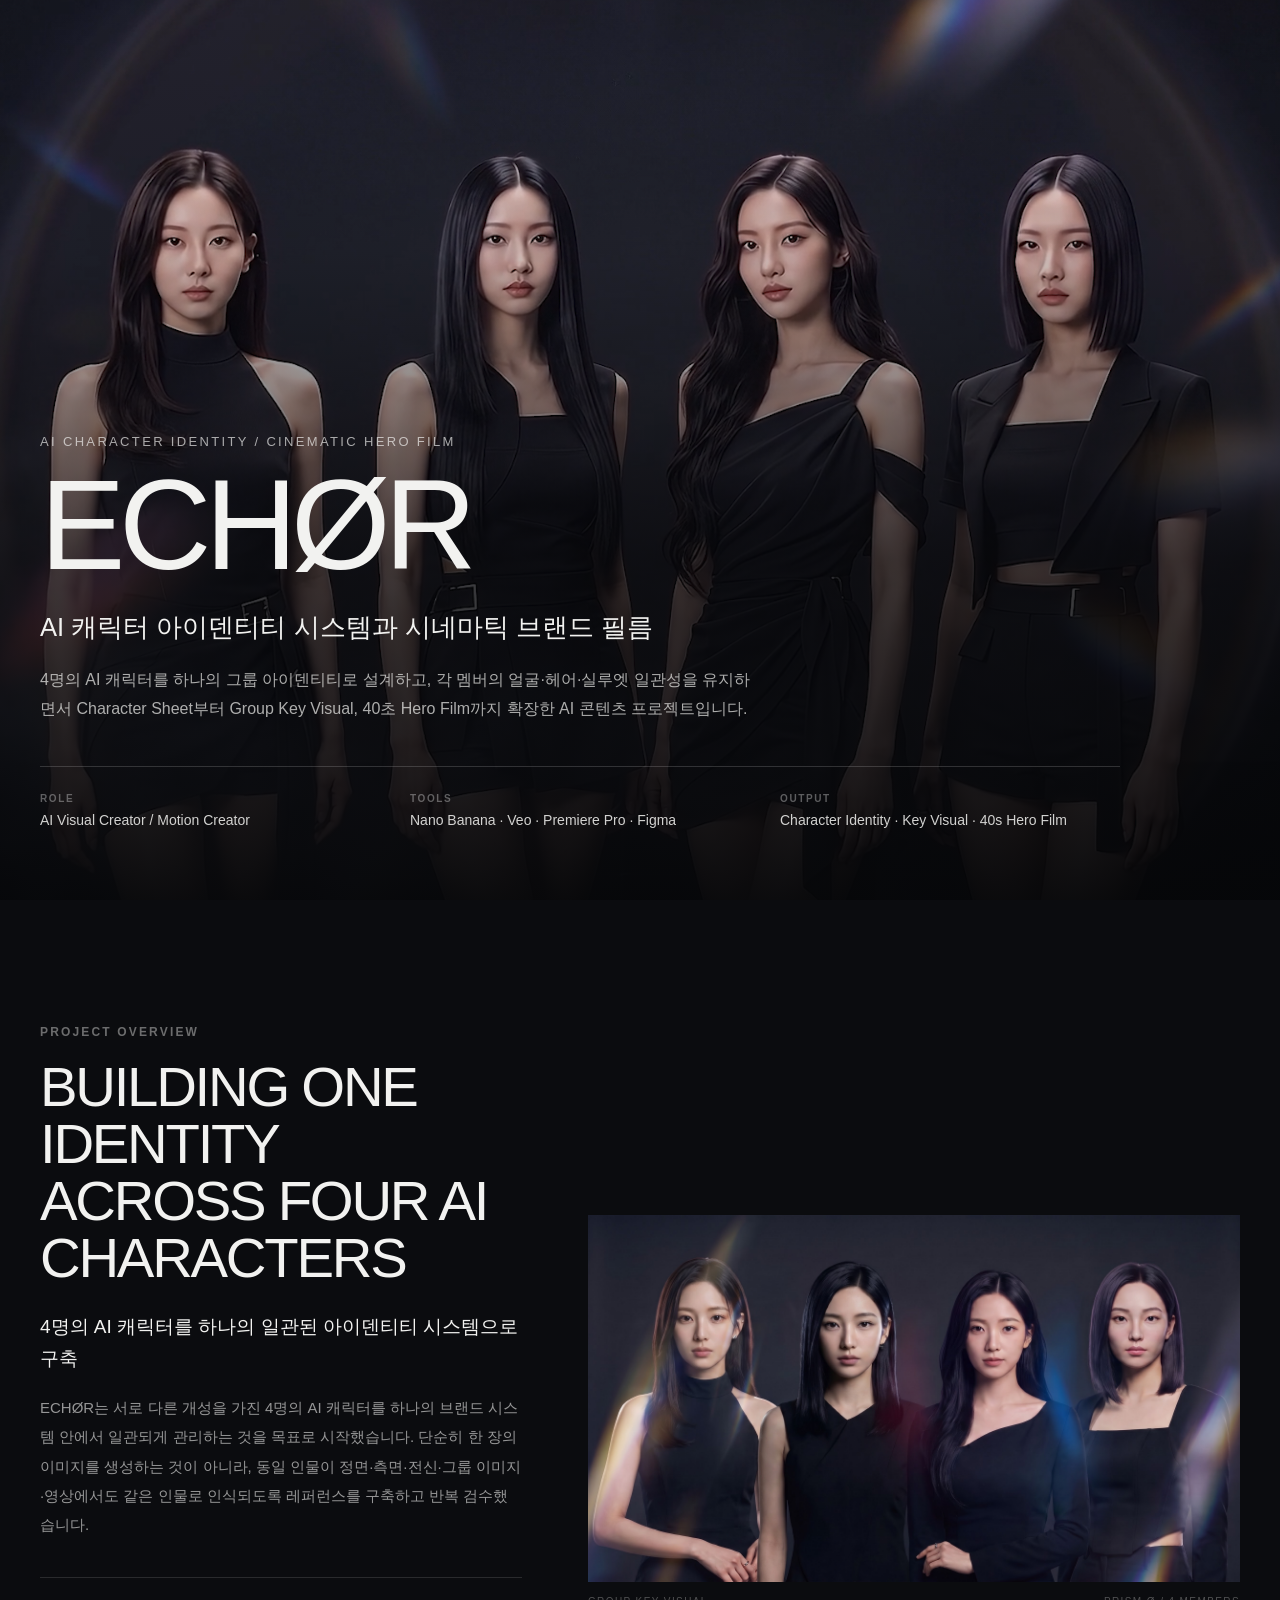
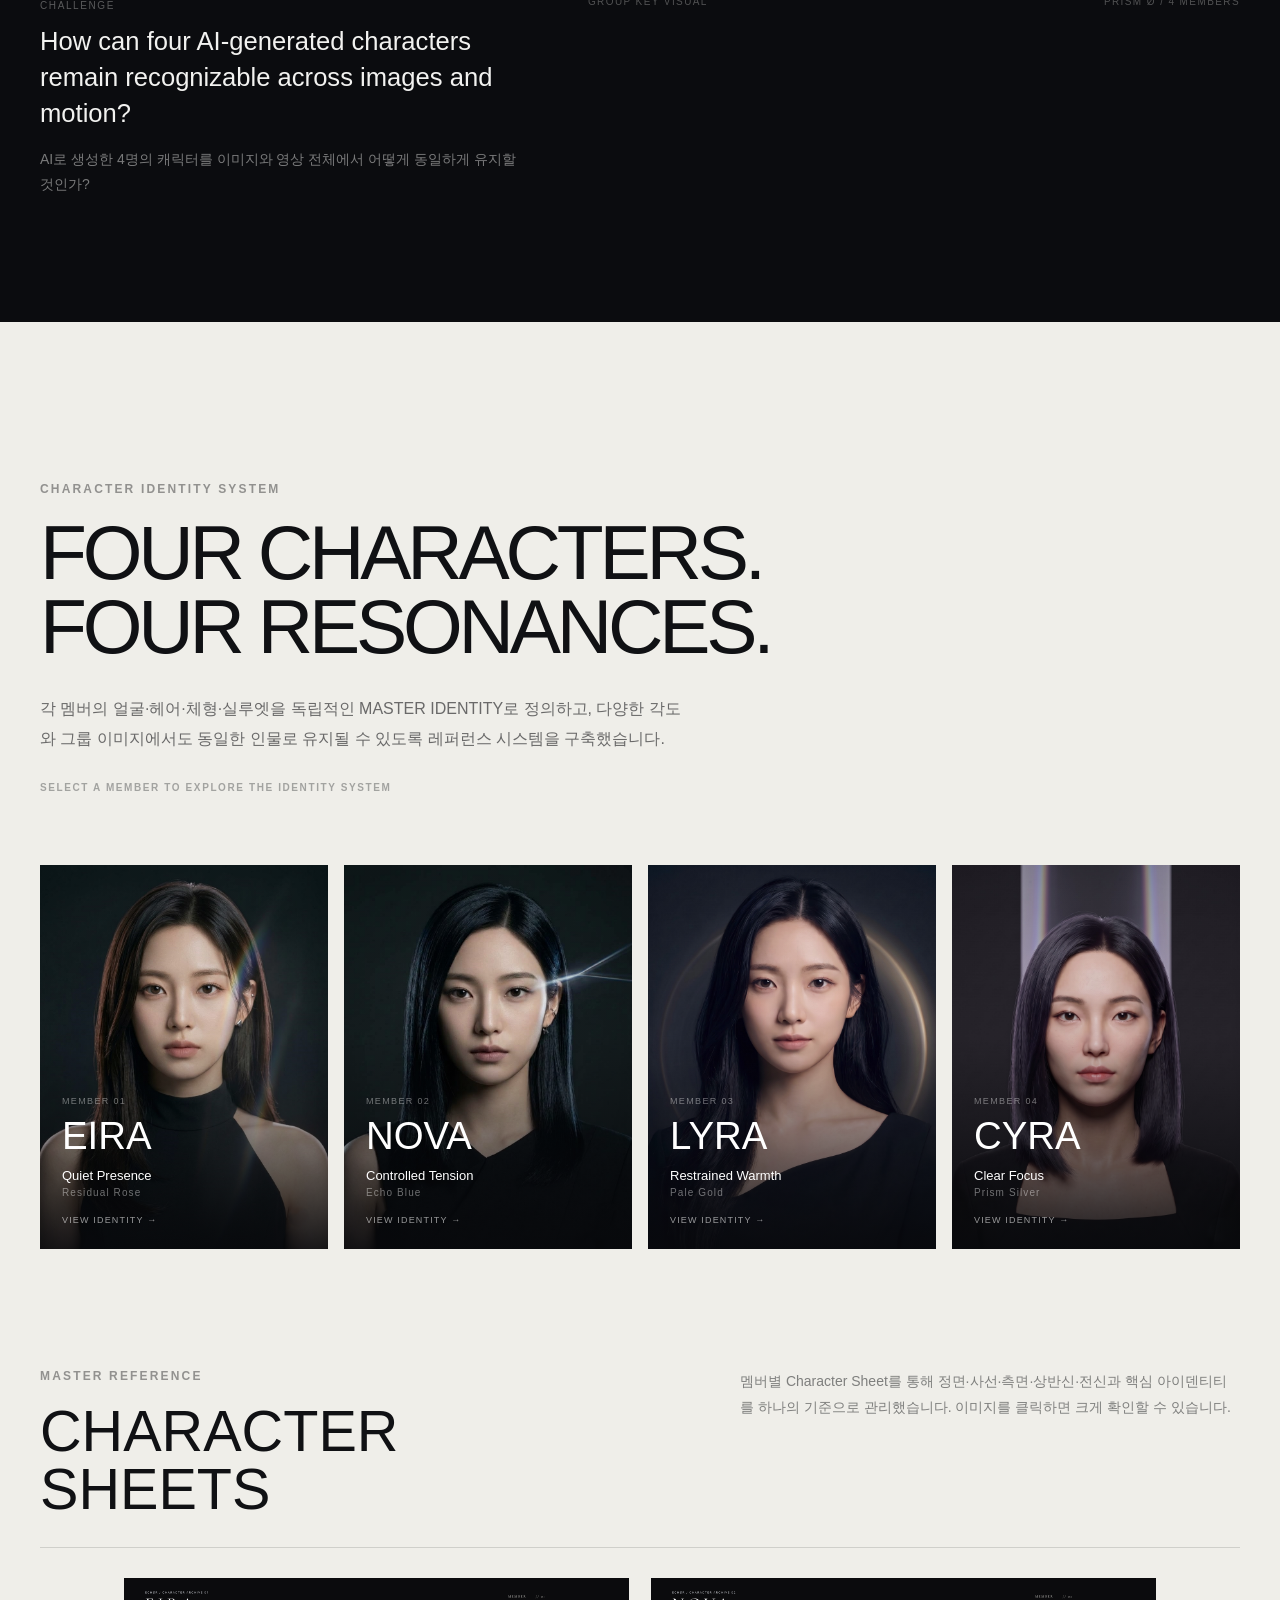
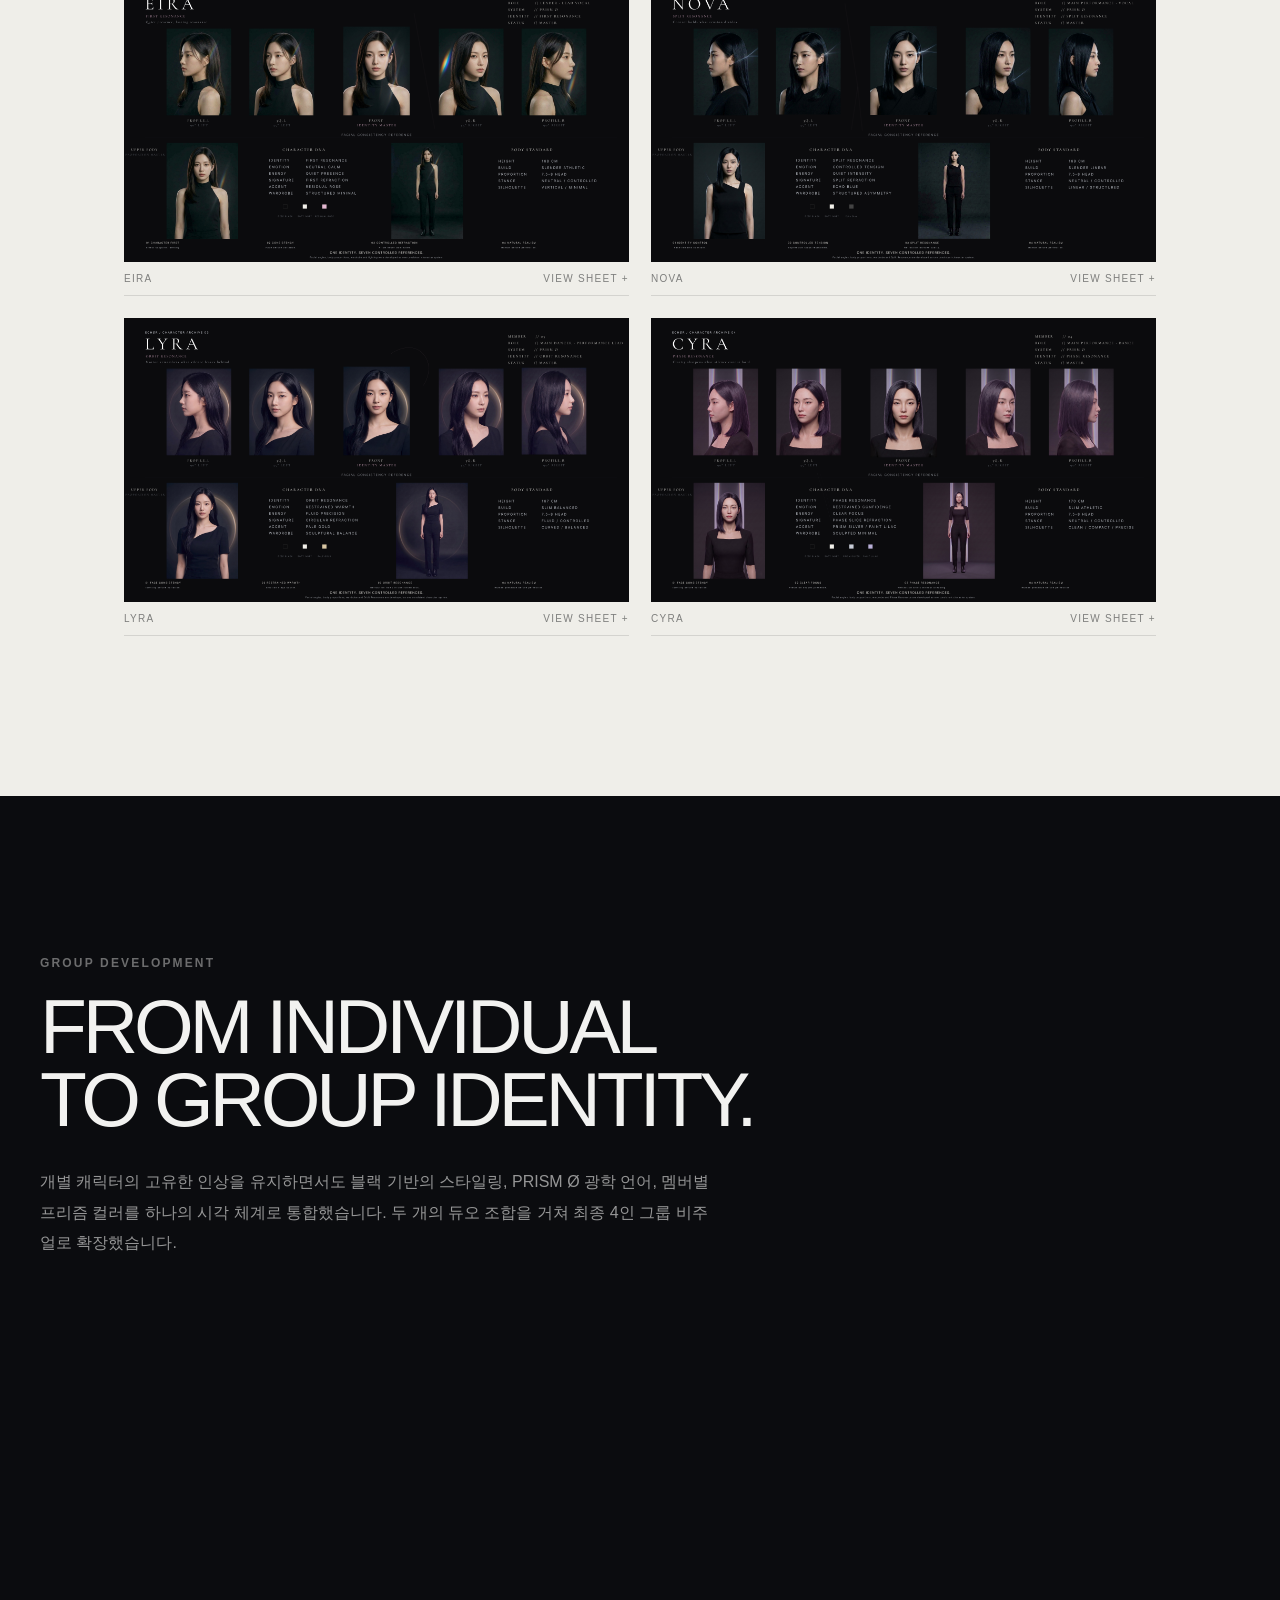
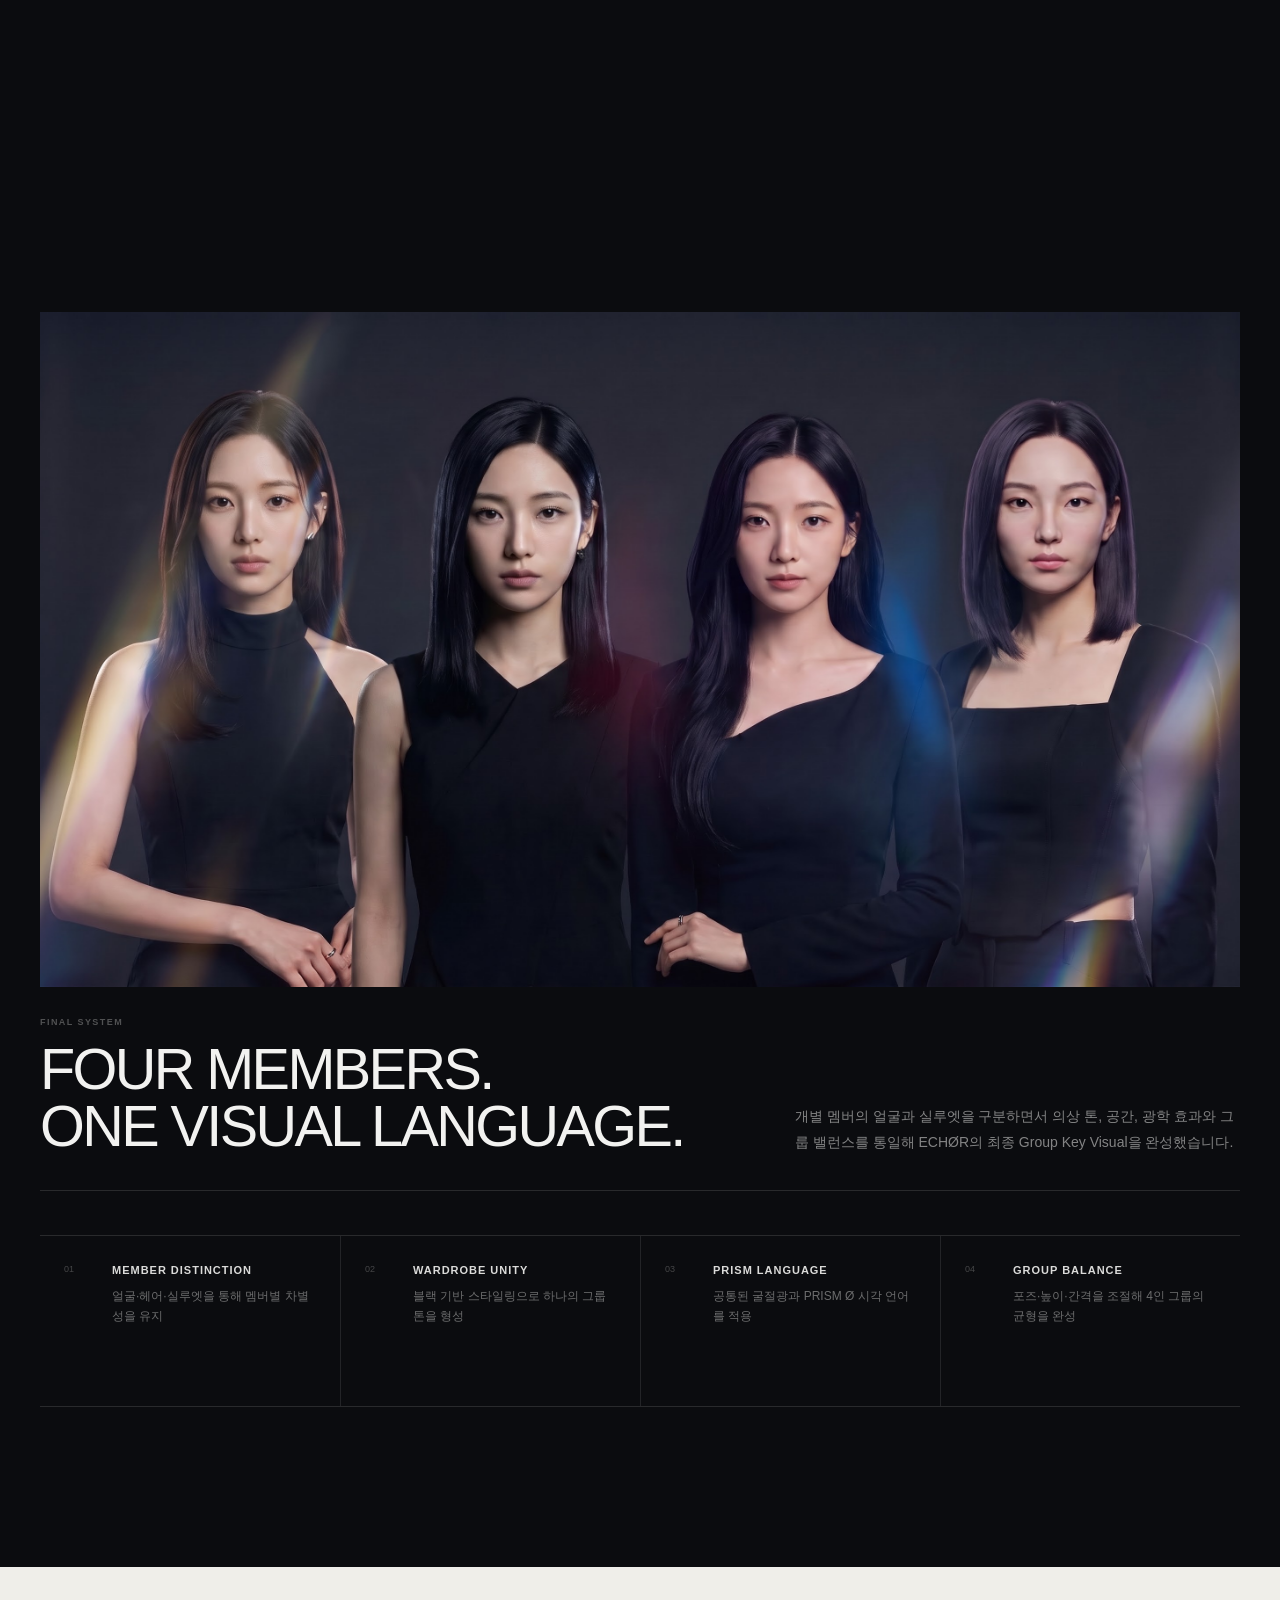
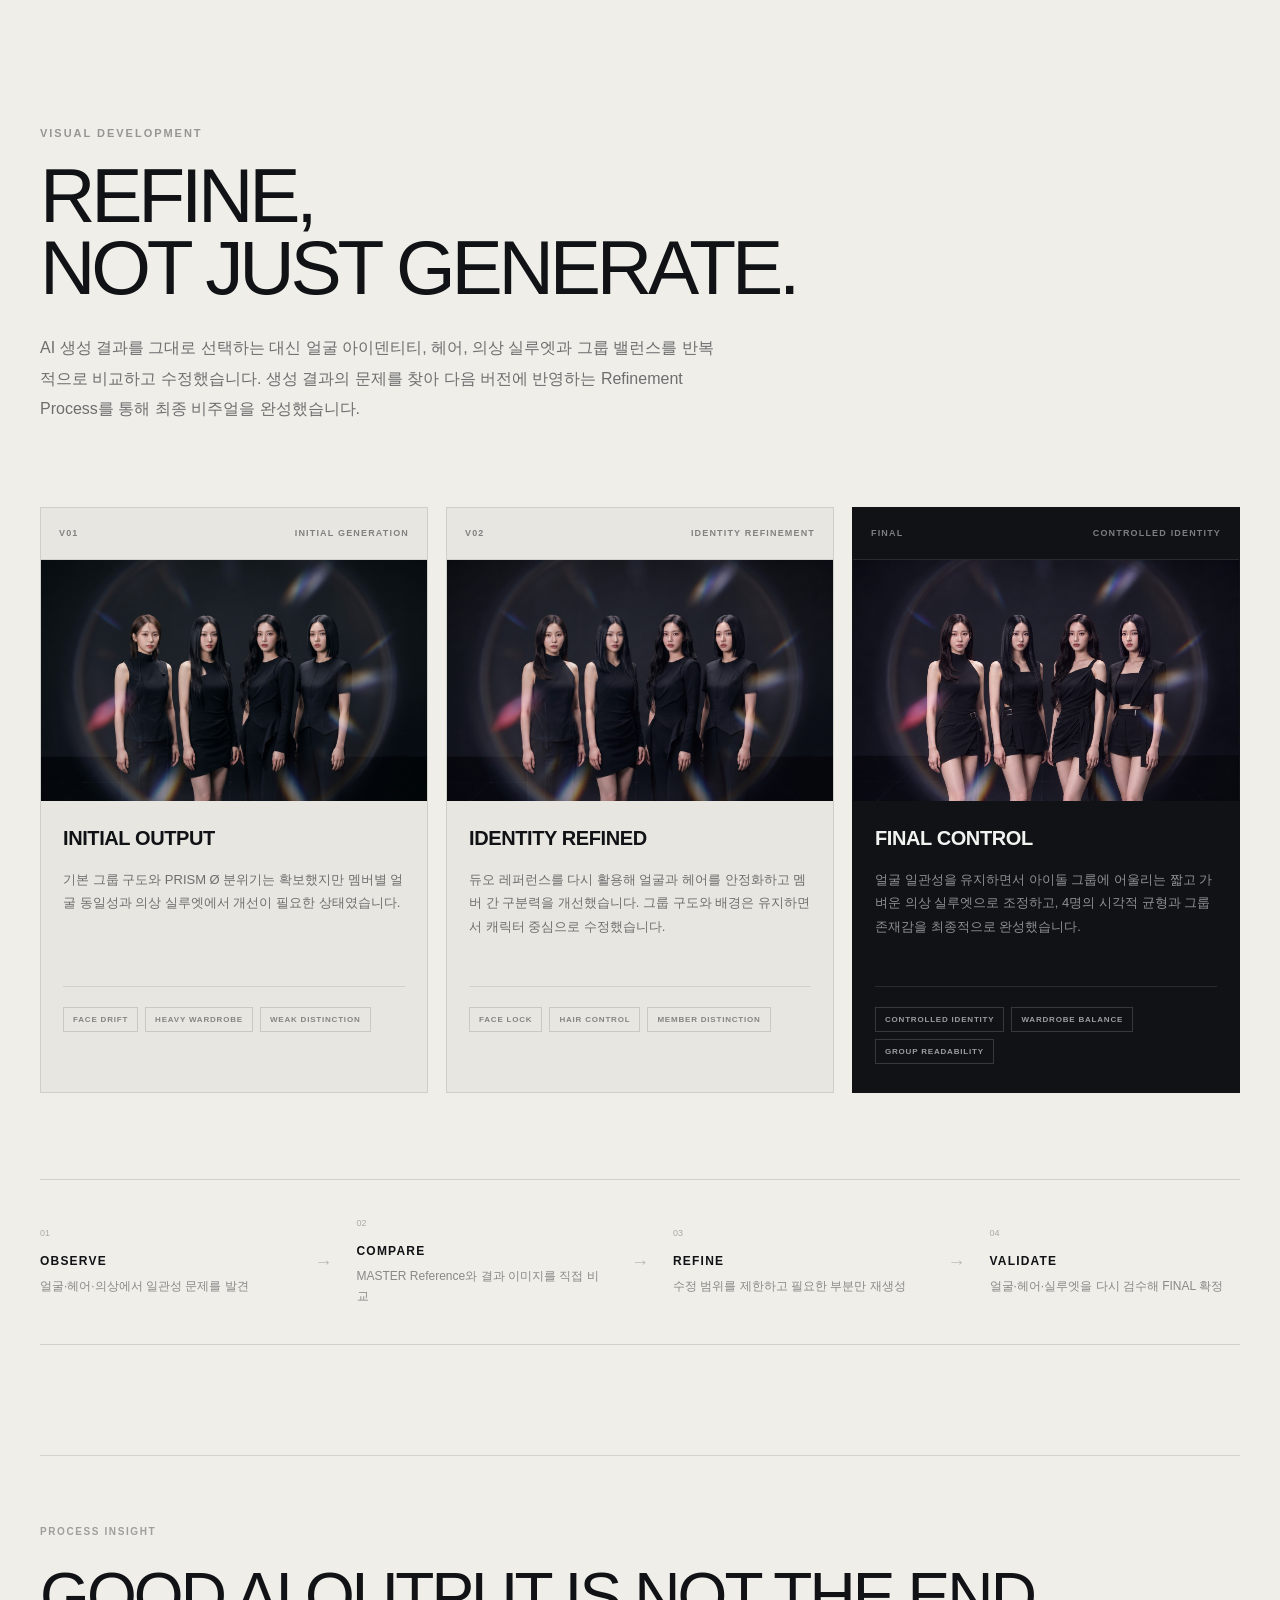
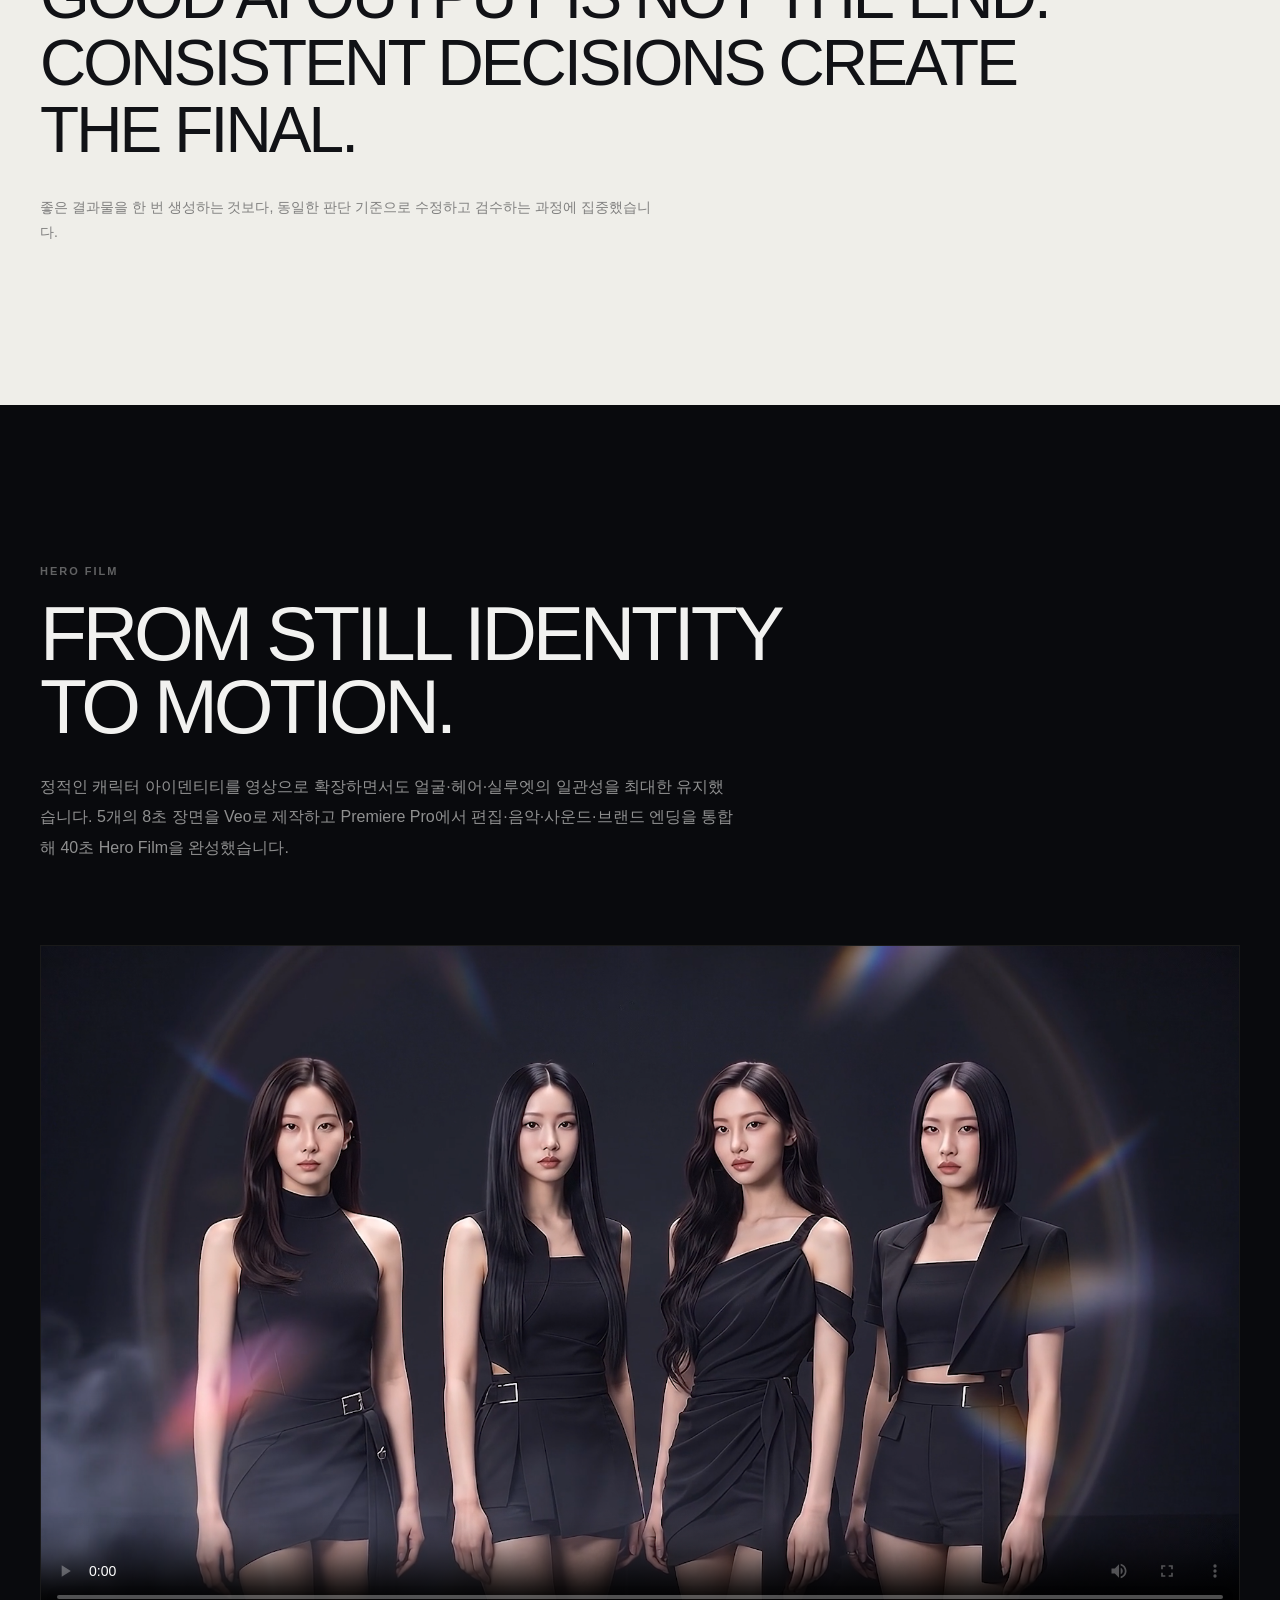
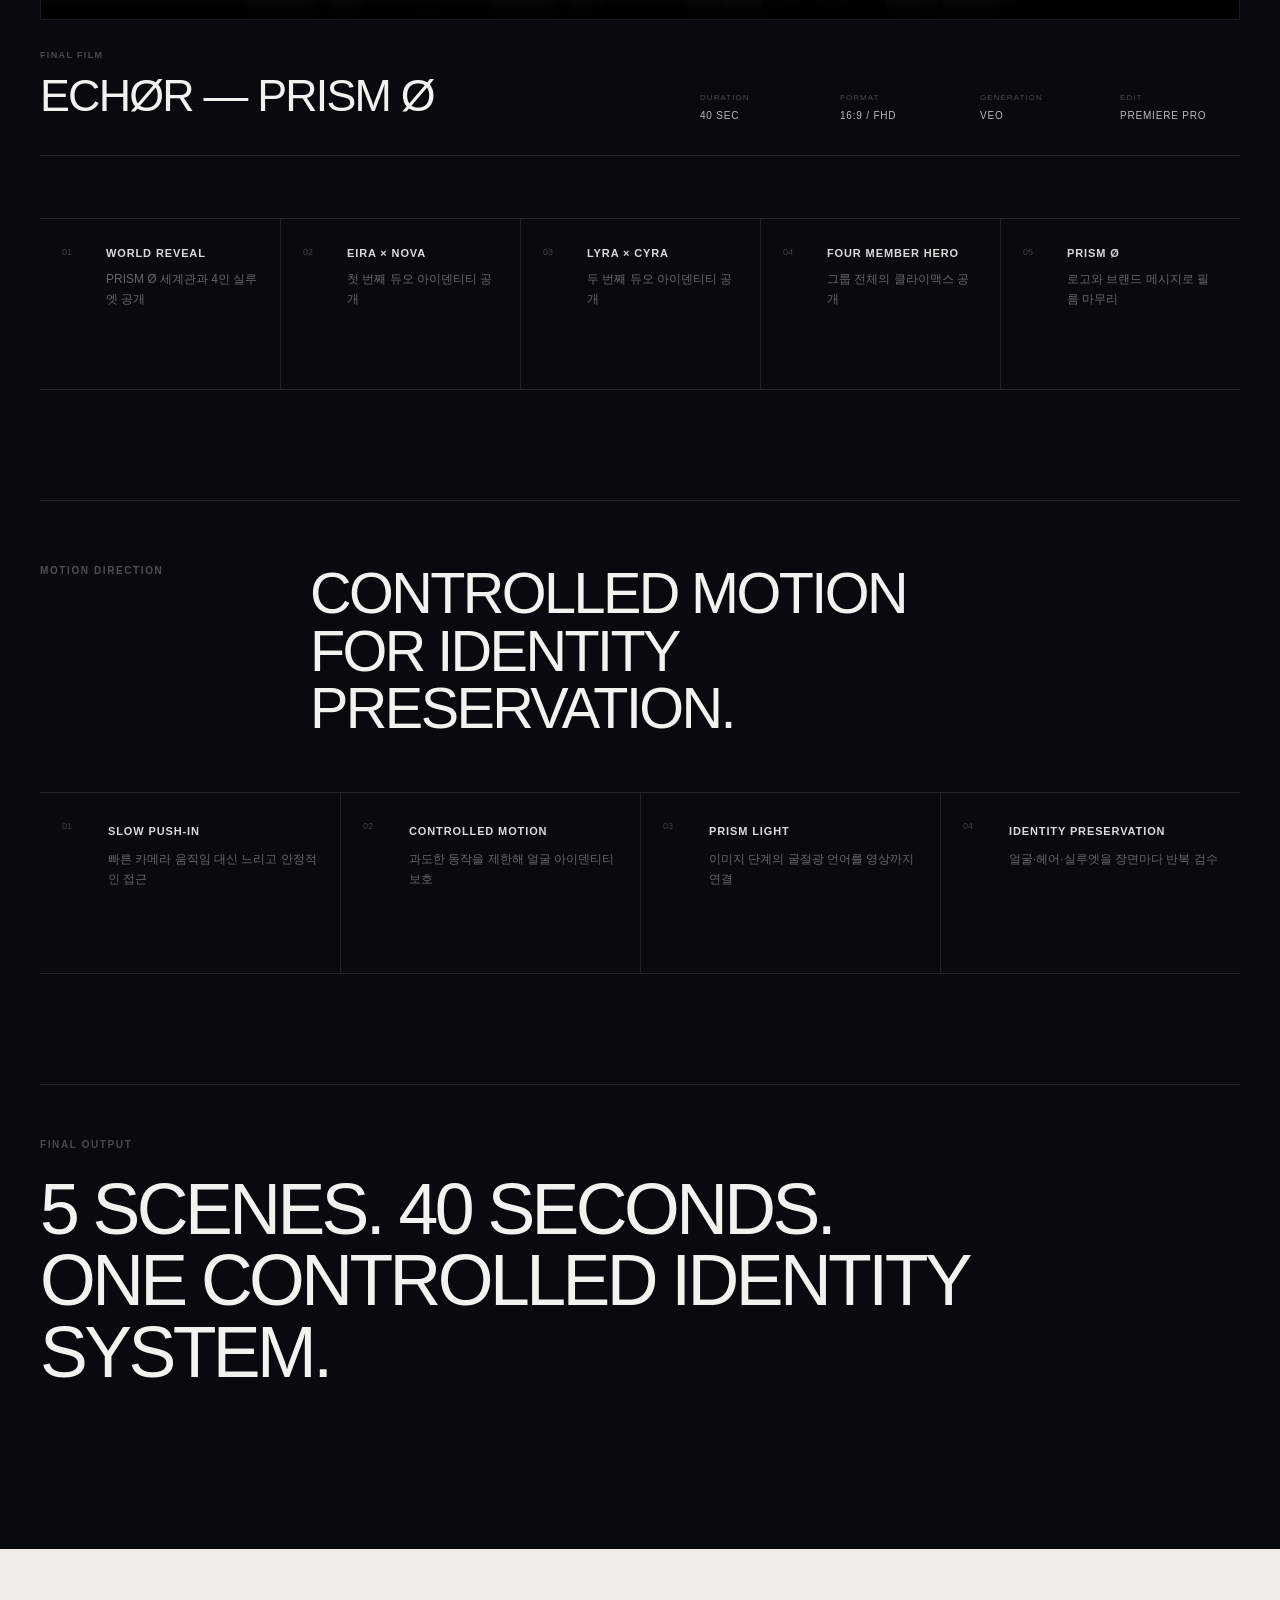
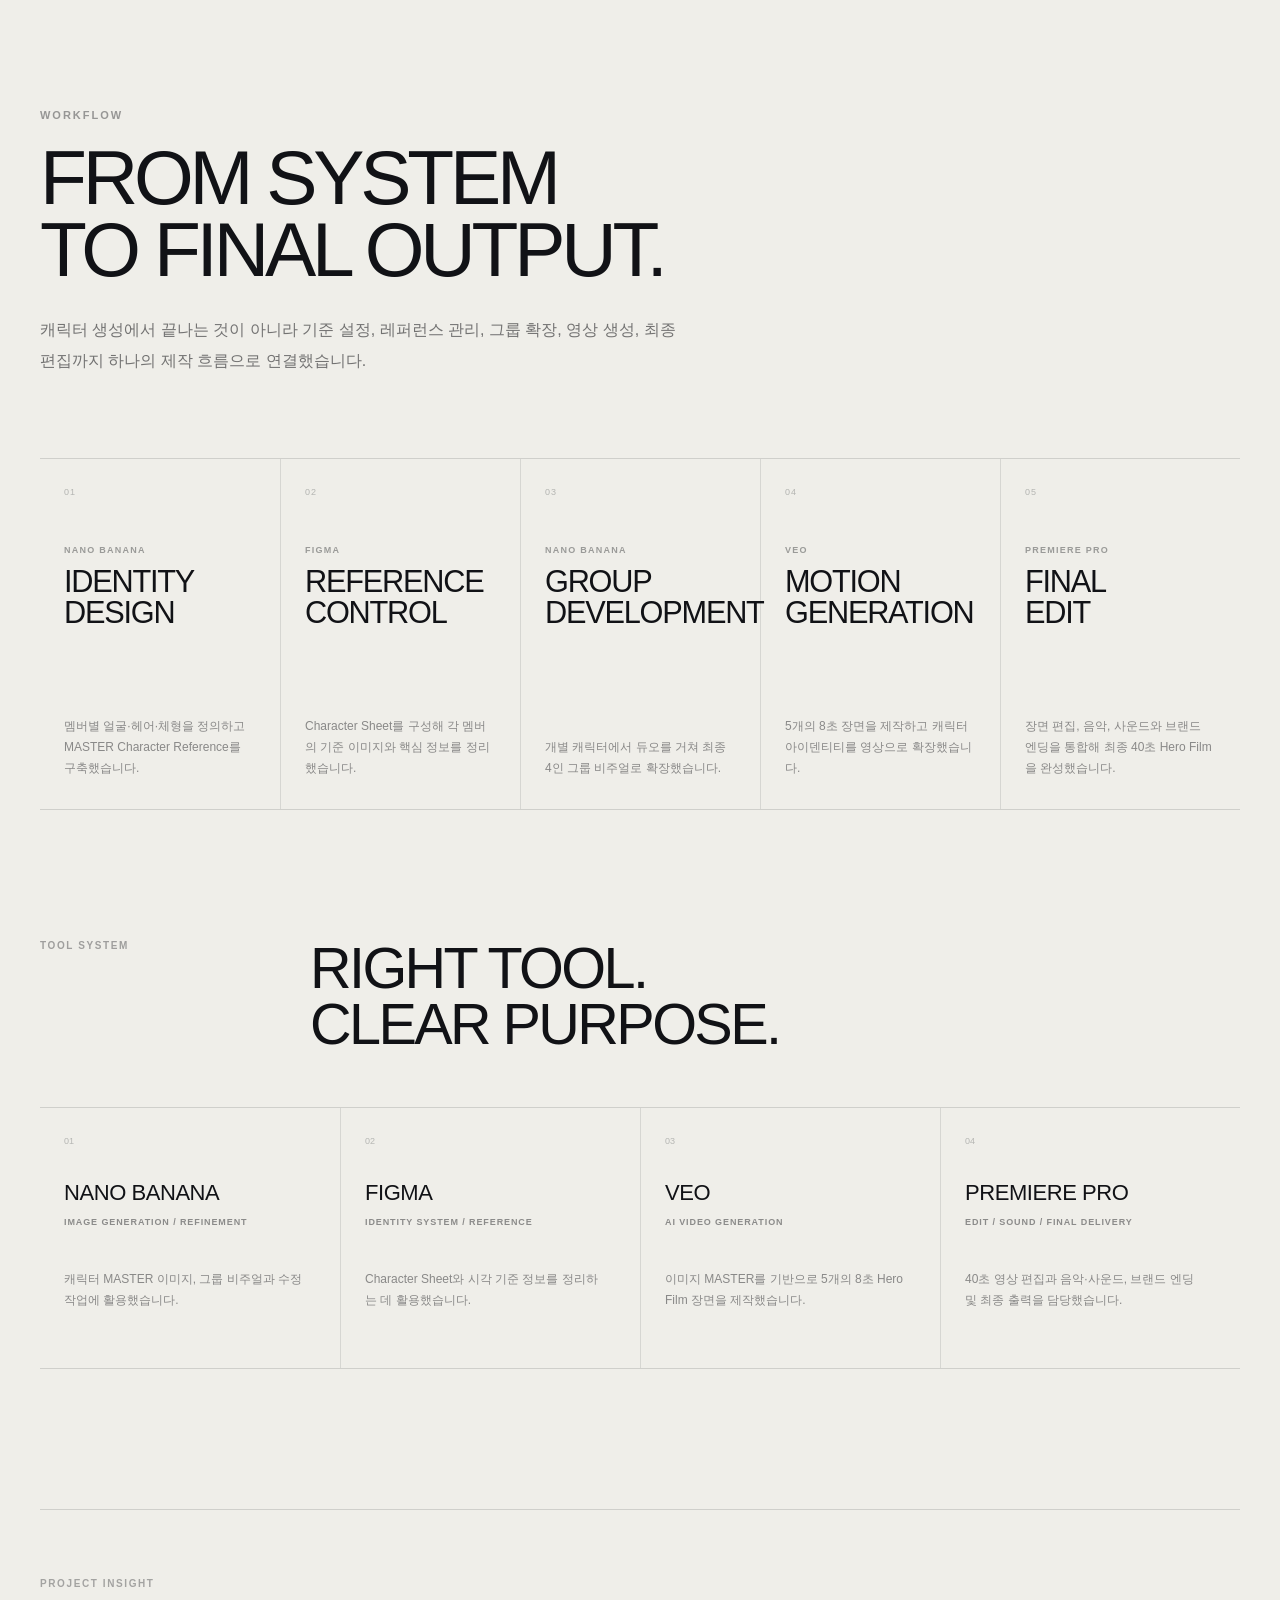
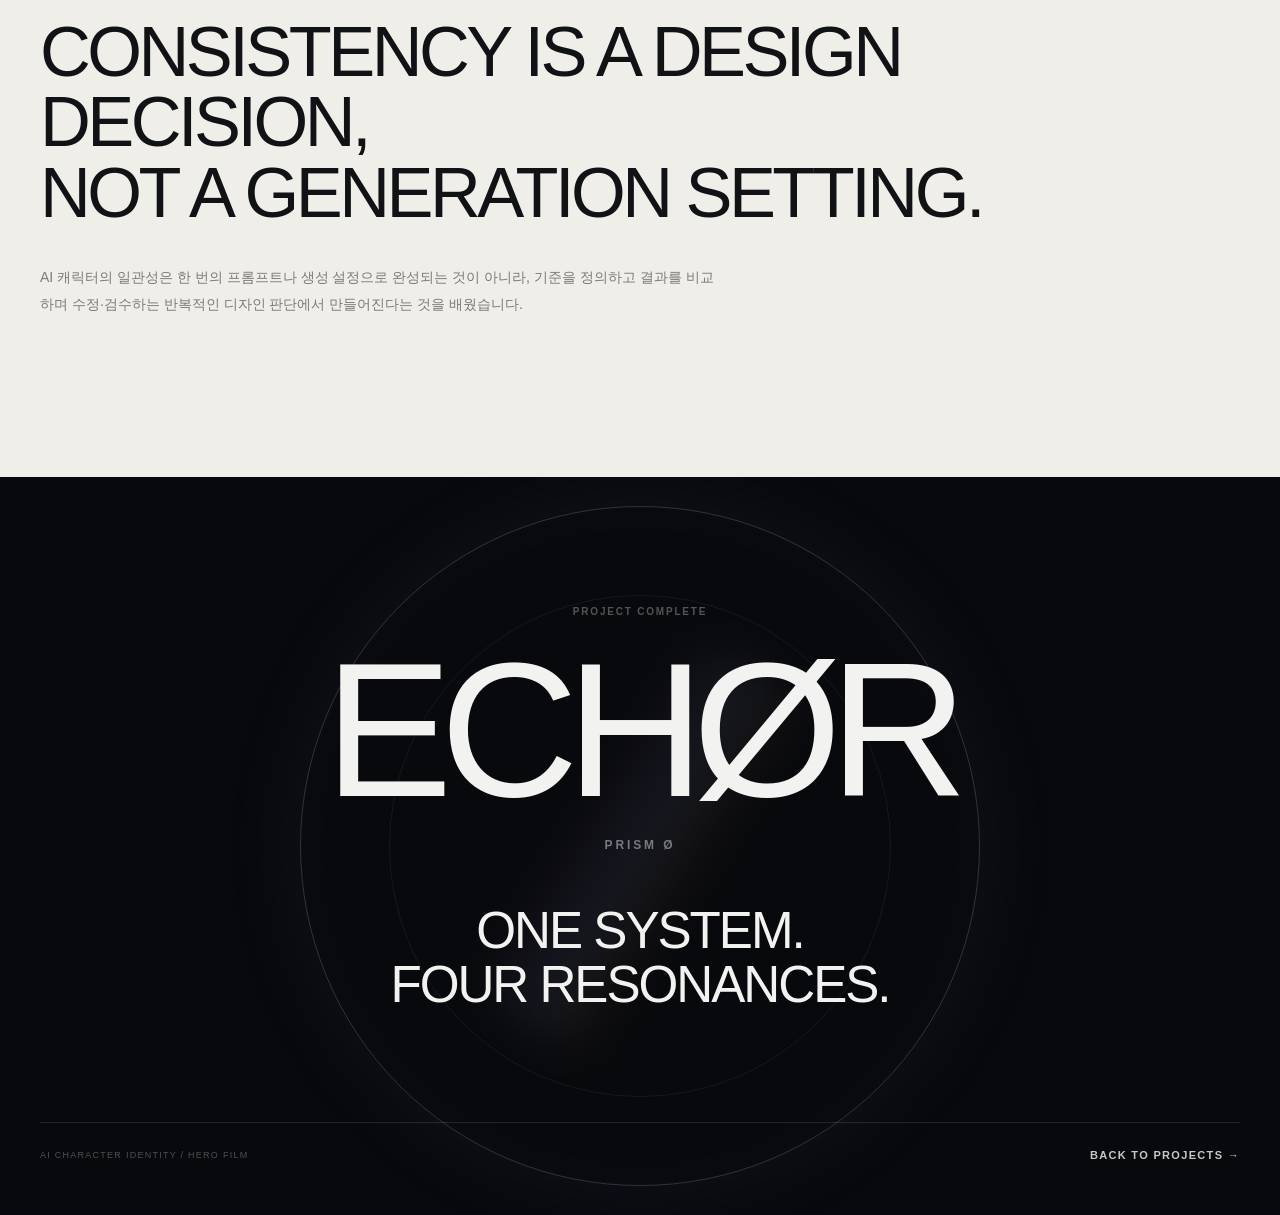
==== echor.html @ b5574d06 "Fix ECHOR page filename for Vercel" ====
<!DOCTYPE html>
<html lang="ko">

<head>
    <meta charset="UTF-8">

    <meta
            name="viewport"
            content="width=device-width, initial-scale=1.0"
    >

    <title>ECHØR | AI Character Identity & Hero Film</title>

    <link
            rel="stylesheet"
            href="css/echor.css"
    >
</head>


<body>

<main class="echor-page">


    <!-- ==================================================
         STEP 1
         HERO
    =================================================== -->

    <section class="echor-hero">

        <div class="echor-hero__media">

            <img
                    src="assets/echor/ECHOR_HERO_FILM_THUMBNAIL_FINAL_16x9.png"
                    alt="ECHØR four-member group hero visual"
                    class="echor-hero__image"
            >

            <div class="echor-hero__overlay"></div>

        </div>


        <div class="echor-hero__content">

            <p class="echor-hero__eyebrow">
                AI CHARACTER IDENTITY / CINEMATIC HERO FILM
            </p>

            <h1 class="echor-hero__title">
                ECHØR
            </h1>

            <p class="echor-hero__subtitle">
                AI 캐릭터 아이덴티티 시스템과 시네마틱 브랜드 필름
            </p>

            <p class="echor-hero__description">
                4명의 AI 캐릭터를 하나의 그룹 아이덴티티로 설계하고,
                각 멤버의 얼굴·헤어·실루엣 일관성을 유지하면서
                Character Sheet부터 Group Key Visual,
                40초 Hero Film까지 확장한 AI 콘텐츠 프로젝트입니다.
            </p>


            <div class="echor-hero__meta">

                <div class="echor-meta-item">
                    <span class="echor-meta-item__label">ROLE</span>
                    <span class="echor-meta-item__value">
                        AI Visual Creator / Motion Creator
                    </span>
                </div>

                <div class="echor-meta-item">
                    <span class="echor-meta-item__label">TOOLS</span>
                    <span class="echor-meta-item__value">
                        Nano Banana · Veo · Premiere Pro · Figma
                    </span>
                </div>

                <div class="echor-meta-item">
                    <span class="echor-meta-item__label">OUTPUT</span>
                    <span class="echor-meta-item__value">
                        Character Identity · Key Visual · 40s Hero Film
                    </span>
                </div>

            </div>

        </div>

    </section>



    <!-- ==================================================
         STEP 2
         PROJECT OVERVIEW
    =================================================== -->

    <section class="echor-overview" id="project-overview">

        <div class="echor-overview__inner">

            <div class="echor-overview__content">

                <p class="echor-section-label">
                    PROJECT OVERVIEW
                </p>

                <h2 class="echor-overview__title">
                    BUILDING ONE IDENTITY
                    <br>
                    ACROSS FOUR AI CHARACTERS
                </h2>

                <p class="echor-overview__lead">
                    4명의 AI 캐릭터를 하나의 일관된 아이덴티티 시스템으로 구축
                </p>

                <p class="echor-overview__description">
                    ECHØR는 서로 다른 개성을 가진 4명의 AI 캐릭터를
                    하나의 브랜드 시스템 안에서 일관되게 관리하는 것을
                    목표로 시작했습니다.

                    단순히 한 장의 이미지를 생성하는 것이 아니라,
                    동일 인물이 정면·측면·전신·그룹 이미지·영상에서도
                    같은 인물로 인식되도록 레퍼런스를 구축하고
                    반복 검수했습니다.
                </p>


                <div class="echor-overview__challenge">

                    <span class="echor-overview__challenge-label">
                        CHALLENGE
                    </span>

                    <p class="echor-overview__challenge-en">
                        How can four AI-generated characters
                        <br>
                        remain recognizable across images and motion?
                    </p>

                    <p class="echor-overview__challenge-ko">
                        AI로 생성한 4명의 캐릭터를 이미지와 영상 전체에서
                        어떻게 동일하게 유지할 것인가?
                    </p>

                </div>

            </div>


            <div class="echor-overview__visual">

                <div class="echor-overview__image-wrap">

                    <img
                            src="assets/echor/ECHOR_GROUP_KEY_VISUAL_FINAL_4K_16x9.png"
                            alt="ECHØR four-member group key visual"
                            class="echor-overview__image"
                    >

                </div>

                <div class="echor-overview__caption">

                    <span>GROUP KEY VISUAL</span>
                    <span>PRISM Ø / 4 MEMBERS</span>

                </div>

            </div>

        </div>

    </section>



    <!-- ==================================================
         STEP 3
         CHARACTER SYSTEM
    =================================================== -->

    <section class="echor-characters" id="character-system">

        <div class="echor-characters__inner">

            <div class="echor-characters__header">

                <p class="echor-section-label">
                    CHARACTER IDENTITY SYSTEM
                </p>

                <h2 class="echor-characters__title">
                    FOUR CHARACTERS.<br>
                    FOUR RESONANCES.
                </h2>

                <p class="echor-characters__description">
                    각 멤버의 얼굴·헤어·체형·실루엣을
                    독립적인 MASTER IDENTITY로 정의하고,
                    다양한 각도와 그룹 이미지에서도
                    동일한 인물로 유지될 수 있도록
                    레퍼런스 시스템을 구축했습니다.
                </p>

                <p class="echor-character-click-guide">
                    SELECT A MEMBER TO EXPLORE THE IDENTITY SYSTEM
                </p>

            </div>


            <div class="echor-member-grid">


                <button
                        class="echor-member-card"
                        type="button"
                        data-member-id="eira"
                >

                    <div class="echor-member-card__image-wrap">

                        <img
                                src="assets/echor/EIRA/EIRA_FRONT_FINAL.png"
                                alt="EIRA"
                                class="echor-member-card__image"
                        >

                        <div class="echor-member-card__gradient"></div>

                    </div>

                    <div class="echor-member-card__content">

                        <span class="echor-member-card__number">
                            MEMBER 01
                        </span>

                        <h3 class="echor-member-card__name">
                            EIRA
                        </h3>

                        <p class="echor-member-card__identity">
                            Quiet Presence
                        </p>

                        <p class="echor-member-card__color">
                            Residual Rose
                        </p>

                        <span class="echor-member-card__view">
                            VIEW IDENTITY →
                        </span>

                    </div>

                </button>



                <button
                        class="echor-member-card"
                        type="button"
                        data-member-id="nova"
                >

                    <div class="echor-member-card__image-wrap">

                        <img
                                src="assets/echor/NOVA/NOVA_FRONT_FINAL.png"
                                alt="NOVA"
                                class="echor-member-card__image"
                        >

                        <div class="echor-member-card__gradient"></div>

                    </div>

                    <div class="echor-member-card__content">

                        <span class="echor-member-card__number">
                            MEMBER 02
                        </span>

                        <h3 class="echor-member-card__name">
                            NOVA
                        </h3>

                        <p class="echor-member-card__identity">
                            Controlled Tension
                        </p>

                        <p class="echor-member-card__color">
                            Echo Blue
                        </p>

                        <span class="echor-member-card__view">
                            VIEW IDENTITY →
                        </span>

                    </div>

                </button>



                <button
                        class="echor-member-card"
                        type="button"
                        data-member-id="lyra"
                >

                    <div class="echor-member-card__image-wrap">

                        <img
                                src="assets/echor/LYRA/LYRA_FRONT_FINAL.png"
                                alt="LYRA"
                                class="echor-member-card__image"
                        >

                        <div class="echor-member-card__gradient"></div>

                    </div>

                    <div class="echor-member-card__content">

                        <span class="echor-member-card__number">
                            MEMBER 03
                        </span>

                        <h3 class="echor-member-card__name">
                            LYRA
                        </h3>

                        <p class="echor-member-card__identity">
                            Restrained Warmth
                        </p>

                        <p class="echor-member-card__color">
                            Pale Gold
                        </p>

                        <span class="echor-member-card__view">
                            VIEW IDENTITY →
                        </span>

                    </div>

                </button>



                <button
                        class="echor-member-card"
                        type="button"
                        data-member-id="cyra"
                >

                    <div class="echor-member-card__image-wrap">

                        <img
                                src="assets/echor/CYRA/CYRA_FRONT_FINAL.png"
                                alt="CYRA"
                                class="echor-member-card__image"
                        >

                        <div class="echor-member-card__gradient"></div>

                    </div>

                    <div class="echor-member-card__content">

                        <span class="echor-member-card__number">
                            MEMBER 04
                        </span>

                        <h3 class="echor-member-card__name">
                            CYRA
                        </h3>

                        <p class="echor-member-card__identity">
                            Clear Focus
                        </p>

                        <p class="echor-member-card__color">
                            Prism Silver
                        </p>

                        <span class="echor-member-card__view">
                            VIEW IDENTITY →
                        </span>

                    </div>

                </button>

            </div>



            <!-- CHARACTER SHEETS -->

            <div class="echor-sheets">

                <div class="echor-sheets__header">

                    <div>

                        <p class="echor-section-label">
                            MASTER REFERENCE
                        </p>

                        <h3 class="echor-sheets__title">
                            CHARACTER SHEETS
                        </h3>

                    </div>


                    <p class="echor-sheets__description">
                        멤버별 Character Sheet를 통해
                        정면·사선·측면·상반신·전신과 핵심 아이덴티티를
                        하나의 기준으로 관리했습니다.
                        이미지를 클릭하면 크게 확인할 수 있습니다.
                    </p>

                </div>


                <div class="echor-sheet-grid">


                    <button
                            class="echor-sheet-card"
                            type="button"
                            data-full-image="assets/echor/EIRA/EIRA_CHARACTER_SHEET_FINAL.png"
                            data-member="EIRA"
                    >

                        <img
                                src="assets/echor/EIRA/EIRA_CHARACTER_SHEET_FINAL.png"
                                alt="EIRA Character Sheet"
                                class="echor-sheet-card__image"
                        >

                        <span class="echor-sheet-card__footer">
                            <span>EIRA</span>
                            <span>VIEW SHEET +</span>
                        </span>

                    </button>


                    <button
                            class="echor-sheet-card"
                            type="button"
                            data-full-image="assets/echor/NOVA/NOVA_CHARACTER_SHEET_FINAL.png"
                            data-member="NOVA"
                    >

                        <img
                                src="assets/echor/NOVA/NOVA_CHARACTER_SHEET_FINAL.png"
                                alt="NOVA Character Sheet"
                                class="echor-sheet-card__image"
                        >

                        <span class="echor-sheet-card__footer">
                            <span>NOVA</span>
                            <span>VIEW SHEET +</span>
                        </span>

                    </button>


                    <button
                            class="echor-sheet-card"
                            type="button"
                            data-full-image="assets/echor/LYRA/LYRA_CHARACTER_SHEET_FINAL.png"
                            data-member="LYRA"
                    >

                        <img
                                src="assets/echor/LYRA/LYRA_CHARACTER_SHEET_FINAL.png"
                                alt="LYRA Character Sheet"
                                class="echor-sheet-card__image"
                        >

                        <span class="echor-sheet-card__footer">
                            <span>LYRA</span>
                            <span>VIEW SHEET +</span>
                        </span>

                    </button>


                    <button
                            class="echor-sheet-card"
                            type="button"
                            data-full-image="assets/echor/CYRA/CYRA_CHARACTER_SHEET_FINAL.png"
                            data-member="CYRA"
                    >

                        <img
                                src="assets/echor/CYRA/CYRA_CHARACTER_SHEET_FINAL.png"
                                alt="CYRA Character Sheet"
                                class="echor-sheet-card__image"
                        >

                        <span class="echor-sheet-card__footer">
                            <span>CYRA</span>
                            <span>VIEW SHEET +</span>
                        </span>

                    </button>

                </div>

            </div>

        </div>

    </section>



    <!-- ==================================================
         STEP 5
         GROUP DEVELOPMENT
    =================================================== -->

    <section
            class="echor-group-development"
            id="group-development"
    >

        <div class="echor-group-development__inner">


            <div class="echor-group-development__header">

                <p class="echor-section-label">
                    GROUP DEVELOPMENT
                </p>

                <h2 class="echor-group-development__title">
                    FROM INDIVIDUAL<br>
                    TO GROUP IDENTITY.
                </h2>

                <p class="echor-group-development__description">
                    개별 캐릭터의 고유한 인상을 유지하면서도
                    블랙 기반의 스타일링, PRISM Ø 광학 언어,
                    멤버별 프리즘 컬러를 하나의 시각 체계로 통합했습니다.
                    두 개의 듀오 조합을 거쳐 최종 4인 그룹 비주얼로 확장했습니다.
                </p>

            </div>


            <div class="echor-duo-grid">


                <figure class="echor-duo-card">

                    <div class="echor-duo-card__image-wrap">

                        <img
                                src="assets/echor/GROUP/ECHOR_EIRA_NOVA_GROUP_IDENTITY_FINAL.png"
                                alt="ECHØR EIRA and NOVA group identity"
                                class="echor-duo-card__image"
                        >

                    </div>

                    <figcaption class="echor-duo-card__caption">

                        <div>

                            <span class="echor-duo-card__stage">
                                STAGE 01
                            </span>

                            <h3>EIRA × NOVA</h3>

                        </div>

                        <span>
                            QUIET PRESENCE × CONTROLLED TENSION
                        </span>

                    </figcaption>

                </figure>



                <figure class="echor-duo-card">

                    <div class="echor-duo-card__image-wrap">

                        <img
                                src="assets/echor/GROUP/ECHOR_LYRA_CYRA_GROUP_IDENTITY_FINAL.png"
                                alt="ECHØR LYRA and CYRA group identity"
                                class="echor-duo-card__image"
                        >

                    </div>

                    <figcaption class="echor-duo-card__caption">

                        <div>

                            <span class="echor-duo-card__stage">
                                STAGE 02
                            </span>

                            <h3>LYRA × CYRA</h3>

                        </div>

                        <span>
                            RESTRAINED WARMTH × CLEAR FOCUS
                        </span>

                    </figcaption>

                </figure>

            </div>


            <div class="echor-group-flow">

                <span>02 DUO SYSTEMS</span>

                <div class="echor-group-flow__line"></div>

                <span>01 GROUP IDENTITY</span>

            </div>


            <figure class="echor-group-final">

                <div class="echor-group-final__image-wrap">

                    <img
                            src="assets/echor/ECHOR_GROUP_KEY_VISUAL_FINAL_4K_16x9.png"
                            alt="ECHØR final four-member group key visual"
                            class="echor-group-final__image"
                    >

                </div>


                <figcaption class="echor-group-final__caption">

                    <div>

                        <span>FINAL SYSTEM</span>

                        <h3>
                            FOUR MEMBERS.<br>
                            ONE VISUAL LANGUAGE.
                        </h3>

                    </div>


                    <p>
                        개별 멤버의 얼굴과 실루엣을 구분하면서
                        의상 톤, 공간, 광학 효과와 그룹 밸런스를 통일해
                        ECHØR의 최종 Group Key Visual을 완성했습니다.
                    </p>

                </figcaption>

            </figure>


            <div class="echor-group-principles">


                <div class="echor-group-principle">

                    <span>01</span>

                    <div>
                        <strong>MEMBER DISTINCTION</strong>
                        <p>얼굴·헤어·실루엣을 통해 멤버별 차별성을 유지</p>
                    </div>

                </div>


                <div class="echor-group-principle">

                    <span>02</span>

                    <div>
                        <strong>WARDROBE UNITY</strong>
                        <p>블랙 기반 스타일링으로 하나의 그룹 톤을 형성</p>
                    </div>

                </div>


                <div class="echor-group-principle">

                    <span>03</span>

                    <div>
                        <strong>PRISM LANGUAGE</strong>
                        <p>공통된 굴절광과 PRISM Ø 시각 언어를 적용</p>
                    </div>

                </div>


                <div class="echor-group-principle">

                    <span>04</span>

                    <div>
                        <strong>GROUP BALANCE</strong>
                        <p>포즈·높이·간격을 조절해 4인 그룹의 균형을 완성</p>
                    </div>

                </div>

            </div>

        </div>

    </section>



    <!-- ==================================================
         STEP 6
         VISUAL DEVELOPMENT
    =================================================== -->

    <section
            class="echor-visual-development"
            id="visual-development"
    >

        <div class="echor-visual-development__inner">


            <div class="echor-visual-development__header">

                <p class="echor-visual-development__label">
                    VISUAL DEVELOPMENT
                </p>

                <h2 class="echor-visual-development__title">
                    REFINE,<br>
                    NOT JUST GENERATE.
                </h2>

                <p class="echor-visual-development__description">
                    AI 생성 결과를 그대로 선택하는 대신
                    얼굴 아이덴티티, 헤어, 의상 실루엣과 그룹 밸런스를
                    반복적으로 비교하고 수정했습니다.
                    생성 결과의 문제를 찾아 다음 버전에 반영하는
                    Refinement Process를 통해 최종 비주얼을 완성했습니다.
                </p>

            </div>


            <div class="echor-visual-version-grid">


                <article class="echor-visual-version-card">

                    <div class="echor-visual-version-card__top">
                        <span>V01</span>
                        <span>INITIAL GENERATION</span>
                    </div>

                    <div class="echor-visual-version-card__image-wrap">

                        <img
                                src="assets/echor/VISUAL_DEVELOPMENT/ECHOR_SCENE04_V01.png"
                                alt="ECHØR Scene 04 initial visual"
                                class="echor-visual-version-card__image"
                        >

                    </div>

                    <div class="echor-visual-version-card__content">

                        <h3>INITIAL OUTPUT</h3>

                        <p>
                            기본 그룹 구도와 PRISM Ø 분위기는 확보했지만
                            멤버별 얼굴 동일성과 의상 실루엣에서
                            개선이 필요한 상태였습니다.
                        </p>

                        <div class="echor-visual-version-card__issues">
                            <span>FACE DRIFT</span>
                            <span>HEAVY WARDROBE</span>
                            <span>WEAK DISTINCTION</span>
                        </div>

                    </div>

                </article>



                <article class="echor-visual-version-card">

                    <div class="echor-visual-version-card__top">
                        <span>V02</span>
                        <span>IDENTITY REFINEMENT</span>
                    </div>

                    <div class="echor-visual-version-card__image-wrap">

                        <img
                                src="assets/echor/VISUAL_DEVELOPMENT/ECHOR_SCENE04_V02.png"
                                alt="ECHØR Scene 04 refined visual"
                                class="echor-visual-version-card__image"
                        >

                    </div>

                    <div class="echor-visual-version-card__content">

                        <h3>IDENTITY REFINED</h3>

                        <p>
                            듀오 레퍼런스를 다시 활용해 얼굴과 헤어를 안정화하고
                            멤버 간 구분력을 개선했습니다.
                            그룹 구도와 배경은 유지하면서 캐릭터 중심으로 수정했습니다.
                        </p>

                        <div class="echor-visual-version-card__issues">
                            <span>FACE LOCK</span>
                            <span>HAIR CONTROL</span>
                            <span>MEMBER DISTINCTION</span>
                        </div>

                    </div>

                </article>



                <article
                        class="echor-visual-version-card
                               echor-visual-version-card--final"
                >

                    <div class="echor-visual-version-card__top">
                        <span>FINAL</span>
                        <span>CONTROLLED IDENTITY</span>
                    </div>

                    <div class="echor-visual-version-card__image-wrap">

                        <img
                                src="assets/echor/VISUAL_DEVELOPMENT/ECHOR_SCENE04_FINAL.png"
                                alt="ECHØR Scene 04 final visual"
                                class="echor-visual-version-card__image"
                        >

                    </div>

                    <div class="echor-visual-version-card__content">

                        <h3>FINAL CONTROL</h3>

                        <p>
                            얼굴 일관성을 유지하면서
                            아이돌 그룹에 어울리는 짧고 가벼운 의상 실루엣으로 조정하고,
                            4명의 시각적 균형과 그룹 존재감을 최종적으로 완성했습니다.
                        </p>

                        <div class="echor-visual-version-card__issues">
                            <span>CONTROLLED IDENTITY</span>
                            <span>WARDROBE BALANCE</span>
                            <span>GROUP READABILITY</span>
                        </div>

                    </div>

                </article>

            </div>


            <div class="echor-refinement-flow">


                <div class="echor-refinement-flow__item">
                    <span>01</span>
                    <strong>OBSERVE</strong>
                    <p>얼굴·헤어·의상에서 일관성 문제를 발견</p>
                </div>

                <div class="echor-refinement-flow__arrow">→</div>

                <div class="echor-refinement-flow__item">
                    <span>02</span>
                    <strong>COMPARE</strong>
                    <p>MASTER Reference와 결과 이미지를 직접 비교</p>
                </div>

                <div class="echor-refinement-flow__arrow">→</div>

                <div class="echor-refinement-flow__item">
                    <span>03</span>
                    <strong>REFINE</strong>
                    <p>수정 범위를 제한하고 필요한 부분만 재생성</p>
                </div>

                <div class="echor-refinement-flow__arrow">→</div>

                <div class="echor-refinement-flow__item">
                    <span>04</span>
                    <strong>VALIDATE</strong>
                    <p>얼굴·헤어·실루엣을 다시 검수해 FINAL 확정</p>
                </div>

            </div>


            <div class="echor-refinement-statement">

                <p>PROCESS INSIGHT</p>

                <blockquote>
                    GOOD AI OUTPUT IS NOT THE END.<br>
                    CONSISTENT DECISIONS CREATE THE FINAL.
                </blockquote>

                <span>
                    좋은 결과물을 한 번 생성하는 것보다,
                    동일한 판단 기준으로 수정하고 검수하는 과정에 집중했습니다.
                </span>

            </div>

        </div>

    </section>



    <!-- ==================================================
         STEP 7
         HERO FILM
    =================================================== -->

    <section
            class="echor-film"
            id="hero-film"
    >

        <div class="echor-film__inner">


            <div class="echor-film__header">

                <p class="echor-film__label">
                    HERO FILM
                </p>

                <h2 class="echor-film__title">
                    FROM STILL IDENTITY<br>
                    TO MOTION.
                </h2>

                <p class="echor-film__description">
                    정적인 캐릭터 아이덴티티를 영상으로 확장하면서도
                    얼굴·헤어·실루엣의 일관성을 최대한 유지했습니다.
                    5개의 8초 장면을 Veo로 제작하고 Premiere Pro에서
                    편집·음악·사운드·브랜드 엔딩을 통합해
                    40초 Hero Film을 완성했습니다.
                </p>

            </div>


            <div class="echor-film__player-wrap">

                <video
                        class="echor-film__video"
                        id="echor-hero-video"
                        controls
                        preload="metadata"
                        poster="assets/echor/VIDEO/ECHOR_HERO_FILM_THUMBNAIL_FINAL_16x9.png"
                >

                    <source
                            src="assets/echor/VIDEO/ECHOR_HERO_FILM_PRISM_O_FINAL_40S_16x9.mp4"
                            type="video/mp4"
                    >

                    사용 중인 브라우저가 HTML5 영상을 지원하지 않습니다.

                </video>

            </div>


            <div class="echor-film__meta">

                <div>

                    <span class="echor-film__meta-label">
                        FINAL FILM
                    </span>

                    <h3>
                        ECHØR — PRISM Ø
                    </h3>

                </div>


                <div class="echor-film__meta-info">

                    <div>
                        <span>DURATION</span>
                        <strong>40 SEC</strong>
                    </div>

                    <div>
                        <span>FORMAT</span>
                        <strong>16:9 / FHD</strong>
                    </div>

                    <div>
                        <span>GENERATION</span>
                        <strong>VEO</strong>
                    </div>

                    <div>
                        <span>EDIT</span>
                        <strong>PREMIERE PRO</strong>
                    </div>

                </div>

            </div>


            <div class="echor-film-scenes">


                <div class="echor-film-scene">
                    <span class="echor-film-scene__number">01</span>
                    <div>
                        <strong>WORLD REVEAL</strong>
                        <p>PRISM Ø 세계관과 4인 실루엣 공개</p>
                    </div>
                </div>


                <div class="echor-film-scene">
                    <span class="echor-film-scene__number">02</span>
                    <div>
                        <strong>EIRA × NOVA</strong>
                        <p>첫 번째 듀오 아이덴티티 공개</p>
                    </div>
                </div>


                <div class="echor-film-scene">
                    <span class="echor-film-scene__number">03</span>
                    <div>
                        <strong>LYRA × CYRA</strong>
                        <p>두 번째 듀오 아이덴티티 공개</p>
                    </div>
                </div>


                <div class="echor-film-scene">
                    <span class="echor-film-scene__number">04</span>
                    <div>
                        <strong>FOUR MEMBER HERO</strong>
                        <p>그룹 전체의 클라이맥스 공개</p>
                    </div>
                </div>


                <div class="echor-film-scene">
                    <span class="echor-film-scene__number">05</span>
                    <div>
                        <strong>PRISM Ø</strong>
                        <p>로고와 브랜드 메시지로 필름 마무리</p>
                    </div>
                </div>

            </div>


            <div class="echor-film-direction">

                <div class="echor-film-direction__intro">

                    <p>MOTION DIRECTION</p>

                    <h3>
                        CONTROLLED MOTION<br>
                        FOR IDENTITY PRESERVATION.
                    </h3>

                </div>


                <div class="echor-film-direction__grid">


                    <div class="echor-film-direction__item">
                        <span>01</span>
                        <div>
                            <strong>SLOW PUSH-IN</strong>
                            <p>빠른 카메라 움직임 대신 느리고 안정적인 접근</p>
                        </div>
                    </div>


                    <div class="echor-film-direction__item">
                        <span>02</span>
                        <div>
                            <strong>CONTROLLED MOTION</strong>
                            <p>과도한 동작을 제한해 얼굴 아이덴티티 보호</p>
                        </div>
                    </div>


                    <div class="echor-film-direction__item">
                        <span>03</span>
                        <div>
                            <strong>PRISM LIGHT</strong>
                            <p>이미지 단계의 굴절광 언어를 영상까지 연결</p>
                        </div>
                    </div>


                    <div class="echor-film-direction__item">
                        <span>04</span>
                        <div>
                            <strong>IDENTITY PRESERVATION</strong>
                            <p>얼굴·헤어·실루엣을 장면마다 반복 검수</p>
                        </div>
                    </div>

                </div>

            </div>


            <div class="echor-film__statement">

                <span>FINAL OUTPUT</span>

                <p>
                    5 SCENES. 40 SECONDS.<br>
                    ONE CONTROLLED IDENTITY SYSTEM.
                </p>

            </div>

        </div>

    </section>



    <!-- ==================================================
         STEP 8
         WORKFLOW + TOOLS + INSIGHT
    =================================================== -->

    <section
            class="echor-workflow"
            id="workflow"
    >

        <div class="echor-workflow__inner">


            <div class="echor-workflow__header">

                <p class="echor-workflow__label">
                    WORKFLOW
                </p>

                <h2 class="echor-workflow__title">
                    FROM SYSTEM<br>
                    TO FINAL OUTPUT.
                </h2>

                <p class="echor-workflow__description">
                    캐릭터 생성에서 끝나는 것이 아니라
                    기준 설정, 레퍼런스 관리, 그룹 확장, 영상 생성,
                    최종 편집까지 하나의 제작 흐름으로 연결했습니다.
                </p>

            </div>



            <!-- WORKFLOW 5 STEPS -->

            <div class="echor-workflow-steps">


                <article class="echor-workflow-step">

                    <span class="echor-workflow-step__number">
                        01
                    </span>

                    <p class="echor-workflow-step__tool">
                        NANO BANANA
                    </p>

                    <h3>
                        IDENTITY<br>
                        DESIGN
                    </h3>

                    <p class="echor-workflow-step__description">
                        멤버별 얼굴·헤어·체형을 정의하고
                        MASTER Character Reference를 구축했습니다.
                    </p>

                </article>



                <article class="echor-workflow-step">

                    <span class="echor-workflow-step__number">
                        02
                    </span>

                    <p class="echor-workflow-step__tool">
                        FIGMA
                    </p>

                    <h3>
                        REFERENCE<br>
                        CONTROL
                    </h3>

                    <p class="echor-workflow-step__description">
                        Character Sheet를 구성해
                        각 멤버의 기준 이미지와 핵심 정보를 정리했습니다.
                    </p>

                </article>



                <article class="echor-workflow-step">

                    <span class="echor-workflow-step__number">
                        03
                    </span>

                    <p class="echor-workflow-step__tool">
                        NANO BANANA
                    </p>

                    <h3>
                        GROUP<br>
                        DEVELOPMENT
                    </h3>

                    <p class="echor-workflow-step__description">
                        개별 캐릭터에서 듀오를 거쳐
                        최종 4인 그룹 비주얼로 확장했습니다.
                    </p>

                </article>



                <article class="echor-workflow-step">

                    <span class="echor-workflow-step__number">
                        04
                    </span>

                    <p class="echor-workflow-step__tool">
                        VEO
                    </p>

                    <h3>
                        MOTION<br>
                        GENERATION
                    </h3>

                    <p class="echor-workflow-step__description">
                        5개의 8초 장면을 제작하고
                        캐릭터 아이덴티티를 영상으로 확장했습니다.
                    </p>

                </article>



                <article class="echor-workflow-step">

                    <span class="echor-workflow-step__number">
                        05
                    </span>

                    <p class="echor-workflow-step__tool">
                        PREMIERE PRO
                    </p>

                    <h3>
                        FINAL<br>
                        EDIT
                    </h3>

                    <p class="echor-workflow-step__description">
                        장면 편집, 음악, 사운드와 브랜드 엔딩을 통합해
                        최종 40초 Hero Film을 완성했습니다.
                    </p>

                </article>


            </div>



            <!-- TOOLS -->

            <div class="echor-tools-section">


                <div class="echor-tools-section__header">

                    <p>
                        TOOL SYSTEM
                    </p>

                    <h3>
                        RIGHT TOOL.<br>
                        CLEAR PURPOSE.
                    </h3>

                </div>



                <div class="echor-tools-grid">


                    <div class="echor-tool-card">

                        <span>
                            01
                        </span>

                        <h4>
                            NANO BANANA
                        </h4>

                        <strong>
                            IMAGE GENERATION / REFINEMENT
                        </strong>

                        <p>
                            캐릭터 MASTER 이미지,
                            그룹 비주얼과 수정 작업에 활용했습니다.
                        </p>

                    </div>



                    <div class="echor-tool-card">

                        <span>
                            02
                        </span>

                        <h4>
                            FIGMA
                        </h4>

                        <strong>
                            IDENTITY SYSTEM / REFERENCE
                        </strong>

                        <p>
                            Character Sheet와
                            시각 기준 정보를 정리하는 데 활용했습니다.
                        </p>

                    </div>



                    <div class="echor-tool-card">

                        <span>
                            03
                        </span>

                        <h4>
                            VEO
                        </h4>

                        <strong>
                            AI VIDEO GENERATION
                        </strong>

                        <p>
                            이미지 MASTER를 기반으로
                            5개의 8초 Hero Film 장면을 제작했습니다.
                        </p>

                    </div>



                    <div class="echor-tool-card">

                        <span>
                            04
                        </span>

                        <h4>
                            PREMIERE PRO
                        </h4>

                        <strong>
                            EDIT / SOUND / FINAL DELIVERY
                        </strong>

                        <p>
                            40초 영상 편집과 음악·사운드,
                            브랜드 엔딩 및 최종 출력을 담당했습니다.
                        </p>

                    </div>


                </div>

            </div>



            <!-- INSIGHT -->

            <div class="echor-insight">

                <p class="echor-insight__label">
                    PROJECT INSIGHT
                </p>

                <blockquote class="echor-insight__quote">
                    CONSISTENCY IS A DESIGN DECISION,<br>
                    NOT A GENERATION SETTING.
                </blockquote>

                <p class="echor-insight__ko">
                    AI 캐릭터의 일관성은 한 번의 프롬프트나 생성 설정으로
                    완성되는 것이 아니라, 기준을 정의하고 결과를 비교하며
                    수정·검수하는 반복적인 디자인 판단에서 만들어진다는 것을 배웠습니다.
                </p>

            </div>


        </div>

    </section>



    <!-- ==================================================
         STEP 9
         PROJECT CLOSING
    =================================================== -->

    <footer class="echor-closing">

        <div class="echor-closing__prism"></div>


        <div class="echor-closing__inner">


            <p class="echor-closing__label">
                PROJECT COMPLETE
            </p>


            <h2 class="echor-closing__logo">
                ECHØR
            </h2>


            <p class="echor-closing__project">
                PRISM Ø
            </p>


            <p class="echor-closing__statement">
                ONE SYSTEM.<br>
                FOUR RESONANCES.
            </p>


            <div class="echor-closing__bottom">

                <span>
                    AI CHARACTER IDENTITY / HERO FILM
                </span>

                <a
                        href="index.html"
                        class="echor-closing__back"
                >
                    BACK TO PROJECTS →
                </a>

            </div>


        </div>

    </footer>


</main>



<!-- ==================================================
     CHARACTER SHEET MODAL
=================================================== -->

<div
        class="echor-sheet-modal"
        id="echor-sheet-modal"
        aria-hidden="true"
>

    <div class="echor-sheet-modal__backdrop"></div>


    <div class="echor-sheet-modal__panel">

        <div class="echor-sheet-modal__top">

            <span id="echor-sheet-modal-title">
                CHARACTER SHEET
            </span>

            <button
                    type="button"
                    id="echor-sheet-modal-close"
            >
                CLOSE ×
            </button>

        </div>


        <div class="echor-sheet-modal__image-wrap">

            <img
                    src=""
                    alt=""
                    id="echor-sheet-modal-image"
            >

        </div>

    </div>

</div>



<!-- ==================================================
     MEMBER IDENTITY MODAL
=================================================== -->

<div
        class="echor-identity-modal"
        id="echor-identity-modal"
        aria-hidden="true"
>

    <div class="echor-identity-modal__backdrop"></div>


    <div class="echor-identity-modal__panel">


        <div class="echor-identity-modal__header">

            <div>

                <p
                        class="echor-identity-modal__number"
                        id="identity-member-number"
                >
                    MEMBER 01
                </p>

                <h2
                        class="echor-identity-modal__name"
                        id="identity-member-name"
                >
                    EIRA
                </h2>

                <div class="echor-identity-modal__keywords">

                    <span id="identity-member-keyword">
                        Quiet Presence
                    </span>

                    <span id="identity-member-accent">
                        Residual Rose
                    </span>

                </div>

            </div>


            <button
                    class="echor-identity-modal__close"
                    id="identity-modal-close"
                    type="button"
            >
                CLOSE ×
            </button>

        </div>


        <div class="echor-identity-modal__content">


            <div class="echor-identity-main">


                <div
                        class="echor-identity-top-grid"
                        id="identity-top-grid"
                >
                </div>


                <div class="echor-identity-bottom-row">


                    <figure class="echor-fullbody-card">

                        <div class="echor-fullbody-card__image-wrap">

                            <img
                                    src=""
                                    alt=""
                                    id="identity-fullbody-image"
                            >

                        </div>

                        <figcaption>
                            <span>05</span>
                            <span>FULL BODY</span>
                        </figcaption>

                    </figure>


                    <section class="echor-body-system">

                        <div class="echor-body-system__header">

                            <p>BODY SYSTEM</p>

                            <h3>
                                PROPORTION<br>
                                CONTROL
                            </h3>

                            <span>
                                전신 이미지에서도 동일한 체형·비율·자세와
                                멤버별 실루엣이 유지되는지를 관리했습니다.
                            </span>

                        </div>


                        <div
                                class="echor-body-system__table"
                                id="identity-body-data"
                        >
                        </div>

                    </section>


                </div>

            </div>



            <aside class="echor-consistency-panel">

                <p class="echor-consistency-panel__label">
                    CONSISTENCY CHECK
                </p>

                <h3 class="echor-consistency-panel__title">
                    WHAT STAYS<br>
                    THE SAME?
                </h3>

                <p class="echor-consistency-panel__description">
                    단순히 분위기가 비슷한 이미지를 선택하는 것이 아니라
                    동일한 기준으로 각 결과물을 직접 비교했습니다.
                </p>


                <div class="echor-consistency-panel__list">

                    <div class="echor-check-row">
                        <span>01</span>
                        <div>
                            <strong>FACE PROPORTION</strong>
                            <p>얼굴형과 이목구비 비율</p>
                        </div>
                    </div>

                    <div class="echor-check-row">
                        <span>02</span>
                        <div>
                            <strong>EYE SHAPE</strong>
                            <p>눈매와 인상의 일관성</p>
                        </div>
                    </div>

                    <div class="echor-check-row">
                        <span>03</span>
                        <div>
                            <strong>HAIR IDENTITY</strong>
                            <p>길이·가르마·전체 실루엣</p>
                        </div>
                    </div>

                    <div class="echor-check-row">
                        <span>04</span>
                        <div>
                            <strong>BODY PROPORTION</strong>
                            <p>체형과 전신 비율</p>
                        </div>
                    </div>

                    <div class="echor-check-row">
                        <span>05</span>
                        <div>
                            <strong>SILHOUETTE</strong>
                            <p>멤버별 고유 형태와 분위기</p>
                        </div>
                    </div>

                </div>


                <div class="echor-consistency-panel__result">

                    <span>RESULT</span>

                    <strong>
                        ONE IDENTITY.<br>
                        CONTROLLED REFERENCES.
                    </strong>

                </div>

            </aside>


        </div>

    </div>

</div>



<script src="js/echor.js"></script>

</body>

</html>
---- css/echor.css ----
/* ==================================================
   GLOBAL
================================================== */

* {
    box-sizing: border-box;
}


html {
    scroll-behavior: smooth;
}


body {
    margin: 0;
    background: #090a0d;
    color: #f2f2f0;

    font-family:
        Pretendard,
        "Noto Sans KR",
        Arial,
        sans-serif;

    -webkit-font-smoothing: antialiased;
}


body.modal-open {
    overflow: hidden;
}


button {
    font: inherit;
}


img {
    max-width: 100%;
}


.echor-page {
    width: 100%;
    overflow: hidden;
}



/* ==================================================
   COMMON
================================================== */

.echor-section-label {
    margin: 0 0 20px;

    font-size: 12px;
    font-weight: 600;
    letter-spacing: 0.18em;

    color: rgba(242,242,240,0.42);
}



/* ==================================================
   HERO
================================================== */

.echor-hero {
    position: relative;

    min-height: 100vh;

    display: flex;
    align-items: flex-end;

    overflow: hidden;

    background: #090a0d;
}


.echor-hero__media {
    position: absolute;
    inset: 0;
}


.echor-hero__image {
    width: 100%;
    height: 100%;

    object-fit: cover;
    object-position: center;
}


.echor-hero__overlay {
    position: absolute;
    inset: 0;

    background:
        linear-gradient(
            to top,
            rgba(5,6,8,0.97) 0%,
            rgba(5,6,8,0.76) 38%,
            rgba(5,6,8,0.20) 72%,
            rgba(5,6,8,0.06) 100%
        );
}


.echor-hero__content {
    position: relative;
    z-index: 2;

    width: min(1280px, calc(100% - 80px));

    margin: 0 auto;

    padding-bottom: 72px;
}


.echor-hero__eyebrow {
    margin: 0 0 18px;

    font-size: 13px;
    letter-spacing: 0.18em;

    color: rgba(242,242,240,0.68);
}


.echor-hero__title {
    margin: 0;

    font-size: clamp(72px, 10vw, 160px);

    font-weight: 500;
    line-height: 0.9;
    letter-spacing: -0.05em;
}


.echor-hero__subtitle {
    margin: 28px 0 0;

    font-size: clamp(18px, 2vw, 26px);

    font-weight: 500;
}


.echor-hero__description {
    max-width: 720px;

    margin: 20px 0 0;

    font-size: 16px;
    line-height: 1.85;

    color: rgba(242,242,240,0.70);
}


.echor-hero__meta {
    max-width: 1080px;

    margin-top: 42px;
    padding-top: 26px;

    border-top: 1px solid rgba(255,255,255,0.16);

    display: grid;
    grid-template-columns: repeat(3,1fr);

    gap: 30px;
}


.echor-meta-item {
    display: flex;
    flex-direction: column;

    gap: 8px;
}


.echor-meta-item__label {
    font-size: 10px;
    font-weight: 600;
    letter-spacing: 0.16em;

    color: rgba(242,242,240,0.36);
}


.echor-meta-item__value {
    font-size: 14px;

    color: rgba(242,242,240,0.86);
}



/* ==================================================
   OVERVIEW
================================================== */

.echor-overview {
    padding: 150px 0;

    background: #0b0c0f;
}


.echor-overview__inner {
    width: min(1280px, calc(100% - 80px));

    margin: 0 auto;

    display: grid;
    grid-template-columns: 0.85fr 1.15fr;

    gap: 80px;

    align-items: center;
}


.echor-overview__title {
    margin: 0;

    font-size: clamp(40px, 5vw, 74px);

    line-height: 1.02;
    font-weight: 500;
    letter-spacing: -0.04em;
}


.echor-overview__lead {
    margin: 28px 0 0;

    font-size: 19px;
    line-height: 1.7;
}


.echor-overview__description {
    max-width: 580px;

    margin: 22px 0 0;

    font-size: 15px;
    line-height: 1.95;

    color: rgba(242,242,240,0.60);
}


.echor-overview__challenge {
    margin-top: 46px;
    padding-top: 26px;

    border-top: 1px solid rgba(255,255,255,0.12);
}


.echor-overview__challenge-label {
    display: block;

    margin-bottom: 13px;

    font-size: 10px;
    letter-spacing: 0.16em;

    color: rgba(242,242,240,0.34);
}


.echor-overview__challenge-en {
    margin: 0;

    font-size: clamp(20px,2vw,29px);

    line-height: 1.4;
}


.echor-overview__challenge-ko {
    margin: 15px 0 0;

    font-size: 14px;
    line-height: 1.8;

    color: rgba(242,242,240,0.48);
}


.echor-overview__image-wrap {
    aspect-ratio: 16 / 9;

    overflow: hidden;

    background: #111318;
}


.echor-overview__image {
    width: 100%;
    height: 100%;

    object-fit: cover;

    transition: transform 0.8s ease;
}


.echor-overview__image-wrap:hover
.echor-overview__image {
    transform: scale(1.025);
}


.echor-overview__caption {
    margin-top: 14px;

    display: flex;
    justify-content: space-between;

    font-size: 10px;
    letter-spacing: 0.14em;

    color: rgba(242,242,240,0.30);
}



/* ==================================================
   CHARACTER SYSTEM
================================================== */

.echor-characters {
    padding: 160px 0;

    background: #efeee9;

    color: #101114;
}


.echor-characters__inner {
    width: min(1400px, calc(100% - 80px));

    margin: 0 auto;
}


.echor-characters .echor-section-label {
    color: rgba(16,17,20,0.42);
}


.echor-characters__header {
    max-width: 900px;
}


.echor-characters__title {
    margin: 0;

    font-size: clamp(52px,6vw,94px);

    line-height: 0.96;
    font-weight: 500;
    letter-spacing: -0.055em;
}


.echor-characters__description {
    max-width: 650px;

    margin: 30px 0 0;

    font-size: 16px;
    line-height: 1.9;

    color: rgba(16,17,20,0.60);
}


.echor-character-click-guide {
    margin: 28px 0 0;

    font-size: 10px;
    font-weight: 600;
    letter-spacing: 0.16em;

    color: rgba(16,17,20,0.34);
}



/* MEMBER CARDS */

.echor-member-grid {
    margin-top: 72px;

    display: grid;
    grid-template-columns: repeat(4,1fr);

    gap: 16px;
}


.echor-member-card {
    position: relative;

    padding: 0;
    border: 0;

    background: #101114;
    color: #fff;

    overflow: hidden;

    cursor: pointer;

    text-align: left;
}


.echor-member-card__image-wrap {
    position: relative;

    aspect-ratio: 3 / 4;

    overflow: hidden;
}


.echor-member-card__image {
    width: 100%;
    height: 100%;

    display: block;

    object-fit: cover;
    object-position: center top;

    transition: transform 0.8s ease;
}


.echor-member-card:hover
.echor-member-card__image {
    transform: scale(1.035);
}


.echor-member-card__gradient {
    position: absolute;
    inset: 0;

    background:
        linear-gradient(
            to top,
            rgba(8,9,12,0.90) 0%,
            rgba(8,9,12,0.03) 55%
        );
}


.echor-member-card__content {
    position: absolute;

    left: 22px;
    right: 22px;
    bottom: 22px;

    z-index: 2;
}


.echor-member-card__number {
    display: block;

    margin-bottom: 8px;

    font-size: 9px;
    letter-spacing: 0.15em;

    color: rgba(255,255,255,0.42);
}


.echor-member-card__name {
    margin: 0;

    font-size: clamp(30px,3vw,46px);

    font-weight: 500;
}


.echor-member-card__identity {
    margin: 10px 0 0;

    font-size: 13px;
}


.echor-member-card__color {
    margin: 4px 0 0;

    font-size: 10px;
    letter-spacing: 0.11em;

    color: rgba(255,255,255,0.42);
}


.echor-member-card__view {
    display: inline-block;

    margin-top: 17px;

    font-size: 9px;
    letter-spacing: 0.13em;

    color: rgba(255,255,255,0.58);

    transition: transform 0.3s ease;
}


.echor-member-card:hover
.echor-member-card__view {
    transform: translateX(5px);
}



/* CHARACTER SHEETS */

.echor-sheets {
    margin-top: 150px;
}


.echor-sheets__header {
    padding-bottom: 34px;

    display: grid;
    grid-template-columns: 1fr 1fr;

    gap: 50px;

    border-bottom: 1px solid rgba(16,17,20,0.14);
}


.echor-sheets__title {
    margin: 0;

    font-size: clamp(38px,4.5vw,66px);

    font-weight: 500;
    line-height: 1;
}


.echor-sheets__description {
    margin: 0;

    max-width: 500px;

    justify-self: end;

    font-size: 14px;
    line-height: 1.8;

    color: rgba(16,17,20,0.50);
}


.echor-sheet-grid {
    margin-top: 34px;

    display: grid;
    grid-template-columns: repeat(2,1fr);

    gap: 28px;
}


.echor-sheet-card {
    padding: 0;
    border: 0;

    background: transparent;

    cursor: pointer;

    text-align: left;
}


.echor-sheet-card__image {
    width: 100%;

    aspect-ratio: 16 / 9;

    object-fit: cover;

    display: block;
}


.echor-sheet-card__footer {
    padding: 14px 0;

    display: flex;
    justify-content: space-between;

    border-bottom: 1px solid rgba(16,17,20,0.12);

    font-size: 10px;
    letter-spacing: 0.13em;

    color: rgba(16,17,20,0.50);
}



/* ==================================================
   SHEET MODAL
================================================== */

.echor-sheet-modal {
    position: fixed;

    inset: 0;

    z-index: 9998;

    display: none;
}


.echor-sheet-modal.is-open {
    display: block;
}


.echor-sheet-modal__backdrop {
    position: absolute;
    inset: 0;

    background: rgba(5,6,8,0.94);

    backdrop-filter: blur(12px);
}


.echor-sheet-modal__panel {
    position: relative;
    z-index: 2;

    width: min(1500px, calc(100% - 60px));
    height: calc(100vh - 60px);

    margin: 30px auto;

    display: flex;
    flex-direction: column;
}


.echor-sheet-modal__top {
    min-height: 54px;

    display: flex;
    justify-content: space-between;
    align-items: center;

    font-size: 11px;
    letter-spacing: 0.14em;
}


.echor-sheet-modal__top button {
    border: 0;
    background: transparent;
    color: #fff;

    cursor: pointer;
}


.echor-sheet-modal__image-wrap {
    flex: 1;

    min-height: 0;

    display: flex;
    align-items: center;
    justify-content: center;
}


.echor-sheet-modal__image-wrap img {
    max-width: 100%;
    max-height: 100%;

    object-fit: contain;
}



/* ==================================================
   IDENTITY MODAL
================================================== */

.echor-identity-modal {
    position: fixed;

    inset: 0;

    z-index: 9999;

    visibility: hidden;
    opacity: 0;

    transition:
        opacity 0.28s ease,
        visibility 0.28s ease;
}


.echor-identity-modal.is-open {
    visibility: visible;
    opacity: 1;
}


.echor-identity-modal__backdrop {
    position: absolute;

    inset: 0;

    background: rgba(5,6,8,0.95);

    backdrop-filter: blur(12px);
}


.echor-identity-modal__panel {
    position: relative;

    z-index: 2;

    width: min(1500px, calc(100% - 48px));
    height: calc(100vh - 48px);

    margin: 24px auto;

    padding: 32px 40px 44px;

    overflow-y: auto;

    background: #111216;

    border: 1px solid rgba(255,255,255,0.10);

    transform: scale(0.985);

    transition: transform 0.3s ease;
}


.echor-identity-modal.is-open
.echor-identity-modal__panel {
    transform: scale(1);
}



/* MODAL HEADER */

.echor-identity-modal__header {
    padding-bottom: 26px;

    display: flex;
    justify-content: space-between;
    align-items: flex-start;

    border-bottom: 1px solid rgba(255,255,255,0.11);
}


.echor-identity-modal__number {
    margin: 0 0 9px;

    font-size: 10px;
    letter-spacing: 0.16em;

    color: rgba(255,255,255,0.35);
}


.echor-identity-modal__name {
    margin: 0;

    font-size: clamp(52px,6vw,88px);

    line-height: 0.9;
    font-weight: 500;
    letter-spacing: -0.05em;
}


.echor-identity-modal__keywords {
    margin-top: 16px;

    display: flex;

    gap: 16px;

    font-size: 12px;
}


.echor-identity-modal__keywords span:last-child {
    color: rgba(255,255,255,0.42);
}


.echor-identity-modal__close {
    border: 0;
    background: transparent;

    color: rgba(255,255,255,0.64);

    font-size: 11px;
    letter-spacing: 0.13em;

    cursor: pointer;
}



/* MODAL CONTENT */

.echor-identity-modal__content {
    margin-top: 34px;

    display: grid;

    grid-template-columns:
        minmax(0,1fr)
        330px;

    gap: 44px;

    align-items: start;
}



/* ==================================================
   LEFT MAIN
================================================== */

.echor-identity-main {
    min-width: 0;
}



/* TOP FOUR IMAGES */

.echor-identity-top-grid {
    display: grid;

    grid-template-columns:
        repeat(2,minmax(0,1fr));

    gap: 16px;
}


.echor-reference-card {
    margin: 0;
}


.echor-reference-card__image-wrap {
    aspect-ratio: 3 / 4;

    overflow: hidden;

    background: #181a20;
}


.echor-reference-card__image {
    width: 100%;
    height: 100%;

    object-fit: cover;
    object-position: center top;

    display: block;
}


.echor-reference-card__caption {
    padding: 10px 0 13px;

    display: flex;
    justify-content: space-between;

    border-bottom: 1px solid rgba(255,255,255,0.10);

    font-size: 9px;
    letter-spacing: 0.13em;

    color: rgba(255,255,255,0.40);
}



/* ==================================================
   BOTTOM ROW
   FULL BODY + BODY SYSTEM
================================================== */

.echor-identity-bottom-row {
    margin-top: 20px;

    display: grid;

    grid-template-columns:
        repeat(2,minmax(0,1fr));

    gap: 16px;

    align-items: stretch;
}



/* FULL BODY */

.echor-fullbody-card {
    margin: 0;

    display: flex;
    flex-direction: column;
}


.echor-fullbody-card__image-wrap {
    flex: 1;

    min-height: 0;

    aspect-ratio: 3 / 4;

    background: #181a20;

    overflow: hidden;
}


.echor-fullbody-card__image-wrap img {
    width: 100%;
    height: 100%;

    padding: 18px;

    object-fit: contain;
    object-position: center;

    display: block;
}


.echor-fullbody-card figcaption {
    padding: 10px 0 13px;

    display: flex;
    justify-content: space-between;

    border-bottom: 1px solid rgba(255,255,255,0.10);

    font-size: 9px;
    letter-spacing: 0.13em;

    color: rgba(255,255,255,0.40);
}



/* BODY SYSTEM */

.echor-body-system {
    display: flex;

    flex-direction: column;

    min-height: 100%;

    border: 1px solid rgba(255,255,255,0.12);

    background:
        linear-gradient(
            145deg,
            rgba(255,255,255,0.035),
            rgba(255,255,255,0.012)
        );
}


.echor-body-system__header {
    padding: 28px 28px 24px;
}


.echor-body-system__header > p {
    margin: 0 0 17px;

    font-size: 10px;
    font-weight: 600;
    letter-spacing: 0.15em;

    color: rgba(255,255,255,0.40);
}


.echor-body-system__header h3 {
    margin: 0;

    font-size: clamp(28px,3vw,42px);

    line-height: 1;
    font-weight: 500;
    letter-spacing: -0.04em;
}


.echor-body-system__header > span {
    display: block;

    max-width: 400px;

    margin-top: 20px;

    font-size: 13px;
    line-height: 1.75;

    color: rgba(255,255,255,0.48);
}


.echor-body-system__table {
    margin-top: auto;

    border-top: 1px solid rgba(255,255,255,0.10);
}


.echor-body-system__row {
    min-height: 60px;

    padding: 0 28px;

    display: grid;

    grid-template-columns:
        120px
        minmax(0,1fr);

    align-items: center;

    gap: 20px;

    border-bottom: 1px solid rgba(255,255,255,0.085);
}


.echor-body-system__row:last-child {
    border-bottom: 0;
}


.echor-body-system__label {
    font-size: 10px;
    font-weight: 600;
    letter-spacing: 0.11em;

    color: rgba(255,255,255,0.35);
}


.echor-body-system__value {
    text-align: right;

    font-size: 11px;
    font-weight: 500;
    letter-spacing: 0.05em;

    color: rgba(255,255,255,0.90);
}



/* ==================================================
   RIGHT CONSISTENCY PANEL
================================================== */

.echor-consistency-panel {
    position: sticky;

    top: 0;
}


.echor-consistency-panel__label {
    margin: 0 0 18px;

    font-size: 10px;
    letter-spacing: 0.15em;

    color: rgba(255,255,255,0.34);
}


.echor-consistency-panel__title {
    margin: 0;

    font-size: clamp(34px,4vw,52px);

    line-height: 0.96;
    font-weight: 500;
    letter-spacing: -0.045em;
}


.echor-consistency-panel__description {
    margin: 22px 0 0;

    font-size: 13px;
    line-height: 1.75;

    color: rgba(255,255,255,0.48);
}


.echor-consistency-panel__list {
    margin-top: 30px;

    border-top: 1px solid rgba(255,255,255,0.11);
}


.echor-check-row {
    padding: 17px 0;

    display: grid;

    grid-template-columns:
        34px
        1fr;

    gap: 14px;

    border-bottom: 1px solid rgba(255,255,255,0.085);
}


.echor-check-row > span {
    font-size: 9px;

    color: rgba(255,255,255,0.25);
}


.echor-check-row strong {
    display: block;

    font-size: 10px;
    letter-spacing: 0.09em;

    color: rgba(255,255,255,0.88);
}


.echor-check-row p {
    margin: 5px 0 0;

    font-size: 11px;

    color: rgba(255,255,255,0.42);
}


.echor-consistency-panel__result {
    margin-top: 28px;

    padding: 22px;

    border: 1px solid rgba(255,255,255,0.11);
}


.echor-consistency-panel__result span {
    display: block;

    margin-bottom: 11px;

    font-size: 9px;
    letter-spacing: 0.15em;

    color: rgba(255,255,255,0.30);
}


.echor-consistency-panel__result strong {
    font-size: 18px;

    line-height: 1.35;

    font-weight: 500;
}



/* ==================================================
   REVEAL
================================================== */

.echor-reveal {
    opacity: 0;

    transform: translateY(28px);

    transition:
        opacity 0.8s ease,
        transform 0.8s ease;
}


.echor-reveal.is-visible {
    opacity: 1;

    transform: translateY(0);
}



/* ==================================================
   TABLET
================================================== */

@media (max-width: 1100px) {

    .echor-member-grid {
        grid-template-columns: repeat(2,1fr);
    }


    .echor-overview__inner {
        grid-template-columns: 1fr;
    }


    .echor-identity-modal__content {
        grid-template-columns: 1fr;
    }


    .echor-consistency-panel {
        position: static;
    }

}



/* ==================================================
   MOBILE
================================================== */

@media (max-width: 640px) {

    .echor-hero__content,
    .echor-overview__inner,
    .echor-characters__inner {
        width: calc(100% - 32px);
    }


    .echor-hero__title {
        font-size: 64px;
    }


    .echor-hero__meta {
        grid-template-columns: 1fr;
    }


    .echor-overview,
    .echor-characters {
        padding: 90px 0;
    }


    .echor-overview__title {
        font-size: 42px;
    }


    .echor-characters__title {
        font-size: 48px;
    }


    .echor-member-grid,
    .echor-sheet-grid,
    .echor-identity-top-grid,
    .echor-identity-bottom-row {
        grid-template-columns: 1fr;
    }


    .echor-sheets__header {
        grid-template-columns: 1fr;
    }


    .echor-sheets__description {
        justify-self: start;
    }


    .echor-identity-modal__panel {
        width: calc(100% - 20px);
        height: calc(100vh - 20px);

        margin: 10px auto;

        padding: 24px 18px 36px;
    }


    .echor-body-system__row {
        grid-template-columns: 1fr;

        gap: 5px;

        padding: 14px 20px;
    }


    .echor-body-system__value {
        text-align: left;
    }

}

/* ==================================================
   STEP 5
   GROUP DEVELOPMENT
================================================== */

.echor-group-development {
    width: 100%;

    padding: 160px 0;

    background: #0b0c0f;

    color: #f2f2f0;
}


.echor-group-development__inner {
    width: min(
        1400px,
        calc(100% - 80px)
    );

    margin: 0 auto;
}



/* HEADER */

.echor-group-development__header {
    max-width: 900px;
}


.echor-group-development__title {
    margin: 0;

    font-size: clamp(
        52px,
        6vw,
        94px
    );

    line-height: 0.96;

    font-weight: 500;

    letter-spacing: -0.055em;
}


.echor-group-development__description {
    max-width: 680px;

    margin: 30px 0 0;

    font-size: 16px;

    line-height: 1.9;

    color: rgba(
        242,
        242,
        240,
        0.60
    );
}



/* ==================================================
   DUO GRID
================================================== */

.echor-duo-grid {
    margin-top: 80px;

    display: grid;

    grid-template-columns:
        repeat(2, minmax(0, 1fr));

    gap: 24px;
}


.echor-duo-card {
    margin: 0;
}


.echor-duo-card__image-wrap {
    width: 100%;

    aspect-ratio: 16 / 10;

    overflow: hidden;

    background: #14161b;
}


.echor-duo-card__image {
    width: 100%;

    height: 100%;

    display: block;

    object-fit: cover;

    transition:
        transform 0.8s ease,
        filter 0.8s ease;
}


.echor-duo-card:hover
.echor-duo-card__image {
    transform: scale(1.025);

    filter: brightness(1.04);
}


.echor-duo-card__caption {
    padding: 20px 0 24px;

    display: flex;

    justify-content: space-between;

    align-items: flex-end;

    gap: 30px;

    border-bottom:
        1px solid
        rgba(255,255,255,0.11);
}


.echor-duo-card__stage {
    display: block;

    margin-bottom: 7px;

    font-size: 9px;

    font-weight: 600;

    letter-spacing: 0.15em;

    color: rgba(
        242,
        242,
        240,
        0.30
    );
}


.echor-duo-card__caption h3 {
    margin: 0;

    font-size: clamp(
        24px,
        2.6vw,
        38px
    );

    font-weight: 500;

    letter-spacing: -0.035em;
}


.echor-duo-card__caption > span {
    max-width: 260px;

    text-align: right;

    font-size: 9px;

    line-height: 1.6;

    letter-spacing: 0.10em;

    color: rgba(
        242,
        242,
        240,
        0.40
    );
}



/* ==================================================
   FLOW
================================================== */

.echor-group-flow {
    margin: 74px 0;

    display: grid;

    grid-template-columns:
        auto
        1fr
        auto;

    align-items: center;

    gap: 24px;

    font-size: 9px;

    font-weight: 600;

    letter-spacing: 0.16em;

    color: rgba(
        242,
        242,
        240,
        0.34
    );
}


.echor-group-flow__line {
    height: 1px;

    background:
        linear-gradient(
            to right,
            rgba(255,255,255,0.10),
            rgba(255,255,255,0.40),
            rgba(255,255,255,0.10)
        );
}



/* ==================================================
   FINAL GROUP VISUAL
================================================== */

.echor-group-final {
    margin: 0;
}


.echor-group-final__image-wrap {
    width: 100%;

    aspect-ratio: 16 / 9;

    overflow: hidden;

    background: #111318;
}


.echor-group-final__image {
    width: 100%;

    height: 100%;

    display: block;

    object-fit: cover;

    transition:
        transform 1s ease;
}


.echor-group-final:hover
.echor-group-final__image {
    transform: scale(1.015);
}


.echor-group-final__caption {
    padding: 34px 0 42px;

    display: grid;

    grid-template-columns:
        1fr
        minmax(300px, 0.65fr);

    gap: 70px;

    align-items: end;

    border-bottom:
        1px solid
        rgba(255,255,255,0.12);
}


.echor-group-final__caption > div > span {
    display: block;

    margin-bottom: 14px;

    font-size: 9px;

    font-weight: 600;

    letter-spacing: 0.16em;

    color: rgba(
        242,
        242,
        240,
        0.30
    );
}


.echor-group-final__caption h3 {
    margin: 0;

    font-size: clamp(
        34px,
        4.5vw,
        66px
    );

    line-height: 1;

    font-weight: 500;

    letter-spacing: -0.045em;
}


.echor-group-final__caption p {
    margin: 0;

    max-width: 470px;

    justify-self: end;

    font-size: 14px;

    line-height: 1.9;

    color: rgba(
        242,
        242,
        240,
        0.52
    );
}



/* ==================================================
   GROUP PRINCIPLES
================================================== */

.echor-group-principles {
    margin-top: 56px;

    display: grid;

    grid-template-columns:
        repeat(4, minmax(0, 1fr));

    border-top:
        1px solid
        rgba(255,255,255,0.12);

    border-bottom:
        1px solid
        rgba(255,255,255,0.12);
}


.echor-group-principle {
    min-height: 170px;

    padding: 28px 24px;

    display: grid;

    grid-template-columns:
        34px
        1fr;

    gap: 14px;
}


.echor-group-principle + .echor-group-principle {
    border-left:
        1px solid
        rgba(255,255,255,0.10);
}


.echor-group-principle > span {
    font-size: 9px;

    color: rgba(
        242,
        242,
        240,
        0.25
    );
}


.echor-group-principle strong {
    display: block;

    font-size: 11px;

    letter-spacing: 0.09em;

    color: rgba(
        242,
        242,
        240,
        0.90
    );
}


.echor-group-principle p {
    margin: 10px 0 0;

    font-size: 12px;

    line-height: 1.7;

    color: rgba(
        242,
        242,
        240,
        0.42
    );
}



/* ==================================================
   STEP 5 TABLET
================================================== */

@media (max-width: 1000px) {

    .echor-group-development {
        padding: 120px 0;
    }


    .echor-group-development__inner {
        width:
            calc(100% - 48px);
    }


    .echor-duo-grid {
        grid-template-columns: 1fr;
    }


    .echor-group-final__caption {
        grid-template-columns: 1fr;

        gap: 28px;
    }


    .echor-group-final__caption p {
        justify-self: start;
    }


    .echor-group-principles {
        grid-template-columns:
            repeat(2, 1fr);
    }


    .echor-group-principle + .echor-group-principle {
        border-left: 0;
    }


    .echor-group-principle:nth-child(even) {
        border-left:
            1px solid
            rgba(255,255,255,0.10);
    }


    .echor-group-principle:nth-child(n+3) {
        border-top:
            1px solid
            rgba(255,255,255,0.10);
    }

}



/* ==================================================
   STEP 5 MOBILE
================================================== */

@media (max-width: 640px) {

    .echor-group-development {
        padding: 90px 0;
    }


    .echor-group-development__inner {
        width:
            calc(100% - 32px);
    }


    .echor-group-development__title {
        font-size: 48px;
    }


    .echor-group-development__description {
        font-size: 14px;
    }


    .echor-duo-grid {
        margin-top: 52px;
    }


    .echor-duo-card__caption {
        align-items: flex-start;

        flex-direction: column;

        gap: 10px;
    }


    .echor-duo-card__caption > span {
        max-width: none;

        text-align: left;
    }


    .echor-group-flow {
        margin: 52px 0;

        grid-template-columns: 1fr;

        gap: 13px;
    }


    .echor-group-flow__line {
        width: 100%;
    }


    .echor-group-final__caption {
        padding-top: 24px;
    }


    .echor-group-final__caption h3 {
        font-size: 38px;
    }


    .echor-group-principles {
        grid-template-columns: 1fr;
    }


    .echor-group-principle:nth-child(even),
    .echor-group-principle:nth-child(n+3),
    .echor-group-principle + .echor-group-principle {
        border-left: 0;

        border-top:
            1px solid
            rgba(255,255,255,0.10);
    }

}

/* ==================================================
   STEP 6
   VISUAL DEVELOPMENT
================================================== */

.echor-visual-development {
    width: 100%;

    padding: 160px 0;

    background: #efeee9;

    color: #111216;
}


.echor-visual-development__inner {
    width: min(
        1400px,
        calc(100% - 80px)
    );

    margin: 0 auto;
}



/* ==================================================
   HEADER
================================================== */

.echor-visual-development__header {
    max-width: 900px;
}


.echor-visual-development__label {
    margin: 0 0 20px;

    font-size: 11px;

    font-weight: 600;

    letter-spacing: 0.18em;

    color: rgba(
        17,
        18,
        22,
        0.40
    );
}


.echor-visual-development__title {
    margin: 0;

    font-size: clamp(
        54px,
        6vw,
        96px
    );

    line-height: 0.94;

    font-weight: 500;

    letter-spacing: -0.055em;
}


.echor-visual-development__description {
    max-width: 680px;

    margin: 30px 0 0;

    font-size: 16px;

    line-height: 1.9;

    color: rgba(
        17,
        18,
        22,
        0.58
    );
}



/* ==================================================
   VERSION GRID
================================================== */

.echor-visual-version-grid {
    margin-top: 82px;

    display: grid;

    grid-template-columns:
        repeat(3, minmax(0, 1fr));

    gap: 18px;
}



/* CARD */

.echor-visual-version-card {
    min-width: 0;

    background: #e7e6e1;

    border:
        1px solid
        rgba(17,18,22,0.11);
}


.echor-visual-version-card--final {
    background: #111216;

    color: #f2f2f0;

    border-color:
        rgba(17,18,22,0.20);
}



/* TOP */

.echor-visual-version-card__top {
    min-height: 52px;

    padding: 0 18px;

    display: flex;

    justify-content: space-between;

    align-items: center;

    gap: 20px;

    border-bottom:
        1px solid
        rgba(17,18,22,0.10);

    font-size: 9px;

    font-weight: 600;

    letter-spacing: 0.13em;

    color:
        rgba(17,18,22,0.48);
}


.echor-visual-version-card--final
.echor-visual-version-card__top {
    border-bottom-color:
        rgba(255,255,255,0.10);

    color:
        rgba(242,242,240,0.48);
}



/* IMAGE */

.echor-visual-version-card__image-wrap {
    width: 100%;

    aspect-ratio: 16 / 10;

    overflow: hidden;

    background: #17191e;
}


.echor-visual-version-card__image {
    width: 100%;

    height: 100%;

    display: block;

    object-fit: cover;

    transition:
        transform 0.8s ease,
        filter 0.8s ease;
}


.echor-visual-version-card:hover
.echor-visual-version-card__image {
    transform: scale(1.025);
}



/* CONTENT */

.echor-visual-version-card__content {
    padding: 26px 22px 28px;
}


.echor-visual-version-card__content h3 {
    margin: 0;

    font-size: 20px;

    font-weight: 600;

    letter-spacing: -0.02em;
}


.echor-visual-version-card__content > p {
    min-height: 92px;

    margin: 18px 0 0;

    font-size: 13px;

    line-height: 1.8;

    color:
        rgba(17,18,22,0.56);
}


.echor-visual-version-card--final
.echor-visual-version-card__content > p {
    color:
        rgba(242,242,240,0.56);
}



/* TAGS */

.echor-visual-version-card__issues {
    margin-top: 26px;

    padding-top: 20px;

    display: flex;

    flex-wrap: wrap;

    gap: 7px;

    border-top:
        1px solid
        rgba(17,18,22,0.10);
}


.echor-visual-version-card--final
.echor-visual-version-card__issues {
    border-top-color:
        rgba(255,255,255,0.10);
}


.echor-visual-version-card__issues span {
    padding: 7px 9px;

    border:
        1px solid
        rgba(17,18,22,0.14);

    font-size: 8px;

    font-weight: 600;

    letter-spacing: 0.10em;

    color:
        rgba(17,18,22,0.46);
}


.echor-visual-version-card--final
.echor-visual-version-card__issues span {
    border-color:
        rgba(255,255,255,0.16);

    color:
        rgba(242,242,240,0.62);
}



/* ==================================================
   REFINEMENT FLOW
================================================== */

.echor-refinement-flow {
    margin-top: 86px;

    padding: 38px 0;

    display: grid;

    grid-template-columns:
        1fr
        auto
        1fr
        auto
        1fr
        auto
        1fr;

    gap: 24px;

    align-items: center;

    border-top:
        1px solid
        rgba(17,18,22,0.13);

    border-bottom:
        1px solid
        rgba(17,18,22,0.13);
}


.echor-refinement-flow__item {
    min-width: 0;
}


.echor-refinement-flow__item > span {
    display: block;

    margin-bottom: 16px;

    font-size: 9px;

    color:
        rgba(17,18,22,0.30);
}


.echor-refinement-flow__item strong {
    display: block;

    font-size: 12px;

    letter-spacing: 0.10em;
}


.echor-refinement-flow__item p {
    margin: 9px 0 0;

    font-size: 12px;

    line-height: 1.65;

    color:
        rgba(17,18,22,0.46);
}


.echor-refinement-flow__arrow {
    font-size: 18px;

    color:
        rgba(17,18,22,0.24);
}



/* ==================================================
   FINAL STATEMENT
================================================== */

.echor-refinement-statement {
    margin-top: 110px;

    padding: 70px 0 0;

    border-top:
        1px solid
        rgba(17,18,22,0.12);
}


.echor-refinement-statement > p {
    margin: 0 0 26px;

    font-size: 10px;

    font-weight: 600;

    letter-spacing: 0.16em;

    color:
        rgba(17,18,22,0.36);
}


.echor-refinement-statement blockquote {
    max-width: 1100px;

    margin: 0;

    font-size: clamp(
        38px,
        5vw,
        72px
    );

    line-height: 1.04;

    font-weight: 500;

    letter-spacing: -0.045em;
}


.echor-refinement-statement > span {
    display: block;

    max-width: 620px;

    margin-top: 32px;

    font-size: 14px;

    line-height: 1.8;

    color:
        rgba(17,18,22,0.50);
}



/* ==================================================
   STEP 6 TABLET
================================================== */

@media (max-width: 1000px) {

    .echor-visual-development {
        padding: 120px 0;
    }


    .echor-visual-development__inner {
        width:
            calc(100% - 48px);
    }


    .echor-visual-version-grid {
        grid-template-columns: 1fr;
    }


    .echor-visual-version-card__content > p {
        min-height: 0;
    }


    .echor-refinement-flow {
        grid-template-columns:
            1fr 1fr;

        gap: 36px;
    }


    .echor-refinement-flow__arrow {
        display: none;
    }

}



/* ==================================================
   STEP 6 MOBILE
================================================== */

@media (max-width: 640px) {

    .echor-visual-development {
        padding: 90px 0;
    }


    .echor-visual-development__inner {
        width:
            calc(100% - 32px);
    }


    .echor-visual-development__title {
        font-size: 48px;
    }


    .echor-visual-development__description {
        font-size: 14px;
    }


    .echor-visual-version-grid {
        margin-top: 54px;
    }


    .echor-refinement-flow {
        margin-top: 60px;

        grid-template-columns: 1fr;

        gap: 28px;
    }


    .echor-refinement-flow__item {
        padding-bottom: 22px;

        border-bottom:
            1px solid
            rgba(17,18,22,0.10);
    }


    .echor-refinement-statement {
        margin-top: 74px;
    }


    .echor-refinement-statement blockquote {
        font-size: 36px;
    }

}

/* ==================================================
   STEP 7
   HERO FILM
================================================== */

.echor-film {
    width: 100%;

    padding: 160px 0;

    background: #090a0d;

    color: #f2f2f0;
}


.echor-film__inner {
    width: min(
        1400px,
        calc(100% - 80px)
    );

    margin: 0 auto;
}



/* ==================================================
   HEADER
================================================== */

.echor-film__header {
    max-width: 900px;
}


.echor-film__label {
    margin: 0 0 20px;

    font-size: 11px;

    font-weight: 600;

    letter-spacing: 0.18em;

    color: rgba(
        242,
        242,
        240,
        0.38
    );
}


.echor-film__title {
    margin: 0;

    font-size: clamp(
        54px,
        6vw,
        96px
    );

    line-height: 0.94;

    font-weight: 500;

    letter-spacing: -0.055em;
}


.echor-film__description {
    max-width: 700px;

    margin: 30px 0 0;

    font-size: 16px;

    line-height: 1.9;

    color: rgba(
        242,
        242,
        240,
        0.58
    );
}



/* ==================================================
   VIDEO
================================================== */

.echor-film__player-wrap {
    position: relative;

    width: 100%;

    margin-top: 82px;

    aspect-ratio: 16 / 9;

    overflow: hidden;

    background: #000;

    border:
        1px solid
        rgba(255,255,255,0.10);
}


.echor-film__video {
    width: 100%;

    height: 100%;

    display: block;

    object-fit: cover;

    background: #000;
}



/* ==================================================
   VIDEO META
================================================== */

.echor-film__meta {
    padding: 30px 0 34px;

    display: grid;

    grid-template-columns:
        1fr
        minmax(520px, 0.9fr);

    gap: 60px;

    align-items: end;

    border-bottom:
        1px solid
        rgba(255,255,255,0.12);
}


.echor-film__meta-label {
    display: block;

    margin-bottom: 10px;

    font-size: 9px;

    font-weight: 600;

    letter-spacing: 0.15em;

    color: rgba(
        242,
        242,
        240,
        0.28
    );
}


.echor-film__meta h3 {
    margin: 0;

    font-size: clamp(
        28px,
        3.5vw,
        48px
    );

    font-weight: 500;

    letter-spacing: -0.04em;
}


.echor-film__meta-info {
    display: grid;

    grid-template-columns:
        repeat(4, 1fr);

    gap: 20px;
}


.echor-film__meta-info > div {
    display: flex;

    flex-direction: column;

    gap: 8px;
}


.echor-film__meta-info span {
    font-size: 8px;

    letter-spacing: 0.13em;

    color: rgba(
        242,
        242,
        240,
        0.28
    );
}


.echor-film__meta-info strong {
    font-size: 10px;

    font-weight: 500;

    letter-spacing: 0.08em;

    color: rgba(
        242,
        242,
        240,
        0.76
    );
}



/* ==================================================
   SCENE STRUCTURE
================================================== */

.echor-film-scenes {
    margin-top: 62px;

    display: grid;

    grid-template-columns:
        repeat(5, minmax(0, 1fr));

    border-top:
        1px solid
        rgba(255,255,255,0.11);

    border-bottom:
        1px solid
        rgba(255,255,255,0.11);
}


.echor-film-scene {
    min-height: 170px;

    padding: 28px 22px;

    display: grid;

    grid-template-columns:
        30px
        1fr;

    gap: 14px;
}


.echor-film-scene + .echor-film-scene {
    border-left:
        1px solid
        rgba(255,255,255,0.09);
}


.echor-film-scene__number {
    font-size: 9px;

    color: rgba(
        242,
        242,
        240,
        0.24
    );
}


.echor-film-scene strong {
    display: block;

    font-size: 11px;

    letter-spacing: 0.08em;

    color: rgba(
        242,
        242,
        240,
        0.90
    );
}


.echor-film-scene p {
    margin: 10px 0 0;

    font-size: 12px;

    line-height: 1.7;

    color: rgba(
        242,
        242,
        240,
        0.40
    );
}



/* ==================================================
   MOTION DIRECTION
================================================== */

.echor-film-direction {
    margin-top: 110px;

    padding-top: 64px;

    border-top:
        1px solid
        rgba(255,255,255,0.11);
}


.echor-film-direction__intro {
    display: grid;

    grid-template-columns:
        220px
        1fr;

    gap: 50px;

    align-items: start;
}


.echor-film-direction__intro > p {
    margin: 0;

    font-size: 10px;

    font-weight: 600;

    letter-spacing: 0.16em;

    color: rgba(
        242,
        242,
        240,
        0.30
    );
}


.echor-film-direction__intro h3 {
    margin: 0;

    max-width: 800px;

    font-size: clamp(
        34px,
        4.5vw,
        64px
    );

    line-height: 1;

    font-weight: 500;

    letter-spacing: -0.045em;
}



/* GRID */

.echor-film-direction__grid {
    margin-top: 54px;

    display: grid;

    grid-template-columns:
        repeat(4, 1fr);

    border-top:
        1px solid
        rgba(255,255,255,0.10);

    border-bottom:
        1px solid
        rgba(255,255,255,0.10);
}


.echor-film-direction__item {
    min-height: 180px;

    padding: 28px 22px;

    display: grid;

    grid-template-columns:
        32px
        1fr;

    gap: 14px;
}


.echor-film-direction__item
+ .echor-film-direction__item {
    border-left:
        1px solid
        rgba(255,255,255,0.09);
}


.echor-film-direction__item > span {
    font-size: 9px;

    color: rgba(
        242,
        242,
        240,
        0.24
    );
}


.echor-film-direction__item strong {
    font-size: 11px;

    letter-spacing: 0.08em;

    color: rgba(
        242,
        242,
        240,
        0.90
    );
}


.echor-film-direction__item p {
    margin: 10px 0 0;

    font-size: 12px;

    line-height: 1.7;

    color: rgba(
        242,
        242,
        240,
        0.40
    );
}



/* ==================================================
   FINAL STATEMENT
================================================== */

.echor-film__statement {
    margin-top: 110px;

    padding-top: 54px;

    border-top:
        1px solid
        rgba(255,255,255,0.11);
}


.echor-film__statement > span {
    display: block;

    margin-bottom: 24px;

    font-size: 10px;

    font-weight: 600;

    letter-spacing: 0.16em;

    color: rgba(
        242,
        242,
        240,
        0.28
    );
}


.echor-film__statement > p {
    margin: 0;

    font-size: clamp(
        42px,
        5.6vw,
        80px
    );

    line-height: 1;

    font-weight: 500;

    letter-spacing: -0.05em;
}



/* ==================================================
   STEP 7 TABLET
================================================== */

@media (max-width: 1000px) {

    .echor-film {
        padding: 120px 0;
    }


    .echor-film__inner {
        width:
            calc(100% - 48px);
    }


    .echor-film__meta {
        grid-template-columns: 1fr;

        gap: 28px;
    }


    .echor-film__meta-info {
        grid-template-columns:
            repeat(2, 1fr);
    }


    .echor-film-scenes {
        grid-template-columns:
            repeat(2, 1fr);
    }


    .echor-film-scene
    + .echor-film-scene {
        border-left: 0;
    }


    .echor-film-scene:nth-child(even) {
        border-left:
            1px solid
            rgba(255,255,255,0.09);
    }


    .echor-film-scene:nth-child(n+3) {
        border-top:
            1px solid
            rgba(255,255,255,0.09);
    }


    .echor-film-direction__intro {
        grid-template-columns: 1fr;

        gap: 20px;
    }


    .echor-film-direction__grid {
        grid-template-columns:
            repeat(2, 1fr);
    }


    .echor-film-direction__item
    + .echor-film-direction__item {
        border-left: 0;
    }


    .echor-film-direction__item:nth-child(even) {
        border-left:
            1px solid
            rgba(255,255,255,0.09);
    }


    .echor-film-direction__item:nth-child(n+3) {
        border-top:
            1px solid
            rgba(255,255,255,0.09);
    }

}



/* ==================================================
   STEP 7 MOBILE
================================================== */

@media (max-width: 640px) {

    .echor-film {
        padding: 90px 0;
    }


    .echor-film__inner {
        width:
            calc(100% - 32px);
    }


    .echor-film__title {
        font-size: 48px;
    }


    .echor-film__description {
        font-size: 14px;
    }


    .echor-film__player-wrap {
        margin-top: 52px;
    }


    .echor-film__meta-info {
        grid-template-columns: 1fr 1fr;
    }


    .echor-film-scenes {
        grid-template-columns: 1fr;
    }


    .echor-film-scene:nth-child(even),
    .echor-film-scene:nth-child(n+3),
    .echor-film-scene
    + .echor-film-scene {
        border-left: 0;

        border-top:
            1px solid
            rgba(255,255,255,0.09);
    }


    .echor-film-direction {
        margin-top: 76px;

        padding-top: 44px;
    }


    .echor-film-direction__grid {
        grid-template-columns: 1fr;
    }


    .echor-film-direction__item:nth-child(even),
    .echor-film-direction__item:nth-child(n+3),
    .echor-film-direction__item
    + .echor-film-direction__item {
        border-left: 0;

        border-top:
            1px solid
            rgba(255,255,255,0.09);
    }


    .echor-film__statement {
        margin-top: 76px;
    }


    .echor-film__statement > p {
        font-size: 38px;
    }

}

/* ==================================================
   STEP 8
   WORKFLOW + TOOLS + INSIGHT
================================================== */

.echor-workflow {
    width: 100%;

    padding: 160px 0;

    background: #efeee9;

    color: #111216;
}


.echor-workflow__inner {
    width: min(
        1400px,
        calc(100% - 80px)
    );

    margin: 0 auto;
}



/* HEADER */

.echor-workflow__header {
    max-width: 900px;
}


.echor-workflow__label {
    margin: 0 0 20px;

    font-size: 11px;

    font-weight: 600;

    letter-spacing: 0.18em;

    color: rgba(17,18,22,0.40);
}


.echor-workflow__title {
    margin: 0;

    font-size: clamp(
        54px,
        6vw,
        96px
    );

    line-height: 0.94;

    font-weight: 500;

    letter-spacing: -0.055em;
}


.echor-workflow__description {
    max-width: 650px;

    margin: 30px 0 0;

    font-size: 16px;

    line-height: 1.9;

    color: rgba(17,18,22,0.56);
}



/* ==================================================
   WORKFLOW STEPS
================================================== */

.echor-workflow-steps {
    margin-top: 82px;

    display: grid;

    grid-template-columns:
        repeat(5, minmax(0,1fr));

    border-top:
        1px solid
        rgba(17,18,22,0.14);

    border-bottom:
        1px solid
        rgba(17,18,22,0.14);
}


.echor-workflow-step {
    min-height: 350px;

    padding: 28px 24px 30px;

    display: flex;

    flex-direction: column;
}


.echor-workflow-step
+ .echor-workflow-step {
    border-left:
        1px solid
        rgba(17,18,22,0.11);
}


.echor-workflow-step__number {
    font-size: 9px;

    letter-spacing: 0.12em;

    color: rgba(17,18,22,0.26);
}


.echor-workflow-step__tool {
    margin: 48px 0 12px;

    font-size: 9px;

    font-weight: 600;

    letter-spacing: 0.14em;

    color: rgba(17,18,22,0.38);
}


.echor-workflow-step h3 {
    margin: 0;

    font-size: clamp(
        24px,
        2.4vw,
        36px
    );

    line-height: 1;

    font-weight: 500;

    letter-spacing: -0.04em;
}


.echor-workflow-step__description {
    margin: auto 0 0;

    padding-top: 40px;

    font-size: 12px;

    line-height: 1.75;

    color: rgba(17,18,22,0.46);
}



/* ==================================================
   TOOL SYSTEM
================================================== */

.echor-tools-section {
    margin-top: 130px;
}


.echor-tools-section__header {
    display: grid;

    grid-template-columns:
        220px
        1fr;

    gap: 50px;

    align-items: start;
}


.echor-tools-section__header > p {
    margin: 0;

    font-size: 10px;

    font-weight: 600;

    letter-spacing: 0.16em;

    color: rgba(17,18,22,0.36);
}


.echor-tools-section__header h3 {
    margin: 0;

    font-size: clamp(
        38px,
        4.5vw,
        66px
    );

    line-height: 0.98;

    font-weight: 500;

    letter-spacing: -0.045em;
}


.echor-tools-grid {
    margin-top: 54px;

    display: grid;

    grid-template-columns:
        repeat(4, minmax(0,1fr));

    border-top:
        1px solid
        rgba(17,18,22,0.14);

    border-bottom:
        1px solid
        rgba(17,18,22,0.14);
}


.echor-tool-card {
    min-height: 260px;

    padding: 28px 24px;
}


.echor-tool-card
+ .echor-tool-card {
    border-left:
        1px solid
        rgba(17,18,22,0.11);
}


.echor-tool-card > span {
    display: block;

    margin-bottom: 34px;

    font-size: 9px;

    color: rgba(17,18,22,0.25);
}


.echor-tool-card h4 {
    margin: 0;

    font-size: 22px;

    font-weight: 500;

    letter-spacing: -0.02em;
}


.echor-tool-card strong {
    display: block;

    margin-top: 11px;

    font-size: 9px;

    letter-spacing: 0.10em;

    color: rgba(17,18,22,0.45);
}


.echor-tool-card p {
    margin: 42px 0 0;

    max-width: 240px;

    font-size: 12px;

    line-height: 1.75;

    color: rgba(17,18,22,0.46);
}



/* ==================================================
   PROJECT INSIGHT
================================================== */

.echor-insight {
    margin-top: 140px;

    padding-top: 68px;

    border-top:
        1px solid
        rgba(17,18,22,0.14);
}


.echor-insight__label {
    margin: 0 0 28px;

    font-size: 10px;

    font-weight: 600;

    letter-spacing: 0.16em;

    color: rgba(17,18,22,0.34);
}


.echor-insight__quote {
    max-width: 1200px;

    margin: 0;

    font-size: clamp(
        42px,
        5.5vw,
        78px
    );

    line-height: 1;

    font-weight: 500;

    letter-spacing: -0.05em;
}


.echor-insight__ko {
    max-width: 680px;

    margin: 36px 0 0;

    font-size: 14px;

    line-height: 1.9;

    color: rgba(17,18,22,0.52);
}



/* ==================================================
   STEP 9
   PROJECT CLOSING
================================================== */

.echor-closing {
    position: relative;

    width: 100%;

    min-height: 82vh;

    padding: 120px 0 46px;

    display: flex;

    align-items: center;

    overflow: hidden;

    background:
        #08090c;

    color:
        #f2f2f0;
}


.echor-closing__prism {
    position: absolute;

    width: 680px;
    height: 680px;

    left: 50%;
    top: 50%;

    transform:
        translate(-50%, -50%);

    border:
        1px solid
        rgba(210,220,255,0.20);

    border-radius: 50%;

    box-shadow:
        0 0 90px rgba(150,170,255,0.07),
        inset 0 0 90px rgba(255,255,255,0.025);

    pointer-events: none;
}


.echor-closing__prism::before {
    content: "";

    position: absolute;

    inset: 13%;

    border-radius: 50%;

    border:
        1px solid
        rgba(255,255,255,0.06);
}


.echor-closing__prism::after {
    content: "";

    position: absolute;

    width: 140px;
    height: 420px;

    left: 50%;
    top: 50%;

    transform:
        translate(-50%, -50%)
        rotate(32deg);

    background:
        linear-gradient(
            to right,
            transparent,
            rgba(190,160,255,0.05),
            rgba(160,195,255,0.09),
            rgba(255,205,185,0.05),
            transparent
        );

    filter:
        blur(22px);
}


.echor-closing__inner {
    position: relative;

    z-index: 2;

    width: min(
        1400px,
        calc(100% - 80px)
    );

    margin: 0 auto;

    text-align: center;
}


.echor-closing__label {
    margin: 0 0 34px;

    font-size: 10px;

    font-weight: 600;

    letter-spacing: 0.18em;

    color: rgba(242,242,240,0.32);
}


.echor-closing__logo {
    margin: 0;

    font-size: clamp(
        90px,
        15vw,
        230px
    );

    line-height: 0.82;

    font-weight: 500;

    letter-spacing: -0.065em;
}


.echor-closing__project {
    margin: 30px 0 0;

    font-size: 12px;

    font-weight: 600;

    letter-spacing: 0.24em;

    color: rgba(242,242,240,0.46);
}


.echor-closing__statement {
    margin: 52px 0 0;

    font-size: clamp(
        30px,
        4vw,
        54px
    );

    line-height: 1.05;

    font-weight: 500;

    letter-spacing: -0.04em;
}


.echor-closing__bottom {
    width: 100%;

    margin-top: 110px;

    padding-top: 26px;

    display: flex;

    justify-content: space-between;

    align-items: center;

    gap: 30px;

    border-top:
        1px solid
        rgba(255,255,255,0.11);

    text-align: left;
}


.echor-closing__bottom > span {
    font-size: 9px;

    letter-spacing: 0.14em;

    color: rgba(242,242,240,0.30);
}


.echor-closing__back {
    position: relative;

    color: rgba(242,242,240,0.82);

    text-decoration: none;

    font-size: 11px;

    font-weight: 600;

    letter-spacing: 0.12em;

    transition:
        color 0.3s ease,
        transform 0.3s ease;
}


.echor-closing__back:hover {
    color: #ffffff;

    transform:
        translateX(5px);
}



/* ==================================================
   STEP 8 TABLET
================================================== */

@media (max-width: 1000px) {

    .echor-workflow {
        padding: 120px 0;
    }


    .echor-workflow__inner,
    .echor-closing__inner {
        width:
            calc(100% - 48px);
    }


    .echor-workflow-steps {
        grid-template-columns:
            repeat(2,1fr);
    }


    .echor-workflow-step {
        min-height: 290px;

        border-top:
            1px solid
            rgba(17,18,22,0.10);
    }


    .echor-workflow-step
    + .echor-workflow-step {
        border-left: 0;
    }


    .echor-workflow-step:nth-child(even) {
        border-left:
            1px solid
            rgba(17,18,22,0.10);
    }


    .echor-tools-section__header {
        grid-template-columns: 1fr;

        gap: 20px;
    }


    .echor-tools-grid {
        grid-template-columns:
            repeat(2,1fr);
    }


    .echor-tool-card
    + .echor-tool-card {
        border-left: 0;
    }


    .echor-tool-card:nth-child(even) {
        border-left:
            1px solid
            rgba(17,18,22,0.10);
    }


    .echor-tool-card:nth-child(n+3) {
        border-top:
            1px solid
            rgba(17,18,22,0.10);
    }


    .echor-closing__prism {
        width: 520px;
        height: 520px;
    }

}



/* ==================================================
   STEP 8 / CLOSING MOBILE
================================================== */

@media (max-width: 640px) {

    .echor-workflow {
        padding: 90px 0;
    }


    .echor-workflow__inner,
    .echor-closing__inner {
        width:
            calc(100% - 32px);
    }


    .echor-workflow__title {
        font-size: 48px;
    }


    .echor-workflow__description {
        font-size: 14px;
    }


    .echor-workflow-steps {
        margin-top: 54px;

        grid-template-columns: 1fr;
    }


    .echor-workflow-step,
    .echor-workflow-step:nth-child(even),
    .echor-workflow-step
    + .echor-workflow-step {
        min-height: 250px;

        border-left: 0;

        border-top:
            1px solid
            rgba(17,18,22,0.10);
    }


    .echor-workflow-step__tool {
        margin-top: 32px;
    }


    .echor-tools-section {
        margin-top: 90px;
    }


    .echor-tools-grid {
        grid-template-columns: 1fr;
    }


    .echor-tool-card,
    .echor-tool-card:nth-child(even),
    .echor-tool-card:nth-child(n+3),
    .echor-tool-card + .echor-tool-card {
        border-left: 0;

        border-top:
            1px solid
            rgba(17,18,22,0.10);
    }


    .echor-insight {
        margin-top: 90px;
    }


    .echor-insight__quote {
        font-size: 38px;
    }


    .echor-closing {
        min-height: 720px;

        padding-top: 90px;
    }


    .echor-closing__prism {
        width: 340px;
        height: 340px;
    }


    .echor-closing__logo {
        font-size: 82px;
    }


    .echor-closing__statement {
        font-size: 32px;
    }


    .echor-closing__bottom {
        margin-top: 90px;

        align-items: flex-start;

        flex-direction: column;
    }

}
/* ==================================================
   FINAL REFINEMENT
   RECRUITER VIEW OPTIMIZATION
   01 OVERVIEW / 02 CHARACTER SHEETS / 03 GROUP FLOW
================================================== */


/* ==================================================
   01. PROJECT OVERVIEW
   TITLE + SPACING COMPRESSION
================================================== */

.echor-overview {
    padding-top: 125px;
    padding-bottom: 125px;
}


.echor-overview__inner {
    gap: 66px;
}


.echor-overview__title {
    font-size: clamp(
        38px,
        4.4vw,
        64px
    );

    line-height: 1.01;
}


.echor-overview__lead {
    margin-top: 24px;
}


.echor-overview__description {
    margin-top: 18px;
}


.echor-overview__challenge {
    margin-top: 38px;
    padding-top: 22px;
}



/* ==================================================
   02. CHARACTER SHEETS
   APPROX. 15–20% VISUAL COMPRESSION
================================================== */

.echor-sheets {
    margin-top: 120px;
}


.echor-sheets__header {
    padding-bottom: 28px;
}


.echor-sheet-grid {
    width: 86%;

    margin:
        30px auto 0;

    gap: 22px;
}


.echor-sheet-card__footer {
    padding-top: 11px;
    padding-bottom: 11px;
}



/* ==================================================
   03. GROUP DEVELOPMENT
   REDUCE EMPTY SPACE BETWEEN DUO AND FINAL GROUP
================================================== */

.echor-group-flow {
    margin-top: 52px;
    margin-bottom: 52px;
}


.echor-duo-card__caption {
    padding-top: 17px;
    padding-bottom: 19px;
}


.echor-group-final__caption {
    padding-top: 30px;
    padding-bottom: 34px;
}


.echor-group-principles {
    margin-top: 44px;
}



/* ==================================================
   TABLET REFINEMENT
================================================== */

@media (max-width: 1000px) {

    .echor-overview {
        padding-top: 105px;
        padding-bottom: 105px;
    }


    .echor-sheet-grid {
        width: 94%;
    }


    .echor-group-flow {
        margin-top: 44px;
        margin-bottom: 44px;
    }

}



/* ==================================================
   MOBILE
   KEEP COMFORTABLE SPACING
================================================== */

@media (max-width: 640px) {

    .echor-overview {
        padding-top: 82px;
        padding-bottom: 82px;
    }


    .echor-overview__title {
        font-size: 40px;
    }


    .echor-sheets {
        margin-top: 86px;
    }


    .echor-sheet-grid {
        width: 100%;
    }


    .echor-group-flow {
        margin-top: 38px;
        margin-bottom: 38px;
    }

}
/* ==================================================
   MOBILE HERO IMAGE FIX
================================================== */

@media (max-width: 640px) {

    .echor-hero {
        min-height: 100svh;
        background: #090a0d;
    }

    .echor-hero__media {
        overflow: hidden;
    }

    .echor-hero__image {
        width: 100%;
        height: 100%;

        object-fit: contain;
        object-position: center top;

        background: #090a0d;

        transform: scale(0.92);
        transform-origin: center top;
    }

    .echor-hero__overlay {
        background:
            linear-gradient(
                to top,
                rgba(5,6,8,0.98) 0%,
                rgba(5,6,8,0.82) 36%,
                rgba(5,6,8,0.34) 66%,
                rgba(5,6,8,0.08) 100%
            );
    }

    .echor-hero__content {
        width: calc(100% - 32px);

        padding-bottom: 38px;
    }

}

/* ==================================================
   MOBILE HERO FINAL FIX
   SHOW ALL MEMBERS + REMOVE LARGE EMPTY SPACE
================================================== */

@media (max-width: 640px) {

    .echor-hero {
        min-height: auto;

        display: block;

        background: #090a0d;
    }


    .echor-hero__media {
        position: relative;

        width: 100%;

        height: auto;

        overflow: hidden;

        background: #090a0d;
    }


    .echor-hero__image {
        width: 100%;

        height: auto;

        display: block;

        object-fit: contain;

        object-position: center;

        transform: none;

        background: #090a0d;
    }


    .echor-hero__overlay {
        position: absolute;

        inset: 0;

        background:
            linear-gradient(
                to bottom,
                rgba(5,6,8,0.02) 0%,
                rgba(5,6,8,0.04) 62%,
                rgba(5,6,8,0.82) 100%
            );
    }


    .echor-hero__content {
        position: relative;

        width: calc(100% - 32px);

        margin: -18px auto 0;

        padding: 28px 0 40px;

        background: #090a0d;
    }


    .echor-hero__eyebrow {
        margin-bottom: 16px;

        font-size: 10px;

        line-height: 1.6;
    }


    .echor-hero__title {
        font-size: 56px;

        line-height: 0.95;
    }


    .echor-hero__subtitle {
        margin-top: 22px;

        font-size: 17px;

        line-height: 1.6;
    }


    .echor-hero__description {
        margin-top: 18px;

        font-size: 14px;

        line-height: 1.85;
    }


    .echor-hero__meta {
        margin-top: 32px;

        padding-top: 22px;
    }

}
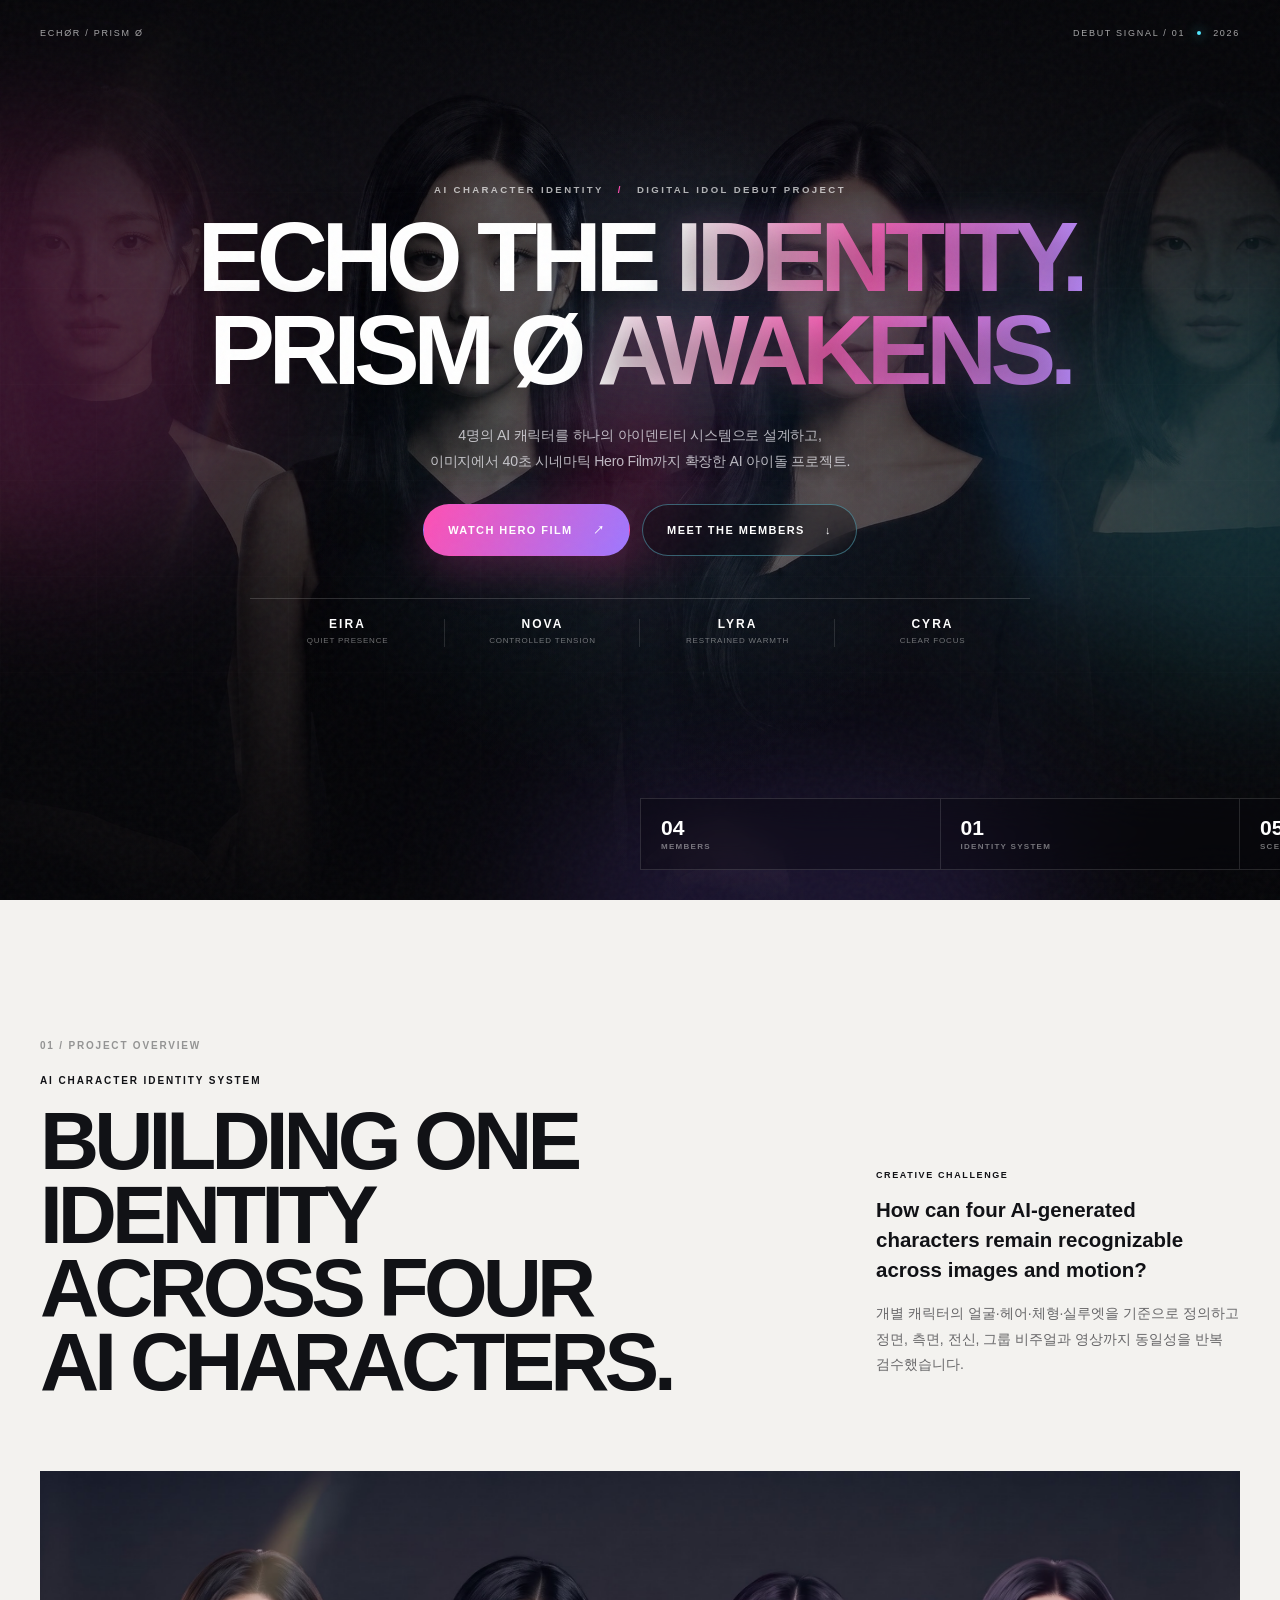
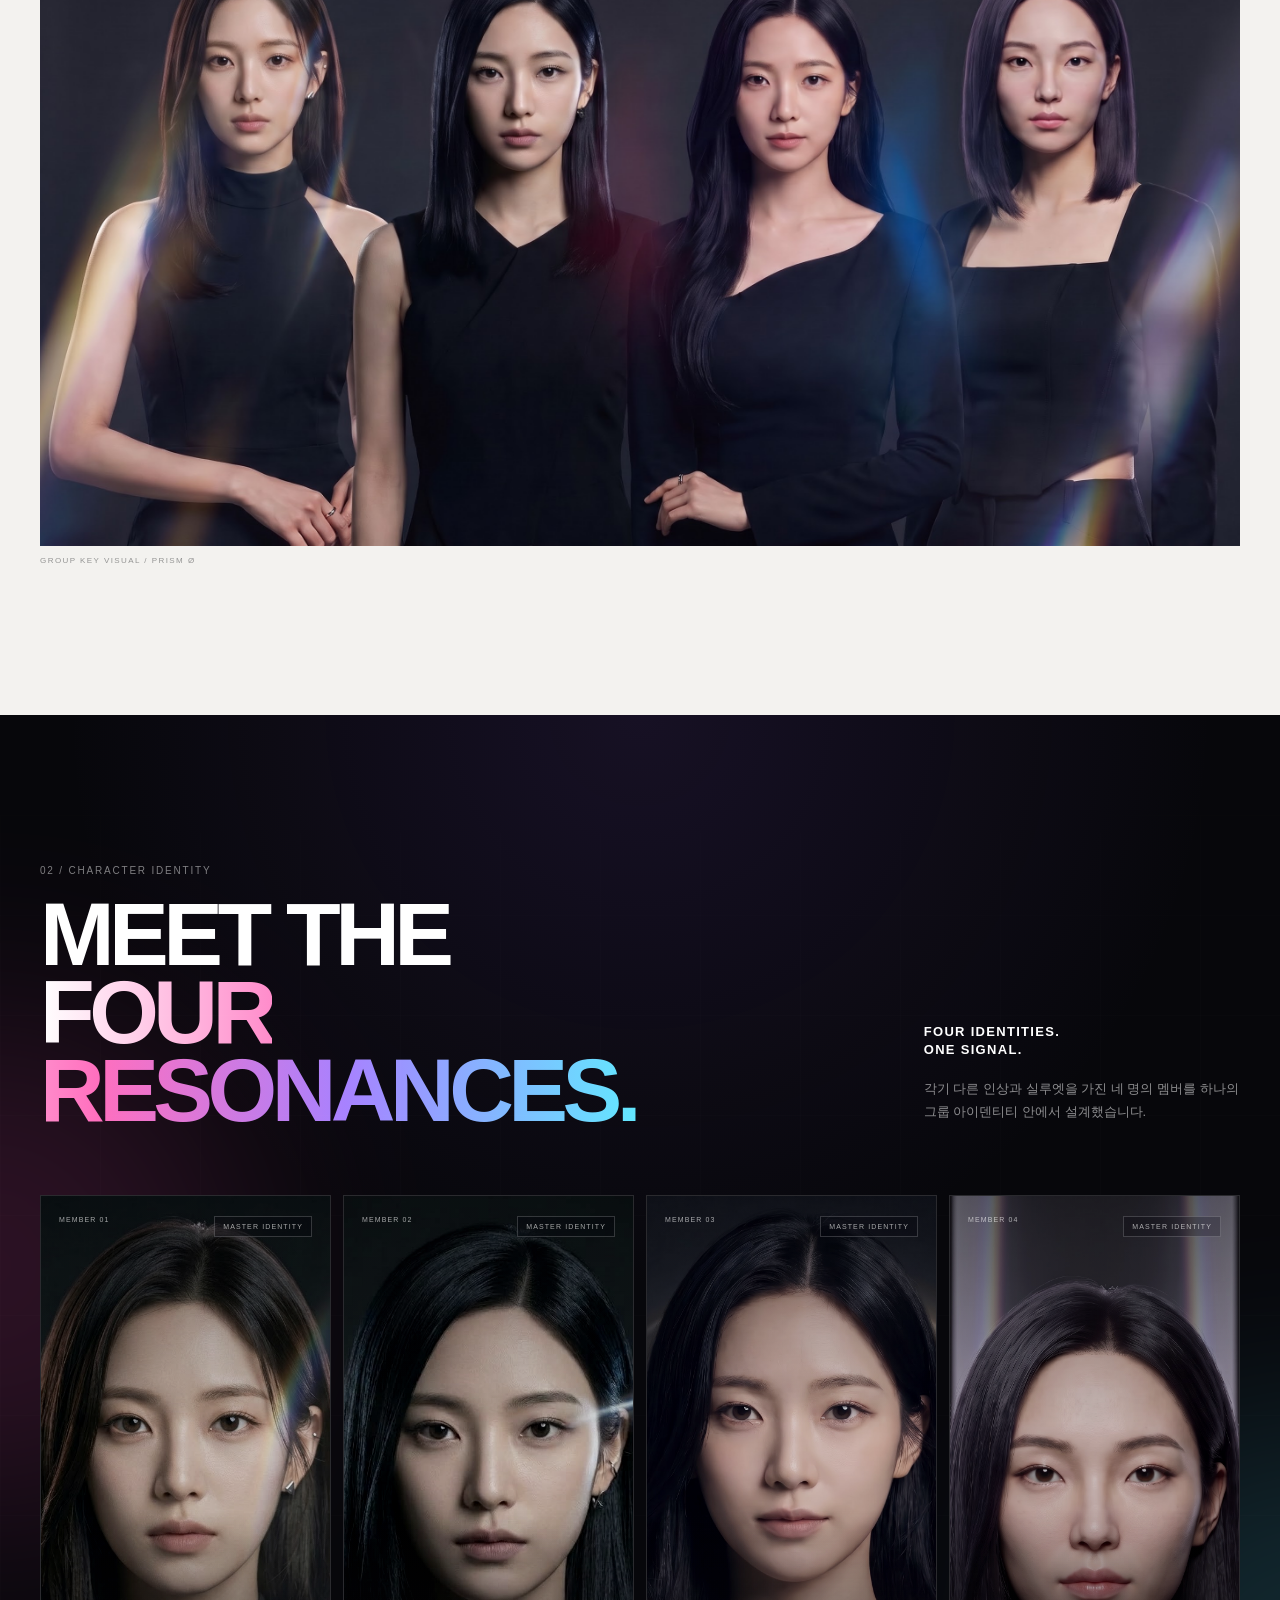
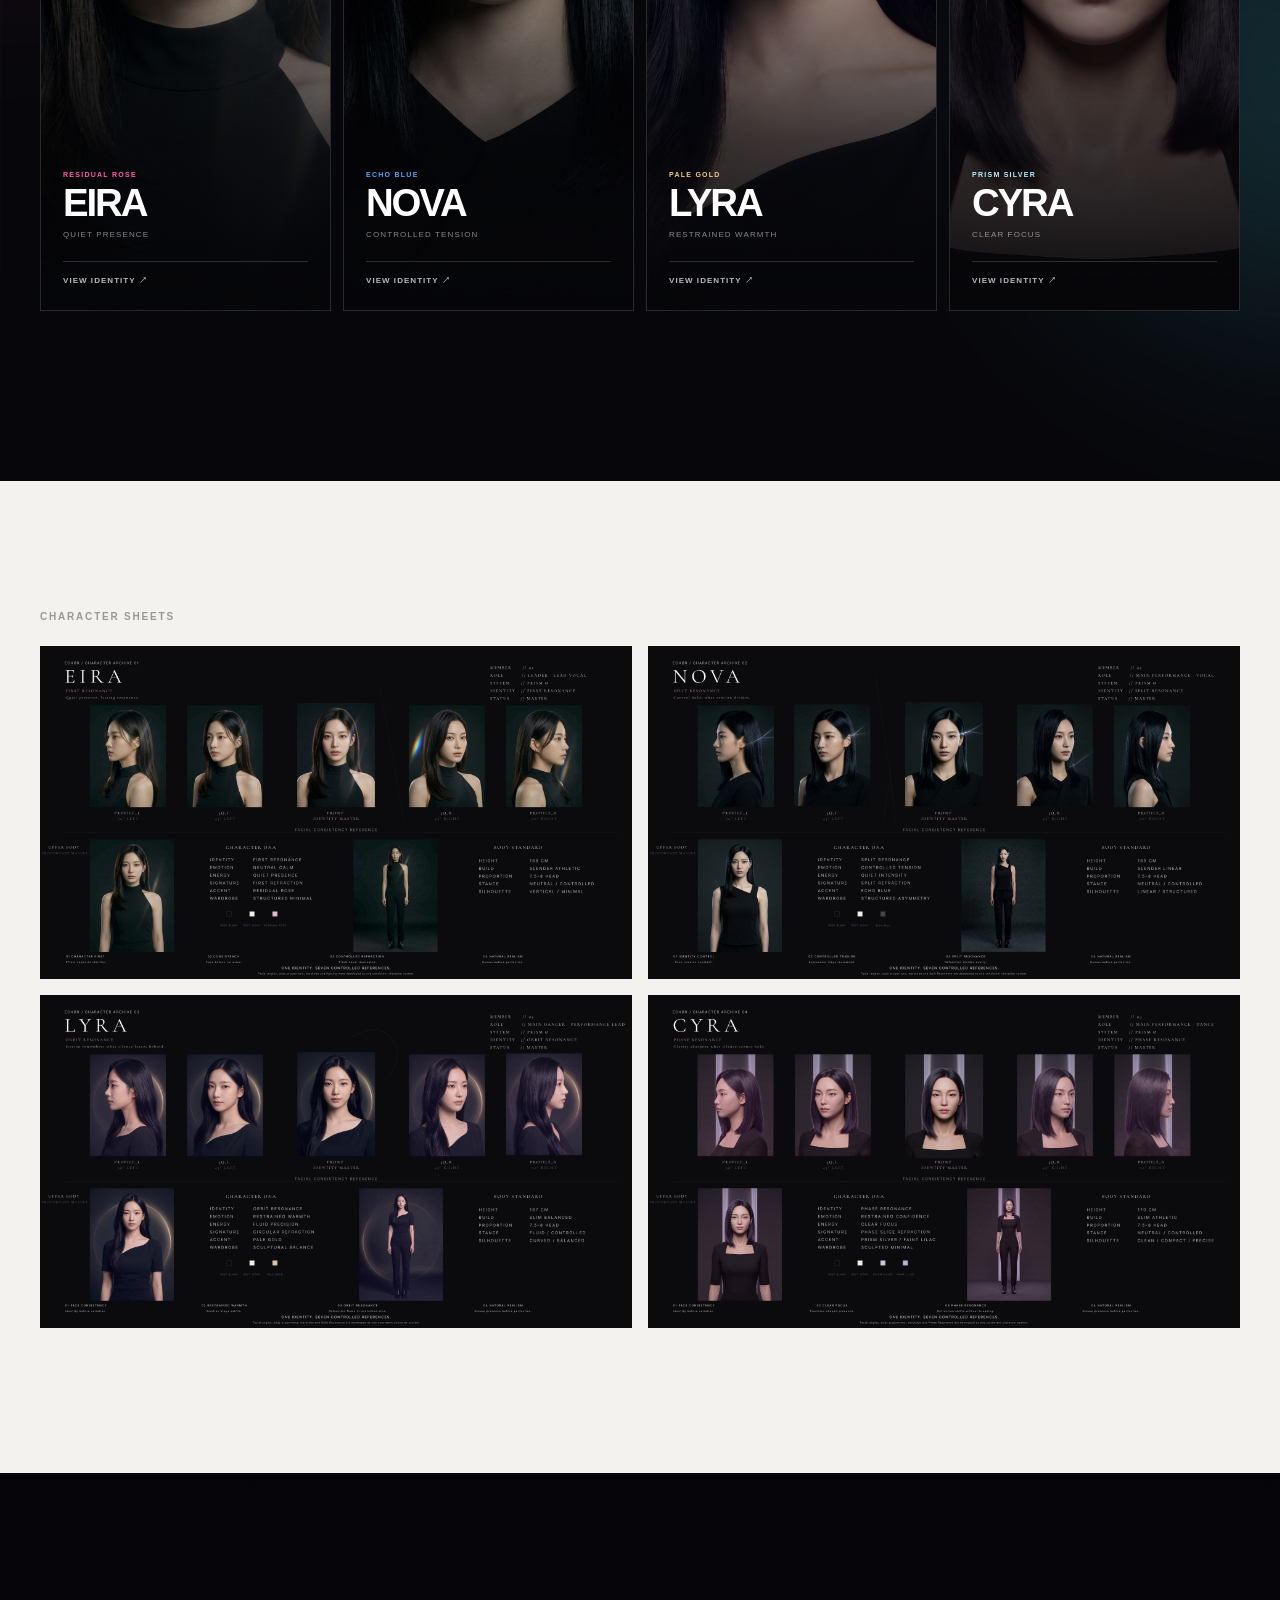
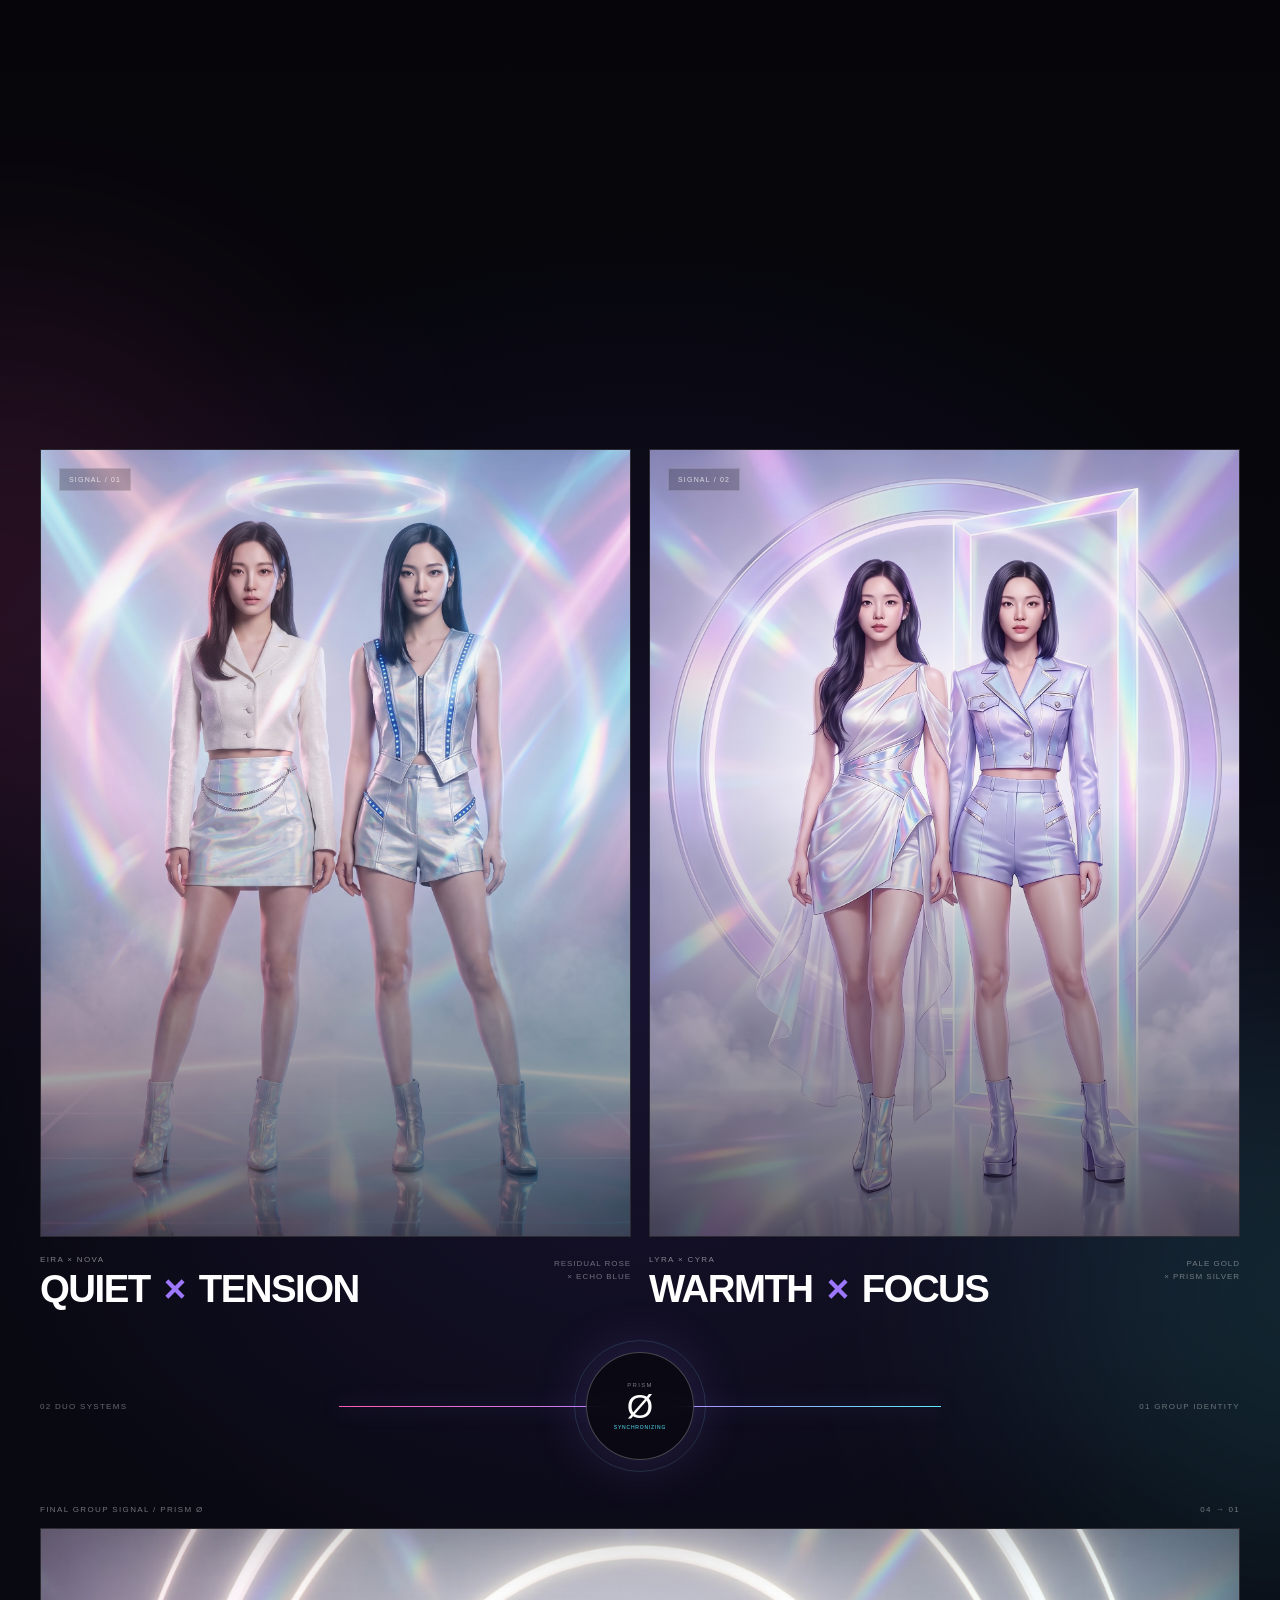
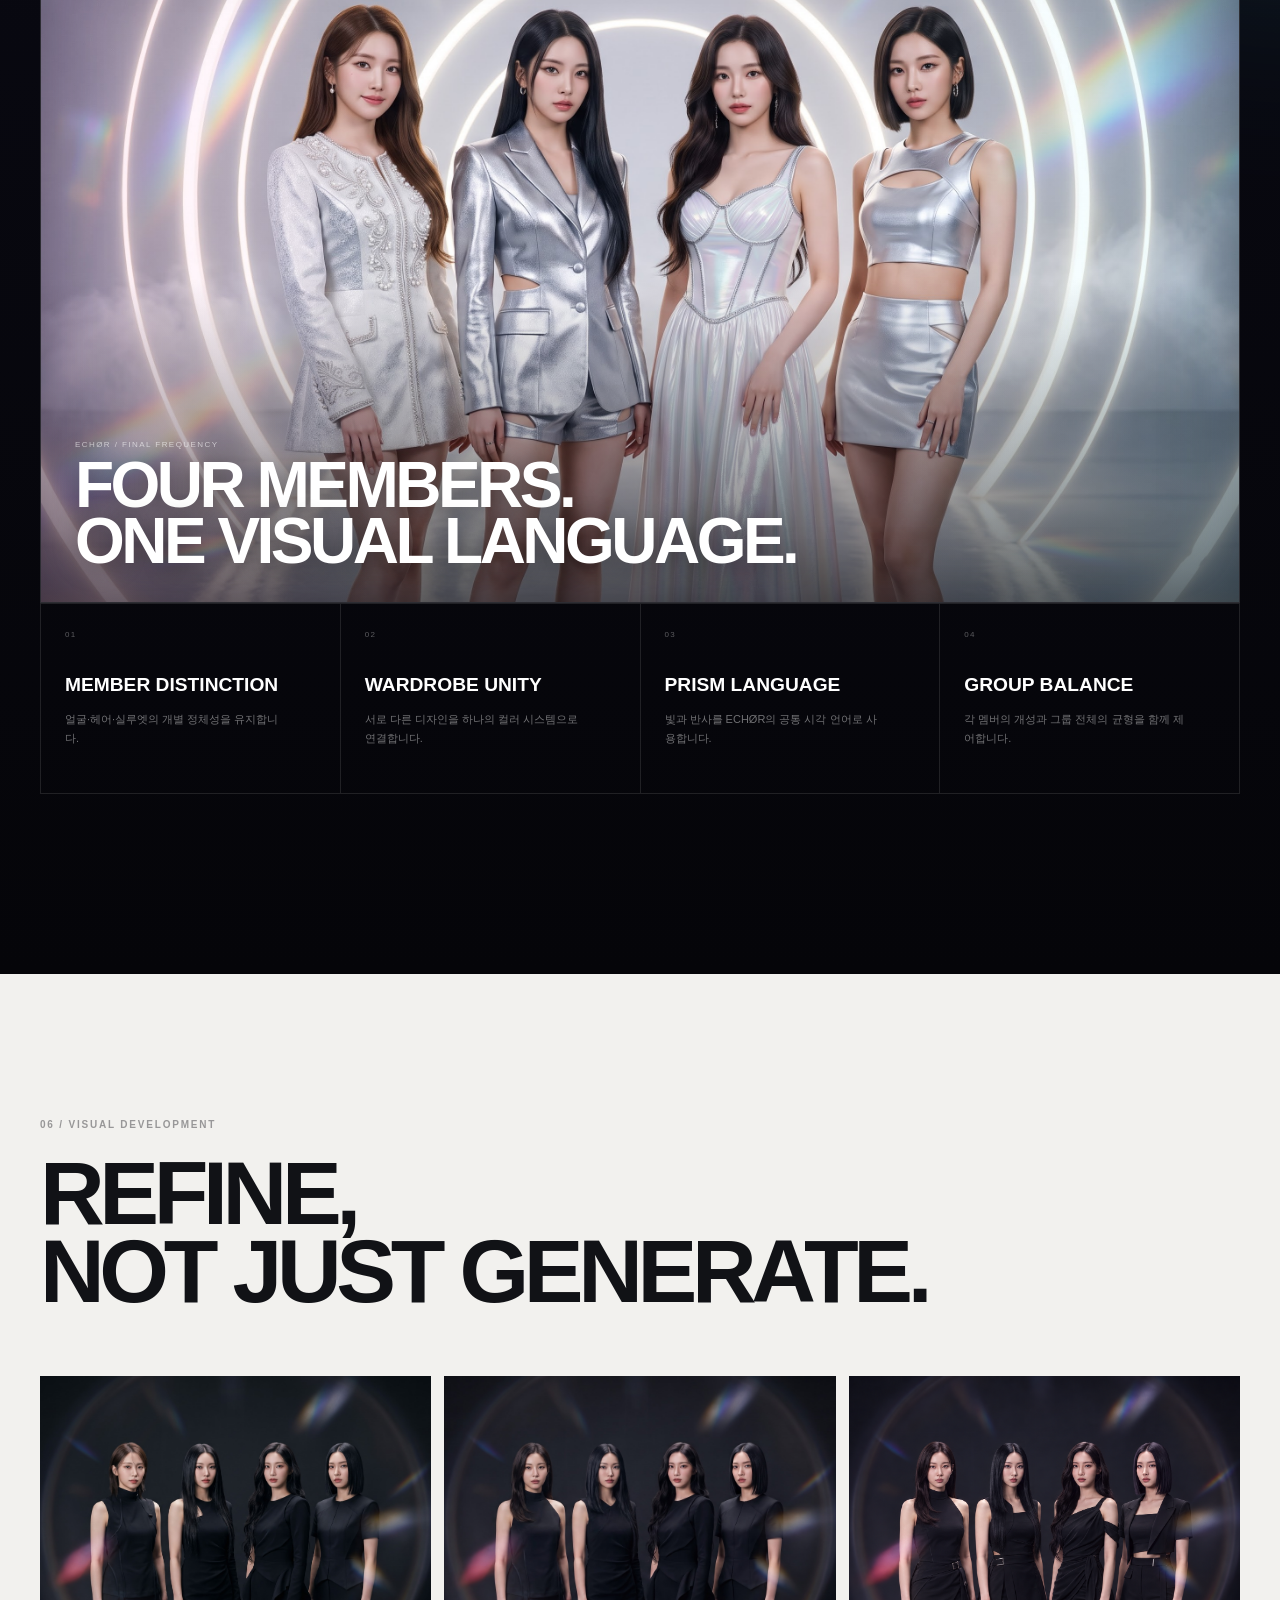
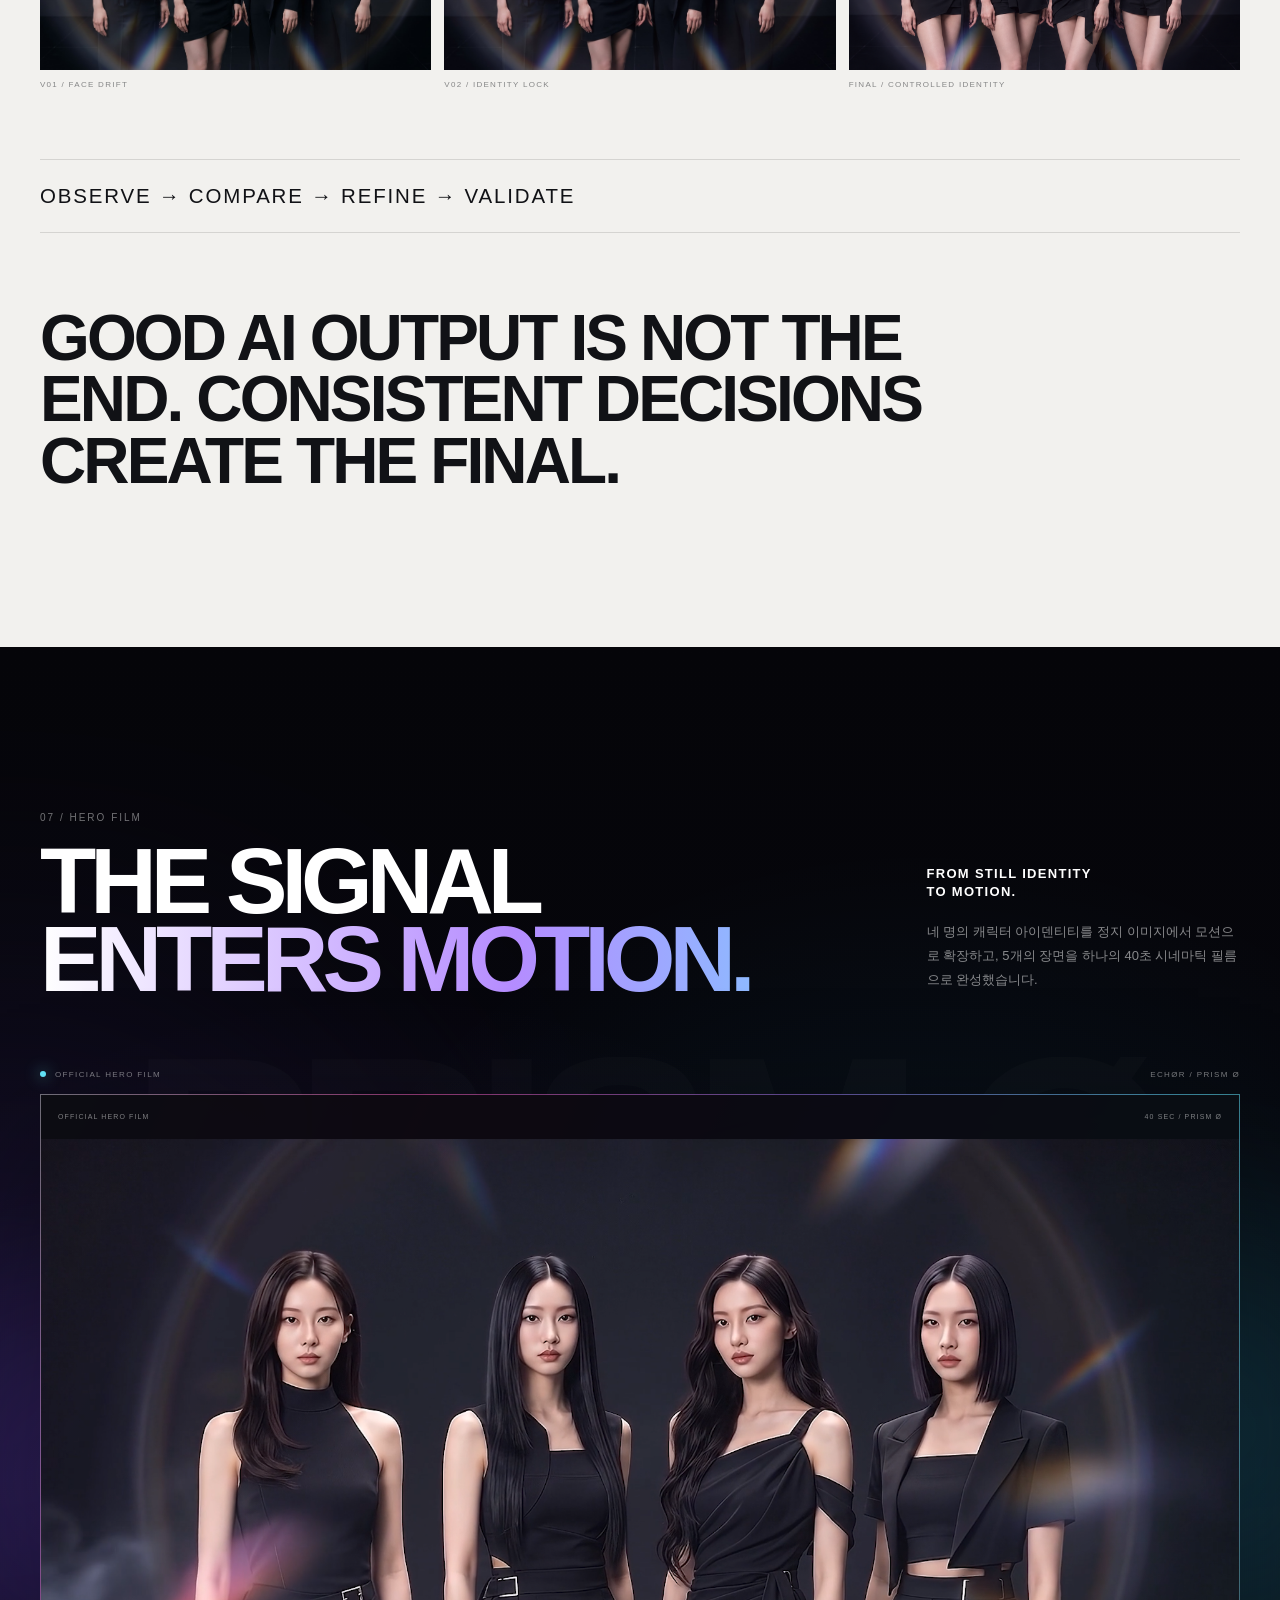
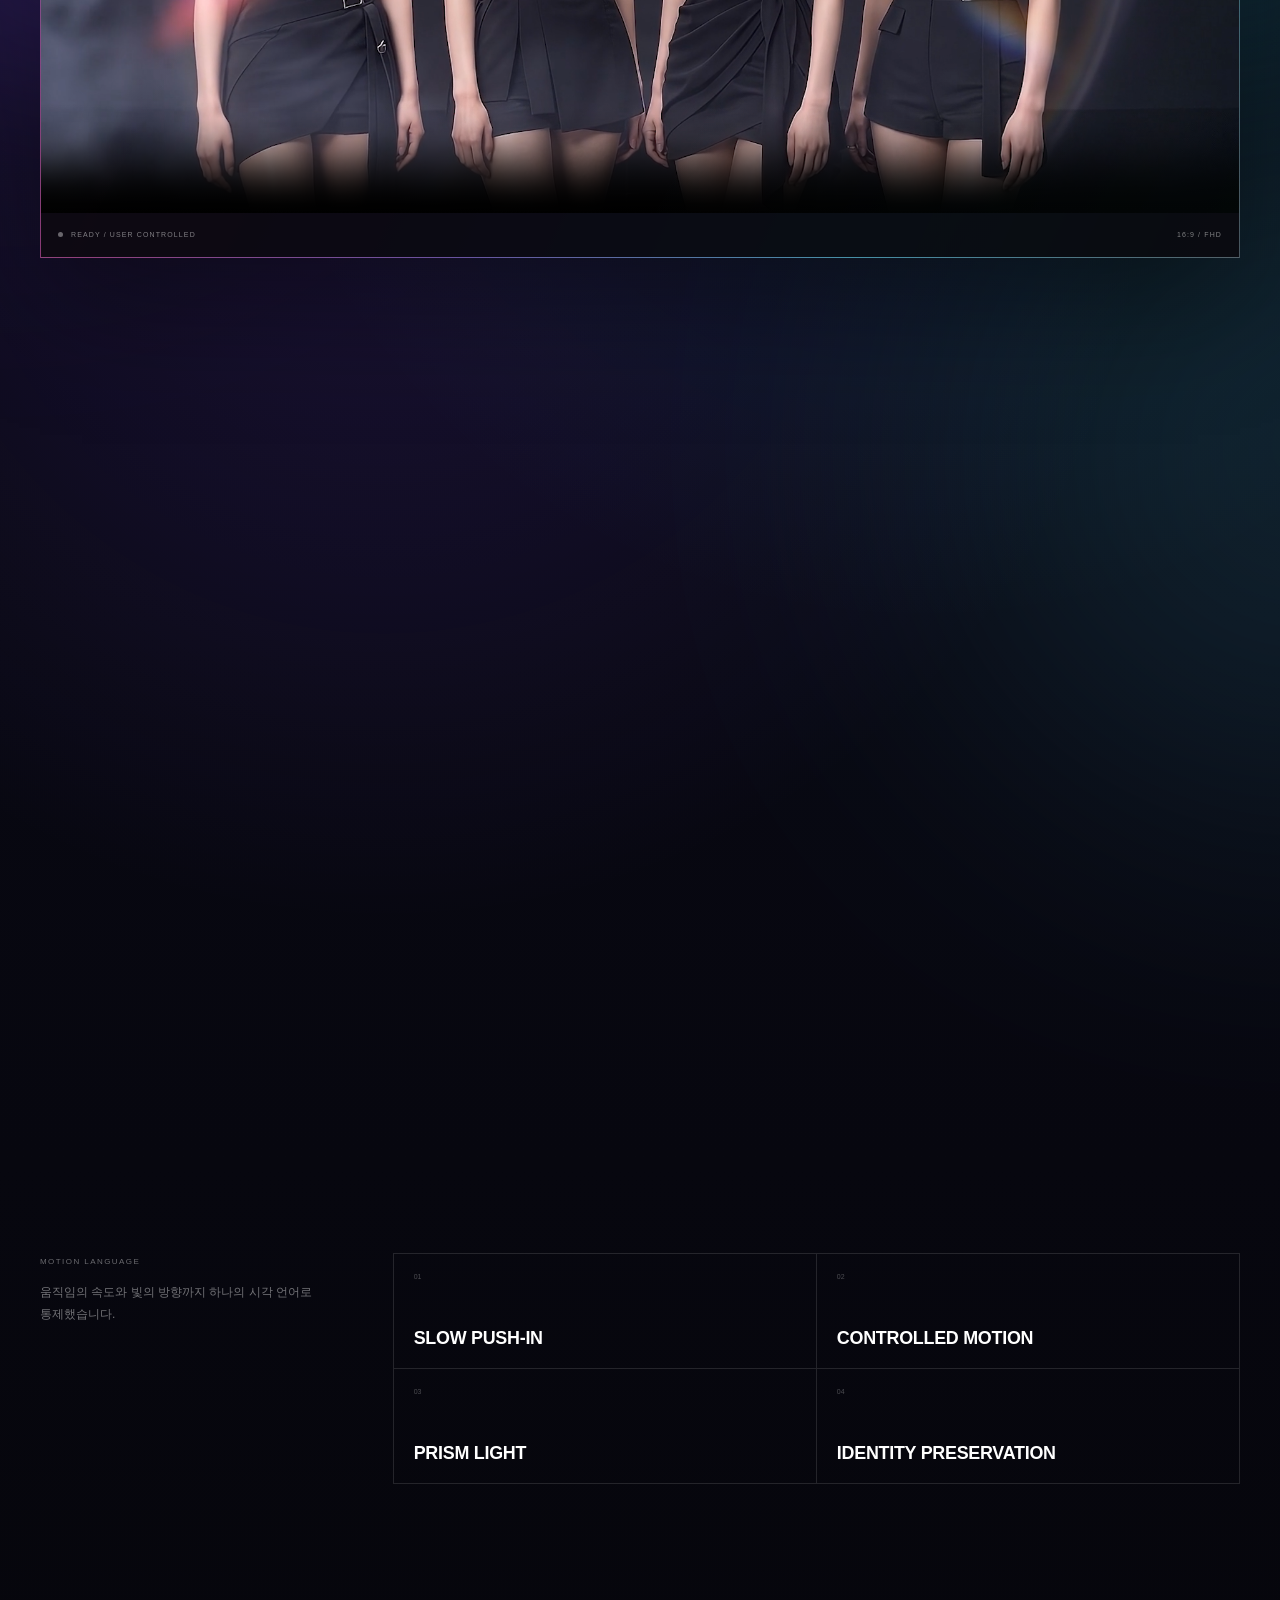
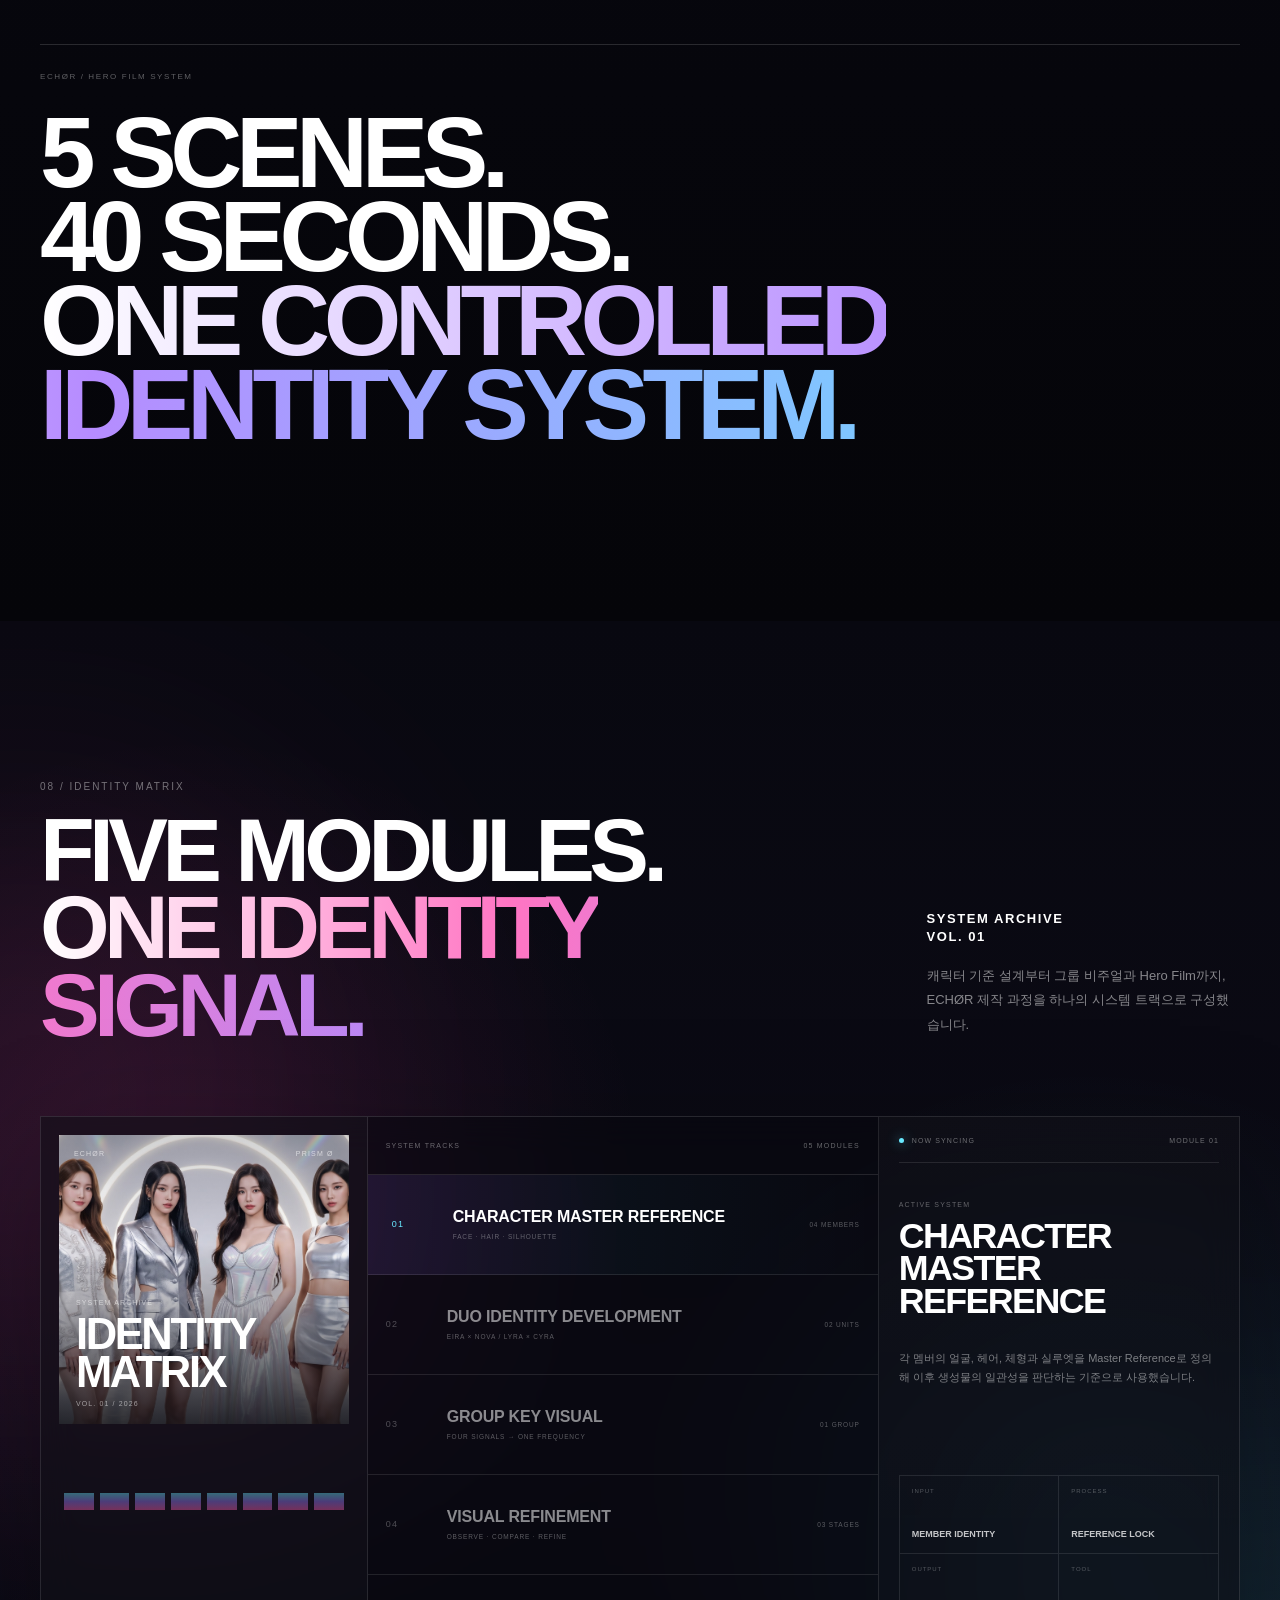
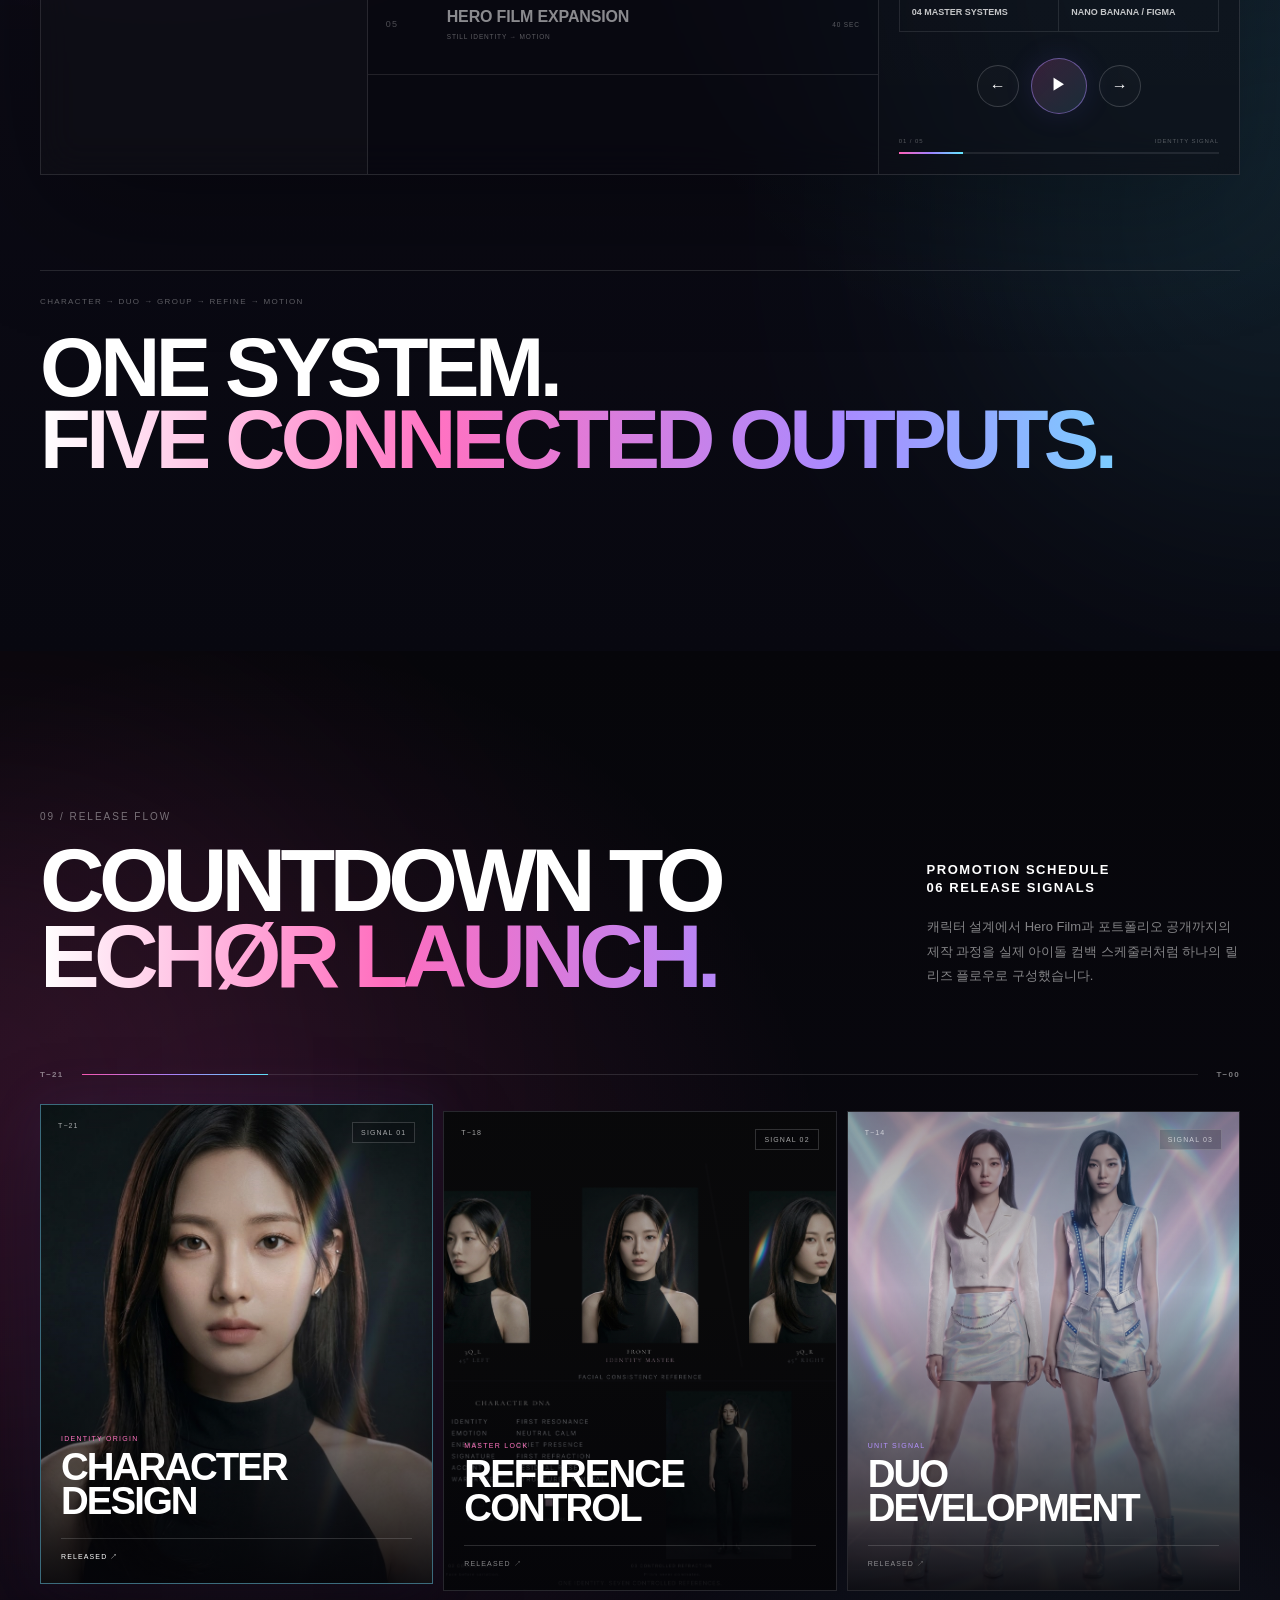
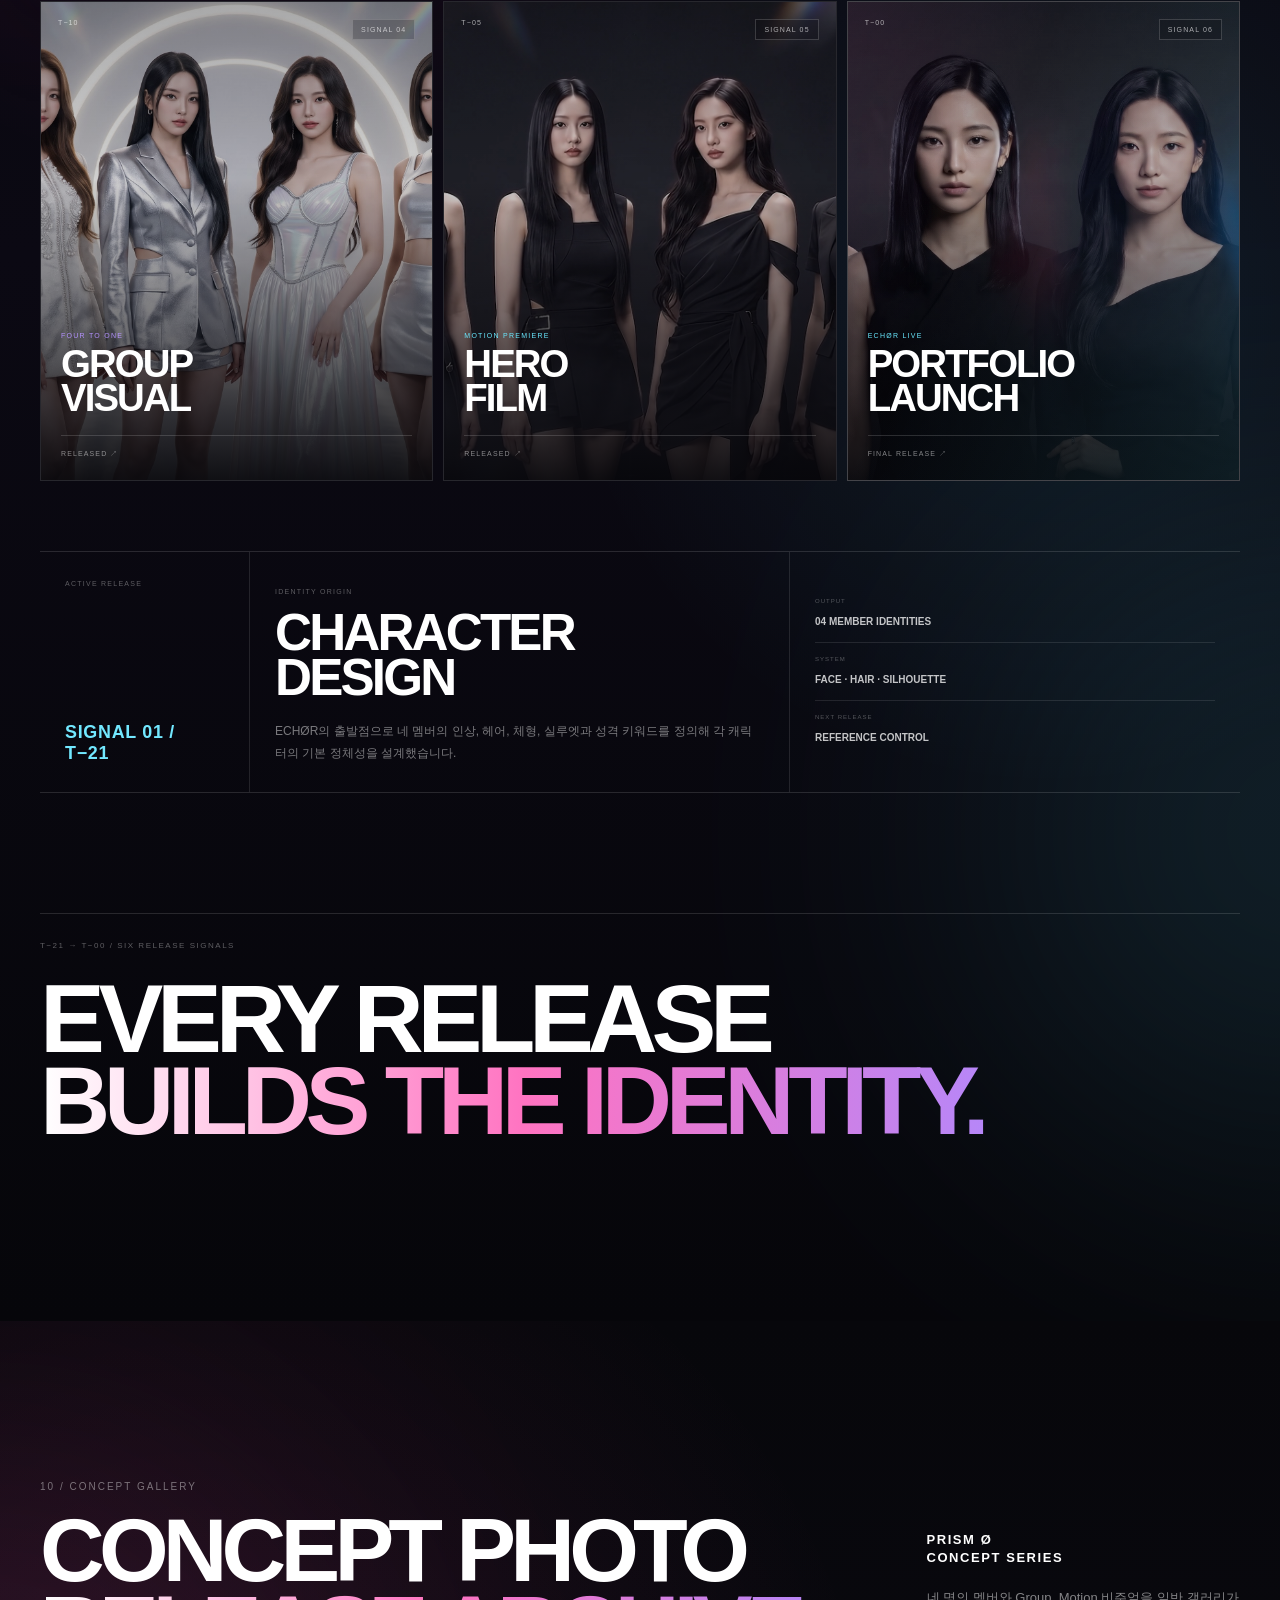
==== commit 9b7f3ba9: "feat: redesign ECHOR case study steps 3-9" ====
--- a/echor.html
+++ b/echor.html
@@ -5,1815 +5,3566 @@
     <meta charset="UTF-8">
 
     <meta
-            name="viewport"
-            content="width=device-width, initial-scale=1.0"
+        name="viewport"
+        content="width=device-width, initial-scale=1.0"
     >
 
-    <title>ECHØR | AI Character Identity & Hero Film</title>
+    <meta
+        name="description"
+        content="ECHØR — AI Character Identity System & Cinematic Hero Film"
+    >
+
+    <title>ECHØR — PRISM Ø</title>
 
     <link
-            rel="stylesheet"
-            href="css/echor.css"
+        rel="stylesheet"
+        href="css/echor.css"
     >
 </head>
 
 
 <body>
 
-<main class="echor-page">
-
-
-    <!-- ==================================================
-         STEP 1
-         HERO
-    =================================================== -->
-
-    <section class="echor-hero">
-
-        <div class="echor-hero__media">
-
-            <img
-                    src="assets/echor/ECHOR_HERO_FILM_THUMBNAIL_FINAL_16x9.png"
-                    alt="ECHØR four-member group hero visual"
-                    class="echor-hero__image"
+<main>
+
+
+<!-- =========================================================
+     HERO
+========================================================= -->
+
+<section
+    class="echor2-hero"
+    id="echorHero"
+>
+
+    <div
+        class="echor2-hero__media"
+        aria-hidden="true"
+    >
+
+        <img
+            class="echor2-hero__image"
+            src="assets/echor/ECHOR_GROUP_KEY_VISUAL_FINAL_4K_16x9.png"
+            alt=""
+        >
+
+        <div class="echor2-hero__image-overlay"></div>
+
+    </div>
+
+
+    <div
+        class="echor2-prism echor2-prism--pink"
+        aria-hidden="true"
+    ></div>
+
+    <div
+        class="echor2-prism echor2-prism--cyan"
+        aria-hidden="true"
+    ></div>
+
+    <div
+        class="echor2-prism echor2-prism--violet"
+        aria-hidden="true"
+    ></div>
+
+    <div
+        class="echor2-hero__grid"
+        aria-hidden="true"
+    ></div>
+
+    <div
+        class="echor2-hero__noise"
+        aria-hidden="true"
+    ></div>
+
+
+    <div class="echor2-hero__hud echor2-container">
+
+        <span>
+            ECHØR / PRISM Ø
+        </span>
+
+        <div>
+
+            <span>
+                DEBUT SIGNAL / 01
+            </span>
+
+            <i></i>
+
+            <span>
+                2026
+            </span>
+
+        </div>
+
+    </div>
+
+
+    <div class="echor2-hero__content echor2-container">
+
+        <p
+            class="echor2-hero__eyebrow"
+            data-echor2-reveal
+        >
+            AI CHARACTER IDENTITY
+            <span>/</span>
+            DIGITAL IDOL DEBUT PROJECT
+        </p>
+
+
+        <h1
+            class="echor2-hero__title"
+            data-echor2-reveal
+        >
+
+            <span class="echor2-title-line">
+                ECHO THE
+                <em>IDENTITY.</em>
+            </span>
+
+            <span class="echor2-title-line">
+                PRISM Ø
+                <em>AWAKENS.</em>
+            </span>
+
+        </h1>
+
+
+        <p
+            class="echor2-hero__description"
+            data-echor2-reveal
+        >
+            4명의 AI 캐릭터를 하나의 아이덴티티 시스템으로 설계하고,
+            <br>
+            이미지에서 40초 시네마틱 Hero Film까지 확장한
+            AI 아이돌 프로젝트.
+        </p>
+
+
+        <div
+            class="echor2-hero__actions"
+            data-echor2-reveal
+        >
+
+            <a
+                href="#heroFilm"
+                class="echor2-btn echor2-btn--primary"
             >
-
-            <div class="echor-hero__overlay"></div>
-
-        </div>
-
-
-        <div class="echor-hero__content">
-
-            <p class="echor-hero__eyebrow">
-                AI CHARACTER IDENTITY / CINEMATIC HERO FILM
-            </p>
-
-            <h1 class="echor-hero__title">
-                ECHØR
-            </h1>
-
-            <p class="echor-hero__subtitle">
-                AI 캐릭터 아이덴티티 시스템과 시네마틱 브랜드 필름
-            </p>
-
-            <p class="echor-hero__description">
-                4명의 AI 캐릭터를 하나의 그룹 아이덴티티로 설계하고,
-                각 멤버의 얼굴·헤어·실루엣 일관성을 유지하면서
-                Character Sheet부터 Group Key Visual,
-                40초 Hero Film까지 확장한 AI 콘텐츠 프로젝트입니다.
-            </p>
-
-
-            <div class="echor-hero__meta">
-
-                <div class="echor-meta-item">
-                    <span class="echor-meta-item__label">ROLE</span>
-                    <span class="echor-meta-item__value">
-                        AI Visual Creator / Motion Creator
-                    </span>
-                </div>
-
-                <div class="echor-meta-item">
-                    <span class="echor-meta-item__label">TOOLS</span>
-                    <span class="echor-meta-item__value">
-                        Nano Banana · Veo · Premiere Pro · Figma
-                    </span>
-                </div>
-
-                <div class="echor-meta-item">
-                    <span class="echor-meta-item__label">OUTPUT</span>
-                    <span class="echor-meta-item__value">
-                        Character Identity · Key Visual · 40s Hero Film
-                    </span>
-                </div>
-
-            </div>
-
-        </div>
-
-    </section>
-
-
-
-    <!-- ==================================================
-         STEP 2
-         PROJECT OVERVIEW
-    =================================================== -->
-
-    <section class="echor-overview" id="project-overview">
-
-        <div class="echor-overview__inner">
-
-            <div class="echor-overview__content">
-
-                <p class="echor-section-label">
-                    PROJECT OVERVIEW
+                WATCH HERO FILM
+                <span>↗</span>
+            </a>
+
+
+            <a
+                href="#members"
+                class="echor2-btn echor2-btn--secondary"
+            >
+                MEET THE MEMBERS
+                <span>↓</span>
+            </a>
+
+        </div>
+
+
+        <div
+            class="echor2-hero__members"
+            data-echor2-reveal
+        >
+
+            <div>
+                <strong>EIRA</strong>
+                <span>QUIET PRESENCE</span>
+            </div>
+
+            <div>
+                <strong>NOVA</strong>
+                <span>CONTROLLED TENSION</span>
+            </div>
+
+            <div>
+                <strong>LYRA</strong>
+                <span>RESTRAINED WARMTH</span>
+            </div>
+
+            <div>
+                <strong>CYRA</strong>
+                <span>CLEAR FOCUS</span>
+            </div>
+
+        </div>
+
+    </div>
+
+
+    <div
+        class="echor2-hero__data-wrap echor2-container"
+        data-echor2-reveal
+    >
+
+        <div class="echor2-hero__data">
+
+            <div>
+                <strong>04</strong>
+                <span>MEMBERS</span>
+            </div>
+
+            <div>
+                <strong>01</strong>
+                <span>IDENTITY SYSTEM</span>
+            </div>
+
+            <div>
+                <strong>05</strong>
+                <span>SCENES</span>
+            </div>
+
+            <div>
+                <strong>40 SEC</strong>
+                <span>HERO FILM</span>
+            </div>
+
+        </div>
+
+    </div>
+
+</section>
+
+
+
+<!-- =========================================================
+     01 / PROJECT OVERVIEW
+========================================================= -->
+
+<section
+    class="echor-overview"
+    id="overview"
+>
+
+    <div class="echor-container">
+
+        <p class="echor-section-index">
+            01 / PROJECT OVERVIEW
+        </p>
+
+
+        <div class="echor-overview-grid">
+
+            <div>
+
+                <p class="echor-kicker">
+                    AI CHARACTER IDENTITY SYSTEM
                 </p>
 
-                <h2 class="echor-overview__title">
+                <h2>
                     BUILDING ONE IDENTITY
                     <br>
-                    ACROSS FOUR AI CHARACTERS
+                    ACROSS FOUR
+                    <br>
+                    AI CHARACTERS.
                 </h2>
 
-                <p class="echor-overview__lead">
-                    4명의 AI 캐릭터를 하나의 일관된 아이덴티티 시스템으로 구축
+            </div>
+
+
+            <div class="echor-overview-copy">
+
+                <span>
+                    CREATIVE CHALLENGE
+                </span>
+
+                <p>
+                    How can four AI-generated characters
+                    remain recognizable across images
+                    and motion?
                 </p>
 
-                <p class="echor-overview__description">
-                    ECHØR는 서로 다른 개성을 가진 4명의 AI 캐릭터를
-                    하나의 브랜드 시스템 안에서 일관되게 관리하는 것을
-                    목표로 시작했습니다.
-
-                    단순히 한 장의 이미지를 생성하는 것이 아니라,
-                    동일 인물이 정면·측면·전신·그룹 이미지·영상에서도
-                    같은 인물로 인식되도록 레퍼런스를 구축하고
+                <p>
+                    개별 캐릭터의 얼굴·헤어·체형·실루엣을
+                    기준으로 정의하고 정면, 측면, 전신,
+                    그룹 비주얼과 영상까지 동일성을
                     반복 검수했습니다.
                 </p>
 
-
-                <div class="echor-overview__challenge">
-
-                    <span class="echor-overview__challenge-label">
-                        CHALLENGE
-                    </span>
-
-                    <p class="echor-overview__challenge-en">
-                        How can four AI-generated characters
+            </div>
+
+        </div>
+
+
+        <figure class="echor-overview-visual">
+
+            <img
+                src="assets/echor/ECHOR_GROUP_KEY_VISUAL_FINAL_4K_16x9.png"
+                alt="ECHØR Group Key Visual"
+            >
+
+            <figcaption>
+                GROUP KEY VISUAL / PRISM Ø
+            </figcaption>
+
+        </figure>
+
+    </div>
+
+</section>
+
+
+
+<!-- =========================================================
+     02 / CHARACTER IDENTITY
+========================================================= -->
+
+<section
+    class="echor-members2"
+    id="members"
+>
+
+    <div
+        class="echor-members2__glow
+               echor-members2__glow--left"
+        aria-hidden="true"
+    ></div>
+
+    <div
+        class="echor-members2__glow
+               echor-members2__glow--right"
+        aria-hidden="true"
+    ></div>
+
+
+    <div class="echor-container">
+
+        <header class="echor-members2__header">
+
+            <div>
+
+                <p class="echor-members2__index">
+                    02 / CHARACTER IDENTITY
+                </p>
+
+                <h2>
+                    MEET THE
+                    <br>
+
+                    <span>
+                        FOUR RESONANCES.
+                    </span>
+                </h2>
+
+            </div>
+
+
+            <div class="echor-members2__intro">
+
+                <strong>
+                    FOUR IDENTITIES.
+                    <br>
+                    ONE SIGNAL.
+                </strong>
+
+                <p>
+                    각기 다른 인상과 실루엣을 가진
+                    네 명의 멤버를 하나의 그룹
+                    아이덴티티 안에서 설계했습니다.
+                </p>
+
+            </div>
+
+        </header>
+
+
+        <div class="echor-members2__grid">
+
+
+            <button
+                class="echor-member2 echor-member2--eira"
+                type="button"
+                data-echor-member="eira"
+            >
+
+                <div class="echor-member2__media">
+
+                    <img
+                        src="assets/echor/EIRA/EIRA_FRONT_FINAL.png"
+                        alt="ECHØR EIRA"
+                    >
+
+                    <div class="echor-member2__shade"></div>
+                    <div class="echor-member2__scan"></div>
+
+                </div>
+
+
+                <div class="echor-member2__top">
+                    <span>MEMBER 01</span>
+                    <span>MASTER IDENTITY</span>
+                </div>
+
+
+                <div class="echor-member2__bottom">
+
+                    <span class="echor-member2__signal">
+                        RESIDUAL ROSE
+                    </span>
+
+                    <h3>EIRA</h3>
+
+                    <p>QUIET PRESENCE</p>
+
+                    <span class="echor-member2__view">
+                        VIEW IDENTITY ↗
+                    </span>
+
+                </div>
+
+            </button>
+
+
+
+            <button
+                class="echor-member2 echor-member2--nova"
+                type="button"
+                data-echor-member="nova"
+            >
+
+                <div class="echor-member2__media">
+
+                    <img
+                        src="assets/echor/NOVA/NOVA_FRONT_FINAL.png"
+                        alt="ECHØR NOVA"
+                    >
+
+                    <div class="echor-member2__shade"></div>
+                    <div class="echor-member2__scan"></div>
+
+                </div>
+
+
+                <div class="echor-member2__top">
+                    <span>MEMBER 02</span>
+                    <span>MASTER IDENTITY</span>
+                </div>
+
+
+                <div class="echor-member2__bottom">
+
+                    <span class="echor-member2__signal">
+                        ECHO BLUE
+                    </span>
+
+                    <h3>NOVA</h3>
+
+                    <p>CONTROLLED TENSION</p>
+
+                    <span class="echor-member2__view">
+                        VIEW IDENTITY ↗
+                    </span>
+
+                </div>
+
+            </button>
+
+
+
+            <button
+                class="echor-member2 echor-member2--lyra"
+                type="button"
+                data-echor-member="lyra"
+            >
+
+                <div class="echor-member2__media">
+
+                    <img
+                        src="assets/echor/LYRA/LYRA_FRONT_FINAL.png"
+                        alt="ECHØR LYRA"
+                    >
+
+                    <div class="echor-member2__shade"></div>
+                    <div class="echor-member2__scan"></div>
+
+                </div>
+
+
+                <div class="echor-member2__top">
+                    <span>MEMBER 03</span>
+                    <span>MASTER IDENTITY</span>
+                </div>
+
+
+                <div class="echor-member2__bottom">
+
+                    <span class="echor-member2__signal">
+                        PALE GOLD
+                    </span>
+
+                    <h3>LYRA</h3>
+
+                    <p>RESTRAINED WARMTH</p>
+
+                    <span class="echor-member2__view">
+                        VIEW IDENTITY ↗
+                    </span>
+
+                </div>
+
+            </button>
+
+
+
+            <button
+                class="echor-member2 echor-member2--cyra"
+                type="button"
+                data-echor-member="cyra"
+            >
+
+                <div class="echor-member2__media">
+
+                    <img
+                        src="assets/echor/CYRA/CYRA_FRONT_FINAL.png"
+                        alt="ECHØR CYRA"
+                    >
+
+                    <div class="echor-member2__shade"></div>
+                    <div class="echor-member2__scan"></div>
+
+                </div>
+
+
+                <div class="echor-member2__top">
+                    <span>MEMBER 04</span>
+                    <span>MASTER IDENTITY</span>
+                </div>
+
+
+                <div class="echor-member2__bottom">
+
+                    <span class="echor-member2__signal">
+                        PRISM SILVER
+                    </span>
+
+                    <h3>CYRA</h3>
+
+                    <p>CLEAR FOCUS</p>
+
+                    <span class="echor-member2__view">
+                        VIEW IDENTITY ↗
+                    </span>
+
+                </div>
+
+            </button>
+
+        </div>
+
+    </div>
+
+</section>
+
+
+
+<!-- =========================================================
+     MEMBER MODAL
+========================================================= -->
+
+<div
+    class="echor-member-modal2"
+    id="memberModal"
+    aria-hidden="true"
+>
+
+    <button
+        class="echor-member-modal2__backdrop"
+        type="button"
+        aria-label="Close"
+    ></button>
+
+
+    <div
+        class="echor-member-modal2__panel"
+        role="dialog"
+        aria-modal="true"
+    >
+
+        <button
+            class="echor-member-modal2__close"
+            type="button"
+            aria-label="Close member identity"
+        >
+            ×
+        </button>
+
+
+        <div class="echor-member-modal2__heading">
+
+            <p id="modalMemberNumber">
+                MEMBER 01
+            </p>
+
+            <h2 id="modalMemberName">
+                EIRA
+            </h2>
+
+            <div>
+
+                <span id="modalMemberKeyword">
+                    QUIET PRESENCE
+                </span>
+
+                <span id="modalMemberColor">
+                    RESIDUAL ROSE
+                </span>
+
+            </div>
+
+        </div>
+
+
+        <div class="echor-member-modal2__views">
+
+            <figure>
+                <img id="modalFront" alt="">
+                <figcaption>FRONT</figcaption>
+            </figure>
+
+            <figure>
+                <img id="modalThreeQuarter" alt="">
+                <figcaption>3/4 VIEW</figcaption>
+            </figure>
+
+            <figure>
+                <img id="modalProfile" alt="">
+                <figcaption>PROFILE</figcaption>
+            </figure>
+
+            <figure>
+                <img id="modalUpper" alt="">
+                <figcaption>UPPER BODY</figcaption>
+            </figure>
+
+        </div>
+
+
+        <div class="echor-member-modal2__system">
+
+            <figure>
+
+                <img id="modalFull" alt="">
+
+                <figcaption>
+                    FULL BODY
+                </figcaption>
+
+            </figure>
+
+
+            <div class="echor-member-modal2__body">
+
+                <span>
+                    BODY SYSTEM
+                </span>
+
+                <dl>
+
+                    <div>
+                        <dt>HEIGHT</dt>
+                        <dd id="modalHeight"></dd>
+                    </div>
+
+                    <div>
+                        <dt>BUILD</dt>
+                        <dd id="modalBuild"></dd>
+                    </div>
+
+                    <div>
+                        <dt>PROPORTION</dt>
+                        <dd id="modalProportion"></dd>
+                    </div>
+
+                    <div>
+                        <dt>STANCE</dt>
+                        <dd id="modalStance"></dd>
+                    </div>
+
+                    <div>
+                        <dt>SILHOUETTE</dt>
+                        <dd id="modalSilhouette"></dd>
+                    </div>
+
+                </dl>
+
+            </div>
+
+
+            <div class="echor-member-modal2__check">
+
+                <span>
+                    CONSISTENCY CHECK
+                </span>
+
+                <ul>
+                    <li>FACE PROPORTION</li>
+                    <li>EYE SHAPE</li>
+                    <li>HAIR IDENTITY</li>
+                    <li>BODY PROPORTION</li>
+                    <li>SILHOUETTE</li>
+                </ul>
+
+                <strong>
+                    ONE IDENTITY.
+                    <br>
+                    CONTROLLED REFERENCES.
+                </strong>
+
+            </div>
+
+        </div>
+
+    </div>
+
+</div>
+
+
+
+<!-- =========================================================
+     CHARACTER SHEETS
+========================================================= -->
+
+<section class="echor-character-sheets">
+
+    <div class="echor-container">
+
+        <p class="echor-section-index">
+            CHARACTER SHEETS
+        </p>
+
+
+        <div class="echor-character-sheets__grid">
+
+            <img
+                src="assets/echor/EIRA/EIRA_CHARACTER_SHEET_FINAL.png"
+                alt="EIRA Character Sheet"
+            >
+
+            <img
+                src="assets/echor/NOVA/NOVA_CHARACTER_SHEET_FINAL.png"
+                alt="NOVA Character Sheet"
+            >
+
+            <img
+                src="assets/echor/LYRA/LYRA_CHARACTER_SHEET_FINAL.png"
+                alt="LYRA Character Sheet"
+            >
+
+            <img
+                src="assets/echor/CYRA/CYRA_CHARACTER_SHEET_FINAL.png"
+                alt="CYRA Character Sheet"
+            >
+
+        </div>
+
+    </div>
+
+</section>
+
+
+
+<!-- =========================================================
+     03 / GROUP KEY VISUAL
+========================================================= -->
+
+<section
+    class="echor3-group"
+    id="groupKeyVisual"
+>
+
+    <div
+        class="echor3-group__ambient
+               echor3-group__ambient--pink"
+        aria-hidden="true"
+    ></div>
+
+    <div
+        class="echor3-group__ambient
+               echor3-group__ambient--cyan"
+        aria-hidden="true"
+    ></div>
+
+
+    <div class="echor-container">
+
+        <header
+            class="echor3-header echor3-reveal"
+        >
+
+            <div>
+
+                <p class="echor3-index">
+                    03 / GROUP KEY VISUAL
+                </p>
+
+                <h2>
+                    FROM FOUR SIGNALS
+                    <br>
+
+                    <span>
+                        TO ONE FREQUENCY.
+                    </span>
+                </h2>
+
+            </div>
+
+
+            <div class="echor3-header__copy">
+
+                <strong>
+                    04 SIGNALS
+                    <br>
+                    01 FREQUENCY
+                </strong>
+
+                <p>
+                    서로 다른 네 개의 아이덴티티가
+                    하나의 ECHØR 시그널로 동기화됩니다.
+                </p>
+
+            </div>
+
+        </header>
+
+
+        <div class="echor3-duos">
+
+            <figure
+                class="echor3-duo
+                       echor3-duo--left
+                       echor3-reveal"
+            >
+
+                <div class="echor3-duo__media">
+
+                    <img
+                        src="assets/echor/GROUP/EIRA_NOVA_FINAL.png"
+                        alt="ECHØR EIRA and NOVA Final Duo"
+                    >
+
+                    <div class="echor3-duo__shade"></div>
+
+                    <span class="echor3-duo__number">
+                        SIGNAL / 01
+                    </span>
+
+                </div>
+
+
+                <figcaption>
+
+                    <div>
+                        <span>EIRA × NOVA</span>
+
+                        <h3>
+                            QUIET
+                            <i>×</i>
+                            TENSION
+                        </h3>
+                    </div>
+
+                    <p>
+                        RESIDUAL ROSE
                         <br>
-                        remain recognizable across images and motion?
+                        × ECHO BLUE
                     </p>
 
-                    <p class="echor-overview__challenge-ko">
-                        AI로 생성한 4명의 캐릭터를 이미지와 영상 전체에서
-                        어떻게 동일하게 유지할 것인가?
+                </figcaption>
+
+            </figure>
+
+
+            <figure
+                class="echor3-duo
+                       echor3-duo--right
+                       echor3-reveal"
+            >
+
+                <div class="echor3-duo__media">
+
+                    <img
+                        src="assets/echor/GROUP/LYRA_CYRA_FINAL.png"
+                        alt="ECHØR LYRA and CYRA Final Duo"
+                    >
+
+                    <div class="echor3-duo__shade"></div>
+
+                    <span class="echor3-duo__number">
+                        SIGNAL / 02
+                    </span>
+
+                </div>
+
+
+                <figcaption>
+
+                    <div>
+                        <span>LYRA × CYRA</span>
+
+                        <h3>
+                            WARMTH
+                            <i>×</i>
+                            FOCUS
+                        </h3>
+                    </div>
+
+                    <p>
+                        PALE GOLD
+                        <br>
+                        × PRISM SILVER
                     </p>
 
-                </div>
-
-            </div>
-
-
-            <div class="echor-overview__visual">
-
-                <div class="echor-overview__image-wrap">
+                </figcaption>
+
+            </figure>
+
+        </div>
+
+
+        <div
+            class="echor3-sync echor3-reveal"
+        >
+
+            <div class="echor3-sync__edge">
+                <span>02 DUO SYSTEMS</span>
+            </div>
+
+
+            <div class="echor3-sync__line">
+
+                <span
+                    class="echor3-sync__beam"
+                    aria-hidden="true"
+                ></span>
+
+                <div class="echor3-sync__node">
+
+                    <span>PRISM</span>
+                    <strong>Ø</strong>
+                    <small>SYNCHRONIZING</small>
+
+                </div>
+
+            </div>
+
+
+            <div class="echor3-sync__edge echor3-sync__edge--right">
+                <span>01 GROUP IDENTITY</span>
+            </div>
+
+        </div>
+
+
+        <div
+            class="echor3-final echor3-reveal"
+        >
+
+            <div class="echor3-final__top">
+
+                <span>
+                    FINAL GROUP SIGNAL / PRISM Ø
+                </span>
+
+                <span>
+                    04 → 01
+                </span>
+
+            </div>
+
+
+            <figure class="echor3-final__visual">
+
+                <img
+                    src="assets/echor/GROUP/ECHOR_GROUP_FINAL.png"
+                    alt="ECHØR Final Group Comeback Key Visual"
+                >
+
+                <div
+                    class="echor3-final__glow"
+                    aria-hidden="true"
+                ></div>
+
+
+                <div class="echor3-final__copy">
+
+                    <p>
+                        ECHØR / FINAL FREQUENCY
+                    </p>
+
+                    <h3>
+                        FOUR MEMBERS.
+                        <br>
+                        ONE VISUAL LANGUAGE.
+                    </h3>
+
+                </div>
+
+            </figure>
+
+
+            <div class="echor3-principles">
+
+                <div>
+                    <span>01</span>
+                    <strong>MEMBER DISTINCTION</strong>
+                    <p>얼굴·헤어·실루엣의 개별 정체성을 유지합니다.</p>
+                </div>
+
+                <div>
+                    <span>02</span>
+                    <strong>WARDROBE UNITY</strong>
+                    <p>서로 다른 디자인을 하나의 컬러 시스템으로 연결합니다.</p>
+                </div>
+
+                <div>
+                    <span>03</span>
+                    <strong>PRISM LANGUAGE</strong>
+                    <p>빛과 반사를 ECHØR의 공통 시각 언어로 사용합니다.</p>
+                </div>
+
+                <div>
+                    <span>04</span>
+                    <strong>GROUP BALANCE</strong>
+                    <p>각 멤버의 개성과 그룹 전체의 균형을 함께 제어합니다.</p>
+                </div>
+
+            </div>
+
+        </div>
+
+    </div>
+
+</section>
+
+
+
+<!-- =========================================================
+     06 / VISUAL DEVELOPMENT
+========================================================= -->
+
+<section class="echor-visual-development">
+
+    <div class="echor-container">
+
+        <p class="echor-section-index">
+            06 / VISUAL DEVELOPMENT
+        </p>
+
+
+        <h2>
+            REFINE,
+            <br>
+            NOT JUST GENERATE.
+        </h2>
+
+
+        <div class="echor-visual-development__grid">
+
+            <figure>
+
+                <img
+                    src="assets/echor/VISUAL_DEVELOPMENT/ECHOR_SCENE04_V01.png"
+                    alt="ECHØR Visual V01"
+                >
+
+                <figcaption>
+                    V01 / FACE DRIFT
+                </figcaption>
+
+            </figure>
+
+
+            <figure>
+
+                <img
+                    src="assets/echor/VISUAL_DEVELOPMENT/ECHOR_SCENE04_V02.png"
+                    alt="ECHØR Visual V02"
+                >
+
+                <figcaption>
+                    V02 / IDENTITY LOCK
+                </figcaption>
+
+            </figure>
+
+
+            <figure>
+
+                <img
+                    src="assets/echor/VISUAL_DEVELOPMENT/ECHOR_SCENE04_FINAL.png"
+                    alt="ECHØR Visual Final"
+                >
+
+                <figcaption>
+                    FINAL / CONTROLLED IDENTITY
+                </figcaption>
+
+            </figure>
+
+        </div>
+
+
+        <p class="echor-visual-development__process">
+            OBSERVE → COMPARE → REFINE → VALIDATE
+        </p>
+
+
+        <blockquote>
+            GOOD AI OUTPUT IS NOT THE END.
+            CONSISTENT DECISIONS CREATE THE FINAL.
+        </blockquote>
+
+    </div>
+
+</section>
+
+
+
+<!-- =========================================================
+     07 / HERO FILM
+========================================================= -->
+
+<section
+    class="echor-film echor4-film"
+    id="heroFilm"
+>
+
+    <div
+        class="echor4-film__ambient
+               echor4-film__ambient--violet"
+        aria-hidden="true"
+    ></div>
+
+    <div
+        class="echor4-film__ambient
+               echor4-film__ambient--cyan"
+        aria-hidden="true"
+    ></div>
+
+
+    <div
+        class="echor4-film__background-type"
+        aria-hidden="true"
+    >
+        PRISM Ø
+    </div>
+
+
+    <div class="echor-container">
+
+        <header class="echor4-film__header">
+
+            <div>
+
+                <p class="echor4-film__index">
+                    07 / HERO FILM
+                </p>
+
+                <h2>
+                    THE SIGNAL
+                    <br>
+
+                    <span>
+                        ENTERS MOTION.
+                    </span>
+                </h2>
+
+            </div>
+
+
+            <div class="echor4-film__intro">
+
+                <strong>
+                    FROM STILL IDENTITY
+                    <br>
+                    TO MOTION.
+                </strong>
+
+                <p>
+                    네 명의 캐릭터 아이덴티티를
+                    정지 이미지에서 모션으로 확장하고,
+                    5개의 장면을 하나의 40초
+                    시네마틱 필름으로 완성했습니다.
+                </p>
+
+            </div>
+
+        </header>
+
+
+        <div class="echor4-premiere">
+
+            <div>
+
+                <span class="echor4-premiere__dot"></span>
+
+                <span>
+                    OFFICIAL HERO FILM
+                </span>
+
+            </div>
+
+            <div>
+                ECHØR / PRISM Ø
+            </div>
+
+        </div>
+
+
+        <div class="echor4-film__frame">
+
+            <div
+                class="echor4-film__frame-glow"
+                aria-hidden="true"
+            ></div>
+
+
+            <div class="echor4-film__frame-top">
+
+                <span>
+                    OFFICIAL HERO FILM
+                </span>
+
+                <span>
+                    40 SEC / PRISM Ø
+                </span>
+
+            </div>
+
+
+            <div class="echor4-film__video-shell">
+
+                <video
+                    class="echor-film__video echor4-film__video"
+                    controls
+                    playsinline
+                    preload="metadata"
+                    poster="assets/echor/VIDEO/ECHOR_HERO_FILM_THUMBNAIL_FINAL_16x9.png"
+                >
+
+                    <source
+                        src="assets/echor/VIDEO/ECHOR_HERO_FILM_PRISM_O_FINAL_40S_16x9.mp4"
+                        type="video/mp4"
+                    >
+
+                </video>
+
+
+                <div
+                    class="echor4-film__video-prism"
+                    aria-hidden="true"
+                ></div>
+
+            </div>
+
+
+            <div class="echor4-film__frame-bottom">
+
+                <div class="echor4-film__status">
+
+                    <span class="echor4-film__status-dot"></span>
+
+                    <span id="echorFilmStatus">
+                        READY / USER CONTROLLED
+                    </span>
+
+                </div>
+
+                <span>
+                    16:9 / FHD
+                </span>
+
+            </div>
+
+
+            <div
+                class="echor4-film__signal-line"
+                aria-hidden="true"
+            >
+                <span></span>
+            </div>
+
+        </div>
+
+
+        <div class="echor4-meta">
+
+            <div>
+                <span>TITLE</span>
+                <strong>ECHØR — PRISM Ø</strong>
+            </div>
+
+            <div>
+                <span>DURATION</span>
+                <strong>40 SEC</strong>
+            </div>
+
+            <div>
+                <span>FORMAT</span>
+                <strong>16:9 / FHD</strong>
+            </div>
+
+            <div>
+                <span>GENERATION</span>
+                <strong>VEO</strong>
+            </div>
+
+            <div>
+                <span>FINAL EDIT</span>
+                <strong>PREMIERE PRO</strong>
+            </div>
+
+        </div>
+
+
+        <section class="echor4-scenes">
+
+            <div class="echor4-scenes__heading">
+
+                <div>
+
+                    <span>
+                        FILM STRUCTURE
+                    </span>
+
+                    <h3>
+                        FIVE SCENES.
+                        <br>
+                        ONE SIGNAL.
+                    </h3>
+
+                </div>
+
+
+                <p>
+                    40초 안에서 세계관 공개부터
+                    듀오, 그룹, 최종 PRISM Ø까지
+                    순차적으로 확장했습니다.
+                </p>
+
+            </div>
+
+
+            <div class="echor4-scenes__list">
+
+                <div class="echor4-scene is-active" tabindex="0">
+                    <span class="echor4-scene__number">01</span>
+                    <strong>WORLD SIGNAL</strong>
+                    <p>OPENING THE FREQUENCY</p>
+                    <span class="echor4-scene__mark">↗</span>
+                </div>
+
+                <div class="echor4-scene" tabindex="0">
+                    <span class="echor4-scene__number">02</span>
+                    <strong>EIRA × NOVA</strong>
+                    <p>QUIET × TENSION</p>
+                    <span class="echor4-scene__mark">↗</span>
+                </div>
+
+                <div class="echor4-scene" tabindex="0">
+                    <span class="echor4-scene__number">03</span>
+                    <strong>LYRA × CYRA</strong>
+                    <p>WARMTH × FOCUS</p>
+                    <span class="echor4-scene__mark">↗</span>
+                </div>
+
+                <div class="echor4-scene" tabindex="0">
+                    <span class="echor4-scene__number">04</span>
+                    <strong>FOUR MEMBER HERO</strong>
+                    <p>04 SIGNALS → 01 GROUP</p>
+                    <span class="echor4-scene__mark">↗</span>
+                </div>
+
+                <div class="echor4-scene" tabindex="0">
+                    <span class="echor4-scene__number">05</span>
+                    <strong>PRISM Ø</strong>
+                    <p>FINAL FREQUENCY</p>
+                    <span class="echor4-scene__mark">↗</span>
+                </div>
+
+            </div>
+
+        </section>
+
+
+        <section class="echor4-motion">
+
+            <div class="echor4-motion__label">
+
+                <span>
+                    MOTION LANGUAGE
+                </span>
+
+                <p>
+                    움직임의 속도와 빛의 방향까지
+                    하나의 시각 언어로 통제했습니다.
+                </p>
+
+            </div>
+
+
+            <div class="echor4-motion__items">
+
+                <div>
+                    <span>01</span>
+                    <strong>SLOW PUSH-IN</strong>
+                </div>
+
+                <div>
+                    <span>02</span>
+                    <strong>CONTROLLED MOTION</strong>
+                </div>
+
+                <div>
+                    <span>03</span>
+                    <strong>PRISM LIGHT</strong>
+                </div>
+
+                <div>
+                    <span>04</span>
+                    <strong>IDENTITY PRESERVATION</strong>
+                </div>
+
+            </div>
+
+        </section>
+
+
+        <div class="echor4-film__ending">
+
+            <p>
+                ECHØR / HERO FILM SYSTEM
+            </p>
+
+            <h3>
+                5 SCENES.
+                <br>
+                40 SECONDS.
+                <br>
+
+                <span>
+                    ONE CONTROLLED
+                    <br>
+                    IDENTITY SYSTEM.
+                </span>
+            </h3>
+
+        </div>
+
+    </div>
+
+</section>
+
+
+
+<!-- =========================================================
+     08 / IDENTITY MATRIX
+========================================================= -->
+
+<section
+    class="echor5-matrix"
+    id="identityMatrix"
+>
+
+    <div
+        class="echor5-matrix__glow
+               echor5-matrix__glow--pink"
+        aria-hidden="true"
+    ></div>
+
+    <div
+        class="echor5-matrix__glow
+               echor5-matrix__glow--cyan"
+        aria-hidden="true"
+    ></div>
+
+
+    <div class="echor-container">
+
+        <header class="echor5-header">
+
+            <div>
+
+                <p class="echor5-index">
+                    08 / IDENTITY MATRIX
+                </p>
+
+                <h2>
+                    FIVE MODULES.
+                    <br>
+
+                    <span>
+                        ONE IDENTITY SIGNAL.
+                    </span>
+                </h2>
+
+            </div>
+
+
+            <div class="echor5-header__copy">
+
+                <strong>
+                    SYSTEM ARCHIVE
+                    <br>
+                    VOL. 01
+                </strong>
+
+                <p>
+                    캐릭터 기준 설계부터 그룹 비주얼과
+                    Hero Film까지, ECHØR 제작 과정을
+                    하나의 시스템 트랙으로 구성했습니다.
+                </p>
+
+            </div>
+
+        </header>
+
+
+        <div class="echor5-player">
+
+            <div class="echor5-cover">
+
+                <div class="echor5-cover__media">
 
                     <img
-                            src="assets/echor/ECHOR_GROUP_KEY_VISUAL_FINAL_4K_16x9.png"
-                            alt="ECHØR four-member group key visual"
-                            class="echor-overview__image"
+                        src="assets/echor/GROUP/ECHOR_GROUP_FINAL.png"
+                        alt="ECHØR Identity Matrix cover"
                     >
 
-                </div>
-
-                <div class="echor-overview__caption">
-
-                    <span>GROUP KEY VISUAL</span>
-                    <span>PRISM Ø / 4 MEMBERS</span>
-
-                </div>
-
-            </div>
-
-        </div>
-
-    </section>
-
-
-
-    <!-- ==================================================
-         STEP 3
-         CHARACTER SYSTEM
-    =================================================== -->
-
-    <section class="echor-characters" id="character-system">
-
-        <div class="echor-characters__inner">
-
-            <div class="echor-characters__header">
-
-                <p class="echor-section-label">
-                    CHARACTER IDENTITY SYSTEM
+                    <div class="echor5-cover__shade"></div>
+
+
+                    <div class="echor5-cover__top">
+                        <span>ECHØR</span>
+                        <span>PRISM Ø</span>
+                    </div>
+
+
+                    <div class="echor5-cover__bottom">
+
+                        <span>
+                            SYSTEM ARCHIVE
+                        </span>
+
+                        <h3>
+                            IDENTITY
+                            <br>
+                            MATRIX
+                        </h3>
+
+                        <p>
+                            VOL. 01 / 2026
+                        </p>
+
+                    </div>
+
+                </div>
+
+
+                <div
+                    class="echor5-equalizer"
+                    aria-hidden="true"
+                >
+                    <span></span>
+                    <span></span>
+                    <span></span>
+                    <span></span>
+                    <span></span>
+                    <span></span>
+                    <span></span>
+                    <span></span>
+                </div>
+
+            </div>
+
+
+            <div class="echor5-tracklist">
+
+                <div class="echor5-tracklist__head">
+                    <span>SYSTEM TRACKS</span>
+                    <span>05 MODULES</span>
+                </div>
+
+
+                <button
+                    class="echor5-track is-active"
+                    type="button"
+                    data-matrix-track="0"
+                >
+                    <span class="echor5-track__number">01</span>
+
+                    <span class="echor5-track__main">
+                        <strong>CHARACTER MASTER REFERENCE</strong>
+                        <small>FACE · HAIR · SILHOUETTE</small>
+                    </span>
+
+                    <span class="echor5-track__duration">
+                        04 MEMBERS
+                    </span>
+                </button>
+
+
+                <button
+                    class="echor5-track"
+                    type="button"
+                    data-matrix-track="1"
+                >
+                    <span class="echor5-track__number">02</span>
+
+                    <span class="echor5-track__main">
+                        <strong>DUO IDENTITY DEVELOPMENT</strong>
+                        <small>EIRA × NOVA / LYRA × CYRA</small>
+                    </span>
+
+                    <span class="echor5-track__duration">
+                        02 UNITS
+                    </span>
+                </button>
+
+
+                <button
+                    class="echor5-track"
+                    type="button"
+                    data-matrix-track="2"
+                >
+                    <span class="echor5-track__number">03</span>
+
+                    <span class="echor5-track__main">
+                        <strong>GROUP KEY VISUAL</strong>
+                        <small>FOUR SIGNALS → ONE FREQUENCY</small>
+                    </span>
+
+                    <span class="echor5-track__duration">
+                        01 GROUP
+                    </span>
+                </button>
+
+
+                <button
+                    class="echor5-track"
+                    type="button"
+                    data-matrix-track="3"
+                >
+                    <span class="echor5-track__number">04</span>
+
+                    <span class="echor5-track__main">
+                        <strong>VISUAL REFINEMENT</strong>
+                        <small>OBSERVE · COMPARE · REFINE</small>
+                    </span>
+
+                    <span class="echor5-track__duration">
+                        03 STAGES
+                    </span>
+                </button>
+
+
+                <button
+                    class="echor5-track"
+                    type="button"
+                    data-matrix-track="4"
+                >
+                    <span class="echor5-track__number">05</span>
+
+                    <span class="echor5-track__main">
+                        <strong>HERO FILM EXPANSION</strong>
+                        <small>STILL IDENTITY → MOTION</small>
+                    </span>
+
+                    <span class="echor5-track__duration">
+                        40 SEC
+                    </span>
+                </button>
+
+            </div>
+
+
+            <aside
+                class="echor5-detail"
+                aria-live="polite"
+            >
+
+                <div class="echor5-detail__status">
+
+                    <div>
+                        <span class="echor5-detail__dot"></span>
+                        <span id="matrixStatus">NOW SYNCING</span>
+                    </div>
+
+                    <span id="matrixModule">
+                        MODULE 01
+                    </span>
+
+                </div>
+
+
+                <div class="echor5-detail__main">
+
+                    <span class="echor5-detail__kicker">
+                        ACTIVE SYSTEM
+                    </span>
+
+                    <h3 id="matrixTitle">
+                        CHARACTER
+                        <br>
+                        MASTER REFERENCE
+                    </h3>
+
+                    <p id="matrixDescription">
+                        각 멤버의 얼굴, 헤어, 체형과 실루엣을
+                        Master Reference로 정의해 이후 생성물의
+                        일관성을 판단하는 기준으로 사용했습니다.
+                    </p>
+
+                </div>
+
+
+                <div class="echor5-detail__meta">
+
+                    <div>
+                        <span>INPUT</span>
+                        <strong id="matrixInput">MEMBER IDENTITY</strong>
+                    </div>
+
+                    <div>
+                        <span>PROCESS</span>
+                        <strong id="matrixProcess">REFERENCE LOCK</strong>
+                    </div>
+
+                    <div>
+                        <span>OUTPUT</span>
+                        <strong id="matrixOutput">04 MASTER SYSTEMS</strong>
+                    </div>
+
+                    <div>
+                        <span>TOOL</span>
+                        <strong id="matrixTool">NANO BANANA / FIGMA</strong>
+                    </div>
+
+                </div>
+
+
+                <div class="echor5-controls">
+
+                    <button
+                        type="button"
+                        id="matrixPrev"
+                        aria-label="Previous identity module"
+                    >
+                        ←
+                    </button>
+
+                    <button
+                        class="echor5-controls__play"
+                        type="button"
+                        id="matrixPlay"
+                        aria-label="Auto cycle identity modules"
+                    >
+                        <span id="matrixPlayIcon">
+                            ▶
+                        </span>
+                    </button>
+
+                    <button
+                        type="button"
+                        id="matrixNext"
+                        aria-label="Next identity module"
+                    >
+                        →
+                    </button>
+
+                </div>
+
+
+                <div class="echor5-progress">
+
+                    <div class="echor5-progress__labels">
+                        <span id="matrixCounter">01 / 05</span>
+                        <span>IDENTITY SIGNAL</span>
+                    </div>
+
+                    <div class="echor5-progress__rail">
+                        <span
+                            id="matrixProgress"
+                            style="width:20%;"
+                        ></span>
+                    </div>
+
+                </div>
+
+            </aside>
+
+        </div>
+
+
+        <div class="echor5-footer">
+
+            <p>
+                CHARACTER → DUO → GROUP → REFINE → MOTION
+            </p>
+
+            <strong>
+                ONE SYSTEM.
+
+                <span>
+                    FIVE CONNECTED OUTPUTS.
+                </span>
+            </strong>
+
+        </div>
+
+    </div>
+
+</section>
+
+
+
+<!-- =========================================================
+     09 / RELEASE FLOW
+========================================================= -->
+
+<section
+    class="echor6-release"
+    id="releaseFlow"
+>
+
+    <div
+        class="echor6-release__glow
+               echor6-release__glow--pink"
+        aria-hidden="true"
+    ></div>
+
+    <div
+        class="echor6-release__glow
+               echor6-release__glow--cyan"
+        aria-hidden="true"
+    ></div>
+
+
+    <div class="echor-container">
+
+        <header class="echor6-header">
+
+            <div>
+
+                <p class="echor6-index">
+                    09 / RELEASE FLOW
                 </p>
 
-                <h2 class="echor-characters__title">
-                    FOUR CHARACTERS.<br>
-                    FOUR RESONANCES.
+                <h2>
+                    COUNTDOWN TO
+                    <br>
+
+                    <span>
+                        ECHØR LAUNCH.
+                    </span>
                 </h2>
 
-                <p class="echor-characters__description">
-                    각 멤버의 얼굴·헤어·체형·실루엣을
-                    독립적인 MASTER IDENTITY로 정의하고,
-                    다양한 각도와 그룹 이미지에서도
-                    동일한 인물로 유지될 수 있도록
-                    레퍼런스 시스템을 구축했습니다.
+            </div>
+
+
+            <div class="echor6-header__copy">
+
+                <strong>
+                    PROMOTION SCHEDULE
+                    <br>
+                    06 RELEASE SIGNALS
+                </strong>
+
+                <p>
+                    캐릭터 설계에서 Hero Film과
+                    포트폴리오 공개까지의 제작 과정을
+                    실제 아이돌 컴백 스케줄러처럼
+                    하나의 릴리즈 플로우로 구성했습니다.
                 </p>
 
-                <p class="echor-character-click-guide">
-                    SELECT A MEMBER TO EXPLORE THE IDENTITY SYSTEM
-                </p>
-
-            </div>
-
-
-            <div class="echor-member-grid">
-
-
-                <button
-                        class="echor-member-card"
-                        type="button"
-                        data-member-id="eira"
-                >
-
-                    <div class="echor-member-card__image-wrap">
-
-                        <img
-                                src="assets/echor/EIRA/EIRA_FRONT_FINAL.png"
-                                alt="EIRA"
-                                class="echor-member-card__image"
-                        >
-
-                        <div class="echor-member-card__gradient"></div>
-
-                    </div>
-
-                    <div class="echor-member-card__content">
-
-                        <span class="echor-member-card__number">
-                            MEMBER 01
-                        </span>
-
-                        <h3 class="echor-member-card__name">
-                            EIRA
-                        </h3>
-
-                        <p class="echor-member-card__identity">
-                            Quiet Presence
-                        </p>
-
-                        <p class="echor-member-card__color">
-                            Residual Rose
-                        </p>
-
-                        <span class="echor-member-card__view">
-                            VIEW IDENTITY →
-                        </span>
-
-                    </div>
-
-                </button>
-
-
-
-                <button
-                        class="echor-member-card"
-                        type="button"
-                        data-member-id="nova"
-                >
-
-                    <div class="echor-member-card__image-wrap">
-
-                        <img
-                                src="assets/echor/NOVA/NOVA_FRONT_FINAL.png"
-                                alt="NOVA"
-                                class="echor-member-card__image"
-                        >
-
-                        <div class="echor-member-card__gradient"></div>
-
-                    </div>
-
-                    <div class="echor-member-card__content">
-
-                        <span class="echor-member-card__number">
-                            MEMBER 02
-                        </span>
-
-                        <h3 class="echor-member-card__name">
-                            NOVA
-                        </h3>
-
-                        <p class="echor-member-card__identity">
-                            Controlled Tension
-                        </p>
-
-                        <p class="echor-member-card__color">
-                            Echo Blue
-                        </p>
-
-                        <span class="echor-member-card__view">
-                            VIEW IDENTITY →
-                        </span>
-
-                    </div>
-
-                </button>
-
-
-
-                <button
-                        class="echor-member-card"
-                        type="button"
-                        data-member-id="lyra"
-                >
-
-                    <div class="echor-member-card__image-wrap">
-
-                        <img
-                                src="assets/echor/LYRA/LYRA_FRONT_FINAL.png"
-                                alt="LYRA"
-                                class="echor-member-card__image"
-                        >
-
-                        <div class="echor-member-card__gradient"></div>
-
-                    </div>
-
-                    <div class="echor-member-card__content">
-
-                        <span class="echor-member-card__number">
-                            MEMBER 03
-                        </span>
-
-                        <h3 class="echor-member-card__name">
-                            LYRA
-                        </h3>
-
-                        <p class="echor-member-card__identity">
-                            Restrained Warmth
-                        </p>
-
-                        <p class="echor-member-card__color">
-                            Pale Gold
-                        </p>
-
-                        <span class="echor-member-card__view">
-                            VIEW IDENTITY →
-                        </span>
-
-                    </div>
-
-                </button>
-
-
-
-                <button
-                        class="echor-member-card"
-                        type="button"
-                        data-member-id="cyra"
-                >
-
-                    <div class="echor-member-card__image-wrap">
-
-                        <img
-                                src="assets/echor/CYRA/CYRA_FRONT_FINAL.png"
-                                alt="CYRA"
-                                class="echor-member-card__image"
-                        >
-
-                        <div class="echor-member-card__gradient"></div>
-
-                    </div>
-
-                    <div class="echor-member-card__content">
-
-                        <span class="echor-member-card__number">
-                            MEMBER 04
-                        </span>
-
-                        <h3 class="echor-member-card__name">
-                            CYRA
-                        </h3>
-
-                        <p class="echor-member-card__identity">
-                            Clear Focus
-                        </p>
-
-                        <p class="echor-member-card__color">
-                            Prism Silver
-                        </p>
-
-                        <span class="echor-member-card__view">
-                            VIEW IDENTITY →
-                        </span>
-
-                    </div>
-
-                </button>
-
-            </div>
-
-
-
-            <!-- CHARACTER SHEETS -->
-
-            <div class="echor-sheets">
-
-                <div class="echor-sheets__header">
-
-                    <div>
-
-                        <p class="echor-section-label">
-                            MASTER REFERENCE
-                        </p>
-
-                        <h3 class="echor-sheets__title">
-                            CHARACTER SHEETS
-                        </h3>
-
-                    </div>
-
-
-                    <p class="echor-sheets__description">
-                        멤버별 Character Sheet를 통해
-                        정면·사선·측면·상반신·전신과 핵심 아이덴티티를
-                        하나의 기준으로 관리했습니다.
-                        이미지를 클릭하면 크게 확인할 수 있습니다.
-                    </p>
-
-                </div>
-
-
-                <div class="echor-sheet-grid">
-
-
-                    <button
-                            class="echor-sheet-card"
-                            type="button"
-                            data-full-image="assets/echor/EIRA/EIRA_CHARACTER_SHEET_FINAL.png"
-                            data-member="EIRA"
+            </div>
+
+        </header>
+
+
+        <div class="echor6-countdown">
+
+            <span>T−21</span>
+
+            <div class="echor6-countdown__rail">
+                <div
+                    class="echor6-countdown__progress"
+                    id="releaseProgress"
+                ></div>
+            </div>
+
+            <span>T−00</span>
+
+        </div>
+
+
+        <div class="echor6-grid">
+
+
+            <button
+                class="echor6-card is-active"
+                type="button"
+                data-release-index="0"
+            >
+
+                <div class="echor6-card__media">
+
+                    <img
+                        src="assets/echor/EIRA/EIRA_FRONT_FINAL.png"
+                        alt="Character Design"
                     >
 
-                        <img
-                                src="assets/echor/EIRA/EIRA_CHARACTER_SHEET_FINAL.png"
-                                alt="EIRA Character Sheet"
-                                class="echor-sheet-card__image"
-                        >
-
-                        <span class="echor-sheet-card__footer">
-                            <span>EIRA</span>
-                            <span>VIEW SHEET +</span>
-                        </span>
-
-                    </button>
-
-
-                    <button
-                            class="echor-sheet-card"
-                            type="button"
-                            data-full-image="assets/echor/NOVA/NOVA_CHARACTER_SHEET_FINAL.png"
-                            data-member="NOVA"
-                    >
-
-                        <img
-                                src="assets/echor/NOVA/NOVA_CHARACTER_SHEET_FINAL.png"
-                                alt="NOVA Character Sheet"
-                                class="echor-sheet-card__image"
-                        >
-
-                        <span class="echor-sheet-card__footer">
-                            <span>NOVA</span>
-                            <span>VIEW SHEET +</span>
-                        </span>
-
-                    </button>
-
-
-                    <button
-                            class="echor-sheet-card"
-                            type="button"
-                            data-full-image="assets/echor/LYRA/LYRA_CHARACTER_SHEET_FINAL.png"
-                            data-member="LYRA"
-                    >
-
-                        <img
-                                src="assets/echor/LYRA/LYRA_CHARACTER_SHEET_FINAL.png"
-                                alt="LYRA Character Sheet"
-                                class="echor-sheet-card__image"
-                        >
-
-                        <span class="echor-sheet-card__footer">
-                            <span>LYRA</span>
-                            <span>VIEW SHEET +</span>
-                        </span>
-
-                    </button>
-
-
-                    <button
-                            class="echor-sheet-card"
-                            type="button"
-                            data-full-image="assets/echor/CYRA/CYRA_CHARACTER_SHEET_FINAL.png"
-                            data-member="CYRA"
-                    >
-
-                        <img
-                                src="assets/echor/CYRA/CYRA_CHARACTER_SHEET_FINAL.png"
-                                alt="CYRA Character Sheet"
-                                class="echor-sheet-card__image"
-                        >
-
-                        <span class="echor-sheet-card__footer">
-                            <span>CYRA</span>
-                            <span>VIEW SHEET +</span>
-                        </span>
-
-                    </button>
-
-                </div>
-
-            </div>
-
-        </div>
-
-    </section>
-
-
-
-    <!-- ==================================================
-         STEP 5
-         GROUP DEVELOPMENT
-    =================================================== -->
-
-    <section
-            class="echor-group-development"
-            id="group-development"
-    >
-
-        <div class="echor-group-development__inner">
-
-
-            <div class="echor-group-development__header">
-
-                <p class="echor-section-label">
-                    GROUP DEVELOPMENT
-                </p>
-
-                <h2 class="echor-group-development__title">
-                    FROM INDIVIDUAL<br>
-                    TO GROUP IDENTITY.
-                </h2>
-
-                <p class="echor-group-development__description">
-                    개별 캐릭터의 고유한 인상을 유지하면서도
-                    블랙 기반의 스타일링, PRISM Ø 광학 언어,
-                    멤버별 프리즘 컬러를 하나의 시각 체계로 통합했습니다.
-                    두 개의 듀오 조합을 거쳐 최종 4인 그룹 비주얼로 확장했습니다.
-                </p>
-
-            </div>
-
-
-            <div class="echor-duo-grid">
-
-
-                <figure class="echor-duo-card">
-
-                    <div class="echor-duo-card__image-wrap">
-
-                        <img
-                                src="assets/echor/GROUP/ECHOR_EIRA_NOVA_GROUP_IDENTITY_FINAL.png"
-                                alt="ECHØR EIRA and NOVA group identity"
-                                class="echor-duo-card__image"
-                        >
-
-                    </div>
-
-                    <figcaption class="echor-duo-card__caption">
-
-                        <div>
-
-                            <span class="echor-duo-card__stage">
-                                STAGE 01
-                            </span>
-
-                            <h3>EIRA × NOVA</h3>
-
-                        </div>
-
-                        <span>
-                            QUIET PRESENCE × CONTROLLED TENSION
-                        </span>
-
-                    </figcaption>
-
-                </figure>
-
-
-
-                <figure class="echor-duo-card">
-
-                    <div class="echor-duo-card__image-wrap">
-
-                        <img
-                                src="assets/echor/GROUP/ECHOR_LYRA_CYRA_GROUP_IDENTITY_FINAL.png"
-                                alt="ECHØR LYRA and CYRA group identity"
-                                class="echor-duo-card__image"
-                        >
-
-                    </div>
-
-                    <figcaption class="echor-duo-card__caption">
-
-                        <div>
-
-                            <span class="echor-duo-card__stage">
-                                STAGE 02
-                            </span>
-
-                            <h3>LYRA × CYRA</h3>
-
-                        </div>
-
-                        <span>
-                            RESTRAINED WARMTH × CLEAR FOCUS
-                        </span>
-
-                    </figcaption>
-
-                </figure>
-
-            </div>
-
-
-            <div class="echor-group-flow">
-
-                <span>02 DUO SYSTEMS</span>
-
-                <div class="echor-group-flow__line"></div>
-
-                <span>01 GROUP IDENTITY</span>
-
-            </div>
-
-
-            <figure class="echor-group-final">
-
-                <div class="echor-group-final__image-wrap">
-
-                    <img
-                            src="assets/echor/ECHOR_GROUP_KEY_VISUAL_FINAL_4K_16x9.png"
-                            alt="ECHØR final four-member group key visual"
-                            class="echor-group-final__image"
-                    >
-
-                </div>
-
-
-                <figcaption class="echor-group-final__caption">
-
-                    <div>
-
-                        <span>FINAL SYSTEM</span>
-
-                        <h3>
-                            FOUR MEMBERS.<br>
-                            ONE VISUAL LANGUAGE.
-                        </h3>
-
-                    </div>
-
-
-                    <p>
-                        개별 멤버의 얼굴과 실루엣을 구분하면서
-                        의상 톤, 공간, 광학 효과와 그룹 밸런스를 통일해
-                        ECHØR의 최종 Group Key Visual을 완성했습니다.
-                    </p>
-
-                </figcaption>
-
-            </figure>
-
-
-            <div class="echor-group-principles">
-
-
-                <div class="echor-group-principle">
-
-                    <span>01</span>
-
-                    <div>
-                        <strong>MEMBER DISTINCTION</strong>
-                        <p>얼굴·헤어·실루엣을 통해 멤버별 차별성을 유지</p>
-                    </div>
-
-                </div>
-
-
-                <div class="echor-group-principle">
-
-                    <span>02</span>
-
-                    <div>
-                        <strong>WARDROBE UNITY</strong>
-                        <p>블랙 기반 스타일링으로 하나의 그룹 톤을 형성</p>
-                    </div>
-
-                </div>
-
-
-                <div class="echor-group-principle">
-
-                    <span>03</span>
-
-                    <div>
-                        <strong>PRISM LANGUAGE</strong>
-                        <p>공통된 굴절광과 PRISM Ø 시각 언어를 적용</p>
-                    </div>
-
-                </div>
-
-
-                <div class="echor-group-principle">
-
-                    <span>04</span>
-
-                    <div>
-                        <strong>GROUP BALANCE</strong>
-                        <p>포즈·높이·간격을 조절해 4인 그룹의 균형을 완성</p>
-                    </div>
-
-                </div>
-
-            </div>
-
-        </div>
-
-    </section>
-
-
-
-    <!-- ==================================================
-         STEP 6
-         VISUAL DEVELOPMENT
-    =================================================== -->
-
-    <section
-            class="echor-visual-development"
-            id="visual-development"
-    >
-
-        <div class="echor-visual-development__inner">
-
-
-            <div class="echor-visual-development__header">
-
-                <p class="echor-visual-development__label">
-                    VISUAL DEVELOPMENT
-                </p>
-
-                <h2 class="echor-visual-development__title">
-                    REFINE,<br>
-                    NOT JUST GENERATE.
-                </h2>
-
-                <p class="echor-visual-development__description">
-                    AI 생성 결과를 그대로 선택하는 대신
-                    얼굴 아이덴티티, 헤어, 의상 실루엣과 그룹 밸런스를
-                    반복적으로 비교하고 수정했습니다.
-                    생성 결과의 문제를 찾아 다음 버전에 반영하는
-                    Refinement Process를 통해 최종 비주얼을 완성했습니다.
-                </p>
-
-            </div>
-
-
-            <div class="echor-visual-version-grid">
-
-
-                <article class="echor-visual-version-card">
-
-                    <div class="echor-visual-version-card__top">
-                        <span>V01</span>
-                        <span>INITIAL GENERATION</span>
-                    </div>
-
-                    <div class="echor-visual-version-card__image-wrap">
-
-                        <img
-                                src="assets/echor/VISUAL_DEVELOPMENT/ECHOR_SCENE04_V01.png"
-                                alt="ECHØR Scene 04 initial visual"
-                                class="echor-visual-version-card__image"
-                        >
-
-                    </div>
-
-                    <div class="echor-visual-version-card__content">
-
-                        <h3>INITIAL OUTPUT</h3>
-
-                        <p>
-                            기본 그룹 구도와 PRISM Ø 분위기는 확보했지만
-                            멤버별 얼굴 동일성과 의상 실루엣에서
-                            개선이 필요한 상태였습니다.
-                        </p>
-
-                        <div class="echor-visual-version-card__issues">
-                            <span>FACE DRIFT</span>
-                            <span>HEAVY WARDROBE</span>
-                            <span>WEAK DISTINCTION</span>
-                        </div>
-
-                    </div>
-
-                </article>
-
-
-
-                <article class="echor-visual-version-card">
-
-                    <div class="echor-visual-version-card__top">
-                        <span>V02</span>
-                        <span>IDENTITY REFINEMENT</span>
-                    </div>
-
-                    <div class="echor-visual-version-card__image-wrap">
-
-                        <img
-                                src="assets/echor/VISUAL_DEVELOPMENT/ECHOR_SCENE04_V02.png"
-                                alt="ECHØR Scene 04 refined visual"
-                                class="echor-visual-version-card__image"
-                        >
-
-                    </div>
-
-                    <div class="echor-visual-version-card__content">
-
-                        <h3>IDENTITY REFINED</h3>
-
-                        <p>
-                            듀오 레퍼런스를 다시 활용해 얼굴과 헤어를 안정화하고
-                            멤버 간 구분력을 개선했습니다.
-                            그룹 구도와 배경은 유지하면서 캐릭터 중심으로 수정했습니다.
-                        </p>
-
-                        <div class="echor-visual-version-card__issues">
-                            <span>FACE LOCK</span>
-                            <span>HAIR CONTROL</span>
-                            <span>MEMBER DISTINCTION</span>
-                        </div>
-
-                    </div>
-
-                </article>
-
-
-
-                <article
-                        class="echor-visual-version-card
-                               echor-visual-version-card--final"
-                >
-
-                    <div class="echor-visual-version-card__top">
-                        <span>FINAL</span>
-                        <span>CONTROLLED IDENTITY</span>
-                    </div>
-
-                    <div class="echor-visual-version-card__image-wrap">
-
-                        <img
-                                src="assets/echor/VISUAL_DEVELOPMENT/ECHOR_SCENE04_FINAL.png"
-                                alt="ECHØR Scene 04 final visual"
-                                class="echor-visual-version-card__image"
-                        >
-
-                    </div>
-
-                    <div class="echor-visual-version-card__content">
-
-                        <h3>FINAL CONTROL</h3>
-
-                        <p>
-                            얼굴 일관성을 유지하면서
-                            아이돌 그룹에 어울리는 짧고 가벼운 의상 실루엣으로 조정하고,
-                            4명의 시각적 균형과 그룹 존재감을 최종적으로 완성했습니다.
-                        </p>
-
-                        <div class="echor-visual-version-card__issues">
-                            <span>CONTROLLED IDENTITY</span>
-                            <span>WARDROBE BALANCE</span>
-                            <span>GROUP READABILITY</span>
-                        </div>
-
-                    </div>
-
-                </article>
-
-            </div>
-
-
-            <div class="echor-refinement-flow">
-
-
-                <div class="echor-refinement-flow__item">
-                    <span>01</span>
-                    <strong>OBSERVE</strong>
-                    <p>얼굴·헤어·의상에서 일관성 문제를 발견</p>
-                </div>
-
-                <div class="echor-refinement-flow__arrow">→</div>
-
-                <div class="echor-refinement-flow__item">
-                    <span>02</span>
-                    <strong>COMPARE</strong>
-                    <p>MASTER Reference와 결과 이미지를 직접 비교</p>
-                </div>
-
-                <div class="echor-refinement-flow__arrow">→</div>
-
-                <div class="echor-refinement-flow__item">
-                    <span>03</span>
-                    <strong>REFINE</strong>
-                    <p>수정 범위를 제한하고 필요한 부분만 재생성</p>
-                </div>
-
-                <div class="echor-refinement-flow__arrow">→</div>
-
-                <div class="echor-refinement-flow__item">
-                    <span>04</span>
-                    <strong>VALIDATE</strong>
-                    <p>얼굴·헤어·실루엣을 다시 검수해 FINAL 확정</p>
-                </div>
-
-            </div>
-
-
-            <div class="echor-refinement-statement">
-
-                <p>PROCESS INSIGHT</p>
-
-                <blockquote>
-                    GOOD AI OUTPUT IS NOT THE END.<br>
-                    CONSISTENT DECISIONS CREATE THE FINAL.
-                </blockquote>
-
-                <span>
-                    좋은 결과물을 한 번 생성하는 것보다,
-                    동일한 판단 기준으로 수정하고 검수하는 과정에 집중했습니다.
-                </span>
-
-            </div>
-
-        </div>
-
-    </section>
-
-
-
-    <!-- ==================================================
-         STEP 7
-         HERO FILM
-    =================================================== -->
-
-    <section
-            class="echor-film"
-            id="hero-film"
-    >
-
-        <div class="echor-film__inner">
-
-
-            <div class="echor-film__header">
-
-                <p class="echor-film__label">
-                    HERO FILM
-                </p>
-
-                <h2 class="echor-film__title">
-                    FROM STILL IDENTITY<br>
-                    TO MOTION.
-                </h2>
-
-                <p class="echor-film__description">
-                    정적인 캐릭터 아이덴티티를 영상으로 확장하면서도
-                    얼굴·헤어·실루엣의 일관성을 최대한 유지했습니다.
-                    5개의 8초 장면을 Veo로 제작하고 Premiere Pro에서
-                    편집·음악·사운드·브랜드 엔딩을 통합해
-                    40초 Hero Film을 완성했습니다.
-                </p>
-
-            </div>
-
-
-            <div class="echor-film__player-wrap">
-
-                <video
-                        class="echor-film__video"
-                        id="echor-hero-video"
-                        controls
-                        preload="metadata"
-                        poster="assets/echor/VIDEO/ECHOR_HERO_FILM_THUMBNAIL_FINAL_16x9.png"
-                >
-
-                    <source
-                            src="assets/echor/VIDEO/ECHOR_HERO_FILM_PRISM_O_FINAL_40S_16x9.mp4"
-                            type="video/mp4"
-                    >
-
-                    사용 중인 브라우저가 HTML5 영상을 지원하지 않습니다.
-
-                </video>
-
-            </div>
-
-
-            <div class="echor-film__meta">
-
-                <div>
-
-                    <span class="echor-film__meta-label">
-                        FINAL FILM
-                    </span>
+                    <div class="echor6-card__shade"></div>
+
+                </div>
+
+                <div class="echor6-card__top">
+                    <span>T−21</span>
+                    <span>SIGNAL 01</span>
+                </div>
+
+                <div class="echor6-card__bottom">
+                    <small>IDENTITY ORIGIN</small>
 
                     <h3>
-                        ECHØR — PRISM Ø
-                    </h3>
-
-                </div>
-
-
-                <div class="echor-film__meta-info">
-
-                    <div>
-                        <span>DURATION</span>
-                        <strong>40 SEC</strong>
-                    </div>
-
-                    <div>
-                        <span>FORMAT</span>
-                        <strong>16:9 / FHD</strong>
-                    </div>
-
-                    <div>
-                        <span>GENERATION</span>
-                        <strong>VEO</strong>
-                    </div>
-
-                    <div>
-                        <span>EDIT</span>
-                        <strong>PREMIERE PRO</strong>
-                    </div>
-
-                </div>
-
-            </div>
-
-
-            <div class="echor-film-scenes">
-
-
-                <div class="echor-film-scene">
-                    <span class="echor-film-scene__number">01</span>
-                    <div>
-                        <strong>WORLD REVEAL</strong>
-                        <p>PRISM Ø 세계관과 4인 실루엣 공개</p>
-                    </div>
-                </div>
-
-
-                <div class="echor-film-scene">
-                    <span class="echor-film-scene__number">02</span>
-                    <div>
-                        <strong>EIRA × NOVA</strong>
-                        <p>첫 번째 듀오 아이덴티티 공개</p>
-                    </div>
-                </div>
-
-
-                <div class="echor-film-scene">
-                    <span class="echor-film-scene__number">03</span>
-                    <div>
-                        <strong>LYRA × CYRA</strong>
-                        <p>두 번째 듀오 아이덴티티 공개</p>
-                    </div>
-                </div>
-
-
-                <div class="echor-film-scene">
-                    <span class="echor-film-scene__number">04</span>
-                    <div>
-                        <strong>FOUR MEMBER HERO</strong>
-                        <p>그룹 전체의 클라이맥스 공개</p>
-                    </div>
-                </div>
-
-
-                <div class="echor-film-scene">
-                    <span class="echor-film-scene__number">05</span>
-                    <div>
-                        <strong>PRISM Ø</strong>
-                        <p>로고와 브랜드 메시지로 필름 마무리</p>
-                    </div>
-                </div>
-
-            </div>
-
-
-            <div class="echor-film-direction">
-
-                <div class="echor-film-direction__intro">
-
-                    <p>MOTION DIRECTION</p>
-
-                    <h3>
-                        CONTROLLED MOTION<br>
-                        FOR IDENTITY PRESERVATION.
-                    </h3>
-
-                </div>
-
-
-                <div class="echor-film-direction__grid">
-
-
-                    <div class="echor-film-direction__item">
-                        <span>01</span>
-                        <div>
-                            <strong>SLOW PUSH-IN</strong>
-                            <p>빠른 카메라 움직임 대신 느리고 안정적인 접근</p>
-                        </div>
-                    </div>
-
-
-                    <div class="echor-film-direction__item">
-                        <span>02</span>
-                        <div>
-                            <strong>CONTROLLED MOTION</strong>
-                            <p>과도한 동작을 제한해 얼굴 아이덴티티 보호</p>
-                        </div>
-                    </div>
-
-
-                    <div class="echor-film-direction__item">
-                        <span>03</span>
-                        <div>
-                            <strong>PRISM LIGHT</strong>
-                            <p>이미지 단계의 굴절광 언어를 영상까지 연결</p>
-                        </div>
-                    </div>
-
-
-                    <div class="echor-film-direction__item">
-                        <span>04</span>
-                        <div>
-                            <strong>IDENTITY PRESERVATION</strong>
-                            <p>얼굴·헤어·실루엣을 장면마다 반복 검수</p>
-                        </div>
-                    </div>
-
-                </div>
-
-            </div>
-
-
-            <div class="echor-film__statement">
-
-                <span>FINAL OUTPUT</span>
-
-                <p>
-                    5 SCENES. 40 SECONDS.<br>
-                    ONE CONTROLLED IDENTITY SYSTEM.
-                </p>
-
-            </div>
-
-        </div>
-
-    </section>
-
-
-
-    <!-- ==================================================
-         STEP 8
-         WORKFLOW + TOOLS + INSIGHT
-    =================================================== -->
-
-    <section
-            class="echor-workflow"
-            id="workflow"
-    >
-
-        <div class="echor-workflow__inner">
-
-
-            <div class="echor-workflow__header">
-
-                <p class="echor-workflow__label">
-                    WORKFLOW
-                </p>
-
-                <h2 class="echor-workflow__title">
-                    FROM SYSTEM<br>
-                    TO FINAL OUTPUT.
-                </h2>
-
-                <p class="echor-workflow__description">
-                    캐릭터 생성에서 끝나는 것이 아니라
-                    기준 설정, 레퍼런스 관리, 그룹 확장, 영상 생성,
-                    최종 편집까지 하나의 제작 흐름으로 연결했습니다.
-                </p>
-
-            </div>
-
-
-
-            <!-- WORKFLOW 5 STEPS -->
-
-            <div class="echor-workflow-steps">
-
-
-                <article class="echor-workflow-step">
-
-                    <span class="echor-workflow-step__number">
-                        01
-                    </span>
-
-                    <p class="echor-workflow-step__tool">
-                        NANO BANANA
-                    </p>
-
-                    <h3>
-                        IDENTITY<br>
+                        CHARACTER
+                        <br>
                         DESIGN
                     </h3>
 
-                    <p class="echor-workflow-step__description">
-                        멤버별 얼굴·헤어·체형을 정의하고
-                        MASTER Character Reference를 구축했습니다.
-                    </p>
-
-                </article>
-
-
-
-                <article class="echor-workflow-step">
-
-                    <span class="echor-workflow-step__number">
-                        02
-                    </span>
-
-                    <p class="echor-workflow-step__tool">
-                        FIGMA
-                    </p>
+                    <span>RELEASED ↗</span>
+                </div>
+
+            </button>
+
+
+
+            <button
+                class="echor6-card"
+                type="button"
+                data-release-index="1"
+            >
+
+                <div class="echor6-card__media">
+
+                    <img
+                        src="assets/echor/EIRA/EIRA_CHARACTER_SHEET_FINAL.png"
+                        alt="Reference Control"
+                    >
+
+                    <div class="echor6-card__shade"></div>
+
+                </div>
+
+                <div class="echor6-card__top">
+                    <span>T−18</span>
+                    <span>SIGNAL 02</span>
+                </div>
+
+                <div class="echor6-card__bottom">
+                    <small>MASTER LOCK</small>
 
                     <h3>
-                        REFERENCE<br>
+                        REFERENCE
+                        <br>
                         CONTROL
                     </h3>
 
-                    <p class="echor-workflow-step__description">
-                        Character Sheet를 구성해
-                        각 멤버의 기준 이미지와 핵심 정보를 정리했습니다.
-                    </p>
-
-                </article>
-
-
-
-                <article class="echor-workflow-step">
-
-                    <span class="echor-workflow-step__number">
-                        03
-                    </span>
-
-                    <p class="echor-workflow-step__tool">
-                        NANO BANANA
-                    </p>
+                    <span>RELEASED ↗</span>
+                </div>
+
+            </button>
+
+
+
+            <button
+                class="echor6-card"
+                type="button"
+                data-release-index="2"
+            >
+
+                <div class="echor6-card__media">
+
+                    <img
+                        src="assets/echor/GROUP/EIRA_NOVA_FINAL.png"
+                        alt="Duo Development"
+                    >
+
+                    <div class="echor6-card__shade"></div>
+
+                </div>
+
+                <div class="echor6-card__top">
+                    <span>T−14</span>
+                    <span>SIGNAL 03</span>
+                </div>
+
+                <div class="echor6-card__bottom">
+                    <small>UNIT SIGNAL</small>
 
                     <h3>
-                        GROUP<br>
+                        DUO
+                        <br>
                         DEVELOPMENT
                     </h3>
 
-                    <p class="echor-workflow-step__description">
-                        개별 캐릭터에서 듀오를 거쳐
-                        최종 4인 그룹 비주얼로 확장했습니다.
+                    <span>RELEASED ↗</span>
+                </div>
+
+            </button>
+
+
+
+            <button
+                class="echor6-card"
+                type="button"
+                data-release-index="3"
+            >
+
+                <div class="echor6-card__media">
+
+                    <img
+                        src="assets/echor/GROUP/ECHOR_GROUP_FINAL.png"
+                        alt="Group Visual"
+                    >
+
+                    <div class="echor6-card__shade"></div>
+
+                </div>
+
+                <div class="echor6-card__top">
+                    <span>T−10</span>
+                    <span>SIGNAL 04</span>
+                </div>
+
+                <div class="echor6-card__bottom">
+                    <small>FOUR TO ONE</small>
+
+                    <h3>
+                        GROUP
+                        <br>
+                        VISUAL
+                    </h3>
+
+                    <span>RELEASED ↗</span>
+                </div>
+
+            </button>
+
+
+
+            <button
+                class="echor6-card"
+                type="button"
+                data-release-index="4"
+            >
+
+                <div class="echor6-card__media">
+
+                    <img
+                        src="assets/echor/VIDEO/ECHOR_HERO_FILM_THUMBNAIL_FINAL_16x9.png"
+                        alt="Hero Film"
+                    >
+
+                    <div class="echor6-card__shade"></div>
+
+                </div>
+
+                <div class="echor6-card__top">
+                    <span>T−05</span>
+                    <span>SIGNAL 05</span>
+                </div>
+
+                <div class="echor6-card__bottom">
+                    <small>MOTION PREMIERE</small>
+
+                    <h3>
+                        HERO
+                        <br>
+                        FILM
+                    </h3>
+
+                    <span>RELEASED ↗</span>
+                </div>
+
+            </button>
+
+
+
+            <button
+                class="echor6-card echor6-card--launch"
+                type="button"
+                data-release-index="5"
+            >
+
+                <div class="echor6-card__media">
+
+                    <img
+                        src="assets/echor/ECHOR_GROUP_KEY_VISUAL_FINAL_4K_16x9.png"
+                        alt="Portfolio Launch"
+                    >
+
+                    <div class="echor6-card__shade"></div>
+
+                </div>
+
+                <div class="echor6-card__top">
+                    <span>T−00</span>
+                    <span>SIGNAL 06</span>
+                </div>
+
+                <div class="echor6-card__bottom">
+                    <small>ECHØR LIVE</small>
+
+                    <h3>
+                        PORTFOLIO
+                        <br>
+                        LAUNCH
+                    </h3>
+
+                    <span>FINAL RELEASE ↗</span>
+                </div>
+
+            </button>
+
+        </div>
+
+
+        <div
+            class="echor6-detail"
+            aria-live="polite"
+        >
+
+            <div class="echor6-detail__signal">
+
+                <span>
+                    ACTIVE RELEASE
+                </span>
+
+                <strong id="releaseSignal">
+                    SIGNAL 01 / T−21
+                </strong>
+
+            </div>
+
+
+            <div class="echor6-detail__main">
+
+                <small id="releaseKicker">
+                    IDENTITY ORIGIN
+                </small>
+
+                <h3 id="releaseTitle">
+                    CHARACTER
+                    <br>
+                    DESIGN
+                </h3>
+
+                <p id="releaseDescription">
+                    ECHØR의 출발점으로 네 멤버의 인상,
+                    헤어, 체형, 실루엣과 성격 키워드를 정의해
+                    각 캐릭터의 기본 정체성을 설계했습니다.
+                </p>
+
+            </div>
+
+
+            <div class="echor6-detail__meta">
+
+                <div>
+                    <span>OUTPUT</span>
+                    <strong id="releaseOutput">04 MEMBER IDENTITIES</strong>
+                </div>
+
+                <div>
+                    <span>SYSTEM</span>
+                    <strong id="releaseSystem">FACE · HAIR · SILHOUETTE</strong>
+                </div>
+
+                <div>
+                    <span>NEXT RELEASE</span>
+                    <strong id="releaseNext">REFERENCE CONTROL</strong>
+                </div>
+
+            </div>
+
+        </div>
+
+
+        <div class="echor6-ending">
+
+            <p>
+                T−21 → T−00 / SIX RELEASE SIGNALS
+            </p>
+
+            <h3>
+                EVERY RELEASE
+                <br>
+
+                <span>
+                    BUILDS THE IDENTITY.
+                </span>
+            </h3>
+
+        </div>
+
+    </div>
+
+</section>
+
+
+
+<!-- =========================================================
+     10 / CONCEPT GALLERY
+========================================================= -->
+
+<section
+    class="echor7-gallery"
+    id="conceptGallery"
+>
+
+    <div
+        class="echor7-gallery__glow
+               echor7-gallery__glow--rose"
+        aria-hidden="true"
+    ></div>
+
+    <div
+        class="echor7-gallery__glow
+               echor7-gallery__glow--cyan"
+        aria-hidden="true"
+    ></div>
+
+
+    <div class="echor-container">
+
+        <header class="echor7-header">
+
+            <div>
+
+                <p class="echor7-index">
+                    10 / CONCEPT GALLERY
+                </p>
+
+                <h2>
+                    CONCEPT PHOTO
+                    <br>
+
+                    <span>
+                        RELEASE ARCHIVE.
+                    </span>
+                </h2>
+
+            </div>
+
+
+            <div class="echor7-header__copy">
+
+                <strong>
+                    PRISM Ø
+                    <br>
+                    CONCEPT SERIES
+                </strong>
+
+                <p>
+                    네 명의 멤버와 Group, Motion 비주얼을
+                    일반 갤러리가 아닌 아이돌 Concept Photo
+                    Release 형식으로 재구성했습니다.
+                </p>
+
+            </div>
+
+        </header>
+
+
+        <div class="echor7-releasebar">
+
+            <div>
+
+                <span class="echor7-releasebar__dot"></span>
+
+                <span>
+                    CONCEPT PHOTO / NOW RELEASED
+                </span>
+
+            </div>
+
+            <div>
+                06 VISUAL SIGNALS / PRISM Ø
+            </div>
+
+        </div>
+
+
+        <div class="echor7-feature">
+
+            <div class="echor7-feature__visual">
+
+                <img
+                    id="conceptFeatureImage"
+                    src="assets/echor/EIRA/EIRA_UPPER_BODY_FINAL.png"
+                    alt="ECHØR EIRA Concept Photo"
+                >
+
+                <div class="echor7-feature__shade"></div>
+
+                <div
+                    class="echor7-feature__scan"
+                    aria-hidden="true"
+                ></div>
+
+
+                <div class="echor7-feature__top">
+
+                    <span id="conceptFeatureCode">
+                        CONCEPT PHOTO 01
+                    </span>
+
+                    <span id="conceptFeatureType">
+                        MEMBER RELEASE
+                    </span>
+
+                </div>
+
+
+                <div class="echor7-feature__watermark">
+                    PRISM Ø
+                </div>
+
+
+                <div class="echor7-feature__bottom">
+
+                    <span id="conceptFeatureSignal">
+                        RESIDUAL ROSE
+                    </span>
+
+                    <h3 id="conceptFeatureTitle">
+                        EIRA
+                    </h3>
+
+                    <p id="conceptFeatureSubtitle">
+                        QUIET PRESENCE
                     </p>
 
-                </article>
-
-
-
-                <article class="echor-workflow-step">
-
-                    <span class="echor-workflow-step__number">
+                </div>
+
+            </div>
+
+
+            <aside class="echor7-feature__info">
+
+                <div class="echor7-feature__info-top">
+
+                    <span>
+                        CURRENT RELEASE
+                    </span>
+
+                    <span id="conceptFeatureCounter">
+                        01 / 06
+                    </span>
+
+                </div>
+
+
+                <div class="echor7-feature__info-main">
+
+                    <small id="conceptFeatureKicker">
+                        MEMBER 01
+                    </small>
+
+                    <h3 id="conceptFeatureInfoTitle">
+                        EIRA
+                    </h3>
+
+                    <p id="conceptFeatureDescription">
+                        Residual Rose를 중심으로
+                        조용하지만 강한 존재감을 표현한
+                        EIRA의 공식 Concept Photo.
+                    </p>
+
+                </div>
+
+
+                <div class="echor7-feature__meta">
+
+                    <div>
+                        <span>IDENTITY</span>
+                        <strong id="conceptFeatureIdentity">QUIET PRESENCE</strong>
+                    </div>
+
+                    <div>
+                        <span>COLOR SIGNAL</span>
+                        <strong id="conceptFeatureColor">RESIDUAL ROSE</strong>
+                    </div>
+
+                    <div>
+                        <span>RELEASE TYPE</span>
+                        <strong id="conceptFeatureRelease">MEMBER VISUAL</strong>
+                    </div>
+
+                </div>
+
+
+                <div class="echor7-feature__controls">
+
+                    <button
+                        type="button"
+                        id="conceptPrev"
+                        aria-label="Previous concept photo"
+                    >
+                        ← PREV
+                    </button>
+
+                    <button
+                        type="button"
+                        id="conceptNext"
+                        aria-label="Next concept photo"
+                    >
+                        NEXT →
+                    </button>
+
+                </div>
+
+            </aside>
+
+        </div>
+
+
+        <div class="echor7-strip">
+
+            <button
+                class="echor7-thumb is-active"
+                type="button"
+                data-concept-index="0"
+            >
+
+                <div class="echor7-thumb__media">
+                    <img
+                        src="assets/echor/EIRA/EIRA_UPPER_BODY_FINAL.png"
+                        alt="EIRA Concept Photo"
+                    >
+                    <div class="echor7-thumb__shade"></div>
+                </div>
+
+                <div class="echor7-thumb__copy">
+                    <span>01 / MEMBER</span>
+                    <strong>EIRA</strong>
+                    <small>RESIDUAL ROSE</small>
+                </div>
+
+            </button>
+
+
+            <button
+                class="echor7-thumb"
+                type="button"
+                data-concept-index="1"
+            >
+
+                <div class="echor7-thumb__media">
+                    <img
+                        src="assets/echor/NOVA/NOVA_UPPER_BODY_FINAL.png"
+                        alt="NOVA Concept Photo"
+                    >
+                    <div class="echor7-thumb__shade"></div>
+                </div>
+
+                <div class="echor7-thumb__copy">
+                    <span>02 / MEMBER</span>
+                    <strong>NOVA</strong>
+                    <small>ECHO BLUE</small>
+                </div>
+
+            </button>
+
+
+            <button
+                class="echor7-thumb"
+                type="button"
+                data-concept-index="2"
+            >
+
+                <div class="echor7-thumb__media">
+                    <img
+                        src="assets/echor/LYRA/LYRA_UPPER_BODY_FINAL.png"
+                        alt="LYRA Concept Photo"
+                    >
+                    <div class="echor7-thumb__shade"></div>
+                </div>
+
+                <div class="echor7-thumb__copy">
+                    <span>03 / MEMBER</span>
+                    <strong>LYRA</strong>
+                    <small>PALE GOLD</small>
+                </div>
+
+            </button>
+
+
+            <button
+                class="echor7-thumb"
+                type="button"
+                data-concept-index="3"
+            >
+
+                <div class="echor7-thumb__media">
+                    <img
+                        src="assets/echor/CYRA/CYRA_UPPER_BODY_FINAL.png"
+                        alt="CYRA Concept Photo"
+                    >
+                    <div class="echor7-thumb__shade"></div>
+                </div>
+
+                <div class="echor7-thumb__copy">
+                    <span>04 / MEMBER</span>
+                    <strong>CYRA</strong>
+                    <small>PRISM SILVER</small>
+                </div>
+
+            </button>
+
+
+            <button
+                class="echor7-thumb echor7-thumb--wide"
+                type="button"
+                data-concept-index="4"
+            >
+
+                <div class="echor7-thumb__media">
+                    <img
+                        src="assets/echor/GROUP/ECHOR_GROUP_FINAL.png"
+                        alt="ECHØR Group Concept Photo"
+                    >
+                    <div class="echor7-thumb__shade"></div>
+                </div>
+
+                <div class="echor7-thumb__copy">
+                    <span>05 / GROUP</span>
+                    <strong>ECHØR</strong>
+                    <small>FINAL FREQUENCY</small>
+                </div>
+
+            </button>
+
+
+            <button
+                class="echor7-thumb echor7-thumb--wide"
+                type="button"
+                data-concept-index="5"
+            >
+
+                <div class="echor7-thumb__media">
+                    <img
+                        src="assets/echor/VIDEO/ECHOR_HERO_FILM_THUMBNAIL_FINAL_16x9.png"
+                        alt="ECHØR Motion Concept"
+                    >
+                    <div class="echor7-thumb__shade"></div>
+                </div>
+
+                <div class="echor7-thumb__copy">
+                    <span>06 / MOTION</span>
+                    <strong>PRISM Ø</strong>
+                    <small>HERO FILM</small>
+                </div>
+
+            </button>
+
+        </div>
+
+
+        <div class="echor7-ending">
+
+            <p>
+                MEMBER 01 → MEMBER 04 → GROUP → MOTION
+            </p>
+
+            <h3>
+                SIX VISUALS.
+                <br>
+
+                <span>
+                    ONE COMEBACK LANGUAGE.
+                </span>
+            </h3>
+
+        </div>
+
+    </div>
+
+</section>
+
+
+
+<!-- =========================================================
+     11 / PRODUCTION PIPELINE
+========================================================= -->
+
+<section
+    class="echor8-pipeline"
+    id="productionPipeline"
+>
+
+    <div
+        class="echor8-pipeline__glow
+               echor8-pipeline__glow--violet"
+        aria-hidden="true"
+    ></div>
+
+    <div
+        class="echor8-pipeline__glow
+               echor8-pipeline__glow--cyan"
+        aria-hidden="true"
+    ></div>
+
+
+    <div class="echor-container">
+
+        <header class="echor8-header">
+
+            <div>
+
+                <p class="echor8-index">
+                    11 / PRODUCTION PIPELINE
+                </p>
+
+                <h2>
+                    GENERATE LESS.
+                    <br>
+
+                    <span>
+                        DECIDE MORE.
+                    </span>
+                </h2>
+
+            </div>
+
+
+            <div class="echor8-header__copy">
+
+                <strong>
+                    AI PRODUCTION SYSTEM
+                    <br>
+                    05 CONTROL STAGES
+                </strong>
+
+                <p>
+                    결과물을 무작정 반복 생성하지 않고,
+                    문제를 관찰하고 기준을 세운 뒤
+                    수정과 검증을 반복하는 제작 시스템으로
+                    ECHØR의 일관성을 통제했습니다.
+                </p>
+
+            </div>
+
+        </header>
+
+
+
+        <div class="echor8-system">
+
+
+            <nav
+                class="echor8-stage-list"
+                aria-label="ECHØR production pipeline stages"
+            >
+
+                <div class="echor8-stage-list__head">
+
+                    <span>
+                        CONTROL STAGES
+                    </span>
+
+                    <span>
+                        01 → 05
+                    </span>
+
+                </div>
+
+
+                <button
+                    class="echor8-stage is-active"
+                    type="button"
+                    data-pipeline-index="0"
+                >
+
+                    <span class="echor8-stage__number">
+                        01
+                    </span>
+
+                    <span class="echor8-stage__copy">
+
+                        <strong>
+                            DEFINE IDENTITY
+                        </strong>
+
+                        <small>
+                            CHARACTER SYSTEM
+                        </small>
+
+                    </span>
+
+                    <span class="echor8-stage__arrow">
+                        ↗
+                    </span>
+
+                </button>
+
+
+                <button
+                    class="echor8-stage"
+                    type="button"
+                    data-pipeline-index="1"
+                >
+
+                    <span class="echor8-stage__number">
+                        02
+                    </span>
+
+                    <span class="echor8-stage__copy">
+
+                        <strong>
+                            LOCK REFERENCES
+                        </strong>
+
+                        <small>
+                            CONSISTENCY CONTROL
+                        </small>
+
+                    </span>
+
+                    <span class="echor8-stage__arrow">
+                        ↗
+                    </span>
+
+                </button>
+
+
+                <button
+                    class="echor8-stage"
+                    type="button"
+                    data-pipeline-index="2"
+                >
+
+                    <span class="echor8-stage__number">
+                        03
+                    </span>
+
+                    <span class="echor8-stage__copy">
+
+                        <strong>
+                            BUILD GROUP
+                        </strong>
+
+                        <small>
+                            DUO → FOUR MEMBERS
+                        </small>
+
+                    </span>
+
+                    <span class="echor8-stage__arrow">
+                        ↗
+                    </span>
+
+                </button>
+
+
+                <button
+                    class="echor8-stage"
+                    type="button"
+                    data-pipeline-index="3"
+                >
+
+                    <span class="echor8-stage__number">
                         04
                     </span>
 
-                    <p class="echor-workflow-step__tool">
+                    <span class="echor8-stage__copy">
+
+                        <strong>
+                            REFINE OUTPUT
+                        </strong>
+
+                        <small>
+                            COMPARE / VALIDATE
+                        </small>
+
+                    </span>
+
+                    <span class="echor8-stage__arrow">
+                        ↗
+                    </span>
+
+                </button>
+
+
+                <button
+                    class="echor8-stage"
+                    type="button"
+                    data-pipeline-index="4"
+                >
+
+                    <span class="echor8-stage__number">
+                        05
+                    </span>
+
+                    <span class="echor8-stage__copy">
+
+                        <strong>
+                            EXPAND TO MOTION
+                        </strong>
+
+                        <small>
+                            STILL → HERO FILM
+                        </small>
+
+                    </span>
+
+                    <span class="echor8-stage__arrow">
+                        ↗
+                    </span>
+
+                </button>
+
+            </nav>
+
+
+
+            <article
+                class="echor8-decision"
+                aria-live="polite"
+            >
+
+                <div class="echor8-decision__top">
+
+                    <div>
+
+                        <span class="echor8-decision__dot"></span>
+
+                        <span>
+                            ACTIVE CONTROL
+                        </span>
+
+                    </div>
+
+                    <span id="pipelinePhase">
+                        PHASE 01
+                    </span>
+
+                </div>
+
+
+                <div class="echor8-decision__hero">
+
+                    <small>
+                        CURRENT DECISION
+                    </small>
+
+                    <h3 id="pipelineTitle">
+                        DEFINE
+                        <br>
+                        IDENTITY.
+                    </h3>
+
+                    <p id="pipelineSummary">
+                        생성 전에 각 멤버의 얼굴, 헤어,
+                        체형, 실루엣과 성격 키워드를 먼저 정의해
+                        이후 모든 결과물을 판단할 기준을 만들었습니다.
+                    </p>
+
+                </div>
+
+
+                <div class="echor8-evidence">
+
+                    <div class="echor8-evidence__item echor8-evidence__item--before">
+
+                        <span>
+                            BEFORE
+                        </span>
+
+                        <strong id="pipelineBefore">
+                            캐릭터마다 명확한
+                            비교 기준이 없는 상태
+                        </strong>
+
+                    </div>
+
+
+                    <div class="echor8-evidence__item echor8-evidence__item--decision">
+
+                        <span>
+                            DECISION
+                        </span>
+
+                        <strong id="pipelineDecision">
+                            얼굴·헤어·체형·실루엣을
+                            먼저 시스템으로 정의
+                        </strong>
+
+                    </div>
+
+
+                    <div class="echor8-evidence__item echor8-evidence__item--output">
+
+                        <span>
+                            OUTPUT
+                        </span>
+
+                        <strong id="pipelineOutput">
+                            04 MEMBER
+                            MASTER IDENTITIES
+                        </strong>
+
+                    </div>
+
+                </div>
+
+
+                <div class="echor8-tool">
+
+                    <span>
+                        TOOL / PURPOSE
+                    </span>
+
+                    <strong id="pipelineTools">
+                        NANO BANANA
+                        <i>+</i>
+                        FIGMA
+                    </strong>
+
+                </div>
+
+            </article>
+
+        </div>
+
+
+
+        <section class="echor8-proof">
+
+            <div class="echor8-proof__heading">
+
+                <div>
+
+                    <span>
+                        VISUAL PROOF
+                    </span>
+
+                    <h3>
+                        DECISIONS,
+                        <br>
+                        NOT RANDOM GENERATIONS.
+                    </h3>
+
+                </div>
+
+
+                <p>
+                    같은 장면을 반복 생성하는 대신
+                    V01에서 발견한 문제를 기록하고,
+                    V02에서 기준을 수정한 뒤 FINAL에서
+                    일관성을 다시 확인했습니다.
+                </p>
+
+            </div>
+
+
+            <div class="echor8-proof__grid">
+
+
+                <figure class="echor8-proof-card">
+
+                    <div class="echor8-proof-card__media">
+
+                        <img
+                            src="assets/echor/VISUAL_DEVELOPMENT/ECHOR_SCENE04_V01.png"
+                            alt="ECHØR V01 visual development"
+                        >
+
+                        <span>
+                            BEFORE
+                        </span>
+
+                    </div>
+
+                    <figcaption>
+
+                        <small>
+                            V01 / OBSERVE
+                        </small>
+
+                        <strong>
+                            FACE DRIFT
+                            <br>
+                            HEAVY WARDROBE
+                        </strong>
+
+                    </figcaption>
+
+                </figure>
+
+
+
+                <figure class="echor8-proof-card">
+
+                    <div class="echor8-proof-card__media">
+
+                        <img
+                            src="assets/echor/VISUAL_DEVELOPMENT/ECHOR_SCENE04_V02.png"
+                            alt="ECHØR V02 visual development"
+                        >
+
+                        <span>
+                            DECISION
+                        </span>
+
+                    </div>
+
+                    <figcaption>
+
+                        <small>
+                            V02 / REFINE
+                        </small>
+
+                        <strong>
+                            FACE LOCK
+                            <br>
+                            MEMBER DISTINCTION
+                        </strong>
+
+                    </figcaption>
+
+                </figure>
+
+
+
+                <figure class="echor8-proof-card echor8-proof-card--final">
+
+                    <div class="echor8-proof-card__media">
+
+                        <img
+                            src="assets/echor/VISUAL_DEVELOPMENT/ECHOR_SCENE04_FINAL.png"
+                            alt="ECHØR Final visual development"
+                        >
+
+                        <span>
+                            OUTPUT
+                        </span>
+
+                    </div>
+
+                    <figcaption>
+
+                        <small>
+                            FINAL / VALIDATE
+                        </small>
+
+                        <strong>
+                            CONTROLLED IDENTITY
+                            <br>
+                            GROUP READABILITY
+                        </strong>
+
+                    </figcaption>
+
+                </figure>
+
+            </div>
+
+        </section>
+
+
+
+        <section class="echor8-control-log">
+
+            <div class="echor8-control-log__label">
+
+                <span>
+                    CONTROL LOG
+                </span>
+
+                <p>
+                    AI 결과를 채택하기 전
+                    아래 네 가지 기준을 반복 확인했습니다.
+                </p>
+
+            </div>
+
+
+            <div class="echor8-control-log__grid">
+
+                <div>
+                    <span>01</span>
+                    <strong>IDENTITY LOCK</strong>
+                    <p>얼굴과 헤어 기준 유지</p>
+                </div>
+
+                <div>
+                    <span>02</span>
+                    <strong>REFERENCE CHECK</strong>
+                    <p>정면·측면·전신 일치 확인</p>
+                </div>
+
+                <div>
+                    <span>03</span>
+                    <strong>GROUP BALANCE</strong>
+                    <p>개별성과 그룹 통일감 조정</p>
+                </div>
+
+                <div>
+                    <span>04</span>
+                    <strong>MOTION VALIDATION</strong>
+                    <p>영상에서도 캐릭터 정체성 유지</p>
+                </div>
+
+            </div>
+
+        </section>
+
+
+
+        <section class="echor8-tools">
+
+            <div class="echor8-tools__label">
+
+                <span>
+                    TOOL CHAIN
+                </span>
+
+                <h3>
+                    EACH TOOL
+                    <br>
+                    HAS A ROLE.
+                </h3>
+
+            </div>
+
+
+            <div class="echor8-tools__grid">
+
+                <div>
+
+                    <span>
+                        01
+                    </span>
+
+                    <strong>
+                        NANO BANANA
+                    </strong>
+
+                    <p>
+                        Character Identity /
+                        Group Visual Generation
+                    </p>
+
+                </div>
+
+
+                <div>
+
+                    <span>
+                        02
+                    </span>
+
+                    <strong>
+                        FIGMA
+                    </strong>
+
+                    <p>
+                        Reference Comparison /
+                        Visual Control
+                    </p>
+
+                </div>
+
+
+                <div>
+
+                    <span>
+                        03
+                    </span>
+
+                    <strong>
                         VEO
+                    </strong>
+
+                    <p>
+                        Identity Expansion /
+                        Motion Generation
                     </p>
 
-                    <h3>
-                        MOTION<br>
-                        GENERATION
-                    </h3>
-
-                    <p class="echor-workflow-step__description">
-                        5개의 8초 장면을 제작하고
-                        캐릭터 아이덴티티를 영상으로 확장했습니다.
+                </div>
+
+
+                <div>
+
+                    <span>
+                        04
+                    </span>
+
+                    <strong>
+                        PREMIERE PRO
+                    </strong>
+
+                    <p>
+                        Sequence Control /
+                        Final Edit
                     </p>
 
-                </article>
-
-
-
-                <article class="echor-workflow-step">
-
-                    <span class="echor-workflow-step__number">
-                        05
-                    </span>
-
-                    <p class="echor-workflow-step__tool">
-                        PREMIERE PRO
-                    </p>
-
-                    <h3>
-                        FINAL<br>
-                        EDIT
-                    </h3>
-
-                    <p class="echor-workflow-step__description">
-                        장면 편집, 음악, 사운드와 브랜드 엔딩을 통합해
-                        최종 40초 Hero Film을 완성했습니다.
-                    </p>
-
-                </article>
-
-
-            </div>
-
-
-
-            <!-- TOOLS -->
-
-            <div class="echor-tools-section">
-
-
-                <div class="echor-tools-section__header">
-
-                    <p>
-                        TOOL SYSTEM
-                    </p>
-
-                    <h3>
-                        RIGHT TOOL.<br>
-                        CLEAR PURPOSE.
-                    </h3>
-
-                </div>
-
-
-
-                <div class="echor-tools-grid">
-
-
-                    <div class="echor-tool-card">
-
-                        <span>
-                            01
-                        </span>
-
-                        <h4>
-                            NANO BANANA
-                        </h4>
-
-                        <strong>
-                            IMAGE GENERATION / REFINEMENT
-                        </strong>
-
-                        <p>
-                            캐릭터 MASTER 이미지,
-                            그룹 비주얼과 수정 작업에 활용했습니다.
-                        </p>
-
-                    </div>
-
-
-
-                    <div class="echor-tool-card">
-
-                        <span>
-                            02
-                        </span>
-
-                        <h4>
-                            FIGMA
-                        </h4>
-
-                        <strong>
-                            IDENTITY SYSTEM / REFERENCE
-                        </strong>
-
-                        <p>
-                            Character Sheet와
-                            시각 기준 정보를 정리하는 데 활용했습니다.
-                        </p>
-
-                    </div>
-
-
-
-                    <div class="echor-tool-card">
-
-                        <span>
-                            03
-                        </span>
-
-                        <h4>
-                            VEO
-                        </h4>
-
-                        <strong>
-                            AI VIDEO GENERATION
-                        </strong>
-
-                        <p>
-                            이미지 MASTER를 기반으로
-                            5개의 8초 Hero Film 장면을 제작했습니다.
-                        </p>
-
-                    </div>
-
-
-
-                    <div class="echor-tool-card">
-
-                        <span>
-                            04
-                        </span>
-
-                        <h4>
-                            PREMIERE PRO
-                        </h4>
-
-                        <strong>
-                            EDIT / SOUND / FINAL DELIVERY
-                        </strong>
-
-                        <p>
-                            40초 영상 편집과 음악·사운드,
-                            브랜드 엔딩 및 최종 출력을 담당했습니다.
-                        </p>
-
-                    </div>
-
-
-                </div>
-
-            </div>
-
-
-
-            <!-- INSIGHT -->
-
-            <div class="echor-insight">
-
-                <p class="echor-insight__label">
-                    PROJECT INSIGHT
-                </p>
-
-                <blockquote class="echor-insight__quote">
-                    CONSISTENCY IS A DESIGN DECISION,<br>
-                    NOT A GENERATION SETTING.
-                </blockquote>
-
-                <p class="echor-insight__ko">
-                    AI 캐릭터의 일관성은 한 번의 프롬프트나 생성 설정으로
-                    완성되는 것이 아니라, 기준을 정의하고 결과를 비교하며
-                    수정·검수하는 반복적인 디자인 판단에서 만들어진다는 것을 배웠습니다.
-                </p>
-
-            </div>
-
-
-        </div>
-
-    </section>
-
-
-
-    <!-- ==================================================
-         STEP 9
-         PROJECT CLOSING
-    =================================================== -->
-
-    <footer class="echor-closing">
-
-        <div class="echor-closing__prism"></div>
-
-
-        <div class="echor-closing__inner">
-
-
-            <p class="echor-closing__label">
-                PROJECT COMPLETE
+                </div>
+
+            </div>
+
+        </section>
+
+
+
+        <div class="echor8-insight">
+
+            <p>
+                PRODUCTION INSIGHT / ECHØR
             </p>
 
-
-            <h2 class="echor-closing__logo">
-                ECHØR
-            </h2>
-
-
-            <p class="echor-closing__project">
-                PRISM Ø
-            </p>
-
-
-            <p class="echor-closing__statement">
-                ONE SYSTEM.<br>
-                FOUR RESONANCES.
-            </p>
-
-
-            <div class="echor-closing__bottom">
+            <h3>
+                AI DOES NOT
+                <br>
+                MAKE THE DECISION.
+                <br>
 
                 <span>
-                    AI CHARACTER IDENTITY / HERO FILM
+                    THE SYSTEM DOES.
                 </span>
-
-                <a
-                        href="index.html"
-                        class="echor-closing__back"
-                >
-                    BACK TO PROJECTS →
-                </a>
-
-            </div>
-
-
-        </div>
-
-    </footer>
+            </h3>
+
+
+            <div class="echor8-insight__footer">
+
+                <span>OBSERVE</span>
+                <i>→</i>
+
+                <span>COMPARE</span>
+                <i>→</i>
+
+                <span>DECIDE</span>
+                <i>→</i>
+
+                <span>REFINE</span>
+                <i>→</i>
+
+                <span>VALIDATE</span>
+
+            </div>
+
+        </div>
+
+    </div>
+
+</section>
+
+
+
+<!-- =========================================================
+     FINAL LAUNCH / CLOSING CTA — STEP 9
+========================================================= -->
+
+<section
+    class="echor-closing echor9-closing"
+    id="finalLaunch"
+>
+
+
+    <!-- BACKGROUND -->
+
+    <div
+        class="echor9-closing__media"
+        aria-hidden="true"
+    >
+
+        <img
+            class="echor9-closing__image"
+            src="assets/echor/GROUP/ECHOR_GROUP_FINAL.png"
+            alt=""
+        >
+
+        <div class="echor9-closing__overlay"></div>
+
+    </div>
+
+
+
+    <!-- AMBIENT -->
+
+    <div
+        class="echor9-closing__glow echor9-closing__glow--pink"
+        aria-hidden="true"
+    ></div>
+
+    <div
+        class="echor9-closing__glow echor9-closing__glow--cyan"
+        aria-hidden="true"
+    ></div>
+
+    <div
+        class="echor9-closing__grid"
+        aria-hidden="true"
+    ></div>
+
+
+
+    <!-- TOP HUD -->
+
+    <div class="echor9-closing__hud echor-container">
+
+        <span>
+            FINAL RELEASE / PRISM Ø
+        </span>
+
+        <div>
+
+            <i></i>
+
+            <span>
+                NOW LIVE
+            </span>
+
+        </div>
+
+    </div>
+
+
+
+    <!-- MAIN CONTENT -->
+
+    <div class="echor9-closing__content echor-container">
+
+        <p class="echor9-closing__eyebrow">
+
+            ECHØR /
+            DIGITAL IDOL DEBUT EXPERIENCE
+
+        </p>
+
+
+        <div
+            class="echor9-closing__wordmark"
+            aria-label="ECHØR"
+        >
+            ECHØR
+        </div>
+
+
+        <h2>
+
+            THE SIGNAL
+
+            <span>
+                IS LIVE.
+            </span>
+
+        </h2>
+
+
+        <h3>
+            ONE SYSTEM.
+            FOUR RESONANCES.
+            ONE FINAL FREQUENCY.
+        </h3>
+
+
+        <p class="echor9-closing__description">
+            캐릭터 설계에서 그룹 아이덴티티,
+            Concept Release와 40초 Hero Film까지.
+            <br>
+            하나의 시각 언어로 연결한 ECHØR의
+            최종 AI Character Case Study.
+        </p>
+
+
+
+        <!-- CTA -->
+
+        <div class="echor9-closing__actions">
+
+            <a
+                class="echor9-btn echor9-btn--primary"
+                href="#heroFilm"
+            >
+                REPLAY HERO FILM
+                <span>↗</span>
+            </a>
+
+
+            <a
+                class="echor9-btn echor9-btn--secondary"
+                href="index.html#projects"
+            >
+                BACK TO PROJECTS
+                <span>↗</span>
+            </a>
+
+        </div>
+
+    </div>
+
+
+
+    <!-- PROJECT DATA -->
+
+    <div class="echor9-closing__stats echor-container">
+
+        <div>
+
+            <strong
+                class="echor9-stat-number"
+                data-echor9-count="4"
+                data-echor9-pad="2"
+            >
+                04
+            </strong>
+
+            <span>
+                MEMBERS
+            </span>
+
+        </div>
+
+
+        <div>
+
+            <strong
+                class="echor9-stat-number"
+                data-echor9-count="1"
+                data-echor9-pad="2"
+            >
+                01
+            </strong>
+
+            <span>
+                IDENTITY SYSTEM
+            </span>
+
+        </div>
+
+
+        <div>
+
+            <strong
+                class="echor9-stat-number"
+                data-echor9-count="5"
+                data-echor9-pad="2"
+            >
+                05
+            </strong>
+
+            <span>
+                FILM SCENES
+            </span>
+
+        </div>
+
+
+        <div>
+
+            <strong
+                class="echor9-stat-number"
+                data-echor9-count="40"
+                data-echor9-suffix=" SEC"
+            >
+                40 SEC
+            </strong>
+
+            <span>
+                HERO FILM
+            </span>
+
+        </div>
+
+    </div>
+
+
+
+    <!-- MEMBER SIGNAL -->
+
+    <div class="echor9-closing__members echor-container">
+
+        <div>
+            <span>01</span>
+            <strong>EIRA</strong>
+            <small>RESIDUAL ROSE</small>
+        </div>
+
+        <div>
+            <span>02</span>
+            <strong>NOVA</strong>
+            <small>ECHO BLUE</small>
+        </div>
+
+        <div>
+            <span>03</span>
+            <strong>LYRA</strong>
+            <small>PALE GOLD</small>
+        </div>
+
+        <div>
+            <span>04</span>
+            <strong>CYRA</strong>
+            <small>PRISM SILVER</small>
+        </div>
+
+    </div>
+
+
+
+    <!-- END TICKER -->
+
+    <div
+        class="echor9-ticker"
+        aria-hidden="true"
+    >
+
+        <div class="echor9-ticker__track">
+
+            <span>ECHØR</span>
+            <i>✦</i>
+
+            <span>PRISM Ø</span>
+            <i>✦</i>
+
+            <span>FINAL FREQUENCY</span>
+            <i>✦</i>
+
+            <span>NOW LIVE</span>
+            <i>✦</i>
+
+            <span>ECHØR</span>
+            <i>✦</i>
+
+            <span>PRISM Ø</span>
+            <i>✦</i>
+
+            <span>FINAL FREQUENCY</span>
+            <i>✦</i>
+
+            <span>NOW LIVE</span>
+            <i>✦</i>
+
+        </div>
+
+    </div>
+
+
+</section>
 
 
 </main>
 
 
-
-<!-- ==================================================
-     CHARACTER SHEET MODAL
-=================================================== -->
-
-<div
-        class="echor-sheet-modal"
-        id="echor-sheet-modal"
-        aria-hidden="true"
->
-
-    <div class="echor-sheet-modal__backdrop"></div>
-
-
-    <div class="echor-sheet-modal__panel">
-
-        <div class="echor-sheet-modal__top">
-
-            <span id="echor-sheet-modal-title">
-                CHARACTER SHEET
-            </span>
-
-            <button
-                    type="button"
-                    id="echor-sheet-modal-close"
-            >
-                CLOSE ×
-            </button>
-
-        </div>
-
-
-        <div class="echor-sheet-modal__image-wrap">
-
-            <img
-                    src=""
-                    alt=""
-                    id="echor-sheet-modal-image"
-            >
-
-        </div>
-
-    </div>
-
-</div>
-
-
-
-<!-- ==================================================
-     MEMBER IDENTITY MODAL
-=================================================== -->
-
-<div
-        class="echor-identity-modal"
-        id="echor-identity-modal"
-        aria-hidden="true"
->
-
-    <div class="echor-identity-modal__backdrop"></div>
-
-
-    <div class="echor-identity-modal__panel">
-
-
-        <div class="echor-identity-modal__header">
-
-            <div>
-
-                <p
-                        class="echor-identity-modal__number"
-                        id="identity-member-number"
-                >
-                    MEMBER 01
-                </p>
-
-                <h2
-                        class="echor-identity-modal__name"
-                        id="identity-member-name"
-                >
-                    EIRA
-                </h2>
-
-                <div class="echor-identity-modal__keywords">
-
-                    <span id="identity-member-keyword">
-                        Quiet Presence
-                    </span>
-
-                    <span id="identity-member-accent">
-                        Residual Rose
-                    </span>
-
-                </div>
-
-            </div>
-
-
-            <button
-                    class="echor-identity-modal__close"
-                    id="identity-modal-close"
-                    type="button"
-            >
-                CLOSE ×
-            </button>
-
-        </div>
-
-
-        <div class="echor-identity-modal__content">
-
-
-            <div class="echor-identity-main">
-
-
-                <div
-                        class="echor-identity-top-grid"
-                        id="identity-top-grid"
-                >
-                </div>
-
-
-                <div class="echor-identity-bottom-row">
-
-
-                    <figure class="echor-fullbody-card">
-
-                        <div class="echor-fullbody-card__image-wrap">
-
-                            <img
-                                    src=""
-                                    alt=""
-                                    id="identity-fullbody-image"
-                            >
-
-                        </div>
-
-                        <figcaption>
-                            <span>05</span>
-                            <span>FULL BODY</span>
-                        </figcaption>
-
-                    </figure>
-
-
-                    <section class="echor-body-system">
-
-                        <div class="echor-body-system__header">
-
-                            <p>BODY SYSTEM</p>
-
-                            <h3>
-                                PROPORTION<br>
-                                CONTROL
-                            </h3>
-
-                            <span>
-                                전신 이미지에서도 동일한 체형·비율·자세와
-                                멤버별 실루엣이 유지되는지를 관리했습니다.
-                            </span>
-
-                        </div>
-
-
-                        <div
-                                class="echor-body-system__table"
-                                id="identity-body-data"
-                        >
-                        </div>
-
-                    </section>
-
-
-                </div>
-
-            </div>
-
-
-
-            <aside class="echor-consistency-panel">
-
-                <p class="echor-consistency-panel__label">
-                    CONSISTENCY CHECK
-                </p>
-
-                <h3 class="echor-consistency-panel__title">
-                    WHAT STAYS<br>
-                    THE SAME?
-                </h3>
-
-                <p class="echor-consistency-panel__description">
-                    단순히 분위기가 비슷한 이미지를 선택하는 것이 아니라
-                    동일한 기준으로 각 결과물을 직접 비교했습니다.
-                </p>
-
-
-                <div class="echor-consistency-panel__list">
-
-                    <div class="echor-check-row">
-                        <span>01</span>
-                        <div>
-                            <strong>FACE PROPORTION</strong>
-                            <p>얼굴형과 이목구비 비율</p>
-                        </div>
-                    </div>
-
-                    <div class="echor-check-row">
-                        <span>02</span>
-                        <div>
-                            <strong>EYE SHAPE</strong>
-                            <p>눈매와 인상의 일관성</p>
-                        </div>
-                    </div>
-
-                    <div class="echor-check-row">
-                        <span>03</span>
-                        <div>
-                            <strong>HAIR IDENTITY</strong>
-                            <p>길이·가르마·전체 실루엣</p>
-                        </div>
-                    </div>
-
-                    <div class="echor-check-row">
-                        <span>04</span>
-                        <div>
-                            <strong>BODY PROPORTION</strong>
-                            <p>체형과 전신 비율</p>
-                        </div>
-                    </div>
-
-                    <div class="echor-check-row">
-                        <span>05</span>
-                        <div>
-                            <strong>SILHOUETTE</strong>
-                            <p>멤버별 고유 형태와 분위기</p>
-                        </div>
-                    </div>
-
-                </div>
-
-
-                <div class="echor-consistency-panel__result">
-
-                    <span>RESULT</span>
-
-                    <strong>
-                        ONE IDENTITY.<br>
-                        CONTROLLED REFERENCES.
-                    </strong>
-
-                </div>
-
-            </aside>
-
-
-        </div>
-
-    </div>
-
-</div>
-
-
-
 <script src="js/echor.js"></script>
 
 </body>
--- a/css/echor.css
+++ b/css/echor.css
@@ -1,8 +1,41 @@
-/* ==================================================
-   GLOBAL
-================================================== */
-
-* {
+/* ============================================================
+   ECHØR 2.0
+   MASTER CSS
+   HERO → OVERVIEW → MEMBERS → CHARACTER SHEETS
+   → GROUP KEY VISUAL → VISUAL DEVELOPMENT
+   → HERO FILM → WORKFLOW → CLOSING
+============================================================ */
+
+
+/* ============================================================
+   00. ROOT / RESET
+============================================================ */
+
+:root {
+    --echor-black: #050508;
+    --echor-black-soft: #090a11;
+    --echor-surface: #0d0d14;
+
+    --echor-white: #f8f8ff;
+    --echor-white-soft: rgba(248, 248, 255, 0.72);
+    --echor-white-dim: rgba(248, 248, 255, 0.45);
+
+    --echor-pink: #ff4fb3;
+    --echor-cyan: #53e7ff;
+    --echor-violet: #9d78ff;
+    --echor-gold: #f1ca83;
+    --echor-silver: #c5f0ff;
+
+    --echor-line: rgba(255, 255, 255, 0.13);
+
+    --echor-mouse-x: 50%;
+    --echor-mouse-y: 50%;
+}
+
+
+*,
+*::before,
+*::after {
     box-sizing: border-box;
 }
 
@@ -14,1572 +47,6241 @@
 
 body {
     margin: 0;
-    background: #090a0d;
-    color: #f2f2f0;
+
+    overflow-x: hidden;
+
+    background: var(--echor-black);
+    color: var(--echor-white);
 
     font-family:
         Pretendard,
-        "Noto Sans KR",
-        Arial,
+        Inter,
+        -apple-system,
+        BlinkMacSystemFont,
+        "Segoe UI",
         sans-serif;
 
     -webkit-font-smoothing: antialiased;
-}
-
-
-body.modal-open {
+    text-rendering: optimizeLegibility;
+}
+
+
+body.is-modal-open {
     overflow: hidden;
 }
 
 
+img,
+video {
+    max-width: 100%;
+}
+
+
+button,
+a {
+    font: inherit;
+}
+
+
 button {
-    font: inherit;
-}
-
-
-img {
-    max-width: 100%;
-}
-
-
-.echor-page {
-    width: 100%;
-    overflow: hidden;
-}
-
-
-
-/* ==================================================
-   COMMON
-================================================== */
-
-.echor-section-label {
-    margin: 0 0 20px;
-
-    font-size: 12px;
+    color: inherit;
+}
+
+
+a {
+    color: inherit;
+    text-decoration: none;
+}
+
+
+.echor-container,
+.echor2-container {
+    width: min(1440px, calc(100% - 80px));
+    margin-inline: auto;
+}
+
+
+.echor-section-index {
+    margin: 0 0 24px;
+
+    font-size: 10px;
     font-weight: 600;
     letter-spacing: 0.18em;
 
-    color: rgba(242,242,240,0.42);
-}
-
-
-
-/* ==================================================
-   HERO
-================================================== */
-
-.echor-hero {
+    color: rgba(255, 255, 255, 0.42);
+}
+
+
+.echor-kicker {
+    margin: 0 0 18px;
+
+    font-size: 10px;
+    font-weight: 600;
+    letter-spacing: 0.19em;
+}
+
+
+/* ============================================================
+   01. HERO 2.0
+============================================================ */
+
+.echor2-hero {
     position: relative;
 
-    min-height: 100vh;
+    min-height: 100svh;
 
     display: flex;
-    align-items: flex-end;
+    flex-direction: column;
+    justify-content: center;
 
     overflow: hidden;
 
-    background: #090a0d;
-}
-
-
-.echor-hero__media {
+    background:
+        radial-gradient(
+            circle at 50% 35%,
+            rgba(89, 50, 144, 0.20),
+            transparent 42%
+        ),
+        var(--echor-black);
+
+    color: #fff;
+
+    isolation: isolate;
+}
+
+
+/* HERO BACKGROUND */
+
+.echor2-hero__media {
     position: absolute;
     inset: 0;
-}
-
-
-.echor-hero__image {
+
+    z-index: -7;
+
+    overflow: hidden;
+}
+
+
+.echor2-hero__image {
+    position: absolute;
+    inset: 0;
+
     width: 100%;
     height: 100%;
 
     object-fit: cover;
-    object-position: center;
-}
-
-
-.echor-hero__overlay {
+    object-position: center 35%;
+
+    opacity: 0.74;
+
+    transform: scale(1.055);
+
+    filter:
+        saturate(0.82)
+        contrast(1.07)
+        brightness(0.8);
+
+    transition: transform 0.15s linear;
+}
+
+
+.echor2-hero__image-overlay {
     position: absolute;
     inset: 0;
 
     background:
         linear-gradient(
-            to top,
-            rgba(5,6,8,0.97) 0%,
-            rgba(5,6,8,0.76) 38%,
-            rgba(5,6,8,0.20) 72%,
-            rgba(5,6,8,0.06) 100%
+            90deg,
+            rgba(5, 5, 8, 0.90) 0%,
+            rgba(5, 5, 8, 0.50) 30%,
+            rgba(5, 5, 8, 0.20) 52%,
+            rgba(5, 5, 8, 0.55) 78%,
+            rgba(5, 5, 8, 0.88) 100%
+        ),
+        linear-gradient(
+            180deg,
+            rgba(5, 5, 8, 0.76) 0%,
+            transparent 24%,
+            transparent 60%,
+            rgba(5, 5, 8, 0.97) 100%
         );
 }
 
 
-.echor-hero__content {
-    position: relative;
-    z-index: 2;
-
-    width: min(1280px, calc(100% - 80px));
-
-    margin: 0 auto;
-
-    padding-bottom: 72px;
-}
-
-
-.echor-hero__eyebrow {
-    margin: 0 0 18px;
-
-    font-size: 13px;
-    letter-spacing: 0.18em;
-
-    color: rgba(242,242,240,0.68);
-}
-
-
-.echor-hero__title {
-    margin: 0;
-
-    font-size: clamp(72px, 10vw, 160px);
-
-    font-weight: 500;
-    line-height: 0.9;
-    letter-spacing: -0.05em;
-}
-
-
-.echor-hero__subtitle {
-    margin: 28px 0 0;
-
-    font-size: clamp(18px, 2vw, 26px);
-
-    font-weight: 500;
-}
-
-
-.echor-hero__description {
-    max-width: 720px;
-
-    margin: 20px 0 0;
-
-    font-size: 16px;
-    line-height: 1.85;
-
-    color: rgba(242,242,240,0.70);
-}
-
-
-.echor-hero__meta {
-    max-width: 1080px;
-
-    margin-top: 42px;
-    padding-top: 26px;
-
-    border-top: 1px solid rgba(255,255,255,0.16);
-
-    display: grid;
-    grid-template-columns: repeat(3,1fr);
-
-    gap: 30px;
-}
-
-
-.echor-meta-item {
-    display: flex;
-    flex-direction: column;
-
-    gap: 8px;
-}
-
-
-.echor-meta-item__label {
-    font-size: 10px;
-    font-weight: 600;
-    letter-spacing: 0.16em;
-
-    color: rgba(242,242,240,0.36);
-}
-
-
-.echor-meta-item__value {
-    font-size: 14px;
-
-    color: rgba(242,242,240,0.86);
-}
-
-
-
-/* ==================================================
-   OVERVIEW
-================================================== */
-
-.echor-overview {
-    padding: 150px 0;
-
-    background: #0b0c0f;
-}
-
-
-.echor-overview__inner {
-    width: min(1280px, calc(100% - 80px));
-
-    margin: 0 auto;
-
-    display: grid;
-    grid-template-columns: 0.85fr 1.15fr;
-
-    gap: 80px;
-
-    align-items: center;
-}
-
-
-.echor-overview__title {
-    margin: 0;
-
-    font-size: clamp(40px, 5vw, 74px);
-
-    line-height: 1.02;
-    font-weight: 500;
-    letter-spacing: -0.04em;
-}
-
-
-.echor-overview__lead {
-    margin: 28px 0 0;
-
-    font-size: 19px;
-    line-height: 1.7;
-}
-
-
-.echor-overview__description {
-    max-width: 580px;
-
-    margin: 22px 0 0;
-
-    font-size: 15px;
-    line-height: 1.95;
-
-    color: rgba(242,242,240,0.60);
-}
-
-
-.echor-overview__challenge {
-    margin-top: 46px;
-    padding-top: 26px;
-
-    border-top: 1px solid rgba(255,255,255,0.12);
-}
-
-
-.echor-overview__challenge-label {
-    display: block;
-
-    margin-bottom: 13px;
-
-    font-size: 10px;
-    letter-spacing: 0.16em;
-
-    color: rgba(242,242,240,0.34);
-}
-
-
-.echor-overview__challenge-en {
-    margin: 0;
-
-    font-size: clamp(20px,2vw,29px);
-
-    line-height: 1.4;
-}
-
-
-.echor-overview__challenge-ko {
-    margin: 15px 0 0;
-
-    font-size: 14px;
-    line-height: 1.8;
-
-    color: rgba(242,242,240,0.48);
-}
-
-
-.echor-overview__image-wrap {
-    aspect-ratio: 16 / 9;
-
-    overflow: hidden;
-
-    background: #111318;
-}
-
-
-.echor-overview__image {
-    width: 100%;
-    height: 100%;
-
-    object-fit: cover;
-
-    transition: transform 0.8s ease;
-}
-
-
-.echor-overview__image-wrap:hover
-.echor-overview__image {
-    transform: scale(1.025);
-}
-
-
-.echor-overview__caption {
-    margin-top: 14px;
-
-    display: flex;
-    justify-content: space-between;
-
-    font-size: 10px;
-    letter-spacing: 0.14em;
-
-    color: rgba(242,242,240,0.30);
-}
-
-
-
-/* ==================================================
-   CHARACTER SYSTEM
-================================================== */
-
-.echor-characters {
-    padding: 160px 0;
-
-    background: #efeee9;
-
-    color: #101114;
-}
-
-
-.echor-characters__inner {
-    width: min(1400px, calc(100% - 80px));
-
-    margin: 0 auto;
-}
-
-
-.echor-characters .echor-section-label {
-    color: rgba(16,17,20,0.42);
-}
-
-
-.echor-characters__header {
-    max-width: 900px;
-}
-
-
-.echor-characters__title {
-    margin: 0;
-
-    font-size: clamp(52px,6vw,94px);
-
-    line-height: 0.96;
-    font-weight: 500;
-    letter-spacing: -0.055em;
-}
-
-
-.echor-characters__description {
-    max-width: 650px;
-
-    margin: 30px 0 0;
-
-    font-size: 16px;
-    line-height: 1.9;
-
-    color: rgba(16,17,20,0.60);
-}
-
-
-.echor-character-click-guide {
-    margin: 28px 0 0;
-
-    font-size: 10px;
-    font-weight: 600;
-    letter-spacing: 0.16em;
-
-    color: rgba(16,17,20,0.34);
-}
-
-
-
-/* MEMBER CARDS */
-
-.echor-member-grid {
-    margin-top: 72px;
-
-    display: grid;
-    grid-template-columns: repeat(4,1fr);
-
-    gap: 16px;
-}
-
-
-.echor-member-card {
-    position: relative;
-
-    padding: 0;
-    border: 0;
-
-    background: #101114;
-    color: #fff;
-
-    overflow: hidden;
-
-    cursor: pointer;
-
-    text-align: left;
-}
-
-
-.echor-member-card__image-wrap {
-    position: relative;
-
-    aspect-ratio: 3 / 4;
-
-    overflow: hidden;
-}
-
-
-.echor-member-card__image {
-    width: 100%;
-    height: 100%;
-
-    display: block;
-
-    object-fit: cover;
-    object-position: center top;
-
-    transition: transform 0.8s ease;
-}
-
-
-.echor-member-card:hover
-.echor-member-card__image {
-    transform: scale(1.035);
-}
-
-
-.echor-member-card__gradient {
+/* HERO PRISM */
+
+.echor2-prism {
+    position: absolute;
+
+    z-index: -6;
+
+    border-radius: 999px;
+
+    pointer-events: none;
+
+    filter: blur(75px);
+
+    mix-blend-mode: screen;
+
+    opacity: 0.38;
+
+    animation:
+        echorPrismFloat
+        9s ease-in-out infinite alternate;
+}
+
+
+.echor2-prism--pink {
+    width: 430px;
+    height: 430px;
+
+    top: 15%;
+    left: -190px;
+
+    background: rgba(255, 60, 172, 0.5);
+}
+
+
+.echor2-prism--cyan {
+    width: 430px;
+    height: 430px;
+
+    top: 28%;
+    right: -190px;
+
+    background: rgba(65, 233, 255, 0.42);
+
+    animation-delay: -3s;
+}
+
+
+.echor2-prism--violet {
+    width: 520px;
+    height: 280px;
+
+    left: 42%;
+    bottom: -150px;
+
+    background: rgba(138, 92, 255, 0.40);
+
+    animation-delay: -6s;
+}
+
+
+@keyframes echorPrismFloat {
+    from {
+        transform:
+            translate3d(-10px, -10px, 0)
+            scale(0.97);
+    }
+
+    to {
+        transform:
+            translate3d(20px, 18px, 0)
+            scale(1.08);
+    }
+}
+
+
+/* POINTER LIGHT */
+
+.echor2-hero::before {
+    content: "";
+
     position: absolute;
     inset: 0;
 
-    background:
-        linear-gradient(
-            to top,
-            rgba(8,9,12,0.90) 0%,
-            rgba(8,9,12,0.03) 55%
+    z-index: -3;
+
+    pointer-events: none;
+
+    background:
+        radial-gradient(
+            520px circle
+            at var(--echor-mouse-x)
+            var(--echor-mouse-y),
+            rgba(255, 68, 185, 0.13),
+            rgba(82, 226, 255, 0.06) 28%,
+            transparent 66%
         );
 }
 
 
-.echor-member-card__content {
-    position: absolute;
-
-    left: 22px;
-    right: 22px;
-    bottom: 22px;
-
-    z-index: 2;
-}
-
-
-.echor-member-card__number {
-    display: block;
-
-    margin-bottom: 8px;
-
-    font-size: 9px;
-    letter-spacing: 0.15em;
-
-    color: rgba(255,255,255,0.42);
-}
-
-
-.echor-member-card__name {
-    margin: 0;
-
-    font-size: clamp(30px,3vw,46px);
-
-    font-weight: 500;
-}
-
-
-.echor-member-card__identity {
-    margin: 10px 0 0;
-
-    font-size: 13px;
-}
-
-
-.echor-member-card__color {
-    margin: 4px 0 0;
-
-    font-size: 10px;
-    letter-spacing: 0.11em;
-
-    color: rgba(255,255,255,0.42);
-}
-
-
-.echor-member-card__view {
-    display: inline-block;
-
-    margin-top: 17px;
-
-    font-size: 9px;
-    letter-spacing: 0.13em;
-
-    color: rgba(255,255,255,0.58);
-
-    transition: transform 0.3s ease;
-}
-
-
-.echor-member-card:hover
-.echor-member-card__view {
-    transform: translateX(5px);
-}
-
-
-
-/* CHARACTER SHEETS */
-
-.echor-sheets {
-    margin-top: 150px;
-}
-
-
-.echor-sheets__header {
-    padding-bottom: 34px;
-
-    display: grid;
-    grid-template-columns: 1fr 1fr;
-
-    gap: 50px;
-
-    border-bottom: 1px solid rgba(16,17,20,0.14);
-}
-
-
-.echor-sheets__title {
-    margin: 0;
-
-    font-size: clamp(38px,4.5vw,66px);
-
-    font-weight: 500;
-    line-height: 1;
-}
-
-
-.echor-sheets__description {
-    margin: 0;
-
-    max-width: 500px;
-
-    justify-self: end;
-
-    font-size: 14px;
-    line-height: 1.8;
-
-    color: rgba(16,17,20,0.50);
-}
-
-
-.echor-sheet-grid {
-    margin-top: 34px;
-
-    display: grid;
-    grid-template-columns: repeat(2,1fr);
-
-    gap: 28px;
-}
-
-
-.echor-sheet-card {
-    padding: 0;
-    border: 0;
-
-    background: transparent;
-
-    cursor: pointer;
-
-    text-align: left;
-}
-
-
-.echor-sheet-card__image {
-    width: 100%;
-
-    aspect-ratio: 16 / 9;
-
-    object-fit: cover;
-
-    display: block;
-}
-
-
-.echor-sheet-card__footer {
-    padding: 14px 0;
-
-    display: flex;
-    justify-content: space-between;
-
-    border-bottom: 1px solid rgba(16,17,20,0.12);
-
-    font-size: 10px;
-    letter-spacing: 0.13em;
-
-    color: rgba(16,17,20,0.50);
-}
-
-
-
-/* ==================================================
-   SHEET MODAL
-================================================== */
-
-.echor-sheet-modal {
-    position: fixed;
-
-    inset: 0;
-
-    z-index: 9998;
-
-    display: none;
-}
-
-
-.echor-sheet-modal.is-open {
-    display: block;
-}
-
-
-.echor-sheet-modal__backdrop {
+/* HERO GRID */
+
+.echor2-hero__grid {
     position: absolute;
     inset: 0;
 
-    background: rgba(5,6,8,0.94);
-
-    backdrop-filter: blur(12px);
-}
-
-
-.echor-sheet-modal__panel {
-    position: relative;
-    z-index: 2;
-
-    width: min(1500px, calc(100% - 60px));
-    height: calc(100vh - 60px);
-
-    margin: 30px auto;
-
-    display: flex;
-    flex-direction: column;
-}
-
-
-.echor-sheet-modal__top {
-    min-height: 54px;
+    z-index: -4;
+
+    pointer-events: none;
+
+    opacity: 0.12;
+
+    background-image:
+        linear-gradient(
+            rgba(255, 255, 255, 0.08) 1px,
+            transparent 1px
+        ),
+        linear-gradient(
+            90deg,
+            rgba(255, 255, 255, 0.08) 1px,
+            transparent 1px
+        );
+
+    background-size: 96px 96px;
+
+    mask-image:
+        linear-gradient(
+            to bottom,
+            transparent 4%,
+            black 25%,
+            black 75%,
+            transparent 96%
+        );
+}
+
+
+/* HERO NOISE */
+
+.echor2-hero__noise {
+    position: absolute;
+    inset: 0;
+
+    z-index: 8;
+
+    pointer-events: none;
+
+    opacity: 0.045;
+
+    background-image:
+        url("data:image/svg+xml,%3Csvg viewBox='0 0 180 180' xmlns='http://www.w3.org/2000/svg'%3E%3Cfilter id='n'%3E%3CfeTurbulence type='fractalNoise' baseFrequency='.9' numOctaves='3' stitchTiles='stitch'/%3E%3C/filter%3E%3Crect width='100%25' height='100%25' filter='url(%23n)' opacity='.8'/%3E%3C/svg%3E");
+}
+
+
+/* HERO HUD */
+
+.echor2-hero__hud {
+    position: absolute;
+
+    top: 28px;
+    left: 50%;
+
+    z-index: 20;
+
+    transform: translateX(-50%);
 
     display: flex;
     justify-content: space-between;
     align-items: center;
 
-    font-size: 11px;
-    letter-spacing: 0.14em;
-}
-
-
-.echor-sheet-modal__top button {
-    border: 0;
-    background: transparent;
-    color: #fff;
-
-    cursor: pointer;
-}
-
-
-.echor-sheet-modal__image-wrap {
-    flex: 1;
-
-    min-height: 0;
-
+    font-size: 9px;
+    letter-spacing: 0.19em;
+
+    color: rgba(255, 255, 255, 0.64);
+}
+
+
+.echor2-hero__hud > div {
     display: flex;
     align-items: center;
+    gap: 12px;
+}
+
+
+.echor2-hero__hud i {
+    display: block;
+
+    width: 4px;
+    height: 4px;
+
+    border-radius: 50%;
+
+    background: var(--echor-cyan);
+
+    box-shadow:
+        0 0 12px
+        var(--echor-cyan);
+}
+
+
+/* HERO CONTENT */
+
+.echor2-hero__content {
+    position: relative;
+
+    z-index: 5;
+
+    padding-top: 84px;
+    padding-bottom: 155px;
+
+    display: flex;
+    flex-direction: column;
+    align-items: center;
+
+    text-align: center;
+}
+
+
+.echor2-hero__eyebrow {
+    margin: 0 0 22px;
+
+    font-size: clamp(9px, 0.75vw, 12px);
+    font-weight: 600;
+
+    letter-spacing: 0.25em;
+
+    color: rgba(255, 255, 255, 0.68);
+}
+
+
+.echor2-hero__eyebrow span {
+    padding-inline: 9px;
+
+    color: var(--echor-pink);
+}
+
+
+/* HERO TITLE */
+
+.echor2-hero__title {
+    margin: 0;
+
+    display: flex;
+    flex-direction: column;
+
+    font-size: clamp(52px, 7.7vw, 132px);
+    font-weight: 800;
+
+    line-height: 0.83;
+
+    letter-spacing: -0.066em;
+
+    text-transform: uppercase;
+
+    text-shadow:
+        0 8px 40px
+        rgba(0, 0, 0, 0.50);
+}
+
+
+.echor2-title-line {
+    display: block;
+}
+
+
+.echor2-title-line:nth-child(2) {
+    margin-top: 0.11em;
+}
+
+
+/* HERO GRADIENT — RESTORED */
+
+.echor2-hero__title > span em,
+.echor2-title-line em {
+    position: relative;
+
+    font-style: normal;
+
+    color: transparent;
+
+    background:
+        linear-gradient(
+            90deg,
+            #ffffff 0%,
+            #ff67bd 24%,
+            #b58cff 52%,
+            #66eaff 78%,
+            #ffffff 100%
+        );
+
+    background-size: 200% 100%;
+
+    background-clip: text;
+    -webkit-background-clip: text;
+
+    filter:
+        drop-shadow(
+            0 0 12px
+            rgba(255, 79, 180, 0.20)
+        )
+        drop-shadow(
+            0 0 22px
+            rgba(100, 226, 255, 0.12)
+        );
+
+    animation:
+        echorHeroGradientFlow
+        7s ease-in-out infinite alternate;
+}
+
+
+@keyframes echorHeroGradientFlow {
+    from {
+        background-position: 0% 50%;
+    }
+
+    to {
+        background-position: 100% 50%;
+    }
+}
+
+
+.echor2-hero__description {
+    max-width: 720px;
+
+    margin: 32px auto 0;
+
+    font-size: clamp(13px, 1.1vw, 16px);
+
+    line-height: 1.8;
+
+    letter-spacing: -0.015em;
+
+    color: var(--echor-white-soft);
+
+    text-shadow:
+        0 2px 18px
+        rgba(0, 0, 0, 0.8);
+}
+
+
+/* HERO BUTTONS */
+
+.echor2-hero__actions {
+    margin-top: 30px;
+
+    display: flex;
+
     justify-content: center;
-}
-
-
-.echor-sheet-modal__image-wrap img {
-    max-width: 100%;
-    max-height: 100%;
-
-    object-fit: contain;
-}
-
-
-
-/* ==================================================
-   IDENTITY MODAL
-================================================== */
-
-.echor-identity-modal {
-    position: fixed;
-
+
+    gap: 12px;
+}
+
+
+.echor2-btn {
+    min-height: 52px;
+
+    padding: 0 24px;
+
+    display: inline-flex;
+    justify-content: center;
+    align-items: center;
+
+    gap: 20px;
+
+    border:
+        1px solid transparent;
+
+    border-radius: 999px;
+
+    cursor: pointer;
+
+    font-size: 11px;
+    font-weight: 700;
+
+    letter-spacing: 0.13em;
+
+    transition:
+        transform 0.3s ease,
+        border-color 0.3s ease,
+        box-shadow 0.3s ease,
+        background 0.3s ease;
+}
+
+
+.echor2-btn:hover {
+    transform: translateY(-3px);
+}
+
+
+.echor2-btn--primary {
+    background:
+        linear-gradient(
+            115deg,
+            var(--echor-pink),
+            var(--echor-violet)
+        );
+
+    box-shadow:
+        0 12px 45px
+        rgba(255, 60, 172, 0.25);
+}
+
+
+.echor2-btn--primary:hover {
+    box-shadow:
+        0 15px 55px
+        rgba(255, 60, 172, 0.4);
+}
+
+
+.echor2-btn--secondary {
+    border-color:
+        rgba(110, 232, 255, 0.38);
+
+    background:
+        rgba(7, 7, 12, 0.34);
+
+    backdrop-filter: blur(14px);
+}
+
+
+.echor2-btn--secondary:hover {
+    border-color:
+        rgba(110, 232, 255, 0.9);
+
+    box-shadow:
+        0 0 32px
+        rgba(65, 233, 255, 0.16);
+}
+
+
+/* HERO MEMBER NAMES */
+
+.echor2-hero__members {
+    width: min(780px, 100%);
+
+    margin-top: 42px;
+    padding-top: 18px;
+
+    display: grid;
+
+    grid-template-columns:
+        repeat(4, 1fr);
+
+    border-top:
+        1px solid
+        rgba(255, 255, 255, 0.16);
+}
+
+
+.echor2-hero__members > div {
+    position: relative;
+
+    display: flex;
+    flex-direction: column;
+
+    gap: 5px;
+}
+
+
+.echor2-hero__members > div:not(:last-child)::after {
+    content: "";
+
+    position: absolute;
+
+    top: 2px;
+    right: 0;
+
+    width: 1px;
+    height: 28px;
+
+    background:
+        rgba(255, 255, 255, 0.12);
+}
+
+
+.echor2-hero__members strong {
+    font-size: 12px;
+
+    letter-spacing: 0.17em;
+}
+
+
+.echor2-hero__members span {
+    font-size: 8px;
+
+    letter-spacing: 0.1em;
+
+    color:
+        rgba(255, 255, 255, 0.42);
+}
+
+
+/* HERO DATA */
+
+.echor2-hero__data-wrap {
+    position: absolute;
+
+    left: 50%;
+    bottom: 30px;
+
+    z-index: 12;
+
+    transform: translateX(-50%);
+}
+
+
+.echor2-hero__data {
+    display: grid;
+
+    grid-template-columns:
+        repeat(4, 1fr);
+
+    border:
+        1px solid var(--echor-line);
+
+    background:
+        rgba(7, 7, 12, 0.36);
+
+    backdrop-filter: blur(18px);
+}
+
+
+.echor2-hero__data > div {
+    min-height: 70px;
+
+    padding: 13px 20px;
+
+    display: flex;
+    flex-direction: column;
+    justify-content: center;
+
+    gap: 4px;
+}
+
+
+.echor2-hero__data > div:not(:last-child) {
+    border-right:
+        1px solid var(--echor-line);
+}
+
+
+.echor2-hero__data strong {
+    font-size:
+        clamp(18px, 1.65vw, 27px);
+
+    line-height: 1;
+}
+
+
+.echor2-hero__data span {
+    font-size: 8px;
+    font-weight: 600;
+
+    letter-spacing: 0.16em;
+
+    color:
+        rgba(255, 255, 255, 0.43);
+}
+
+
+/* ============================================================
+   02. PROJECT OVERVIEW
+============================================================ */
+
+.echor-overview {
+    padding: 140px 0 150px;
+
+    background: #f3f2ef;
+
+    color: #111216;
+}
+
+
+.echor-overview .echor-section-index {
+    color:
+        rgba(17, 18, 22, 0.42);
+}
+
+
+.echor-overview-grid {
+    display: grid;
+
+    grid-template-columns:
+        minmax(0, 1.35fr)
+        minmax(300px, 0.65fr);
+
+    gap: 80px;
+
+    align-items: end;
+}
+
+
+.echor-overview h2 {
+    margin: 0;
+
+    font-size:
+        clamp(48px, 6.4vw, 102px);
+
+    line-height: 0.9;
+
+    letter-spacing: -0.06em;
+}
+
+
+.echor-overview-copy {
+    padding-bottom: 5px;
+}
+
+
+.echor-overview-copy > span {
+    display: block;
+
+    margin-bottom: 15px;
+
+    font-size: 9px;
+    font-weight: 700;
+
+    letter-spacing: 0.18em;
+}
+
+
+.echor-overview-copy p {
+    margin: 0 0 17px;
+
+    font-size: 14px;
+    line-height: 1.8;
+
+    color:
+        rgba(17, 18, 22, 0.62);
+}
+
+
+.echor-overview-copy p:first-of-type {
+    font-size:
+        clamp(18px, 1.6vw, 24px);
+
+    font-weight: 600;
+
+    line-height: 1.45;
+
+    color: #111216;
+}
+
+
+.echor-overview-visual {
+    margin: 72px 0 0;
+}
+
+
+.echor-overview-visual img {
+    display: block;
+
+    width: 100%;
+
+    aspect-ratio: 16 / 9;
+
+    object-fit: cover;
+}
+
+
+.echor-overview-visual figcaption {
+    margin-top: 10px;
+
+    font-size: 8px;
+
+    letter-spacing: 0.18em;
+
+    color:
+        rgba(17, 18, 22, 0.42);
+}
+
+
+/* ============================================================
+   03. MEMBERS
+============================================================ */
+
+.echor-members2 {
+    --member-rose: #ff5caa;
+    --member-blue: #51a9ff;
+    --member-gold: #f3cc83;
+    --member-silver: #b9eeff;
+
+    position: relative;
+
+    overflow: hidden;
+
+    padding: 150px 0 170px;
+
+    background:
+        radial-gradient(
+            circle at 50% 0%,
+            rgba(105, 67, 170, 0.16),
+            transparent 38%
+        ),
+        #07070b;
+
+    color: #fff;
+
+    isolation: isolate;
+}
+
+
+.echor-members2::before {
+    content: "";
+
+    position: absolute;
     inset: 0;
 
-    z-index: 9999;
-
-    visibility: hidden;
+    pointer-events: none;
+
+    opacity: 0.17;
+
+    background-image:
+        linear-gradient(
+            rgba(255,255,255,.06) 1px,
+            transparent 1px
+        ),
+        linear-gradient(
+            90deg,
+            rgba(255,255,255,.06) 1px,
+            transparent 1px
+        );
+
+    background-size: 100px 100px;
+
+    mask-image:
+        linear-gradient(
+            to bottom,
+            transparent,
+            black 20%,
+            black 80%,
+            transparent
+        );
+}
+
+
+.echor-members2__glow {
+    position: absolute;
+
+    width: 500px;
+    height: 500px;
+
+    border-radius: 50%;
+
+    pointer-events: none;
+
+    filter: blur(110px);
+
+    opacity: 0.15;
+
+    z-index: -1;
+}
+
+
+.echor-members2__glow--left {
+    top: 22%;
+    left: -260px;
+
+    background: var(--echor-pink);
+}
+
+
+.echor-members2__glow--right {
+    right: -280px;
+    bottom: 12%;
+
+    background: var(--echor-cyan);
+}
+
+
+.echor-members2__header {
+    margin-bottom: 65px;
+
+    display: grid;
+
+    grid-template-columns:
+        minmax(0, 1.45fr)
+        minmax(260px, .55fr);
+
+    align-items: end;
+
+    gap: 50px;
+}
+
+
+.echor-members2__index {
+    margin: 0 0 20px;
+
+    color:
+        rgba(255,255,255,.48);
+
+    font-size: 10px;
+
+    letter-spacing: .18em;
+}
+
+
+.echor-members2__header h2 {
+    margin: 0;
+
+    font-size:
+        clamp(56px, 7vw, 112px);
+
+    line-height: .87;
+
+    letter-spacing: -.062em;
+}
+
+
+.echor-members2__header h2 span {
+    color: transparent;
+
+    background:
+        linear-gradient(
+            90deg,
+            #fff,
+            #ff6fbe 35%,
+            #a782ff 65%,
+            #62e8ff
+        );
+
+    background-clip: text;
+    -webkit-background-clip: text;
+}
+
+
+.echor-members2__intro {
+    padding-bottom: 6px;
+}
+
+
+.echor-members2__intro strong {
+    display: block;
+
+    margin-bottom: 18px;
+
+    font-size: 13px;
+
+    line-height: 1.4;
+
+    letter-spacing: .1em;
+}
+
+
+.echor-members2__intro p {
+    max-width: 330px;
+
+    margin: 0;
+
+    color:
+        rgba(255,255,255,.54);
+
+    font-size: 13px;
+
+    line-height: 1.8;
+}
+
+
+/* MEMBER GRID */
+
+.echor-members2__grid {
+    display: grid;
+
+    grid-template-columns:
+        repeat(4, minmax(0, 1fr));
+
+    gap: 12px;
+}
+
+
+.echor-member2 {
+    --member-color: #fff;
+
+    position: relative;
+
+    height:
+        clamp(500px, 56vw, 760px);
+
+    padding: 0;
+
+    overflow: hidden;
+
+    appearance: none;
+
+    border:
+        1px solid
+        rgba(255,255,255,.13);
+
+    background: #0a0a0f;
+
+    color: #fff;
+
+    cursor: pointer;
+
+    text-align: left;
+
+    transition:
+        transform .55s
+        cubic-bezier(.22,1,.36,1),
+        border-color .4s ease,
+        box-shadow .4s ease;
+}
+
+
+.echor-member2--eira {
+    --member-color: var(--member-rose);
+}
+
+
+.echor-member2--nova {
+    --member-color: var(--member-blue);
+}
+
+
+.echor-member2--lyra {
+    --member-color: var(--member-gold);
+}
+
+
+.echor-member2--cyra {
+    --member-color: var(--member-silver);
+}
+
+
+.echor-member2:hover {
+    transform: translateY(-10px);
+
+    border-color:
+        var(--member-color);
+
+    box-shadow:
+        0 30px 80px
+        rgba(0,0,0,.45),
+        0 0 45px
+        rgba(142, 111, 255, .14);
+}
+
+
+.echor-member2__media,
+.echor-member2__media img,
+.echor-member2__shade,
+.echor-member2__scan {
+    position: absolute;
+    inset: 0;
+}
+
+
+.echor-member2__media img {
+    width: 100%;
+    height: 100%;
+
+    object-fit: cover;
+    object-position: center top;
+
+    filter:
+        saturate(.8)
+        contrast(1.03)
+        brightness(.89);
+
+    transform: scale(1.02);
+
+    transition:
+        transform .8s
+        cubic-bezier(.22,1,.36,1),
+        filter .5s ease;
+}
+
+
+.echor-member2:hover
+.echor-member2__media img {
+    transform: scale(1.06);
+
+    filter:
+        saturate(1)
+        brightness(.96);
+}
+
+
+.echor-member2__shade {
+    background:
+        linear-gradient(
+            to top,
+            rgba(5,5,8,.97) 0%,
+            rgba(5,5,8,.7) 24%,
+            transparent 56%
+        ),
+        linear-gradient(
+            180deg,
+            rgba(4,4,8,.30),
+            transparent 32%
+        );
+}
+
+
+.echor-member2__scan {
+    height: 22%;
+
+    top: -25%;
+
     opacity: 0;
 
-    transition:
-        opacity 0.28s ease,
-        visibility 0.28s ease;
-}
-
-
-.echor-identity-modal.is-open {
-    visibility: visible;
+    pointer-events: none;
+
+    background:
+        linear-gradient(
+            180deg,
+            transparent,
+            rgba(255,255,255,.12),
+            transparent
+        );
+}
+
+
+.echor-member2:hover
+.echor-member2__scan {
     opacity: 1;
-}
-
-
-.echor-identity-modal__backdrop {
+
+    animation:
+        echorMemberScan
+        1.8s ease;
+}
+
+
+@keyframes echorMemberScan {
+    from {
+        top: -25%;
+    }
+
+    to {
+        top: 110%;
+    }
+}
+
+
+.echor-member2__top {
     position: absolute;
 
-    inset: 0;
-
-    background: rgba(5,6,8,0.95);
-
-    backdrop-filter: blur(12px);
-}
-
-
-.echor-identity-modal__panel {
-    position: relative;
-
-    z-index: 2;
-
-    width: min(1500px, calc(100% - 48px));
-    height: calc(100vh - 48px);
-
-    margin: 24px auto;
-
-    padding: 32px 40px 44px;
-
-    overflow-y: auto;
-
-    background: #111216;
-
-    border: 1px solid rgba(255,255,255,0.10);
-
-    transform: scale(0.985);
-
-    transition: transform 0.3s ease;
-}
-
-
-.echor-identity-modal.is-open
-.echor-identity-modal__panel {
-    transform: scale(1);
-}
-
-
-
-/* MODAL HEADER */
-
-.echor-identity-modal__header {
-    padding-bottom: 26px;
+    z-index: 6;
+
+    top: 20px;
+    left: 18px;
+    right: 18px;
 
     display: flex;
     justify-content: space-between;
-    align-items: flex-start;
-
-    border-bottom: 1px solid rgba(255,255,255,0.11);
-}
-
-
-.echor-identity-modal__number {
-    margin: 0 0 9px;
-
-    font-size: 10px;
-    letter-spacing: 0.16em;
-
-    color: rgba(255,255,255,0.35);
-}
-
-
-.echor-identity-modal__name {
+
+    font-size: 7px;
+
+    letter-spacing: .16em;
+
+    color:
+        rgba(255,255,255,.63);
+}
+
+
+.echor-member2__top span:last-child {
+    padding: 6px 8px;
+
+    border:
+        1px solid
+        rgba(255,255,255,.18);
+
+    background:
+        rgba(4,4,9,.22);
+
+    backdrop-filter: blur(12px);
+}
+
+
+.echor-member2__bottom {
+    position: absolute;
+
+    z-index: 6;
+
+    left: 22px;
+    right: 22px;
+    bottom: 24px;
+}
+
+
+.echor-member2__signal {
+    display: inline-flex;
+
+    margin-bottom: 8px;
+
+    color: var(--member-color);
+
+    font-size: 7px;
+    font-weight: 700;
+
+    letter-spacing: .18em;
+}
+
+
+.echor-member2 h3 {
     margin: 0;
 
-    font-size: clamp(52px,6vw,88px);
-
-    line-height: 0.9;
-    font-weight: 500;
-    letter-spacing: -0.05em;
-}
-
-
-.echor-identity-modal__keywords {
-    margin-top: 16px;
-
+    font-size:
+        clamp(38px, 3vw, 58px);
+
+    line-height: .9;
+
+    letter-spacing: -.055em;
+}
+
+
+.echor-member2__bottom p {
+    margin: 10px 0 22px;
+
+    color:
+        rgba(255,255,255,.52);
+
+    font-size: 8px;
+
+    letter-spacing: .14em;
+}
+
+
+.echor-member2__view {
     display: flex;
 
-    gap: 16px;
-
-    font-size: 12px;
-}
-
-
-.echor-identity-modal__keywords span:last-child {
-    color: rgba(255,255,255,0.42);
-}
-
-
-.echor-identity-modal__close {
-    border: 0;
-    background: transparent;
-
-    color: rgba(255,255,255,0.64);
-
-    font-size: 11px;
-    letter-spacing: 0.13em;
-
-    cursor: pointer;
-}
-
-
-
-/* MODAL CONTENT */
-
-.echor-identity-modal__content {
-    margin-top: 34px;
-
+    justify-content: space-between;
+
+    padding-top: 13px;
+
+    border-top:
+        1px solid
+        rgba(255,255,255,.16);
+
+    font-size: 8px;
+    font-weight: 600;
+
+    letter-spacing: .13em;
+
+    color:
+        rgba(255,255,255,.72);
+
+    transition: color .3s ease;
+}
+
+
+.echor-member2:hover
+.echor-member2__view {
+    color: var(--member-color);
+}
+
+
+/* ============================================================
+   04. MEMBER MODAL
+============================================================ */
+
+.echor-member-modal2 {
+    position: fixed;
+    inset: 0;
+
+    z-index: 9999;
+
+    display: none;
+
+    place-items: center;
+
+    padding: 26px;
+}
+
+
+.echor-member-modal2.is-open {
     display: grid;
-
-    grid-template-columns:
-        minmax(0,1fr)
-        330px;
-
-    gap: 44px;
-
-    align-items: start;
-}
-
-
-
-/* ==================================================
-   LEFT MAIN
-================================================== */
-
-.echor-identity-main {
-    min-width: 0;
-}
-
-
-
-/* TOP FOUR IMAGES */
-
-.echor-identity-top-grid {
-    display: grid;
-
-    grid-template-columns:
-        repeat(2,minmax(0,1fr));
-
-    gap: 16px;
-}
-
-
-.echor-reference-card {
-    margin: 0;
-}
-
-
-.echor-reference-card__image-wrap {
-    aspect-ratio: 3 / 4;
-
-    overflow: hidden;
-
-    background: #181a20;
-}
-
-
-.echor-reference-card__image {
+}
+
+
+.echor-member-modal2__backdrop {
+    position: absolute;
+    inset: 0;
+
     width: 100%;
     height: 100%;
 
+    border: 0;
+
+    background:
+        rgba(0,0,0,.86);
+
+    backdrop-filter: blur(18px);
+
+    cursor: pointer;
+}
+
+
+.echor-member-modal2__panel {
+    position: relative;
+
+    z-index: 2;
+
+    width:
+        min(1220px, 100%);
+
+    max-height:
+        calc(100svh - 52px);
+
+    overflow-y: auto;
+
+    padding: 40px;
+
+    border:
+        1px solid
+        rgba(255,255,255,.13);
+
+    background:
+        linear-gradient(
+            145deg,
+            rgba(19,18,27,.99),
+            rgba(6,6,10,.99)
+        );
+
+    color: #fff;
+
+    box-shadow:
+        0 40px 120px
+        rgba(0,0,0,.65);
+}
+
+
+.echor-member-modal2__close {
+    position: absolute;
+
+    right: 22px;
+    top: 18px;
+
+    width: 42px;
+    height: 42px;
+
+    border:
+        1px solid
+        rgba(255,255,255,.15);
+
+    border-radius: 50%;
+
+    background: transparent;
+
+    color: #fff;
+
+    cursor: pointer;
+
+    font-size: 25px;
+}
+
+
+.echor-member-modal2__heading {
+    padding-bottom: 30px;
+
+    border-bottom:
+        1px solid
+        rgba(255,255,255,.12);
+}
+
+
+.echor-member-modal2__heading p {
+    margin: 0;
+
+    font-size: 8px;
+
+    letter-spacing: .18em;
+
+    color:
+        rgba(255,255,255,.5);
+}
+
+
+.echor-member-modal2__heading h2 {
+    margin: 6px 0 13px;
+
+    font-size:
+        clamp(54px, 7vw, 100px);
+
+    line-height: .9;
+
+    letter-spacing: -.06em;
+}
+
+
+.echor-member-modal2__heading div {
+    display: flex;
+
+    gap: 16px;
+
+    font-size: 8px;
+
+    letter-spacing: .16em;
+
+    color:
+        rgba(255,255,255,.62);
+}
+
+
+.echor-member-modal2__views {
+    margin-top: 28px;
+
+    display: grid;
+
+    grid-template-columns:
+        repeat(4, 1fr);
+
+    gap: 8px;
+}
+
+
+.echor-member-modal2 figure {
+    margin: 0;
+}
+
+
+.echor-member-modal2 figure img {
+    display: block;
+
+    width: 100%;
+
+    background: #0b0b10;
+}
+
+
+.echor-member-modal2 figcaption {
+    margin-top: 7px;
+
+    font-size: 7px;
+
+    letter-spacing: .15em;
+
+    color:
+        rgba(255,255,255,.42);
+}
+
+
+.echor-member-modal2__system {
+    margin-top: 36px;
+
+    display: grid;
+
+    grid-template-columns:
+        minmax(250px, .75fr)
+        1fr
+        1fr;
+
+    gap: 30px;
+}
+
+
+.echor-member-modal2__body,
+.echor-member-modal2__check {
+    padding-top: 5px;
+}
+
+
+.echor-member-modal2__body > span,
+.echor-member-modal2__check > span {
+    font-size: 8px;
+
+    letter-spacing: .16em;
+
+    color:
+        rgba(255,255,255,.45);
+}
+
+
+.echor-member-modal2 dl {
+    margin-top: 20px;
+}
+
+
+.echor-member-modal2 dl div {
+    display: flex;
+
+    justify-content: space-between;
+
+    gap: 30px;
+
+    padding: 12px 0;
+
+    border-bottom:
+        1px solid
+        rgba(255,255,255,.11);
+}
+
+
+.echor-member-modal2 dt,
+.echor-member-modal2 dd {
+    margin: 0;
+
+    font-size: 9px;
+}
+
+
+.echor-member-modal2 dt {
+    color:
+        rgba(255,255,255,.4);
+}
+
+
+.echor-member-modal2__check ul {
+    margin: 20px 0 32px;
+
+    padding: 0;
+
+    list-style: none;
+}
+
+
+.echor-member-modal2__check li {
+    padding: 10px 0;
+
+    border-bottom:
+        1px solid
+        rgba(255,255,255,.1);
+
+    font-size: 9px;
+}
+
+
+.echor-member-modal2__check li::before {
+    content: "✓";
+
+    margin-right: 10px;
+
+    color: var(--echor-cyan);
+}
+
+
+.echor-member-modal2__check strong {
+    font-size:
+        clamp(18px, 2vw, 28px);
+
+    line-height: 1.05;
+}
+
+
+/* ============================================================
+   05. CHARACTER SHEETS
+============================================================ */
+
+.echor-character-sheets {
+    padding: 130px 0 145px;
+
+    background: #f3f2ef;
+
+    color: #111216;
+}
+
+
+.echor-character-sheets .echor-section-index {
+    color:
+        rgba(17, 18, 22, .40);
+}
+
+
+.echor-character-sheets__grid {
+    display: grid;
+
+    grid-template-columns:
+        repeat(2, minmax(0, 1fr));
+
+    gap: 16px;
+}
+
+
+.echor-character-sheets__grid img {
+    display: block;
+
+    width: 100%;
+
+    max-height: 570px;
+
     object-fit: cover;
-    object-position: center top;
-
+
+    object-position: top center;
+
+    cursor: zoom-in;
+
+    background: #e6e5e2;
+
+    transition:
+        transform .4s ease,
+        box-shadow .4s ease;
+}
+
+
+.echor-character-sheets__grid img:hover {
+    transform: translateY(-4px);
+
+    box-shadow:
+        0 22px 55px
+        rgba(0,0,0,.12);
+}
+
+
+/* IMAGE LIGHTBOX */
+
+.echor-lightbox {
+    position: fixed;
+    inset: 0;
+
+    z-index: 10000;
+
+    display: none;
+
+    align-items: center;
+    justify-content: center;
+
+    padding: 30px;
+
+    background:
+        rgba(0,0,0,.90);
+
+    backdrop-filter: blur(16px);
+}
+
+
+.echor-lightbox.is-open {
+    display: flex;
+}
+
+
+.echor-lightbox img {
+    max-width: min(1300px, 94vw);
+    max-height: 90vh;
+
+    object-fit: contain;
+
+    box-shadow:
+        0 30px 100px
+        rgba(0,0,0,.65);
+}
+
+
+.echor-lightbox button {
+    position: absolute;
+
+    top: 24px;
+    right: 28px;
+
+    width: 44px;
+    height: 44px;
+
+    border:
+        1px solid
+        rgba(255,255,255,.25);
+
+    border-radius: 50%;
+
+    background:
+        rgba(0,0,0,.25);
+
+    color: #fff;
+
+    cursor: pointer;
+
+    font-size: 26px;
+}
+
+
+/* ============================================================
+   06. STEP 3 — GROUP KEY VISUAL
+============================================================ */
+
+.echor3-group {
+    position: relative;
+
+    overflow: hidden;
+
+    padding: 160px 0 180px;
+
+    background:
+        radial-gradient(
+            circle at 50% 40%,
+            rgba(124, 88, 255, .14),
+            transparent 42%
+        ),
+        linear-gradient(
+            180deg,
+            #050509 0%,
+            #090912 55%,
+            #050509 100%
+        );
+
+    color: #fff;
+
+    isolation: isolate;
+}
+
+
+.echor3-group__ambient {
+    position: absolute;
+
+    width: 560px;
+    height: 560px;
+
+    border-radius: 50%;
+
+    filter: blur(130px);
+
+    opacity: .13;
+
+    pointer-events: none;
+
+    z-index: -1;
+}
+
+
+.echor3-group__ambient--pink {
+    left: -280px;
+    top: 16%;
+
+    background: var(--echor-pink);
+}
+
+
+.echor3-group__ambient--cyan {
+    right: -300px;
+    top: 42%;
+
+    background: var(--echor-cyan);
+}
+
+
+/* GROUP HEADER */
+
+.echor3-header {
+    margin-bottom: 76px;
+
+    display: grid;
+
+    grid-template-columns:
+        minmax(0, 1.45fr)
+        minmax(280px, .55fr);
+
+    align-items: end;
+
+    gap: 60px;
+}
+
+
+.echor3-index {
+    margin: 0 0 20px;
+
+    font-size: 10px;
+
+    letter-spacing: .2em;
+
+    color:
+        rgba(255,255,255,.44);
+}
+
+
+.echor3-header h2 {
+    margin: 0;
+
+    font-size:
+        clamp(55px, 7vw, 110px);
+
+    line-height: .86;
+
+    letter-spacing: -.065em;
+}
+
+
+.echor3-header h2 span {
+    color: transparent;
+
+    background:
+        linear-gradient(
+            90deg,
+            #fff 0%,
+            #ff70c7 28%,
+            #ad8cff 55%,
+            #66ebff 82%,
+            #fff 100%
+        );
+
+    background-size:
+        180% 100%;
+
+    background-clip: text;
+    -webkit-background-clip: text;
+
+    animation:
+        echorGroupTitleFlow
+        8s ease-in-out infinite alternate;
+}
+
+
+@keyframes echorGroupTitleFlow {
+    from {
+        background-position: 0% 50%;
+    }
+
+    to {
+        background-position: 100% 50%;
+    }
+}
+
+
+.echor3-header__copy {
+    padding-bottom: 8px;
+}
+
+
+.echor3-header__copy strong {
     display: block;
-}
-
-
-.echor-reference-card__caption {
-    padding: 10px 0 13px;
+
+    margin-bottom: 18px;
+
+    font-size: 14px;
+
+    line-height: 1.2;
+
+    letter-spacing: .14em;
+}
+
+
+.echor3-header__copy p {
+    max-width: 330px;
+
+    margin: 0;
+
+    color:
+        rgba(255,255,255,.55);
+
+    font-size: 13px;
+
+    line-height: 1.8;
+}
+
+
+/* DUOS */
+
+.echor3-duos {
+    display: grid;
+
+    grid-template-columns:
+        repeat(2, minmax(0, 1fr));
+
+    gap: 18px;
+}
+
+
+.echor3-duo {
+    margin: 0;
+}
+
+
+.echor3-duo__media {
+    position: relative;
+
+    aspect-ratio: 3 / 4;
+
+    overflow: hidden;
+
+    background: #0c0c12;
+
+    border:
+        1px solid
+        rgba(255,255,255,.13);
+}
+
+
+.echor3-duo__media img {
+    display: block;
+
+    width: 100%;
+    height: 100%;
+
+    object-fit: cover;
+
+    transition:
+        transform 1.2s
+        cubic-bezier(.22,1,.36,1),
+        filter .6s ease;
+}
+
+
+.echor3-duo:hover
+.echor3-duo__media img {
+    transform: scale(1.035);
+
+    filter:
+        brightness(1.06)
+        saturate(1.05);
+}
+
+
+.echor3-duo__shade {
+    position: absolute;
+    inset: 0;
+
+    background:
+        linear-gradient(
+            180deg,
+            rgba(4,4,8,.03) 45%,
+            rgba(4,4,8,.58) 100%
+        );
+}
+
+
+.echor3-duo__number {
+    position: absolute;
+
+    top: 18px;
+    left: 18px;
+
+    z-index: 4;
+
+    padding: 7px 9px;
+
+    border:
+        1px solid
+        rgba(255,255,255,.18);
+
+    background:
+        rgba(4,4,8,.22);
+
+    backdrop-filter: blur(12px);
+
+    font-size: 7px;
+
+    letter-spacing: .17em;
+
+    color:
+        rgba(255,255,255,.72);
+}
+
+
+.echor3-duo figcaption {
+    margin-top: 18px;
+
+    display: flex;
+
+    justify-content: space-between;
+    align-items: flex-start;
+
+    gap: 30px;
+}
+
+
+.echor3-duo figcaption span {
+    display: block;
+
+    margin-bottom: 7px;
+
+    font-size: 8px;
+
+    letter-spacing: .17em;
+
+    color:
+        rgba(255,255,255,.48);
+}
+
+
+.echor3-duo figcaption h3 {
+    margin: 0;
+
+    font-size:
+        clamp(27px, 3vw, 46px);
+
+    line-height: .96;
+
+    letter-spacing: -.04em;
+}
+
+
+.echor3-duo figcaption h3 i {
+    padding: 0 5px;
+
+    font-style: normal;
+
+    color: var(--echor-violet);
+}
+
+
+.echor3-duo figcaption p {
+    margin: 2px 0 0;
+
+    text-align: right;
+
+    font-size: 8px;
+
+    line-height: 1.65;
+
+    letter-spacing: .12em;
+
+    color:
+        rgba(255,255,255,.4);
+}
+
+
+/* SYNCHRONIZATION */
+
+.echor3-sync {
+    margin: 94px 0;
+
+    display: grid;
+
+    grid-template-columns:
+        minmax(120px, 1fr)
+        minmax(380px, 2.2fr)
+        minmax(120px, 1fr);
+
+    align-items: center;
+
+    gap: 26px;
+}
+
+
+.echor3-sync__edge {
+    font-size: 8px;
+
+    letter-spacing: .16em;
+
+    color:
+        rgba(255,255,255,.39);
+}
+
+
+.echor3-sync__edge--right {
+    text-align: right;
+}
+
+
+.echor3-sync__line {
+    position: relative;
+
+    height: 1px;
+
+    background:
+        rgba(255,255,255,.14);
+}
+
+
+.echor3-sync__beam {
+    position: absolute;
+
+    left: 0;
+    top: 0;
+
+    width: 100%;
+    height: 1px;
+
+    transform: scaleX(0);
+
+    transform-origin: center;
+
+    background:
+        linear-gradient(
+            90deg,
+            #ff5bb4,
+            #b786ff,
+            #5ce8ff
+        );
+
+    box-shadow:
+        0 0 20px
+        rgba(149,130,255,.65);
+
+    transition:
+        transform
+        1.6s
+        cubic-bezier(.22,1,.36,1);
+}
+
+
+.echor3-sync.is-active
+.echor3-sync__beam {
+    transform: scaleX(1);
+}
+
+
+.echor3-sync__node {
+    position: absolute;
+
+    left: 50%;
+    top: 50%;
+
+    width: 108px;
+    height: 108px;
+
+    transform:
+        translate(-50%, -50%);
+
+    display: flex;
+    flex-direction: column;
+    justify-content: center;
+    align-items: center;
+
+    border:
+        1px solid
+        rgba(255,255,255,.25);
+
+    border-radius: 50%;
+
+    background:
+        rgba(10,9,17,.84);
+
+    backdrop-filter: blur(16px);
+
+    box-shadow:
+        0 0 55px
+        rgba(157,116,255,.22);
+}
+
+
+.echor3-sync__node::before {
+    content: "";
+
+    position: absolute;
+
+    inset: -13px;
+
+    border:
+        1px solid
+        rgba(119,231,255,.14);
+
+    border-radius: 50%;
+
+    animation:
+        echorGroupPulse
+        3.2s ease-in-out infinite;
+}
+
+
+@keyframes echorGroupPulse {
+    0%,
+    100% {
+        transform: scale(.95);
+
+        opacity: .3;
+    }
+
+    50% {
+        transform: scale(1.08);
+
+        opacity: .8;
+    }
+}
+
+
+.echor3-sync__node span {
+    font-size: 6px;
+
+    letter-spacing: .22em;
+
+    color:
+        rgba(255,255,255,.45);
+}
+
+
+.echor3-sync__node strong {
+    margin: 1px 0;
+
+    font-size: 34px;
+
+    line-height: 1;
+
+    font-weight: 500;
+}
+
+
+.echor3-sync__node small {
+    font-size: 5px;
+
+    letter-spacing: .16em;
+
+    color: var(--echor-cyan);
+}
+
+
+/* FINAL GROUP */
+
+.echor3-final {
+    position: relative;
+}
+
+
+.echor3-final__top {
+    margin-bottom: 14px;
 
     display: flex;
     justify-content: space-between;
 
-    border-bottom: 1px solid rgba(255,255,255,0.10);
+    font-size: 8px;
+
+    letter-spacing: .17em;
+
+    color:
+        rgba(255,255,255,.43);
+}
+
+
+.echor3-final__visual {
+    position: relative;
+
+    margin: 0;
+
+    aspect-ratio: 16 / 9;
+
+    overflow: hidden;
+
+    border:
+        1px solid
+        rgba(255,255,255,.14);
+
+    background: #0b0b12;
+}
+
+
+.echor3-final__visual::before {
+    content: "";
+
+    position: absolute;
+    inset: 0;
+
+    z-index: 3;
+
+    pointer-events: none;
+
+    box-shadow:
+        inset 0 0 80px
+        rgba(7,7,12,.30);
+}
+
+
+.echor3-final__visual img {
+    display: block;
+
+    width: 100%;
+    height: 100%;
+
+    object-fit: cover;
+
+    transform: scale(1.06);
+
+    opacity: .72;
+
+    transition:
+        transform 1.7s
+        cubic-bezier(.22,1,.36,1),
+        opacity 1.3s ease;
+}
+
+
+.echor3-final.is-active
+.echor3-final__visual img {
+    transform: scale(1);
+
+    opacity: 1;
+}
+
+
+.echor3-final__glow {
+    position: absolute;
+    inset: 0;
+
+    pointer-events: none;
+
+    background:
+        linear-gradient(
+            90deg,
+            rgba(255,78,180,.10),
+            transparent 28%,
+            transparent 70%,
+            rgba(82,224,255,.10)
+        ),
+        linear-gradient(
+            180deg,
+            transparent 52%,
+            rgba(5,5,9,.58) 100%
+        );
+}
+
+
+.echor3-final__copy {
+    position: absolute;
+
+    z-index: 4;
+
+    left: 34px;
+    bottom: 32px;
+}
+
+
+.echor3-final__copy p {
+    margin: 0 0 9px;
+
+    font-size: 8px;
+
+    letter-spacing: .18em;
+
+    color:
+        rgba(255,255,255,.6);
+}
+
+
+.echor3-final__copy h3 {
+    margin: 0;
+
+    font-size:
+        clamp(38px, 5vw, 78px);
+
+    line-height: .87;
+
+    letter-spacing: -.055em;
+
+    text-shadow:
+        0 4px 25px
+        rgba(0,0,0,.44);
+}
+
+
+/* GROUP PRINCIPLES */
+
+.echor3-principles {
+    display: grid;
+
+    grid-template-columns:
+        repeat(4, 1fr);
+
+    border-left:
+        1px solid
+        rgba(255,255,255,.11);
+
+    border-bottom:
+        1px solid
+        rgba(255,255,255,.11);
+}
+
+
+.echor3-principles > div {
+    min-height: 190px;
+
+    padding: 26px 24px;
+
+    border-top:
+        1px solid
+        rgba(255,255,255,.11);
+
+    border-right:
+        1px solid
+        rgba(255,255,255,.11);
+}
+
+
+.echor3-principles span {
+    display: block;
+
+    margin-bottom: 36px;
+
+    font-size: 8px;
+
+    letter-spacing: .17em;
+
+    color:
+        rgba(255,255,255,.34);
+}
+
+
+.echor3-principles strong {
+    display: block;
+
+    font-size:
+        clamp(15px, 1.5vw, 21px);
+
+    line-height: 1.05;
+}
+
+
+.echor3-principles p {
+    margin: 15px 0 0;
+
+    max-width: 220px;
+
+    font-size: 11px;
+
+    line-height: 1.75;
+
+    color:
+        rgba(255,255,255,.43);
+}
+
+
+/* ============================================================
+   07. VISUAL DEVELOPMENT
+============================================================ */
+
+.echor-visual-development {
+    padding: 145px 0 155px;
+
+    background: #f2f1ee;
+
+    color: #111216;
+}
+
+
+.echor-visual-development .echor-section-index {
+    color:
+        rgba(17,18,22,.40);
+}
+
+
+.echor-visual-development h2 {
+    margin: 0 0 65px;
+
+    font-size:
+        clamp(52px, 7vw, 108px);
+
+    line-height: .88;
+
+    letter-spacing: -.06em;
+}
+
+
+.echor-visual-development__grid {
+    display: grid;
+
+    grid-template-columns:
+        repeat(3, 1fr);
+
+    gap: 13px;
+}
+
+
+.echor-visual-development figure {
+    margin: 0;
+}
+
+
+.echor-visual-development figure img {
+    display: block;
+
+    width: 100%;
+
+    aspect-ratio: 4 / 3;
+
+    object-fit: cover;
+}
+
+
+.echor-visual-development figcaption {
+    margin-top: 10px;
+
+    font-size: 8px;
+
+    letter-spacing: .16em;
+
+    color:
+        rgba(17,18,22,.48);
+}
+
+
+.echor-visual-development__process {
+    margin: 70px 0 0;
+
+    padding: 24px 0;
+
+    border-top:
+        1px solid
+        rgba(17,18,22,.13);
+
+    border-bottom:
+        1px solid
+        rgba(17,18,22,.13);
+
+    font-size:
+        clamp(15px, 1.6vw, 22px);
+
+    letter-spacing: .09em;
+}
+
+
+.echor-visual-development blockquote {
+    max-width: 950px;
+
+    margin: 75px 0 0;
+
+    font-size:
+        clamp(34px, 5vw, 78px);
+
+    line-height: .96;
+
+    letter-spacing: -.045em;
+
+    font-weight: 650;
+}
+
+
+/* ============================================================
+   08. HERO FILM
+============================================================ */
+
+.echor-film {
+    padding: 155px 0 165px;
+
+    background:
+        radial-gradient(
+            circle at 50% 30%,
+            rgba(105,72,160,.15),
+            transparent 40%
+        ),
+        #060609;
+
+    color: #fff;
+}
+
+
+.echor-film h2 {
+    margin: 0 0 62px;
+
+    font-size:
+        clamp(52px, 7vw, 108px);
+
+    line-height: .88;
+
+    letter-spacing: -.06em;
+}
+
+
+.echor-film__video {
+    display: block;
+
+    width: 100%;
+
+    aspect-ratio: 16 / 9;
+
+    object-fit: cover;
+
+    background: #000;
+
+    border:
+        1px solid
+        rgba(255,255,255,.12);
+}
+
+
+.echor-film__meta,
+.echor-film__scenes {
+    display: grid;
+
+    grid-template-columns:
+        repeat(5, 1fr);
+
+    border-left:
+        1px solid
+        rgba(255,255,255,.11);
+}
+
+
+.echor-film__meta span,
+.echor-film__scenes span {
+    padding: 18px 16px;
+
+    border-right:
+        1px solid
+        rgba(255,255,255,.11);
+
+    border-bottom:
+        1px solid
+        rgba(255,255,255,.11);
+
+    font-size: 8px;
+
+    letter-spacing: .13em;
+
+    color:
+        rgba(255,255,255,.55);
+}
+
+
+.echor-film__meta span:first-child {
+    color: #fff;
+
+    font-weight: 700;
+}
+
+
+/* ============================================================
+   09. WORKFLOW
+============================================================ */
+
+.echor-workflow {
+    padding: 145px 0 155px;
+
+    background: #f2f1ee;
+
+    color: #111216;
+}
+
+
+.echor-workflow .echor-section-index {
+    color:
+        rgba(17,18,22,.4);
+}
+
+
+.echor-workflow h2 {
+    margin: 0 0 70px;
+
+    font-size:
+        clamp(52px, 7vw, 108px);
+
+    line-height: .88;
+
+    letter-spacing: -.06em;
+}
+
+
+.echor-workflow__steps {
+    display: grid;
+
+    grid-template-columns:
+        repeat(5, 1fr);
+
+    border-left:
+        1px solid
+        rgba(17,18,22,.14);
+
+    border-top:
+        1px solid
+        rgba(17,18,22,.14);
+}
+
+
+.echor-workflow__steps > div {
+    min-height: 205px;
+
+    padding: 24px;
+
+    border-right:
+        1px solid
+        rgba(17,18,22,.14);
+
+    border-bottom:
+        1px solid
+        rgba(17,18,22,.14);
+}
+
+
+.echor-workflow__steps span {
+    display: block;
+
+    margin-bottom: 52px;
 
     font-size: 9px;
-    letter-spacing: 0.13em;
-
-    color: rgba(255,255,255,0.40);
-}
-
-
-
-/* ==================================================
-   BOTTOM ROW
-   FULL BODY + BODY SYSTEM
-================================================== */
-
-.echor-identity-bottom-row {
-    margin-top: 20px;
+
+    color:
+        rgba(17,18,22,.38);
+}
+
+
+.echor-workflow__steps strong {
+    display: block;
+
+    font-size:
+        clamp(14px, 1.2vw, 18px);
+
+    line-height: 1.15;
+}
+
+
+.echor-workflow__steps p {
+    margin: 12px 0 0;
+
+    font-size: 11px;
+
+    color:
+        rgba(17,18,22,.48);
+}
+
+
+.echor-workflow blockquote {
+    max-width: 1000px;
+
+    margin: 80px 0 0;
+
+    font-size:
+        clamp(34px, 5vw, 76px);
+
+    line-height: .96;
+
+    letter-spacing: -.045em;
+
+    font-weight: 650;
+}
+
+
+/* ============================================================
+   10. CLOSING
+============================================================ */
+
+.echor-closing {
+    min-height: 88svh;
+
+    padding: 100px 40px;
+
+    display: flex;
+
+    justify-content: center;
+    align-items: center;
+
+    text-align: center;
+
+    background:
+        radial-gradient(
+            circle at 50% 48%,
+            rgba(135,88,255,.22),
+            transparent 28%
+        ),
+        radial-gradient(
+            circle at 42% 50%,
+            rgba(255,75,177,.11),
+            transparent 25%
+        ),
+        #050508;
+
+    color: #fff;
+}
+
+
+.echor-closing p {
+    margin: 0 0 20px;
+
+    font-size: 9px;
+
+    letter-spacing: .26em;
+
+    color:
+        rgba(255,255,255,.48);
+}
+
+
+.echor-closing h2 {
+    margin: 0;
+
+    font-size:
+        clamp(90px, 17vw, 250px);
+
+    line-height: .78;
+
+    letter-spacing: -.08em;
+}
+
+
+.echor-closing h3 {
+    margin: 35px 0 45px;
+
+    font-size:
+        clamp(18px, 2.5vw, 36px);
+
+    line-height: 1.2;
+
+    letter-spacing: -.02em;
+}
+
+
+.echor-closing__back {
+    min-height: 52px;
+
+    padding: 0 25px;
+
+    display: inline-flex;
+
+    align-items: center;
+    justify-content: center;
+
+    border:
+        1px solid
+        rgba(255,255,255,.25);
+
+    border-radius: 999px;
+
+    font-size: 9px;
+
+    letter-spacing: .15em;
+
+    transition:
+        background .3s ease,
+        color .3s ease,
+        transform .3s ease;
+}
+
+
+.echor-closing__back:hover {
+    transform: translateY(-3px);
+
+    background: #fff;
+
+    color: #08080c;
+}
+
+
+/* ============================================================
+   11. SCROLL REVEALS
+============================================================ */
+
+[data-echor2-reveal],
+.echor3-reveal,
+.echor-auto-reveal {
+    opacity: 0;
+
+    transform: translateY(28px);
+
+    transition:
+        opacity .9s ease,
+        transform 1s
+        cubic-bezier(.22,1,.36,1);
+}
+
+
+[data-echor2-reveal].is-visible,
+.echor3-reveal.is-visible,
+.echor-auto-reveal.is-visible {
+    opacity: 1;
+
+    transform: translateY(0);
+}
+
+
+/* ============================================================
+   12. TABLET
+============================================================ */
+
+@media (max-width: 1050px) {
+
+    .echor-container,
+    .echor2-container {
+        width:
+            min(
+                100% - 44px,
+                1200px
+            );
+    }
+
+
+    .echor2-hero__title {
+        font-size:
+            clamp(50px, 9vw, 92px);
+    }
+
+
+    .echor-overview-grid,
+    .echor-members2__header,
+    .echor3-header {
+        grid-template-columns: 1fr;
+
+        gap: 32px;
+    }
+
+
+    .echor-members2__grid {
+        grid-template-columns:
+            repeat(2, 1fr);
+    }
+
+
+    .echor-member2 {
+        height: 720px;
+    }
+
+
+    .echor-member-modal2__system {
+        grid-template-columns:
+            1fr 1fr;
+    }
+
+
+    .echor-member-modal2__system > figure {
+        grid-row: span 2;
+    }
+
+
+    .echor3-principles {
+        grid-template-columns:
+            repeat(2, 1fr);
+    }
+
+
+    .echor-workflow__steps {
+        grid-template-columns:
+            repeat(3, 1fr);
+    }
+
+}
+
+
+/* ============================================================
+   13. MOBILE
+============================================================ */
+
+@media (max-width: 700px) {
+
+    .echor-container,
+    .echor2-container {
+        width:
+            calc(100% - 32px);
+    }
+
+
+    /* HERO */
+
+    .echor2-hero {
+        min-height: 100svh;
+
+        justify-content: flex-start;
+    }
+
+
+    .echor2-hero__media {
+        height: 53svh;
+    }
+
+
+    .echor2-hero__image {
+        height: 100%;
+
+        object-fit: cover;
+
+        object-position: 50% 27%;
+
+        opacity: .88;
+
+        transform: scale(1.02);
+    }
+
+
+    .echor2-hero__image-overlay {
+        background:
+            linear-gradient(
+                180deg,
+                rgba(5,5,8,.2) 0%,
+                rgba(5,5,8,.28) 45%,
+                #050508 100%
+            );
+    }
+
+
+    .echor2-hero__hud {
+        top: 18px;
+
+        font-size: 7px;
+    }
+
+
+    .echor2-hero__hud i,
+    .echor2-hero__hud > div span:last-child {
+        display: none;
+    }
+
+
+    .echor2-hero__content {
+        width: 100%;
+
+        padding:
+            49svh 16px
+            184px;
+
+        align-items: flex-start;
+
+        text-align: left;
+    }
+
+
+    .echor2-hero__eyebrow {
+        margin-bottom: 14px;
+
+        font-size: 7px;
+
+        letter-spacing: .17em;
+    }
+
+
+    .echor2-hero__title {
+        font-size:
+            clamp(43px, 13vw, 66px);
+
+        line-height: .88;
+    }
+
+
+    .echor2-hero__description {
+        max-width: 95%;
+
+        margin-top: 20px;
+
+        font-size: 12px;
+    }
+
+
+    .echor2-hero__description br {
+        display: none;
+    }
+
+
+    .echor2-hero__actions {
+        width: 100%;
+
+        margin-top: 23px;
+
+        display: grid;
+
+        grid-template-columns:
+            1fr 1fr;
+
+        gap: 8px;
+    }
+
+
+    .echor2-btn {
+        min-height: 47px;
+
+        padding: 0 12px;
+
+        gap: 8px;
+
+        font-size: 7px;
+
+        letter-spacing: .09em;
+    }
+
+
+    .echor2-hero__members {
+        width: 100%;
+
+        margin-top: 26px;
+
+        grid-template-columns:
+            repeat(4, 1fr);
+    }
+
+
+    .echor2-hero__members strong {
+        font-size: 9px;
+    }
+
+
+    .echor2-hero__members span {
+        display: none;
+    }
+
+
+    .echor2-hero__data-wrap {
+        bottom: 22px;
+    }
+
+
+    .echor2-hero__data {
+        grid-template-columns:
+            repeat(2, 1fr);
+    }
+
+
+    .echor2-hero__data > div {
+        min-height: 54px;
+
+        padding: 9px 12px;
+    }
+
+
+    .echor2-hero__data > div:nth-child(2) {
+        border-right: 0;
+    }
+
+
+    .echor2-hero__data > div:nth-child(-n + 2) {
+        border-bottom:
+            1px solid
+            var(--echor-line);
+    }
+
+
+    .echor2-hero__data strong {
+        font-size: 17px;
+    }
+
+
+    .echor2-hero__data span {
+        font-size: 6px;
+    }
+
+
+    /* OVERVIEW */
+
+    .echor-overview {
+        padding: 90px 0 100px;
+    }
+
+
+    .echor-overview h2 {
+        font-size:
+            clamp(42px, 12vw, 64px);
+    }
+
+
+    .echor-overview-visual {
+        margin-top: 45px;
+    }
+
+
+    /* MEMBERS */
+
+    .echor-members2 {
+        padding: 90px 0 100px;
+    }
+
+
+    .echor-members2__header {
+        margin-bottom: 36px;
+    }
+
+
+    .echor-members2__header h2 {
+        font-size:
+            clamp(44px, 13vw, 65px);
+    }
+
+
+    .echor-members2__grid {
+        grid-template-columns:
+            repeat(2, 1fr);
+
+        gap: 7px;
+    }
+
+
+    .echor-member2 {
+        height: 430px;
+    }
+
+
+    .echor-member2__top {
+        top: 12px;
+        left: 10px;
+        right: 10px;
+
+        font-size: 5px;
+    }
+
+
+    .echor-member2__top span:last-child {
+        display: none;
+    }
+
+
+    .echor-member2__bottom {
+        left: 12px;
+        right: 12px;
+        bottom: 15px;
+    }
+
+
+    .echor-member2 h3 {
+        font-size: 31px;
+    }
+
+
+    .echor-member2__bottom p,
+    .echor-member2__view {
+        font-size: 5.5px;
+    }
+
+
+    .echor-member2__signal {
+        font-size: 5px;
+    }
+
+
+    /* MEMBER MODAL */
+
+    .echor-member-modal2 {
+        padding: 8px;
+    }
+
+
+    .echor-member-modal2__panel {
+        max-height:
+            calc(100svh - 16px);
+
+        padding: 24px 15px;
+    }
+
+
+    .echor-member-modal2__views {
+        grid-template-columns:
+            repeat(2, 1fr);
+    }
+
+
+    .echor-member-modal2__system {
+        grid-template-columns: 1fr;
+    }
+
+
+    .echor-member-modal2__system > figure {
+        grid-row: auto;
+    }
+
+
+    .echor-member-modal2__heading h2 {
+        font-size: 55px;
+    }
+
+
+    /* CHARACTER SHEETS */
+
+    .echor-character-sheets {
+        padding: 85px 0 95px;
+    }
+
+
+    .echor-character-sheets__grid {
+        grid-template-columns: 1fr;
+
+        gap: 10px;
+    }
+
+
+    .echor-character-sheets__grid img {
+        max-height: none;
+    }
+
+
+    /* GROUP */
+
+    .echor3-group {
+        padding: 90px 0 105px;
+    }
+
+
+    .echor3-header {
+        margin-bottom: 42px;
+    }
+
+
+    .echor3-header h2 {
+        font-size:
+            clamp(43px, 13vw, 65px);
+    }
+
+
+    .echor3-duos {
+        grid-template-columns: 1fr;
+
+        gap: 48px;
+    }
+
+
+    .echor3-sync {
+        margin: 82px 0;
+
+        min-height: 250px;
+
+        grid-template-columns: 1fr;
+
+        justify-items: center;
+
+        text-align: center;
+    }
+
+
+    .echor3-sync__edge,
+    .echor3-sync__edge--right {
+        text-align: center;
+    }
+
+
+    .echor3-sync__line {
+        width: 1px;
+        height: 110px;
+    }
+
+
+    .echor3-sync__beam {
+        width: 1px;
+        height: 100%;
+
+        transform: scaleY(0);
+
+        transform-origin: center;
+
+        background:
+            linear-gradient(
+                180deg,
+                #ff5bb4,
+                #b786ff,
+                #5ce8ff
+            );
+    }
+
+
+    .echor3-sync.is-active
+    .echor3-sync__beam {
+        transform: scaleY(1);
+    }
+
+
+    .echor3-sync__node {
+        width: 90px;
+        height: 90px;
+    }
+
+
+    .echor3-final__visual {
+        aspect-ratio: 16 / 11;
+    }
+
+
+    .echor3-final__copy {
+        left: 17px;
+        bottom: 17px;
+    }
+
+
+    .echor3-final__copy h3 {
+        font-size:
+            clamp(31px, 9vw, 46px);
+    }
+
+
+    .echor3-principles {
+        grid-template-columns:
+            repeat(2, 1fr);
+    }
+
+
+    .echor3-principles > div {
+        min-height: 165px;
+
+        padding: 20px 15px;
+    }
+
+
+    .echor3-principles span {
+        margin-bottom: 22px;
+    }
+
+
+    .echor3-principles p {
+        font-size: 9px;
+    }
+
+
+    /* VISUAL DEVELOPMENT */
+
+    .echor-visual-development {
+        padding: 90px 0 100px;
+    }
+
+
+    .echor-visual-development h2 {
+        margin-bottom: 40px;
+
+        font-size:
+            clamp(44px, 13vw, 66px);
+    }
+
+
+    .echor-visual-development__grid {
+        grid-template-columns: 1fr;
+
+        gap: 30px;
+    }
+
+
+    .echor-visual-development blockquote {
+        margin-top: 55px;
+
+        font-size:
+            clamp(31px, 9vw, 46px);
+    }
+
+
+    /* HERO FILM */
+
+    .echor-film {
+        padding: 90px 0 100px;
+    }
+
+
+    .echor-film h2 {
+        margin-bottom: 40px;
+
+        font-size:
+            clamp(43px, 12vw, 66px);
+    }
+
+
+    .echor-film__meta,
+    .echor-film__scenes {
+        grid-template-columns:
+            repeat(2, 1fr);
+    }
+
+
+    /* WORKFLOW */
+
+    .echor-workflow {
+        padding: 90px 0 100px;
+    }
+
+
+    .echor-workflow h2 {
+        margin-bottom: 45px;
+
+        font-size:
+            clamp(43px, 12vw, 66px);
+    }
+
+
+    .echor-workflow__steps {
+        grid-template-columns:
+            repeat(2, 1fr);
+    }
+
+
+    .echor-workflow__steps > div {
+        min-height: 160px;
+
+        padding: 18px;
+    }
+
+
+    .echor-workflow__steps span {
+        margin-bottom: 35px;
+    }
+
+
+    .echor-workflow blockquote {
+        margin-top: 55px;
+
+        font-size:
+            clamp(30px, 9vw, 45px);
+    }
+
+
+    /* CLOSING */
+
+    .echor-closing {
+        min-height: 70svh;
+
+        padding: 90px 20px;
+    }
+
+
+    .echor-closing h2 {
+        font-size:
+            clamp(78px, 25vw, 145px);
+    }
+
+}
+
+
+/* ============================================================
+   14. REDUCED MOTION
+============================================================ */
+
+@media (prefers-reduced-motion: reduce) {
+
+    html {
+        scroll-behavior: auto;
+    }
+
+
+    *,
+    *::before,
+    *::after {
+        animation-duration: 0.01ms !important;
+        animation-iteration-count: 1 !important;
+
+        transition-duration: 0.01ms !important;
+    }
+
+
+    [data-echor2-reveal],
+    .echor3-reveal,
+    .echor-auto-reveal {
+        opacity: 1;
+
+        transform: none;
+    }
+
+
+    .echor3-sync__beam {
+        transform: none !important;
+    }
+
+
+    .echor3-final__visual img {
+        opacity: 1;
+
+        transform: none;
+    }
+
+}
+
+/* ============================================================
+   ECHØR 2.0 / STEP 4
+   HERO FILM PREMIERE REDESIGN
+   APPEND ONLY
+============================================================ */
+
+
+/* ============================================================
+   FILM SECTION
+============================================================ */
+
+.echor4-film.echor-film {
+    position: relative;
+
+    overflow: hidden;
+
+    padding:
+        165px 0 175px;
+
+    background:
+        radial-gradient(
+            circle at 72% 28%,
+            rgba(48, 202, 255, .11),
+            transparent 28%
+        ),
+        radial-gradient(
+            circle at 30% 35%,
+            rgba(131, 79, 255, .16),
+            transparent 34%
+        ),
+        linear-gradient(
+            180deg,
+            #050509 0%,
+            #080812 50%,
+            #050509 100%
+        );
+
+    color: #fff;
+
+    isolation: isolate;
+}
+
+
+/* ============================================================
+   AMBIENT LIGHT
+============================================================ */
+
+.echor4-film__ambient {
+    position: absolute;
+
+    z-index: -1;
+
+    width: 700px;
+    height: 700px;
+
+    border-radius: 50%;
+
+    pointer-events: none;
+
+    filter: blur(155px);
+
+    opacity: .13;
+}
+
+
+.echor4-film__ambient--violet {
+    top: 12%;
+    left: -350px;
+
+    background:
+        #845aff;
+}
+
+
+.echor4-film__ambient--cyan {
+    top: 33%;
+    right: -380px;
+
+    background:
+        #4edfff;
+}
+
+
+/* ============================================================
+   LARGE BACKGROUND TYPE
+============================================================ */
+
+.echor4-film__background-type {
+    position: absolute;
+
+    top: 410px;
+    left: 50%;
+
+    z-index: -1;
+
+    transform:
+        translateX(-50%);
+
+    width: 100%;
+
+    overflow: hidden;
+
+    text-align: center;
+
+    white-space: nowrap;
+
+    pointer-events: none;
+
+    font-size:
+        clamp(130px, 22vw, 390px);
+
+    font-weight: 800;
+
+    line-height: .7;
+
+    letter-spacing: -.085em;
+
+    color:
+        rgba(255,255,255,.017);
+
+    user-select: none;
+}
+
+
+/* ============================================================
+   HEADER
+============================================================ */
+
+.echor4-film__header {
+    margin-bottom: 70px;
 
     display: grid;
 
     grid-template-columns:
-        repeat(2,minmax(0,1fr));
-
-    gap: 16px;
-
-    align-items: stretch;
-}
-
-
-
-/* FULL BODY */
-
-.echor-fullbody-card {
+        minmax(0, 1.45fr)
+        minmax(280px, .55fr);
+
+    align-items: end;
+
+    gap: 60px;
+}
+
+
+.echor4-film__index {
+    margin:
+        0 0 20px;
+
+    font-size: 10px;
+
+    letter-spacing: .2em;
+
+    color:
+        rgba(255,255,255,.43);
+}
+
+
+.echor4-film.echor-film
+.echor4-film__header h2 {
     margin: 0;
+
+    font-size:
+        clamp(56px, 7.2vw, 116px);
+
+    line-height: .85;
+
+    letter-spacing: -.065em;
+}
+
+
+.echor4-film__header h2 span {
+    color: transparent;
+
+    background:
+        linear-gradient(
+            90deg,
+            #ffffff 0%,
+            #b58cff 35%,
+            #65e9ff 72%,
+            #ffffff 100%
+        );
+
+    background-size:
+        190% 100%;
+
+    background-clip: text;
+    -webkit-background-clip: text;
+
+    animation:
+        echor4FilmGradient
+        8s ease-in-out
+        infinite alternate;
+}
+
+
+@keyframes echor4FilmGradient {
+
+    from {
+        background-position:
+            0% 50%;
+    }
+
+    to {
+        background-position:
+            100% 50%;
+    }
+
+}
+
+
+.echor4-film__intro {
+    padding-bottom: 8px;
+}
+
+
+.echor4-film__intro strong {
+    display: block;
+
+    margin-bottom: 18px;
+
+    font-size: 13px;
+
+    line-height: 1.4;
+
+    letter-spacing: .1em;
+}
+
+
+.echor4-film__intro p {
+    max-width: 355px;
+
+    margin: 0;
+
+    font-size: 13px;
+
+    line-height: 1.85;
+
+    color:
+        rgba(255,255,255,.52);
+}
+
+
+/* ============================================================
+   PREMIERE LABEL
+============================================================ */
+
+.echor4-premiere {
+    margin-bottom: 15px;
+
+    display: flex;
+
+    justify-content: space-between;
+    align-items: center;
+
+    font-size: 8px;
+
+    letter-spacing: .17em;
+
+    color:
+        rgba(255,255,255,.48);
+}
+
+
+.echor4-premiere > div {
+    display: flex;
+
+    align-items: center;
+
+    gap: 9px;
+}
+
+
+.echor4-premiere__dot {
+    width: 6px;
+    height: 6px;
+
+    border-radius: 50%;
+
+    background:
+        #65eaff;
+
+    box-shadow:
+        0 0 15px
+        rgba(101,234,255,.85);
+
+    animation:
+        echor4PremierePulse
+        2s ease-in-out infinite;
+}
+
+
+@keyframes echor4PremierePulse {
+
+    0%,
+    100% {
+        opacity: .4;
+
+        transform:
+            scale(.85);
+    }
+
+    50% {
+        opacity: 1;
+
+        transform:
+            scale(1.15);
+    }
+
+}
+
+
+/* ============================================================
+   VIDEO FRAME
+============================================================ */
+
+.echor4-film__frame {
+    position: relative;
+
+    z-index: 2;
+
+    padding: 1px;
+
+    background:
+        linear-gradient(
+            115deg,
+            rgba(255,255,255,.40),
+            rgba(255,91,190,.50),
+            rgba(166,126,255,.50),
+            rgba(94,229,255,.55),
+            rgba(255,255,255,.24)
+        );
+
+    box-shadow:
+        0 40px 120px
+        rgba(0,0,0,.42);
+
+    transition:
+        box-shadow .45s ease,
+        transform .45s ease;
+}
+
+
+.echor4-film__frame:hover {
+    transform:
+        translateY(-3px);
+
+    box-shadow:
+        0 46px 130px
+        rgba(0,0,0,.52),
+        0 0 70px
+        rgba(99,206,255,.08);
+}
+
+
+.echor4-film__frame-glow {
+    position: absolute;
+
+    z-index: -1;
+
+    inset:
+        -80px -90px;
+
+    pointer-events: none;
+
+    background:
+        radial-gradient(
+            ellipse at 25% 50%,
+            rgba(129,79,255,.20),
+            transparent 45%
+        ),
+        radial-gradient(
+            ellipse at 80% 45%,
+            rgba(55,215,255,.15),
+            transparent 45%
+        );
+
+    filter:
+        blur(30px);
+}
+
+
+.echor4-film__frame-top,
+.echor4-film__frame-bottom {
+    min-height: 44px;
+
+    padding:
+        0 17px;
+
+    display: flex;
+
+    justify-content: space-between;
+    align-items: center;
+
+    background:
+        rgba(7,7,12,.94);
+
+    font-size: 7px;
+
+    letter-spacing: .16em;
+
+    color:
+        rgba(255,255,255,.48);
+}
+
+
+.echor4-film__video-shell {
+    position: relative;
+
+    overflow: hidden;
+
+    background: #000;
+}
+
+
+.echor4-film.echor-film
+.echor4-film__video {
+    display: block;
+
+    width: 100%;
+
+    aspect-ratio: 16 / 9;
+
+    border: 0;
+
+    object-fit: cover;
+
+    background: #000;
+}
+
+
+.echor4-film__video-prism {
+    position: absolute;
+
+    inset: 0;
+
+    z-index: 2;
+
+    pointer-events: none;
+
+    opacity: .16;
+
+    mix-blend-mode: screen;
+
+    background:
+        linear-gradient(
+            118deg,
+            rgba(255,66,177,.13),
+            transparent 27%,
+            transparent 62%,
+            rgba(70,221,255,.15)
+        );
+}
+
+
+.echor4-film__status {
+    display: flex;
+
+    align-items: center;
+
+    gap: 8px;
+}
+
+
+.echor4-film__status-dot {
+    width: 5px;
+    height: 5px;
+
+    border-radius: 50%;
+
+    background:
+        rgba(255,255,255,.38);
+
+    transition:
+        background .3s ease,
+        box-shadow .3s ease;
+}
+
+
+.echor4-film__frame.is-playing
+.echor4-film__status-dot {
+    background:
+        #64e8ff;
+
+    box-shadow:
+        0 0 13px
+        rgba(100,232,255,.85);
+}
+
+
+/* DECORATIVE SIGNAL LINE */
+
+.echor4-film__signal-line {
+    position: absolute;
+
+    left: 1px;
+    right: 1px;
+    bottom: 0;
+
+    height: 1px;
+
+    overflow: hidden;
+
+    pointer-events: none;
+
+    background:
+        rgba(255,255,255,.06);
+}
+
+
+.echor4-film__signal-line span {
+    display: block;
+
+    width: 30%;
+    height: 100%;
+
+    background:
+        linear-gradient(
+            90deg,
+            transparent,
+            #ad8cff,
+            #61e8ff,
+            transparent
+        );
+
+    transform:
+        translateX(-120%);
+
+    animation:
+        echor4SignalSweep
+        5.5s linear infinite;
+}
+
+
+@keyframes echor4SignalSweep {
+
+    to {
+        transform:
+            translateX(450%);
+    }
+
+}
+
+
+/* ============================================================
+   METADATA
+============================================================ */
+
+.echor4-meta {
+    display: grid;
+
+    grid-template-columns:
+        1.35fr
+        repeat(4, 1fr);
+
+    border-left:
+        1px solid
+        rgba(255,255,255,.11);
+}
+
+
+.echor4-meta > div {
+    min-height: 105px;
+
+    padding:
+        22px 18px;
+
+    border-right:
+        1px solid
+        rgba(255,255,255,.11);
+
+    border-bottom:
+        1px solid
+        rgba(255,255,255,.11);
 
     display: flex;
     flex-direction: column;
-}
-
-
-.echor-fullbody-card__image-wrap {
-    flex: 1;
-
-    min-height: 0;
-
-    aspect-ratio: 3 / 4;
-
-    background: #181a20;
+
+    justify-content:
+        space-between;
+
+    gap: 15px;
+
+    background:
+        rgba(255,255,255,.012);
+}
+
+
+.echor4-meta span {
+    font-size: 7px;
+
+    letter-spacing: .17em;
+
+    color:
+        rgba(255,255,255,.33);
+}
+
+
+.echor4-meta strong {
+    font-size:
+        clamp(11px, 1.1vw, 15px);
+
+    line-height: 1.2;
+
+    letter-spacing: .03em;
+}
+
+
+/* ============================================================
+   SCENE TRACKLIST
+============================================================ */
+
+.echor4-scenes {
+    margin-top: 145px;
+}
+
+
+.echor4-scenes__heading {
+    margin-bottom: 45px;
+
+    display: grid;
+
+    grid-template-columns:
+        minmax(0, 1fr)
+        minmax(250px, .48fr);
+
+    align-items: end;
+
+    gap: 60px;
+}
+
+
+.echor4-scenes__heading span {
+    display: block;
+
+    margin-bottom: 14px;
+
+    font-size: 8px;
+
+    letter-spacing: .18em;
+
+    color:
+        rgba(255,255,255,.39);
+}
+
+
+.echor4-scenes__heading h3 {
+    margin: 0;
+
+    font-size:
+        clamp(38px, 5vw, 74px);
+
+    line-height: .91;
+
+    letter-spacing: -.05em;
+}
+
+
+.echor4-scenes__heading p {
+    max-width: 340px;
+
+    margin: 0;
+
+    font-size: 12px;
+
+    line-height: 1.8;
+
+    color:
+        rgba(255,255,255,.45);
+}
+
+
+.echor4-scenes__list {
+    border-top:
+        1px solid
+        rgba(255,255,255,.14);
+}
+
+
+.echor4-scene {
+    min-height: 88px;
+
+    padding:
+        0 18px;
+
+    display: grid;
+
+    grid-template-columns:
+        70px
+        1.25fr
+        1fr
+        40px;
+
+    align-items: center;
+
+    gap: 20px;
+
+    border-bottom:
+        1px solid
+        rgba(255,255,255,.12);
+
+    cursor: default;
+
+    outline: none;
+
+    color:
+        rgba(255,255,255,.52);
+
+    background:
+        transparent;
+
+    transition:
+        background .35s ease,
+        color .35s ease,
+        padding .35s ease;
+}
+
+
+.echor4-scene:hover,
+.echor4-scene:focus-visible,
+.echor4-scene.is-active {
+    padding-left: 26px;
+
+    color: #fff;
+
+    background:
+        linear-gradient(
+            90deg,
+            rgba(138,92,255,.10),
+            rgba(57,213,255,.04),
+            transparent
+        );
+}
+
+
+.echor4-scene__number {
+    font-size: 10px;
+
+    letter-spacing: .16em;
+
+    color:
+        rgba(255,255,255,.30);
+}
+
+
+.echor4-scene.is-active
+.echor4-scene__number,
+.echor4-scene:hover
+.echor4-scene__number {
+    color:
+        #72e8ff;
+}
+
+
+.echor4-scene strong {
+    font-size:
+        clamp(18px, 2vw, 29px);
+
+    letter-spacing: -.025em;
+}
+
+
+.echor4-scene p {
+    margin: 0;
+
+    font-size: 8px;
+
+    letter-spacing: .15em;
+
+    color:
+        rgba(255,255,255,.36);
+}
+
+
+.echor4-scene__mark {
+    text-align: right;
+
+    font-size: 17px;
+
+    color:
+        rgba(255,255,255,.25);
+
+    transition:
+        transform .3s ease,
+        color .3s ease;
+}
+
+
+.echor4-scene:hover
+.echor4-scene__mark,
+.echor4-scene.is-active
+.echor4-scene__mark {
+    transform:
+        translate(2px,-2px);
+
+    color:
+        #b699ff;
+}
+
+
+/* ============================================================
+   MOTION LANGUAGE
+============================================================ */
+
+.echor4-motion {
+    margin-top: 120px;
+
+    display: grid;
+
+    grid-template-columns:
+        .52fr 1.48fr;
+
+    gap: 55px;
+}
+
+
+.echor4-motion__label {
+    padding-top: 4px;
+}
+
+
+.echor4-motion__label > span {
+    display: block;
+
+    margin-bottom: 16px;
+
+    font-size: 8px;
+
+    letter-spacing: .18em;
+
+    color:
+        rgba(255,255,255,.40);
+}
+
+
+.echor4-motion__label p {
+    max-width: 280px;
+
+    margin: 0;
+
+    font-size: 12px;
+
+    line-height: 1.8;
+
+    color:
+        rgba(255,255,255,.43);
+}
+
+
+.echor4-motion__items {
+    display: grid;
+
+    grid-template-columns:
+        repeat(2, 1fr);
+
+    border-top:
+        1px solid
+        rgba(255,255,255,.12);
+
+    border-left:
+        1px solid
+        rgba(255,255,255,.12);
+}
+
+
+.echor4-motion__items > div {
+    min-height: 115px;
+
+    padding:
+        19px 20px;
+
+    display: flex;
+
+    flex-direction: column;
+
+    justify-content:
+        space-between;
+
+    border-right:
+        1px solid
+        rgba(255,255,255,.12);
+
+    border-bottom:
+        1px solid
+        rgba(255,255,255,.12);
+
+    transition:
+        background .3s ease;
+}
+
+
+.echor4-motion__items > div:hover {
+    background:
+        rgba(112,215,255,.035);
+}
+
+
+.echor4-motion__items span {
+    font-size: 7px;
+
+    color:
+        rgba(255,255,255,.28);
+}
+
+
+.echor4-motion__items strong {
+    font-size:
+        clamp(13px, 1.4vw, 19px);
+
+    letter-spacing: -.015em;
+}
+
+
+/* ============================================================
+   ENDING COPY
+============================================================ */
+
+.echor4-film__ending {
+    margin-top: 160px;
+
+    padding-top: 27px;
+
+    border-top:
+        1px solid
+        rgba(255,255,255,.14);
+}
+
+
+.echor4-film__ending p {
+    margin:
+        0 0 30px;
+
+    font-size: 8px;
+
+    letter-spacing: .2em;
+
+    color:
+        rgba(255,255,255,.36);
+}
+
+
+.echor4-film__ending h3 {
+    margin: 0;
+
+    max-width: 1100px;
+
+    font-size:
+        clamp(50px, 7.8vw, 120px);
+
+    line-height: .84;
+
+    letter-spacing: -.065em;
+}
+
+
+.echor4-film__ending h3 span {
+    color: transparent;
+
+    background:
+        linear-gradient(
+            90deg,
+            #ffffff 0%,
+            #b68cff 30%,
+            #61e7ff 70%,
+            #ffffff 100%
+        );
+
+    background-size:
+        180% 100%;
+
+    background-clip: text;
+    -webkit-background-clip: text;
+
+    animation:
+        echor4EndingGradient
+        9s ease-in-out
+        infinite alternate;
+}
+
+
+@keyframes echor4EndingGradient {
+
+    from {
+        background-position:
+            0% 50%;
+    }
+
+    to {
+        background-position:
+            100% 50%;
+    }
+
+}
+
+
+/* ============================================================
+   STEP 4 REVEAL
+============================================================ */
+
+.echor4-film__header,
+.echor4-premiere,
+.echor4-film__frame,
+.echor4-meta,
+.echor4-scenes,
+.echor4-motion,
+.echor4-film__ending {
+    opacity: 0;
+
+    transform:
+        translateY(32px);
+
+    transition:
+        opacity .95s ease,
+        transform 1.05s
+        cubic-bezier(.22,1,.36,1);
+}
+
+
+.echor4-film__header.is-visible,
+.echor4-premiere.is-visible,
+.echor4-film__frame.is-visible,
+.echor4-meta.is-visible,
+.echor4-scenes.is-visible,
+.echor4-motion.is-visible,
+.echor4-film__ending.is-visible {
+    opacity: 1;
+
+    transform:
+        translateY(0);
+}
+
+
+/* ============================================================
+   TABLET
+============================================================ */
+
+@media (max-width: 1000px) {
+
+    .echor4-film.echor-film {
+        padding:
+            125px 0 140px;
+    }
+
+
+    .echor4-film__header,
+    .echor4-scenes__heading {
+        grid-template-columns: 1fr;
+
+        gap: 30px;
+    }
+
+
+    .echor4-meta {
+        grid-template-columns:
+            repeat(3, 1fr);
+    }
+
+
+    .echor4-meta > div:first-child {
+        grid-column:
+            span 2;
+    }
+
+
+    .echor4-motion {
+        grid-template-columns: 1fr;
+
+        gap: 30px;
+    }
+
+}
+
+
+/* ============================================================
+   MOBILE
+============================================================ */
+
+@media (max-width: 700px) {
+
+    .echor4-film.echor-film {
+        padding:
+            90px 0 105px;
+    }
+
+
+    .echor4-film__background-type {
+        top: 310px;
+
+        font-size:
+            34vw;
+    }
+
+
+    .echor4-film__header {
+        margin-bottom: 44px;
+    }
+
+
+    .echor4-film.echor-film
+    .echor4-film__header h2 {
+        font-size:
+            clamp(44px, 13vw, 65px);
+    }
+
+
+    .echor4-film__intro p {
+        font-size: 12px;
+    }
+
+
+    .echor4-premiere {
+        font-size: 6px;
+    }
+
+
+    .echor4-film__frame-top,
+    .echor4-film__frame-bottom {
+        min-height: 36px;
+
+        padding:
+            0 10px;
+
+        font-size: 5.5px;
+    }
+
+
+    .echor4-meta {
+        grid-template-columns:
+            repeat(2, 1fr);
+    }
+
+
+    .echor4-meta > div:first-child {
+        grid-column:
+            span 2;
+    }
+
+
+    .echor4-meta > div {
+        min-height: 88px;
+
+        padding:
+            16px 12px;
+    }
+
+
+    .echor4-scenes {
+        margin-top: 90px;
+    }
+
+
+    .echor4-scenes__heading h3 {
+        font-size:
+            clamp(38px, 11vw, 55px);
+    }
+
+
+    .echor4-scene {
+        min-height: 82px;
+
+        padding:
+            13px 7px;
+
+        grid-template-columns:
+            38px 1fr 28px;
+
+        gap: 9px;
+    }
+
+
+    .echor4-scene:hover,
+    .echor4-scene:focus-visible,
+    .echor4-scene.is-active {
+        padding-left: 11px;
+    }
+
+
+    .echor4-scene p {
+        grid-column:
+            2 / 4;
+
+        grid-row: 2;
+
+        margin-top: -9px;
+    }
+
+
+    .echor4-scene strong {
+        font-size: 16px;
+    }
+
+
+    .echor4-scene__number {
+        font-size: 7px;
+    }
+
+
+    .echor4-motion {
+        margin-top: 80px;
+    }
+
+
+    .echor4-motion__items {
+        grid-template-columns: 1fr;
+    }
+
+
+    .echor4-motion__items > div {
+        min-height: 90px;
+    }
+
+
+    .echor4-film__ending {
+        margin-top: 100px;
+    }
+
+
+    .echor4-film__ending h3 {
+        font-size:
+            clamp(42px, 12vw, 62px);
+    }
+
+}
+
+
+/* ============================================================
+   REDUCED MOTION
+============================================================ */
+
+@media (
+    prefers-reduced-motion:
+    reduce
+) {
+
+    .echor4-premiere__dot,
+    .echor4-film__signal-line span,
+    .echor4-film__header h2 span,
+    .echor4-film__ending h3 span {
+        animation: none !important;
+    }
+
+
+    .echor4-film__header,
+    .echor4-premiere,
+    .echor4-film__frame,
+    .echor4-meta,
+    .echor4-scenes,
+    .echor4-motion,
+    .echor4-film__ending {
+        opacity: 1;
+
+        transform: none;
+
+        transition: none;
+    }
+
+}
+/* ============================================================
+   ECHØR 2.0 / STEP 5
+   IDENTITY MATRIX
+   APPEND ONLY
+============================================================ */
+
+.echor5-matrix {
+    position: relative;
 
     overflow: hidden;
-}
-
-
-.echor-fullbody-card__image-wrap img {
+
+    padding:
+        160px 0 175px;
+
+    background:
+        radial-gradient(
+            circle at 15% 35%,
+            rgba(255, 70, 175, .10),
+            transparent 30%
+        ),
+        radial-gradient(
+            circle at 85% 55%,
+            rgba(65, 225, 255, .09),
+            transparent 32%
+        ),
+        linear-gradient(
+            180deg,
+            #080810 0%,
+            #0c0b16 50%,
+            #080810 100%
+        );
+
+    color: #fff;
+
+    isolation: isolate;
+}
+
+
+/* AMBIENT */
+
+.echor5-matrix__glow {
+    position: absolute;
+
+    width: 560px;
+    height: 560px;
+
+    border-radius: 50%;
+
+    filter: blur(140px);
+
+    pointer-events: none;
+
+    opacity: .11;
+
+    z-index: -1;
+}
+
+
+.echor5-matrix__glow--pink {
+    top: 12%;
+    left: -260px;
+
+    background:
+        #ff4fb3;
+}
+
+
+.echor5-matrix__glow--cyan {
+    right: -280px;
+    bottom: 10%;
+
+    background:
+        #52e7ff;
+}
+
+
+/* ============================================================
+   HEADER
+============================================================ */
+
+.echor5-header {
+    margin-bottom: 72px;
+
+    display: grid;
+
+    grid-template-columns:
+        minmax(0, 1.45fr)
+        minmax(280px, .55fr);
+
+    align-items: end;
+
+    gap: 60px;
+}
+
+
+.echor5-index {
+    margin:
+        0 0 20px;
+
+    font-size: 10px;
+
+    letter-spacing: .2em;
+
+    color:
+        rgba(255,255,255,.42);
+}
+
+
+.echor5-header h2 {
+    margin: 0;
+
+    font-size:
+        clamp(54px, 7vw, 110px);
+
+    line-height: .86;
+
+    letter-spacing: -.064em;
+}
+
+
+.echor5-header h2 span {
+    color: transparent;
+
+    background:
+        linear-gradient(
+            90deg,
+            #fff,
+            #ff75c3 28%,
+            #ae8cff 58%,
+            #67eaff 84%,
+            #fff
+        );
+
+    background-size:
+        190% 100%;
+
+    background-clip: text;
+    -webkit-background-clip: text;
+
+    animation:
+        echor5MatrixGradient
+        9s ease-in-out
+        infinite alternate;
+}
+
+
+@keyframes echor5MatrixGradient {
+
+    from {
+        background-position:
+            0% 50%;
+    }
+
+    to {
+        background-position:
+            100% 50%;
+    }
+
+}
+
+
+.echor5-header__copy {
+    padding-bottom: 7px;
+}
+
+
+.echor5-header__copy strong {
+    display: block;
+
+    margin-bottom: 18px;
+
+    font-size: 13px;
+
+    line-height: 1.4;
+
+    letter-spacing: .12em;
+}
+
+
+.echor5-header__copy p {
+    max-width: 355px;
+
+    margin: 0;
+
+    font-size: 13px;
+
+    line-height: 1.85;
+
+    color:
+        rgba(255,255,255,.51);
+}
+
+
+/* ============================================================
+   PLAYER SHELL
+============================================================ */
+
+.echor5-player {
+    display: grid;
+
+    grid-template-columns:
+        minmax(260px, .78fr)
+        minmax(420px, 1.22fr)
+        minmax(310px, .86fr);
+
+    border:
+        1px solid
+        rgba(255,255,255,.13);
+
+    background:
+        rgba(8,8,14,.58);
+
+    backdrop-filter:
+        blur(18px);
+
+    box-shadow:
+        0 40px 120px
+        rgba(0,0,0,.32);
+}
+
+
+/* ============================================================
+   COVER
+============================================================ */
+
+.echor5-cover {
+    padding: 18px;
+
+    border-right:
+        1px solid
+        rgba(255,255,255,.11);
+
+    background:
+        rgba(255,255,255,.018);
+}
+
+
+.echor5-cover__media {
+    position: relative;
+
+    aspect-ratio: 1 / 1;
+
+    overflow: hidden;
+
+    background:
+        #0a0a10;
+}
+
+
+.echor5-cover__media img {
+    display: block;
+
     width: 100%;
     height: 100%;
 
-    padding: 18px;
-
-    object-fit: contain;
-    object-position: center;
-
-    display: block;
-}
-
-
-.echor-fullbody-card figcaption {
-    padding: 10px 0 13px;
+    object-fit: cover;
+
+    transform:
+        scale(1.08);
+
+    transition:
+        transform 1s
+        cubic-bezier(.22,1,.36,1);
+}
+
+
+.echor5-player:hover
+.echor5-cover__media img {
+    transform:
+        scale(1.04);
+}
+
+
+.echor5-cover__shade {
+    position: absolute;
+    inset: 0;
+
+    background:
+        linear-gradient(
+            180deg,
+            rgba(4,4,8,.18),
+            transparent 38%,
+            rgba(5,5,10,.82) 100%
+        );
+}
+
+
+.echor5-cover__top {
+    position: absolute;
+
+    top: 15px;
+    left: 15px;
+    right: 15px;
 
     display: flex;
+
+    justify-content:
+        space-between;
+
+    font-size: 7px;
+
+    letter-spacing: .17em;
+
+    color:
+        rgba(255,255,255,.62);
+}
+
+
+.echor5-cover__bottom {
+    position: absolute;
+
+    left: 17px;
+    right: 17px;
+    bottom: 17px;
+}
+
+
+.echor5-cover__bottom > span,
+.echor5-cover__bottom p {
+    font-size: 7px;
+
+    letter-spacing: .16em;
+
+    color:
+        rgba(255,255,255,.55);
+}
+
+
+.echor5-cover__bottom h3 {
+    margin:
+        7px 0 9px;
+
+    font-size:
+        clamp(34px, 3.4vw, 56px);
+
+    line-height: .86;
+
+    letter-spacing: -.055em;
+}
+
+
+.echor5-cover__bottom p {
+    margin: 0;
+}
+
+
+/* EQUALIZER */
+
+.echor5-equalizer {
+    height: 72px;
+
+    margin-top: 18px;
+
+    display: flex;
+
+    align-items: flex-end;
+
+    gap: 6px;
+
+    padding:
+        0 5px 4px;
+}
+
+
+.echor5-equalizer span {
+    flex: 1;
+
+    min-width: 3px;
+
+    height: 25%;
+
+    background:
+        linear-gradient(
+            180deg,
+            #68eaff,
+            #9e7dff,
+            #ff61b7
+        );
+
+    opacity: .42;
+
+    transform-origin: bottom;
+
+    animation:
+        echor5Equalizer
+        1.2s ease-in-out
+        infinite alternate;
+}
+
+
+.echor5-equalizer span:nth-child(2) {
+    animation-delay: -.4s;
+}
+
+
+.echor5-equalizer span:nth-child(3) {
+    animation-delay: -.8s;
+}
+
+
+.echor5-equalizer span:nth-child(4) {
+    animation-delay: -.2s;
+}
+
+
+.echor5-equalizer span:nth-child(5) {
+    animation-delay: -.65s;
+}
+
+
+.echor5-equalizer span:nth-child(6) {
+    animation-delay: -.95s;
+}
+
+
+.echor5-equalizer span:nth-child(7) {
+    animation-delay: -.3s;
+}
+
+
+.echor5-equalizer span:nth-child(8) {
+    animation-delay: -.75s;
+}
+
+
+@keyframes echor5Equalizer {
+
+    from {
+        height: 18%;
+
+        opacity: .22;
+    }
+
+    to {
+        height: 94%;
+
+        opacity: .68;
+    }
+
+}
+
+
+.echor5-matrix:not(.is-playing)
+.echor5-equalizer span {
+    animation-play-state:
+        paused;
+}
+
+
+/* ============================================================
+   TRACKLIST
+============================================================ */
+
+.echor5-tracklist {
+    border-right:
+        1px solid
+        rgba(255,255,255,.11);
+}
+
+
+.echor5-tracklist__head {
+    min-height: 58px;
+
+    padding:
+        0 18px;
+
+    display: flex;
+
+    align-items: center;
     justify-content: space-between;
-
-    border-bottom: 1px solid rgba(255,255,255,0.10);
-
-    font-size: 9px;
-    letter-spacing: 0.13em;
-
-    color: rgba(255,255,255,0.40);
-}
-
-
-
-/* BODY SYSTEM */
-
-.echor-body-system {
-    display: flex;
-
-    flex-direction: column;
-
-    min-height: 100%;
-
-    border: 1px solid rgba(255,255,255,0.12);
-
-    background:
-        linear-gradient(
-            145deg,
-            rgba(255,255,255,0.035),
-            rgba(255,255,255,0.012)
-        );
-}
-
-
-.echor-body-system__header {
-    padding: 28px 28px 24px;
-}
-
-
-.echor-body-system__header > p {
-    margin: 0 0 17px;
-
-    font-size: 10px;
-    font-weight: 600;
-    letter-spacing: 0.15em;
-
-    color: rgba(255,255,255,0.40);
-}
-
-
-.echor-body-system__header h3 {
-    margin: 0;
-
-    font-size: clamp(28px,3vw,42px);
-
-    line-height: 1;
-    font-weight: 500;
-    letter-spacing: -0.04em;
-}
-
-
-.echor-body-system__header > span {
-    display: block;
-
-    max-width: 400px;
-
-    margin-top: 20px;
-
-    font-size: 13px;
-    line-height: 1.75;
-
-    color: rgba(255,255,255,0.48);
-}
-
-
-.echor-body-system__table {
-    margin-top: auto;
-
-    border-top: 1px solid rgba(255,255,255,0.10);
-}
-
-
-.echor-body-system__row {
-    min-height: 60px;
-
-    padding: 0 28px;
-
-    display: grid;
-
-    grid-template-columns:
-        120px
-        minmax(0,1fr);
-
-    align-items: center;
-
-    gap: 20px;
-
-    border-bottom: 1px solid rgba(255,255,255,0.085);
-}
-
-
-.echor-body-system__row:last-child {
-    border-bottom: 0;
-}
-
-
-.echor-body-system__label {
-    font-size: 10px;
-    font-weight: 600;
-    letter-spacing: 0.11em;
-
-    color: rgba(255,255,255,0.35);
-}
-
-
-.echor-body-system__value {
-    text-align: right;
-
-    font-size: 11px;
-    font-weight: 500;
-    letter-spacing: 0.05em;
-
-    color: rgba(255,255,255,0.90);
-}
-
-
-
-/* ==================================================
-   RIGHT CONSISTENCY PANEL
-================================================== */
-
-.echor-consistency-panel {
-    position: sticky;
-
-    top: 0;
-}
-
-
-.echor-consistency-panel__label {
-    margin: 0 0 18px;
-
-    font-size: 10px;
-    letter-spacing: 0.15em;
-
-    color: rgba(255,255,255,0.34);
-}
-
-
-.echor-consistency-panel__title {
-    margin: 0;
-
-    font-size: clamp(34px,4vw,52px);
-
-    line-height: 0.96;
-    font-weight: 500;
-    letter-spacing: -0.045em;
-}
-
-
-.echor-consistency-panel__description {
-    margin: 22px 0 0;
-
-    font-size: 13px;
-    line-height: 1.75;
-
-    color: rgba(255,255,255,0.48);
-}
-
-
-.echor-consistency-panel__list {
-    margin-top: 30px;
-
-    border-top: 1px solid rgba(255,255,255,0.11);
-}
-
-
-.echor-check-row {
-    padding: 17px 0;
-
-    display: grid;
-
-    grid-template-columns:
-        34px
-        1fr;
-
-    gap: 14px;
-
-    border-bottom: 1px solid rgba(255,255,255,0.085);
-}
-
-
-.echor-check-row > span {
-    font-size: 9px;
-
-    color: rgba(255,255,255,0.25);
-}
-
-
-.echor-check-row strong {
-    display: block;
-
-    font-size: 10px;
-    letter-spacing: 0.09em;
-
-    color: rgba(255,255,255,0.88);
-}
-
-
-.echor-check-row p {
-    margin: 5px 0 0;
-
-    font-size: 11px;
-
-    color: rgba(255,255,255,0.42);
-}
-
-
-.echor-consistency-panel__result {
-    margin-top: 28px;
-
-    padding: 22px;
-
-    border: 1px solid rgba(255,255,255,0.11);
-}
-
-
-.echor-consistency-panel__result span {
-    display: block;
-
-    margin-bottom: 11px;
-
-    font-size: 9px;
-    letter-spacing: 0.15em;
-
-    color: rgba(255,255,255,0.30);
-}
-
-
-.echor-consistency-panel__result strong {
-    font-size: 18px;
-
-    line-height: 1.35;
-
-    font-weight: 500;
-}
-
-
-
-/* ==================================================
-   REVEAL
-================================================== */
-
-.echor-reveal {
-    opacity: 0;
-
-    transform: translateY(28px);
-
-    transition:
-        opacity 0.8s ease,
-        transform 0.8s ease;
-}
-
-
-.echor-reveal.is-visible {
-    opacity: 1;
-
-    transform: translateY(0);
-}
-
-
-
-/* ==================================================
-   TABLET
-================================================== */
-
-@media (max-width: 1100px) {
-
-    .echor-member-grid {
-        grid-template-columns: repeat(2,1fr);
-    }
-
-
-    .echor-overview__inner {
-        grid-template-columns: 1fr;
-    }
-
-
-    .echor-identity-modal__content {
-        grid-template-columns: 1fr;
-    }
-
-
-    .echor-consistency-panel {
-        position: static;
-    }
-
-}
-
-
-
-/* ==================================================
-   MOBILE
-================================================== */
-
-@media (max-width: 640px) {
-
-    .echor-hero__content,
-    .echor-overview__inner,
-    .echor-characters__inner {
-        width: calc(100% - 32px);
-    }
-
-
-    .echor-hero__title {
-        font-size: 64px;
-    }
-
-
-    .echor-hero__meta {
-        grid-template-columns: 1fr;
-    }
-
-
-    .echor-overview,
-    .echor-characters {
-        padding: 90px 0;
-    }
-
-
-    .echor-overview__title {
-        font-size: 42px;
-    }
-
-
-    .echor-characters__title {
-        font-size: 48px;
-    }
-
-
-    .echor-member-grid,
-    .echor-sheet-grid,
-    .echor-identity-top-grid,
-    .echor-identity-bottom-row {
-        grid-template-columns: 1fr;
-    }
-
-
-    .echor-sheets__header {
-        grid-template-columns: 1fr;
-    }
-
-
-    .echor-sheets__description {
-        justify-self: start;
-    }
-
-
-    .echor-identity-modal__panel {
-        width: calc(100% - 20px);
-        height: calc(100vh - 20px);
-
-        margin: 10px auto;
-
-        padding: 24px 18px 36px;
-    }
-
-
-    .echor-body-system__row {
-        grid-template-columns: 1fr;
-
-        gap: 5px;
-
-        padding: 14px 20px;
-    }
-
-
-    .echor-body-system__value {
-        text-align: left;
-    }
-
-}
-
-/* ==================================================
-   STEP 5
-   GROUP DEVELOPMENT
-================================================== */
-
-.echor-group-development {
-    width: 100%;
-
-    padding: 160px 0;
-
-    background: #0b0c0f;
-
-    color: #f2f2f0;
-}
-
-
-.echor-group-development__inner {
-    width: min(
-        1400px,
-        calc(100% - 80px)
-    );
-
-    margin: 0 auto;
-}
-
-
-
-/* HEADER */
-
-.echor-group-development__header {
-    max-width: 900px;
-}
-
-
-.echor-group-development__title {
-    margin: 0;
-
-    font-size: clamp(
-        52px,
-        6vw,
-        94px
-    );
-
-    line-height: 0.96;
-
-    font-weight: 500;
-
-    letter-spacing: -0.055em;
-}
-
-
-.echor-group-development__description {
-    max-width: 680px;
-
-    margin: 30px 0 0;
-
-    font-size: 16px;
-
-    line-height: 1.9;
-
-    color: rgba(
-        242,
-        242,
-        240,
-        0.60
-    );
-}
-
-
-
-/* ==================================================
-   DUO GRID
-================================================== */
-
-.echor-duo-grid {
-    margin-top: 80px;
-
-    display: grid;
-
-    grid-template-columns:
-        repeat(2, minmax(0, 1fr));
-
-    gap: 24px;
-}
-
-
-.echor-duo-card {
-    margin: 0;
-}
-
-
-.echor-duo-card__image-wrap {
-    width: 100%;
-
-    aspect-ratio: 16 / 10;
-
-    overflow: hidden;
-
-    background: #14161b;
-}
-
-
-.echor-duo-card__image {
-    width: 100%;
-
-    height: 100%;
-
-    display: block;
-
-    object-fit: cover;
-
-    transition:
-        transform 0.8s ease,
-        filter 0.8s ease;
-}
-
-
-.echor-duo-card:hover
-.echor-duo-card__image {
-    transform: scale(1.025);
-
-    filter: brightness(1.04);
-}
-
-
-.echor-duo-card__caption {
-    padding: 20px 0 24px;
-
-    display: flex;
-
-    justify-content: space-between;
-
-    align-items: flex-end;
-
-    gap: 30px;
 
     border-bottom:
         1px solid
-        rgba(255,255,255,0.11);
-}
-
-
-.echor-duo-card__stage {
+        rgba(255,255,255,.11);
+
+    font-size: 7px;
+
+    letter-spacing: .17em;
+
+    color:
+        rgba(255,255,255,.39);
+}
+
+
+.echor5-track {
+    width: 100%;
+
+    min-height: 100px;
+
+    padding:
+        0 18px;
+
+    display: grid;
+
+    grid-template-columns:
+        45px
+        minmax(0,1fr)
+        auto;
+
+    align-items: center;
+
+    gap: 16px;
+
+    border: 0;
+
+    border-bottom:
+        1px solid
+        rgba(255,255,255,.10);
+
+    background: transparent;
+
+    color:
+        rgba(255,255,255,.53);
+
+    text-align: left;
+
+    cursor: pointer;
+
+    transition:
+        background .35s ease,
+        color .35s ease,
+        padding-left .35s ease;
+}
+
+
+.echor5-track:hover,
+.echor5-track.is-active {
+    padding-left: 24px;
+
+    color: #fff;
+
+    background:
+        linear-gradient(
+            90deg,
+            rgba(151,103,255,.12),
+            rgba(69,220,255,.035),
+            transparent
+        );
+}
+
+
+.echor5-track__number {
+    font-size: 9px;
+
+    letter-spacing: .14em;
+
+    color:
+        rgba(255,255,255,.28);
+}
+
+
+.echor5-track.is-active
+.echor5-track__number {
+    color:
+        #69e9ff;
+}
+
+
+.echor5-track__main {
+    display: flex;
+
+    flex-direction: column;
+
+    gap: 7px;
+}
+
+
+.echor5-track__main strong {
+    font-size:
+        clamp(13px, 1.25vw, 17px);
+
+    letter-spacing: -.01em;
+}
+
+
+.echor5-track__main small {
+    font-size: 6.5px;
+
+    letter-spacing: .13em;
+
+    color:
+        rgba(255,255,255,.34);
+}
+
+
+.echor5-track__duration {
+    font-size: 6.5px;
+
+    letter-spacing: .13em;
+
+    color:
+        rgba(255,255,255,.33);
+}
+
+
+/* ============================================================
+   DETAIL PLAYER
+============================================================ */
+
+.echor5-detail {
+    min-width: 0;
+
+    padding:
+        20px;
+
+    display: flex;
+
+    flex-direction: column;
+
+    background:
+        linear-gradient(
+            180deg,
+            rgba(255,255,255,.025),
+            rgba(255,255,255,.008)
+        );
+}
+
+
+.echor5-detail__status {
+    display: flex;
+
+    justify-content:
+        space-between;
+
+    align-items: center;
+
+    padding-bottom: 18px;
+
+    border-bottom:
+        1px solid
+        rgba(255,255,255,.10);
+
+    font-size: 7px;
+
+    letter-spacing: .16em;
+
+    color:
+        rgba(255,255,255,.40);
+}
+
+
+.echor5-detail__status > div {
+    display: flex;
+
+    align-items: center;
+
+    gap: 8px;
+}
+
+
+.echor5-detail__dot {
+    width: 5px;
+    height: 5px;
+
+    border-radius: 50%;
+
+    background:
+        #69e9ff;
+
+    box-shadow:
+        0 0 12px
+        rgba(105,233,255,.8);
+}
+
+
+.echor5-detail__main {
+    padding:
+        38px 0 34px;
+}
+
+
+.echor5-detail__kicker {
     display: block;
 
-    margin-bottom: 7px;
-
+    margin-bottom: 12px;
+
+    font-size: 7px;
+
+    letter-spacing: .17em;
+
+    color:
+        rgba(255,255,255,.36);
+}
+
+
+.echor5-detail__main h3 {
+    margin: 0;
+
+    min-height: 105px;
+
+    font-size:
+        clamp(28px, 2.8vw, 45px);
+
+    line-height: .91;
+
+    letter-spacing: -.045em;
+
+    transition:
+        opacity .25s ease,
+        transform .25s ease;
+}
+
+
+.echor5-detail__main p {
+    min-height: 92px;
+
+    margin:
+        24px 0 0;
+
+    font-size: 11px;
+
+    line-height: 1.8;
+
+    color:
+        rgba(255,255,255,.46);
+
+    transition:
+        opacity .25s ease,
+        transform .25s ease;
+}
+
+
+.echor5-detail.is-switching
+.echor5-detail__main h3,
+.echor5-detail.is-switching
+.echor5-detail__main p {
+    opacity: 0;
+
+    transform:
+        translateY(7px);
+}
+
+
+/* META */
+
+.echor5-detail__meta {
+    display: grid;
+
+    grid-template-columns:
+        repeat(2, 1fr);
+
+    border-top:
+        1px solid
+        rgba(255,255,255,.10);
+
+    border-left:
+        1px solid
+        rgba(255,255,255,.10);
+}
+
+
+.echor5-detail__meta > div {
+    min-height: 78px;
+
+    padding:
+        12px;
+
+    display: flex;
+
+    flex-direction: column;
+
+    justify-content:
+        space-between;
+
+    border-right:
+        1px solid
+        rgba(255,255,255,.10);
+
+    border-bottom:
+        1px solid
+        rgba(255,255,255,.10);
+}
+
+
+.echor5-detail__meta span {
+    font-size: 6px;
+
+    letter-spacing: .16em;
+
+    color:
+        rgba(255,255,255,.30);
+}
+
+
+.echor5-detail__meta strong {
     font-size: 9px;
 
-    font-weight: 600;
-
-    letter-spacing: 0.15em;
-
-    color: rgba(
-        242,
-        242,
-        240,
-        0.30
-    );
-}
-
-
-.echor-duo-card__caption h3 {
+    line-height: 1.35;
+
+    color:
+        rgba(255,255,255,.76);
+}
+
+
+/* CONTROLS */
+
+.echor5-controls {
+    margin-top: auto;
+
+    padding-top: 26px;
+
+    display: flex;
+
+    justify-content: center;
+    align-items: center;
+
+    gap: 12px;
+}
+
+
+.echor5-controls button {
+    width: 42px;
+    height: 42px;
+
+    display: inline-flex;
+
+    align-items: center;
+    justify-content: center;
+
+    border:
+        1px solid
+        rgba(255,255,255,.17);
+
+    border-radius: 50%;
+
+    background:
+        rgba(255,255,255,.02);
+
+    color: #fff;
+
+    cursor: pointer;
+
+    transition:
+        transform .3s ease,
+        background .3s ease,
+        border-color .3s ease;
+}
+
+
+.echor5-controls button:hover {
+    transform:
+        translateY(-2px);
+
+    border-color:
+        rgba(105,233,255,.55);
+
+    background:
+        rgba(105,233,255,.06);
+}
+
+
+.echor5-controls
+.echor5-controls__play {
+    width: 56px;
+    height: 56px;
+
+    border-color:
+        rgba(173,139,255,.48);
+
+    background:
+        linear-gradient(
+            135deg,
+            rgba(255,94,184,.18),
+            rgba(110,220,255,.13)
+        );
+
+    box-shadow:
+        0 0 30px
+        rgba(136,108,255,.12);
+}
+
+
+/* PROGRESS */
+
+.echor5-progress {
+    margin-top: 24px;
+}
+
+
+.echor5-progress__labels {
+    margin-bottom: 8px;
+
+    display: flex;
+
+    justify-content: space-between;
+
+    font-size: 6px;
+
+    letter-spacing: .15em;
+
+    color:
+        rgba(255,255,255,.31);
+}
+
+
+.echor5-progress__rail {
+    height: 2px;
+
+    overflow: hidden;
+
+    background:
+        rgba(255,255,255,.09);
+}
+
+
+.echor5-progress__rail span {
+    display: block;
+
+    height: 100%;
+
+    background:
+        linear-gradient(
+            90deg,
+            #ff61b8,
+            #9e82ff,
+            #62e8ff
+        );
+
+    box-shadow:
+        0 0 15px
+        rgba(99,230,255,.34);
+
+    transition:
+        width .45s
+        cubic-bezier(.22,1,.36,1);
+}
+
+
+/* ============================================================
+   FOOTER
+============================================================ */
+
+.echor5-footer {
+    margin-top: 95px;
+
+    padding-top: 26px;
+
+    border-top:
+        1px solid
+        rgba(255,255,255,.12);
+}
+
+
+.echor5-footer p {
+    margin:
+        0 0 26px;
+
+    font-size: 8px;
+
+    letter-spacing: .17em;
+
+    color:
+        rgba(255,255,255,.34);
+}
+
+
+.echor5-footer strong {
+    display: block;
+
+    font-size:
+        clamp(42px, 6.5vw, 98px);
+
+    line-height: .87;
+
+    letter-spacing: -.055em;
+}
+
+
+.echor5-footer strong span {
+    display: block;
+
+    color: transparent;
+
+    background:
+        linear-gradient(
+            90deg,
+            #fff,
+            #ff72c2,
+            #a98aff,
+            #67eaff
+        );
+
+    background-clip: text;
+    -webkit-background-clip: text;
+}
+
+
+/* ============================================================
+   REVEAL
+============================================================ */
+
+.echor5-header,
+.echor5-player,
+.echor5-footer {
+    opacity: 0;
+
+    transform:
+        translateY(30px);
+
+    transition:
+        opacity .95s ease,
+        transform 1.05s
+        cubic-bezier(.22,1,.36,1);
+}
+
+
+.echor5-header.is-visible,
+.echor5-player.is-visible,
+.echor5-footer.is-visible {
+    opacity: 1;
+
+    transform:
+        translateY(0);
+}
+
+
+/* ============================================================
+   TABLET
+============================================================ */
+
+@media (max-width: 1100px) {
+
+    .echor5-matrix {
+        padding:
+            125px 0 140px;
+    }
+
+
+    .echor5-header {
+        grid-template-columns: 1fr;
+
+        gap: 30px;
+    }
+
+
+    .echor5-player {
+        grid-template-columns:
+            .8fr 1.2fr;
+    }
+
+
+    .echor5-detail {
+        grid-column:
+            1 / -1;
+
+        border-top:
+            1px solid
+            rgba(255,255,255,.11);
+    }
+
+
+    .echor5-detail__main h3,
+    .echor5-detail__main p {
+        min-height: 0;
+    }
+
+
+    .echor5-controls {
+        margin-top: 25px;
+    }
+
+}
+
+
+/* ============================================================
+   MOBILE
+============================================================ */
+
+@media (max-width: 700px) {
+
+    .echor5-matrix {
+        padding:
+            90px 0 105px;
+    }
+
+
+    .echor5-header {
+        margin-bottom:
+            42px;
+    }
+
+
+    .echor5-header h2 {
+        font-size:
+            clamp(43px, 13vw, 64px);
+    }
+
+
+    .echor5-player {
+        grid-template-columns:
+            1fr;
+    }
+
+
+    .echor5-cover {
+        border-right: 0;
+
+        border-bottom:
+            1px solid
+            rgba(255,255,255,.11);
+    }
+
+
+    .echor5-cover__media {
+        aspect-ratio:
+            1 / 1;
+    }
+
+
+    .echor5-cover__bottom h3 {
+        font-size:
+            clamp(39px, 12vw, 56px);
+    }
+
+
+    .echor5-tracklist {
+        border-right: 0;
+
+        border-bottom:
+            1px solid
+            rgba(255,255,255,.11);
+    }
+
+
+    .echor5-track {
+        min-height: 86px;
+
+        padding:
+            0 11px;
+
+        grid-template-columns:
+            32px
+            1fr;
+    }
+
+
+    .echor5-track:hover,
+    .echor5-track.is-active {
+        padding-left: 14px;
+    }
+
+
+    .echor5-track__duration {
+        display: none;
+    }
+
+
+    .echor5-track__main strong {
+        font-size: 12px;
+    }
+
+
+    .echor5-track__main small {
+        font-size: 5.5px;
+    }
+
+
+    .echor5-detail {
+        padding:
+            17px;
+    }
+
+
+    .echor5-detail__main {
+        padding:
+            30px 0;
+    }
+
+
+    .echor5-detail__main h3 {
+        font-size:
+            clamp(33px, 10vw, 48px);
+    }
+
+
+    .echor5-detail__meta {
+        grid-template-columns:
+            1fr 1fr;
+    }
+
+
+    .echor5-footer {
+        margin-top:
+            70px;
+    }
+
+
+    .echor5-footer strong {
+        font-size:
+            clamp(38px, 11vw, 56px);
+    }
+
+}
+
+
+/* ============================================================
+   REDUCED MOTION
+============================================================ */
+
+@media (
+    prefers-reduced-motion:
+    reduce
+) {
+
+    .echor5-header h2 span,
+    .echor5-equalizer span {
+        animation: none !important;
+    }
+
+
+    .echor5-header,
+    .echor5-player,
+    .echor5-footer {
+        opacity: 1;
+
+        transform: none;
+
+        transition: none;
+    }
+
+}
+/* ============================================================
+   ECHØR 2.0 / STEP 6
+   RELEASE FLOW / PROMOTION SCHEDULE
+   APPEND ONLY
+============================================================ */
+
+.echor6-release {
+    position: relative;
+
+    overflow: hidden;
+
+    padding:
+        160px 0 180px;
+
+    background:
+        radial-gradient(
+            circle at 20% 25%,
+            rgba(255, 75, 177, .11),
+            transparent 29%
+        ),
+        radial-gradient(
+            circle at 82% 55%,
+            rgba(74, 220, 255, .09),
+            transparent 30%
+        ),
+        linear-gradient(
+            180deg,
+            #06060a 0%,
+            #0b0913 53%,
+            #06060a 100%
+        );
+
+    color: #fff;
+
+    isolation: isolate;
+}
+
+
+/* ============================================================
+   AMBIENT
+============================================================ */
+
+.echor6-release__glow {
+    position: absolute;
+
+    z-index: -1;
+
+    width: 620px;
+    height: 620px;
+
+    border-radius: 50%;
+
+    filter: blur(150px);
+
+    pointer-events: none;
+
+    opacity: .12;
+}
+
+
+.echor6-release__glow--pink {
+    top: 6%;
+    left: -320px;
+
+    background:
+        #ff50b5;
+}
+
+
+.echor6-release__glow--cyan {
+    right: -330px;
+    bottom: 8%;
+
+    background:
+        #55e6ff;
+}
+
+
+/* ============================================================
+   HEADER
+============================================================ */
+
+.echor6-header {
+    margin-bottom: 75px;
+
+    display: grid;
+
+    grid-template-columns:
+        minmax(0, 1.45fr)
+        minmax(280px, .55fr);
+
+    align-items: end;
+
+    gap: 60px;
+}
+
+
+.echor6-index {
+    margin:
+        0 0 20px;
+
+    font-size: 10px;
+
+    letter-spacing: .2em;
+
+    color:
+        rgba(255,255,255,.42);
+}
+
+
+.echor6-header h2 {
     margin: 0;
 
-    font-size: clamp(
-        24px,
-        2.6vw,
-        38px
-    );
-
-    font-weight: 500;
-
-    letter-spacing: -0.035em;
-}
-
-
-.echor-duo-card__caption > span {
-    max-width: 260px;
-
-    text-align: right;
-
-    font-size: 9px;
-
-    line-height: 1.6;
-
-    letter-spacing: 0.10em;
-
-    color: rgba(
-        242,
-        242,
-        240,
-        0.40
-    );
-}
-
-
-
-/* ==================================================
-   FLOW
-================================================== */
-
-.echor-group-flow {
-    margin: 74px 0;
+    font-size:
+        clamp(55px, 7vw, 112px);
+
+    line-height: .85;
+
+    letter-spacing: -.065em;
+}
+
+
+.echor6-header h2 span {
+    color: transparent;
+
+    background:
+        linear-gradient(
+            90deg,
+            #fff 0%,
+            #ff6dbe 27%,
+            #ac89ff 56%,
+            #66eaff 82%,
+            #fff 100%
+        );
+
+    background-size:
+        190% 100%;
+
+    background-clip: text;
+    -webkit-background-clip: text;
+
+    animation:
+        echor6Gradient
+        8s ease-in-out
+        infinite alternate;
+}
+
+
+@keyframes echor6Gradient {
+
+    from {
+        background-position:
+            0% 50%;
+    }
+
+    to {
+        background-position:
+            100% 50%;
+    }
+
+}
+
+
+.echor6-header__copy {
+    padding-bottom: 7px;
+}
+
+
+.echor6-header__copy strong {
+    display: block;
+
+    margin-bottom: 18px;
+
+    font-size: 13px;
+
+    line-height: 1.4;
+
+    letter-spacing: .12em;
+}
+
+
+.echor6-header__copy p {
+    max-width: 360px;
+
+    margin: 0;
+
+    font-size: 13px;
+
+    line-height: 1.85;
+
+    color:
+        rgba(255,255,255,.50);
+}
+
+
+/* ============================================================
+   COUNTDOWN
+============================================================ */
+
+.echor6-countdown {
+    margin-bottom: 32px;
 
     display: grid;
 
@@ -1590,2795 +6292,4620 @@
 
     align-items: center;
 
-    gap: 24px;
-
-    font-size: 9px;
-
-    font-weight: 600;
-
-    letter-spacing: 0.16em;
-
-    color: rgba(
-        242,
-        242,
-        240,
-        0.34
-    );
-}
-
-
-.echor-group-flow__line {
+    gap: 18px;
+
+    font-size: 8px;
+
+    font-weight: 700;
+
+    letter-spacing: .16em;
+
+    color:
+        rgba(255,255,255,.47);
+}
+
+
+.echor6-countdown__rail {
+    position: relative;
+
     height: 1px;
 
+    overflow: hidden;
+
+    background:
+        rgba(255,255,255,.12);
+}
+
+
+.echor6-countdown__progress {
+    width: 16.666%;
+
+    height: 100%;
+
     background:
         linear-gradient(
-            to right,
-            rgba(255,255,255,0.10),
-            rgba(255,255,255,0.40),
-            rgba(255,255,255,0.10)
+            90deg,
+            #ff5ab7,
+            #ad86ff,
+            #61e7ff
         );
-}
-
-
-
-/* ==================================================
-   FINAL GROUP VISUAL
-================================================== */
-
-.echor-group-final {
+
+    box-shadow:
+        0 0 16px
+        rgba(116,221,255,.45);
+
+    transition:
+        width .7s
+        cubic-bezier(.22,1,.36,1);
+}
+
+
+/* ============================================================
+   SCHEDULE GRID
+============================================================ */
+
+.echor6-grid {
+    display: grid;
+
+    grid-template-columns:
+        repeat(3, minmax(0,1fr));
+
+    gap: 10px;
+}
+
+
+.echor6-card {
+    position: relative;
+
+    min-height: 480px;
+
+    padding: 0;
+
+    overflow: hidden;
+
+    border:
+        1px solid
+        rgba(255,255,255,.12);
+
+    background:
+        #090910;
+
+    color: #fff;
+
+    text-align: left;
+
+    cursor: pointer;
+
+    appearance: none;
+
+    transition:
+        transform .55s
+        cubic-bezier(.22,1,.36,1),
+        border-color .35s ease,
+        box-shadow .35s ease;
+}
+
+
+.echor6-card:hover,
+.echor6-card.is-active {
+    transform:
+        translateY(-7px);
+
+    border-color:
+        rgba(121,226,255,.45);
+
+    box-shadow:
+        0 30px 80px
+        rgba(0,0,0,.45),
+        0 0 50px
+        rgba(148,107,255,.10);
+}
+
+
+.echor6-card__media,
+.echor6-card__media img,
+.echor6-card__shade {
+    position: absolute;
+
+    inset: 0;
+}
+
+
+.echor6-card__media img {
+    width: 100%;
+    height: 100%;
+
+    display: block;
+
+    object-fit: cover;
+
+    transform:
+        scale(1.04);
+
+    filter:
+        saturate(.78)
+        brightness(.82);
+
+    transition:
+        transform .9s
+        cubic-bezier(.22,1,.36,1),
+        filter .5s ease;
+}
+
+
+.echor6-card:hover
+.echor6-card__media img,
+.echor6-card.is-active
+.echor6-card__media img {
+    transform:
+        scale(1.085);
+
+    filter:
+        saturate(1)
+        brightness(.94);
+}
+
+
+.echor6-card__shade {
+    background:
+        linear-gradient(
+            180deg,
+            rgba(5,5,9,.20) 0%,
+            transparent 37%,
+            rgba(5,5,9,.93) 100%
+        );
+}
+
+
+.echor6-card__top {
+    position: absolute;
+
+    z-index: 4;
+
+    top: 17px;
+    left: 17px;
+    right: 17px;
+
+    display: flex;
+
+    justify-content: space-between;
+
+    font-size: 7px;
+
+    letter-spacing: .16em;
+
+    color:
+        rgba(255,255,255,.64);
+}
+
+
+.echor6-card__top span:last-child {
+    padding:
+        6px 8px;
+
+    border:
+        1px solid
+        rgba(255,255,255,.17);
+
+    background:
+        rgba(5,5,10,.20);
+
+    backdrop-filter:
+        blur(10px);
+}
+
+
+.echor6-card__bottom {
+    position: absolute;
+
+    z-index: 4;
+
+    left: 20px;
+    right: 20px;
+    bottom: 21px;
+}
+
+
+.echor6-card__bottom small {
+    display: block;
+
+    margin-bottom: 8px;
+
+    font-size: 7px;
+
+    letter-spacing: .18em;
+
+    color:
+        #69e9ff;
+}
+
+
+.echor6-card:nth-child(1)
+.echor6-card__bottom small,
+.echor6-card:nth-child(2)
+.echor6-card__bottom small {
+    color:
+        #ff73bf;
+}
+
+
+.echor6-card:nth-child(3)
+.echor6-card__bottom small,
+.echor6-card:nth-child(4)
+.echor6-card__bottom small {
+    color:
+        #b492ff;
+}
+
+
+.echor6-card__bottom h3 {
     margin: 0;
-}
-
-
-.echor-group-final__image-wrap {
-    width: 100%;
-
-    aspect-ratio: 16 / 9;
-
-    overflow: hidden;
-
-    background: #111318;
-}
-
-
-.echor-group-final__image {
-    width: 100%;
-
-    height: 100%;
-
+
+    font-size:
+        clamp(29px, 3vw, 48px);
+
+    line-height: .88;
+
+    letter-spacing: -.05em;
+}
+
+
+.echor6-card__bottom > span {
     display: block;
 
-    object-fit: cover;
-
-    transition:
-        transform 1s ease;
-}
-
-
-.echor-group-final:hover
-.echor-group-final__image {
-    transform: scale(1.015);
-}
-
-
-.echor-group-final__caption {
-    padding: 34px 0 42px;
+    margin-top: 20px;
+
+    padding-top: 13px;
+
+    border-top:
+        1px solid
+        rgba(255,255,255,.15);
+
+    font-size: 7px;
+
+    letter-spacing: .16em;
+
+    color:
+        rgba(255,255,255,.50);
+}
+
+
+.echor6-card.is-active
+.echor6-card__bottom > span {
+    color:
+        #fff;
+}
+
+
+/* FINAL LAUNCH */
+
+.echor6-card--launch {
+    border-color:
+        rgba(255,255,255,.24);
+}
+
+
+.echor6-card--launch::after {
+    content: "";
+
+    position: absolute;
+
+    inset: 0;
+
+    z-index: 3;
+
+    pointer-events: none;
+
+    background:
+        linear-gradient(
+            115deg,
+            rgba(255,89,184,.07),
+            transparent 35%,
+            rgba(87,229,255,.10)
+        );
+}
+
+
+/* ============================================================
+   ACTIVE DETAIL
+============================================================ */
+
+.echor6-detail {
+    margin-top: 70px;
 
     display: grid;
 
     grid-template-columns:
-        1fr
-        minmax(300px, 0.65fr);
-
-    gap: 70px;
-
-    align-items: end;
+        .42fr
+        1.08fr
+        .9fr;
+
+    border-top:
+        1px solid
+        rgba(255,255,255,.13);
 
     border-bottom:
         1px solid
-        rgba(255,255,255,0.12);
-}
-
-
-.echor-group-final__caption > div > span {
+        rgba(255,255,255,.13);
+
+    transition:
+        opacity .25s ease,
+        transform .25s ease;
+}
+
+
+.echor6-detail.is-switching {
+    opacity: .45;
+
+    transform:
+        translateY(5px);
+}
+
+
+.echor6-detail__signal,
+.echor6-detail__main,
+.echor6-detail__meta {
+    padding:
+        28px 25px;
+}
+
+
+.echor6-detail__signal,
+.echor6-detail__main {
+    border-right:
+        1px solid
+        rgba(255,255,255,.11);
+}
+
+
+.echor6-detail__signal {
+    display: flex;
+
+    flex-direction: column;
+
+    justify-content:
+        space-between;
+
+    gap: 55px;
+}
+
+
+.echor6-detail__signal span,
+.echor6-detail__main small {
+    font-size: 7px;
+
+    letter-spacing: .18em;
+
+    color:
+        rgba(255,255,255,.34);
+}
+
+
+.echor6-detail__signal strong {
+    font-size:
+        clamp(15px, 1.4vw, 20px);
+
+    letter-spacing: .04em;
+
+    color:
+        #72e8ff;
+}
+
+
+.echor6-detail__main h3 {
+    margin:
+        12px 0 20px;
+
+    font-size:
+        clamp(36px, 4vw, 64px);
+
+    line-height: .88;
+
+    letter-spacing: -.055em;
+}
+
+
+.echor6-detail__main p {
+    max-width: 620px;
+
+    margin: 0;
+
+    font-size: 12px;
+
+    line-height: 1.85;
+
+    color:
+        rgba(255,255,255,.46);
+}
+
+
+.echor6-detail__meta {
+    display: grid;
+
+    grid-template-columns: 1fr;
+
+    align-content: center;
+}
+
+
+.echor6-detail__meta > div {
+    padding:
+        13px 0;
+
+    border-bottom:
+        1px solid
+        rgba(255,255,255,.10);
+}
+
+
+.echor6-detail__meta > div:last-child {
+    border-bottom: 0;
+}
+
+
+.echor6-detail__meta span {
     display: block;
 
-    margin-bottom: 14px;
-
-    font-size: 9px;
-
-    font-weight: 600;
-
-    letter-spacing: 0.16em;
-
-    color: rgba(
-        242,
-        242,
-        240,
-        0.30
-    );
-}
-
-
-.echor-group-final__caption h3 {
-    margin: 0;
-
-    font-size: clamp(
-        34px,
-        4.5vw,
-        66px
-    );
-
-    line-height: 1;
-
-    font-weight: 500;
-
-    letter-spacing: -0.045em;
-}
-
-
-.echor-group-final__caption p {
-    margin: 0;
-
-    max-width: 470px;
-
-    justify-self: end;
-
-    font-size: 14px;
-
-    line-height: 1.9;
-
-    color: rgba(
-        242,
-        242,
-        240,
-        0.52
-    );
-}
-
-
-
-/* ==================================================
-   GROUP PRINCIPLES
-================================================== */
-
-.echor-group-principles {
-    margin-top: 56px;
-
-    display: grid;
-
-    grid-template-columns:
-        repeat(4, minmax(0, 1fr));
+    margin-bottom: 7px;
+
+    font-size: 6px;
+
+    letter-spacing: .17em;
+
+    color:
+        rgba(255,255,255,.30);
+}
+
+
+.echor6-detail__meta strong {
+    font-size: 10px;
+
+    line-height: 1.4;
+
+    color:
+        rgba(255,255,255,.76);
+}
+
+
+/* ============================================================
+   ENDING
+============================================================ */
+
+.echor6-ending {
+    margin-top: 120px;
+
+    padding-top: 27px;
 
     border-top:
         1px solid
-        rgba(255,255,255,0.12);
+        rgba(255,255,255,.13);
+}
+
+
+.echor6-ending p {
+    margin:
+        0 0 28px;
+
+    font-size: 8px;
+
+    letter-spacing: .19em;
+
+    color:
+        rgba(255,255,255,.35);
+}
+
+
+.echor6-ending h3 {
+    margin: 0;
+
+    font-size:
+        clamp(52px, 7.6vw, 116px);
+
+    line-height: .84;
+
+    letter-spacing: -.065em;
+}
+
+
+.echor6-ending h3 span {
+    color: transparent;
+
+    background:
+        linear-gradient(
+            90deg,
+            #fff,
+            #ff73c1 27%,
+            #ad89ff 56%,
+            #68eaff 83%,
+            #fff
+        );
+
+    background-size:
+        190% 100%;
+
+    background-clip: text;
+    -webkit-background-clip: text;
+
+    animation:
+        echor6EndingGradient
+        9s ease-in-out
+        infinite alternate;
+}
+
+
+@keyframes echor6EndingGradient {
+
+    from {
+        background-position:
+            0% 50%;
+    }
+
+    to {
+        background-position:
+            100% 50%;
+    }
+
+}
+
+
+/* ============================================================
+   REVEAL
+============================================================ */
+
+.echor6-header,
+.echor6-countdown,
+.echor6-grid,
+.echor6-detail,
+.echor6-ending {
+    opacity: 0;
+
+    transform:
+        translateY(30px);
+
+    transition:
+        opacity .95s ease,
+        transform 1.05s
+        cubic-bezier(.22,1,.36,1);
+}
+
+
+.echor6-header.is-visible,
+.echor6-countdown.is-visible,
+.echor6-grid.is-visible,
+.echor6-detail.is-visible,
+.echor6-ending.is-visible {
+    opacity: 1;
+
+    transform:
+        translateY(0);
+}
+
+
+/* ============================================================
+   TABLET
+============================================================ */
+
+@media (max-width: 1000px) {
+
+    .echor6-release {
+        padding:
+            125px 0 140px;
+    }
+
+
+    .echor6-header {
+        grid-template-columns: 1fr;
+
+        gap: 30px;
+    }
+
+
+    .echor6-grid {
+        grid-template-columns:
+            repeat(2, minmax(0,1fr));
+    }
+
+
+    .echor6-card {
+        min-height: 520px;
+    }
+
+
+    .echor6-detail {
+        grid-template-columns:
+            .5fr 1.5fr;
+    }
+
+
+    .echor6-detail__meta {
+        grid-column:
+            1 / -1;
+
+        grid-template-columns:
+            repeat(3, 1fr);
+
+        border-top:
+            1px solid
+            rgba(255,255,255,.11);
+    }
+
+
+    .echor6-detail__meta > div {
+        padding:
+            17px;
+
+        border-right:
+            1px solid
+            rgba(255,255,255,.10);
+
+        border-bottom: 0;
+    }
+
+}
+
+
+/* ============================================================
+   MOBILE
+============================================================ */
+
+@media (max-width: 700px) {
+
+    .echor6-release {
+        padding:
+            90px 0 105px;
+    }
+
+
+    .echor6-header {
+        margin-bottom: 44px;
+    }
+
+
+    .echor6-header h2 {
+        font-size:
+            clamp(43px, 13vw, 65px);
+    }
+
+
+    .echor6-countdown {
+        gap: 10px;
+
+        font-size: 6px;
+    }
+
+
+    .echor6-grid {
+        grid-template-columns: 1fr;
+
+        gap: 8px;
+    }
+
+
+    .echor6-card {
+        min-height: 500px;
+    }
+
+
+    .echor6-card__bottom h3 {
+        font-size:
+            clamp(37px, 11vw, 52px);
+    }
+
+
+    .echor6-detail {
+        margin-top: 50px;
+
+        grid-template-columns: 1fr;
+    }
+
+
+    .echor6-detail__signal,
+    .echor6-detail__main {
+        border-right: 0;
+
+        border-bottom:
+            1px solid
+            rgba(255,255,255,.11);
+    }
+
+
+    .echor6-detail__signal {
+        gap: 24px;
+    }
+
+
+    .echor6-detail__meta {
+        grid-template-columns: 1fr;
+    }
+
+
+    .echor6-detail__meta > div {
+        padding:
+            13px 0;
+
+        border-right: 0;
+
+        border-bottom:
+            1px solid
+            rgba(255,255,255,.10);
+    }
+
+
+    .echor6-ending {
+        margin-top: 80px;
+    }
+
+
+    .echor6-ending h3 {
+        font-size:
+            clamp(42px, 12vw, 62px);
+    }
+
+}
+
+
+/* ============================================================
+   REDUCED MOTION
+============================================================ */
+
+@media (
+    prefers-reduced-motion:
+    reduce
+) {
+
+    .echor6-header h2 span,
+    .echor6-ending h3 span {
+        animation: none !important;
+    }
+
+
+    .echor6-header,
+    .echor6-countdown,
+    .echor6-grid,
+    .echor6-detail,
+    .echor6-ending {
+        opacity: 1;
+
+        transform: none;
+
+        transition: none;
+    }
+
+}
+/* ============================================================
+   ECHØR 2.0 / STEP 7
+   CONCEPT PHOTO RELEASE ARCHIVE
+   APPEND ONLY
+============================================================ */
+
+.echor7-gallery {
+    position: relative;
+
+    overflow: hidden;
+
+    padding:
+        160px 0 180px;
+
+    background:
+        radial-gradient(
+            circle at 16% 20%,
+            rgba(255, 74, 178, .10),
+            transparent 30%
+        ),
+        radial-gradient(
+            circle at 84% 62%,
+            rgba(75, 224, 255, .09),
+            transparent 31%
+        ),
+        linear-gradient(
+            180deg,
+            #07070b 0%,
+            #0c0b14 50%,
+            #07070b 100%
+        );
+
+    color: #fff;
+
+    isolation: isolate;
+}
+
+
+/* ============================================================
+   AMBIENT
+============================================================ */
+
+.echor7-gallery__glow {
+    position: absolute;
+
+    z-index: -1;
+
+    width: 620px;
+    height: 620px;
+
+    border-radius: 50%;
+
+    filter: blur(155px);
+
+    pointer-events: none;
+
+    opacity: .11;
+}
+
+
+.echor7-gallery__glow--rose {
+    top: 5%;
+    left: -320px;
+
+    background:
+        #ff54b4;
+}
+
+
+.echor7-gallery__glow--cyan {
+    right: -330px;
+    bottom: 10%;
+
+    background:
+        #53e7ff;
+}
+
+
+/* ============================================================
+   HEADER
+============================================================ */
+
+.echor7-header {
+    margin-bottom: 72px;
+
+    display: grid;
+
+    grid-template-columns:
+        minmax(0, 1.45fr)
+        minmax(280px, .55fr);
+
+    align-items: end;
+
+    gap: 60px;
+}
+
+
+.echor7-index {
+    margin:
+        0 0 20px;
+
+    font-size: 10px;
+
+    letter-spacing: .2em;
+
+    color:
+        rgba(255,255,255,.42);
+}
+
+
+.echor7-header h2 {
+    margin: 0;
+
+    font-size:
+        clamp(55px, 7vw, 112px);
+
+    line-height: .85;
+
+    letter-spacing: -.065em;
+}
+
+
+.echor7-header h2 span {
+    color: transparent;
+
+    background:
+        linear-gradient(
+            90deg,
+            #fff 0%,
+            #ff72c0 27%,
+            #ac89ff 56%,
+            #67eaff 84%,
+            #fff 100%
+        );
+
+    background-size:
+        190% 100%;
+
+    background-clip: text;
+    -webkit-background-clip: text;
+
+    animation:
+        echor7HeaderGradient
+        8.5s ease-in-out
+        infinite alternate;
+}
+
+
+@keyframes echor7HeaderGradient {
+
+    from {
+        background-position:
+            0% 50%;
+    }
+
+    to {
+        background-position:
+            100% 50%;
+    }
+
+}
+
+
+.echor7-header__copy {
+    padding-bottom: 7px;
+}
+
+
+.echor7-header__copy strong {
+    display: block;
+
+    margin-bottom: 18px;
+
+    font-size: 13px;
+
+    line-height: 1.4;
+
+    letter-spacing: .12em;
+}
+
+
+.echor7-header__copy p {
+    max-width: 355px;
+
+    margin: 0;
+
+    font-size: 13px;
+
+    line-height: 1.85;
+
+    color:
+        rgba(255,255,255,.50);
+}
+
+
+/* ============================================================
+   RELEASE BAR
+============================================================ */
+
+.echor7-releasebar {
+    min-height: 48px;
+
+    margin-bottom: 14px;
+
+    padding:
+        0 15px;
+
+    display: flex;
+
+    align-items: center;
+    justify-content: space-between;
+
+    border:
+        1px solid
+        rgba(255,255,255,.12);
+
+    background:
+        rgba(255,255,255,.018);
+
+    font-size: 7px;
+
+    letter-spacing: .17em;
+
+    color:
+        rgba(255,255,255,.48);
+}
+
+
+.echor7-releasebar > div {
+    display: flex;
+
+    align-items: center;
+
+    gap: 9px;
+}
+
+
+.echor7-releasebar__dot {
+    width: 6px;
+    height: 6px;
+
+    border-radius: 50%;
+
+    background:
+        #ff69bc;
+
+    box-shadow:
+        0 0 14px
+        rgba(255,105,188,.8);
+
+    animation:
+        echor7ReleaseDot
+        2s ease-in-out
+        infinite;
+}
+
+
+@keyframes echor7ReleaseDot {
+
+    0%,
+    100% {
+        opacity: .45;
+        transform: scale(.85);
+    }
+
+    50% {
+        opacity: 1;
+        transform: scale(1.15);
+    }
+
+}
+
+
+/* ============================================================
+   FEATURED RELEASE
+============================================================ */
+
+.echor7-feature {
+    display: grid;
+
+    grid-template-columns:
+        minmax(0, 1.55fr)
+        minmax(310px, .45fr);
+
+    min-height: 720px;
+
+    border:
+        1px solid
+        rgba(255,255,255,.13);
+
+    background:
+        rgba(6,6,10,.54);
+
+    box-shadow:
+        0 38px 110px
+        rgba(0,0,0,.36);
+}
+
+
+/* FEATURE VISUAL */
+
+.echor7-feature__visual {
+    position: relative;
+
+    min-height: 720px;
+
+    overflow: hidden;
+
+    border-right:
+        1px solid
+        rgba(255,255,255,.11);
+
+    background:
+        #0b0b11;
+}
+
+
+.echor7-feature__visual > img {
+    position: absolute;
+
+    inset: 0;
+
+    width: 100%;
+    height: 100%;
+
+    display: block;
+
+    object-fit: cover;
+
+    object-position: center 20%;
+
+    transform:
+        scale(1.02);
+
+    filter:
+        saturate(.91)
+        contrast(1.02);
+
+    transition:
+        opacity .38s ease,
+        transform 1.1s
+        cubic-bezier(.22,1,.36,1);
+}
+
+
+.echor7-feature.is-switching
+.echor7-feature__visual > img {
+    opacity: .35;
+
+    transform:
+        scale(1.055);
+}
+
+
+.echor7-feature__shade {
+    position: absolute;
+    inset: 0;
+
+    pointer-events: none;
+
+    background:
+        linear-gradient(
+            180deg,
+            rgba(5,5,9,.18) 0%,
+            transparent 38%,
+            rgba(5,5,9,.80) 100%
+        ),
+        linear-gradient(
+            90deg,
+            rgba(255,81,182,.06),
+            transparent 30%,
+            transparent 72%,
+            rgba(81,226,255,.07)
+        );
+}
+
+
+.echor7-feature__scan {
+    position: absolute;
+
+    left: 0;
+    right: 0;
+    top: -20%;
+
+    height: 20%;
+
+    pointer-events: none;
+
+    opacity: .32;
+
+    background:
+        linear-gradient(
+            180deg,
+            transparent,
+            rgba(255,255,255,.12),
+            transparent
+        );
+
+    animation:
+        echor7FeatureScan
+        6s linear infinite;
+}
+
+
+@keyframes echor7FeatureScan {
+
+    to {
+        top: 115%;
+    }
+
+}
+
+
+.echor7-feature__top {
+    position: absolute;
+
+    z-index: 4;
+
+    top: 20px;
+    left: 20px;
+    right: 20px;
+
+    display: flex;
+
+    justify-content: space-between;
+
+    font-size: 7px;
+
+    letter-spacing: .17em;
+
+    color:
+        rgba(255,255,255,.65);
+}
+
+
+.echor7-feature__top span:last-child {
+    padding:
+        7px 9px;
+
+    border:
+        1px solid
+        rgba(255,255,255,.18);
+
+    background:
+        rgba(5,5,10,.22);
+
+    backdrop-filter:
+        blur(12px);
+}
+
+
+.echor7-feature__watermark {
+    position: absolute;
+
+    z-index: 3;
+
+    right: 20px;
+    top: 50%;
+
+    transform:
+        translateY(-50%)
+        rotate(90deg);
+
+    transform-origin: center;
+
+    font-size:
+        clamp(58px, 8vw, 120px);
+
+    font-weight: 700;
+
+    line-height: 1;
+
+    letter-spacing: -.06em;
+
+    color:
+        rgba(255,255,255,.045);
+
+    pointer-events: none;
+
+    user-select: none;
+}
+
+
+.echor7-feature__bottom {
+    position: absolute;
+
+    z-index: 4;
+
+    left: 25px;
+    bottom: 27px;
+}
+
+
+.echor7-feature__bottom > span {
+    display: block;
+
+    margin-bottom: 9px;
+
+    font-size: 8px;
+
+    font-weight: 700;
+
+    letter-spacing: .18em;
+
+    color:
+        #ff74c1;
+}
+
+
+.echor7-feature__bottom h3 {
+    margin: 0;
+
+    font-size:
+        clamp(65px, 8vw, 125px);
+
+    line-height: .78;
+
+    letter-spacing: -.075em;
+}
+
+
+.echor7-feature__bottom p {
+    margin:
+        16px 0 0;
+
+    font-size: 9px;
+
+    letter-spacing: .16em;
+
+    color:
+        rgba(255,255,255,.60);
+}
+
+
+/* ============================================================
+   FEATURE INFO
+============================================================ */
+
+.echor7-feature__info {
+    padding:
+        22px;
+
+    display: flex;
+
+    flex-direction: column;
+
+    min-width: 0;
+
+    background:
+        linear-gradient(
+            180deg,
+            rgba(255,255,255,.025),
+            rgba(255,255,255,.008)
+        );
+}
+
+
+.echor7-feature__info-top {
+    display: flex;
+
+    justify-content: space-between;
+
+    padding-bottom: 18px;
 
     border-bottom:
         1px solid
-        rgba(255,255,255,0.12);
-}
-
-
-.echor-group-principle {
-    min-height: 170px;
-
-    padding: 28px 24px;
+        rgba(255,255,255,.10);
+
+    font-size: 7px;
+
+    letter-spacing: .17em;
+
+    color:
+        rgba(255,255,255,.38);
+}
+
+
+.echor7-feature__info-main {
+    padding:
+        45px 0 38px;
+
+    transition:
+        opacity .25s ease,
+        transform .25s ease;
+}
+
+
+.echor7-feature.is-switching
+.echor7-feature__info-main {
+    opacity: .25;
+
+    transform:
+        translateY(6px);
+}
+
+
+.echor7-feature__info-main small {
+    display: block;
+
+    margin-bottom: 12px;
+
+    font-size: 7px;
+
+    letter-spacing: .18em;
+
+    color:
+        rgba(255,255,255,.35);
+}
+
+
+.echor7-feature__info-main h3 {
+    margin: 0;
+
+    font-size:
+        clamp(38px, 4vw, 63px);
+
+    line-height: .88;
+
+    letter-spacing: -.055em;
+}
+
+
+.echor7-feature__info-main p {
+    margin:
+        25px 0 0;
+
+    font-size: 12px;
+
+    line-height: 1.85;
+
+    color:
+        rgba(255,255,255,.48);
+}
+
+
+/* META */
+
+.echor7-feature__meta {
+    border-top:
+        1px solid
+        rgba(255,255,255,.10);
+}
+
+
+.echor7-feature__meta > div {
+    padding:
+        16px 0;
+
+    border-bottom:
+        1px solid
+        rgba(255,255,255,.10);
+}
+
+
+.echor7-feature__meta span {
+    display: block;
+
+    margin-bottom: 7px;
+
+    font-size: 6px;
+
+    letter-spacing: .17em;
+
+    color:
+        rgba(255,255,255,.28);
+}
+
+
+.echor7-feature__meta strong {
+    font-size: 10px;
+
+    line-height: 1.4;
+
+    color:
+        rgba(255,255,255,.78);
+}
+
+
+/* FEATURE CONTROLS */
+
+.echor7-feature__controls {
+    margin-top: auto;
+
+    padding-top: 28px;
 
     display: grid;
 
     grid-template-columns:
-        34px
-        1fr;
+        1fr 1fr;
+
+    gap: 8px;
+}
+
+
+.echor7-feature__controls button {
+    min-height: 48px;
+
+    border:
+        1px solid
+        rgba(255,255,255,.16);
+
+    background:
+        rgba(255,255,255,.02);
+
+    color:
+        rgba(255,255,255,.72);
+
+    cursor: pointer;
+
+    font-size: 7px;
+
+    letter-spacing: .15em;
+
+    transition:
+        background .3s ease,
+        border-color .3s ease,
+        color .3s ease;
+}
+
+
+.echor7-feature__controls button:hover {
+    border-color:
+        rgba(105,232,255,.52);
+
+    background:
+        rgba(105,232,255,.05);
+
+    color: #fff;
+}
+
+
+/* ============================================================
+   CONCEPT STRIP
+============================================================ */
+
+.echor7-strip {
+    margin-top: 18px;
+
+    display: grid;
+
+    grid-template-columns:
+        repeat(4, 1fr);
+
+    gap: 8px;
+}
+
+
+.echor7-thumb {
+    position: relative;
+
+    min-height: 360px;
+
+    padding: 0;
+
+    overflow: hidden;
+
+    border:
+        1px solid
+        rgba(255,255,255,.11);
+
+    background: #09090f;
+
+    color: #fff;
+
+    appearance: none;
+
+    text-align: left;
+
+    cursor: pointer;
+
+    transition:
+        transform .45s
+        cubic-bezier(.22,1,.36,1),
+        border-color .35s ease,
+        box-shadow .35s ease;
+}
+
+
+.echor7-thumb--wide {
+    grid-column:
+        span 2;
+
+    min-height: 320px;
+}
+
+
+.echor7-thumb:hover,
+.echor7-thumb.is-active {
+    transform:
+        translateY(-6px);
+
+    border-color:
+        rgba(126,224,255,.48);
+
+    box-shadow:
+        0 24px 65px
+        rgba(0,0,0,.38),
+        0 0 40px
+        rgba(145,111,255,.08);
+}
+
+
+.echor7-thumb__media,
+.echor7-thumb__media img,
+.echor7-thumb__shade {
+    position: absolute;
+    inset: 0;
+}
+
+
+.echor7-thumb__media img {
+    width: 100%;
+    height: 100%;
+
+    object-fit: cover;
+
+    object-position: center 20%;
+
+    transform:
+        scale(1.03);
+
+    filter:
+        saturate(.76)
+        brightness(.82);
+
+    transition:
+        transform .8s
+        cubic-bezier(.22,1,.36,1),
+        filter .45s ease;
+}
+
+
+.echor7-thumb:hover
+.echor7-thumb__media img,
+.echor7-thumb.is-active
+.echor7-thumb__media img {
+    transform:
+        scale(1.075);
+
+    filter:
+        saturate(1)
+        brightness(.94);
+}
+
+
+.echor7-thumb--wide
+.echor7-thumb__media img {
+    object-position: center;
+}
+
+
+.echor7-thumb__shade {
+    background:
+        linear-gradient(
+            180deg,
+            rgba(5,5,9,.13),
+            transparent 42%,
+            rgba(5,5,9,.90) 100%
+        );
+}
+
+
+.echor7-thumb__copy {
+    position: absolute;
+
+    z-index: 4;
+
+    left: 16px;
+    right: 16px;
+    bottom: 18px;
+}
+
+
+.echor7-thumb__copy span {
+    display: block;
+
+    margin-bottom: 7px;
+
+    font-size: 6px;
+
+    letter-spacing: .17em;
+
+    color:
+        rgba(255,255,255,.43);
+}
+
+
+.echor7-thumb__copy strong {
+    display: block;
+
+    font-size:
+        clamp(25px, 2.4vw, 39px);
+
+    line-height: .9;
+
+    letter-spacing: -.04em;
+}
+
+
+.echor7-thumb__copy small {
+    display: block;
+
+    margin-top: 8px;
+
+    font-size: 6px;
+
+    letter-spacing: .15em;
+
+    color:
+        rgba(255,255,255,.47);
+}
+
+
+.echor7-thumb.is-active
+.echor7-thumb__copy small {
+    color:
+        #6ce9ff;
+}
+
+
+/* ============================================================
+   ENDING
+============================================================ */
+
+.echor7-ending {
+    margin-top: 120px;
+
+    padding-top: 27px;
+
+    border-top:
+        1px solid
+        rgba(255,255,255,.13);
+}
+
+
+.echor7-ending p {
+    margin:
+        0 0 28px;
+
+    font-size: 8px;
+
+    letter-spacing: .18em;
+
+    color:
+        rgba(255,255,255,.34);
+}
+
+
+.echor7-ending h3 {
+    margin: 0;
+
+    font-size:
+        clamp(52px, 7.5vw, 114px);
+
+    line-height: .84;
+
+    letter-spacing: -.065em;
+}
+
+
+.echor7-ending h3 span {
+    color: transparent;
+
+    background:
+        linear-gradient(
+            90deg,
+            #fff,
+            #ff75c1 28%,
+            #ad8aff 57%,
+            #65eaff 84%,
+            #fff
+        );
+
+    background-size:
+        190% 100%;
+
+    background-clip: text;
+    -webkit-background-clip: text;
+
+    animation:
+        echor7EndingGradient
+        9s ease-in-out
+        infinite alternate;
+}
+
+
+@keyframes echor7EndingGradient {
+
+    from {
+        background-position:
+            0% 50%;
+    }
+
+    to {
+        background-position:
+            100% 50%;
+    }
+
+}
+
+
+/* ============================================================
+   REVEAL
+============================================================ */
+
+.echor7-header,
+.echor7-releasebar,
+.echor7-feature,
+.echor7-strip,
+.echor7-ending {
+    opacity: 0;
+
+    transform:
+        translateY(30px);
+
+    transition:
+        opacity .95s ease,
+        transform 1.05s
+        cubic-bezier(.22,1,.36,1);
+}
+
+
+.echor7-header.is-visible,
+.echor7-releasebar.is-visible,
+.echor7-feature.is-visible,
+.echor7-strip.is-visible,
+.echor7-ending.is-visible {
+    opacity: 1;
+
+    transform:
+        translateY(0);
+}
+
+
+/* ============================================================
+   TABLET
+============================================================ */
+
+@media (max-width: 1050px) {
+
+    .echor7-gallery {
+        padding:
+            125px 0 140px;
+    }
+
+
+    .echor7-header {
+        grid-template-columns: 1fr;
+
+        gap: 30px;
+    }
+
+
+    .echor7-feature {
+        grid-template-columns:
+            1fr;
+    }
+
+
+    .echor7-feature__visual {
+        min-height: 720px;
+
+        border-right: 0;
+
+        border-bottom:
+            1px solid
+            rgba(255,255,255,.11);
+    }
+
+
+    .echor7-feature__info {
+        min-height: 430px;
+    }
+
+
+    .echor7-strip {
+        grid-template-columns:
+            repeat(2, 1fr);
+    }
+
+
+    .echor7-thumb--wide {
+        grid-column:
+            span 1;
+    }
+
+}
+
+
+/* ============================================================
+   MOBILE
+============================================================ */
+
+@media (max-width: 700px) {
+
+    .echor7-gallery {
+        padding:
+            90px 0 105px;
+    }
+
+
+    .echor7-header {
+        margin-bottom: 43px;
+    }
+
+
+    .echor7-header h2 {
+        font-size:
+            clamp(43px, 13vw, 65px);
+    }
+
+
+    .echor7-releasebar {
+        min-height: 42px;
+
+        padding:
+            0 10px;
+
+        font-size: 5.5px;
+    }
+
+
+    .echor7-releasebar > div:last-child {
+        display: none;
+    }
+
+
+    .echor7-feature {
+        min-height: 0;
+    }
+
+
+    .echor7-feature__visual {
+        min-height: 570px;
+    }
+
+
+    .echor7-feature__bottom {
+        left: 17px;
+        bottom: 19px;
+    }
+
+
+    .echor7-feature__bottom h3 {
+        font-size:
+            clamp(58px, 19vw, 82px);
+    }
+
+
+    .echor7-feature__watermark {
+        right: -15px;
+
+        font-size:
+            24vw;
+    }
+
+
+    .echor7-feature__info {
+        min-height: 410px;
+
+        padding: 17px;
+    }
+
+
+    .echor7-feature__info-main {
+        padding:
+            32px 0 28px;
+    }
+
+
+    .echor7-strip {
+        grid-template-columns:
+            repeat(2, 1fr);
+
+        gap: 6px;
+    }
+
+
+    .echor7-thumb {
+        min-height: 290px;
+    }
+
+
+    .echor7-thumb--wide {
+        grid-column:
+            span 2;
+
+        min-height: 250px;
+    }
+
+
+    .echor7-thumb__copy {
+        left: 11px;
+        right: 11px;
+        bottom: 13px;
+    }
+
+
+    .echor7-thumb__copy strong {
+        font-size:
+            25px;
+    }
+
+
+    .echor7-ending {
+        margin-top:
+            80px;
+    }
+
+
+    .echor7-ending h3 {
+        font-size:
+            clamp(42px, 12vw, 62px);
+    }
+
+}
+
+
+/* ============================================================
+   REDUCED MOTION
+============================================================ */
+
+@media (
+    prefers-reduced-motion:
+    reduce
+) {
+
+    .echor7-header h2 span,
+    .echor7-releasebar__dot,
+    .echor7-feature__scan,
+    .echor7-ending h3 span {
+        animation: none !important;
+    }
+
+
+    .echor7-header,
+    .echor7-releasebar,
+    .echor7-feature,
+    .echor7-strip,
+    .echor7-ending {
+        opacity: 1;
+
+        transform: none;
+
+        transition: none;
+    }
+
+}
+/* ============================================================
+   ECHØR 2.0 / STEP 8
+   PRODUCTION PIPELINE / TOOLS / INSIGHT
+   APPEND ONLY
+============================================================ */
+
+.echor8-pipeline {
+    position: relative;
+
+    overflow: hidden;
+
+    padding:
+        165px 0 185px;
+
+    background:
+        radial-gradient(
+            circle at 18% 20%,
+            rgba(126, 85, 255, .13),
+            transparent 31%
+        ),
+        radial-gradient(
+            circle at 82% 58%,
+            rgba(66, 223, 255, .09),
+            transparent 31%
+        ),
+        linear-gradient(
+            180deg,
+            #07070b 0%,
+            #0b0a13 52%,
+            #07070b 100%
+        );
+
+    color: #fff;
+
+    isolation: isolate;
+}
+
+
+/* ============================================================
+   AMBIENT
+============================================================ */
+
+.echor8-pipeline__glow {
+    position: absolute;
+
+    z-index: -1;
+
+    width: 640px;
+    height: 640px;
+
+    border-radius: 50%;
+
+    filter: blur(160px);
+
+    pointer-events: none;
+
+    opacity: .11;
+}
+
+
+.echor8-pipeline__glow--violet {
+    top: 5%;
+    left: -320px;
+
+    background:
+        #895dff;
+}
+
+
+.echor8-pipeline__glow--cyan {
+    right: -330px;
+    bottom: 9%;
+
+    background:
+        #50e4ff;
+}
+
+
+/* ============================================================
+   HEADER
+============================================================ */
+
+.echor8-header {
+    margin-bottom: 76px;
+
+    display: grid;
+
+    grid-template-columns:
+        minmax(0, 1.45fr)
+        minmax(280px, .55fr);
+
+    align-items: end;
+
+    gap: 60px;
+}
+
+
+.echor8-index {
+    margin:
+        0 0 20px;
+
+    font-size: 10px;
+
+    letter-spacing: .2em;
+
+    color:
+        rgba(255,255,255,.42);
+}
+
+
+.echor8-header h2 {
+    margin: 0;
+
+    font-size:
+        clamp(56px, 7.2vw, 116px);
+
+    line-height: .84;
+
+    letter-spacing: -.066em;
+}
+
+
+.echor8-header h2 span {
+    color: transparent;
+
+    background:
+        linear-gradient(
+            90deg,
+            #ffffff 0%,
+            #b78cff 31%,
+            #69eaff 72%,
+            #ffffff 100%
+        );
+
+    background-size:
+        190% 100%;
+
+    background-clip: text;
+    -webkit-background-clip: text;
+
+    animation:
+        echor8HeaderGradient
+        8.5s ease-in-out
+        infinite alternate;
+}
+
+
+@keyframes echor8HeaderGradient {
+
+    from {
+        background-position:
+            0% 50%;
+    }
+
+    to {
+        background-position:
+            100% 50%;
+    }
+
+}
+
+
+.echor8-header__copy {
+    padding-bottom: 7px;
+}
+
+
+.echor8-header__copy strong {
+    display: block;
+
+    margin-bottom: 18px;
+
+    font-size: 13px;
+
+    line-height: 1.4;
+
+    letter-spacing: .12em;
+}
+
+
+.echor8-header__copy p {
+    max-width: 365px;
+
+    margin: 0;
+
+    font-size: 13px;
+
+    line-height: 1.85;
+
+    color:
+        rgba(255,255,255,.50);
+}
+
+
+/* ============================================================
+   SYSTEM
+============================================================ */
+
+.echor8-system {
+    display: grid;
+
+    grid-template-columns:
+        minmax(330px, .72fr)
+        minmax(0, 1.28fr);
+
+    border:
+        1px solid
+        rgba(255,255,255,.13);
+
+    background:
+        rgba(7,7,12,.55);
+
+    backdrop-filter:
+        blur(18px);
+
+    box-shadow:
+        0 40px 120px
+        rgba(0,0,0,.34);
+}
+
+
+/* ============================================================
+   STAGE LIST
+============================================================ */
+
+.echor8-stage-list {
+    border-right:
+        1px solid
+        rgba(255,255,255,.11);
+}
+
+
+.echor8-stage-list__head {
+    min-height: 58px;
+
+    padding:
+        0 18px;
+
+    display: flex;
+
+    align-items: center;
+    justify-content: space-between;
+
+    border-bottom:
+        1px solid
+        rgba(255,255,255,.11);
+
+    font-size: 7px;
+
+    letter-spacing: .17em;
+
+    color:
+        rgba(255,255,255,.37);
+}
+
+
+.echor8-stage {
+    width: 100%;
+
+    min-height: 102px;
+
+    padding:
+        0 18px;
+
+    display: grid;
+
+    grid-template-columns:
+        42px
+        1fr
+        25px;
+
+    align-items: center;
 
     gap: 14px;
-}
-
-
-.echor-group-principle + .echor-group-principle {
+
+    border: 0;
+
+    border-bottom:
+        1px solid
+        rgba(255,255,255,.10);
+
+    background:
+        transparent;
+
+    color:
+        rgba(255,255,255,.51);
+
+    text-align: left;
+
+    cursor: pointer;
+
+    transition:
+        background .35s ease,
+        color .35s ease,
+        padding-left .35s ease;
+}
+
+
+.echor8-stage:hover,
+.echor8-stage.is-active {
+    padding-left: 25px;
+
+    color: #fff;
+
+    background:
+        linear-gradient(
+            90deg,
+            rgba(145,101,255,.13),
+            rgba(74,221,255,.035),
+            transparent
+        );
+}
+
+
+.echor8-stage__number {
+    font-size: 9px;
+
+    letter-spacing: .16em;
+
+    color:
+        rgba(255,255,255,.27);
+}
+
+
+.echor8-stage.is-active
+.echor8-stage__number {
+    color:
+        #68eaff;
+}
+
+
+.echor8-stage__copy {
+    display: flex;
+
+    flex-direction: column;
+
+    gap: 7px;
+}
+
+
+.echor8-stage__copy strong {
+    font-size:
+        clamp(14px, 1.3vw, 18px);
+
+    letter-spacing: -.01em;
+}
+
+
+.echor8-stage__copy small {
+    font-size: 6px;
+
+    letter-spacing: .15em;
+
+    color:
+        rgba(255,255,255,.31);
+}
+
+
+.echor8-stage__arrow {
+    color:
+        rgba(255,255,255,.23);
+
+    transition:
+        color .3s ease,
+        transform .3s ease;
+}
+
+
+.echor8-stage:hover
+.echor8-stage__arrow,
+.echor8-stage.is-active
+.echor8-stage__arrow {
+    color:
+        #ae8cff;
+
+    transform:
+        translate(2px,-2px);
+}
+
+
+/* ============================================================
+   DECISION PANEL
+============================================================ */
+
+.echor8-decision {
+    min-width: 0;
+
+    padding:
+        23px;
+
+    background:
+        linear-gradient(
+            180deg,
+            rgba(255,255,255,.025),
+            rgba(255,255,255,.007)
+        );
+
+    transition:
+        opacity .25s ease,
+        transform .25s ease;
+}
+
+
+.echor8-decision.is-switching {
+    opacity: .55;
+
+    transform:
+        translateY(4px);
+}
+
+
+.echor8-decision__top {
+    padding-bottom: 18px;
+
+    display: flex;
+
+    align-items: center;
+    justify-content: space-between;
+
+    border-bottom:
+        1px solid
+        rgba(255,255,255,.10);
+
+    font-size: 7px;
+
+    letter-spacing: .17em;
+
+    color:
+        rgba(255,255,255,.38);
+}
+
+
+.echor8-decision__top > div {
+    display: flex;
+
+    align-items: center;
+
+    gap: 8px;
+}
+
+
+.echor8-decision__dot {
+    width: 5px;
+    height: 5px;
+
+    border-radius: 50%;
+
+    background:
+        #69eaff;
+
+    box-shadow:
+        0 0 13px
+        rgba(105,234,255,.8);
+}
+
+
+.echor8-decision__hero {
+    padding:
+        45px 0 40px;
+}
+
+
+.echor8-decision__hero small {
+    display: block;
+
+    margin-bottom: 12px;
+
+    font-size: 7px;
+
+    letter-spacing: .18em;
+
+    color:
+        rgba(255,255,255,.32);
+}
+
+
+.echor8-decision__hero h3 {
+    margin: 0;
+
+    font-size:
+        clamp(45px, 5.5vw, 86px);
+
+    line-height: .84;
+
+    letter-spacing: -.06em;
+}
+
+
+.echor8-decision__hero p {
+    max-width: 650px;
+
+    margin:
+        28px 0 0;
+
+    font-size: 13px;
+
+    line-height: 1.85;
+
+    color:
+        rgba(255,255,255,.48);
+}
+
+
+/* ============================================================
+   BEFORE / DECISION / OUTPUT
+============================================================ */
+
+.echor8-evidence {
+    display: grid;
+
+    grid-template-columns:
+        repeat(3,1fr);
+
+    border-top:
+        1px solid
+        rgba(255,255,255,.10);
+
     border-left:
         1px solid
-        rgba(255,255,255,0.10);
-}
-
-
-.echor-group-principle > span {
-    font-size: 9px;
-
-    color: rgba(
-        242,
-        242,
-        240,
-        0.25
-    );
-}
-
-
-.echor-group-principle strong {
+        rgba(255,255,255,.10);
+}
+
+
+.echor8-evidence__item {
+    min-height: 165px;
+
+    padding:
+        19px;
+
+    display: flex;
+
+    flex-direction: column;
+
+    justify-content: space-between;
+
+    border-right:
+        1px solid
+        rgba(255,255,255,.10);
+
+    border-bottom:
+        1px solid
+        rgba(255,255,255,.10);
+}
+
+
+.echor8-evidence__item > span {
+    font-size: 7px;
+
+    letter-spacing: .18em;
+
+    color:
+        rgba(255,255,255,.31);
+}
+
+
+.echor8-evidence__item strong {
+    max-width: 220px;
+
+    font-size:
+        clamp(13px, 1.4vw, 18px);
+
+    line-height: 1.35;
+
+    color:
+        rgba(255,255,255,.80);
+}
+
+
+.echor8-evidence__item--before {
+    background:
+        rgba(255,255,255,.012);
+}
+
+
+.echor8-evidence__item--decision {
+    background:
+        rgba(153,112,255,.035);
+}
+
+
+.echor8-evidence__item--output {
+    background:
+        rgba(87,224,255,.035);
+}
+
+
+.echor8-evidence__item--decision > span {
+    color:
+        #b799ff;
+}
+
+
+.echor8-evidence__item--output > span {
+    color:
+        #6be9ff;
+}
+
+
+/* ============================================================
+   TOOL
+============================================================ */
+
+.echor8-tool {
+    margin-top: 24px;
+
+    padding:
+        20px 0 0;
+
+    border-top:
+        1px solid
+        rgba(255,255,255,.10);
+
+    display: flex;
+
+    justify-content: space-between;
+
+    align-items: flex-end;
+
+    gap: 30px;
+}
+
+
+.echor8-tool > span {
+    font-size: 7px;
+
+    letter-spacing: .17em;
+
+    color:
+        rgba(255,255,255,.30);
+}
+
+
+.echor8-tool strong {
+    font-size:
+        clamp(18px, 2.1vw, 31px);
+
+    letter-spacing: -.025em;
+}
+
+
+.echor8-tool strong i {
+    padding:
+        0 8px;
+
+    font-style: normal;
+
+    color:
+        #70e7ff;
+}
+
+
+/* ============================================================
+   PROOF BOARD
+============================================================ */
+
+.echor8-proof {
+    margin-top: 145px;
+}
+
+
+.echor8-proof__heading {
+    margin-bottom: 48px;
+
+    display: grid;
+
+    grid-template-columns:
+        minmax(0,1fr)
+        minmax(270px,.48fr);
+
+    align-items: end;
+
+    gap: 60px;
+}
+
+
+.echor8-proof__heading span {
     display: block;
 
-    font-size: 11px;
-
-    letter-spacing: 0.09em;
-
-    color: rgba(
-        242,
-        242,
-        240,
-        0.90
-    );
-}
-
-
-.echor-group-principle p {
-    margin: 10px 0 0;
+    margin-bottom: 13px;
+
+    font-size: 8px;
+
+    letter-spacing: .18em;
+
+    color:
+        rgba(255,255,255,.35);
+}
+
+
+.echor8-proof__heading h3 {
+    margin: 0;
+
+    font-size:
+        clamp(42px, 5.3vw, 80px);
+
+    line-height: .88;
+
+    letter-spacing: -.055em;
+}
+
+
+.echor8-proof__heading p {
+    max-width: 370px;
+
+    margin: 0;
 
     font-size: 12px;
 
-    line-height: 1.7;
-
-    color: rgba(
-        242,
-        242,
-        240,
-        0.42
-    );
-}
-
-
-
-/* ==================================================
-   STEP 5 TABLET
-================================================== */
-
-@media (max-width: 1000px) {
-
-    .echor-group-development {
-        padding: 120px 0;
-    }
-
-
-    .echor-group-development__inner {
-        width:
-            calc(100% - 48px);
-    }
-
-
-    .echor-duo-grid {
-        grid-template-columns: 1fr;
-    }
-
-
-    .echor-group-final__caption {
-        grid-template-columns: 1fr;
-
-        gap: 28px;
-    }
-
-
-    .echor-group-final__caption p {
-        justify-self: start;
-    }
-
-
-    .echor-group-principles {
-        grid-template-columns:
-            repeat(2, 1fr);
-    }
-
-
-    .echor-group-principle + .echor-group-principle {
-        border-left: 0;
-    }
-
-
-    .echor-group-principle:nth-child(even) {
-        border-left:
-            1px solid
-            rgba(255,255,255,0.10);
-    }
-
-
-    .echor-group-principle:nth-child(n+3) {
-        border-top:
-            1px solid
-            rgba(255,255,255,0.10);
-    }
-
-}
-
-
-
-/* ==================================================
-   STEP 5 MOBILE
-================================================== */
-
-@media (max-width: 640px) {
-
-    .echor-group-development {
-        padding: 90px 0;
-    }
-
-
-    .echor-group-development__inner {
-        width:
-            calc(100% - 32px);
-    }
-
-
-    .echor-group-development__title {
-        font-size: 48px;
-    }
-
-
-    .echor-group-development__description {
-        font-size: 14px;
-    }
-
-
-    .echor-duo-grid {
-        margin-top: 52px;
-    }
-
-
-    .echor-duo-card__caption {
-        align-items: flex-start;
-
-        flex-direction: column;
-
-        gap: 10px;
-    }
-
-
-    .echor-duo-card__caption > span {
-        max-width: none;
-
-        text-align: left;
-    }
-
-
-    .echor-group-flow {
-        margin: 52px 0;
-
-        grid-template-columns: 1fr;
-
-        gap: 13px;
-    }
-
-
-    .echor-group-flow__line {
-        width: 100%;
-    }
-
-
-    .echor-group-final__caption {
-        padding-top: 24px;
-    }
-
-
-    .echor-group-final__caption h3 {
-        font-size: 38px;
-    }
-
-
-    .echor-group-principles {
-        grid-template-columns: 1fr;
-    }
-
-
-    .echor-group-principle:nth-child(even),
-    .echor-group-principle:nth-child(n+3),
-    .echor-group-principle + .echor-group-principle {
-        border-left: 0;
-
-        border-top:
-            1px solid
-            rgba(255,255,255,0.10);
-    }
-
-}
-
-/* ==================================================
-   STEP 6
-   VISUAL DEVELOPMENT
-================================================== */
-
-.echor-visual-development {
-    width: 100%;
-
-    padding: 160px 0;
-
-    background: #efeee9;
-
-    color: #111216;
-}
-
-
-.echor-visual-development__inner {
-    width: min(
-        1400px,
-        calc(100% - 80px)
-    );
-
-    margin: 0 auto;
-}
-
-
-
-/* ==================================================
-   HEADER
-================================================== */
-
-.echor-visual-development__header {
-    max-width: 900px;
-}
-
-
-.echor-visual-development__label {
-    margin: 0 0 20px;
-
-    font-size: 11px;
-
-    font-weight: 600;
-
-    letter-spacing: 0.18em;
-
-    color: rgba(
-        17,
-        18,
-        22,
-        0.40
-    );
-}
-
-
-.echor-visual-development__title {
+    line-height: 1.85;
+
+    color:
+        rgba(255,255,255,.45);
+}
+
+
+.echor8-proof__grid {
+    display: grid;
+
+    grid-template-columns:
+        repeat(3,1fr);
+
+    gap: 10px;
+}
+
+
+.echor8-proof-card {
     margin: 0;
-
-    font-size: clamp(
-        54px,
-        6vw,
-        96px
-    );
-
-    line-height: 0.94;
-
-    font-weight: 500;
-
-    letter-spacing: -0.055em;
-}
-
-
-.echor-visual-development__description {
-    max-width: 680px;
-
-    margin: 30px 0 0;
-
-    font-size: 16px;
-
-    line-height: 1.9;
-
-    color: rgba(
-        17,
-        18,
-        22,
-        0.58
-    );
-}
-
-
-
-/* ==================================================
-   VERSION GRID
-================================================== */
-
-.echor-visual-version-grid {
-    margin-top: 82px;
-
-    display: grid;
-
-    grid-template-columns:
-        repeat(3, minmax(0, 1fr));
-
-    gap: 18px;
-}
-
-
-
-/* CARD */
-
-.echor-visual-version-card {
-    min-width: 0;
-
-    background: #e7e6e1;
 
     border:
         1px solid
-        rgba(17,18,22,0.11);
-}
-
-
-.echor-visual-version-card--final {
-    background: #111216;
-
-    color: #f2f2f0;
+        rgba(255,255,255,.11);
+
+    background:
+        rgba(255,255,255,.012);
+}
+
+
+.echor8-proof-card__media {
+    position: relative;
+
+    a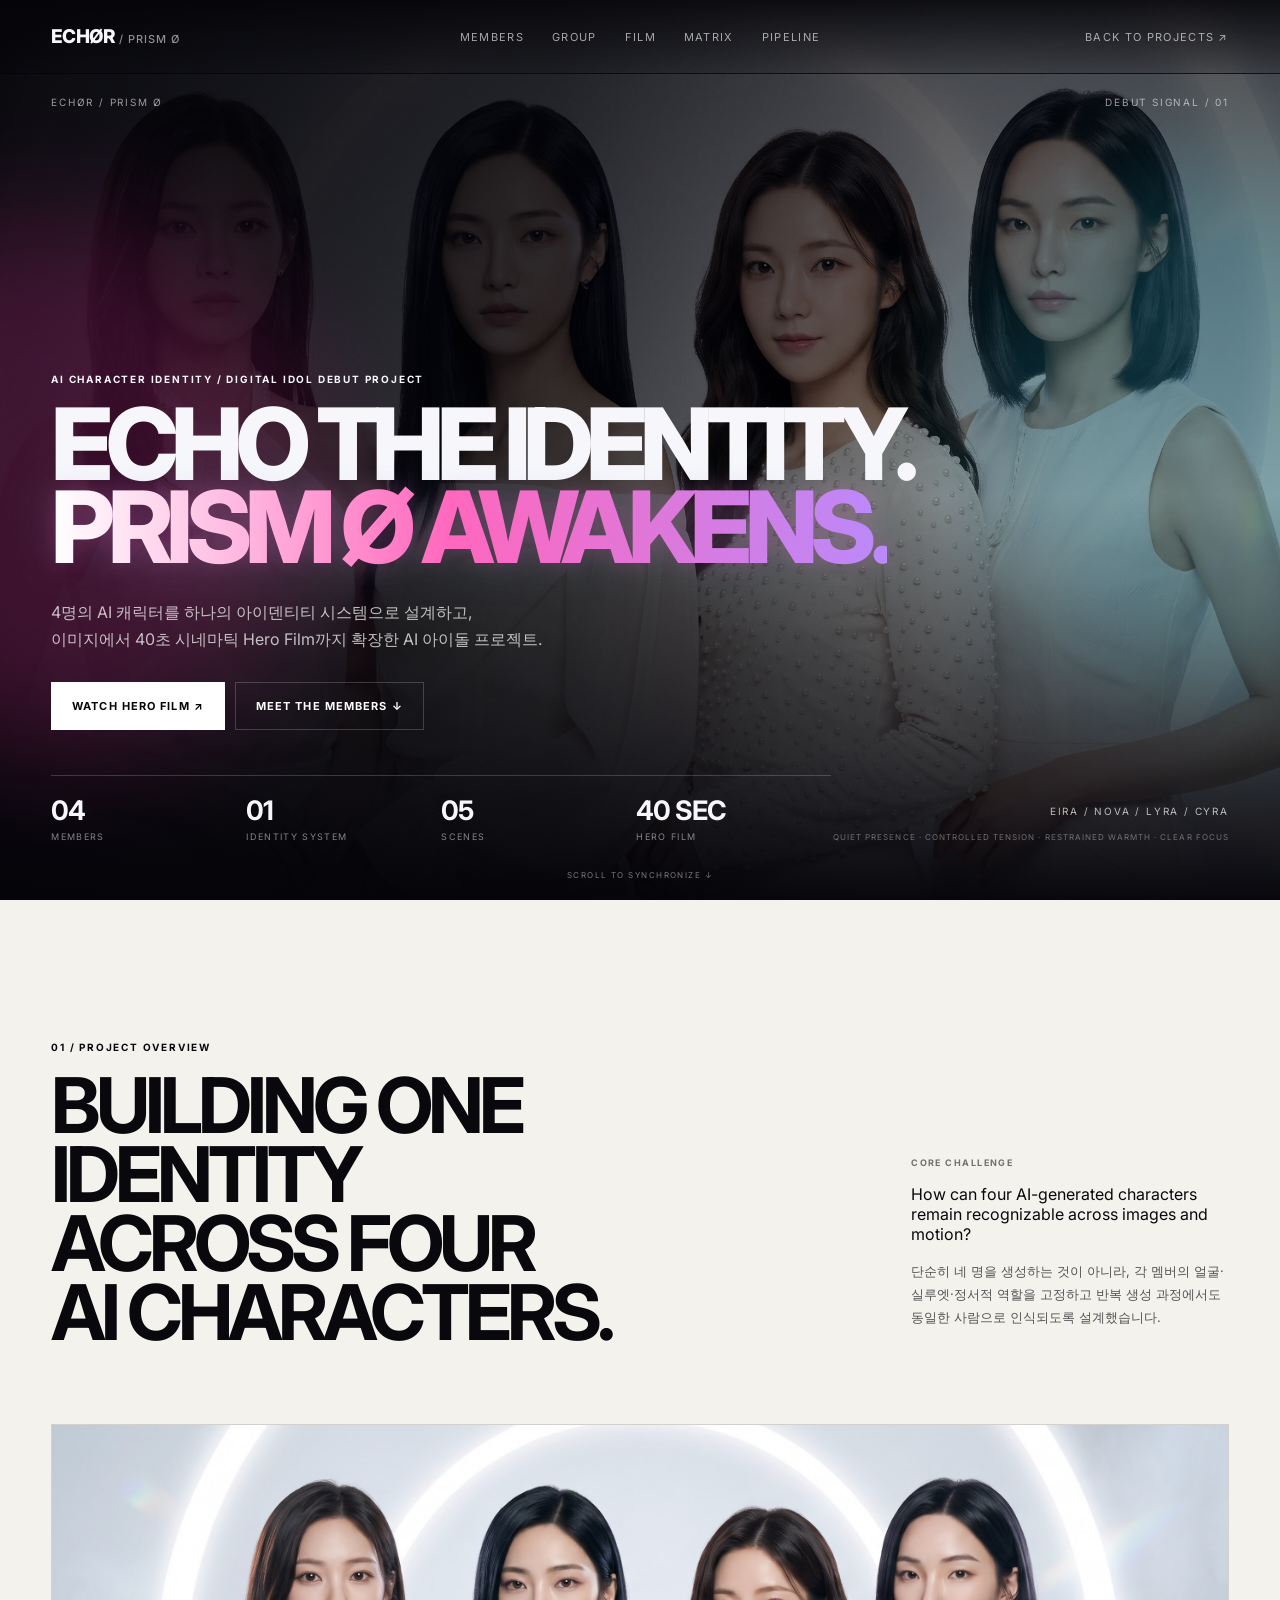
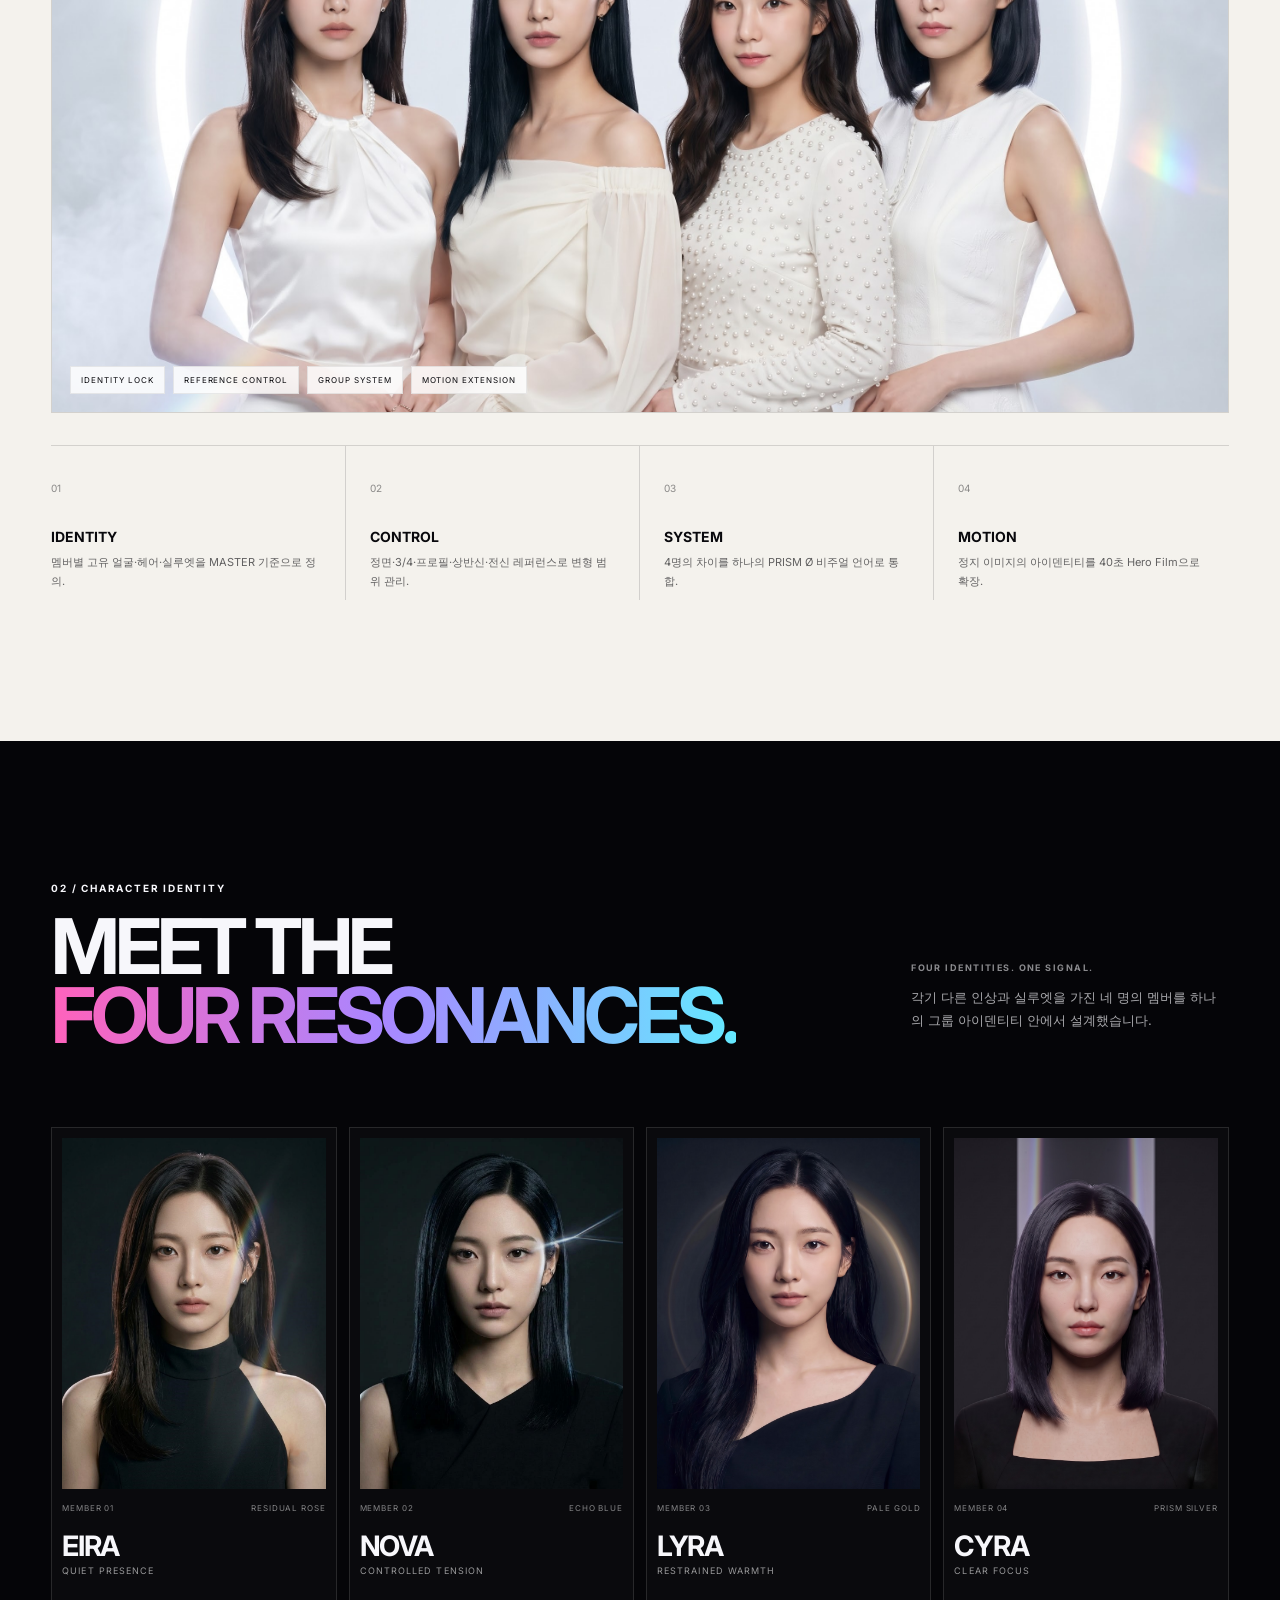
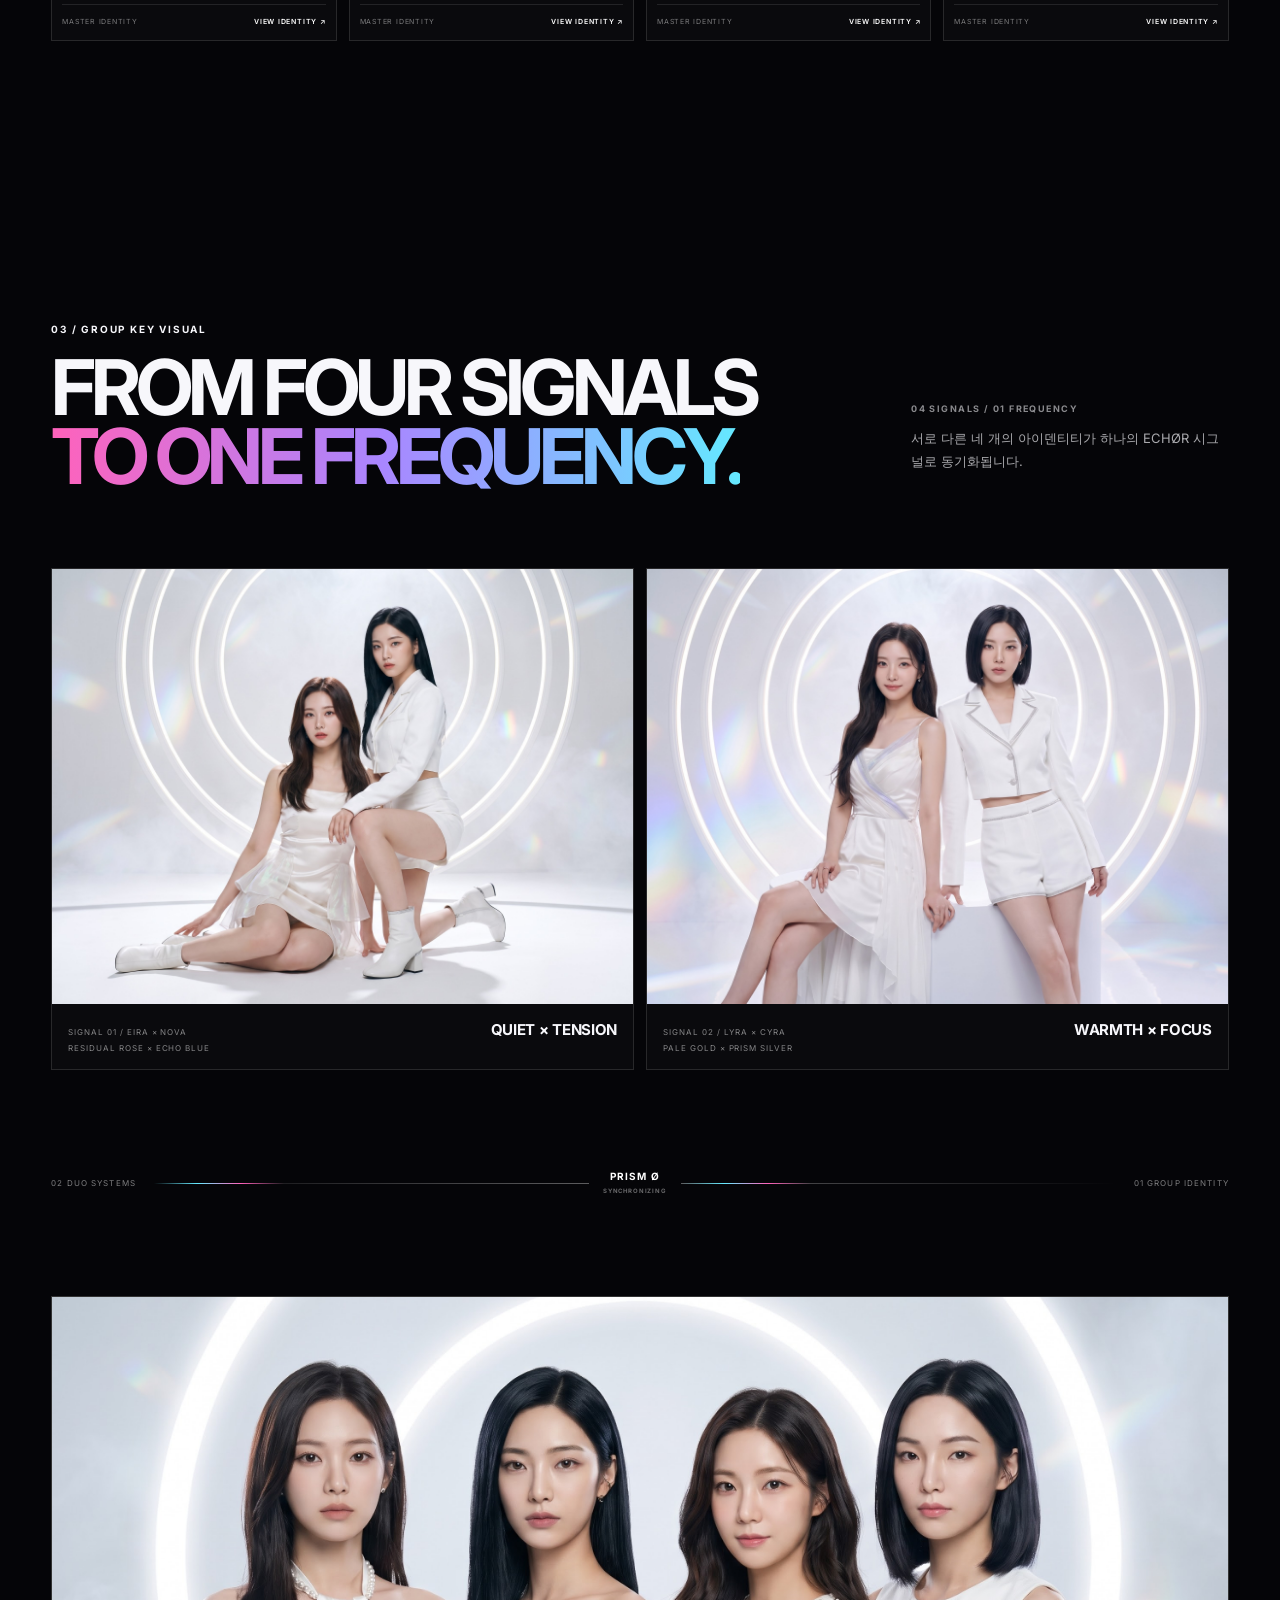
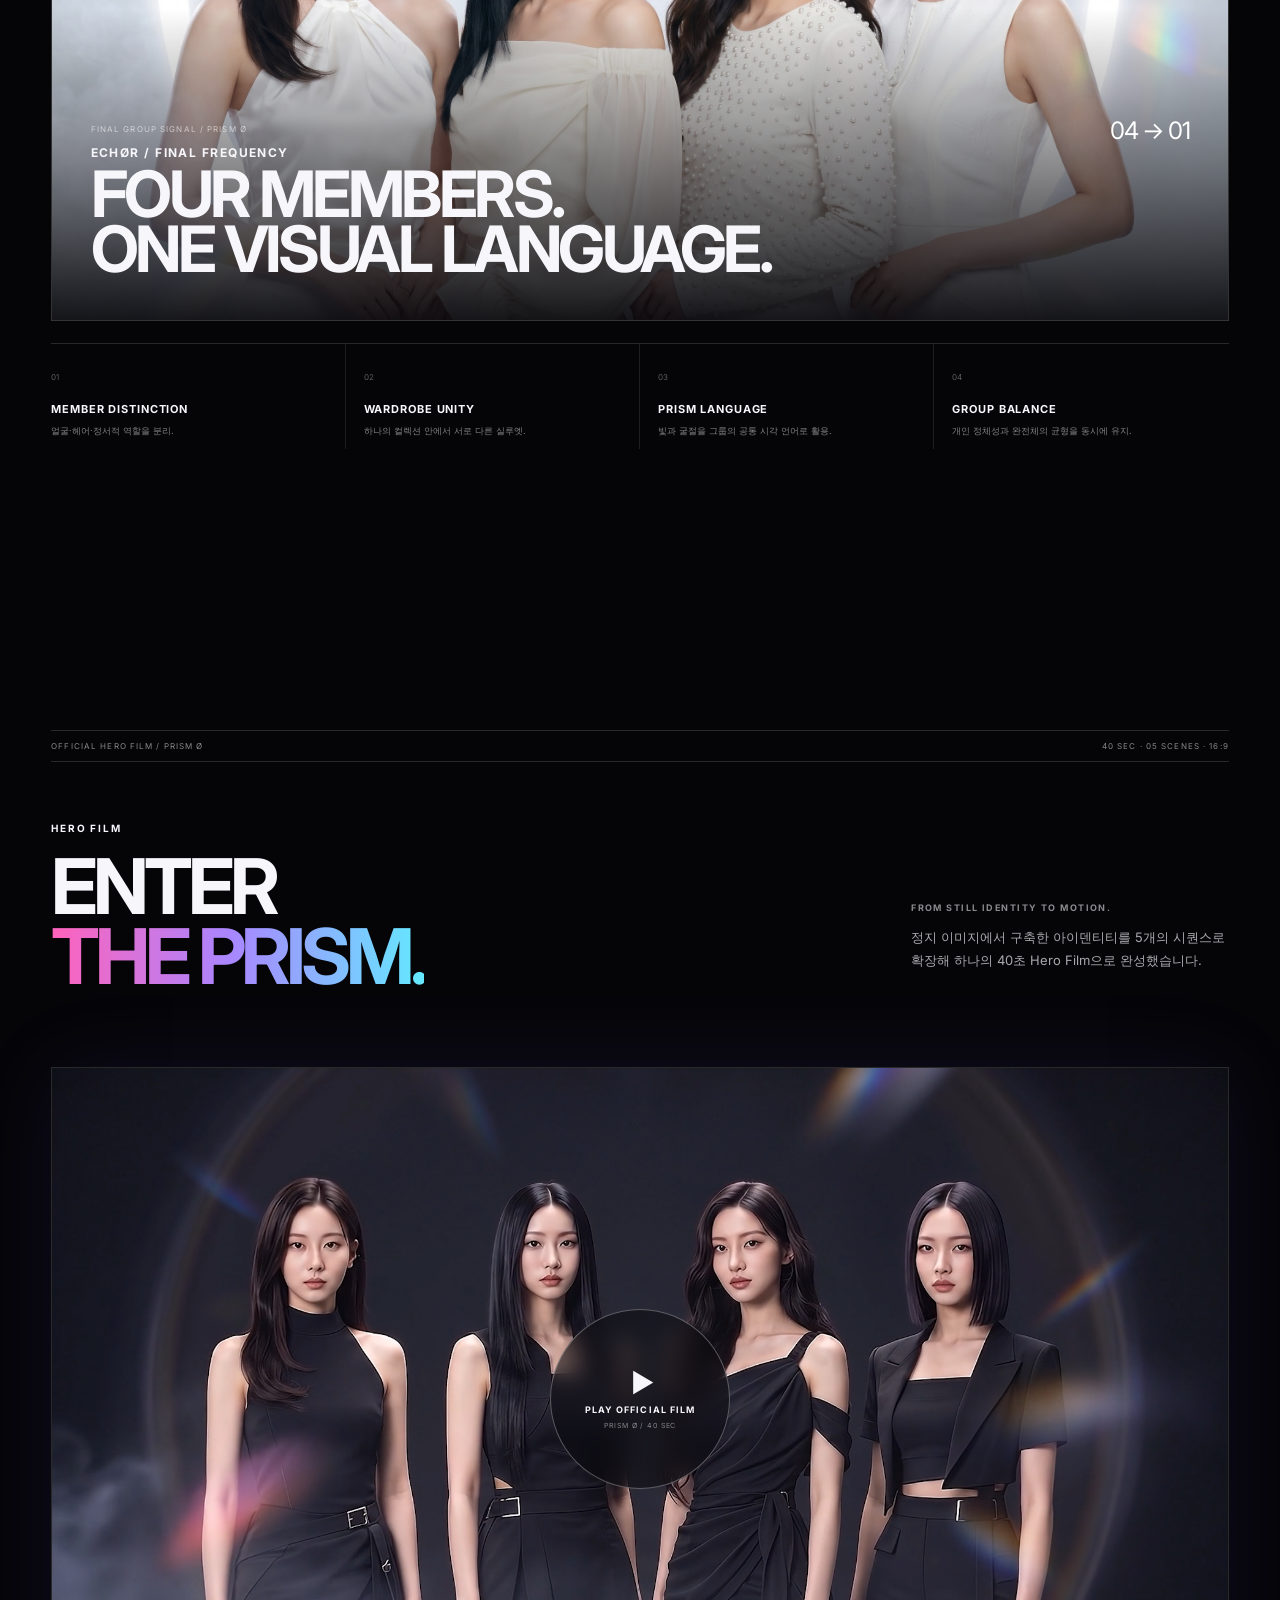
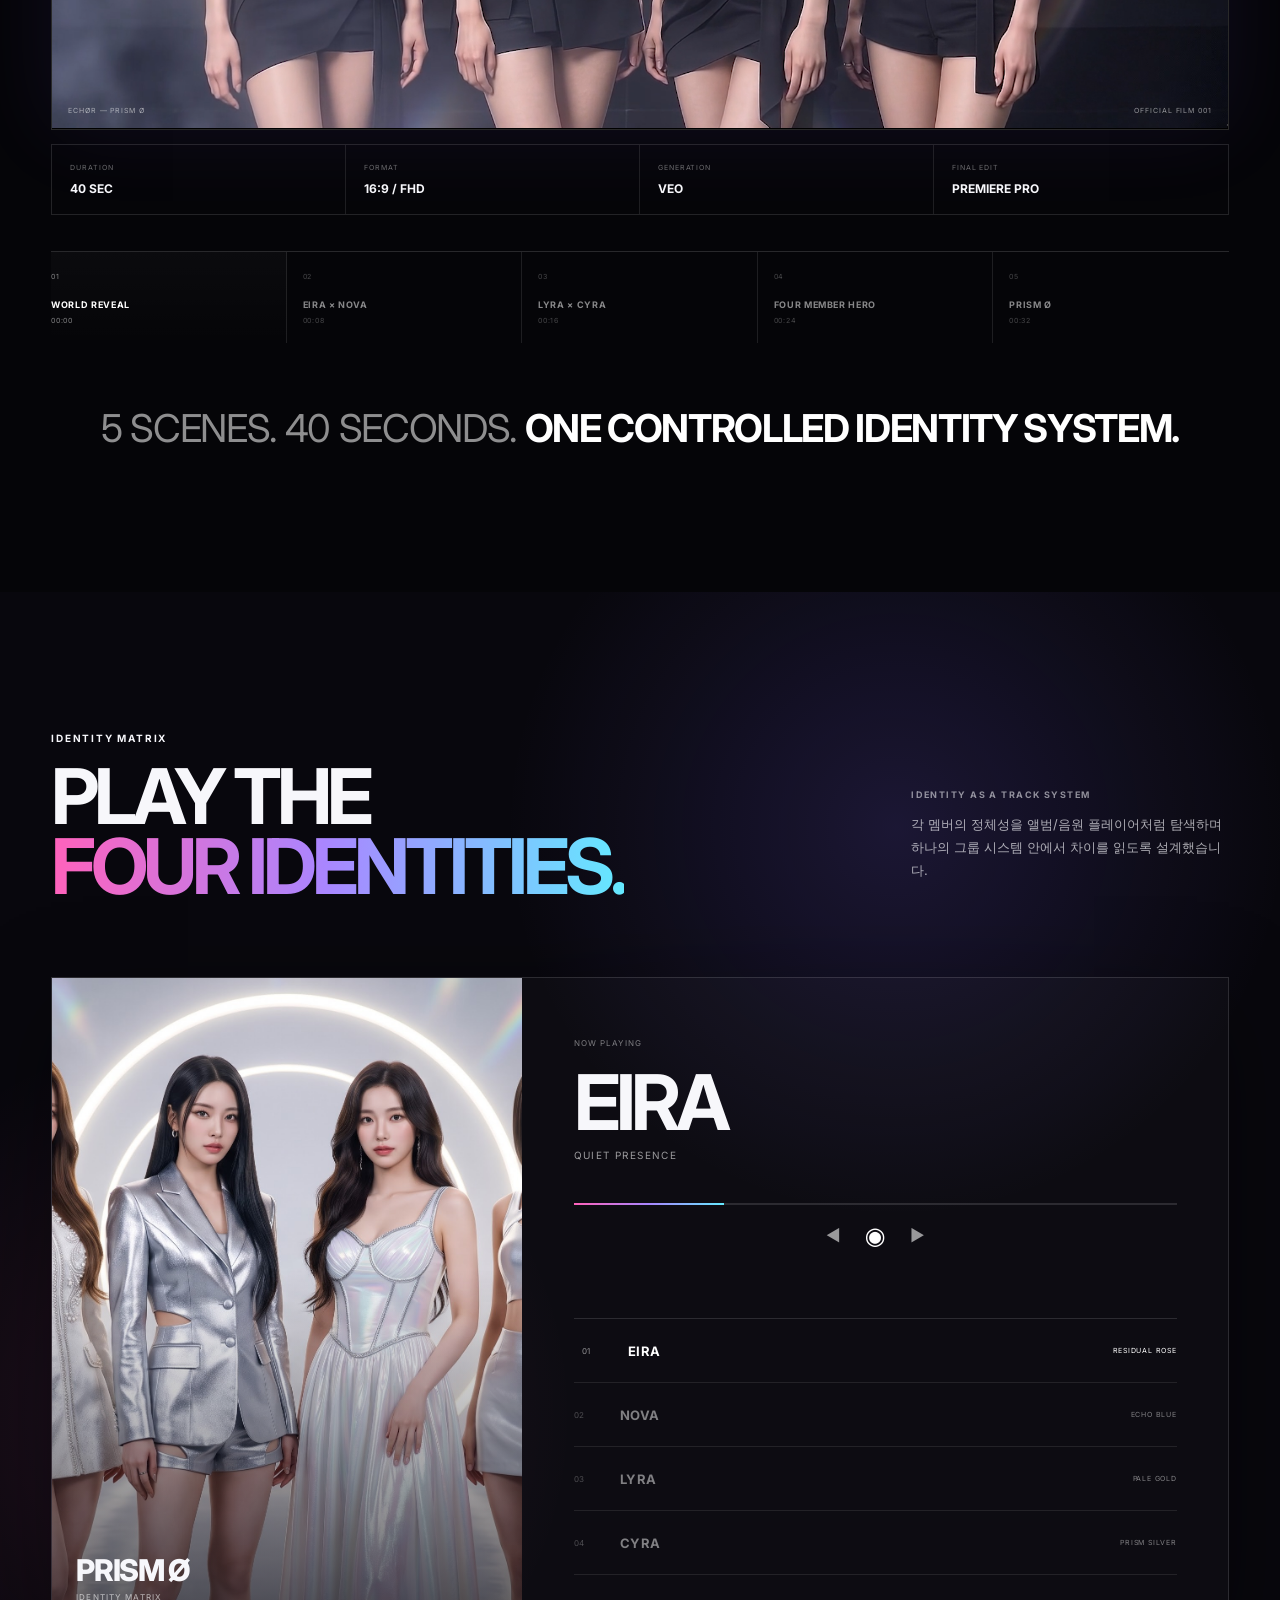
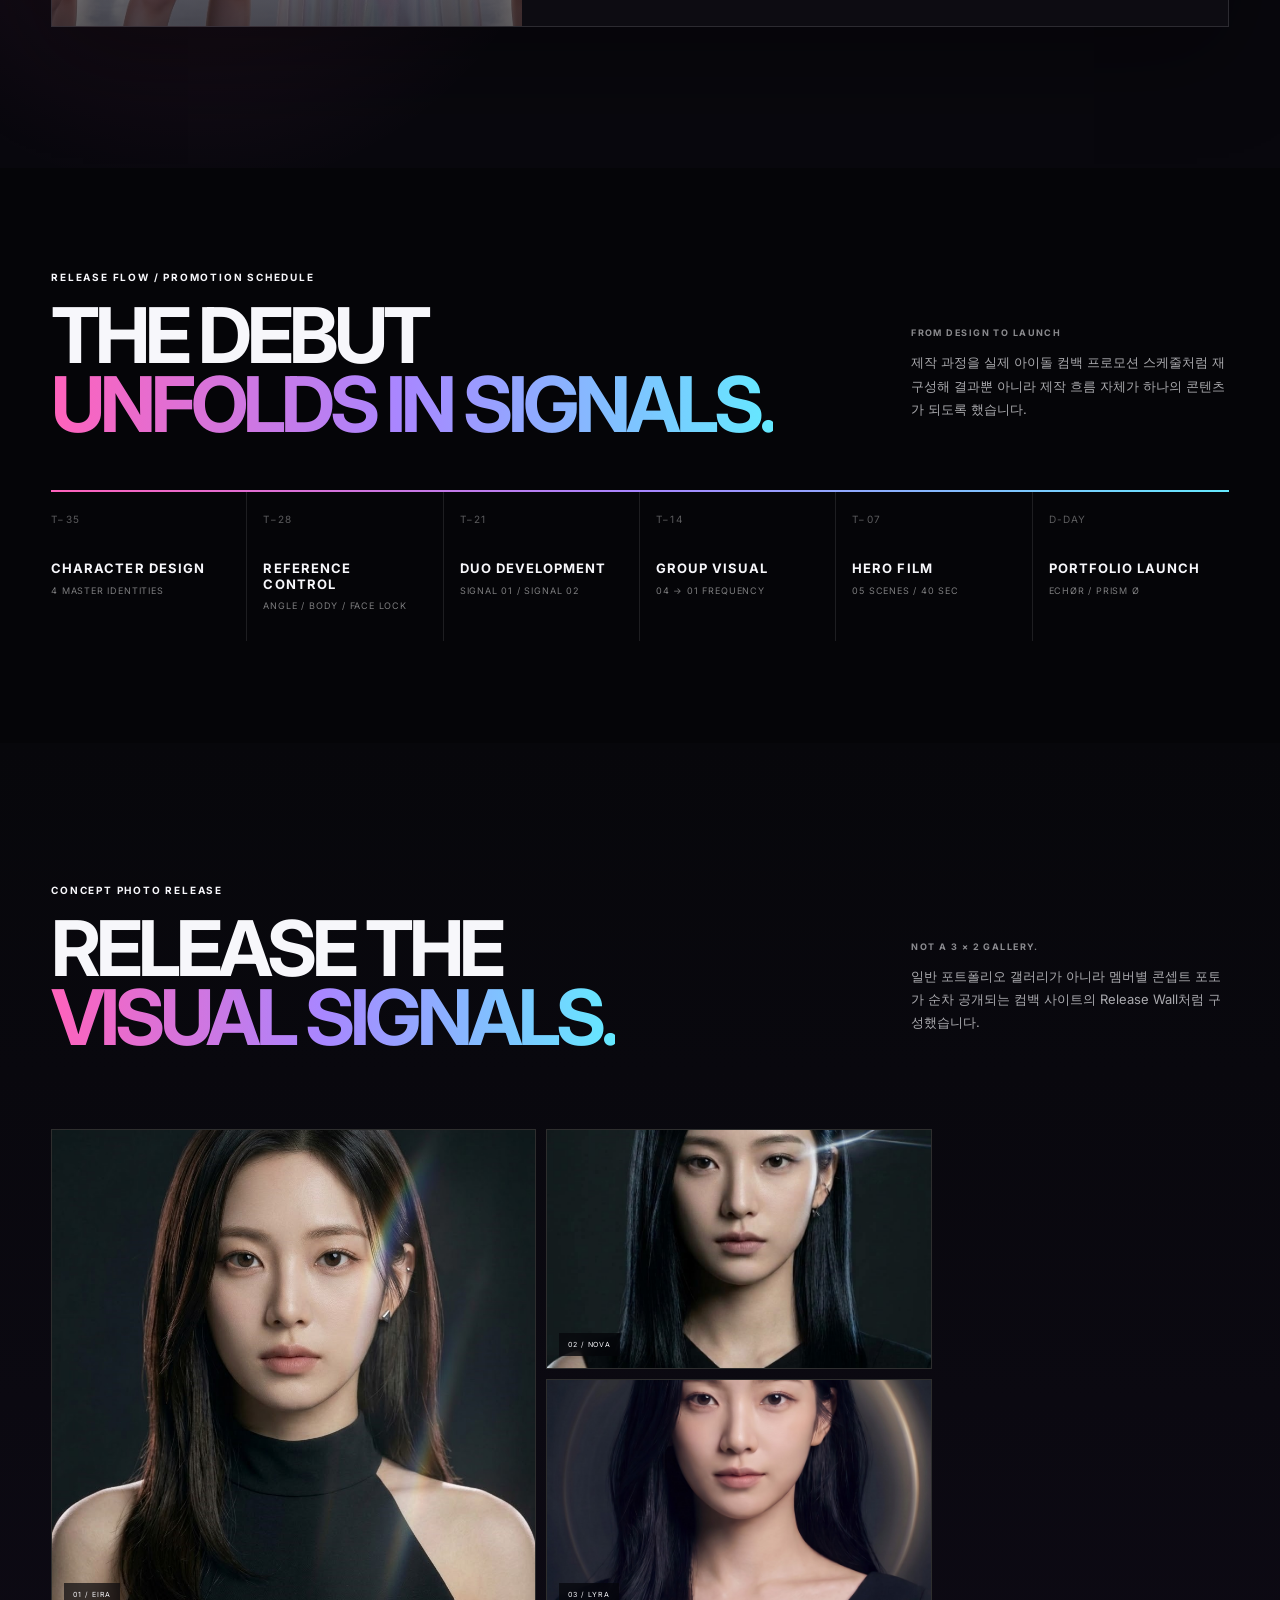
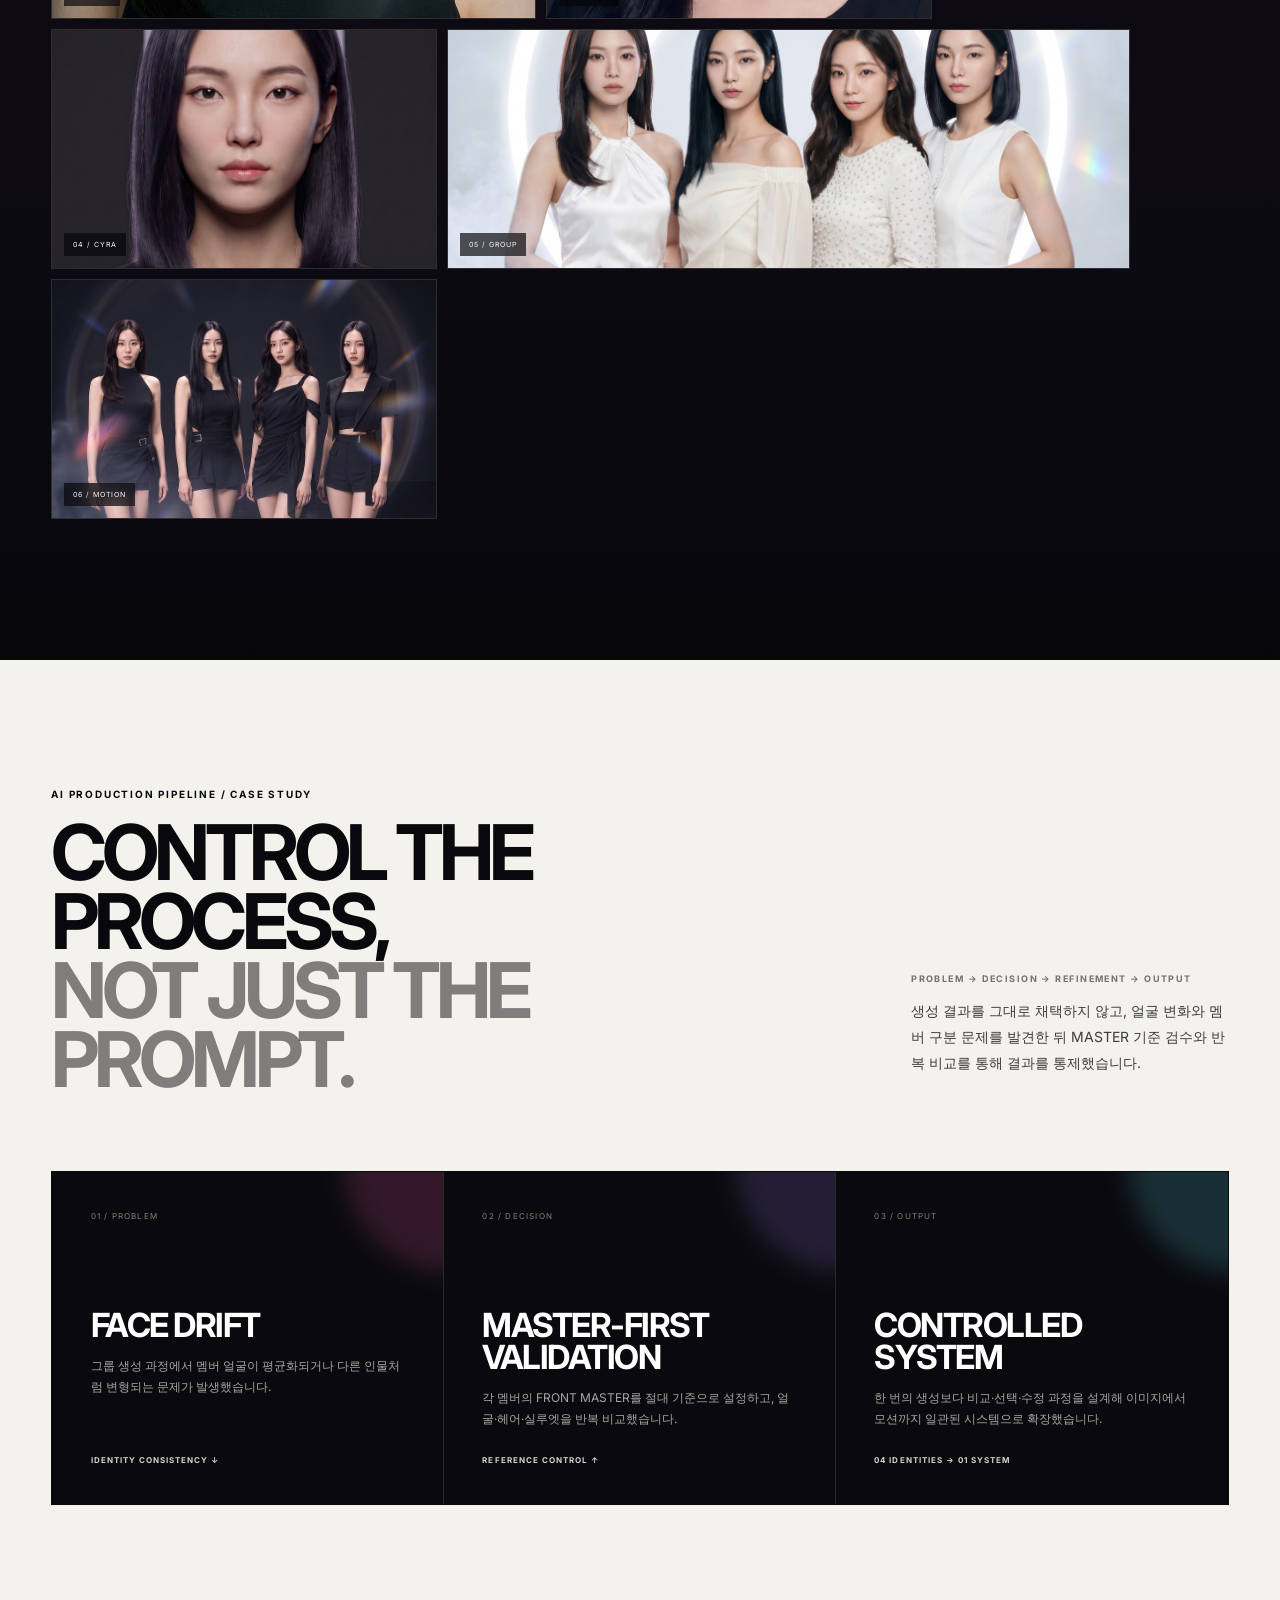
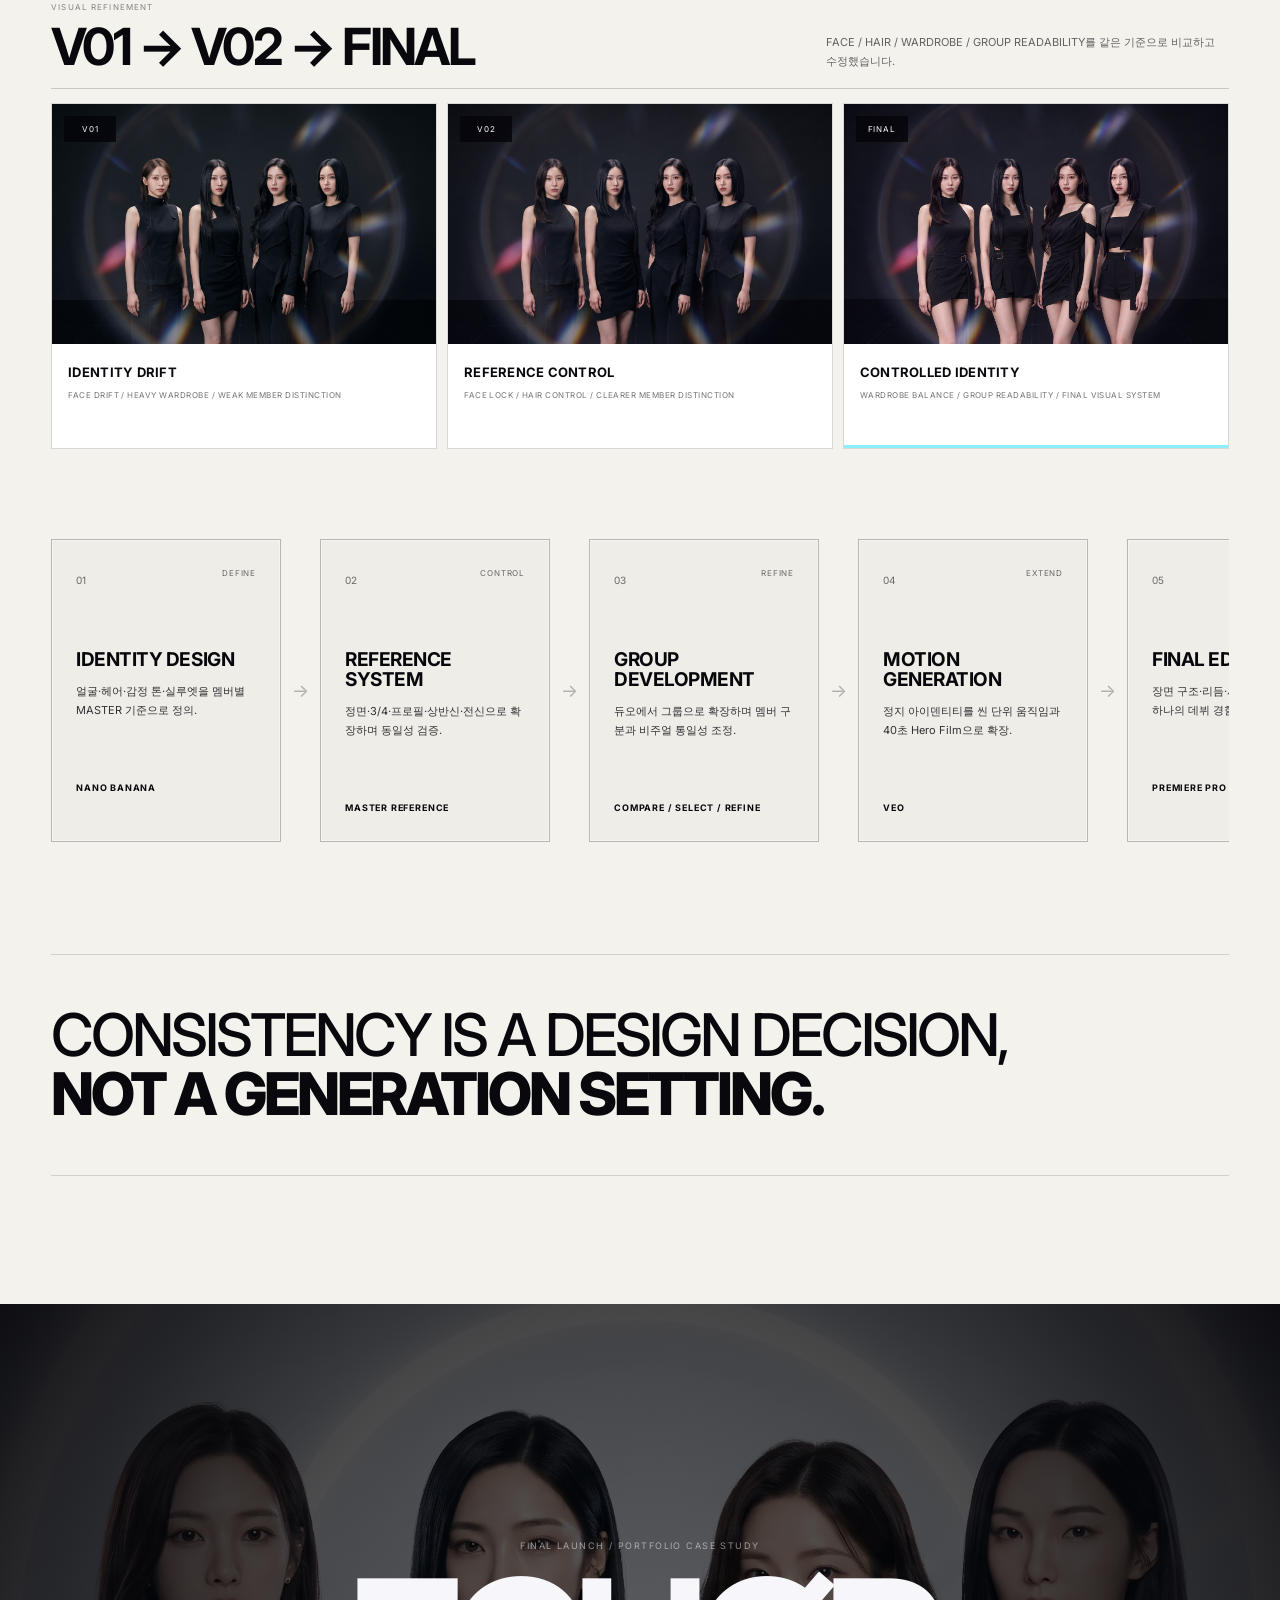
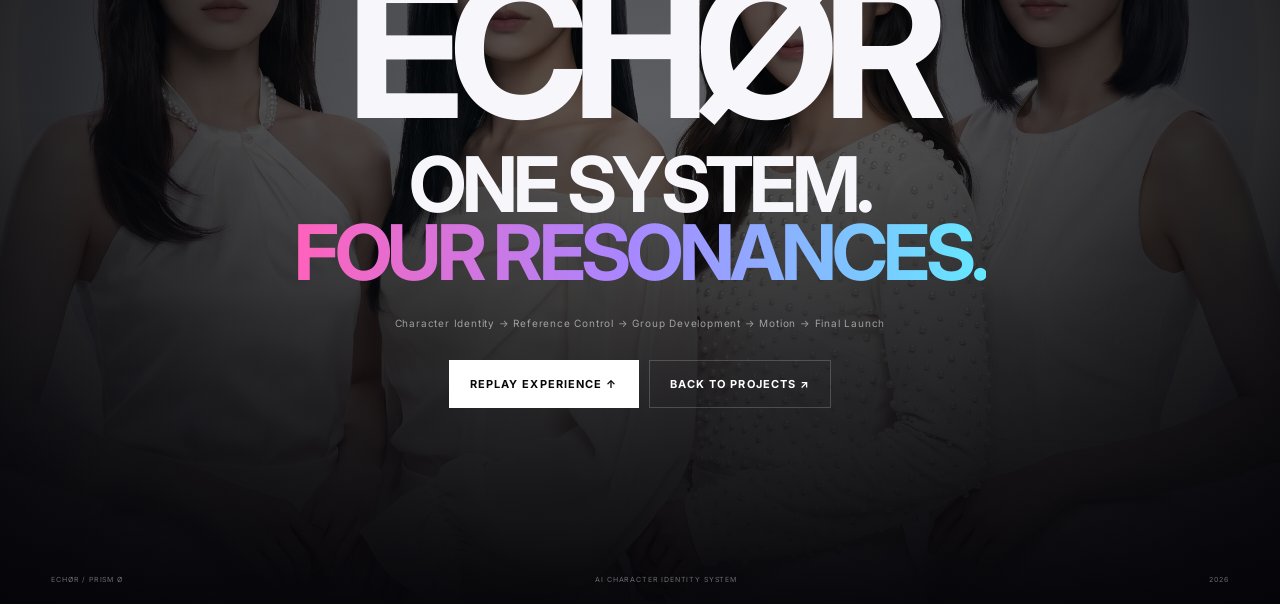
==== commit 4fa3f2b2: "feat: finalize ECHOR responsive case study" ====
--- a/echor.html
+++ b/echor.html
@@ -1,3572 +1,466 @@
 <!DOCTYPE html>
 <html lang="ko">
-
 <head>
-    <meta charset="UTF-8">
-
-    <meta
-        name="viewport"
-        content="width=device-width, initial-scale=1.0"
-    >
-
-    <meta
-        name="description"
-        content="ECHØR — AI Character Identity System & Cinematic Hero Film"
-    >
-
-    <title>ECHØR — PRISM Ø</title>
-
-    <link
-        rel="stylesheet"
-        href="css/echor.css"
-    >
+  <meta charset="UTF-8" />
+  <meta name="viewport" content="width=device-width, initial-scale=1.0, viewport-fit=cover" />
+  <meta name="description" content="ECHØR — AI Character Identity / Digital Idol Debut Experience" />
+  <title>ECHØR — PRISM Ø</title>
+  <link rel="preconnect" href="https://fonts.googleapis.com" />
+  <link rel="preconnect" href="https://fonts.gstatic.com" crossorigin />
+  <link href="https://fonts.googleapis.com/css2?family=Inter:wght@400;500;600;700;800&family=Manrope:wght@400;500;600;700;800&display=swap" rel="stylesheet" />
+  <link rel="stylesheet" href="css/echor.css" />
 </head>
-
-
 <body>
-
-<main>
-
-
-<!-- =========================================================
-     HERO
-========================================================= -->
-
-<section
-    class="echor2-hero"
-    id="echorHero"
->
-
-    <div
-        class="echor2-hero__media"
-        aria-hidden="true"
-    >
-
-        <img
-            class="echor2-hero__image"
-            src="assets/echor/ECHOR_GROUP_KEY_VISUAL_FINAL_4K_16x9.png"
-            alt=""
-        >
-
-        <div class="echor2-hero__image-overlay"></div>
-
-    </div>
-
-
-    <div
-        class="echor2-prism echor2-prism--pink"
-        aria-hidden="true"
-    ></div>
-
-    <div
-        class="echor2-prism echor2-prism--cyan"
-        aria-hidden="true"
-    ></div>
-
-    <div
-        class="echor2-prism echor2-prism--violet"
-        aria-hidden="true"
-    ></div>
-
-    <div
-        class="echor2-hero__grid"
-        aria-hidden="true"
-    ></div>
-
-    <div
-        class="echor2-hero__noise"
-        aria-hidden="true"
-    ></div>
-
-
-    <div class="echor2-hero__hud echor2-container">
-
-        <span>
-            ECHØR / PRISM Ø
-        </span>
-
-        <div>
-
-            <span>
-                DEBUT SIGNAL / 01
-            </span>
-
-            <i></i>
-
-            <span>
-                2026
-            </span>
-
-        </div>
-
-    </div>
-
-
-    <div class="echor2-hero__content echor2-container">
-
-        <p
-            class="echor2-hero__eyebrow"
-            data-echor2-reveal
-        >
-            AI CHARACTER IDENTITY
-            <span>/</span>
-            DIGITAL IDOL DEBUT PROJECT
-        </p>
-
-
-        <h1
-            class="echor2-hero__title"
-            data-echor2-reveal
-        >
-
-            <span class="echor2-title-line">
-                ECHO THE
-                <em>IDENTITY.</em>
-            </span>
-
-            <span class="echor2-title-line">
-                PRISM Ø
-                <em>AWAKENS.</em>
-            </span>
-
+  <div class="page-noise" aria-hidden="true"></div>
+  <div class="cursor-glow" aria-hidden="true"></div>
+
+  <header class="site-header" id="top">
+    <a class="brand" href="#top" aria-label="ECHØR top">ECHØR <span>/ PRISM Ø</span></a>
+    <nav class="site-nav" aria-label="ECHØR navigation">
+      <a href="#members">Members</a>
+      <a href="#group">Group</a>
+      <a href="#film">Film</a>
+      <a href="#matrix">Matrix</a>
+      <a href="#pipeline">Pipeline</a>
+    </nav>
+    <a class="back-link" href="index.html#projects">Back to Projects ↗</a>
+  </header>
+
+  <main>
+    <!-- HERO -->
+    <section class="hero" id="hero">
+      <div class="hero-media">
+        <img src="assets/echor/GROUP/ECHOR_GROUP_FINAL.png" alt="ECHØR four member group final visual" />
+      </div>
+      <div class="hero-scrim" aria-hidden="true"></div>
+      <div class="hero-prism hero-prism-a" aria-hidden="true"></div>
+      <div class="hero-prism hero-prism-b" aria-hidden="true"></div>
+
+      <div class="hero-hud hero-hud-top">
+        <span>ECHØR / PRISM Ø</span>
+        <span>DEBUT SIGNAL / 01</span>
+      </div>
+
+      <div class="hero-copy reveal">
+        <p class="eyebrow">AI CHARACTER IDENTITY / DIGITAL IDOL DEBUT PROJECT</p>
+        <h1 class="hero-title">
+          <span>ECHO THE IDENTITY.</span>
+          <span><em>PRISM Ø AWAKENS.</em></span>
         </h1>
-
-
-        <p
-            class="echor2-hero__description"
-            data-echor2-reveal
-        >
-            4명의 AI 캐릭터를 하나의 아이덴티티 시스템으로 설계하고,
-            <br>
-            이미지에서 40초 시네마틱 Hero Film까지 확장한
-            AI 아이돌 프로젝트.
-        </p>
-
-
-        <div
-            class="echor2-hero__actions"
-            data-echor2-reveal
-        >
-
-            <a
-                href="#heroFilm"
-                class="echor2-btn echor2-btn--primary"
-            >
-                WATCH HERO FILM
-                <span>↗</span>
-            </a>
-
-
-            <a
-                href="#members"
-                class="echor2-btn echor2-btn--secondary"
-            >
-                MEET THE MEMBERS
-                <span>↓</span>
-            </a>
-
-        </div>
-
-
-        <div
-            class="echor2-hero__members"
-            data-echor2-reveal
-        >
-
+        <p class="hero-desc">4명의 AI 캐릭터를 하나의 아이덴티티 시스템으로 설계하고,<br />이미지에서 40초 시네마틱 Hero Film까지 확장한 AI 아이돌 프로젝트.</p>
+        <div class="hero-actions">
+          <button class="btn btn-primary" type="button" data-scroll-target="#film">WATCH HERO FILM ↗</button>
+          <button class="btn btn-ghost" type="button" data-scroll-target="#members">MEET THE MEMBERS ↓</button>
+        </div>
+      </div>
+
+      <div class="hero-stats reveal reveal-delay-1">
+        <div><strong>04</strong><span>MEMBERS</span></div>
+        <div><strong>01</strong><span>IDENTITY SYSTEM</span></div>
+        <div><strong>05</strong><span>SCENES</span></div>
+        <div><strong>40 SEC</strong><span>HERO FILM</span></div>
+      </div>
+
+      <div class="hero-signature">EIRA / NOVA / LYRA / CYRA</div>
+      <div class="hero-traits">QUIET PRESENCE · CONTROLLED TENSION · RESTRAINED WARMTH · CLEAR FOCUS</div>
+      <div class="scroll-cue">SCROLL TO SYNCHRONIZE ↓</div>
+    </section>
+
+    <!-- OVERVIEW -->
+    <section class="section section-light overview" id="overview">
+      <div class="wrap">
+        <div class="section-head split-head reveal">
+          <div>
+            <p class="section-index">01 / PROJECT OVERVIEW</p>
+            <h2>BUILDING ONE<br />IDENTITY<br />ACROSS FOUR<br />AI CHARACTERS.</h2>
+          </div>
+          <div class="head-side">
+            <p class="mini-label">CORE CHALLENGE</p>
+            <p>How can four AI-generated characters remain recognizable across images and motion?</p>
+            <p class="kr-copy">단순히 네 명을 생성하는 것이 아니라, 각 멤버의 얼굴·실루엣·정서적 역할을 고정하고 반복 생성 과정에서도 동일한 사람으로 인식되도록 설계했습니다.</p>
+          </div>
+        </div>
+
+        <div class="overview-visual reveal">
+          <img src="assets/echor/GROUP/ECHOR_GROUP_FINAL.png" alt="ECHØR project overview visual" />
+          <div class="overview-tags">
+            <span>IDENTITY LOCK</span><span>REFERENCE CONTROL</span><span>GROUP SYSTEM</span><span>MOTION EXTENSION</span>
+          </div>
+        </div>
+
+        <div class="overview-grid reveal">
+          <article><span>01</span><h3>IDENTITY</h3><p>멤버별 고유 얼굴·헤어·실루엣을 MASTER 기준으로 정의.</p></article>
+          <article><span>02</span><h3>CONTROL</h3><p>정면·3/4·프로필·상반신·전신 레퍼런스로 변형 범위 관리.</p></article>
+          <article><span>03</span><h3>SYSTEM</h3><p>4명의 차이를 하나의 PRISM Ø 비주얼 언어로 통합.</p></article>
+          <article><span>04</span><h3>MOTION</h3><p>정지 이미지의 아이덴티티를 40초 Hero Film으로 확장.</p></article>
+        </div>
+      </div>
+    </section>
+
+    <!-- MEMBERS -->
+    <section class="section section-dark members" id="members">
+      <div class="wrap">
+        <div class="section-head split-head reveal">
+          <div>
+            <p class="section-index">02 / CHARACTER IDENTITY</p>
+            <h2>MEET THE<br /><span class="gradient-text">FOUR RESONANCES.</span></h2>
+          </div>
+          <div class="head-side">
+            <p class="mini-label">FOUR IDENTITIES. ONE SIGNAL.</p>
+            <p class="kr-copy">각기 다른 인상과 실루엣을 가진 네 명의 멤버를 하나의 그룹 아이덴티티 안에서 설계했습니다.</p>
+          </div>
+        </div>
+
+        <div class="member-grid">
+          <article class="member-card reveal" data-member="eira" tabindex="0" role="button" aria-label="EIRA identity details">
+            <div class="member-photo"><img src="assets/echor/EIRA/EIRA_FRONT_FINAL.png" alt="EIRA" /></div>
+            <div class="member-meta"><span>MEMBER 01</span><span>RESIDUAL ROSE</span></div>
+            <h3>EIRA</h3><p>QUIET PRESENCE</p><div class="member-footer"><span>MASTER IDENTITY</span><b>VIEW IDENTITY ↗</b></div>
+          </article>
+          <article class="member-card reveal reveal-delay-1" data-member="nova" tabindex="0" role="button" aria-label="NOVA identity details">
+            <div class="member-photo"><img src="assets/echor/NOVA/NOVA_FRONT_FINAL.png" alt="NOVA" /></div>
+            <div class="member-meta"><span>MEMBER 02</span><span>ECHO BLUE</span></div>
+            <h3>NOVA</h3><p>CONTROLLED TENSION</p><div class="member-footer"><span>MASTER IDENTITY</span><b>VIEW IDENTITY ↗</b></div>
+          </article>
+          <article class="member-card reveal reveal-delay-2" data-member="lyra" tabindex="0" role="button" aria-label="LYRA identity details">
+            <div class="member-photo"><img src="assets/echor/LYRA/LYRA_FRONT_FINAL.png" alt="LYRA" /></div>
+            <div class="member-meta"><span>MEMBER 03</span><span>PALE GOLD</span></div>
+            <h3>LYRA</h3><p>RESTRAINED WARMTH</p><div class="member-footer"><span>MASTER IDENTITY</span><b>VIEW IDENTITY ↗</b></div>
+          </article>
+          <article class="member-card reveal reveal-delay-3" data-member="cyra" tabindex="0" role="button" aria-label="CYRA identity details">
+            <div class="member-photo"><img src="assets/echor/CYRA/CYRA_FRONT_FINAL.png" alt="CYRA" /></div>
+            <div class="member-meta"><span>MEMBER 04</span><span>PRISM SILVER</span></div>
+            <h3>CYRA</h3><p>CLEAR FOCUS</p><div class="member-footer"><span>MASTER IDENTITY</span><b>VIEW IDENTITY ↗</b></div>
+          </article>
+        </div>
+      </div>
+    </section>
+
+
+
+    <!-- GROUP KEY VISUAL -->
+    <section class="section section-dark group-key" id="group">
+      <div class="wrap">
+        <div class="section-head split-head reveal">
+          <div>
+            <p class="section-index">03 / GROUP KEY VISUAL</p>
+            <h2>FROM FOUR SIGNALS<br /><span class="gradient-text">TO ONE FREQUENCY.</span></h2>
+          </div>
+          <div class="head-side">
+            <p class="mini-label">04 SIGNALS / 01 FREQUENCY</p>
+            <p class="kr-copy">서로 다른 네 개의 아이덴티티가 하나의 ECHØR 시그널로 동기화됩니다.</p>
+          </div>
+        </div>
+
+        <div class="duo-grid">
+          <figure class="duo-card reveal">
+            <div class="duo-media"><img src="assets/echor/GROUP/EIRA_NOVA_FINAL.png" alt="EIRA and NOVA Signal 01" /></div>
+            <figcaption><span>SIGNAL 01 / EIRA × NOVA</span><strong>QUIET × TENSION</strong><small>RESIDUAL ROSE × ECHO BLUE</small></figcaption>
+          </figure>
+          <figure class="duo-card reveal reveal-delay-1">
+            <div class="duo-media"><img src="assets/echor/GROUP/LYRA_CYRA_FINAL.png" alt="LYRA and CYRA Signal 02" /></div>
+            <figcaption><span>SIGNAL 02 / LYRA × CYRA</span><strong>WARMTH × FOCUS</strong><small>PALE GOLD × PRISM SILVER</small></figcaption>
+          </figure>
+        </div>
+
+        <div class="sync reveal" aria-label="Synchronization 04 to 01">
+          <span>02 DUO SYSTEMS</span><div class="sync-line"><i></i><b>PRISM Ø<br /><small>SYNCHRONIZING</small></b><i></i></div><span>01 GROUP IDENTITY</span>
+        </div>
+
+        <figure class="group-final reveal">
+          <div class="group-final-media"><img src="assets/echor/GROUP/ECHOR_GROUP_FINAL.png" alt="ECHØR final four member group" /></div>
+          <div class="group-final-overlay">
+            <p>FINAL GROUP SIGNAL / PRISM Ø</p>
+            <span>04 → 01</span>
+            <h3>ECHØR / FINAL FREQUENCY</h3>
+            <strong>FOUR MEMBERS.<br />ONE VISUAL LANGUAGE.</strong>
+          </div>
+        </figure>
+
+        <div class="principles reveal">
+          <article><span>01</span><h3>MEMBER DISTINCTION</h3><p>얼굴·헤어·정서적 역할을 분리.</p></article>
+          <article><span>02</span><h3>WARDROBE UNITY</h3><p>하나의 컬렉션 안에서 서로 다른 실루엣.</p></article>
+          <article><span>03</span><h3>PRISM LANGUAGE</h3><p>빛과 굴절을 그룹의 공통 시각 언어로 활용.</p></article>
+          <article><span>04</span><h3>GROUP BALANCE</h3><p>개인 정체성과 완전체의 균형을 동시에 유지.</p></article>
+        </div>
+      </div>
+    </section>
+
+
+
+    <!-- HERO FILM -->
+    <section class="section section-dark hero-film" id="film">
+      <div class="wrap">
+        <div class="film-kicker reveal"><span>OFFICIAL HERO FILM / PRISM Ø</span><span>40 SEC · 05 SCENES · 16:9</span></div>
+        <div class="section-head split-head reveal">
+          <div><p class="section-index">HERO FILM</p><h2>ENTER<br /><span class="gradient-text">THE PRISM.</span></h2></div>
+          <div class="head-side"><p class="mini-label">FROM STILL IDENTITY TO MOTION.</p><p class="kr-copy">정지 이미지에서 구축한 아이덴티티를 5개의 시퀀스로 확장해 하나의 40초 Hero Film으로 완성했습니다.</p></div>
+        </div>
+
+        <div class="film-stage reveal">
+          <video id="heroFilm" preload="metadata" poster="assets/echor/VIDEO/ECHOR_HERO_FILM_THUMBNAIL_FINAL_16x9.png" playsinline>
+            <source src="assets/echor/VIDEO/ECHOR_HERO_FILM_PRISM_O_FINAL_40S_16x9.mp4" type="video/mp4" />
+          </video>
+          <button class="film-play" id="filmPlay" type="button" aria-label="Play ECHØR Hero Film"><span>▶</span><b>PLAY OFFICIAL FILM</b><small>PRISM Ø / 40 SEC</small></button>
+          <div class="film-frame-label"><span>ECHØR — PRISM Ø</span><span>OFFICIAL FILM 001</span></div>
+        </div>
+
+        <div class="film-meta reveal">
+          <div><span>DURATION</span><strong>40 SEC</strong></div><div><span>FORMAT</span><strong>16:9 / FHD</strong></div><div><span>GENERATION</span><strong>VEO</strong></div><div><span>FINAL EDIT</span><strong>PREMIERE PRO</strong></div>
+        </div>
+
+        <div class="scene-timeline reveal">
+          <button class="scene-step active" type="button" data-time="0"><span>01</span><b>WORLD REVEAL</b><small>00:00</small></button>
+          <button class="scene-step" type="button" data-time="8"><span>02</span><b>EIRA × NOVA</b><small>00:08</small></button>
+          <button class="scene-step" type="button" data-time="16"><span>03</span><b>LYRA × CYRA</b><small>00:16</small></button>
+          <button class="scene-step" type="button" data-time="24"><span>04</span><b>FOUR MEMBER HERO</b><small>00:24</small></button>
+          <button class="scene-step" type="button" data-time="32"><span>05</span><b>PRISM Ø</b><small>00:32</small></button>
+        </div>
+        <p class="film-closing reveal">5 SCENES. 40 SECONDS. <strong>ONE CONTROLLED IDENTITY SYSTEM.</strong></p>
+      </div>
+    </section>
+
+    <!-- IDENTITY MATRIX -->
+    <section class="section section-matrix" id="matrix">
+      <div class="wrap">
+        <div class="section-head split-head reveal">
+          <div><p class="section-index">IDENTITY MATRIX</p><h2>PLAY THE<br /><span class="gradient-text">FOUR IDENTITIES.</span></h2></div>
+          <div class="head-side"><p class="mini-label">IDENTITY AS A TRACK SYSTEM</p><p class="kr-copy">각 멤버의 정체성을 앨범/음원 플레이어처럼 탐색하며 하나의 그룹 시스템 안에서 차이를 읽도록 설계했습니다.</p></div>
+        </div>
+
+        <div class="matrix-player reveal">
+          <div class="matrix-cover"><img src="assets/echor/GROUP/ECHOR_GROUP_MATRIX_COVER.png" alt="ECHØR Identity Matrix cover" /><div class="matrix-cover-badge">PRISM Ø<br /><span>IDENTITY MATRIX</span></div></div>
+          <div class="matrix-panel">
+            <div class="matrix-now"><span>NOW PLAYING</span><strong id="matrixName">EIRA</strong><p id="matrixPhrase">QUIET PRESENCE</p></div>
+            <div class="matrix-progress"><i id="matrixProgress"></i></div>
+            <div class="matrix-controls" aria-hidden="true"><span>◀</span><b>◉</b><span>▶</span></div>
+            <div class="matrix-tracks">
+              <button class="matrix-track active" type="button" data-name="EIRA" data-phrase="QUIET PRESENCE" data-index="1"><span>01</span><b>EIRA</b><small>RESIDUAL ROSE</small></button>
+              <button class="matrix-track" type="button" data-name="NOVA" data-phrase="CONTROLLED TENSION" data-index="2"><span>02</span><b>NOVA</b><small>ECHO BLUE</small></button>
+              <button class="matrix-track" type="button" data-name="LYRA" data-phrase="RESTRAINED WARMTH" data-index="3"><span>03</span><b>LYRA</b><small>PALE GOLD</small></button>
+              <button class="matrix-track" type="button" data-name="CYRA" data-phrase="CLEAR FOCUS" data-index="4"><span>04</span><b>CYRA</b><small>PRISM SILVER</small></button>
+            </div>
+          </div>
+        </div>
+      </div>
+    </section>
+
+    <!-- RELEASE FLOW -->
+    <section class="section section-dark release" id="release">
+      <div class="wrap">
+        <div class="section-head split-head reveal">
+          <div><p class="section-index">RELEASE FLOW / PROMOTION SCHEDULE</p><h2>THE DEBUT<br /><span class="gradient-text">UNFOLDS IN SIGNALS.</span></h2></div>
+          <div class="head-side"><p class="mini-label">FROM DESIGN TO LAUNCH</p><p class="kr-copy">제작 과정을 실제 아이돌 컴백 프로모션 스케줄처럼 재구성해 결과뿐 아니라 제작 흐름 자체가 하나의 콘텐츠가 되도록 했습니다.</p></div>
+        </div>
+        <div class="release-line reveal">
+          <article><span>T−35</span><b>CHARACTER DESIGN</b><p>4 MASTER IDENTITIES</p></article>
+          <article><span>T−28</span><b>REFERENCE CONTROL</b><p>ANGLE / BODY / FACE LOCK</p></article>
+          <article><span>T−21</span><b>DUO DEVELOPMENT</b><p>SIGNAL 01 / SIGNAL 02</p></article>
+          <article><span>T−14</span><b>GROUP VISUAL</b><p>04 → 01 FREQUENCY</p></article>
+          <article><span>T−07</span><b>HERO FILM</b><p>05 SCENES / 40 SEC</p></article>
+          <article><span>D-DAY</span><b>PORTFOLIO LAUNCH</b><p>ECHØR / PRISM Ø</p></article>
+        </div>
+      </div>
+    </section>
+
+    <!-- CONCEPT GALLERY -->
+    <section class="section section-gallery" id="gallery">
+      <div class="wrap">
+        <div class="section-head split-head reveal">
+          <div><p class="section-index">CONCEPT PHOTO RELEASE</p><h2>RELEASE THE<br /><span class="gradient-text">VISUAL SIGNALS.</span></h2></div>
+          <div class="head-side"><p class="mini-label">NOT A 3 × 2 GALLERY.</p><p class="kr-copy">일반 포트폴리오 갤러리가 아니라 멤버별 콘셉트 포토가 순차 공개되는 컴백 사이트의 Release Wall처럼 구성했습니다.</p></div>
+        </div>
+        <div class="gallery-release">
+          <button class="gallery-item gallery-item-large reveal" type="button" data-image="assets/echor/EIRA/EIRA_FRONT_FINAL.png" data-title="EIRA / CONCEPT PHOTO 01"><img src="assets/echor/EIRA/EIRA_FRONT_FINAL.png" alt="EIRA concept photo" /><span>01 / EIRA</span></button>
+          <button class="gallery-item reveal" type="button" data-image="assets/echor/NOVA/NOVA_FRONT_FINAL.png" data-title="NOVA / CONCEPT PHOTO 02"><img src="assets/echor/NOVA/NOVA_FRONT_FINAL.png" alt="NOVA concept photo" /><span>02 / NOVA</span></button>
+          <button class="gallery-item reveal" type="button" data-image="assets/echor/LYRA/LYRA_FRONT_FINAL.png" data-title="LYRA / CONCEPT PHOTO 03"><img src="assets/echor/LYRA/LYRA_FRONT_FINAL.png" alt="LYRA concept photo" /><span>03 / LYRA</span></button>
+          <button class="gallery-item reveal" type="button" data-image="assets/echor/CYRA/CYRA_FRONT_FINAL.png" data-title="CYRA / CONCEPT PHOTO 04"><img src="assets/echor/CYRA/CYRA_FRONT_FINAL.png" alt="CYRA concept photo" /><span>04 / CYRA</span></button>
+          <button class="gallery-item gallery-item-wide reveal" type="button" data-image="assets/echor/GROUP/ECHOR_GROUP_FINAL.png" data-title="GROUP / FINAL FREQUENCY"><img src="assets/echor/GROUP/ECHOR_GROUP_FINAL.png" alt="ECHØR group concept photo" /><span>05 / GROUP</span></button>
+          <button class="gallery-item reveal" type="button" data-image="assets/echor/VIDEO/ECHOR_HERO_FILM_THUMBNAIL_FINAL_16x9.png" data-title="MOTION / HERO FILM"><img src="assets/echor/VIDEO/ECHOR_HERO_FILM_THUMBNAIL_FINAL_16x9.png" alt="ECHØR motion still" /><span>06 / MOTION</span></button>
+        </div>
+      </div>
+    </section>
+
+    <!-- PIPELINE -->
+    <section class="section section-light pipeline" id="pipeline">
+      <div class="wrap">
+        <div class="section-head split-head reveal">
+          <div>
+            <p class="section-index">AI PRODUCTION PIPELINE / CASE STUDY</p>
+            <h2>CONTROL THE<br />PROCESS,<br /><span>NOT JUST THE PROMPT.</span></h2>
+          </div>
+          <div class="head-side">
+            <p class="mini-label">PROBLEM → DECISION → REFINEMENT → OUTPUT</p>
+            <p class="kr-copy">생성 결과를 그대로 채택하지 않고, 얼굴 변화와 멤버 구분 문제를 발견한 뒤 MASTER 기준 검수와 반복 비교를 통해 결과를 통제했습니다.</p>
+          </div>
+        </div>
+
+        <div class="case-study-band reveal">
+          <article class="case-card case-problem">
+            <span>01 / PROBLEM</span>
+            <h3>FACE DRIFT</h3>
+            <p>그룹 생성 과정에서 멤버 얼굴이 평균화되거나 다른 인물처럼 변형되는 문제가 발생했습니다.</p>
+            <b>IDENTITY CONSISTENCY ↓</b>
+          </article>
+
+          <article class="case-card case-decision">
+            <span>02 / DECISION</span>
+            <h3>MASTER-FIRST VALIDATION</h3>
+            <p>각 멤버의 FRONT MASTER를 절대 기준으로 설정하고, 얼굴·헤어·실루엣을 반복 비교했습니다.</p>
+            <b>REFERENCE CONTROL ↑</b>
+          </article>
+
+          <article class="case-card case-output">
+            <span>03 / OUTPUT</span>
+            <h3>CONTROLLED SYSTEM</h3>
+            <p>한 번의 생성보다 비교·선택·수정 과정을 설계해 이미지에서 모션까지 일관된 시스템으로 확장했습니다.</p>
+            <b>04 IDENTITIES → 01 SYSTEM</b>
+          </article>
+        </div>
+
+        <div class="pipeline-refinement reveal">
+          <div class="pipeline-subhead">
             <div>
-                <strong>EIRA</strong>
-                <span>QUIET PRESENCE</span>
+              <span>VISUAL REFINEMENT</span>
+              <h3>V01 → V02 → FINAL</h3>
             </div>
-
-            <div>
-                <strong>NOVA</strong>
-                <span>CONTROLLED TENSION</span>
-            </div>
-
-            <div>
-                <strong>LYRA</strong>
-                <span>RESTRAINED WARMTH</span>
-            </div>
-
-            <div>
-                <strong>CYRA</strong>
-                <span>CLEAR FOCUS</span>
-            </div>
-
-        </div>
-
-    </div>
-
-
-    <div
-        class="echor2-hero__data-wrap echor2-container"
-        data-echor2-reveal
-    >
-
-        <div class="echor2-hero__data">
-
-            <div>
-                <strong>04</strong>
-                <span>MEMBERS</span>
-            </div>
-
-            <div>
-                <strong>01</strong>
-                <span>IDENTITY SYSTEM</span>
-            </div>
-
-            <div>
-                <strong>05</strong>
-                <span>SCENES</span>
-            </div>
-
-            <div>
-                <strong>40 SEC</strong>
-                <span>HERO FILM</span>
-            </div>
-
-        </div>
-
-    </div>
-
-</section>
-
-
-
-<!-- =========================================================
-     01 / PROJECT OVERVIEW
-========================================================= -->
-
-<section
-    class="echor-overview"
-    id="overview"
->
-
-    <div class="echor-container">
-
-        <p class="echor-section-index">
-            01 / PROJECT OVERVIEW
-        </p>
-
-
-        <div class="echor-overview-grid">
-
-            <div>
-
-                <p class="echor-kicker">
-                    AI CHARACTER IDENTITY SYSTEM
-                </p>
-
-                <h2>
-                    BUILDING ONE IDENTITY
-                    <br>
-                    ACROSS FOUR
-                    <br>
-                    AI CHARACTERS.
-                </h2>
-
-            </div>
-
-
-            <div class="echor-overview-copy">
-
-                <span>
-                    CREATIVE CHALLENGE
-                </span>
-
-                <p>
-                    How can four AI-generated characters
-                    remain recognizable across images
-                    and motion?
-                </p>
-
-                <p>
-                    개별 캐릭터의 얼굴·헤어·체형·실루엣을
-                    기준으로 정의하고 정면, 측면, 전신,
-                    그룹 비주얼과 영상까지 동일성을
-                    반복 검수했습니다.
-                </p>
-
-            </div>
-
-        </div>
-
-
-        <figure class="echor-overview-visual">
-
-            <img
-                src="assets/echor/ECHOR_GROUP_KEY_VISUAL_FINAL_4K_16x9.png"
-                alt="ECHØR Group Key Visual"
-            >
-
-            <figcaption>
-                GROUP KEY VISUAL / PRISM Ø
-            </figcaption>
-
-        </figure>
-
-    </div>
-
-</section>
-
-
-
-<!-- =========================================================
-     02 / CHARACTER IDENTITY
-========================================================= -->
-
-<section
-    class="echor-members2"
-    id="members"
->
-
-    <div
-        class="echor-members2__glow
-               echor-members2__glow--left"
-        aria-hidden="true"
-    ></div>
-
-    <div
-        class="echor-members2__glow
-               echor-members2__glow--right"
-        aria-hidden="true"
-    ></div>
-
-
-    <div class="echor-container">
-
-        <header class="echor-members2__header">
-
-            <div>
-
-                <p class="echor-members2__index">
-                    02 / CHARACTER IDENTITY
-                </p>
-
-                <h2>
-                    MEET THE
-                    <br>
-
-                    <span>
-                        FOUR RESONANCES.
-                    </span>
-                </h2>
-
-            </div>
-
-
-            <div class="echor-members2__intro">
-
-                <strong>
-                    FOUR IDENTITIES.
-                    <br>
-                    ONE SIGNAL.
-                </strong>
-
-                <p>
-                    각기 다른 인상과 실루엣을 가진
-                    네 명의 멤버를 하나의 그룹
-                    아이덴티티 안에서 설계했습니다.
-                </p>
-
-            </div>
-
-        </header>
-
-
-        <div class="echor-members2__grid">
-
-
-            <button
-                class="echor-member2 echor-member2--eira"
-                type="button"
-                data-echor-member="eira"
-            >
-
-                <div class="echor-member2__media">
-
-                    <img
-                        src="assets/echor/EIRA/EIRA_FRONT_FINAL.png"
-                        alt="ECHØR EIRA"
-                    >
-
-                    <div class="echor-member2__shade"></div>
-                    <div class="echor-member2__scan"></div>
-
-                </div>
-
-
-                <div class="echor-member2__top">
-                    <span>MEMBER 01</span>
-                    <span>MASTER IDENTITY</span>
-                </div>
-
-
-                <div class="echor-member2__bottom">
-
-                    <span class="echor-member2__signal">
-                        RESIDUAL ROSE
-                    </span>
-
-                    <h3>EIRA</h3>
-
-                    <p>QUIET PRESENCE</p>
-
-                    <span class="echor-member2__view">
-                        VIEW IDENTITY ↗
-                    </span>
-
-                </div>
-
-            </button>
-
-
-
-            <button
-                class="echor-member2 echor-member2--nova"
-                type="button"
-                data-echor-member="nova"
-            >
-
-                <div class="echor-member2__media">
-
-                    <img
-                        src="assets/echor/NOVA/NOVA_FRONT_FINAL.png"
-                        alt="ECHØR NOVA"
-                    >
-
-                    <div class="echor-member2__shade"></div>
-                    <div class="echor-member2__scan"></div>
-
-                </div>
-
-
-                <div class="echor-member2__top">
-                    <span>MEMBER 02</span>
-                    <span>MASTER IDENTITY</span>
-                </div>
-
-
-                <div class="echor-member2__bottom">
-
-                    <span class="echor-member2__signal">
-                        ECHO BLUE
-                    </span>
-
-                    <h3>NOVA</h3>
-
-                    <p>CONTROLLED TENSION</p>
-
-                    <span class="echor-member2__view">
-                        VIEW IDENTITY ↗
-                    </span>
-
-                </div>
-
-            </button>
-
-
-
-            <button
-                class="echor-member2 echor-member2--lyra"
-                type="button"
-                data-echor-member="lyra"
-            >
-
-                <div class="echor-member2__media">
-
-                    <img
-                        src="assets/echor/LYRA/LYRA_FRONT_FINAL.png"
-                        alt="ECHØR LYRA"
-                    >
-
-                    <div class="echor-member2__shade"></div>
-                    <div class="echor-member2__scan"></div>
-
-                </div>
-
-
-                <div class="echor-member2__top">
-                    <span>MEMBER 03</span>
-                    <span>MASTER IDENTITY</span>
-                </div>
-
-
-                <div class="echor-member2__bottom">
-
-                    <span class="echor-member2__signal">
-                        PALE GOLD
-                    </span>
-
-                    <h3>LYRA</h3>
-
-                    <p>RESTRAINED WARMTH</p>
-
-                    <span class="echor-member2__view">
-                        VIEW IDENTITY ↗
-                    </span>
-
-                </div>
-
-            </button>
-
-
-
-            <button
-                class="echor-member2 echor-member2--cyra"
-                type="button"
-                data-echor-member="cyra"
-            >
-
-                <div class="echor-member2__media">
-
-                    <img
-                        src="assets/echor/CYRA/CYRA_FRONT_FINAL.png"
-                        alt="ECHØR CYRA"
-                    >
-
-                    <div class="echor-member2__shade"></div>
-                    <div class="echor-member2__scan"></div>
-
-                </div>
-
-
-                <div class="echor-member2__top">
-                    <span>MEMBER 04</span>
-                    <span>MASTER IDENTITY</span>
-                </div>
-
-
-                <div class="echor-member2__bottom">
-
-                    <span class="echor-member2__signal">
-                        PRISM SILVER
-                    </span>
-
-                    <h3>CYRA</h3>
-
-                    <p>CLEAR FOCUS</p>
-
-                    <span class="echor-member2__view">
-                        VIEW IDENTITY ↗
-                    </span>
-
-                </div>
-
-            </button>
-
-        </div>
-
-    </div>
-
-</section>
-
-
-
-<!-- =========================================================
-     MEMBER MODAL
-========================================================= -->
-
-<div
-    class="echor-member-modal2"
-    id="memberModal"
-    aria-hidden="true"
->
-
-    <button
-        class="echor-member-modal2__backdrop"
-        type="button"
-        aria-label="Close"
-    ></button>
-
-
-    <div
-        class="echor-member-modal2__panel"
-        role="dialog"
-        aria-modal="true"
-    >
-
-        <button
-            class="echor-member-modal2__close"
-            type="button"
-            aria-label="Close member identity"
-        >
-            ×
-        </button>
-
-
-        <div class="echor-member-modal2__heading">
-
-            <p id="modalMemberNumber">
-                MEMBER 01
-            </p>
-
-            <h2 id="modalMemberName">
-                EIRA
-            </h2>
-
-            <div>
-
-                <span id="modalMemberKeyword">
-                    QUIET PRESENCE
-                </span>
-
-                <span id="modalMemberColor">
-                    RESIDUAL ROSE
-                </span>
-
-            </div>
-
-        </div>
-
-
-        <div class="echor-member-modal2__views">
-
-            <figure>
-                <img id="modalFront" alt="">
-                <figcaption>FRONT</figcaption>
+            <p>FACE / HAIR / WARDROBE / GROUP READABILITY를 같은 기준으로 비교하고 수정했습니다.</p>
+          </div>
+
+          <div class="pipeline-refine-grid">
+            <figure class="pipeline-refine-card">
+              <div class="pipeline-refine-image">
+                <img src="assets/echor/VISUAL_DEVELOPMENT/ECHOR_SCENE04_V01.png" alt="ECHØR visual refinement V01" />
+                <span>V01</span>
+              </div>
+              <figcaption>
+                <strong>IDENTITY DRIFT</strong>
+                <p>FACE DRIFT / HEAVY WARDROBE / WEAK MEMBER DISTINCTION</p>
+              </figcaption>
             </figure>
 
-            <figure>
-                <img id="modalThreeQuarter" alt="">
-                <figcaption>3/4 VIEW</figcaption>
+            <figure class="pipeline-refine-card">
+              <div class="pipeline-refine-image">
+                <img src="assets/echor/VISUAL_DEVELOPMENT/ECHOR_SCENE04_V02.png" alt="ECHØR visual refinement V02" />
+                <span>V02</span>
+              </div>
+              <figcaption>
+                <strong>REFERENCE CONTROL</strong>
+                <p>FACE LOCK / HAIR CONTROL / CLEARER MEMBER DISTINCTION</p>
+              </figcaption>
             </figure>
 
-            <figure>
-                <img id="modalProfile" alt="">
-                <figcaption>PROFILE</figcaption>
+            <figure class="pipeline-refine-card pipeline-refine-final">
+              <div class="pipeline-refine-image">
+                <img src="assets/echor/VISUAL_DEVELOPMENT/ECHOR_SCENE04_FINAL.png" alt="ECHØR final refinement" />
+                <span>FINAL</span>
+              </div>
+              <figcaption>
+                <strong>CONTROLLED IDENTITY</strong>
+                <p>WARDROBE BALANCE / GROUP READABILITY / FINAL VISUAL SYSTEM</p>
+              </figcaption>
             </figure>
-
-            <figure>
-                <img id="modalUpper" alt="">
-                <figcaption>UPPER BODY</figcaption>
-            </figure>
-
-        </div>
-
-
-        <div class="echor-member-modal2__system">
-
-            <figure>
-
-                <img id="modalFull" alt="">
-
-                <figcaption>
-                    FULL BODY
-                </figcaption>
-
-            </figure>
-
-
-            <div class="echor-member-modal2__body">
-
-                <span>
-                    BODY SYSTEM
-                </span>
-
-                <dl>
-
-                    <div>
-                        <dt>HEIGHT</dt>
-                        <dd id="modalHeight"></dd>
-                    </div>
-
-                    <div>
-                        <dt>BUILD</dt>
-                        <dd id="modalBuild"></dd>
-                    </div>
-
-                    <div>
-                        <dt>PROPORTION</dt>
-                        <dd id="modalProportion"></dd>
-                    </div>
-
-                    <div>
-                        <dt>STANCE</dt>
-                        <dd id="modalStance"></dd>
-                    </div>
-
-                    <div>
-                        <dt>SILHOUETTE</dt>
-                        <dd id="modalSilhouette"></dd>
-                    </div>
-
-                </dl>
-
-            </div>
-
-
-            <div class="echor-member-modal2__check">
-
-                <span>
-                    CONSISTENCY CHECK
-                </span>
-
-                <ul>
-                    <li>FACE PROPORTION</li>
-                    <li>EYE SHAPE</li>
-                    <li>HAIR IDENTITY</li>
-                    <li>BODY PROPORTION</li>
-                    <li>SILHOUETTE</li>
-                </ul>
-
-                <strong>
-                    ONE IDENTITY.
-                    <br>
-                    CONTROLLED REFERENCES.
-                </strong>
-
-            </div>
-
-        </div>
-
-    </div>
-
-</div>
-
-
-
-<!-- =========================================================
-     CHARACTER SHEETS
-========================================================= -->
-
-<section class="echor-character-sheets">
-
-    <div class="echor-container">
-
-        <p class="echor-section-index">
-            CHARACTER SHEETS
-        </p>
-
-
-        <div class="echor-character-sheets__grid">
-
-            <img
-                src="assets/echor/EIRA/EIRA_CHARACTER_SHEET_FINAL.png"
-                alt="EIRA Character Sheet"
-            >
-
-            <img
-                src="assets/echor/NOVA/NOVA_CHARACTER_SHEET_FINAL.png"
-                alt="NOVA Character Sheet"
-            >
-
-            <img
-                src="assets/echor/LYRA/LYRA_CHARACTER_SHEET_FINAL.png"
-                alt="LYRA Character Sheet"
-            >
-
-            <img
-                src="assets/echor/CYRA/CYRA_CHARACTER_SHEET_FINAL.png"
-                alt="CYRA Character Sheet"
-            >
-
-        </div>
-
-    </div>
-
-</section>
-
-
-
-<!-- =========================================================
-     03 / GROUP KEY VISUAL
-========================================================= -->
-
-<section
-    class="echor3-group"
-    id="groupKeyVisual"
->
-
-    <div
-        class="echor3-group__ambient
-               echor3-group__ambient--pink"
-        aria-hidden="true"
-    ></div>
-
-    <div
-        class="echor3-group__ambient
-               echor3-group__ambient--cyan"
-        aria-hidden="true"
-    ></div>
-
-
-    <div class="echor-container">
-
-        <header
-            class="echor3-header echor3-reveal"
-        >
-
-            <div>
-
-                <p class="echor3-index">
-                    03 / GROUP KEY VISUAL
-                </p>
-
-                <h2>
-                    FROM FOUR SIGNALS
-                    <br>
-
-                    <span>
-                        TO ONE FREQUENCY.
-                    </span>
-                </h2>
-
-            </div>
-
-
-            <div class="echor3-header__copy">
-
-                <strong>
-                    04 SIGNALS
-                    <br>
-                    01 FREQUENCY
-                </strong>
-
-                <p>
-                    서로 다른 네 개의 아이덴티티가
-                    하나의 ECHØR 시그널로 동기화됩니다.
-                </p>
-
-            </div>
-
-        </header>
-
-
-        <div class="echor3-duos">
-
-            <figure
-                class="echor3-duo
-                       echor3-duo--left
-                       echor3-reveal"
-            >
-
-                <div class="echor3-duo__media">
-
-                    <img
-                        src="assets/echor/GROUP/EIRA_NOVA_FINAL.png"
-                        alt="ECHØR EIRA and NOVA Final Duo"
-                    >
-
-                    <div class="echor3-duo__shade"></div>
-
-                    <span class="echor3-duo__number">
-                        SIGNAL / 01
-                    </span>
-
-                </div>
-
-
-                <figcaption>
-
-                    <div>
-                        <span>EIRA × NOVA</span>
-
-                        <h3>
-                            QUIET
-                            <i>×</i>
-                            TENSION
-                        </h3>
-                    </div>
-
-                    <p>
-                        RESIDUAL ROSE
-                        <br>
-                        × ECHO BLUE
-                    </p>
-
-                </figcaption>
-
-            </figure>
-
-
-            <figure
-                class="echor3-duo
-                       echor3-duo--right
-                       echor3-reveal"
-            >
-
-                <div class="echor3-duo__media">
-
-                    <img
-                        src="assets/echor/GROUP/LYRA_CYRA_FINAL.png"
-                        alt="ECHØR LYRA and CYRA Final Duo"
-                    >
-
-                    <div class="echor3-duo__shade"></div>
-
-                    <span class="echor3-duo__number">
-                        SIGNAL / 02
-                    </span>
-
-                </div>
-
-
-                <figcaption>
-
-                    <div>
-                        <span>LYRA × CYRA</span>
-
-                        <h3>
-                            WARMTH
-                            <i>×</i>
-                            FOCUS
-                        </h3>
-                    </div>
-
-                    <p>
-                        PALE GOLD
-                        <br>
-                        × PRISM SILVER
-                    </p>
-
-                </figcaption>
-
-            </figure>
-
-        </div>
-
-
-        <div
-            class="echor3-sync echor3-reveal"
-        >
-
-            <div class="echor3-sync__edge">
-                <span>02 DUO SYSTEMS</span>
-            </div>
-
-
-            <div class="echor3-sync__line">
-
-                <span
-                    class="echor3-sync__beam"
-                    aria-hidden="true"
-                ></span>
-
-                <div class="echor3-sync__node">
-
-                    <span>PRISM</span>
-                    <strong>Ø</strong>
-                    <small>SYNCHRONIZING</small>
-
-                </div>
-
-            </div>
-
-
-            <div class="echor3-sync__edge echor3-sync__edge--right">
-                <span>01 GROUP IDENTITY</span>
-            </div>
-
-        </div>
-
-
-        <div
-            class="echor3-final echor3-reveal"
-        >
-
-            <div class="echor3-final__top">
-
-                <span>
-                    FINAL GROUP SIGNAL / PRISM Ø
-                </span>
-
-                <span>
-                    04 → 01
-                </span>
-
-            </div>
-
-
-            <figure class="echor3-final__visual">
-
-                <img
-                    src="assets/echor/GROUP/ECHOR_GROUP_FINAL.png"
-                    alt="ECHØR Final Group Comeback Key Visual"
-                >
-
-                <div
-                    class="echor3-final__glow"
-                    aria-hidden="true"
-                ></div>
-
-
-                <div class="echor3-final__copy">
-
-                    <p>
-                        ECHØR / FINAL FREQUENCY
-                    </p>
-
-                    <h3>
-                        FOUR MEMBERS.
-                        <br>
-                        ONE VISUAL LANGUAGE.
-                    </h3>
-
-                </div>
-
-            </figure>
-
-
-            <div class="echor3-principles">
-
-                <div>
-                    <span>01</span>
-                    <strong>MEMBER DISTINCTION</strong>
-                    <p>얼굴·헤어·실루엣의 개별 정체성을 유지합니다.</p>
-                </div>
-
-                <div>
-                    <span>02</span>
-                    <strong>WARDROBE UNITY</strong>
-                    <p>서로 다른 디자인을 하나의 컬러 시스템으로 연결합니다.</p>
-                </div>
-
-                <div>
-                    <span>03</span>
-                    <strong>PRISM LANGUAGE</strong>
-                    <p>빛과 반사를 ECHØR의 공통 시각 언어로 사용합니다.</p>
-                </div>
-
-                <div>
-                    <span>04</span>
-                    <strong>GROUP BALANCE</strong>
-                    <p>각 멤버의 개성과 그룹 전체의 균형을 함께 제어합니다.</p>
-                </div>
-
-            </div>
-
-        </div>
-
-    </div>
-
-</section>
-
-
-
-<!-- =========================================================
-     06 / VISUAL DEVELOPMENT
-========================================================= -->
-
-<section class="echor-visual-development">
-
-    <div class="echor-container">
-
-        <p class="echor-section-index">
-            06 / VISUAL DEVELOPMENT
-        </p>
-
-
-        <h2>
-            REFINE,
-            <br>
-            NOT JUST GENERATE.
-        </h2>
-
-
-        <div class="echor-visual-development__grid">
-
-            <figure>
-
-                <img
-                    src="assets/echor/VISUAL_DEVELOPMENT/ECHOR_SCENE04_V01.png"
-                    alt="ECHØR Visual V01"
-                >
-
-                <figcaption>
-                    V01 / FACE DRIFT
-                </figcaption>
-
-            </figure>
-
-
-            <figure>
-
-                <img
-                    src="assets/echor/VISUAL_DEVELOPMENT/ECHOR_SCENE04_V02.png"
-                    alt="ECHØR Visual V02"
-                >
-
-                <figcaption>
-                    V02 / IDENTITY LOCK
-                </figcaption>
-
-            </figure>
-
-
-            <figure>
-
-                <img
-                    src="assets/echor/VISUAL_DEVELOPMENT/ECHOR_SCENE04_FINAL.png"
-                    alt="ECHØR Visual Final"
-                >
-
-                <figcaption>
-                    FINAL / CONTROLLED IDENTITY
-                </figcaption>
-
-            </figure>
-
-        </div>
-
-
-        <p class="echor-visual-development__process">
-            OBSERVE → COMPARE → REFINE → VALIDATE
-        </p>
-
-
-        <blockquote>
-            GOOD AI OUTPUT IS NOT THE END.
-            CONSISTENT DECISIONS CREATE THE FINAL.
+          </div>
+        </div>
+
+        <div class="pipeline-flow pipeline-flow-strong reveal">
+          <article>
+            <span>01</span><small>DEFINE</small>
+            <h3>IDENTITY DESIGN</h3>
+            <p>얼굴·헤어·감정 톤·실루엣을 멤버별 MASTER 기준으로 정의.</p>
+            <b>NANO BANANA</b>
+          </article>
+          <i>→</i>
+          <article>
+            <span>02</span><small>CONTROL</small>
+            <h3>REFERENCE SYSTEM</h3>
+            <p>정면·3/4·프로필·상반신·전신으로 확장하며 동일성 검증.</p>
+            <b>MASTER REFERENCE</b>
+          </article>
+          <i>→</i>
+          <article>
+            <span>03</span><small>REFINE</small>
+            <h3>GROUP DEVELOPMENT</h3>
+            <p>듀오에서 그룹으로 확장하며 멤버 구분과 비주얼 통일성 조정.</p>
+            <b>COMPARE / SELECT / REFINE</b>
+          </article>
+          <i>→</i>
+          <article>
+            <span>04</span><small>EXTEND</small>
+            <h3>MOTION GENERATION</h3>
+            <p>정지 아이덴티티를 씬 단위 움직임과 40초 Hero Film으로 확장.</p>
+            <b>VEO</b>
+          </article>
+          <i>→</i>
+          <article>
+            <span>05</span><small>DELIVER</small>
+            <h3>FINAL EDIT</h3>
+            <p>장면 구조·리듬·사운드·엔드 프레임을 하나의 데뷔 경험으로 완성.</p>
+            <b>PREMIERE PRO</b>
+          </article>
+        </div>
+
+        <blockquote class="pipeline-quote reveal">
+          CONSISTENCY IS A DESIGN DECISION,<br />
+          <strong>NOT A GENERATION SETTING.</strong>
         </blockquote>
-
-    </div>
-
-</section>
-
-
-
-<!-- =========================================================
-     07 / HERO FILM
-========================================================= -->
-
-<section
-    class="echor-film echor4-film"
-    id="heroFilm"
->
-
-    <div
-        class="echor4-film__ambient
-               echor4-film__ambient--violet"
-        aria-hidden="true"
-    ></div>
-
-    <div
-        class="echor4-film__ambient
-               echor4-film__ambient--cyan"
-        aria-hidden="true"
-    ></div>
-
-
-    <div
-        class="echor4-film__background-type"
-        aria-hidden="true"
-    >
-        PRISM Ø
-    </div>
-
-
-    <div class="echor-container">
-
-        <header class="echor4-film__header">
-
-            <div>
-
-                <p class="echor4-film__index">
-                    07 / HERO FILM
-                </p>
-
-                <h2>
-                    THE SIGNAL
-                    <br>
-
-                    <span>
-                        ENTERS MOTION.
-                    </span>
-                </h2>
-
-            </div>
-
-
-            <div class="echor4-film__intro">
-
-                <strong>
-                    FROM STILL IDENTITY
-                    <br>
-                    TO MOTION.
-                </strong>
-
-                <p>
-                    네 명의 캐릭터 아이덴티티를
-                    정지 이미지에서 모션으로 확장하고,
-                    5개의 장면을 하나의 40초
-                    시네마틱 필름으로 완성했습니다.
-                </p>
-
-            </div>
-
-        </header>
-
-
-        <div class="echor4-premiere">
-
-            <div>
-
-                <span class="echor4-premiere__dot"></span>
-
-                <span>
-                    OFFICIAL HERO FILM
-                </span>
-
-            </div>
-
-            <div>
-                ECHØR / PRISM Ø
-            </div>
-
-        </div>
-
-
-        <div class="echor4-film__frame">
-
-            <div
-                class="echor4-film__frame-glow"
-                aria-hidden="true"
-            ></div>
-
-
-            <div class="echor4-film__frame-top">
-
-                <span>
-                    OFFICIAL HERO FILM
-                </span>
-
-                <span>
-                    40 SEC / PRISM Ø
-                </span>
-
-            </div>
-
-
-            <div class="echor4-film__video-shell">
-
-                <video
-                    class="echor-film__video echor4-film__video"
-                    controls
-                    playsinline
-                    preload="metadata"
-                    poster="assets/echor/VIDEO/ECHOR_HERO_FILM_THUMBNAIL_FINAL_16x9.png"
-                >
-
-                    <source
-                        src="assets/echor/VIDEO/ECHOR_HERO_FILM_PRISM_O_FINAL_40S_16x9.mp4"
-                        type="video/mp4"
-                    >
-
-                </video>
-
-
-                <div
-                    class="echor4-film__video-prism"
-                    aria-hidden="true"
-                ></div>
-
-            </div>
-
-
-            <div class="echor4-film__frame-bottom">
-
-                <div class="echor4-film__status">
-
-                    <span class="echor4-film__status-dot"></span>
-
-                    <span id="echorFilmStatus">
-                        READY / USER CONTROLLED
-                    </span>
-
-                </div>
-
-                <span>
-                    16:9 / FHD
-                </span>
-
-            </div>
-
-
-            <div
-                class="echor4-film__signal-line"
-                aria-hidden="true"
-            >
-                <span></span>
-            </div>
-
-        </div>
-
-
-        <div class="echor4-meta">
-
-            <div>
-                <span>TITLE</span>
-                <strong>ECHØR — PRISM Ø</strong>
-            </div>
-
-            <div>
-                <span>DURATION</span>
-                <strong>40 SEC</strong>
-            </div>
-
-            <div>
-                <span>FORMAT</span>
-                <strong>16:9 / FHD</strong>
-            </div>
-
-            <div>
-                <span>GENERATION</span>
-                <strong>VEO</strong>
-            </div>
-
-            <div>
-                <span>FINAL EDIT</span>
-                <strong>PREMIERE PRO</strong>
-            </div>
-
-        </div>
-
-
-        <section class="echor4-scenes">
-
-            <div class="echor4-scenes__heading">
-
-                <div>
-
-                    <span>
-                        FILM STRUCTURE
-                    </span>
-
-                    <h3>
-                        FIVE SCENES.
-                        <br>
-                        ONE SIGNAL.
-                    </h3>
-
-                </div>
-
-
-                <p>
-                    40초 안에서 세계관 공개부터
-                    듀오, 그룹, 최종 PRISM Ø까지
-                    순차적으로 확장했습니다.
-                </p>
-
-            </div>
-
-
-            <div class="echor4-scenes__list">
-
-                <div class="echor4-scene is-active" tabindex="0">
-                    <span class="echor4-scene__number">01</span>
-                    <strong>WORLD SIGNAL</strong>
-                    <p>OPENING THE FREQUENCY</p>
-                    <span class="echor4-scene__mark">↗</span>
-                </div>
-
-                <div class="echor4-scene" tabindex="0">
-                    <span class="echor4-scene__number">02</span>
-                    <strong>EIRA × NOVA</strong>
-                    <p>QUIET × TENSION</p>
-                    <span class="echor4-scene__mark">↗</span>
-                </div>
-
-                <div class="echor4-scene" tabindex="0">
-                    <span class="echor4-scene__number">03</span>
-                    <strong>LYRA × CYRA</strong>
-                    <p>WARMTH × FOCUS</p>
-                    <span class="echor4-scene__mark">↗</span>
-                </div>
-
-                <div class="echor4-scene" tabindex="0">
-                    <span class="echor4-scene__number">04</span>
-                    <strong>FOUR MEMBER HERO</strong>
-                    <p>04 SIGNALS → 01 GROUP</p>
-                    <span class="echor4-scene__mark">↗</span>
-                </div>
-
-                <div class="echor4-scene" tabindex="0">
-                    <span class="echor4-scene__number">05</span>
-                    <strong>PRISM Ø</strong>
-                    <p>FINAL FREQUENCY</p>
-                    <span class="echor4-scene__mark">↗</span>
-                </div>
-
-            </div>
-
-        </section>
-
-
-        <section class="echor4-motion">
-
-            <div class="echor4-motion__label">
-
-                <span>
-                    MOTION LANGUAGE
-                </span>
-
-                <p>
-                    움직임의 속도와 빛의 방향까지
-                    하나의 시각 언어로 통제했습니다.
-                </p>
-
-            </div>
-
-
-            <div class="echor4-motion__items">
-
-                <div>
-                    <span>01</span>
-                    <strong>SLOW PUSH-IN</strong>
-                </div>
-
-                <div>
-                    <span>02</span>
-                    <strong>CONTROLLED MOTION</strong>
-                </div>
-
-                <div>
-                    <span>03</span>
-                    <strong>PRISM LIGHT</strong>
-                </div>
-
-                <div>
-                    <span>04</span>
-                    <strong>IDENTITY PRESERVATION</strong>
-                </div>
-
-            </div>
-
-        </section>
-
-
-        <div class="echor4-film__ending">
-
-            <p>
-                ECHØR / HERO FILM SYSTEM
-            </p>
-
-            <h3>
-                5 SCENES.
-                <br>
-                40 SECONDS.
-                <br>
-
-                <span>
-                    ONE CONTROLLED
-                    <br>
-                    IDENTITY SYSTEM.
-                </span>
-            </h3>
-
-        </div>
-
-    </div>
-
-</section>
-
-
-
-<!-- =========================================================
-     08 / IDENTITY MATRIX
-========================================================= -->
-
-<section
-    class="echor5-matrix"
-    id="identityMatrix"
->
-
-    <div
-        class="echor5-matrix__glow
-               echor5-matrix__glow--pink"
-        aria-hidden="true"
-    ></div>
-
-    <div
-        class="echor5-matrix__glow
-               echor5-matrix__glow--cyan"
-        aria-hidden="true"
-    ></div>
-
-
-    <div class="echor-container">
-
-        <header class="echor5-header">
-
-            <div>
-
-                <p class="echor5-index">
-                    08 / IDENTITY MATRIX
-                </p>
-
-                <h2>
-                    FIVE MODULES.
-                    <br>
-
-                    <span>
-                        ONE IDENTITY SIGNAL.
-                    </span>
-                </h2>
-
-            </div>
-
-
-            <div class="echor5-header__copy">
-
-                <strong>
-                    SYSTEM ARCHIVE
-                    <br>
-                    VOL. 01
-                </strong>
-
-                <p>
-                    캐릭터 기준 설계부터 그룹 비주얼과
-                    Hero Film까지, ECHØR 제작 과정을
-                    하나의 시스템 트랙으로 구성했습니다.
-                </p>
-
-            </div>
-
-        </header>
-
-
-        <div class="echor5-player">
-
-            <div class="echor5-cover">
-
-                <div class="echor5-cover__media">
-
-                    <img
-                        src="assets/echor/GROUP/ECHOR_GROUP_FINAL.png"
-                        alt="ECHØR Identity Matrix cover"
-                    >
-
-                    <div class="echor5-cover__shade"></div>
-
-
-                    <div class="echor5-cover__top">
-                        <span>ECHØR</span>
-                        <span>PRISM Ø</span>
-                    </div>
-
-
-                    <div class="echor5-cover__bottom">
-
-                        <span>
-                            SYSTEM ARCHIVE
-                        </span>
-
-                        <h3>
-                            IDENTITY
-                            <br>
-                            MATRIX
-                        </h3>
-
-                        <p>
-                            VOL. 01 / 2026
-                        </p>
-
-                    </div>
-
-                </div>
-
-
-                <div
-                    class="echor5-equalizer"
-                    aria-hidden="true"
-                >
-                    <span></span>
-                    <span></span>
-                    <span></span>
-                    <span></span>
-                    <span></span>
-                    <span></span>
-                    <span></span>
-                    <span></span>
-                </div>
-
-            </div>
-
-
-            <div class="echor5-tracklist">
-
-                <div class="echor5-tracklist__head">
-                    <span>SYSTEM TRACKS</span>
-                    <span>05 MODULES</span>
-                </div>
-
-
-                <button
-                    class="echor5-track is-active"
-                    type="button"
-                    data-matrix-track="0"
-                >
-                    <span class="echor5-track__number">01</span>
-
-                    <span class="echor5-track__main">
-                        <strong>CHARACTER MASTER REFERENCE</strong>
-                        <small>FACE · HAIR · SILHOUETTE</small>
-                    </span>
-
-                    <span class="echor5-track__duration">
-                        04 MEMBERS
-                    </span>
-                </button>
-
-
-                <button
-                    class="echor5-track"
-                    type="button"
-                    data-matrix-track="1"
-                >
-                    <span class="echor5-track__number">02</span>
-
-                    <span class="echor5-track__main">
-                        <strong>DUO IDENTITY DEVELOPMENT</strong>
-                        <small>EIRA × NOVA / LYRA × CYRA</small>
-                    </span>
-
-                    <span class="echor5-track__duration">
-                        02 UNITS
-                    </span>
-                </button>
-
-
-                <button
-                    class="echor5-track"
-                    type="button"
-                    data-matrix-track="2"
-                >
-                    <span class="echor5-track__number">03</span>
-
-                    <span class="echor5-track__main">
-                        <strong>GROUP KEY VISUAL</strong>
-                        <small>FOUR SIGNALS → ONE FREQUENCY</small>
-                    </span>
-
-                    <span class="echor5-track__duration">
-                        01 GROUP
-                    </span>
-                </button>
-
-
-                <button
-                    class="echor5-track"
-                    type="button"
-                    data-matrix-track="3"
-                >
-                    <span class="echor5-track__number">04</span>
-
-                    <span class="echor5-track__main">
-                        <strong>VISUAL REFINEMENT</strong>
-                        <small>OBSERVE · COMPARE · REFINE</small>
-                    </span>
-
-                    <span class="echor5-track__duration">
-                        03 STAGES
-                    </span>
-                </button>
-
-
-                <button
-                    class="echor5-track"
-                    type="button"
-                    data-matrix-track="4"
-                >
-                    <span class="echor5-track__number">05</span>
-
-                    <span class="echor5-track__main">
-                        <strong>HERO FILM EXPANSION</strong>
-                        <small>STILL IDENTITY → MOTION</small>
-                    </span>
-
-                    <span class="echor5-track__duration">
-                        40 SEC
-                    </span>
-                </button>
-
-            </div>
-
-
-            <aside
-                class="echor5-detail"
-                aria-live="polite"
-            >
-
-                <div class="echor5-detail__status">
-
-                    <div>
-                        <span class="echor5-detail__dot"></span>
-                        <span id="matrixStatus">NOW SYNCING</span>
-                    </div>
-
-                    <span id="matrixModule">
-                        MODULE 01
-                    </span>
-
-                </div>
-
-
-                <div class="echor5-detail__main">
-
-                    <span class="echor5-detail__kicker">
-                        ACTIVE SYSTEM
-                    </span>
-
-                    <h3 id="matrixTitle">
-                        CHARACTER
-                        <br>
-                        MASTER REFERENCE
-                    </h3>
-
-                    <p id="matrixDescription">
-                        각 멤버의 얼굴, 헤어, 체형과 실루엣을
-                        Master Reference로 정의해 이후 생성물의
-                        일관성을 판단하는 기준으로 사용했습니다.
-                    </p>
-
-                </div>
-
-
-                <div class="echor5-detail__meta">
-
-                    <div>
-                        <span>INPUT</span>
-                        <strong id="matrixInput">MEMBER IDENTITY</strong>
-                    </div>
-
-                    <div>
-                        <span>PROCESS</span>
-                        <strong id="matrixProcess">REFERENCE LOCK</strong>
-                    </div>
-
-                    <div>
-                        <span>OUTPUT</span>
-                        <strong id="matrixOutput">04 MASTER SYSTEMS</strong>
-                    </div>
-
-                    <div>
-                        <span>TOOL</span>
-                        <strong id="matrixTool">NANO BANANA / FIGMA</strong>
-                    </div>
-
-                </div>
-
-
-                <div class="echor5-controls">
-
-                    <button
-                        type="button"
-                        id="matrixPrev"
-                        aria-label="Previous identity module"
-                    >
-                        ←
-                    </button>
-
-                    <button
-                        class="echor5-controls__play"
-                        type="button"
-                        id="matrixPlay"
-                        aria-label="Auto cycle identity modules"
-                    >
-                        <span id="matrixPlayIcon">
-                            ▶
-                        </span>
-                    </button>
-
-                    <button
-                        type="button"
-                        id="matrixNext"
-                        aria-label="Next identity module"
-                    >
-                        →
-                    </button>
-
-                </div>
-
-
-                <div class="echor5-progress">
-
-                    <div class="echor5-progress__labels">
-                        <span id="matrixCounter">01 / 05</span>
-                        <span>IDENTITY SIGNAL</span>
-                    </div>
-
-                    <div class="echor5-progress__rail">
-                        <span
-                            id="matrixProgress"
-                            style="width:20%;"
-                        ></span>
-                    </div>
-
-                </div>
-
-            </aside>
-
-        </div>
-
-
-        <div class="echor5-footer">
-
-            <p>
-                CHARACTER → DUO → GROUP → REFINE → MOTION
-            </p>
-
-            <strong>
-                ONE SYSTEM.
-
-                <span>
-                    FIVE CONNECTED OUTPUTS.
-                </span>
-            </strong>
-
-        </div>
-
-    </div>
-
-</section>
-
-
-
-<!-- =========================================================
-     09 / RELEASE FLOW
-========================================================= -->
-
-<section
-    class="echor6-release"
-    id="releaseFlow"
->
-
-    <div
-        class="echor6-release__glow
-               echor6-release__glow--pink"
-        aria-hidden="true"
-    ></div>
-
-    <div
-        class="echor6-release__glow
-               echor6-release__glow--cyan"
-        aria-hidden="true"
-    ></div>
-
-
-    <div class="echor-container">
-
-        <header class="echor6-header">
-
-            <div>
-
-                <p class="echor6-index">
-                    09 / RELEASE FLOW
-                </p>
-
-                <h2>
-                    COUNTDOWN TO
-                    <br>
-
-                    <span>
-                        ECHØR LAUNCH.
-                    </span>
-                </h2>
-
-            </div>
-
-
-            <div class="echor6-header__copy">
-
-                <strong>
-                    PROMOTION SCHEDULE
-                    <br>
-                    06 RELEASE SIGNALS
-                </strong>
-
-                <p>
-                    캐릭터 설계에서 Hero Film과
-                    포트폴리오 공개까지의 제작 과정을
-                    실제 아이돌 컴백 스케줄러처럼
-                    하나의 릴리즈 플로우로 구성했습니다.
-                </p>
-
-            </div>
-
-        </header>
-
-
-        <div class="echor6-countdown">
-
-            <span>T−21</span>
-
-            <div class="echor6-countdown__rail">
-                <div
-                    class="echor6-countdown__progress"
-                    id="releaseProgress"
-                ></div>
-            </div>
-
-            <span>T−00</span>
-
-        </div>
-
-
-        <div class="echor6-grid">
-
-
-            <button
-                class="echor6-card is-active"
-                type="button"
-                data-release-index="0"
-            >
-
-                <div class="echor6-card__media">
-
-                    <img
-                        src="assets/echor/EIRA/EIRA_FRONT_FINAL.png"
-                        alt="Character Design"
-                    >
-
-                    <div class="echor6-card__shade"></div>
-
-                </div>
-
-                <div class="echor6-card__top">
-                    <span>T−21</span>
-                    <span>SIGNAL 01</span>
-                </div>
-
-                <div class="echor6-card__bottom">
-                    <small>IDENTITY ORIGIN</small>
-
-                    <h3>
-                        CHARACTER
-                        <br>
-                        DESIGN
-                    </h3>
-
-                    <span>RELEASED ↗</span>
-                </div>
-
-            </button>
-
-
-
-            <button
-                class="echor6-card"
-                type="button"
-                data-release-index="1"
-            >
-
-                <div class="echor6-card__media">
-
-                    <img
-                        src="assets/echor/EIRA/EIRA_CHARACTER_SHEET_FINAL.png"
-                        alt="Reference Control"
-                    >
-
-                    <div class="echor6-card__shade"></div>
-
-                </div>
-
-                <div class="echor6-card__top">
-                    <span>T−18</span>
-                    <span>SIGNAL 02</span>
-                </div>
-
-                <div class="echor6-card__bottom">
-                    <small>MASTER LOCK</small>
-
-                    <h3>
-                        REFERENCE
-                        <br>
-                        CONTROL
-                    </h3>
-
-                    <span>RELEASED ↗</span>
-                </div>
-
-            </button>
-
-
-
-            <button
-                class="echor6-card"
-                type="button"
-                data-release-index="2"
-            >
-
-                <div class="echor6-card__media">
-
-                    <img
-                        src="assets/echor/GROUP/EIRA_NOVA_FINAL.png"
-                        alt="Duo Development"
-                    >
-
-                    <div class="echor6-card__shade"></div>
-
-                </div>
-
-                <div class="echor6-card__top">
-                    <span>T−14</span>
-                    <span>SIGNAL 03</span>
-                </div>
-
-                <div class="echor6-card__bottom">
-                    <small>UNIT SIGNAL</small>
-
-                    <h3>
-                        DUO
-                        <br>
-                        DEVELOPMENT
-                    </h3>
-
-                    <span>RELEASED ↗</span>
-                </div>
-
-            </button>
-
-
-
-            <button
-                class="echor6-card"
-                type="button"
-                data-release-index="3"
-            >
-
-                <div class="echor6-card__media">
-
-                    <img
-                        src="assets/echor/GROUP/ECHOR_GROUP_FINAL.png"
-                        alt="Group Visual"
-                    >
-
-                    <div class="echor6-card__shade"></div>
-
-                </div>
-
-                <div class="echor6-card__top">
-                    <span>T−10</span>
-                    <span>SIGNAL 04</span>
-                </div>
-
-                <div class="echor6-card__bottom">
-                    <small>FOUR TO ONE</small>
-
-                    <h3>
-                        GROUP
-                        <br>
-                        VISUAL
-                    </h3>
-
-                    <span>RELEASED ↗</span>
-                </div>
-
-            </button>
-
-
-
-            <button
-                class="echor6-card"
-                type="button"
-                data-release-index="4"
-            >
-
-                <div class="echor6-card__media">
-
-                    <img
-                        src="assets/echor/VIDEO/ECHOR_HERO_FILM_THUMBNAIL_FINAL_16x9.png"
-                        alt="Hero Film"
-                    >
-
-                    <div class="echor6-card__shade"></div>
-
-                </div>
-
-                <div class="echor6-card__top">
-                    <span>T−05</span>
-                    <span>SIGNAL 05</span>
-                </div>
-
-                <div class="echor6-card__bottom">
-                    <small>MOTION PREMIERE</small>
-
-                    <h3>
-                        HERO
-                        <br>
-                        FILM
-                    </h3>
-
-                    <span>RELEASED ↗</span>
-                </div>
-
-            </button>
-
-
-
-            <button
-                class="echor6-card echor6-card--launch"
-                type="button"
-                data-release-index="5"
-            >
-
-                <div class="echor6-card__media">
-
-                    <img
-                        src="assets/echor/ECHOR_GROUP_KEY_VISUAL_FINAL_4K_16x9.png"
-                        alt="Portfolio Launch"
-                    >
-
-                    <div class="echor6-card__shade"></div>
-
-                </div>
-
-                <div class="echor6-card__top">
-                    <span>T−00</span>
-                    <span>SIGNAL 06</span>
-                </div>
-
-                <div class="echor6-card__bottom">
-                    <small>ECHØR LIVE</small>
-
-                    <h3>
-                        PORTFOLIO
-                        <br>
-                        LAUNCH
-                    </h3>
-
-                    <span>FINAL RELEASE ↗</span>
-                </div>
-
-            </button>
-
-        </div>
-
-
-        <div
-            class="echor6-detail"
-            aria-live="polite"
-        >
-
-            <div class="echor6-detail__signal">
-
-                <span>
-                    ACTIVE RELEASE
-                </span>
-
-                <strong id="releaseSignal">
-                    SIGNAL 01 / T−21
-                </strong>
-
-            </div>
-
-
-            <div class="echor6-detail__main">
-
-                <small id="releaseKicker">
-                    IDENTITY ORIGIN
-                </small>
-
-                <h3 id="releaseTitle">
-                    CHARACTER
-                    <br>
-                    DESIGN
-                </h3>
-
-                <p id="releaseDescription">
-                    ECHØR의 출발점으로 네 멤버의 인상,
-                    헤어, 체형, 실루엣과 성격 키워드를 정의해
-                    각 캐릭터의 기본 정체성을 설계했습니다.
-                </p>
-
-            </div>
-
-
-            <div class="echor6-detail__meta">
-
-                <div>
-                    <span>OUTPUT</span>
-                    <strong id="releaseOutput">04 MEMBER IDENTITIES</strong>
-                </div>
-
-                <div>
-                    <span>SYSTEM</span>
-                    <strong id="releaseSystem">FACE · HAIR · SILHOUETTE</strong>
-                </div>
-
-                <div>
-                    <span>NEXT RELEASE</span>
-                    <strong id="releaseNext">REFERENCE CONTROL</strong>
-                </div>
-
-            </div>
-
-        </div>
-
-
-        <div class="echor6-ending">
-
-            <p>
-                T−21 → T−00 / SIX RELEASE SIGNALS
-            </p>
-
-            <h3>
-                EVERY RELEASE
-                <br>
-
-                <span>
-                    BUILDS THE IDENTITY.
-                </span>
-            </h3>
-
-        </div>
-
-    </div>
-
-</section>
-
-
-
-<!-- =========================================================
-     10 / CONCEPT GALLERY
-========================================================= -->
-
-<section
-    class="echor7-gallery"
-    id="conceptGallery"
->
-
-    <div
-        class="echor7-gallery__glow
-               echor7-gallery__glow--rose"
-        aria-hidden="true"
-    ></div>
-
-    <div
-        class="echor7-gallery__glow
-               echor7-gallery__glow--cyan"
-        aria-hidden="true"
-    ></div>
-
-
-    <div class="echor-container">
-
-        <header class="echor7-header">
-
-            <div>
-
-                <p class="echor7-index">
-                    10 / CONCEPT GALLERY
-                </p>
-
-                <h2>
-                    CONCEPT PHOTO
-                    <br>
-
-                    <span>
-                        RELEASE ARCHIVE.
-                    </span>
-                </h2>
-
-            </div>
-
-
-            <div class="echor7-header__copy">
-
-                <strong>
-                    PRISM Ø
-                    <br>
-                    CONCEPT SERIES
-                </strong>
-
-                <p>
-                    네 명의 멤버와 Group, Motion 비주얼을
-                    일반 갤러리가 아닌 아이돌 Concept Photo
-                    Release 형식으로 재구성했습니다.
-                </p>
-
-            </div>
-
-        </header>
-
-
-        <div class="echor7-releasebar">
-
-            <div>
-
-                <span class="echor7-releasebar__dot"></span>
-
-                <span>
-                    CONCEPT PHOTO / NOW RELEASED
-                </span>
-
-            </div>
-
-            <div>
-                06 VISUAL SIGNALS / PRISM Ø
-            </div>
-
-        </div>
-
-
-        <div class="echor7-feature">
-
-            <div class="echor7-feature__visual">
-
-                <img
-                    id="conceptFeatureImage"
-                    src="assets/echor/EIRA/EIRA_UPPER_BODY_FINAL.png"
-                    alt="ECHØR EIRA Concept Photo"
-                >
-
-                <div class="echor7-feature__shade"></div>
-
-                <div
-                    class="echor7-feature__scan"
-                    aria-hidden="true"
-                ></div>
-
-
-                <div class="echor7-feature__top">
-
-                    <span id="conceptFeatureCode">
-                        CONCEPT PHOTO 01
-                    </span>
-
-                    <span id="conceptFeatureType">
-                        MEMBER RELEASE
-                    </span>
-
-                </div>
-
-
-                <div class="echor7-feature__watermark">
-                    PRISM Ø
-                </div>
-
-
-                <div class="echor7-feature__bottom">
-
-                    <span id="conceptFeatureSignal">
-                        RESIDUAL ROSE
-                    </span>
-
-                    <h3 id="conceptFeatureTitle">
-                        EIRA
-                    </h3>
-
-                    <p id="conceptFeatureSubtitle">
-                        QUIET PRESENCE
-                    </p>
-
-                </div>
-
-            </div>
-
-
-            <aside class="echor7-feature__info">
-
-                <div class="echor7-feature__info-top">
-
-                    <span>
-                        CURRENT RELEASE
-                    </span>
-
-                    <span id="conceptFeatureCounter">
-                        01 / 06
-                    </span>
-
-                </div>
-
-
-                <div class="echor7-feature__info-main">
-
-                    <small id="conceptFeatureKicker">
-                        MEMBER 01
-                    </small>
-
-                    <h3 id="conceptFeatureInfoTitle">
-                        EIRA
-                    </h3>
-
-                    <p id="conceptFeatureDescription">
-                        Residual Rose를 중심으로
-                        조용하지만 강한 존재감을 표현한
-                        EIRA의 공식 Concept Photo.
-                    </p>
-
-                </div>
-
-
-                <div class="echor7-feature__meta">
-
-                    <div>
-                        <span>IDENTITY</span>
-                        <strong id="conceptFeatureIdentity">QUIET PRESENCE</strong>
-                    </div>
-
-                    <div>
-                        <span>COLOR SIGNAL</span>
-                        <strong id="conceptFeatureColor">RESIDUAL ROSE</strong>
-                    </div>
-
-                    <div>
-                        <span>RELEASE TYPE</span>
-                        <strong id="conceptFeatureRelease">MEMBER VISUAL</strong>
-                    </div>
-
-                </div>
-
-
-                <div class="echor7-feature__controls">
-
-                    <button
-                        type="button"
-                        id="conceptPrev"
-                        aria-label="Previous concept photo"
-                    >
-                        ← PREV
-                    </button>
-
-                    <button
-                        type="button"
-                        id="conceptNext"
-                        aria-label="Next concept photo"
-                    >
-                        NEXT →
-                    </button>
-
-                </div>
-
-            </aside>
-
-        </div>
-
-
-        <div class="echor7-strip">
-
-            <button
-                class="echor7-thumb is-active"
-                type="button"
-                data-concept-index="0"
-            >
-
-                <div class="echor7-thumb__media">
-                    <img
-                        src="assets/echor/EIRA/EIRA_UPPER_BODY_FINAL.png"
-                        alt="EIRA Concept Photo"
-                    >
-                    <div class="echor7-thumb__shade"></div>
-                </div>
-
-                <div class="echor7-thumb__copy">
-                    <span>01 / MEMBER</span>
-                    <strong>EIRA</strong>
-                    <small>RESIDUAL ROSE</small>
-                </div>
-
-            </button>
-
-
-            <button
-                class="echor7-thumb"
-                type="button"
-                data-concept-index="1"
-            >
-
-                <div class="echor7-thumb__media">
-                    <img
-                        src="assets/echor/NOVA/NOVA_UPPER_BODY_FINAL.png"
-                        alt="NOVA Concept Photo"
-                    >
-                    <div class="echor7-thumb__shade"></div>
-                </div>
-
-                <div class="echor7-thumb__copy">
-                    <span>02 / MEMBER</span>
-                    <strong>NOVA</strong>
-                    <small>ECHO BLUE</small>
-                </div>
-
-            </button>
-
-
-            <button
-                class="echor7-thumb"
-                type="button"
-                data-concept-index="2"
-            >
-
-                <div class="echor7-thumb__media">
-                    <img
-                        src="assets/echor/LYRA/LYRA_UPPER_BODY_FINAL.png"
-                        alt="LYRA Concept Photo"
-                    >
-                    <div class="echor7-thumb__shade"></div>
-                </div>
-
-                <div class="echor7-thumb__copy">
-                    <span>03 / MEMBER</span>
-                    <strong>LYRA</strong>
-                    <small>PALE GOLD</small>
-                </div>
-
-            </button>
-
-
-            <button
-                class="echor7-thumb"
-                type="button"
-                data-concept-index="3"
-            >
-
-                <div class="echor7-thumb__media">
-                    <img
-                        src="assets/echor/CYRA/CYRA_UPPER_BODY_FINAL.png"
-                        alt="CYRA Concept Photo"
-                    >
-                    <div class="echor7-thumb__shade"></div>
-                </div>
-
-                <div class="echor7-thumb__copy">
-                    <span>04 / MEMBER</span>
-                    <strong>CYRA</strong>
-                    <small>PRISM SILVER</small>
-                </div>
-
-            </button>
-
-
-            <button
-                class="echor7-thumb echor7-thumb--wide"
-                type="button"
-                data-concept-index="4"
-            >
-
-                <div class="echor7-thumb__media">
-                    <img
-                        src="assets/echor/GROUP/ECHOR_GROUP_FINAL.png"
-                        alt="ECHØR Group Concept Photo"
-                    >
-                    <div class="echor7-thumb__shade"></div>
-                </div>
-
-                <div class="echor7-thumb__copy">
-                    <span>05 / GROUP</span>
-                    <strong>ECHØR</strong>
-                    <small>FINAL FREQUENCY</small>
-                </div>
-
-            </button>
-
-
-            <button
-                class="echor7-thumb echor7-thumb--wide"
-                type="button"
-                data-concept-index="5"
-            >
-
-                <div class="echor7-thumb__media">
-                    <img
-                        src="assets/echor/VIDEO/ECHOR_HERO_FILM_THUMBNAIL_FINAL_16x9.png"
-                        alt="ECHØR Motion Concept"
-                    >
-                    <div class="echor7-thumb__shade"></div>
-                </div>
-
-                <div class="echor7-thumb__copy">
-                    <span>06 / MOTION</span>
-                    <strong>PRISM Ø</strong>
-                    <small>HERO FILM</small>
-                </div>
-
-            </button>
-
-        </div>
-
-
-        <div class="echor7-ending">
-
-            <p>
-                MEMBER 01 → MEMBER 04 → GROUP → MOTION
-            </p>
-
-            <h3>
-                SIX VISUALS.
-                <br>
-
-                <span>
-                    ONE COMEBACK LANGUAGE.
-                </span>
-            </h3>
-
-        </div>
-
-    </div>
-
-</section>
-
-
-
-<!-- =========================================================
-     11 / PRODUCTION PIPELINE
-========================================================= -->
-
-<section
-    class="echor8-pipeline"
-    id="productionPipeline"
->
-
-    <div
-        class="echor8-pipeline__glow
-               echor8-pipeline__glow--violet"
-        aria-hidden="true"
-    ></div>
-
-    <div
-        class="echor8-pipeline__glow
-               echor8-pipeline__glow--cyan"
-        aria-hidden="true"
-    ></div>
-
-
-    <div class="echor-container">
-
-        <header class="echor8-header">
-
-            <div>
-
-                <p class="echor8-index">
-                    11 / PRODUCTION PIPELINE
-                </p>
-
-                <h2>
-                    GENERATE LESS.
-                    <br>
-
-                    <span>
-                        DECIDE MORE.
-                    </span>
-                </h2>
-
-            </div>
-
-
-            <div class="echor8-header__copy">
-
-                <strong>
-                    AI PRODUCTION SYSTEM
-                    <br>
-                    05 CONTROL STAGES
-                </strong>
-
-                <p>
-                    결과물을 무작정 반복 생성하지 않고,
-                    문제를 관찰하고 기준을 세운 뒤
-                    수정과 검증을 반복하는 제작 시스템으로
-                    ECHØR의 일관성을 통제했습니다.
-                </p>
-
-            </div>
-
-        </header>
-
-
-
-        <div class="echor8-system">
-
-
-            <nav
-                class="echor8-stage-list"
-                aria-label="ECHØR production pipeline stages"
-            >
-
-                <div class="echor8-stage-list__head">
-
-                    <span>
-                        CONTROL STAGES
-                    </span>
-
-                    <span>
-                        01 → 05
-                    </span>
-
-                </div>
-
-
-                <button
-                    class="echor8-stage is-active"
-                    type="button"
-                    data-pipeline-index="0"
-                >
-
-                    <span class="echor8-stage__number">
-                        01
-                    </span>
-
-                    <span class="echor8-stage__copy">
-
-                        <strong>
-                            DEFINE IDENTITY
-                        </strong>
-
-                        <small>
-                            CHARACTER SYSTEM
-                        </small>
-
-                    </span>
-
-                    <span class="echor8-stage__arrow">
-                        ↗
-                    </span>
-
-                </button>
-
-
-                <button
-                    class="echor8-stage"
-                    type="button"
-                    data-pipeline-index="1"
-                >
-
-                    <span class="echor8-stage__number">
-                        02
-                    </span>
-
-                    <span class="echor8-stage__copy">
-
-                        <strong>
-                            LOCK REFERENCES
-                        </strong>
-
-                        <small>
-                            CONSISTENCY CONTROL
-                        </small>
-
-                    </span>
-
-                    <span class="echor8-stage__arrow">
-                        ↗
-                    </span>
-
-                </button>
-
-
-                <button
-                    class="echor8-stage"
-                    type="button"
-                    data-pipeline-index="2"
-                >
-
-                    <span class="echor8-stage__number">
-                        03
-                    </span>
-
-                    <span class="echor8-stage__copy">
-
-                        <strong>
-                            BUILD GROUP
-                        </strong>
-
-                        <small>
-                            DUO → FOUR MEMBERS
-                        </small>
-
-                    </span>
-
-                    <span class="echor8-stage__arrow">
-                        ↗
-                    </span>
-
-                </button>
-
-
-                <button
-                    class="echor8-stage"
-                    type="button"
-                    data-pipeline-index="3"
-                >
-
-                    <span class="echor8-stage__number">
-                        04
-                    </span>
-
-                    <span class="echor8-stage__copy">
-
-                        <strong>
-                            REFINE OUTPUT
-                        </strong>
-
-                        <small>
-                            COMPARE / VALIDATE
-                        </small>
-
-                    </span>
-
-                    <span class="echor8-stage__arrow">
-                        ↗
-                    </span>
-
-                </button>
-
-
-                <button
-                    class="echor8-stage"
-                    type="button"
-                    data-pipeline-index="4"
-                >
-
-                    <span class="echor8-stage__number">
-                        05
-                    </span>
-
-                    <span class="echor8-stage__copy">
-
-                        <strong>
-                            EXPAND TO MOTION
-                        </strong>
-
-                        <small>
-                            STILL → HERO FILM
-                        </small>
-
-                    </span>
-
-                    <span class="echor8-stage__arrow">
-                        ↗
-                    </span>
-
-                </button>
-
-            </nav>
-
-
-
-            <article
-                class="echor8-decision"
-                aria-live="polite"
-            >
-
-                <div class="echor8-decision__top">
-
-                    <div>
-
-                        <span class="echor8-decision__dot"></span>
-
-                        <span>
-                            ACTIVE CONTROL
-                        </span>
-
-                    </div>
-
-                    <span id="pipelinePhase">
-                        PHASE 01
-                    </span>
-
-                </div>
-
-
-                <div class="echor8-decision__hero">
-
-                    <small>
-                        CURRENT DECISION
-                    </small>
-
-                    <h3 id="pipelineTitle">
-                        DEFINE
-                        <br>
-                        IDENTITY.
-                    </h3>
-
-                    <p id="pipelineSummary">
-                        생성 전에 각 멤버의 얼굴, 헤어,
-                        체형, 실루엣과 성격 키워드를 먼저 정의해
-                        이후 모든 결과물을 판단할 기준을 만들었습니다.
-                    </p>
-
-                </div>
-
-
-                <div class="echor8-evidence">
-
-                    <div class="echor8-evidence__item echor8-evidence__item--before">
-
-                        <span>
-                            BEFORE
-                        </span>
-
-                        <strong id="pipelineBefore">
-                            캐릭터마다 명확한
-                            비교 기준이 없는 상태
-                        </strong>
-
-                    </div>
-
-
-                    <div class="echor8-evidence__item echor8-evidence__item--decision">
-
-                        <span>
-                            DECISION
-                        </span>
-
-                        <strong id="pipelineDecision">
-                            얼굴·헤어·체형·실루엣을
-                            먼저 시스템으로 정의
-                        </strong>
-
-                    </div>
-
-
-                    <div class="echor8-evidence__item echor8-evidence__item--output">
-
-                        <span>
-                            OUTPUT
-                        </span>
-
-                        <strong id="pipelineOutput">
-                            04 MEMBER
-                            MASTER IDENTITIES
-                        </strong>
-
-                    </div>
-
-                </div>
-
-
-                <div class="echor8-tool">
-
-                    <span>
-                        TOOL / PURPOSE
-                    </span>
-
-                    <strong id="pipelineTools">
-                        NANO BANANA
-                        <i>+</i>
-                        FIGMA
-                    </strong>
-
-                </div>
-
-            </article>
-
-        </div>
-
-
-
-        <section class="echor8-proof">
-
-            <div class="echor8-proof__heading">
-
-                <div>
-
-                    <span>
-                        VISUAL PROOF
-                    </span>
-
-                    <h3>
-                        DECISIONS,
-                        <br>
-                        NOT RANDOM GENERATIONS.
-                    </h3>
-
-                </div>
-
-
-                <p>
-                    같은 장면을 반복 생성하는 대신
-                    V01에서 발견한 문제를 기록하고,
-                    V02에서 기준을 수정한 뒤 FINAL에서
-                    일관성을 다시 확인했습니다.
-                </p>
-
-            </div>
-
-
-            <div class="echor8-proof__grid">
-
-
-                <figure class="echor8-proof-card">
-
-                    <div class="echor8-proof-card__media">
-
-                        <img
-                            src="assets/echor/VISUAL_DEVELOPMENT/ECHOR_SCENE04_V01.png"
-                            alt="ECHØR V01 visual development"
-                        >
-
-                        <span>
-                            BEFORE
-                        </span>
-
-                    </div>
-
-                    <figcaption>
-
-                        <small>
-                            V01 / OBSERVE
-                        </small>
-
-                        <strong>
-                            FACE DRIFT
-                            <br>
-                            HEAVY WARDROBE
-                        </strong>
-
-                    </figcaption>
-
-                </figure>
-
-
-
-                <figure class="echor8-proof-card">
-
-                    <div class="echor8-proof-card__media">
-
-                        <img
-                            src="assets/echor/VISUAL_DEVELOPMENT/ECHOR_SCENE04_V02.png"
-                            alt="ECHØR V02 visual development"
-                        >
-
-                        <span>
-                            DECISION
-                        </span>
-
-                    </div>
-
-                    <figcaption>
-
-                        <small>
-                            V02 / REFINE
-                        </small>
-
-                        <strong>
-                            FACE LOCK
-                            <br>
-                            MEMBER DISTINCTION
-                        </strong>
-
-                    </figcaption>
-
-                </figure>
-
-
-
-                <figure class="echor8-proof-card echor8-proof-card--final">
-
-                    <div class="echor8-proof-card__media">
-
-                        <img
-                            src="assets/echor/VISUAL_DEVELOPMENT/ECHOR_SCENE04_FINAL.png"
-                            alt="ECHØR Final visual development"
-                        >
-
-                        <span>
-                            OUTPUT
-                        </span>
-
-                    </div>
-
-                    <figcaption>
-
-                        <small>
-                            FINAL / VALIDATE
-                        </small>
-
-                        <strong>
-                            CONTROLLED IDENTITY
-                            <br>
-                            GROUP READABILITY
-                        </strong>
-
-                    </figcaption>
-
-                </figure>
-
-            </div>
-
-        </section>
-
-
-
-        <section class="echor8-control-log">
-
-            <div class="echor8-control-log__label">
-
-                <span>
-                    CONTROL LOG
-                </span>
-
-                <p>
-                    AI 결과를 채택하기 전
-                    아래 네 가지 기준을 반복 확인했습니다.
-                </p>
-
-            </div>
-
-
-            <div class="echor8-control-log__grid">
-
-                <div>
-                    <span>01</span>
-                    <strong>IDENTITY LOCK</strong>
-                    <p>얼굴과 헤어 기준 유지</p>
-                </div>
-
-                <div>
-                    <span>02</span>
-                    <strong>REFERENCE CHECK</strong>
-                    <p>정면·측면·전신 일치 확인</p>
-                </div>
-
-                <div>
-                    <span>03</span>
-                    <strong>GROUP BALANCE</strong>
-                    <p>개별성과 그룹 통일감 조정</p>
-                </div>
-
-                <div>
-                    <span>04</span>
-                    <strong>MOTION VALIDATION</strong>
-                    <p>영상에서도 캐릭터 정체성 유지</p>
-                </div>
-
-            </div>
-
-        </section>
-
-
-
-        <section class="echor8-tools">
-
-            <div class="echor8-tools__label">
-
-                <span>
-                    TOOL CHAIN
-                </span>
-
-                <h3>
-                    EACH TOOL
-                    <br>
-                    HAS A ROLE.
-                </h3>
-
-            </div>
-
-
-            <div class="echor8-tools__grid">
-
-                <div>
-
-                    <span>
-                        01
-                    </span>
-
-                    <strong>
-                        NANO BANANA
-                    </strong>
-
-                    <p>
-                        Character Identity /
-                        Group Visual Generation
-                    </p>
-
-                </div>
-
-
-                <div>
-
-                    <span>
-                        02
-                    </span>
-
-                    <strong>
-                        FIGMA
-                    </strong>
-
-                    <p>
-                        Reference Comparison /
-                        Visual Control
-                    </p>
-
-                </div>
-
-
-                <div>
-
-                    <span>
-                        03
-                    </span>
-
-                    <strong>
-                        VEO
-                    </strong>
-
-                    <p>
-                        Identity Expansion /
-                        Motion Generation
-                    </p>
-
-                </div>
-
-
-                <div>
-
-                    <span>
-                        04
-                    </span>
-
-                    <strong>
-                        PREMIERE PRO
-                    </strong>
-
-                    <p>
-                        Sequence Control /
-                        Final Edit
-                    </p>
-
-                </div>
-
-            </div>
-
-        </section>
-
-
-
-        <div class="echor8-insight">
-
-            <p>
-                PRODUCTION INSIGHT / ECHØR
-            </p>
-
-            <h3>
-                AI DOES NOT
-                <br>
-                MAKE THE DECISION.
-                <br>
-
-                <span>
-                    THE SYSTEM DOES.
-                </span>
-            </h3>
-
-
-            <div class="echor8-insight__footer">
-
-                <span>OBSERVE</span>
-                <i>→</i>
-
-                <span>COMPARE</span>
-                <i>→</i>
-
-                <span>DECIDE</span>
-                <i>→</i>
-
-                <span>REFINE</span>
-                <i>→</i>
-
-                <span>VALIDATE</span>
-
-            </div>
-
-        </div>
-
-    </div>
-
-</section>
-
-
-
-<!-- =========================================================
-     FINAL LAUNCH / CLOSING CTA — STEP 9
-========================================================= -->
-
-<section
-    class="echor-closing echor9-closing"
-    id="finalLaunch"
->
-
-
-    <!-- BACKGROUND -->
-
-    <div
-        class="echor9-closing__media"
-        aria-hidden="true"
-    >
-
-        <img
-            class="echor9-closing__image"
-            src="assets/echor/GROUP/ECHOR_GROUP_FINAL.png"
-            alt=""
-        >
-
-        <div class="echor9-closing__overlay"></div>
-
-    </div>
-
-
-
-    <!-- AMBIENT -->
-
-    <div
-        class="echor9-closing__glow echor9-closing__glow--pink"
-        aria-hidden="true"
-    ></div>
-
-    <div
-        class="echor9-closing__glow echor9-closing__glow--cyan"
-        aria-hidden="true"
-    ></div>
-
-    <div
-        class="echor9-closing__grid"
-        aria-hidden="true"
-    ></div>
-
-
-
-    <!-- TOP HUD -->
-
-    <div class="echor9-closing__hud echor-container">
-
-        <span>
-            FINAL RELEASE / PRISM Ø
-        </span>
-
-        <div>
-
-            <i></i>
-
-            <span>
-                NOW LIVE
-            </span>
-
-        </div>
-
-    </div>
-
-
-
-    <!-- MAIN CONTENT -->
-
-    <div class="echor9-closing__content echor-container">
-
-        <p class="echor9-closing__eyebrow">
-
-            ECHØR /
-            DIGITAL IDOL DEBUT EXPERIENCE
-
-        </p>
-
-
-        <div
-            class="echor9-closing__wordmark"
-            aria-label="ECHØR"
-        >
-            ECHØR
-        </div>
-
-
-        <h2>
-
-            THE SIGNAL
-
-            <span>
-                IS LIVE.
-            </span>
-
-        </h2>
-
-
-        <h3>
-            ONE SYSTEM.
-            FOUR RESONANCES.
-            ONE FINAL FREQUENCY.
-        </h3>
-
-
-        <p class="echor9-closing__description">
-            캐릭터 설계에서 그룹 아이덴티티,
-            Concept Release와 40초 Hero Film까지.
-            <br>
-            하나의 시각 언어로 연결한 ECHØR의
-            최종 AI Character Case Study.
-        </p>
-
-
-
-        <!-- CTA -->
-
-        <div class="echor9-closing__actions">
-
-            <a
-                class="echor9-btn echor9-btn--primary"
-                href="#heroFilm"
-            >
-                REPLAY HERO FILM
-                <span>↗</span>
-            </a>
-
-
-            <a
-                class="echor9-btn echor9-btn--secondary"
-                href="index.html#projects"
-            >
-                BACK TO PROJECTS
-                <span>↗</span>
-            </a>
-
-        </div>
-
-    </div>
-
-
-
-    <!-- PROJECT DATA -->
-
-    <div class="echor9-closing__stats echor-container">
-
-        <div>
-
-            <strong
-                class="echor9-stat-number"
-                data-echor9-count="4"
-                data-echor9-pad="2"
-            >
-                04
-            </strong>
-
-            <span>
-                MEMBERS
-            </span>
-
-        </div>
-
-
-        <div>
-
-            <strong
-                class="echor9-stat-number"
-                data-echor9-count="1"
-                data-echor9-pad="2"
-            >
-                01
-            </strong>
-
-            <span>
-                IDENTITY SYSTEM
-            </span>
-
-        </div>
-
-
-        <div>
-
-            <strong
-                class="echor9-stat-number"
-                data-echor9-count="5"
-                data-echor9-pad="2"
-            >
-                05
-            </strong>
-
-            <span>
-                FILM SCENES
-            </span>
-
-        </div>
-
-
-        <div>
-
-            <strong
-                class="echor9-stat-number"
-                data-echor9-count="40"
-                data-echor9-suffix=" SEC"
-            >
-                40 SEC
-            </strong>
-
-            <span>
-                HERO FILM
-            </span>
-
-        </div>
-
-    </div>
-
-
-
-    <!-- MEMBER SIGNAL -->
-
-    <div class="echor9-closing__members echor-container">
-
-        <div>
-            <span>01</span>
-            <strong>EIRA</strong>
-            <small>RESIDUAL ROSE</small>
-        </div>
-
-        <div>
-            <span>02</span>
-            <strong>NOVA</strong>
-            <small>ECHO BLUE</small>
-        </div>
-
-        <div>
-            <span>03</span>
-            <strong>LYRA</strong>
-            <small>PALE GOLD</small>
-        </div>
-
-        <div>
-            <span>04</span>
-            <strong>CYRA</strong>
-            <small>PRISM SILVER</small>
-        </div>
-
-    </div>
-
-
-
-    <!-- END TICKER -->
-
-    <div
-        class="echor9-ticker"
-        aria-hidden="true"
-    >
-
-        <div class="echor9-ticker__track">
-
-            <span>ECHØR</span>
-            <i>✦</i>
-
-            <span>PRISM Ø</span>
-            <i>✦</i>
-
-            <span>FINAL FREQUENCY</span>
-            <i>✦</i>
-
-            <span>NOW LIVE</span>
-            <i>✦</i>
-
-            <span>ECHØR</span>
-            <i>✦</i>
-
-            <span>PRISM Ø</span>
-            <i>✦</i>
-
-            <span>FINAL FREQUENCY</span>
-            <i>✦</i>
-
-            <span>NOW LIVE</span>
-            <i>✦</i>
-
-        </div>
-
-    </div>
-
-
-</section>
-
-
-</main>
-
-
-<script src="js/echor.js"></script>
-
+      </div>
+    </section>
+
+    <!-- CLOSING -->
+    <section class="closing" id="closing">
+      <img class="closing-bg" src="assets/echor/GROUP/ECHOR_GROUP_FINAL.png" alt="ECHØR final launch" />
+      <div class="closing-overlay"></div>
+      <div class="closing-content reveal">
+        <p>FINAL LAUNCH / PORTFOLIO CASE STUDY</p>
+        <h2>ECHØR</h2>
+        <h3>ONE SYSTEM.<br /><span class="gradient-text">FOUR RESONANCES.</span></h3>
+        <p class="closing-copy">Character Identity → Reference Control → Group Development → Motion → Final Launch</p>
+        <div class="closing-actions">
+          <a class="btn btn-primary" href="#top">REPLAY EXPERIENCE ↑</a>
+          <a class="btn btn-ghost" href="index.html#projects">BACK TO PROJECTS ↗</a>
+        </div>
+      </div>
+      <div class="closing-footer"><span>ECHØR / PRISM Ø</span><span>AI CHARACTER IDENTITY SYSTEM</span><span id="currentYear"></span></div>
+    </section>
+  </main>
+
+  <!-- MEMBER MODAL -->
+  <div class="modal" id="memberModal" aria-hidden="true">
+    <div class="modal-backdrop" data-close-modal></div>
+    <section class="modal-dialog" role="dialog" aria-modal="true" aria-labelledby="modalMemberName">
+      <button class="modal-close" type="button" aria-label="Close" data-close-modal>×</button>
+      <div class="modal-head"><span id="modalMemberIndex">MEMBER 01</span><h2 id="modalMemberName">EIRA</h2><p id="modalMemberPhrase">QUIET PRESENCE</p></div>
+
+      <figure class="modal-sheet">
+        <img id="modalSheetImage" src="assets/echor/EIRA/EIRA_CHARACTER_SHEET_FINAL.png" alt="EIRA character identity sheet" />
+        <figcaption>
+          <span>CHARACTER SHEET / MASTER IDENTITY ARCHIVE</span>
+          <b>ONE FACE → MULTIPLE ANGLES → CONTROLLED VARIATION</b>
+        </figcaption>
+      </figure>
+
+      <div class="modal-gallery" id="modalGallery"></div>
+      <div class="modal-info">
+        <div><span>HEIGHT</span><b id="modalHeight">168 CM</b></div>
+        <div><span>BODY SYSTEM</span><b id="modalBody">SLENDER ATHLETIC</b></div>
+        <div><span>PROPORTION</span><b id="modalProportion">7.5–8 HEAD</b></div>
+        <div><span>ACCENT</span><b id="modalAccent">RESIDUAL ROSE</b></div>
+      </div>
+      <div class="modal-rule"><span>CONSISTENCY CHECK</span><strong>FRONT → 3/4 → PROFILE → UPPER → FULL BODY</strong><p>Identity before variation. Human presence before perfection.</p></div>
+    </section>
+  </div>
+
+  <!-- GALLERY LIGHTBOX -->
+  <div class="lightbox" id="lightbox" aria-hidden="true">
+    <div class="lightbox-backdrop" data-close-lightbox></div>
+    <figure class="lightbox-dialog">
+      <button class="lightbox-close" type="button" aria-label="Close" data-close-lightbox>×</button>
+      <img id="lightboxImage" src="" alt="" />
+      <figcaption id="lightboxTitle"></figcaption>
+    </figure>
+  </div>
+
+  <script src="js/echor.js"></script>
 </body>
-
-</html>+</html>
--- a/css/echor.css
+++ b/css/echor.css
@@ -1,10911 +1,1431 @@
-/* ============================================================
-   ECHØR 2.0
-   MASTER CSS
-   HERO → OVERVIEW → MEMBERS → CHARACTER SHEETS
-   → GROUP KEY VISUAL → VISUAL DEVELOPMENT
-   → HERO FILM → WORKFLOW → CLOSING
-============================================================ */
-
-
-/* ============================================================
-   00. ROOT / RESET
-============================================================ */
-
 :root {
-    --echor-black: #050508;
-    --echor-black-soft: #090a11;
-    --echor-surface: #0d0d14;
-
-    --echor-white: #f8f8ff;
-    --echor-white-soft: rgba(248, 248, 255, 0.72);
-    --echor-white-dim: rgba(248, 248, 255, 0.45);
-
-    --echor-pink: #ff4fb3;
-    --echor-cyan: #53e7ff;
-    --echor-violet: #9d78ff;
-    --echor-gold: #f1ca83;
-    --echor-silver: #c5f0ff;
-
-    --echor-line: rgba(255, 255, 255, 0.13);
-
-    --echor-mouse-x: 50%;
-    --echor-mouse-y: 50%;
-}
-
-
-*,
-*::before,
-*::after {
-    box-sizing: border-box;
-}
-
-
-html {
-    scroll-behavior: smooth;
-}
-
-
-body {
-    margin: 0;
-
-    overflow-x: hidden;
-
-    background: var(--echor-black);
-    color: var(--echor-white);
-
-    font-family:
-        Pretendard,
-        Inter,
-        -apple-system,
-        BlinkMacSystemFont,
-        "Segoe UI",
-        sans-serif;
-
-    -webkit-font-smoothing: antialiased;
-    text-rendering: optimizeLegibility;
-}
-
-
-body.is-modal-open {
-    overflow: hidden;
-}
-
-
-img,
-video {
-    max-width: 100%;
-}
-
-
-button,
-a {
-    font: inherit;
-}
-
-
-button {
-    color: inherit;
-}
-
-
-a {
-    color: inherit;
-    text-decoration: none;
-}
-
-
-.echor-container,
-.echor2-container {
-    width: min(1440px, calc(100% - 80px));
-    margin-inline: auto;
-}
-
-
-.echor-section-index {
-    margin: 0 0 24px;
-
+  --bg: #050508;
+  --bg-2: #0a0910;
+  --paper: #f4f2ed;
+  --paper-2: #eae8e3;
+  --ink: #09090d;
+  --text: #f7f7fb;
+  --muted: rgba(247,247,251,.62);
+  --line: rgba(255,255,255,.13);
+  --line-dark: rgba(9,9,13,.14);
+  --pink: #ff62bb;
+  --cyan: #65eaff;
+  --violet: #a886ff;
+  --gold: #efdcaa;
+  --max: 1440px;
+  --pad: clamp(20px, 4vw, 72px);
+  --radius: 20px;
+  --ease: cubic-bezier(.22,.75,.18,1);
+}
+
+* { box-sizing: border-box; }
+html { scroll-behavior: smooth; background: var(--bg); }
+body { margin: 0; min-width: 320px; font-family: Inter, Manrope, Pretendard, system-ui, -apple-system, BlinkMacSystemFont, "Segoe UI", sans-serif; color: var(--text); background: var(--bg); overflow-x: hidden; }
+body.modal-open { overflow: hidden; }
+img, video { display: block; max-width: 100%; }
+button, a { font: inherit; }
+button { color: inherit; }
+a { color: inherit; text-decoration: none; }
+
+::selection { background: rgba(255,98,187,.9); color: #fff; }
+
+.page-noise { position: fixed; inset: 0; pointer-events: none; z-index: 999; opacity: .055; background-image: url("data:image/svg+xml,%3Csvg viewBox='0 0 180 180' xmlns='http://www.w3.org/2000/svg'%3E%3Cfilter id='n'%3E%3CfeTurbulence type='fractalNoise' baseFrequency='.92' numOctaves='3' stitchTiles='stitch'/%3E%3C/filter%3E%3Crect width='100%25' height='100%25' filter='url(%23n)' opacity='.52'/%3E%3C/svg%3E"); mix-blend-mode: soft-light; }
+.cursor-glow { position: fixed; width: 260px; height: 260px; border-radius: 50%; pointer-events: none; z-index: 2; background: radial-gradient(circle, rgba(123,221,255,.08), transparent 68%); transform: translate(-50%,-50%); opacity: 0; transition: opacity .25s ease; }
+
+.wrap { width: min(var(--max), calc(100% - var(--pad) * 2)); margin-inline: auto; }
+.section { position: relative; padding: clamp(100px, 11vw, 180px) 0; overflow: hidden; }
+.section-dark { background: var(--bg); color: var(--text); }
+.section-light { background: var(--paper); color: var(--ink); }
+.section-matrix { background: radial-gradient(circle at 70% 20%, rgba(126,104,255,.16), transparent 30%), radial-gradient(circle at 15% 70%, rgba(255,95,185,.11), transparent 28%), #08070d; }
+.section-gallery { background: linear-gradient(180deg, #07070b, #0d0a14 65%, #07070a); }
+
+.site-header { position: fixed; left: 0; right: 0; top: 0; z-index: 100; height: 74px; padding: 0 var(--pad); display: grid; grid-template-columns: 1fr auto 1fr; align-items: center; gap: 24px; background: linear-gradient(180deg, rgba(4,4,8,.82), rgba(4,4,8,.15)); backdrop-filter: blur(14px); transition: background .3s ease, border-color .3s ease; border-bottom: 1px solid transparent; }
+.site-header.scrolled { background: rgba(5,5,9,.86); border-color: rgba(255,255,255,.09); }
+.brand { font-weight: 800; letter-spacing: -.04em; font-size: 19px; }
+.brand span { font-weight: 500; color: rgba(255,255,255,.55); font-size: 11px; letter-spacing: .1em; }
+.site-nav { display: flex; gap: 28px; }
+.site-nav a, .back-link { font-size: 11px; letter-spacing: .12em; text-transform: uppercase; color: rgba(255,255,255,.62); transition: color .2s ease; }
+.site-nav a:hover, .back-link:hover { color: #fff; }
+.back-link { justify-self: end; }
+
+.hero { min-height: 100svh; position: relative; display: flex; flex-direction: column; justify-content: flex-end; padding: 110px var(--pad) 58px; isolation: isolate; overflow: hidden; background: #040407; }
+.hero-media { position: absolute; inset: 0; z-index: -5; }
+.hero-media img { width: 100%; height: 100%; object-fit: cover; object-position: center 28%; filter: brightness(.64) saturate(.9) contrast(1.06); transform: scale(1.02); animation: heroDrift 14s ease-in-out infinite alternate; }
+@keyframes heroDrift { to { transform: scale(1.065) translate3d(0,-.5%,0); } }
+.hero-scrim { position: absolute; inset: 0; z-index: -4; background: linear-gradient(90deg, rgba(3,3,8,.92) 0%, rgba(3,3,8,.62) 44%, rgba(3,3,8,.12) 74%), linear-gradient(0deg, rgba(3,3,8,.96) 0%, transparent 45%, rgba(3,3,8,.5) 100%); }
+.hero-prism { position: absolute; width: 42vw; height: 42vw; border-radius: 50%; filter: blur(64px); opacity: .25; z-index: -3; }
+.hero-prism-a { left: -17vw; top: 24%; background: rgba(255,50,170,.8); }
+.hero-prism-b { right: -17vw; top: 18%; background: rgba(55,225,255,.75); }
+.hero-hud { position: absolute; top: 96px; left: var(--pad); right: var(--pad); display: flex; justify-content: space-between; font-size: 10px; letter-spacing: .18em; color: rgba(255,255,255,.58); }
+.hero-copy { max-width: 940px; margin-bottom: clamp(34px, 5vh, 68px); }
+.eyebrow, .section-index { margin: 0 0 18px; font-size: 10px; font-weight: 700; letter-spacing: .18em; text-transform: uppercase; }
+.hero-title { margin: 0; font-size: clamp(52px, 7.8vw, 122px); line-height: .83; letter-spacing: -.075em; font-weight: 800; text-transform: uppercase; }
+.hero-title > span { display: block; }
+.hero-title > span em { position: relative; font-style: normal; color: transparent; background: linear-gradient(90deg, #fff 0%, #ff67bd 24%, #b58cff 52%, #66eaff 78%, #fff 100%); background-size: 200% 100%; background-clip: text; -webkit-background-clip: text; filter: drop-shadow(0 0 12px rgba(255,79,180,.22)) drop-shadow(0 0 22px rgba(100,226,255,.13)); animation: heroGradientFlow 7s ease-in-out infinite alternate; }
+@keyframes heroGradientFlow { from { background-position: 0 50%; } to { background-position: 100% 50%; } }
+.hero-desc { margin: 30px 0 0; max-width: 640px; color: rgba(255,255,255,.72); line-height: 1.72; font-size: clamp(13px, 1.25vw, 17px); }
+.hero-actions, .closing-actions { display: flex; gap: 10px; margin-top: 28px; flex-wrap: wrap; }
+.btn { min-height: 48px; padding: 0 20px; display: inline-flex; align-items: center; justify-content: center; border: 1px solid rgba(255,255,255,.19); background: transparent; color: #fff; font-size: 11px; letter-spacing: .1em; font-weight: 700; text-transform: uppercase; cursor: pointer; transition: transform .25s var(--ease), background .25s ease, border-color .25s ease; }
+.btn:hover { transform: translateY(-2px); }
+.btn-primary { background: #fff; color: #07070b; border-color: #fff; }
+.btn-primary:hover { background: #f3e9f8; }
+.btn-ghost:hover { border-color: rgba(255,255,255,.55); background: rgba(255,255,255,.06); }
+.hero-stats { width: min(780px, 100%); display: grid; grid-template-columns: repeat(4, 1fr); border-top: 1px solid rgba(255,255,255,.18); padding-top: 18px; }
+.hero-stats div { display: flex; flex-direction: column; gap: 5px; padding-right: 22px; }
+.hero-stats strong { font-size: clamp(20px, 2.1vw, 34px); letter-spacing: -.04em; }
+.hero-stats span { font-size: 9px; letter-spacing: .15em; color: rgba(255,255,255,.5); }
+.hero-signature { position: absolute; right: var(--pad); bottom: 83px; font-size: 10px; letter-spacing: .18em; color: rgba(255,255,255,.7); }
+.hero-traits { position: absolute; right: var(--pad); bottom: 58px; max-width: 550px; text-align: right; font-size: 8px; letter-spacing: .13em; color: rgba(255,255,255,.38); }
+.scroll-cue { position: absolute; bottom: 20px; left: 50%; transform: translateX(-50%); font-size: 8px; letter-spacing: .18em; color: rgba(255,255,255,.45); }
+
+.section-head { margin-bottom: clamp(44px, 6vw, 82px); }
+.split-head { display: grid; grid-template-columns: minmax(0,1.55fr) minmax(260px,.65fr); gap: clamp(36px, 8vw, 120px); align-items: end; }
+.section-head h2 { margin: 0; font-size: clamp(42px, 6vw, 92px); line-height: .9; letter-spacing: -.065em; text-transform: uppercase; }
+.section-head h2 span:not(.gradient-text) { color: rgba(10,10,14,.5); }
+.gradient-text { color: transparent; background: linear-gradient(90deg, #ff62bb, #a986ff 48%, #64e9ff); background-clip: text; -webkit-background-clip: text; }
+.head-side { padding-bottom: 5px; }
+.head-side > p:first-child { margin-top: 0; }
+.mini-label { font-size: 9px; letter-spacing: .16em; font-weight: 700; text-transform: uppercase; opacity: .55; }
+.kr-copy, .lead { font-size: 13px; line-height: 1.78; opacity: .68; }
+.lead { max-width: 700px; margin-top: 24px; }
+
+.overview-visual { position: relative; aspect-ratio: 16/8; overflow: hidden; border: 1px solid var(--line-dark); }
+.overview-visual img { width: 100%; height: 100%; object-fit: cover; object-position: center 25%; }
+.overview-tags { position: absolute; left: 18px; right: 18px; bottom: 18px; display: flex; gap: 8px; flex-wrap: wrap; }
+.overview-tags span { padding: 8px 10px; background: rgba(255,255,255,.82); backdrop-filter: blur(8px); border: 1px solid rgba(0,0,0,.08); font-size: 8px; letter-spacing: .12em; }
+.overview-grid { display: grid; grid-template-columns: repeat(4,1fr); border-top: 1px solid var(--line-dark); margin-top: 32px; }
+.overview-grid article { padding: 30px 24px 10px 0; border-right: 1px solid var(--line-dark); }
+.overview-grid article:last-child { border-right: 0; padding-left: 24px; }
+.overview-grid article:not(:first-child) { padding-left: 24px; }
+.overview-grid span { font-size: 10px; opacity: .45; }
+.overview-grid h3 { font-size: 14px; margin: 32px 0 8px; }
+.overview-grid p { font-size: 11px; line-height: 1.7; opacity: .62; margin: 0; }
+
+.member-grid { display: grid; grid-template-columns: repeat(4,1fr); gap: 12px; }
+.member-card { position: relative; min-width: 0; padding: 10px 10px 14px; border: 1px solid rgba(255,255,255,.12); background: rgba(255,255,255,.02); cursor: pointer; overflow: hidden; transition: transform .35s var(--ease), border-color .35s ease, background .35s ease; }
+.member-card:hover { transform: translateY(-8px); border-color: rgba(255,255,255,.28); background: rgba(255,255,255,.045); }
+.member-photo { aspect-ratio: 3/4; overflow: hidden; background: #111; }
+.member-photo img { width: 100%; height: 100%; object-fit: cover; transition: transform .7s var(--ease), filter .5s ease; }
+.member-card:hover .member-photo img { transform: scale(1.045); filter: contrast(1.04) saturate(1.06); }
+.member-card::after { content: ""; position: absolute; inset: 0; pointer-events: none; opacity: 0; transition: opacity .35s ease; }
+.member-card[data-member="eira"]::after { box-shadow: inset 0 0 42px rgba(255,88,180,.18); }
+.member-card[data-member="nova"]::after { box-shadow: inset 0 0 42px rgba(89,162,255,.18); }
+.member-card[data-member="lyra"]::after { box-shadow: inset 0 0 42px rgba(239,220,170,.14); }
+.member-card[data-member="cyra"]::after { box-shadow: inset 0 0 42px rgba(126,231,255,.14); }
+.member-card:hover::after { opacity: 1; }
+.member-meta { display: flex; justify-content: space-between; gap: 10px; margin-top: 14px; font-size: 8px; letter-spacing: .11em; color: rgba(255,255,255,.5); }
+.member-card h3 { margin: 16px 0 2px; font-size: clamp(24px,2.2vw,36px); letter-spacing: -.045em; }
+.member-card > p { margin: 0; font-size: 9px; letter-spacing: .12em; color: rgba(255,255,255,.58); }
+.member-footer { display: flex; justify-content: space-between; gap: 8px; margin-top: 28px; padding-top: 12px; border-top: 1px solid rgba(255,255,255,.1); font-size: 7px; letter-spacing: .11em; color: rgba(255,255,255,.46); }
+.member-footer b { color: #fff; font-weight: 600; }
+
+.sheet-grid { display: grid; grid-template-columns: repeat(2,1fr); gap: 10px; }
+.sheet-card { margin: 0; border: 1px solid var(--line-dark); background: #111; overflow: hidden; }
+.sheet-card img { width: 100%; aspect-ratio: 16/9; object-fit: cover; transition: transform .55s var(--ease); }
+.sheet-card:hover img { transform: scale(1.02); }
+.sheet-card figcaption { padding: 12px 14px; background: var(--paper); color: var(--ink); font-size: 8px; letter-spacing: .13em; }
+
+.duo-grid { display: grid; grid-template-columns: repeat(2, minmax(0,1fr)); gap: 12px; }
+.duo-card { margin: 0; border: 1px solid rgba(255,255,255,.12); background: rgba(255,255,255,.02); overflow: hidden; }
+.duo-media { aspect-ratio: 4/3; overflow: hidden; }
+.duo-media img { width: 100%; height: 100%; object-fit: cover; transition: transform .7s var(--ease); }
+.duo-card:hover img { transform: scale(1.035); }
+.duo-card figcaption { padding: 16px; display: grid; grid-template-columns: 1fr auto; gap: 4px 20px; align-items: baseline; }
+.duo-card figcaption span, .duo-card figcaption small { font-size: 8px; letter-spacing: .12em; color: rgba(255,255,255,.5); }
+.duo-card figcaption strong { font-size: 15px; letter-spacing: -.02em; }
+.duo-card figcaption small { grid-column: 1/-1; }
+.sync { margin: clamp(44px,6vw,78px) 0; display: grid; grid-template-columns: auto 1fr auto; gap: 18px; align-items: center; font-size: 8px; letter-spacing: .14em; color: rgba(255,255,255,.48); }
+.sync-line { position: relative; height: 72px; display: grid; grid-template-columns: 1fr auto 1fr; align-items: center; gap: 14px; }
+.sync-line i { height: 1px; background: linear-gradient(90deg, transparent, rgba(255,255,255,.35)); position: relative; overflow: hidden; }
+.sync-line i:last-child { background: linear-gradient(90deg, rgba(255,255,255,.35), transparent); }
+.sync-line i::after { content: ""; position: absolute; top: -1px; width: 30%; height: 3px; background: linear-gradient(90deg, transparent, var(--cyan), var(--pink), transparent); animation: syncPulse 2.8s linear infinite; }
+@keyframes syncPulse { from { left: -35%; } to { left: 105%; } }
+.sync-line b { font-size: 10px; text-align: center; line-height: 1.35; color: #fff; }
+.sync-line small { font-size: 6px; letter-spacing: .14em; color: rgba(255,255,255,.4); }
+.group-final { position: relative; margin: 0; aspect-ratio: 16/8.5; border: 1px solid rgba(255,255,255,.14); overflow: hidden; background: #111; }
+.group-final-media, .group-final-media img { width: 100%; height: 100%; }
+.group-final-media img { object-fit: cover; object-position: center 25%; transition: transform 1.2s var(--ease); }
+.group-final:hover img { transform: scale(1.025); }
+.group-final::after { content: ""; position: absolute; inset: 0; background: linear-gradient(0deg, rgba(5,5,9,.92) 0%, transparent 50%); }
+.group-final-overlay { position: absolute; left: clamp(18px,3vw,42px); right: clamp(18px,3vw,42px); bottom: clamp(20px,3.5vw,54px); z-index: 2; }
+.group-final-overlay p, .group-final-overlay span { font-size: 8px; letter-spacing: .14em; color: rgba(255,255,255,.58); }
+.group-final-overlay span { position: absolute; right: 0; top: 0; font-size: 24px; color: #fff; letter-spacing: -.05em; }
+.group-final-overlay h3 { margin: 11px 0 6px; font-size: 12px; letter-spacing: .12em; }
+.group-final-overlay strong { display: block; font-size: clamp(30px,5vw,76px); line-height: .86; letter-spacing: -.055em; }
+.principles { display: grid; grid-template-columns: repeat(4,1fr); margin-top: 22px; border-top: 1px solid rgba(255,255,255,.14); }
+.principles article { padding: 20px 18px 10px 0; border-right: 1px solid rgba(255,255,255,.1); }
+.principles article:not(:first-child) { padding-left: 18px; }
+.principles article:last-child { border-right: 0; }
+.principles span { font-size: 8px; color: rgba(255,255,255,.35); }
+.principles h3 { margin: 18px 0 8px; font-size: 11px; letter-spacing: .08em; }
+.principles p { margin: 0; font-size: 9px; line-height: 1.6; color: rgba(255,255,255,.5); }
+
+.refine-grid { display: grid; grid-template-columns: repeat(3,1fr); gap: 10px; }
+.refine-card { margin: 0; overflow: hidden; border: 1px solid var(--line-dark); background: #fff; }
+.refine-card img { width: 100%; aspect-ratio: 16/10; object-fit: cover; filter: saturate(.8); transition: filter .3s ease, transform .5s var(--ease); }
+.refine-card:hover img { filter: saturate(1); transform: scale(1.025); }
+.refine-card figcaption { display: flex; flex-direction: column; gap: 7px; padding: 14px; }
+.refine-card figcaption span { font-size: 9px; opacity: .48; }
+.refine-card figcaption b { font-size: 9px; line-height: 1.5; letter-spacing: .06em; }
+.insight, .pipeline-quote { margin: clamp(64px,8vw,120px) 0 0; padding: clamp(28px,4vw,56px) 0; border-top: 1px solid var(--line-dark); border-bottom: 1px solid var(--line-dark); font-size: clamp(26px,4.1vw,62px); line-height: 1; letter-spacing: -.05em; font-weight: 500; }
+.insight strong, .pipeline-quote strong { font-weight: 800; }
+
+.film-kicker { padding: 10px 0; border-top: 1px solid rgba(255,255,255,.14); border-bottom: 1px solid rgba(255,255,255,.14); display: flex; justify-content: space-between; gap: 20px; font-size: 8px; letter-spacing: .14em; color: rgba(255,255,255,.52); margin-bottom: 60px; }
+.film-stage { position: relative; aspect-ratio: 16/9; border: 1px solid rgba(255,255,255,.16); overflow: hidden; background: #000; box-shadow: 0 0 80px rgba(128,88,255,.09); }
+.film-stage video { width: 100%; height: 100%; object-fit: cover; }
+.film-stage.is-playing .film-play { opacity: 0; pointer-events: none; }
+.film-play { position: absolute; inset: 0; margin: auto; width: 180px; height: 180px; border-radius: 50%; border: 1px solid rgba(255,255,255,.3); background: rgba(6,6,10,.46); backdrop-filter: blur(12px); display: flex; flex-direction: column; align-items: center; justify-content: center; gap: 6px; cursor: pointer; transition: opacity .3s ease, transform .3s ease, background .3s ease; }
+.film-play:hover { transform: scale(1.04); background: rgba(9,8,15,.62); }
+.film-play span { font-size: 26px; margin-left: 4px; }
+.film-play b { font-size: 9px; letter-spacing: .12em; }
+.film-play small { font-size: 7px; letter-spacing: .12em; color: rgba(255,255,255,.48); }
+.film-frame-label { position: absolute; left: 16px; right: 16px; bottom: 14px; display: flex; justify-content: space-between; pointer-events: none; font-size: 7px; letter-spacing: .13em; color: rgba(255,255,255,.54); }
+.film-meta { display: grid; grid-template-columns: repeat(4,1fr); margin-top: 14px; border: 1px solid rgba(255,255,255,.12); }
+.film-meta div { padding: 18px; border-right: 1px solid rgba(255,255,255,.1); display: flex; flex-direction: column; gap: 9px; }
+.film-meta div:last-child { border-right: 0; }
+.film-meta span { font-size: 7px; letter-spacing: .13em; color: rgba(255,255,255,.4); }
+.film-meta strong { font-size: 12px; }
+.scene-timeline { display: grid; grid-template-columns: repeat(5,1fr); margin-top: 36px; border-top: 1px solid rgba(255,255,255,.14); }
+.scene-step { padding: 20px 16px 18px 0; background: none; border: 0; border-right: 1px solid rgba(255,255,255,.1); text-align: left; cursor: pointer; color: rgba(255,255,255,.52); transition: color .2s ease, background .2s ease; }
+.scene-step:not(:first-child) { padding-left: 16px; }
+.scene-step:last-child { border-right: 0; }
+.scene-step.active, .scene-step:hover { color: #fff; background: linear-gradient(180deg, rgba(255,255,255,.025), transparent); }
+.scene-step span, .scene-step small { display: block; font-size: 7px; letter-spacing: .1em; opacity: .5; }
+.scene-step b { display: block; font-size: 9px; margin: 18px 0 6px; letter-spacing: .07em; }
+.film-closing { margin: 62px 0 0; text-align: center; font-size: clamp(20px,3vw,42px); letter-spacing: -.035em; color: rgba(255,255,255,.55); }
+.film-closing strong { color: #fff; }
+
+.matrix-player { display: grid; grid-template-columns: minmax(280px,.8fr) minmax(0,1.2fr); border: 1px solid rgba(255,255,255,.13); min-height: 650px; background: rgba(255,255,255,.02); box-shadow: 0 28px 90px rgba(0,0,0,.36); }
+.matrix-cover { position: relative; min-height: 540px; overflow: hidden; }
+.matrix-cover::after { content: ""; position: absolute; inset: 0; background: linear-gradient(0deg, rgba(7,6,12,.65), transparent 55%); }
+.matrix-cover img { width: 100%; height: 100%; object-fit: cover; }
+.matrix-cover-badge { position: absolute; left: 24px; bottom: 24px; z-index: 2; font-size: 30px; font-weight: 800; letter-spacing: -.045em; }
+.matrix-cover-badge span { display: block; margin-top: 4px; font-size: 8px; font-weight: 500; letter-spacing: .14em; color: rgba(255,255,255,.56); }
+.matrix-panel { padding: clamp(26px,4vw,58px); display: flex; flex-direction: column; }
+.matrix-now span { font-size: 8px; letter-spacing: .14em; color: rgba(255,255,255,.46); }
+.matrix-now strong { display: block; margin-top: 18px; font-size: clamp(44px,6vw,84px); letter-spacing: -.065em; line-height: .9; }
+.matrix-now p { margin: 12px 0 0; font-size: 10px; letter-spacing: .14em; color: rgba(255,255,255,.58); }
+.matrix-progress { height: 2px; background: rgba(255,255,255,.13); margin: 42px 0 16px; overflow: hidden; }
+.matrix-progress i { display: block; width: 25%; height: 100%; background: linear-gradient(90deg, var(--pink), var(--violet), var(--cyan)); transition: width .45s var(--ease); }
+.matrix-controls { display: flex; justify-content: center; gap: 24px; align-items: center; color: rgba(255,255,255,.58); margin-bottom: 24px; }
+.matrix-controls b { font-size: 24px; color: #fff; }
+.matrix-tracks { margin-top: auto; border-top: 1px solid rgba(255,255,255,.13); }
+.matrix-track { width: 100%; min-height: 64px; display: grid; grid-template-columns: 34px 1fr auto; gap: 12px; align-items: center; padding: 0; border: 0; border-bottom: 1px solid rgba(255,255,255,.09); background: transparent; color: rgba(255,255,255,.48); cursor: pointer; text-align: left; transition: color .2s ease, padding-left .25s var(--ease); }
+.matrix-track:hover, .matrix-track.active { color: #fff; padding-left: 8px; }
+.matrix-track span { font-size: 8px; opacity: .55; }
+.matrix-track b { font-size: 13px; letter-spacing: .04em; }
+.matrix-track small { font-size: 7px; letter-spacing: .11em; }
+
+.release-line { position: relative; display: grid; grid-template-columns: repeat(6,1fr); border-top: 1px solid rgba(255,255,255,.17); }
+.release-line::before { content: ""; position: absolute; top: -1px; left: 0; width: 0; height: 2px; background: linear-gradient(90deg,var(--pink),var(--violet),var(--cyan)); transition: width 2s var(--ease); }
+.release-line.is-visible::before { width: 100%; }
+.release-line article { min-height: 230px; padding: 20px 16px 20px 0; border-right: 1px solid rgba(255,255,255,.1); }
+.release-line article:not(:first-child) { padding-left: 16px; }
+.release-line article:last-child { border-right: 0; }
+.release-line span { font-size: 9px; letter-spacing: .11em; color: rgba(255,255,255,.35); }
+.release-line b { display: block; margin-top: 70px; font-size: 11px; letter-spacing: .08em; }
+.release-line p { margin: 8px 0 0; font-size: 8px; letter-spacing: .09em; color: rgba(255,255,255,.48); line-height: 1.5; }
+
+.gallery-release { display: grid; grid-template-columns: repeat(12,1fr); grid-auto-rows: 240px; gap: 10px; }
+.gallery-item { position: relative; grid-column: span 4; padding: 0; border: 1px solid rgba(255,255,255,.12); background: #111; overflow: hidden; cursor: pointer; }
+.gallery-item-large { grid-column: span 5; grid-row: span 2; }
+.gallery-item-wide { grid-column: span 7; }
+.gallery-item img { width: 100%; height: 100%; object-fit: cover; transition: transform .65s var(--ease), filter .35s ease; }
+.gallery-item:hover img { transform: scale(1.04); filter: saturate(1.08) contrast(1.03); }
+.gallery-item span { position: absolute; left: 12px; bottom: 12px; padding: 7px 9px; background: rgba(5,5,9,.68); backdrop-filter: blur(8px); font-size: 7px; letter-spacing: .13em; }
+
+.pipeline-flow { display: grid; grid-template-columns: repeat(9,auto); align-items: stretch; gap: 0; overflow-x: auto; padding-bottom: 8px; }
+.pipeline-flow article { min-width: 190px; padding: 22px 18px; border: 1px solid var(--line-dark); background: rgba(255,255,255,.4); }
+.pipeline-flow > i { display: flex; align-items: center; padding: 0 8px; font-style: normal; opacity: .35; }
+.pipeline-flow article span { font-size: 9px; opacity: .45; }
+.pipeline-flow article small { float: right; font-size: 7px; letter-spacing: .11em; opacity: .45; }
+.pipeline-flow h3 { margin: 42px 0 8px; font-size: 14px; }
+.pipeline-flow p { margin: 0; min-height: 58px; font-size: 10px; line-height: 1.6; opacity: .6; }
+.pipeline-flow b { display: block; margin-top: 26px; font-size: 8px; letter-spacing: .1em; }
+.pipeline-evidence { display: grid; grid-template-columns: repeat(3,1fr); margin-top: 60px; border-top: 1px solid var(--line-dark); border-bottom: 1px solid var(--line-dark); }
+.pipeline-evidence div { padding: 28px 26px 28px 0; border-right: 1px solid var(--line-dark); }
+.pipeline-evidence div:not(:first-child) { padding-left: 26px; }
+.pipeline-evidence div:last-child { border-right: 0; }
+.pipeline-evidence span { font-size: 8px; letter-spacing: .12em; opacity: .4; }
+.pipeline-evidence strong { display: block; margin: 28px 0 8px; font-size: 15px; }
+.pipeline-evidence p { margin: 0; font-size: 10px; line-height: 1.7; opacity: .63; }
+
+.closing { min-height: 100svh; position: relative; display: grid; place-items: center; padding: 100px var(--pad) 70px; overflow: hidden; background: #040407; }
+.closing-bg { position: absolute; inset: 0; width: 100%; height: 100%; object-fit: cover; object-position: center 25%; filter: brightness(.42) saturate(.85); }
+.closing-overlay { position: absolute; inset: 0; background: radial-gradient(circle at center, transparent 0, rgba(4,4,8,.25) 48%, rgba(4,4,8,.88) 100%), linear-gradient(0deg, rgba(4,4,8,.92), transparent 55%); }
+.closing-content { position: relative; z-index: 2; text-align: center; max-width: 1100px; }
+.closing-content > p:first-child { font-size: 9px; letter-spacing: .16em; color: rgba(255,255,255,.52); }
+.closing-content h2 { margin: 28px 0 0; font-size: clamp(84px,15vw,230px); line-height: .72; letter-spacing: -.08em; }
+.closing-content h3 { margin: 34px 0 0; font-size: clamp(38px,6vw,88px); line-height: .88; letter-spacing: -.06em; }
+.closing-copy { margin: 28px auto 0; max-width: 650px; font-size: 10px; line-height: 1.7; letter-spacing: .08em; color: rgba(255,255,255,.54); }
+.closing-actions { justify-content: center; }
+.closing-footer { position: absolute; left: var(--pad); right: var(--pad); bottom: 20px; z-index: 2; display: flex; justify-content: space-between; gap: 14px; font-size: 7px; letter-spacing: .12em; color: rgba(255,255,255,.4); }
+
+.modal, .lightbox { position: fixed; inset: 0; z-index: 300; display: none; }
+.modal.open, .lightbox.open { display: block; }
+.modal-backdrop, .lightbox-backdrop { position: absolute; inset: 0; background: rgba(2,2,5,.78); backdrop-filter: blur(12px); }
+.modal-dialog { position: absolute; top: 50%; left: 50%; width: min(1180px, calc(100% - 32px)); max-height: calc(100svh - 32px); overflow: auto; transform: translate(-50%,-50%); background: #09090d; border: 1px solid rgba(255,255,255,.14); padding: clamp(24px,4vw,54px); box-shadow: 0 40px 120px rgba(0,0,0,.6); }
+.modal-close, .lightbox-close { position: absolute; top: 14px; right: 14px; z-index: 3; width: 38px; height: 38px; border: 1px solid rgba(255,255,255,.18); background: rgba(5,5,9,.55); color: #fff; cursor: pointer; font-size: 24px; }
+.modal-head span { font-size: 8px; letter-spacing: .14em; color: rgba(255,255,255,.45); }
+.modal-head h2 { margin: 8px 0 0; font-size: clamp(46px,7vw,90px); letter-spacing: -.065em; line-height: .9; }
+.modal-head p { margin: 8px 0 28px; font-size: 9px; letter-spacing: .13em; color: rgba(255,255,255,.58); }
+.modal-gallery { display: grid; grid-template-columns: repeat(5,1fr); gap: 8px; }
+.modal-gallery figure { margin: 0; overflow: hidden; border: 1px solid rgba(255,255,255,.1); }
+.modal-gallery img { width: 100%; aspect-ratio: 3/4; object-fit: cover; }
+.modal-gallery figcaption { padding: 8px; font-size: 6px; letter-spacing: .1em; color: rgba(255,255,255,.45); }
+.modal-info { display: grid; grid-template-columns: repeat(4,1fr); border-top: 1px solid rgba(255,255,255,.12); border-bottom: 1px solid rgba(255,255,255,.12); margin-top: 28px; }
+.modal-info div { padding: 18px 14px 18px 0; border-right: 1px solid rgba(255,255,255,.09); }
+.modal-info div:not(:first-child) { padding-left: 14px; }
+.modal-info div:last-child { border-right: 0; }
+.modal-info span { display: block; font-size: 7px; letter-spacing: .12em; color: rgba(255,255,255,.38); }
+.modal-info b { display: block; margin-top: 7px; font-size: 10px; }
+.modal-rule { padding-top: 26px; }
+.modal-rule span { font-size: 7px; letter-spacing: .12em; color: rgba(255,255,255,.38); }
+.modal-rule strong { display: block; margin-top: 12px; font-size: 13px; }
+.modal-rule p { margin: 8px 0 0; font-size: 9px; color: rgba(255,255,255,.48); }
+
+.lightbox-dialog { position: absolute; top: 50%; left: 50%; width: min(1180px, calc(100% - 30px)); max-height: calc(100svh - 30px); margin: 0; transform: translate(-50%,-50%); background: #08080c; border: 1px solid rgba(255,255,255,.14); padding: 10px; }
+.lightbox-dialog img { width: 100%; max-height: calc(100svh - 110px); object-fit: contain; background: #000; }
+.lightbox-dialog figcaption { padding: 10px 4px 3px; font-size: 8px; letter-spacing: .12em; color: rgba(255,255,255,.54); }
+
+.reveal { opacity: 0; transform: translateY(26px); transition: opacity .8s var(--ease), transform .9s var(--ease); }
+.reveal.is-visible { opacity: 1; transform: translateY(0); }
+.reveal-delay-1 { transition-delay: .08s; }
+.reveal-delay-2 { transition-delay: .16s; }
+.reveal-delay-3 { transition-delay: .24s; }
+
+@media (max-width: 1100px) {
+  .site-nav { display: none; }
+  .site-header { grid-template-columns: 1fr 1fr; }
+  .split-head { grid-template-columns: 1fr .55fr; gap: 44px; }
+  .member-grid { grid-template-columns: repeat(2,1fr); }
+  .overview-grid, .principles { grid-template-columns: repeat(2,1fr); }
+  .overview-grid article:nth-child(2), .principles article:nth-child(2) { border-right: 0; }
+  .overview-grid article:nth-child(3), .overview-grid article:nth-child(4), .principles article:nth-child(3), .principles article:nth-child(4) { border-top: 1px solid var(--line-dark); }
+  .section-dark .principles article:nth-child(3), .section-dark .principles article:nth-child(4) { border-top-color: rgba(255,255,255,.1); }
+  .matrix-player { min-height: 560px; }
+  .release-line { grid-template-columns: repeat(3,1fr); }
+  .release-line article:nth-child(3) { border-right: 0; }
+  .release-line article:nth-child(n+4) { border-top: 1px solid rgba(255,255,255,.1); }
+  .gallery-release { grid-auto-rows: 210px; }
+  .gallery-item, .gallery-item-large, .gallery-item-wide { grid-column: span 6; grid-row: span 1; }
+}
+
+@media (max-width: 760px) {
+  :root { --pad: 18px; }
+  .site-header { height: 62px; }
+  .brand { font-size: 16px; }
+  .back-link { font-size: 8px; }
+  .hero { min-height: 900px; padding-top: 92px; padding-bottom: 58px; }
+  .hero-media img { object-position: center 25%; }
+  .hero-scrim { background: linear-gradient(0deg, rgba(3,3,8,.97) 0%, rgba(3,3,8,.65) 53%, rgba(3,3,8,.22) 100%); }
+  .hero-hud { top: 76px; }
+  .hero-title { font-size: clamp(46px,14.5vw,72px); line-height: .86; }
+  .hero-desc br { display: none; }
+  .hero-stats { grid-template-columns: repeat(2,1fr); gap: 18px 0; }
+  .hero-signature, .hero-traits { display: none; }
+  .scroll-cue { bottom: 15px; }
+  .section { padding: 90px 0; }
+  .split-head { grid-template-columns: 1fr; gap: 26px; }
+  .section-head h2 { font-size: clamp(42px,14vw,72px); }
+  .overview-visual { aspect-ratio: 4/3; }
+  .overview-grid { grid-template-columns: 1fr; }
+  .overview-grid article, .overview-grid article:not(:first-child), .overview-grid article:last-child { padding: 22px 0; border-right: 0; border-top: 1px solid var(--line-dark); }
+  .member-grid { grid-template-columns: 1fr 1fr; gap: 8px; }
+  .member-card { padding: 7px 7px 11px; }
+  .member-footer { display: block; }
+  .member-footer b { display: block; margin-top: 8px; }
+  .sheet-grid, .duo-grid, .refine-grid { grid-template-columns: 1fr; }
+  .sync { grid-template-columns: 1fr; text-align: center; }
+  .sync-line { height: 60px; }
+  .group-final { aspect-ratio: 4/3; }
+  .group-final-media img { object-position: center 20%; }
+  .group-final-overlay span { font-size: 18px; }
+  .principles { grid-template-columns: 1fr 1fr; }
+  .principles article { min-height: 145px; }
+  .film-play { width: 126px; height: 126px; }
+  .film-meta { grid-template-columns: 1fr 1fr; }
+  .film-meta div:nth-child(2) { border-right: 0; }
+  .film-meta div:nth-child(n+3) { border-top: 1px solid rgba(255,255,255,.1); }
+  .scene-timeline { overflow-x: auto; grid-template-columns: repeat(5, minmax(142px,1fr)); }
+  .matrix-player { grid-template-columns: 1fr; }
+  .matrix-cover { min-height: 420px; }
+  .matrix-panel { min-height: 480px; }
+  .release-line { display: block; border-left: 1px solid rgba(255,255,255,.15); border-top: 0; margin-left: 8px; }
+  .release-line::before { top: 0; bottom: auto; left: -1px; width: 2px !important; height: 0; transition: height 2s var(--ease); }
+  .release-line.is-visible::before { height: 100%; }
+  .release-line article, .release-line article:not(:first-child) { min-height: 150px; padding: 18px 16px 18px 22px; border: 0; border-bottom: 1px solid rgba(255,255,255,.1); }
+  .release-line b { margin-top: 34px; }
+  .gallery-release { display: grid; grid-template-columns: 1fr 1fr; grid-auto-rows: 250px; }
+  .gallery-item, .gallery-item-large, .gallery-item-wide { grid-column: auto; grid-row: auto; }
+  .gallery-item:first-child, .gallery-item:nth-child(5) { grid-column: 1/-1; }
+  .pipeline-evidence { grid-template-columns: 1fr; }
+  .pipeline-evidence div, .pipeline-evidence div:not(:first-child) { padding: 22px 0; border-right: 0; border-bottom: 1px solid var(--line-dark); }
+  .pipeline-evidence div:last-child { border-bottom: 0; }
+  .closing { min-height: 820px; }
+  .closing-footer { font-size: 6px; }
+  .closing-footer span:nth-child(2) { display: none; }
+  .modal-gallery { grid-template-columns: repeat(2,1fr); }
+  .modal-info { grid-template-columns: 1fr 1fr; }
+  .modal-info div:nth-child(2) { border-right: 0; }
+  .modal-info div:nth-child(n+3) { border-top: 1px solid rgba(255,255,255,.09); }
+}
+
+@media (max-width: 480px) {
+  .hero { min-height: 860px; }
+  .hero-title { font-size: 43px; }
+  .member-grid { grid-template-columns: 1fr; }
+  .gallery-release { grid-template-columns: 1fr; }
+  .gallery-item, .gallery-item:first-child, .gallery-item:nth-child(5) { grid-column: 1; }
+  .film-kicker { flex-direction: column; gap: 7px; }
+  .closing-content h2 { font-size: 78px; }
+}
+
+@media (prefers-reduced-motion: reduce) {
+  html { scroll-behavior: auto; }
+  *, *::before, *::after { animation-duration: .01ms !important; animation-iteration-count: 1 !important; transition-duration: .01ms !important; }
+  .reveal { opacity: 1; transform: none; }
+}
+
+/* =========================================================
+   ECHØR FINAL DESKTOP REVIEW UPDATE
+   01 Character Sheets -> Member Modal
+   02 Visual Refinement -> Production Pipeline
+   03 Release Flow compact
+   04 Production Pipeline stronger
+   ========================================================= */
+
+/* Character Sheet is now part of each Member Identity modal */
+.modal-sheet {
+  margin: 0 0 12px;
+  border: 1px solid rgba(255,255,255,.13);
+  background:
+    radial-gradient(circle at 80% 10%, rgba(105,232,255,.08), transparent 26%),
+    radial-gradient(circle at 20% 90%, rgba(255,98,187,.07), transparent 26%),
+    #0c0c12;
+  overflow: hidden;
+}
+.modal-sheet img {
+  width: 100%;
+  max-height: 500px;
+  object-fit: contain;
+  background: #07070b;
+}
+.modal-sheet figcaption {
+  min-height: 54px;
+  padding: 13px 16px;
+  display: flex;
+  align-items: center;
+  justify-content: space-between;
+  gap: 18px;
+  border-top: 1px solid rgba(255,255,255,.10);
+}
+.modal-sheet figcaption span {
+  font-size: 7px;
+  letter-spacing: .14em;
+  color: rgba(255,255,255,.42);
+}
+.modal-sheet figcaption b {
+  font-size: 8px;
+  letter-spacing: .10em;
+  font-weight: 600;
+  color: rgba(255,255,255,.78);
+}
+
+/* Release Flow: shorter and faster to scan */
+.release {
+  padding-top: clamp(78px, 8vw, 120px);
+  padding-bottom: clamp(76px, 8vw, 118px);
+}
+.release .section-head {
+  margin-bottom: clamp(34px, 4vw, 54px);
+}
+.release-line article {
+  min-height: 150px;
+  padding-top: 16px;
+  padding-bottom: 14px;
+}
+.release-line b {
+  margin-top: 34px;
+  font-size: 12px;
+}
+.release-line p {
+  margin-top: 7px;
+  font-size: 8px;
+}
+
+/* Production Pipeline: stronger Case Study hierarchy */
+.pipeline {
+  padding-top: clamp(100px, 10vw, 155px);
+  padding-bottom: clamp(100px, 10vw, 155px);
+}
+.pipeline .section-head {
+  margin-bottom: clamp(48px, 6vw, 78px);
+}
+.pipeline .head-side .kr-copy {
+  font-size: 14px;
+  line-height: 1.85;
+  opacity: .78;
+}
+
+.case-study-band {
+  display: grid;
+  grid-template-columns: repeat(3, minmax(0,1fr));
+  border: 1px solid rgba(9,9,13,.16);
+  background: #0a0a0e;
+  color: #fff;
+  overflow: hidden;
+}
+.case-card {
+  min-height: 300px;
+  padding: clamp(24px, 3vw, 42px);
+  border-right: 1px solid rgba(255,255,255,.13);
+  display: flex;
+  flex-direction: column;
+  position: relative;
+  overflow: hidden;
+}
+.case-card:last-child { border-right: 0; }
+.case-card::before {
+  content: "";
+  position: absolute;
+  width: 220px;
+  height: 220px;
+  right: -120px;
+  top: -120px;
+  border-radius: 50%;
+  filter: blur(12px);
+  opacity: .16;
+}
+.case-problem::before { background: var(--pink); }
+.case-decision::before { background: var(--violet); }
+.case-output::before { background: var(--cyan); }
+.case-card > span {
+  font-size: 8px;
+  letter-spacing: .15em;
+  color: rgba(255,255,255,.48);
+}
+.case-card h3 {
+  margin: clamp(62px, 7vw, 96px) 0 14px;
+  font-size: clamp(25px, 2.6vw, 42px);
+  line-height: .96;
+  letter-spacing: -.045em;
+}
+.case-card p {
+  margin: 0;
+  max-width: 390px;
+  font-size: 12px;
+  line-height: 1.72;
+  color: rgba(255,255,255,.64);
+}
+.case-card b {
+  margin-top: auto;
+  padding-top: 26px;
+  font-size: 8px;
+  letter-spacing: .13em;
+  color: rgba(255,255,255,.82);
+}
+
+.pipeline-refinement {
+  margin-top: clamp(58px, 7vw, 96px);
+}
+.pipeline-subhead {
+  display: grid;
+  grid-template-columns: 1fr minmax(260px,.55fr);
+  gap: 42px;
+  align-items: end;
+  padding-bottom: 18px;
+  border-bottom: 1px solid rgba(9,9,13,.18);
+}
+.pipeline-subhead span {
+  font-size: 8px;
+  letter-spacing: .14em;
+  opacity: .48;
+}
+.pipeline-subhead h3 {
+  margin: 9px 0 0;
+  font-size: clamp(30px, 4vw, 58px);
+  line-height: .92;
+  letter-spacing: -.055em;
+}
+.pipeline-subhead p {
+  margin: 0;
+  font-size: 11px;
+  line-height: 1.7;
+  opacity: .62;
+}
+
+.pipeline-refine-grid {
+  display: grid;
+  grid-template-columns: repeat(3, minmax(0,1fr));
+  gap: 10px;
+  margin-top: 14px;
+}
+.pipeline-refine-card {
+  margin: 0;
+  border: 1px solid rgba(9,9,13,.16);
+  background: #fff;
+  overflow: hidden;
+}
+.pipeline-refine-image {
+  position: relative;
+  aspect-ratio: 16 / 10;
+  overflow: hidden;
+  background: #0b0b0e;
+}
+.pipeline-refine-image img {
+  width: 100%;
+  height: 100%;
+  object-fit: cover;
+  transition: transform .6s var(--ease), filter .35s ease;
+}
+.pipeline-refine-card:hover img {
+  transform: scale(1.025);
+  filter: contrast(1.03) saturate(1.04);
+}
+.pipeline-refine-image > span {
+  position: absolute;
+  left: 12px;
+  top: 12px;
+  min-width: 52px;
+  padding: 8px 9px;
+  text-align: center;
+  background: rgba(5,5,9,.78);
+  backdrop-filter: blur(10px);
+  color: #fff;
+  font-size: 8px;
+  letter-spacing: .12em;
+}
+.pipeline-refine-final {
+  box-shadow: inset 0 -3px 0 rgba(101,234,255,.75);
+}
+.pipeline-refine-card figcaption {
+  min-height: 104px;
+  padding: 17px 16px 18px;
+}
+.pipeline-refine-card figcaption strong {
+  font-size: 13px;
+  letter-spacing: .02em;
+}
+.pipeline-refine-card figcaption p {
+  margin: 8px 0 0;
+  font-size: 8px;
+  line-height: 1.55;
+  letter-spacing: .06em;
+  opacity: .56;
+}
+
+.pipeline-flow-strong {
+  margin-top: clamp(58px, 7vw, 94px);
+  grid-template-columns: repeat(9, auto);
+  padding-bottom: 10px;
+}
+.pipeline-flow-strong article {
+  min-width: 230px;
+  min-height: 270px;
+  padding: 28px 24px;
+  background: rgba(255,255,255,.78);
+  border-color: rgba(9,9,13,.18);
+}
+.pipeline-flow-strong > i {
+  padding: 0 11px;
+  font-size: 18px;
+  opacity: .28;
+}
+.pipeline-flow-strong article span {
+  font-size: 10px;
+  opacity: .5;
+}
+.pipeline-flow-strong article small {
+  font-size: 8px;
+  opacity: .52;
+}
+.pipeline-flow-strong h3 {
+  margin: 62px 0 12px;
+  font-size: 18px;
+  line-height: 1.05;
+  letter-spacing: -.025em;
+}
+.pipeline-flow-strong p {
+  min-height: 76px;
+  font-size: 11px;
+  line-height: 1.7;
+  opacity: .68;
+}
+.pipeline-flow-strong b {
+  margin-top: 24px;
+  font-size: 9px;
+  letter-spacing: .09em;
+}
+
+.pipeline-quote {
+  margin-top: clamp(68px, 8vw, 112px);
+  padding-top: clamp(32px, 4vw, 54px);
+  padding-bottom: clamp(32px, 4vw, 54px);
+  font-size: clamp(32px, 4.6vw, 70px);
+}
+
+@media (max-width: 1100px) {
+  .case-study-band { grid-template-columns: 1fr; }
+  .case-card {
+    min-height: 230px;
+    border-right: 0;
+    border-bottom: 1px solid rgba(255,255,255,.13);
+  }
+  .case-card:last-child { border-bottom: 0; }
+  .case-card h3 { margin-top: 52px; }
+}
+
+@media (max-width: 760px) {
+  .modal-sheet figcaption {
+    align-items: flex-start;
+    flex-direction: column;
+    gap: 7px;
+  }
+  .release {
+    padding-top: 72px;
+    padding-bottom: 72px;
+  }
+  .release-line article,
+  .release-line article:not(:first-child) {
+    min-height: 118px;
+    padding-top: 14px;
+    padding-bottom: 14px;
+  }
+  .release-line b { margin-top: 22px; }
+
+  .pipeline-subhead { grid-template-columns: 1fr; gap: 18px; }
+  .pipeline-refine-grid { grid-template-columns: 1fr; }
+  .pipeline-refine-image { aspect-ratio: 16 / 9; }
+  .case-card { min-height: 210px; }
+  .case-card h3 { margin-top: 42px; }
+  .pipeline-flow-strong article { min-width: 220px; min-height: 250px; }
+}
+
+
+/* =========================================================
+   ECHØR DESKTOP FINAL LOCK + MOBILE OPTIMIZATION V1
+   Desktop micro-fixes:
+   01 Release Flow readability +10~15%
+   02 Production Pipeline card contrast/readability
+   Mobile:
+   03 Hero composition
+   04 Section rhythm / typography
+   05 Members / Group / Film / Matrix / Gallery
+   06 Pipeline vertical reading flow
+   ========================================================= */
+
+/* --- DESKTOP FINAL MICRO FIX 01: Release Flow readability --- */
+@media (min-width: 761px) {
+  .release-line span {
     font-size: 10px;
-    font-weight: 600;
-    letter-spacing: 0.18em;
-
-    color: rgba(255, 255, 255, 0.42);
-}
-
-
-.echor-kicker {
-    margin: 0 0 18px;
-
-    font-size: 10px;
-    font-weight: 600;
-    letter-spacing: 0.19em;
-}
-
-
-/* ============================================================
-   01. HERO 2.0
-============================================================ */
-
-.echor2-hero {
-    position: relative;
-
-    min-height: 100svh;
-
-    display: flex;
-    flex-direction: column;
-    justify-content: center;
-
-    overflow: hidden;
-
-    background:
-        radial-gradient(
-            circle at 50% 35%,
-            rgba(89, 50, 144, 0.20),
-            transparent 42%
-        ),
-        var(--echor-black);
-
-    color: #fff;
-
-    isolation: isolate;
-}
-
-
-/* HERO BACKGROUND */
-
-.echor2-hero__media {
-    position: absolute;
-    inset: 0;
-
-    z-index: -7;
-
-    overflow: hidden;
-}
-
-
-.echor2-hero__image {
-    position: absolute;
-    inset: 0;
-
+    letter-spacing: .12em;
+  }
+  .release-line b {
+    font-size: 13px;
+    line-height: 1.2;
+  }
+  .release-line p {
+    font-size: 9px;
+    line-height: 1.55;
+  }
+}
+
+/* --- DESKTOP FINAL MICRO FIX 02: Pipeline lower cards --- */
+.pipeline-flow-strong article {
+  background: #efede8;
+  border-color: rgba(9,9,13,.24);
+  box-shadow: inset 0 0 0 1px rgba(255,255,255,.42);
+}
+.pipeline-flow-strong h3 {
+  font-size: 19px;
+  color: #08080c;
+}
+.pipeline-flow-strong p {
+  color: rgba(9,9,13,.82);
+  opacity: 1;
+}
+.pipeline-flow-strong b {
+  color: #08080c;
+}
+.pipeline-flow-strong article span,
+.pipeline-flow-strong article small {
+  color: rgba(9,9,13,.58);
+  opacity: 1;
+}
+
+/* =========================================================
+   MOBILE OPTIMIZATION
+   ========================================================= */
+@media (max-width: 760px) {
+  html {
+    scroll-padding-top: 66px;
+  }
+
+  body {
+    -webkit-text-size-adjust: 100%;
+  }
+
+  .site-header {
+    height: 62px;
+    padding-left: max(18px, env(safe-area-inset-left));
+    padding-right: max(18px, env(safe-area-inset-right));
+    background: rgba(5,5,9,.78);
+    border-bottom-color: rgba(255,255,255,.07);
+  }
+
+  .brand {
+    font-size: 15px;
+  }
+  .brand span {
+    display: none;
+  }
+  .back-link {
+    font-size: 7px;
+    letter-spacing: .11em;
+    white-space: nowrap;
+  }
+
+  /* Mobile Hero: show all four members first, then typography */
+  .hero {
+    min-height: 830px;
+    justify-content: flex-start;
+    padding:
+      350px
+      max(18px, env(safe-area-inset-right))
+      52px
+      max(18px, env(safe-area-inset-left));
+    background: #040407;
+  }
+
+  .hero-media {
+    top: 62px;
+    bottom: auto;
+    height: 315px;
+    background: #07070b;
+  }
+  .hero-media img {
     width: 100%;
     height: 100%;
-
-    object-fit: cover;
-    object-position: center 35%;
-
-    opacity: 0.74;
-
-    transform: scale(1.055);
-
-    filter:
-        saturate(0.82)
-        contrast(1.07)
-        brightness(0.8);
-
-    transition: transform 0.15s linear;
-}
-
-
-.echor2-hero__image-overlay {
-    position: absolute;
-    inset: 0;
-
+    object-fit: contain;
+    object-position: center top;
+    filter: brightness(.82) saturate(.92) contrast(1.03);
+    transform: none;
+    animation: none;
+  }
+
+  .hero-scrim {
     background:
-        linear-gradient(
-            90deg,
-            rgba(5, 5, 8, 0.90) 0%,
-            rgba(5, 5, 8, 0.50) 30%,
-            rgba(5, 5, 8, 0.20) 52%,
-            rgba(5, 5, 8, 0.55) 78%,
-            rgba(5, 5, 8, 0.88) 100%
-        ),
-        linear-gradient(
-            180deg,
-            rgba(5, 5, 8, 0.76) 0%,
-            transparent 24%,
-            transparent 60%,
-            rgba(5, 5, 8, 0.97) 100%
-        );
-}
-
-
-/* HERO PRISM */
-
-.echor2-prism {
-    position: absolute;
-
-    z-index: -6;
-
-    border-radius: 999px;
-
-    pointer-events: none;
-
-    filter: blur(75px);
-
-    mix-blend-mode: screen;
-
-    opacity: 0.38;
-
-    animation:
-        echorPrismFloat
-        9s ease-in-out infinite alternate;
-}
-
-
-.echor2-prism--pink {
-    width: 430px;
-    height: 430px;
-
-    top: 15%;
-    left: -190px;
-
-    background: rgba(255, 60, 172, 0.5);
-}
-
-
-.echor2-prism--cyan {
-    width: 430px;
-    height: 430px;
-
-    top: 28%;
-    right: -190px;
-
-    background: rgba(65, 233, 255, 0.42);
-
-    animation-delay: -3s;
-}
-
-
-.echor2-prism--violet {
-    width: 520px;
-    height: 280px;
-
-    left: 42%;
-    bottom: -150px;
-
-    background: rgba(138, 92, 255, 0.40);
-
-    animation-delay: -6s;
-}
-
-
-@keyframes echorPrismFloat {
-    from {
-        transform:
-            translate3d(-10px, -10px, 0)
-            scale(0.97);
-    }
-
-    to {
-        transform:
-            translate3d(20px, 18px, 0)
-            scale(1.08);
-    }
-}
-
-
-/* POINTER LIGHT */
-
-.echor2-hero::before {
-    content: "";
-
-    position: absolute;
-    inset: 0;
-
-    z-index: -3;
-
-    pointer-events: none;
-
-    background:
-        radial-gradient(
-            520px circle
-            at var(--echor-mouse-x)
-            var(--echor-mouse-y),
-            rgba(255, 68, 185, 0.13),
-            rgba(82, 226, 255, 0.06) 28%,
-            transparent 66%
-        );
-}
-
-
-/* HERO GRID */
-
-.echor2-hero__grid {
-    position: absolute;
-    inset: 0;
-
-    z-index: -4;
-
-    pointer-events: none;
-
-    opacity: 0.12;
-
-    background-image:
-        linear-gradient(
-            rgba(255, 255, 255, 0.08) 1px,
-            transparent 1px
-        ),
-        linear-gradient(
-            90deg,
-            rgba(255, 255, 255, 0.08) 1px,
-            transparent 1px
-        );
-
-    background-size: 96px 96px;
-
-    mask-image:
-        linear-gradient(
-            to bottom,
-            transparent 4%,
-            black 25%,
-            black 75%,
-            transparent 96%
-        );
-}
-
-
-/* HERO NOISE */
-
-.echor2-hero__noise {
-    position: absolute;
-    inset: 0;
-
-    z-index: 8;
-
-    pointer-events: none;
-
-    opacity: 0.045;
-
-    background-image:
-        url("data:image/svg+xml,%3Csvg viewBox='0 0 180 180' xmlns='http://www.w3.org/2000/svg'%3E%3Cfilter id='n'%3E%3CfeTurbulence type='fractalNoise' baseFrequency='.9' numOctaves='3' stitchTiles='stitch'/%3E%3C/filter%3E%3Crect width='100%25' height='100%25' filter='url(%23n)' opacity='.8'/%3E%3C/svg%3E");
-}
-
-
-/* HERO HUD */
-
-.echor2-hero__hud {
-    position: absolute;
-
-    top: 28px;
-    left: 50%;
-
-    z-index: 20;
-
-    transform: translateX(-50%);
-
-    display: flex;
-    justify-content: space-between;
-    align-items: center;
-
-    font-size: 9px;
-    letter-spacing: 0.19em;
-
-    color: rgba(255, 255, 255, 0.64);
-}
-
-
-.echor2-hero__hud > div {
-    display: flex;
-    align-items: center;
-    gap: 12px;
-}
-
-
-.echor2-hero__hud i {
-    display: block;
-
-    width: 4px;
-    height: 4px;
-
-    border-radius: 50%;
-
-    background: var(--echor-cyan);
-
-    box-shadow:
-        0 0 12px
-        var(--echor-cyan);
-}
-
-
-/* HERO CONTENT */
-
-.echor2-hero__content {
-    position: relative;
-
-    z-index: 5;
-
-    padding-top: 84px;
-    padding-bottom: 155px;
-
-    display: flex;
-    flex-direction: column;
-    align-items: center;
-
-    text-align: center;
-}
-
-
-.echor2-hero__eyebrow {
-    margin: 0 0 22px;
-
-    font-size: clamp(9px, 0.75vw, 12px);
-    font-weight: 600;
-
-    letter-spacing: 0.25em;
-
-    color: rgba(255, 255, 255, 0.68);
-}
-
-
-.echor2-hero__eyebrow span {
-    padding-inline: 9px;
-
-    color: var(--echor-pink);
-}
-
-
-/* HERO TITLE */
-
-.echor2-hero__title {
-    margin: 0;
-
-    display: flex;
-    flex-direction: column;
-
-    font-size: clamp(52px, 7.7vw, 132px);
-    font-weight: 800;
-
-    line-height: 0.83;
-
-    letter-spacing: -0.066em;
-
-    text-transform: uppercase;
-
-    text-shadow:
-        0 8px 40px
-        rgba(0, 0, 0, 0.50);
-}
-
-
-.echor2-title-line {
-    display: block;
-}
-
-
-.echor2-title-line:nth-child(2) {
-    margin-top: 0.11em;
-}
-
-
-/* HERO GRADIENT — RESTORED */
-
-.echor2-hero__title > span em,
-.echor2-title-line em {
-    position: relative;
-
-    font-style: normal;
-
-    color: transparent;
-
-    background:
-        linear-gradient(
-            90deg,
-            #ffffff 0%,
-            #ff67bd 24%,
-            #b58cff 52%,
-            #66eaff 78%,
-            #ffffff 100%
-        );
-
-    background-size: 200% 100%;
-
-    background-clip: text;
-    -webkit-background-clip: text;
-
-    filter:
-        drop-shadow(
-            0 0 12px
-            rgba(255, 79, 180, 0.20)
-        )
-        drop-shadow(
-            0 0 22px
-            rgba(100, 226, 255, 0.12)
-        );
-
-    animation:
-        echorHeroGradientFlow
-        7s ease-in-out infinite alternate;
-}
-
-
-@keyframes echorHeroGradientFlow {
-    from {
-        background-position: 0% 50%;
-    }
-
-    to {
-        background-position: 100% 50%;
-    }
-}
-
-
-.echor2-hero__description {
-    max-width: 720px;
-
-    margin: 32px auto 0;
-
-    font-size: clamp(13px, 1.1vw, 16px);
-
-    line-height: 1.8;
-
-    letter-spacing: -0.015em;
-
-    color: var(--echor-white-soft);
-
-    text-shadow:
-        0 2px 18px
-        rgba(0, 0, 0, 0.8);
-}
-
-
-/* HERO BUTTONS */
-
-.echor2-hero__actions {
-    margin-top: 30px;
-
-    display: flex;
-
-    justify-content: center;
-
-    gap: 12px;
-}
-
-
-.echor2-btn {
-    min-height: 52px;
-
-    padding: 0 24px;
-
-    display: inline-flex;
-    justify-content: center;
-    align-items: center;
-
-    gap: 20px;
-
-    border:
-        1px solid transparent;
-
-    border-radius: 999px;
-
-    cursor: pointer;
-
-    font-size: 11px;
-    font-weight: 700;
-
-    letter-spacing: 0.13em;
-
-    transition:
-        transform 0.3s ease,
-        border-color 0.3s ease,
-        box-shadow 0.3s ease,
-        background 0.3s ease;
-}
-
-
-.echor2-btn:hover {
-    transform: translateY(-3px);
-}
-
-
-.echor2-btn--primary {
-    background:
-        linear-gradient(
-            115deg,
-            var(--echor-pink),
-            var(--echor-violet)
-        );
-
-    box-shadow:
-        0 12px 45px
-        rgba(255, 60, 172, 0.25);
-}
-
-
-.echor2-btn--primary:hover {
-    box-shadow:
-        0 15px 55px
-        rgba(255, 60, 172, 0.4);
-}
-
-
-.echor2-btn--secondary {
-    border-color:
-        rgba(110, 232, 255, 0.38);
-
-    background:
-        rgba(7, 7, 12, 0.34);
-
-    backdrop-filter: blur(14px);
-}
-
-
-.echor2-btn--secondary:hover {
-    border-color:
-        rgba(110, 232, 255, 0.9);
-
-    box-shadow:
-        0 0 32px
-        rgba(65, 233, 255, 0.16);
-}
-
-
-/* HERO MEMBER NAMES */
-
-.echor2-hero__members {
-    width: min(780px, 100%);
-
-    margin-top: 42px;
-    padding-top: 18px;
-
-    display: grid;
-
-    grid-template-columns:
-        repeat(4, 1fr);
-
-    border-top:
-        1px solid
-        rgba(255, 255, 255, 0.16);
-}
-
-
-.echor2-hero__members > div {
-    position: relative;
-
-    display: flex;
-    flex-direction: column;
-
-    gap: 5px;
-}
-
-
-.echor2-hero__members > div:not(:last-child)::after {
-    content: "";
-
-    position: absolute;
-
-    top: 2px;
-    right: 0;
-
-    width: 1px;
-    height: 28px;
-
-    background:
-        rgba(255, 255, 255, 0.12);
-}
-
-
-.echor2-hero__members strong {
-    font-size: 12px;
-
-    letter-spacing: 0.17em;
-}
-
-
-.echor2-hero__members span {
-    font-size: 8px;
-
-    letter-spacing: 0.1em;
-
-    color:
-        rgba(255, 255, 255, 0.42);
-}
-
-
-/* HERO DATA */
-
-.echor2-hero__data-wrap {
-    position: absolute;
-
-    left: 50%;
-    bottom: 30px;
-
-    z-index: 12;
-
-    transform: translateX(-50%);
-}
-
-
-.echor2-hero__data {
-    display: grid;
-
-    grid-template-columns:
-        repeat(4, 1fr);
-
-    border:
-        1px solid var(--echor-line);
-
-    background:
-        rgba(7, 7, 12, 0.36);
-
-    backdrop-filter: blur(18px);
-}
-
-
-.echor2-hero__data > div {
-    min-height: 70px;
-
-    padding: 13px 20px;
-
-    display: flex;
-    flex-direction: column;
-    justify-content: center;
-
-    gap: 4px;
-}
-
-
-.echor2-hero__data > div:not(:last-child) {
-    border-right:
-        1px solid var(--echor-line);
-}
-
-
-.echor2-hero__data strong {
-    font-size:
-        clamp(18px, 1.65vw, 27px);
-
-    line-height: 1;
-}
-
-
-.echor2-hero__data span {
-    font-size: 8px;
-    font-weight: 600;
-
-    letter-spacing: 0.16em;
-
-    color:
-        rgba(255, 255, 255, 0.43);
-}
-
-
-/* ============================================================
-   02. PROJECT OVERVIEW
-============================================================ */
-
-.echor-overview {
-    padding: 140px 0 150px;
-
-    background: #f3f2ef;
-
-    color: #111216;
-}
-
-
-.echor-overview .echor-section-index {
-    color:
-        rgba(17, 18, 22, 0.42);
-}
-
-
-.echor-overview-grid {
-    display: grid;
-
-    grid-template-columns:
-        minmax(0, 1.35fr)
-        minmax(300px, 0.65fr);
-
-    gap: 80px;
-
-    align-items: end;
-}
-
-
-.echor-overview h2 {
-    margin: 0;
-
-    font-size:
-        clamp(48px, 6.4vw, 102px);
-
-    line-height: 0.9;
-
-    letter-spacing: -0.06em;
-}
-
-
-.echor-overview-copy {
-    padding-bottom: 5px;
-}
-
-
-.echor-overview-copy > span {
-    display: block;
-
-    margin-bottom: 15px;
-
-    font-size: 9px;
-    font-weight: 700;
-
-    letter-spacing: 0.18em;
-}
-
-
-.echor-overview-copy p {
-    margin: 0 0 17px;
-
-    font-size: 14px;
-    line-height: 1.8;
-
-    color:
-        rgba(17, 18, 22, 0.62);
-}
-
-
-.echor-overview-copy p:first-of-type {
-    font-size:
-        clamp(18px, 1.6vw, 24px);
-
-    font-weight: 600;
-
-    line-height: 1.45;
-
-    color: #111216;
-}
-
-
-.echor-overview-visual {
-    margin: 72px 0 0;
-}
-
-
-.echor-overview-visual img {
-    display: block;
-
-    width: 100%;
-
-    aspect-ratio: 16 / 9;
-
-    object-fit: cover;
-}
-
-
-.echor-overview-visual figcaption {
-    margin-top: 10px;
-
-    font-size: 8px;
-
-    letter-spacing: 0.18em;
-
-    color:
-        rgba(17, 18, 22, 0.42);
-}
-
-
-/* ============================================================
-   03. MEMBERS
-============================================================ */
-
-.echor-members2 {
-    --member-rose: #ff5caa;
-    --member-blue: #51a9ff;
-    --member-gold: #f3cc83;
-    --member-silver: #b9eeff;
-
-    position: relative;
-
-    overflow: hidden;
-
-    padding: 150px 0 170px;
-
-    background:
-        radial-gradient(
-            circle at 50% 0%,
-            rgba(105, 67, 170, 0.16),
-            transparent 38%
-        ),
-        #07070b;
-
-    color: #fff;
-
-    isolation: isolate;
-}
-
-
-.echor-members2::before {
-    content: "";
-
-    position: absolute;
-    inset: 0;
-
-    pointer-events: none;
-
-    opacity: 0.17;
-
-    background-image:
-        linear-gradient(
-            rgba(255,255,255,.06) 1px,
-            transparent 1px
-        ),
-        linear-gradient(
-            90deg,
-            rgba(255,255,255,.06) 1px,
-            transparent 1px
-        );
-
-    background-size: 100px 100px;
-
-    mask-image:
-        linear-gradient(
-            to bottom,
-            transparent,
-            black 20%,
-            black 80%,
-            transparent
-        );
-}
-
-
-.echor-members2__glow {
-    position: absolute;
-
-    width: 500px;
-    height: 500px;
-
-    border-radius: 50%;
-
-    pointer-events: none;
-
-    filter: blur(110px);
-
-    opacity: 0.15;
-
-    z-index: -1;
-}
-
-
-.echor-members2__glow--left {
-    top: 22%;
-    left: -260px;
-
-    background: var(--echor-pink);
-}
-
-
-.echor-members2__glow--right {
-    right: -280px;
-    bottom: 12%;
-
-    background: var(--echor-cyan);
-}
-
-
-.echor-members2__header {
-    margin-bottom: 65px;
-
-    display: grid;
-
-    grid-template-columns:
-        minmax(0, 1.45fr)
-        minmax(260px, .55fr);
-
-    align-items: end;
-
-    gap: 50px;
-}
-
-
-.echor-members2__index {
-    margin: 0 0 20px;
-
-    color:
-        rgba(255,255,255,.48);
-
-    font-size: 10px;
-
-    letter-spacing: .18em;
-}
-
-
-.echor-members2__header h2 {
-    margin: 0;
-
-    font-size:
-        clamp(56px, 7vw, 112px);
-
-    line-height: .87;
-
-    letter-spacing: -.062em;
-}
-
-
-.echor-members2__header h2 span {
-    color: transparent;
-
-    background:
-        linear-gradient(
-            90deg,
-            #fff,
-            #ff6fbe 35%,
-            #a782ff 65%,
-            #62e8ff
-        );
-
-    background-clip: text;
-    -webkit-background-clip: text;
-}
-
-
-.echor-members2__intro {
-    padding-bottom: 6px;
-}
-
-
-.echor-members2__intro strong {
-    display: block;
-
-    margin-bottom: 18px;
-
-    font-size: 13px;
-
-    line-height: 1.4;
-
-    letter-spacing: .1em;
-}
-
-
-.echor-members2__intro p {
-    max-width: 330px;
-
-    margin: 0;
-
-    color:
-        rgba(255,255,255,.54);
-
-    font-size: 13px;
-
-    line-height: 1.8;
-}
-
-
-/* MEMBER GRID */
-
-.echor-members2__grid {
-    display: grid;
-
-    grid-template-columns:
-        repeat(4, minmax(0, 1fr));
-
-    gap: 12px;
-}
-
-
-.echor-member2 {
-    --member-color: #fff;
-
-    position: relative;
-
-    height:
-        clamp(500px, 56vw, 760px);
-
-    padding: 0;
-
-    overflow: hidden;
-
-    appearance: none;
-
-    border:
-        1px solid
-        rgba(255,255,255,.13);
-
-    background: #0a0a0f;
-
-    color: #fff;
-
-    cursor: pointer;
-
-    text-align: left;
-
-    transition:
-        transform .55s
-        cubic-bezier(.22,1,.36,1),
-        border-color .4s ease,
-        box-shadow .4s ease;
-}
-
-
-.echor-member2--eira {
-    --member-color: var(--member-rose);
-}
-
-
-.echor-member2--nova {
-    --member-color: var(--member-blue);
-}
-
-
-.echor-member2--lyra {
-    --member-color: var(--member-gold);
-}
-
-
-.echor-member2--cyra {
-    --member-color: var(--member-silver);
-}
-
-
-.echor-member2:hover {
-    transform: translateY(-10px);
-
-    border-color:
-        var(--member-color);
-
-    box-shadow:
-        0 30px 80px
-        rgba(0,0,0,.45),
-        0 0 45px
-        rgba(142, 111, 255, .14);
-}
-
-
-.echor-member2__media,
-.echor-member2__media img,
-.echor-member2__shade,
-.echor-member2__scan {
-    position: absolute;
-    inset: 0;
-}
-
-
-.echor-member2__media img {
-    width: 100%;
-    height: 100%;
-
-    object-fit: cover;
-    object-position: center top;
-
-    filter:
-        saturate(.8)
-        contrast(1.03)
-        brightness(.89);
-
-    transform: scale(1.02);
-
-    transition:
-        transform .8s
-        cubic-bezier(.22,1,.36,1),
-        filter .5s ease;
-}
-
-
-.echor-member2:hover
-.echor-member2__media img {
-    transform: scale(1.06);
-
-    filter:
-        saturate(1)
-        brightness(.96);
-}
-
-
-.echor-member2__shade {
-    background:
-        linear-gradient(
-            to top,
-            rgba(5,5,8,.97) 0%,
-            rgba(5,5,8,.7) 24%,
-            transparent 56%
-        ),
-        linear-gradient(
-            180deg,
-            rgba(4,4,8,.30),
-            transparent 32%
-        );
-}
-
-
-.echor-member2__scan {
-    height: 22%;
-
-    top: -25%;
-
-    opacity: 0;
-
-    pointer-events: none;
-
-    background:
-        linear-gradient(
-            180deg,
-            transparent,
-            rgba(255,255,255,.12),
-            transparent
-        );
-}
-
-
-.echor-member2:hover
-.echor-member2__scan {
-    opacity: 1;
-
-    animation:
-        echorMemberScan
-        1.8s ease;
-}
-
-
-@keyframes echorMemberScan {
-    from {
-        top: -25%;
-    }
-
-    to {
-        top: 110%;
-    }
-}
-
-
-.echor-member2__top {
-    position: absolute;
-
-    z-index: 6;
-
-    top: 20px;
+      linear-gradient(
+        180deg,
+        rgba(3,3,8,.08) 0%,
+        rgba(3,3,8,.03) 24%,
+        rgba(3,3,8,.58) 37%,
+        rgba(3,3,8,.96) 47%,
+        #030308 65%
+      );
+  }
+
+  .hero-prism {
+    width: 72vw;
+    height: 72vw;
+    filter: blur(56px);
+    opacity: .17;
+  }
+  .hero-prism-a {
+    left: -36vw;
+    top: 41%;
+  }
+  .hero-prism-b {
+    right: -34vw;
+    top: 32%;
+  }
+
+  .hero-hud {
+    top: 76px;
     left: 18px;
     right: 18px;
-
-    display: flex;
-    justify-content: space-between;
-
     font-size: 7px;
-
-    letter-spacing: .16em;
-
-    color:
-        rgba(255,255,255,.63);
-}
-
-
-.echor-member2__top span:last-child {
-    padding: 6px 8px;
-
-    border:
-        1px solid
-        rgba(255,255,255,.18);
-
+    letter-spacing: .12em;
+  }
+
+  .hero-copy {
+    width: 100%;
+    margin: 0 0 34px;
+  }
+  .eyebrow {
+    max-width: 290px;
+    margin-bottom: 13px;
+    font-size: 7px;
+    line-height: 1.5;
+    letter-spacing: .13em;
+  }
+  .hero-title {
+    max-width: 360px;
+    font-size: clamp(42px, 12.5vw, 58px);
+    line-height: .87;
+    letter-spacing: -.07em;
+  }
+  .hero-desc {
+    max-width: 350px;
+    margin-top: 20px;
+    font-size: 11px;
+    line-height: 1.72;
+  }
+  .hero-actions {
+    margin-top: 20px;
+    gap: 8px;
+  }
+  .hero-actions .btn {
+    flex: 1 1 145px;
+    min-height: 44px;
+    padding: 0 12px;
+    font-size: 8px;
+  }
+
+  .hero-stats {
+    width: 100%;
+    grid-template-columns: repeat(4, 1fr);
+    gap: 0;
+    padding-top: 14px;
+  }
+  .hero-stats div {
+    padding: 0 7px;
+    border-right: 1px solid rgba(255,255,255,.1);
+  }
+  .hero-stats div:first-child {
+    padding-left: 0;
+  }
+  .hero-stats div:last-child {
+    padding-right: 0;
+    border-right: 0;
+  }
+  .hero-stats strong {
+    font-size: 17px;
+  }
+  .hero-stats span {
+    margin-top: 2px;
+    font-size: 5.5px;
+    line-height: 1.3;
+    letter-spacing: .08em;
+  }
+
+  /* Global mobile rhythm */
+  .section {
+    padding: 76px 0;
+  }
+  .section-head {
+    margin-bottom: 34px;
+  }
+  .split-head {
+    gap: 20px;
+  }
+  .section-index {
+    margin-bottom: 12px;
+    font-size: 7px;
+    letter-spacing: .14em;
+  }
+  .section-head h2 {
+    font-size: clamp(38px, 11.2vw, 56px);
+    line-height: .91;
+    letter-spacing: -.06em;
+  }
+  .head-side {
+    max-width: 390px;
+  }
+  .mini-label {
+    font-size: 7px;
+    line-height: 1.45;
+  }
+  .kr-copy,
+  .lead {
+    font-size: 11px;
+    line-height: 1.72;
+  }
+
+  /* Overview */
+  .overview-visual {
+    aspect-ratio: 4 / 3;
+  }
+  .overview-visual img {
+    object-position: center center;
+  }
+  .overview-tags {
+    left: 9px;
+    right: 9px;
+    bottom: 9px;
+    gap: 5px;
+  }
+  .overview-tags span {
+    padding: 6px 7px;
+    font-size: 6px;
+  }
+  .overview-grid {
+    grid-template-columns: repeat(2, 1fr);
+    margin-top: 20px;
+  }
+  .overview-grid article,
+  .overview-grid article:not(:first-child),
+  .overview-grid article:last-child {
+    min-height: 150px;
+    padding: 18px 12px;
+    border-top: 1px solid var(--line-dark);
+    border-right: 1px solid var(--line-dark);
+  }
+  .overview-grid article:nth-child(2n) {
+    border-right: 0;
+  }
+  .overview-grid h3 {
+    margin-top: 28px;
+    font-size: 11px;
+  }
+  .overview-grid p {
+    font-size: 9px;
+    line-height: 1.6;
+  }
+
+  /* Members: keep a compact 2-column idol card grid on phone */
+  .member-grid {
+    grid-template-columns: repeat(2, minmax(0,1fr));
+    gap: 8px;
+  }
+  .member-card {
+    padding: 6px 6px 10px;
+  }
+  .member-meta {
+    margin-top: 9px;
+    font-size: 5.5px;
+    gap: 4px;
+  }
+  .member-card h3 {
+    margin-top: 11px;
+    font-size: 22px;
+  }
+  .member-card > p {
+    font-size: 6px;
+    line-height: 1.4;
+  }
+  .member-footer {
+    margin-top: 15px;
+    padding-top: 8px;
+    font-size: 5.5px;
+  }
+
+  /* Group Key Visual */
+  .duo-grid {
+    gap: 10px;
+  }
+  .duo-card figcaption {
+    padding: 12px;
+  }
+  .duo-card figcaption strong {
+    font-size: 12px;
+  }
+  .sync {
+    margin: 34px 0;
+    gap: 4px;
+  }
+  .sync > span {
+    font-size: 6px;
+  }
+  .sync-line {
+    height: 48px;
+  }
+  .group-final {
+    aspect-ratio: 4 / 3;
+  }
+  .group-final-overlay {
+    left: 14px;
+    right: 14px;
+    bottom: 16px;
+  }
+  .group-final-overlay p {
+    font-size: 6px;
+  }
+  .group-final-overlay span {
+    font-size: 17px;
+  }
+  .group-final-overlay h3 {
+    font-size: 9px;
+  }
+  .group-final-overlay strong {
+    font-size: clamp(28px, 9.5vw, 42px);
+  }
+  .principles {
+    grid-template-columns: repeat(2,1fr);
+    margin-top: 14px;
+  }
+  .principles article {
+    min-height: 130px;
+    padding: 16px 11px !important;
+  }
+  .principles h3 {
+    margin-top: 15px;
+    font-size: 9px;
+  }
+  .principles p {
+    font-size: 7.5px;
+  }
+
+  /* Hero Film */
+  .hero-film {
+    padding-top: 76px;
+  }
+  .film-kicker {
+    margin-bottom: 34px;
+    font-size: 6px;
+  }
+  .film-stage {
+    border-radius: 0;
+  }
+  .film-play {
+    width: 106px;
+    height: 106px;
+  }
+  .film-play span {
+    font-size: 20px;
+  }
+  .film-play b {
+    font-size: 7px;
+  }
+  .film-play small {
+    font-size: 5.5px;
+  }
+  .film-frame-label {
+    left: 8px;
+    right: 8px;
+    bottom: 8px;
+    font-size: 5px;
+  }
+  .film-meta div {
+    min-height: 70px;
+    padding: 13px;
+  }
+  .film-meta span {
+    font-size: 5.5px;
+  }
+  .film-meta strong {
+    font-size: 10px;
+  }
+  .scene-timeline {
+    margin-top: 24px;
+    grid-template-columns: repeat(5, minmax(120px,1fr));
+    scroll-snap-type: x mandatory;
+    scrollbar-width: none;
+  }
+  .scene-timeline::-webkit-scrollbar {
+    display: none;
+  }
+  .scene-step {
+    scroll-snap-align: start;
+    min-height: 92px;
+    padding-top: 15px;
+    padding-bottom: 15px;
+  }
+  .scene-step b {
+    margin-top: 13px;
+    font-size: 7px;
+  }
+  .film-closing {
+    margin-top: 38px;
+    font-size: 19px;
+    line-height: 1.1;
+  }
+
+  /* Identity Matrix */
+  .section-matrix {
     background:
-        rgba(4,4,9,.22);
-
-    backdrop-filter: blur(12px);
-}
-
-
-.echor-member2__bottom {
-    position: absolute;
-
-    z-index: 6;
-
-    left: 22px;
-    right: 22px;
-    bottom: 24px;
-}
-
-
-.echor-member2__signal {
-    display: inline-flex;
-
-    margin-bottom: 8px;
-
-    color: var(--member-color);
-
+      radial-gradient(circle at 78% 18%, rgba(126,104,255,.18), transparent 28%),
+      radial-gradient(circle at 12% 62%, rgba(255,95,185,.11), transparent 26%),
+      #08070d;
+  }
+  .matrix-player {
+    min-height: 0;
+  }
+  .matrix-cover {
+    min-height: 320px;
+  }
+  .matrix-cover-badge {
+    left: 16px;
+    bottom: 16px;
+    font-size: 24px;
+  }
+  .matrix-panel {
+    min-height: 420px;
+    padding: 24px 18px;
+  }
+  .matrix-now strong {
+    font-size: 50px;
+  }
+  .matrix-progress {
+    margin-top: 28px;
+  }
+  .matrix-track {
+    min-height: 58px;
+  }
+
+  /* Release Flow: compact but readable */
+  .release {
+    padding-top: 72px;
+    padding-bottom: 72px;
+  }
+  .release .section-head {
+    margin-bottom: 30px;
+  }
+  .release-line {
+    margin-left: 6px;
+  }
+  .release-line article,
+  .release-line article:not(:first-child) {
+    min-height: 112px;
+    padding: 14px 10px 14px 22px;
+  }
+  .release-line span {
+    font-size: 8px;
+  }
+  .release-line b {
+    margin-top: 19px;
+    font-size: 10px;
+  }
+  .release-line p {
     font-size: 7px;
-    font-weight: 700;
-
-    letter-spacing: .18em;
-}
-
-
-.echor-member2 h3 {
-    margin: 0;
-
-    font-size:
-        clamp(38px, 3vw, 58px);
-
-    line-height: .9;
-
-    letter-spacing: -.055em;
-}
-
-
-.echor-member2__bottom p {
-    margin: 10px 0 22px;
-
-    color:
-        rgba(255,255,255,.52);
-
+  }
+
+  /* Concept Gallery: 2-column release wall, hero/group span full width */
+  .gallery-release {
+    grid-template-columns: repeat(2, minmax(0,1fr));
+    grid-auto-rows: 205px;
+    gap: 7px;
+  }
+  .gallery-item,
+  .gallery-item-large,
+  .gallery-item-wide {
+    grid-column: auto;
+    grid-row: auto;
+  }
+  .gallery-item:first-child,
+  .gallery-item:nth-child(5) {
+    grid-column: 1 / -1;
+    min-height: 245px;
+  }
+  .gallery-item span {
+    left: 8px;
+    bottom: 8px;
+    font-size: 5.5px;
+  }
+
+  /* Production Pipeline: turn the desktop horizontal cards into mobile vertical story */
+  .pipeline {
+    padding-top: 76px;
+    padding-bottom: 76px;
+  }
+  .pipeline .section-head {
+    margin-bottom: 34px;
+  }
+  .pipeline .head-side .kr-copy {
+    font-size: 11px;
+    line-height: 1.72;
+  }
+
+  .case-study-band {
+    grid-template-columns: 1fr;
+  }
+  .case-card {
+    min-height: 188px;
+    padding: 22px 18px;
+  }
+  .case-card h3 {
+    margin-top: 34px;
+    font-size: 27px;
+  }
+  .case-card p {
+    font-size: 10px;
+  }
+  .case-card b {
+    font-size: 7px;
+  }
+
+  .pipeline-refinement {
+    margin-top: 46px;
+  }
+  .pipeline-subhead {
+    grid-template-columns: 1fr;
+    gap: 14px;
+    padding-bottom: 14px;
+  }
+  .pipeline-subhead h3 {
+    font-size: 36px;
+  }
+  .pipeline-subhead p {
+    font-size: 9px;
+  }
+  .pipeline-refine-grid {
+    grid-template-columns: 1fr;
+    gap: 9px;
+  }
+  .pipeline-refine-image {
+    aspect-ratio: 16 / 9;
+  }
+  .pipeline-refine-card figcaption {
+    min-height: 84px;
+    padding: 14px;
+  }
+
+  .pipeline-flow-strong {
+    display: grid;
+    grid-template-columns: 1fr;
+    gap: 0;
+    overflow: visible;
+    margin-top: 48px;
+    padding-bottom: 0;
+  }
+  .pipeline-flow-strong article {
+    min-width: 0;
+    min-height: 205px;
+    padding: 22px 18px;
+  }
+  .pipeline-flow-strong > i {
+    height: 34px;
+    padding: 0;
+    justify-content: center;
+    transform: rotate(90deg);
+    font-size: 16px;
+  }
+  .pipeline-flow-strong h3 {
+    margin-top: 38px;
+    font-size: 17px;
+  }
+  .pipeline-flow-strong p {
+    min-height: 0;
+    font-size: 10px;
+  }
+  .pipeline-flow-strong b {
     font-size: 8px;
-
-    letter-spacing: .14em;
-}
-
-
-.echor-member2__view {
-    display: flex;
-
-    justify-content: space-between;
-
-    padding-top: 13px;
-
-    border-top:
-        1px solid
-        rgba(255,255,255,.16);
-
-    font-size: 8px;
-    font-weight: 600;
-
-    letter-spacing: .13em;
-
-    color:
-        rgba(255,255,255,.72);
-
-    transition: color .3s ease;
-}
-
-
-.echor-member2:hover
-.echor-member2__view {
-    color: var(--member-color);
-}
-
-
-/* ============================================================
-   04. MEMBER MODAL
-============================================================ */
-
-.echor-member-modal2 {
-    position: fixed;
-    inset: 0;
-
-    z-index: 9999;
-
-    display: none;
-
-    place-items: center;
-
-    padding: 26px;
-}
-
-
-.echor-member-modal2.is-open {
-    display: grid;
-}
-
-
-.echor-member-modal2__backdrop {
-    position: absolute;
-    inset: 0;
-
-    width: 100%;
-    height: 100%;
-
-    border: 0;
-
+  }
+  .pipeline-quote {
+    margin-top: 50px;
+    font-size: clamp(29px, 9vw, 42px);
+    line-height: .98;
+  }
+
+  /* Closing */
+  .closing {
+    min-height: 760px;
+    padding-top: 92px;
+    padding-bottom: 64px;
+  }
+  .closing-bg {
+    object-fit: contain;
+    object-position: center 12%;
+    background: #050508;
+  }
+  .closing-overlay {
     background:
-        rgba(0,0,0,.86);
-
-    backdrop-filter: blur(18px);
-
-    cursor: pointer;
-}
-
-
-.echor-member-modal2__panel {
-    position: relative;
-
-    z-index: 2;
-
-    width:
-        min(1220px, 100%);
-
-    max-height:
-        calc(100svh - 52px);
-
-    overflow-y: auto;
-
-    padding: 40px;
-
-    border:
-        1px solid
-        rgba(255,255,255,.13);
-
-    background:
-        linear-gradient(
-            145deg,
-            rgba(19,18,27,.99),
-            rgba(6,6,10,.99)
-        );
-
-    color: #fff;
-
-    box-shadow:
-        0 40px 120px
-        rgba(0,0,0,.65);
-}
-
-
-.echor-member-modal2__close {
-    position: absolute;
-
-    right: 22px;
-    top: 18px;
-
-    width: 42px;
-    height: 42px;
-
-    border:
-        1px solid
-        rgba(255,255,255,.15);
-
-    border-radius: 50%;
-
-    background: transparent;
-
-    color: #fff;
-
-    cursor: pointer;
-
-    font-size: 25px;
-}
-
-
-.echor-member-modal2__heading {
-    padding-bottom: 30px;
-
-    border-bottom:
-        1px solid
-        rgba(255,255,255,.12);
-}
-
-
-.echor-member-modal2__heading p {
-    margin: 0;
-
-    font-size: 8px;
-
-    letter-spacing: .18em;
-
-    color:
-        rgba(255,255,255,.5);
-}
-
-
-.echor-member-modal2__heading h2 {
-    margin: 6px 0 13px;
-
-    font-size:
-        clamp(54px, 7vw, 100px);
-
-    line-height: .9;
-
-    letter-spacing: -.06em;
-}
-
-
-.echor-member-modal2__heading div {
-    display: flex;
-
-    gap: 16px;
-
-    font-size: 8px;
-
-    letter-spacing: .16em;
-
-    color:
-        rgba(255,255,255,.62);
-}
-
-
-.echor-member-modal2__views {
-    margin-top: 28px;
-
-    display: grid;
-
-    grid-template-columns:
-        repeat(4, 1fr);
-
-    gap: 8px;
-}
-
-
-.echor-member-modal2 figure {
-    margin: 0;
-}
-
-
-.echor-member-modal2 figure img {
-    display: block;
-
-    width: 100%;
-
-    background: #0b0b10;
-}
-
-
-.echor-member-modal2 figcaption {
-    margin-top: 7px;
-
+      linear-gradient(180deg, rgba(4,4,8,.18) 0%, rgba(4,4,8,.38) 31%, rgba(4,4,8,.9) 57%, #040408 100%);
+  }
+  .closing-content {
+    margin-top: 220px;
+  }
+  .closing-content h2 {
+    font-size: clamp(70px, 21vw, 96px);
+  }
+  .closing-content h3 {
+    margin-top: 24px;
+    font-size: clamp(34px, 10.4vw, 48px);
+  }
+  .closing-copy {
+    max-width: 320px;
     font-size: 7px;
-
-    letter-spacing: .15em;
-
-    color:
-        rgba(255,255,255,.42);
-}
-
-
-.echor-member-modal2__system {
-    margin-top: 36px;
-
-    display: grid;
-
-    grid-template-columns:
-        minmax(250px, .75fr)
-        1fr
-        1fr;
-
-    gap: 30px;
-}
-
-
-.echor-member-modal2__body,
-.echor-member-modal2__check {
-    padding-top: 5px;
-}
-
-
-.echor-member-modal2__body > span,
-.echor-member-modal2__check > span {
-    font-size: 8px;
-
-    letter-spacing: .16em;
-
-    color:
-        rgba(255,255,255,.45);
-}
-
-
-.echor-member-modal2 dl {
-    margin-top: 20px;
-}
-
-
-.echor-member-modal2 dl div {
-    display: flex;
-
-    justify-content: space-between;
-
-    gap: 30px;
-
-    padding: 12px 0;
-
-    border-bottom:
-        1px solid
-        rgba(255,255,255,.11);
-}
-
-
-.echor-member-modal2 dt,
-.echor-member-modal2 dd {
-    margin: 0;
-
-    font-size: 9px;
-}
-
-
-.echor-member-modal2 dt {
-    color:
-        rgba(255,255,255,.4);
-}
-
-
-.echor-member-modal2__check ul {
-    margin: 20px 0 32px;
-
-    padding: 0;
-
-    list-style: none;
-}
-
-
-.echor-member-modal2__check li {
-    padding: 10px 0;
-
-    border-bottom:
-        1px solid
-        rgba(255,255,255,.1);
-
-    font-size: 9px;
-}
-
-
-.echor-member-modal2__check li::before {
-    content: "✓";
-
-    margin-right: 10px;
-
-    color: var(--echor-cyan);
-}
-
-
-.echor-member-modal2__check strong {
-    font-size:
-        clamp(18px, 2vw, 28px);
-
-    line-height: 1.05;
-}
-
-
-/* ============================================================
-   05. CHARACTER SHEETS
-============================================================ */
-
-.echor-character-sheets {
-    padding: 130px 0 145px;
-
-    background: #f3f2ef;
-
-    color: #111216;
-}
-
-
-.echor-character-sheets .echor-section-index {
-    color:
-        rgba(17, 18, 22, .40);
-}
-
-
-.echor-character-sheets__grid {
-    display: grid;
-
-    grid-template-columns:
-        repeat(2, minmax(0, 1fr));
-
-    gap: 16px;
-}
-
-
-.echor-character-sheets__grid img {
-    display: block;
-
-    width: 100%;
-
-    max-height: 570px;
-
-    object-fit: cover;
-
-    object-position: top center;
-
-    cursor: zoom-in;
-
-    background: #e6e5e2;
-
-    transition:
-        transform .4s ease,
-        box-shadow .4s ease;
-}
-
-
-.echor-character-sheets__grid img:hover {
-    transform: translateY(-4px);
-
-    box-shadow:
-        0 22px 55px
-        rgba(0,0,0,.12);
-}
-
-
-/* IMAGE LIGHTBOX */
-
-.echor-lightbox {
-    position: fixed;
-    inset: 0;
-
-    z-index: 10000;
-
-    display: none;
-
-    align-items: center;
-    justify-content: center;
-
-    padding: 30px;
-
-    background:
-        rgba(0,0,0,.90);
-
-    backdrop-filter: blur(16px);
-}
-
-
-.echor-lightbox.is-open {
-    display: flex;
-}
-
-
-.echor-lightbox img {
-    max-width: min(1300px, 94vw);
-    max-height: 90vh;
-
-    object-fit: contain;
-
-    box-shadow:
-        0 30px 100px
-        rgba(0,0,0,.65);
-}
-
-
-.echor-lightbox button {
-    position: absolute;
-
-    top: 24px;
-    right: 28px;
-
-    width: 44px;
-    height: 44px;
-
-    border:
-        1px solid
-        rgba(255,255,255,.25);
-
-    border-radius: 50%;
-
-    background:
-        rgba(0,0,0,.25);
-
-    color: #fff;
-
-    cursor: pointer;
-
-    font-size: 26px;
-}
-
-
-/* ============================================================
-   06. STEP 3 — GROUP KEY VISUAL
-============================================================ */
-
-.echor3-group {
-    position: relative;
-
-    overflow: hidden;
-
-    padding: 160px 0 180px;
-
-    background:
-        radial-gradient(
-            circle at 50% 40%,
-            rgba(124, 88, 255, .14),
-            transparent 42%
-        ),
-        linear-gradient(
-            180deg,
-            #050509 0%,
-            #090912 55%,
-            #050509 100%
-        );
-
-    color: #fff;
-
-    isolation: isolate;
-}
-
-
-.echor3-group__ambient {
-    position: absolute;
-
-    width: 560px;
-    height: 560px;
-
-    border-radius: 50%;
-
-    filter: blur(130px);
-
-    opacity: .13;
-
-    pointer-events: none;
-
-    z-index: -1;
-}
-
-
-.echor3-group__ambient--pink {
-    left: -280px;
-    top: 16%;
-
-    background: var(--echor-pink);
-}
-
-
-.echor3-group__ambient--cyan {
-    right: -300px;
-    top: 42%;
-
-    background: var(--echor-cyan);
-}
-
-
-/* GROUP HEADER */
-
-.echor3-header {
-    margin-bottom: 76px;
-
-    display: grid;
-
-    grid-template-columns:
-        minmax(0, 1.45fr)
-        minmax(280px, .55fr);
-
-    align-items: end;
-
-    gap: 60px;
-}
-
-
-.echor3-index {
-    margin: 0 0 20px;
-
-    font-size: 10px;
-
-    letter-spacing: .2em;
-
-    color:
-        rgba(255,255,255,.44);
-}
-
-
-.echor3-header h2 {
-    margin: 0;
-
-    font-size:
-        clamp(55px, 7vw, 110px);
-
-    line-height: .86;
-
-    letter-spacing: -.065em;
-}
-
-
-.echor3-header h2 span {
-    color: transparent;
-
-    background:
-        linear-gradient(
-            90deg,
-            #fff 0%,
-            #ff70c7 28%,
-            #ad8cff 55%,
-            #66ebff 82%,
-            #fff 100%
-        );
-
-    background-size:
-        180% 100%;
-
-    background-clip: text;
-    -webkit-background-clip: text;
-
-    animation:
-        echorGroupTitleFlow
-        8s ease-in-out infinite alternate;
-}
-
-
-@keyframes echorGroupTitleFlow {
-    from {
-        background-position: 0% 50%;
-    }
-
-    to {
-        background-position: 100% 50%;
-    }
-}
-
-
-.echor3-header__copy {
-    padding-bottom: 8px;
-}
-
-
-.echor3-header__copy strong {
-    display: block;
-
-    margin-bottom: 18px;
-
-    font-size: 14px;
-
-    line-height: 1.2;
-
-    letter-spacing: .14em;
-}
-
-
-.echor3-header__copy p {
-    max-width: 330px;
-
-    margin: 0;
-
-    color:
-        rgba(255,255,255,.55);
-
-    font-size: 13px;
-
-    line-height: 1.8;
-}
-
-
-/* DUOS */
-
-.echor3-duos {
-    display: grid;
-
-    grid-template-columns:
-        repeat(2, minmax(0, 1fr));
-
-    gap: 18px;
-}
-
-
-.echor3-duo {
-    margin: 0;
-}
-
-
-.echor3-duo__media {
-    position: relative;
-
-    aspect-ratio: 3 / 4;
-
-    overflow: hidden;
-
-    background: #0c0c12;
-
-    border:
-        1px solid
-        rgba(255,255,255,.13);
-}
-
-
-.echor3-duo__media img {
-    display: block;
-
-    width: 100%;
-    height: 100%;
-
-    object-fit: cover;
-
-    transition:
-        transform 1.2s
-        cubic-bezier(.22,1,.36,1),
-        filter .6s ease;
-}
-
-
-.echor3-duo:hover
-.echor3-duo__media img {
-    transform: scale(1.035);
-
-    filter:
-        brightness(1.06)
-        saturate(1.05);
-}
-
-
-.echor3-duo__shade {
-    position: absolute;
-    inset: 0;
-
-    background:
-        linear-gradient(
-            180deg,
-            rgba(4,4,8,.03) 45%,
-            rgba(4,4,8,.58) 100%
-        );
-}
-
-
-.echor3-duo__number {
-    position: absolute;
-
-    top: 18px;
-    left: 18px;
-
-    z-index: 4;
-
-    padding: 7px 9px;
-
-    border:
-        1px solid
-        rgba(255,255,255,.18);
-
-    background:
-        rgba(4,4,8,.22);
-
-    backdrop-filter: blur(12px);
-
+  }
+  .closing-actions .btn {
+    min-height: 43px;
     font-size: 7px;
-
-    letter-spacing: .17em;
-
-    color:
-        rgba(255,255,255,.72);
-}
-
-
-.echor3-duo figcaption {
-    margin-top: 18px;
-
-    display: flex;
-
-    justify-content: space-between;
-    align-items: flex-start;
-
-    gap: 30px;
-}
-
-
-.echor3-duo figcaption span {
-    display: block;
-
-    margin-bottom: 7px;
-
-    font-size: 8px;
-
-    letter-spacing: .17em;
-
-    color:
-        rgba(255,255,255,.48);
-}
-
-
-.echor3-duo figcaption h3 {
-    margin: 0;
-
-    font-size:
-        clamp(27px, 3vw, 46px);
-
-    line-height: .96;
-
-    letter-spacing: -.04em;
-}
-
-
-.echor3-duo figcaption h3 i {
-    padding: 0 5px;
-
-    font-style: normal;
-
-    color: var(--echor-violet);
-}
-
-
-.echor3-duo figcaption p {
-    margin: 2px 0 0;
-
-    text-align: right;
-
-    font-size: 8px;
-
-    line-height: 1.65;
-
-    letter-spacing: .12em;
-
-    color:
-        rgba(255,255,255,.4);
-}
-
-
-/* SYNCHRONIZATION */
-
-.echor3-sync {
-    margin: 94px 0;
-
-    display: grid;
-
-    grid-template-columns:
-        minmax(120px, 1fr)
-        minmax(380px, 2.2fr)
-        minmax(120px, 1fr);
-
-    align-items: center;
-
-    gap: 26px;
-}
-
-
-.echor3-sync__edge {
-    font-size: 8px;
-
-    letter-spacing: .16em;
-
-    color:
-        rgba(255,255,255,.39);
-}
-
-
-.echor3-sync__edge--right {
-    text-align: right;
-}
-
-
-.echor3-sync__line {
-    position: relative;
-
-    height: 1px;
-
-    background:
-        rgba(255,255,255,.14);
-}
-
-
-.echor3-sync__beam {
-    position: absolute;
-
-    left: 0;
-    top: 0;
-
-    width: 100%;
-    height: 1px;
-
-    transform: scaleX(0);
-
-    transform-origin: center;
-
-    background:
-        linear-gradient(
-            90deg,
-            #ff5bb4,
-            #b786ff,
-            #5ce8ff
-        );
-
-    box-shadow:
-        0 0 20px
-        rgba(149,130,255,.65);
-
-    transition:
-        transform
-        1.6s
-        cubic-bezier(.22,1,.36,1);
-}
-
-
-.echor3-sync.is-active
-.echor3-sync__beam {
-    transform: scaleX(1);
-}
-
-
-.echor3-sync__node {
-    position: absolute;
-
-    left: 50%;
-    top: 50%;
-
-    width: 108px;
-    height: 108px;
-
-    transform:
-        translate(-50%, -50%);
-
-    display: flex;
-    flex-direction: column;
-    justify-content: center;
-    align-items: center;
-
-    border:
-        1px solid
-        rgba(255,255,255,.25);
-
-    border-radius: 50%;
-
-    background:
-        rgba(10,9,17,.84);
-
-    backdrop-filter: blur(16px);
-
-    box-shadow:
-        0 0 55px
-        rgba(157,116,255,.22);
-}
-
-
-.echor3-sync__node::before {
-    content: "";
-
-    position: absolute;
-
-    inset: -13px;
-
-    border:
-        1px solid
-        rgba(119,231,255,.14);
-
-    border-radius: 50%;
-
-    animation:
-        echorGroupPulse
-        3.2s ease-in-out infinite;
-}
-
-
-@keyframes echorGroupPulse {
-    0%,
-    100% {
-        transform: scale(.95);
-
-        opacity: .3;
-    }
-
-    50% {
-        transform: scale(1.08);
-
-        opacity: .8;
-    }
-}
-
-
-.echor3-sync__node span {
-    font-size: 6px;
-
-    letter-spacing: .22em;
-
-    color:
-        rgba(255,255,255,.45);
-}
-
-
-.echor3-sync__node strong {
-    margin: 1px 0;
-
-    font-size: 34px;
-
-    line-height: 1;
-
-    font-weight: 500;
-}
-
-
-.echor3-sync__node small {
-    font-size: 5px;
-
-    letter-spacing: .16em;
-
-    color: var(--echor-cyan);
-}
-
-
-/* FINAL GROUP */
-
-.echor3-final {
-    position: relative;
-}
-
-
-.echor3-final__top {
-    margin-bottom: 14px;
-
-    display: flex;
-    justify-content: space-between;
-
-    font-size: 8px;
-
-    letter-spacing: .17em;
-
-    color:
-        rgba(255,255,255,.43);
-}
-
-
-.echor3-final__visual {
-    position: relative;
-
-    margin: 0;
-
-    aspect-ratio: 16 / 9;
-
-    overflow: hidden;
-
-    border:
-        1px solid
-        rgba(255,255,255,.14);
-
-    background: #0b0b12;
-}
-
-
-.echor3-final__visual::before {
-    content: "";
-
-    position: absolute;
-    inset: 0;
-
-    z-index: 3;
-
-    pointer-events: none;
-
-    box-shadow:
-        inset 0 0 80px
-        rgba(7,7,12,.30);
-}
-
-
-.echor3-final__visual img {
-    display: block;
-
-    width: 100%;
-    height: 100%;
-
-    object-fit: cover;
-
-    transform: scale(1.06);
-
-    opacity: .72;
-
-    transition:
-        transform 1.7s
-        cubic-bezier(.22,1,.36,1),
-        opacity 1.3s ease;
-}
-
-
-.echor3-final.is-active
-.echor3-final__visual img {
-    transform: scale(1);
-
-    opacity: 1;
-}
-
-
-.echor3-final__glow {
-    position: absolute;
-    inset: 0;
-
-    pointer-events: none;
-
-    background:
-        linear-gradient(
-            90deg,
-            rgba(255,78,180,.10),
-            transparent 28%,
-            transparent 70%,
-            rgba(82,224,255,.10)
-        ),
-        linear-gradient(
-            180deg,
-            transparent 52%,
-            rgba(5,5,9,.58) 100%
-        );
-}
-
-
-.echor3-final__copy {
-    position: absolute;
-
-    z-index: 4;
-
-    left: 34px;
-    bottom: 32px;
-}
-
-
-.echor3-final__copy p {
-    margin: 0 0 9px;
-
-    font-size: 8px;
-
-    letter-spacing: .18em;
-
-    color:
-        rgba(255,255,255,.6);
-}
-
-
-.echor3-final__copy h3 {
-    margin: 0;
-
-    font-size:
-        clamp(38px, 5vw, 78px);
-
-    line-height: .87;
-
-    letter-spacing: -.055em;
-
-    text-shadow:
-        0 4px 25px
-        rgba(0,0,0,.44);
-}
-
-
-/* GROUP PRINCIPLES */
-
-.echor3-principles {
-    display: grid;
-
-    grid-template-columns:
-        repeat(4, 1fr);
-
-    border-left:
-        1px solid
-        rgba(255,255,255,.11);
-
-    border-bottom:
-        1px solid
-        rgba(255,255,255,.11);
-}
-
-
-.echor3-principles > div {
-    min-height: 190px;
-
-    padding: 26px 24px;
-
-    border-top:
-        1px solid
-        rgba(255,255,255,.11);
-
-    border-right:
-        1px solid
-        rgba(255,255,255,.11);
-}
-
-
-.echor3-principles span {
-    display: block;
-
-    margin-bottom: 36px;
-
-    font-size: 8px;
-
-    letter-spacing: .17em;
-
-    color:
-        rgba(255,255,255,.34);
-}
-
-
-.echor3-principles strong {
-    display: block;
-
-    font-size:
-        clamp(15px, 1.5vw, 21px);
-
-    line-height: 1.05;
-}
-
-
-.echor3-principles p {
-    margin: 15px 0 0;
-
-    max-width: 220px;
-
-    font-size: 11px;
-
-    line-height: 1.75;
-
-    color:
-        rgba(255,255,255,.43);
-}
-
-
-/* ============================================================
-   07. VISUAL DEVELOPMENT
-============================================================ */
-
-.echor-visual-development {
-    padding: 145px 0 155px;
-
-    background: #f2f1ee;
-
-    color: #111216;
-}
-
-
-.echor-visual-development .echor-section-index {
-    color:
-        rgba(17,18,22,.40);
-}
-
-
-.echor-visual-development h2 {
-    margin: 0 0 65px;
-
-    font-size:
-        clamp(52px, 7vw, 108px);
-
-    line-height: .88;
-
-    letter-spacing: -.06em;
-}
-
-
-.echor-visual-development__grid {
-    display: grid;
-
-    grid-template-columns:
-        repeat(3, 1fr);
-
-    gap: 13px;
-}
-
-
-.echor-visual-development figure {
-    margin: 0;
-}
-
-
-.echor-visual-development figure img {
-    display: block;
-
-    width: 100%;
-
-    aspect-ratio: 4 / 3;
-
-    object-fit: cover;
-}
-
-
-.echor-visual-development figcaption {
-    margin-top: 10px;
-
-    font-size: 8px;
-
-    letter-spacing: .16em;
-
-    color:
-        rgba(17,18,22,.48);
-}
-
-
-.echor-visual-development__process {
-    margin: 70px 0 0;
-
-    padding: 24px 0;
-
-    border-top:
-        1px solid
-        rgba(17,18,22,.13);
-
-    border-bottom:
-        1px solid
-        rgba(17,18,22,.13);
-
-    font-size:
-        clamp(15px, 1.6vw, 22px);
-
-    letter-spacing: .09em;
-}
-
-
-.echor-visual-development blockquote {
-    max-width: 950px;
-
-    margin: 75px 0 0;
-
-    font-size:
-        clamp(34px, 5vw, 78px);
-
-    line-height: .96;
-
-    letter-spacing: -.045em;
-
-    font-weight: 650;
-}
-
-
-/* ============================================================
-   08. HERO FILM
-============================================================ */
-
-.echor-film {
-    padding: 155px 0 165px;
-
-    background:
-        radial-gradient(
-            circle at 50% 30%,
-            rgba(105,72,160,.15),
-            transparent 40%
-        ),
-        #060609;
-
-    color: #fff;
-}
-
-
-.echor-film h2 {
-    margin: 0 0 62px;
-
-    font-size:
-        clamp(52px, 7vw, 108px);
-
-    line-height: .88;
-
-    letter-spacing: -.06em;
-}
-
-
-.echor-film__video {
-    display: block;
-
-    width: 100%;
-
-    aspect-ratio: 16 / 9;
-
-    object-fit: cover;
-
-    background: #000;
-
-    border:
-        1px solid
-        rgba(255,255,255,.12);
-}
-
-
-.echor-film__meta,
-.echor-film__scenes {
-    display: grid;
-
-    grid-template-columns:
-        repeat(5, 1fr);
-
-    border-left:
-        1px solid
-        rgba(255,255,255,.11);
-}
-
-
-.echor-film__meta span,
-.echor-film__scenes span {
-    padding: 18px 16px;
-
-    border-right:
-        1px solid
-        rgba(255,255,255,.11);
-
-    border-bottom:
-        1px solid
-        rgba(255,255,255,.11);
-
-    font-size: 8px;
-
-    letter-spacing: .13em;
-
-    color:
-        rgba(255,255,255,.55);
-}
-
-
-.echor-film__meta span:first-child {
-    color: #fff;
-
-    font-weight: 700;
-}
-
-
-/* ============================================================
-   09. WORKFLOW
-============================================================ */
-
-.echor-workflow {
-    padding: 145px 0 155px;
-
-    background: #f2f1ee;
-
-    color: #111216;
-}
-
-
-.echor-workflow .echor-section-index {
-    color:
-        rgba(17,18,22,.4);
-}
-
-
-.echor-workflow h2 {
-    margin: 0 0 70px;
-
-    font-size:
-        clamp(52px, 7vw, 108px);
-
-    line-height: .88;
-
-    letter-spacing: -.06em;
-}
-
-
-.echor-workflow__steps {
-    display: grid;
-
-    grid-template-columns:
-        repeat(5, 1fr);
-
-    border-left:
-        1px solid
-        rgba(17,18,22,.14);
-
-    border-top:
-        1px solid
-        rgba(17,18,22,.14);
-}
-
-
-.echor-workflow__steps > div {
-    min-height: 205px;
-
-    padding: 24px;
-
-    border-right:
-        1px solid
-        rgba(17,18,22,.14);
-
-    border-bottom:
-        1px solid
-        rgba(17,18,22,.14);
-}
-
-
-.echor-workflow__steps span {
-    display: block;
-
-    margin-bottom: 52px;
-
-    font-size: 9px;
-
-    color:
-        rgba(17,18,22,.38);
-}
-
-
-.echor-workflow__steps strong {
-    display: block;
-
-    font-size:
-        clamp(14px, 1.2vw, 18px);
-
-    line-height: 1.15;
-}
-
-
-.echor-workflow__steps p {
-    margin: 12px 0 0;
-
-    font-size: 11px;
-
-    color:
-        rgba(17,18,22,.48);
-}
-
-
-.echor-workflow blockquote {
-    max-width: 1000px;
-
-    margin: 80px 0 0;
-
-    font-size:
-        clamp(34px, 5vw, 76px);
-
-    line-height: .96;
-
-    letter-spacing: -.045em;
-
-    font-weight: 650;
-}
-
-
-/* ============================================================
-   10. CLOSING
-============================================================ */
-
-.echor-closing {
-    min-height: 88svh;
-
-    padding: 100px 40px;
-
-    display: flex;
-
-    justify-content: center;
-    align-items: center;
-
-    text-align: center;
-
-    background:
-        radial-gradient(
-            circle at 50% 48%,
-            rgba(135,88,255,.22),
-            transparent 28%
-        ),
-        radial-gradient(
-            circle at 42% 50%,
-            rgba(255,75,177,.11),
-            transparent 25%
-        ),
-        #050508;
-
-    color: #fff;
-}
-
-
-.echor-closing p {
-    margin: 0 0 20px;
-
-    font-size: 9px;
-
-    letter-spacing: .26em;
-
-    color:
-        rgba(255,255,255,.48);
-}
-
-
-.echor-closing h2 {
-    margin: 0;
-
-    font-size:
-        clamp(90px, 17vw, 250px);
-
-    line-height: .78;
-
-    letter-spacing: -.08em;
-}
-
-
-.echor-closing h3 {
-    margin: 35px 0 45px;
-
-    font-size:
-        clamp(18px, 2.5vw, 36px);
-
-    line-height: 1.2;
-
-    letter-spacing: -.02em;
-}
-
-
-.echor-closing__back {
-    min-height: 52px;
-
-    padding: 0 25px;
-
-    display: inline-flex;
-
-    align-items: center;
-    justify-content: center;
-
-    border:
-        1px solid
-        rgba(255,255,255,.25);
-
-    border-radius: 999px;
-
-    font-size: 9px;
-
-    letter-spacing: .15em;
-
-    transition:
-        background .3s ease,
-        color .3s ease,
-        transform .3s ease;
-}
-
-
-.echor-closing__back:hover {
-    transform: translateY(-3px);
-
-    background: #fff;
-
-    color: #08080c;
-}
-
-
-/* ============================================================
-   11. SCROLL REVEALS
-============================================================ */
-
-[data-echor2-reveal],
-.echor3-reveal,
-.echor-auto-reveal {
-    opacity: 0;
-
-    transform: translateY(28px);
-
-    transition:
-        opacity .9s ease,
-        transform 1s
-        cubic-bezier(.22,1,.36,1);
-}
-
-
-[data-echor2-reveal].is-visible,
-.echor3-reveal.is-visible,
-.echor-auto-reveal.is-visible {
-    opacity: 1;
-
-    transform: translateY(0);
-}
-
-
-/* ============================================================
-   12. TABLET
-============================================================ */
-
-@media (max-width: 1050px) {
-
-    .echor-container,
-    .echor2-container {
-        width:
-            min(
-                100% - 44px,
-                1200px
-            );
-    }
-
-
-    .echor2-hero__title {
-        font-size:
-            clamp(50px, 9vw, 92px);
-    }
-
-
-    .echor-overview-grid,
-    .echor-members2__header,
-    .echor3-header {
-        grid-template-columns: 1fr;
-
-        gap: 32px;
-    }
-
-
-    .echor-members2__grid {
-        grid-template-columns:
-            repeat(2, 1fr);
-    }
-
-
-    .echor-member2 {
-        height: 720px;
-    }
-
-
-    .echor-member-modal2__system {
-        grid-template-columns:
-            1fr 1fr;
-    }
-
-
-    .echor-member-modal2__system > figure {
-        grid-row: span 2;
-    }
-
-
-    .echor3-principles {
-        grid-template-columns:
-            repeat(2, 1fr);
-    }
-
-
-    .echor-workflow__steps {
-        grid-template-columns:
-            repeat(3, 1fr);
-    }
-
-}
-
-
-/* ============================================================
-   13. MOBILE
-============================================================ */
-
-@media (max-width: 700px) {
-
-    .echor-container,
-    .echor2-container {
-        width:
-            calc(100% - 32px);
-    }
-
-
-    /* HERO */
-
-    .echor2-hero {
-        min-height: 100svh;
-
-        justify-content: flex-start;
-    }
-
-
-    .echor2-hero__media {
-        height: 53svh;
-    }
-
-
-    .echor2-hero__image {
-        height: 100%;
-
-        object-fit: cover;
-
-        object-position: 50% 27%;
-
-        opacity: .88;
-
-        transform: scale(1.02);
-    }
-
-
-    .echor2-hero__image-overlay {
-        background:
-            linear-gradient(
-                180deg,
-                rgba(5,5,8,.2) 0%,
-                rgba(5,5,8,.28) 45%,
-                #050508 100%
-            );
-    }
-
-
-    .echor2-hero__hud {
-        top: 18px;
-
-        font-size: 7px;
-    }
-
-
-    .echor2-hero__hud i,
-    .echor2-hero__hud > div span:last-child {
-        display: none;
-    }
-
-
-    .echor2-hero__content {
-        width: 100%;
-
-        padding:
-            49svh 16px
-            184px;
-
-        align-items: flex-start;
-
-        text-align: left;
-    }
-
-
-    .echor2-hero__eyebrow {
-        margin-bottom: 14px;
-
-        font-size: 7px;
-
-        letter-spacing: .17em;
-    }
-
-
-    .echor2-hero__title {
-        font-size:
-            clamp(43px, 13vw, 66px);
-
-        line-height: .88;
-    }
-
-
-    .echor2-hero__description {
-        max-width: 95%;
-
-        margin-top: 20px;
-
-        font-size: 12px;
-    }
-
-
-    .echor2-hero__description br {
-        display: none;
-    }
-
-
-    .echor2-hero__actions {
-        width: 100%;
-
-        margin-top: 23px;
-
-        display: grid;
-
-        grid-template-columns:
-            1fr 1fr;
-
-        gap: 8px;
-    }
-
-
-    .echor2-btn {
-        min-height: 47px;
-
-        padding: 0 12px;
-
-        gap: 8px;
-
-        font-size: 7px;
-
-        letter-spacing: .09em;
-    }
-
-
-    .echor2-hero__members {
-        width: 100%;
-
-        margin-top: 26px;
-
-        grid-template-columns:
-            repeat(4, 1fr);
-    }
-
-
-    .echor2-hero__members strong {
-        font-size: 9px;
-    }
-
-
-    .echor2-hero__members span {
-        display: none;
-    }
-
-
-    .echor2-hero__data-wrap {
-        bottom: 22px;
-    }
-
-
-    .echor2-hero__data {
-        grid-template-columns:
-            repeat(2, 1fr);
-    }
-
-
-    .echor2-hero__data > div {
-        min-height: 54px;
-
-        padding: 9px 12px;
-    }
-
-
-    .echor2-hero__data > div:nth-child(2) {
-        border-right: 0;
-    }
-
-
-    .echor2-hero__data > div:nth-child(-n + 2) {
-        border-bottom:
-            1px solid
-            var(--echor-line);
-    }
-
-
-    .echor2-hero__data strong {
-        font-size: 17px;
-    }
-
-
-    .echor2-hero__data span {
-        font-size: 6px;
-    }
-
-
-    /* OVERVIEW */
-
-    .echor-overview {
-        padding: 90px 0 100px;
-    }
-
-
-    .echor-overview h2 {
-        font-size:
-            clamp(42px, 12vw, 64px);
-    }
-
-
-    .echor-overview-visual {
-        margin-top: 45px;
-    }
-
-
-    /* MEMBERS */
-
-    .echor-members2 {
-        padding: 90px 0 100px;
-    }
-
-
-    .echor-members2__header {
-        margin-bottom: 36px;
-    }
-
-
-    .echor-members2__header h2 {
-        font-size:
-            clamp(44px, 13vw, 65px);
-    }
-
-
-    .echor-members2__grid {
-        grid-template-columns:
-            repeat(2, 1fr);
-
-        gap: 7px;
-    }
-
-
-    .echor-member2 {
-        height: 430px;
-    }
-
-
-    .echor-member2__top {
-        top: 12px;
-        left: 10px;
-        right: 10px;
-
-        font-size: 5px;
-    }
-
-
-    .echor-member2__top span:last-child {
-        display: none;
-    }
-
-
-    .echor-member2__bottom {
-        left: 12px;
-        right: 12px;
-        bottom: 15px;
-    }
-
-
-    .echor-member2 h3 {
-        font-size: 31px;
-    }
-
-
-    .echor-member2__bottom p,
-    .echor-member2__view {
-        font-size: 5.5px;
-    }
-
-
-    .echor-member2__signal {
-        font-size: 5px;
-    }
-
-
-    /* MEMBER MODAL */
-
-    .echor-member-modal2 {
-        padding: 8px;
-    }
-
-
-    .echor-member-modal2__panel {
-        max-height:
-            calc(100svh - 16px);
-
-        padding: 24px 15px;
-    }
-
-
-    .echor-member-modal2__views {
-        grid-template-columns:
-            repeat(2, 1fr);
-    }
-
-
-    .echor-member-modal2__system {
-        grid-template-columns: 1fr;
-    }
-
-
-    .echor-member-modal2__system > figure {
-        grid-row: auto;
-    }
-
-
-    .echor-member-modal2__heading h2 {
-        font-size: 55px;
-    }
-
-
-    /* CHARACTER SHEETS */
-
-    .echor-character-sheets {
-        padding: 85px 0 95px;
-    }
-
-
-    .echor-character-sheets__grid {
-        grid-template-columns: 1fr;
-
-        gap: 10px;
-    }
-
-
-    .echor-character-sheets__grid img {
-        max-height: none;
-    }
-
-
-    /* GROUP */
-
-    .echor3-group {
-        padding: 90px 0 105px;
-    }
-
-
-    .echor3-header {
-        margin-bottom: 42px;
-    }
-
-
-    .echor3-header h2 {
-        font-size:
-            clamp(43px, 13vw, 65px);
-    }
-
-
-    .echor3-duos {
-        grid-template-columns: 1fr;
-
-        gap: 48px;
-    }
-
-
-    .echor3-sync {
-        margin: 82px 0;
-
-        min-height: 250px;
-
-        grid-template-columns: 1fr;
-
-        justify-items: center;
-
-        text-align: center;
-    }
-
-
-    .echor3-sync__edge,
-    .echor3-sync__edge--right {
-        text-align: center;
-    }
-
-
-    .echor3-sync__line {
-        width: 1px;
-        height: 110px;
-    }
-
-
-    .echor3-sync__beam {
-        width: 1px;
-        height: 100%;
-
-        transform: scaleY(0);
-
-        transform-origin: center;
-
-        background:
-            linear-gradient(
-                180deg,
-                #ff5bb4,
-                #b786ff,
-                #5ce8ff
-            );
-    }
-
-
-    .echor3-sync.is-active
-    .echor3-sync__beam {
-        transform: scaleY(1);
-    }
-
-
-    .echor3-sync__node {
-        width: 90px;
-        height: 90px;
-    }
-
-
-    .echor3-final__visual {
-        aspect-ratio: 16 / 11;
-    }
-
-
-    .echor3-final__copy {
-        left: 17px;
-        bottom: 17px;
-    }
-
-
-    .echor3-final__copy h3 {
-        font-size:
-            clamp(31px, 9vw, 46px);
-    }
-
-
-    .echor3-principles {
-        grid-template-columns:
-            repeat(2, 1fr);
-    }
-
-
-    .echor3-principles > div {
-        min-height: 165px;
-
-        padding: 20px 15px;
-    }
-
-
-    .echor3-principles span {
-        margin-bottom: 22px;
-    }
-
-
-    .echor3-principles p {
-        font-size: 9px;
-    }
-
-
-    /* VISUAL DEVELOPMENT */
-
-    .echor-visual-development {
-        padding: 90px 0 100px;
-    }
-
-
-    .echor-visual-development h2 {
-        margin-bottom: 40px;
-
-        font-size:
-            clamp(44px, 13vw, 66px);
-    }
-
-
-    .echor-visual-development__grid {
-        grid-template-columns: 1fr;
-
-        gap: 30px;
-    }
-
-
-    .echor-visual-development blockquote {
-        margin-top: 55px;
-
-        font-size:
-            clamp(31px, 9vw, 46px);
-    }
-
-
-    /* HERO FILM */
-
-    .echor-film {
-        padding: 90px 0 100px;
-    }
-
-
-    .echor-film h2 {
-        margin-bottom: 40px;
-
-        font-size:
-            clamp(43px, 12vw, 66px);
-    }
-
-
-    .echor-film__meta,
-    .echor-film__scenes {
-        grid-template-columns:
-            repeat(2, 1fr);
-    }
-
-
-    /* WORKFLOW */
-
-    .echor-workflow {
-        padding: 90px 0 100px;
-    }
-
-
-    .echor-workflow h2 {
-        margin-bottom: 45px;
-
-        font-size:
-            clamp(43px, 12vw, 66px);
-    }
-
-
-    .echor-workflow__steps {
-        grid-template-columns:
-            repeat(2, 1fr);
-    }
-
-
-    .echor-workflow__steps > div {
-        min-height: 160px;
-
-        padding: 18px;
-    }
-
-
-    .echor-workflow__steps span {
-        margin-bottom: 35px;
-    }
-
-
-    .echor-workflow blockquote {
-        margin-top: 55px;
-
-        font-size:
-            clamp(30px, 9vw, 45px);
-    }
-
-
-    /* CLOSING */
-
-    .echor-closing {
-        min-height: 70svh;
-
-        padding: 90px 20px;
-    }
-
-
-    .echor-closing h2 {
-        font-size:
-            clamp(78px, 25vw, 145px);
-    }
-
-}
-
-
-/* ============================================================
-   14. REDUCED MOTION
-============================================================ */
-
-@media (prefers-reduced-motion: reduce) {
-
-    html {
-        scroll-behavior: auto;
-    }
-
-
-    *,
-    *::before,
-    *::after {
-        animation-duration: 0.01ms !important;
-        animation-iteration-count: 1 !important;
-
-        transition-duration: 0.01ms !important;
-    }
-
-
-    [data-echor2-reveal],
-    .echor3-reveal,
-    .echor-auto-reveal {
-        opacity: 1;
-
-        transform: none;
-    }
-
-
-    .echor3-sync__beam {
-        transform: none !important;
-    }
-
-
-    .echor3-final__visual img {
-        opacity: 1;
-
-        transform: none;
-    }
-
-}
-
-/* ============================================================
-   ECHØR 2.0 / STEP 4
-   HERO FILM PREMIERE REDESIGN
-   APPEND ONLY
-============================================================ */
-
-
-/* ============================================================
-   FILM SECTION
-============================================================ */
-
-.echor4-film.echor-film {
-    position: relative;
-
-    overflow: hidden;
-
-    padding:
-        165px 0 175px;
-
-    background:
-        radial-gradient(
-            circle at 72% 28%,
-            rgba(48, 202, 255, .11),
-            transparent 28%
-        ),
-        radial-gradient(
-            circle at 30% 35%,
-            rgba(131, 79, 255, .16),
-            transparent 34%
-        ),
-        linear-gradient(
-            180deg,
-            #050509 0%,
-            #080812 50%,
-            #050509 100%
-        );
-
-    color: #fff;
-
-    isolation: isolate;
-}
-
-
-/* ============================================================
-   AMBIENT LIGHT
-============================================================ */
-
-.echor4-film__ambient {
-    position: absolute;
-
-    z-index: -1;
-
-    width: 700px;
-    height: 700px;
-
-    border-radius: 50%;
-
-    pointer-events: none;
-
-    filter: blur(155px);
-
-    opacity: .13;
-}
-
-
-.echor4-film__ambient--violet {
-    top: 12%;
-    left: -350px;
-
-    background:
-        #845aff;
-}
-
-
-.echor4-film__ambient--cyan {
-    top: 33%;
-    right: -380px;
-
-    background:
-        #4edfff;
-}
-
-
-/* ============================================================
-   LARGE BACKGROUND TYPE
-============================================================ */
-
-.echor4-film__background-type {
-    position: absolute;
-
-    top: 410px;
-    left: 50%;
-
-    z-index: -1;
-
-    transform:
-        translateX(-50%);
-
-    width: 100%;
-
-    overflow: hidden;
-
-    text-align: center;
-
-    white-space: nowrap;
-
-    pointer-events: none;
-
-    font-size:
-        clamp(130px, 22vw, 390px);
-
-    font-weight: 800;
-
-    line-height: .7;
-
-    letter-spacing: -.085em;
-
-    color:
-        rgba(255,255,255,.017);
-
-    user-select: none;
-}
-
-
-/* ============================================================
-   HEADER
-============================================================ */
-
-.echor4-film__header {
-    margin-bottom: 70px;
-
-    display: grid;
-
-    grid-template-columns:
-        minmax(0, 1.45fr)
-        minmax(280px, .55fr);
-
-    align-items: end;
-
-    gap: 60px;
-}
-
-
-.echor4-film__index {
-    margin:
-        0 0 20px;
-
-    font-size: 10px;
-
-    letter-spacing: .2em;
-
-    color:
-        rgba(255,255,255,.43);
-}
-
-
-.echor4-film.echor-film
-.echor4-film__header h2 {
-    margin: 0;
-
-    font-size:
-        clamp(56px, 7.2vw, 116px);
-
-    line-height: .85;
-
-    letter-spacing: -.065em;
-}
-
-
-.echor4-film__header h2 span {
-    color: transparent;
-
-    background:
-        linear-gradient(
-            90deg,
-            #ffffff 0%,
-            #b58cff 35%,
-            #65e9ff 72%,
-            #ffffff 100%
-        );
-
-    background-size:
-        190% 100%;
-
-    background-clip: text;
-    -webkit-background-clip: text;
-
-    animation:
-        echor4FilmGradient
-        8s ease-in-out
-        infinite alternate;
-}
-
-
-@keyframes echor4FilmGradient {
-
-    from {
-        background-position:
-            0% 50%;
-    }
-
-    to {
-        background-position:
-            100% 50%;
-    }
-
-}
-
-
-.echor4-film__intro {
-    padding-bottom: 8px;
-}
-
-
-.echor4-film__intro strong {
-    display: block;
-
-    margin-bottom: 18px;
-
-    font-size: 13px;
-
-    line-height: 1.4;
-
-    letter-spacing: .1em;
-}
-
-
-.echor4-film__intro p {
-    max-width: 355px;
-
-    margin: 0;
-
-    font-size: 13px;
-
-    line-height: 1.85;
-
-    color:
-        rgba(255,255,255,.52);
-}
-
-
-/* ============================================================
-   PREMIERE LABEL
-============================================================ */
-
-.echor4-premiere {
-    margin-bottom: 15px;
-
-    display: flex;
-
-    justify-content: space-between;
-    align-items: center;
-
-    font-size: 8px;
-
-    letter-spacing: .17em;
-
-    color:
-        rgba(255,255,255,.48);
-}
-
-
-.echor4-premiere > div {
-    display: flex;
-
-    align-items: center;
-
-    gap: 9px;
-}
-
-
-.echor4-premiere__dot {
-    width: 6px;
-    height: 6px;
-
-    border-radius: 50%;
-
-    background:
-        #65eaff;
-
-    box-shadow:
-        0 0 15px
-        rgba(101,234,255,.85);
-
-    animation:
-        echor4PremierePulse
-        2s ease-in-out infinite;
-}
-
-
-@keyframes echor4PremierePulse {
-
-    0%,
-    100% {
-        opacity: .4;
-
-        transform:
-            scale(.85);
-    }
-
-    50% {
-        opacity: 1;
-
-        transform:
-            scale(1.15);
-    }
-
-}
-
-
-/* ============================================================
-   VIDEO FRAME
-============================================================ */
-
-.echor4-film__frame {
-    position: relative;
-
-    z-index: 2;
-
-    padding: 1px;
-
-    background:
-        linear-gradient(
-            115deg,
-            rgba(255,255,255,.40),
-            rgba(255,91,190,.50),
-            rgba(166,126,255,.50),
-            rgba(94,229,255,.55),
-            rgba(255,255,255,.24)
-        );
-
-    box-shadow:
-        0 40px 120px
-        rgba(0,0,0,.42);
-
-    transition:
-        box-shadow .45s ease,
-        transform .45s ease;
-}
-
-
-.echor4-film__frame:hover {
-    transform:
-        translateY(-3px);
-
-    box-shadow:
-        0 46px 130px
-        rgba(0,0,0,.52),
-        0 0 70px
-        rgba(99,206,255,.08);
-}
-
-
-.echor4-film__frame-glow {
-    position: absolute;
-
-    z-index: -1;
-
-    inset:
-        -80px -90px;
-
-    pointer-events: none;
-
-    background:
-        radial-gradient(
-            ellipse at 25% 50%,
-            rgba(129,79,255,.20),
-            transparent 45%
-        ),
-        radial-gradient(
-            ellipse at 80% 45%,
-            rgba(55,215,255,.15),
-            transparent 45%
-        );
-
-    filter:
-        blur(30px);
-}
-
-
-.echor4-film__frame-top,
-.echor4-film__frame-bottom {
-    min-height: 44px;
-
-    padding:
-        0 17px;
-
-    display: flex;
-
-    justify-content: space-between;
-    align-items: center;
-
-    background:
-        rgba(7,7,12,.94);
-
-    font-size: 7px;
-
-    letter-spacing: .16em;
-
-    color:
-        rgba(255,255,255,.48);
-}
-
-
-.echor4-film__video-shell {
-    position: relative;
-
-    overflow: hidden;
-
-    background: #000;
-}
-
-
-.echor4-film.echor-film
-.echor4-film__video {
-    display: block;
-
-    width: 100%;
-
-    aspect-ratio: 16 / 9;
-
-    border: 0;
-
-    object-fit: cover;
-
-    background: #000;
-}
-
-
-.echor4-film__video-prism {
-    position: absolute;
-
-    inset: 0;
-
-    z-index: 2;
-
-    pointer-events: none;
-
-    opacity: .16;
-
-    mix-blend-mode: screen;
-
-    background:
-        linear-gradient(
-            118deg,
-            rgba(255,66,177,.13),
-            transparent 27%,
-            transparent 62%,
-            rgba(70,221,255,.15)
-        );
-}
-
-
-.echor4-film__status {
-    display: flex;
-
-    align-items: center;
-
-    gap: 8px;
-}
-
-
-.echor4-film__status-dot {
-    width: 5px;
-    height: 5px;
-
-    border-radius: 50%;
-
-    background:
-        rgba(255,255,255,.38);
-
-    transition:
-        background .3s ease,
-        box-shadow .3s ease;
-}
-
-
-.echor4-film__frame.is-playing
-.echor4-film__status-dot {
-    background:
-        #64e8ff;
-
-    box-shadow:
-        0 0 13px
-        rgba(100,232,255,.85);
-}
-
-
-/* DECORATIVE SIGNAL LINE */
-
-.echor4-film__signal-line {
-    position: absolute;
-
-    left: 1px;
-    right: 1px;
-    bottom: 0;
-
-    height: 1px;
-
-    overflow: hidden;
-
-    pointer-events: none;
-
-    background:
-        rgba(255,255,255,.06);
-}
-
-
-.echor4-film__signal-line span {
-    display: block;
-
-    width: 30%;
-    height: 100%;
-
-    background:
-        linear-gradient(
-            90deg,
-            transparent,
-            #ad8cff,
-            #61e8ff,
-            transparent
-        );
-
-    transform:
-        translateX(-120%);
-
-    animation:
-        echor4SignalSweep
-        5.5s linear infinite;
-}
-
-
-@keyframes echor4SignalSweep {
-
-    to {
-        transform:
-            translateX(450%);
-    }
-
-}
-
-
-/* ============================================================
-   METADATA
-============================================================ */
-
-.echor4-meta {
-    display: grid;
-
-    grid-template-columns:
-        1.35fr
-        repeat(4, 1fr);
-
-    border-left:
-        1px solid
-        rgba(255,255,255,.11);
-}
-
-
-.echor4-meta > div {
-    min-height: 105px;
-
-    padding:
-        22px 18px;
-
-    border-right:
-        1px solid
-        rgba(255,255,255,.11);
-
-    border-bottom:
-        1px solid
-        rgba(255,255,255,.11);
-
-    display: flex;
-    flex-direction: column;
-
-    justify-content:
-        space-between;
-
-    gap: 15px;
-
-    background:
-        rgba(255,255,255,.012);
-}
-
-
-.echor4-meta span {
-    font-size: 7px;
-
-    letter-spacing: .17em;
-
-    color:
-        rgba(255,255,255,.33);
-}
-
-
-.echor4-meta strong {
-    font-size:
-        clamp(11px, 1.1vw, 15px);
-
-    line-height: 1.2;
-
-    letter-spacing: .03em;
-}
-
-
-/* ============================================================
-   SCENE TRACKLIST
-============================================================ */
-
-.echor4-scenes {
-    margin-top: 145px;
-}
-
-
-.echor4-scenes__heading {
-    margin-bottom: 45px;
-
-    display: grid;
-
-    grid-template-columns:
-        minmax(0, 1fr)
-        minmax(250px, .48fr);
-
-    align-items: end;
-
-    gap: 60px;
-}
-
-
-.echor4-scenes__heading span {
-    display: block;
-
-    margin-bottom: 14px;
-
-    font-size: 8px;
-
-    letter-spacing: .18em;
-
-    color:
-        rgba(255,255,255,.39);
-}
-
-
-.echor4-scenes__heading h3 {
-    margin: 0;
-
-    font-size:
-        clamp(38px, 5vw, 74px);
-
-    line-height: .91;
-
-    letter-spacing: -.05em;
-}
-
-
-.echor4-scenes__heading p {
-    max-width: 340px;
-
-    margin: 0;
-
-    font-size: 12px;
-
-    line-height: 1.8;
-
-    color:
-        rgba(255,255,255,.45);
-}
-
-
-.echor4-scenes__list {
-    border-top:
-        1px solid
-        rgba(255,255,255,.14);
-}
-
-
-.echor4-scene {
-    min-height: 88px;
-
-    padding:
-        0 18px;
-
-    display: grid;
-
-    grid-template-columns:
-        70px
-        1.25fr
-        1fr
-        40px;
-
-    align-items: center;
-
-    gap: 20px;
-
-    border-bottom:
-        1px solid
-        rgba(255,255,255,.12);
-
-    cursor: default;
-
-    outline: none;
-
-    color:
-        rgba(255,255,255,.52);
-
-    background:
-        transparent;
-
-    transition:
-        background .35s ease,
-        color .35s ease,
-        padding .35s ease;
-}
-
-
-.echor4-scene:hover,
-.echor4-scene:focus-visible,
-.echor4-scene.is-active {
-    padding-left: 26px;
-
-    color: #fff;
-
-    background:
-        linear-gradient(
-            90deg,
-            rgba(138,92,255,.10),
-            rgba(57,213,255,.04),
-            transparent
-        );
-}
-
-
-.echor4-scene__number {
-    font-size: 10px;
-
-    letter-spacing: .16em;
-
-    color:
-        rgba(255,255,255,.30);
-}
-
-
-.echor4-scene.is-active
-.echor4-scene__number,
-.echor4-scene:hover
-.echor4-scene__number {
-    color:
-        #72e8ff;
-}
-
-
-.echor4-scene strong {
-    font-size:
-        clamp(18px, 2vw, 29px);
-
-    letter-spacing: -.025em;
-}
-
-
-.echor4-scene p {
-    margin: 0;
-
-    font-size: 8px;
-
-    letter-spacing: .15em;
-
-    color:
-        rgba(255,255,255,.36);
-}
-
-
-.echor4-scene__mark {
-    text-align: right;
-
-    font-size: 17px;
-
-    color:
-        rgba(255,255,255,.25);
-
-    transition:
-        transform .3s ease,
-        color .3s ease;
-}
-
-
-.echor4-scene:hover
-.echor4-scene__mark,
-.echor4-scene.is-active
-.echor4-scene__mark {
-    transform:
-        translate(2px,-2px);
-
-    color:
-        #b699ff;
-}
-
-
-/* ============================================================
-   MOTION LANGUAGE
-============================================================ */
-
-.echor4-motion {
-    margin-top: 120px;
-
-    display: grid;
-
-    grid-template-columns:
-        .52fr 1.48fr;
-
-    gap: 55px;
-}
-
-
-.echor4-motion__label {
-    padding-top: 4px;
-}
-
-
-.echor4-motion__label > span {
-    display: block;
-
-    margin-bottom: 16px;
-
-    font-size: 8px;
-
-    letter-spacing: .18em;
-
-    color:
-        rgba(255,255,255,.40);
-}
-
-
-.echor4-motion__label p {
-    max-width: 280px;
-
-    margin: 0;
-
-    font-size: 12px;
-
-    line-height: 1.8;
-
-    color:
-        rgba(255,255,255,.43);
-}
-
-
-.echor4-motion__items {
-    display: grid;
-
-    grid-template-columns:
-        repeat(2, 1fr);
-
-    border-top:
-        1px solid
-        rgba(255,255,255,.12);
-
-    border-left:
-        1px solid
-        rgba(255,255,255,.12);
-}
-
-
-.echor4-motion__items > div {
-    min-height: 115px;
-
-    padding:
-        19px 20px;
-
-    display: flex;
-
-    flex-direction: column;
-
-    justify-content:
-        space-between;
-
-    border-right:
-        1px solid
-        rgba(255,255,255,.12);
-
-    border-bottom:
-        1px solid
-        rgba(255,255,255,.12);
-
-    transition:
-        background .3s ease;
-}
-
-
-.echor4-motion__items > div:hover {
-    background:
-        rgba(112,215,255,.035);
-}
-
-
-.echor4-motion__items span {
-    font-size: 7px;
-
-    color:
-        rgba(255,255,255,.28);
-}
-
-
-.echor4-motion__items strong {
-    font-size:
-        clamp(13px, 1.4vw, 19px);
-
-    letter-spacing: -.015em;
-}
-
-
-/* ============================================================
-   ENDING COPY
-============================================================ */
-
-.echor4-film__ending {
-    margin-top: 160px;
-
-    padding-top: 27px;
-
-    border-top:
-        1px solid
-        rgba(255,255,255,.14);
-}
-
-
-.echor4-film__ending p {
-    margin:
-        0 0 30px;
-
-    font-size: 8px;
-
-    letter-spacing: .2em;
-
-    color:
-        rgba(255,255,255,.36);
-}
-
-
-.echor4-film__ending h3 {
-    margin: 0;
-
-    max-width: 1100px;
-
-    font-size:
-        clamp(50px, 7.8vw, 120px);
-
-    line-height: .84;
-
-    letter-spacing: -.065em;
-}
-
-
-.echor4-film__ending h3 span {
-    color: transparent;
-
-    background:
-        linear-gradient(
-            90deg,
-            #ffffff 0%,
-            #b68cff 30%,
-            #61e7ff 70%,
-            #ffffff 100%
-        );
-
-    background-size:
-        180% 100%;
-
-    background-clip: text;
-    -webkit-background-clip: text;
-
-    animation:
-        echor4EndingGradient
-        9s ease-in-out
-        infinite alternate;
-}
-
-
-@keyframes echor4EndingGradient {
-
-    from {
-        background-position:
-            0% 50%;
-    }
-
-    to {
-        background-position:
-            100% 50%;
-    }
-
-}
-
-
-/* ============================================================
-   STEP 4 REVEAL
-============================================================ */
-
-.echor4-film__header,
-.echor4-premiere,
-.echor4-film__frame,
-.echor4-meta,
-.echor4-scenes,
-.echor4-motion,
-.echor4-film__ending {
-    opacity: 0;
-
-    transform:
-        translateY(32px);
-
-    transition:
-        opacity .95s ease,
-        transform 1.05s
-        cubic-bezier(.22,1,.36,1);
-}
-
-
-.echor4-film__header.is-visible,
-.echor4-premiere.is-visible,
-.echor4-film__frame.is-visible,
-.echor4-meta.is-visible,
-.echor4-scenes.is-visible,
-.echor4-motion.is-visible,
-.echor4-film__ending.is-visible {
-    opacity: 1;
-
-    transform:
-        translateY(0);
-}
-
-
-/* ============================================================
-   TABLET
-============================================================ */
-
-@media (max-width: 1000px) {
-
-    .echor4-film.echor-film {
-        padding:
-            125px 0 140px;
-    }
-
-
-    .echor4-film__header,
-    .echor4-scenes__heading {
-        grid-template-columns: 1fr;
-
-        gap: 30px;
-    }
-
-
-    .echor4-meta {
-        grid-template-columns:
-            repeat(3, 1fr);
-    }
-
-
-    .echor4-meta > div:first-child {
-        grid-column:
-            span 2;
-    }
-
-
-    .echor4-motion {
-        grid-template-columns: 1fr;
-
-        gap: 30px;
-    }
-
-}
-
-
-/* ============================================================
-   MOBILE
-============================================================ */
-
-@media (max-width: 700px) {
-
-    .echor4-film.echor-film {
-        padding:
-            90px 0 105px;
-    }
-
-
-    .echor4-film__background-type {
-        top: 310px;
-
-        font-size:
-            34vw;
-    }
-
-
-    .echor4-film__header {
-        margin-bottom: 44px;
-    }
-
-
-    .echor4-film.echor-film
-    .echor4-film__header h2 {
-        font-size:
-            clamp(44px, 13vw, 65px);
-    }
-
-
-    .echor4-film__intro p {
-        font-size: 12px;
-    }
-
-
-    .echor4-premiere {
-        font-size: 6px;
-    }
-
-
-    .echor4-film__frame-top,
-    .echor4-film__frame-bottom {
-        min-height: 36px;
-
-        padding:
-            0 10px;
-
-        font-size: 5.5px;
-    }
-
-
-    .echor4-meta {
-        grid-template-columns:
-            repeat(2, 1fr);
-    }
-
-
-    .echor4-meta > div:first-child {
-        grid-column:
-            span 2;
-    }
-
-
-    .echor4-meta > div {
-        min-height: 88px;
-
-        padding:
-            16px 12px;
-    }
-
-
-    .echor4-scenes {
-        margin-top: 90px;
-    }
-
-
-    .echor4-scenes__heading h3 {
-        font-size:
-            clamp(38px, 11vw, 55px);
-    }
-
-
-    .echor4-scene {
-        min-height: 82px;
-
-        padding:
-            13px 7px;
-
-        grid-template-columns:
-            38px 1fr 28px;
-
-        gap: 9px;
-    }
-
-
-    .echor4-scene:hover,
-    .echor4-scene:focus-visible,
-    .echor4-scene.is-active {
-        padding-left: 11px;
-    }
-
-
-    .echor4-scene p {
-        grid-column:
-            2 / 4;
-
-        grid-row: 2;
-
-        margin-top: -9px;
-    }
-
-
-    .echor4-scene strong {
-        font-size: 16px;
-    }
-
-
-    .echor4-scene__number {
-        font-size: 7px;
-    }
-
-
-    .echor4-motion {
-        margin-top: 80px;
-    }
-
-
-    .echor4-motion__items {
-        grid-template-columns: 1fr;
-    }
-
-
-    .echor4-motion__items > div {
-        min-height: 90px;
-    }
-
-
-    .echor4-film__ending {
-        margin-top: 100px;
-    }
-
-
-    .echor4-film__ending h3 {
-        font-size:
-            clamp(42px, 12vw, 62px);
-    }
-
-}
-
-
-/* ============================================================
-   REDUCED MOTION
-============================================================ */
-
-@media (
-    prefers-reduced-motion:
-    reduce
-) {
-
-    .echor4-premiere__dot,
-    .echor4-film__signal-line span,
-    .echor4-film__header h2 span,
-    .echor4-film__ending h3 span {
-        animation: none !important;
-    }
-
-
-    .echor4-film__header,
-    .echor4-premiere,
-    .echor4-film__frame,
-    .echor4-meta,
-    .echor4-scenes,
-    .echor4-motion,
-    .echor4-film__ending {
-        opacity: 1;
-
-        transform: none;
-
-        transition: none;
-    }
-
-}
-/* ============================================================
-   ECHØR 2.0 / STEP 5
-   IDENTITY MATRIX
-   APPEND ONLY
-============================================================ */
-
-.echor5-matrix {
-    position: relative;
-
-    overflow: hidden;
-
-    padding:
-        160px 0 175px;
-
-    background:
-        radial-gradient(
-            circle at 15% 35%,
-            rgba(255, 70, 175, .10),
-            transparent 30%
-        ),
-        radial-gradient(
-            circle at 85% 55%,
-            rgba(65, 225, 255, .09),
-            transparent 32%
-        ),
-        linear-gradient(
-            180deg,
-            #080810 0%,
-            #0c0b16 50%,
-            #080810 100%
-        );
-
-    color: #fff;
-
-    isolation: isolate;
-}
-
-
-/* AMBIENT */
-
-.echor5-matrix__glow {
-    position: absolute;
-
-    width: 560px;
-    height: 560px;
-
-    border-radius: 50%;
-
-    filter: blur(140px);
-
-    pointer-events: none;
-
-    opacity: .11;
-
-    z-index: -1;
-}
-
-
-.echor5-matrix__glow--pink {
-    top: 12%;
-    left: -260px;
-
-    background:
-        #ff4fb3;
-}
-
-
-.echor5-matrix__glow--cyan {
-    right: -280px;
-    bottom: 10%;
-
-    background:
-        #52e7ff;
-}
-
-
-/* ============================================================
-   HEADER
-============================================================ */
-
-.echor5-header {
-    margin-bottom: 72px;
-
-    display: grid;
-
-    grid-template-columns:
-        minmax(0, 1.45fr)
-        minmax(280px, .55fr);
-
-    align-items: end;
-
-    gap: 60px;
-}
-
-
-.echor5-index {
-    margin:
-        0 0 20px;
-
-    font-size: 10px;
-
-    letter-spacing: .2em;
-
-    color:
-        rgba(255,255,255,.42);
-}
-
-
-.echor5-header h2 {
-    margin: 0;
-
-    font-size:
-        clamp(54px, 7vw, 110px);
-
-    line-height: .86;
-
-    letter-spacing: -.064em;
-}
-
-
-.echor5-header h2 span {
-    color: transparent;
-
-    background:
-        linear-gradient(
-            90deg,
-            #fff,
-            #ff75c3 28%,
-            #ae8cff 58%,
-            #67eaff 84%,
-            #fff
-        );
-
-    background-size:
-        190% 100%;
-
-    background-clip: text;
-    -webkit-background-clip: text;
-
-    animation:
-        echor5MatrixGradient
-        9s ease-in-out
-        infinite alternate;
-}
-
-
-@keyframes echor5MatrixGradient {
-
-    from {
-        background-position:
-            0% 50%;
-    }
-
-    to {
-        background-position:
-            100% 50%;
-    }
-
-}
-
-
-.echor5-header__copy {
-    padding-bottom: 7px;
-}
-
-
-.echor5-header__copy strong {
-    display: block;
-
-    margin-bottom: 18px;
-
-    font-size: 13px;
-
-    line-height: 1.4;
-
-    letter-spacing: .12em;
-}
-
-
-.echor5-header__copy p {
-    max-width: 355px;
-
-    margin: 0;
-
-    font-size: 13px;
-
-    line-height: 1.85;
-
-    color:
-        rgba(255,255,255,.51);
-}
-
-
-/* ============================================================
-   PLAYER SHELL
-============================================================ */
-
-.echor5-player {
-    display: grid;
-
-    grid-template-columns:
-        minmax(260px, .78fr)
-        minmax(420px, 1.22fr)
-        minmax(310px, .86fr);
-
-    border:
-        1px solid
-        rgba(255,255,255,.13);
-
-    background:
-        rgba(8,8,14,.58);
-
-    backdrop-filter:
-        blur(18px);
-
-    box-shadow:
-        0 40px 120px
-        rgba(0,0,0,.32);
-}
-
-
-/* ============================================================
-   COVER
-============================================================ */
-
-.echor5-cover {
-    padding: 18px;
-
-    border-right:
-        1px solid
-        rgba(255,255,255,.11);
-
-    background:
-        rgba(255,255,255,.018);
-}
-
-
-.echor5-cover__media {
-    position: relative;
-
-    aspect-ratio: 1 / 1;
-
-    overflow: hidden;
-
-    background:
-        #0a0a10;
-}
-
-
-.echor5-cover__media img {
-    display: block;
-
-    width: 100%;
-    height: 100%;
-
-    object-fit: cover;
-
-    transform:
-        scale(1.08);
-
-    transition:
-        transform 1s
-        cubic-bezier(.22,1,.36,1);
-}
-
-
-.echor5-player:hover
-.echor5-cover__media img {
-    transform:
-        scale(1.04);
-}
-
-
-.echor5-cover__shade {
-    position: absolute;
-    inset: 0;
-
-    background:
-        linear-gradient(
-            180deg,
-            rgba(4,4,8,.18),
-            transparent 38%,
-            rgba(5,5,10,.82) 100%
-        );
-}
-
-
-.echor5-cover__top {
-    position: absolute;
-
-    top: 15px;
-    left: 15px;
-    right: 15px;
-
-    display: flex;
-
-    justify-content:
-        space-between;
-
-    font-size: 7px;
-
-    letter-spacing: .17em;
-
-    color:
-        rgba(255,255,255,.62);
-}
-
-
-.echor5-cover__bottom {
-    position: absolute;
-
-    left: 17px;
-    right: 17px;
-    bottom: 17px;
-}
-
-
-.echor5-cover__bottom > span,
-.echor5-cover__bottom p {
-    font-size: 7px;
-
-    letter-spacing: .16em;
-
-    color:
-        rgba(255,255,255,.55);
-}
-
-
-.echor5-cover__bottom h3 {
-    margin:
-        7px 0 9px;
-
-    font-size:
-        clamp(34px, 3.4vw, 56px);
-
-    line-height: .86;
-
-    letter-spacing: -.055em;
-}
-
-
-.echor5-cover__bottom p {
-    margin: 0;
-}
-
-
-/* EQUALIZER */
-
-.echor5-equalizer {
-    height: 72px;
-
-    margin-top: 18px;
-
-    display: flex;
-
-    align-items: flex-end;
-
+  }
+
+  /* Member Modal */
+  .modal-dialog {
+    width: calc(100% - 14px);
+    max-height: calc(100svh - 14px);
+    padding: 22px 14px 30px;
+  }
+  .modal-head h2 {
+    font-size: 50px;
+  }
+  .modal-sheet img {
+    max-height: 390px;
+  }
+  .modal-gallery {
+    grid-template-columns: repeat(2, minmax(0,1fr));
     gap: 6px;
-
-    padding:
-        0 5px 4px;
-}
-
-
-.echor5-equalizer span {
-    flex: 1;
-
-    min-width: 3px;
-
-    height: 25%;
-
-    background:
-        linear-gradient(
-            180deg,
-            #68eaff,
-            #9e7dff,
-            #ff61b7
-        );
-
-    opacity: .42;
-
-    transform-origin: bottom;
-
-    animation:
-        echor5Equalizer
-        1.2s ease-in-out
-        infinite alternate;
-}
-
-
-.echor5-equalizer span:nth-child(2) {
-    animation-delay: -.4s;
-}
-
-
-.echor5-equalizer span:nth-child(3) {
-    animation-delay: -.8s;
-}
-
-
-.echor5-equalizer span:nth-child(4) {
-    animation-delay: -.2s;
-}
-
-
-.echor5-equalizer span:nth-child(5) {
-    animation-delay: -.65s;
-}
-
-
-.echor5-equalizer span:nth-child(6) {
-    animation-delay: -.95s;
-}
-
-
-.echor5-equalizer span:nth-child(7) {
-    animation-delay: -.3s;
-}
-
-
-.echor5-equalizer span:nth-child(8) {
-    animation-delay: -.75s;
-}
-
-
-@keyframes echor5Equalizer {
-
-    from {
-        height: 18%;
-
-        opacity: .22;
-    }
-
-    to {
-        height: 94%;
-
-        opacity: .68;
-    }
-
-}
-
-
-.echor5-matrix:not(.is-playing)
-.echor5-equalizer span {
-    animation-play-state:
-        paused;
-}
-
-
-/* ============================================================
-   TRACKLIST
-============================================================ */
-
-.echor5-tracklist {
-    border-right:
-        1px solid
-        rgba(255,255,255,.11);
-}
-
-
-.echor5-tracklist__head {
-    min-height: 58px;
-
-    padding:
-        0 18px;
-
-    display: flex;
-
-    align-items: center;
-    justify-content: space-between;
-
-    border-bottom:
-        1px solid
-        rgba(255,255,255,.11);
-
-    font-size: 7px;
-
-    letter-spacing: .17em;
-
-    color:
-        rgba(255,255,255,.39);
-}
-
-
-.echor5-track {
-    width: 100%;
-
-    min-height: 100px;
-
-    padding:
-        0 18px;
-
-    display: grid;
-
-    grid-template-columns:
-        45px
-        minmax(0,1fr)
-        auto;
-
-    align-items: center;
-
-    gap: 16px;
-
-    border: 0;
-
-    border-bottom:
-        1px solid
-        rgba(255,255,255,.10);
-
-    background: transparent;
-
-    color:
-        rgba(255,255,255,.53);
-
-    text-align: left;
-
-    cursor: pointer;
-
-    transition:
-        background .35s ease,
-        color .35s ease,
-        padding-left .35s ease;
-}
-
-
-.echor5-track:hover,
-.echor5-track.is-active {
-    padding-left: 24px;
-
-    color: #fff;
-
-    background:
-        linear-gradient(
-            90deg,
-            rgba(151,103,255,.12),
-            rgba(69,220,255,.035),
-            transparent
-        );
-}
-
-
-.echor5-track__number {
-    font-size: 9px;
-
-    letter-spacing: .14em;
-
-    color:
-        rgba(255,255,255,.28);
-}
-
-
-.echor5-track.is-active
-.echor5-track__number {
-    color:
-        #69e9ff;
-}
-
-
-.echor5-track__main {
-    display: flex;
-
-    flex-direction: column;
-
-    gap: 7px;
-}
-
-
-.echor5-track__main strong {
-    font-size:
-        clamp(13px, 1.25vw, 17px);
-
-    letter-spacing: -.01em;
-}
-
-
-.echor5-track__main small {
-    font-size: 6.5px;
-
-    letter-spacing: .13em;
-
-    color:
-        rgba(255,255,255,.34);
-}
-
-
-.echor5-track__duration {
-    font-size: 6.5px;
-
-    letter-spacing: .13em;
-
-    color:
-        rgba(255,255,255,.33);
-}
-
-
-/* ============================================================
-   DETAIL PLAYER
-============================================================ */
-
-.echor5-detail {
-    min-width: 0;
-
-    padding:
-        20px;
-
-    display: flex;
-
-    flex-direction: column;
-
-    background:
-        linear-gradient(
-            180deg,
-            rgba(255,255,255,.025),
-            rgba(255,255,255,.008)
-        );
-}
-
-
-.echor5-detail__status {
-    display: flex;
-
-    justify-content:
-        space-between;
-
-    align-items: center;
-
-    padding-bottom: 18px;
-
-    border-bottom:
-        1px solid
-        rgba(255,255,255,.10);
-
-    font-size: 7px;
-
-    letter-spacing: .16em;
-
-    color:
-        rgba(255,255,255,.40);
-}
-
-
-.echor5-detail__status > div {
-    display: flex;
-
-    align-items: center;
-
-    gap: 8px;
-}
-
-
-.echor5-detail__dot {
-    width: 5px;
-    height: 5px;
-
-    border-radius: 50%;
-
-    background:
-        #69e9ff;
-
-    box-shadow:
-        0 0 12px
-        rgba(105,233,255,.8);
-}
-
-
-.echor5-detail__main {
-    padding:
-        38px 0 34px;
-}
-
-
-.echor5-detail__kicker {
-    display: block;
-
-    margin-bottom: 12px;
-
-    font-size: 7px;
-
-    letter-spacing: .17em;
-
-    color:
-        rgba(255,255,255,.36);
-}
-
-
-.echor5-detail__main h3 {
-    margin: 0;
-
-    min-height: 105px;
-
-    font-size:
-        clamp(28px, 2.8vw, 45px);
-
-    line-height: .91;
-
-    letter-spacing: -.045em;
-
-    transition:
-        opacity .25s ease,
-        transform .25s ease;
-}
-
-
-.echor5-detail__main p {
-    min-height: 92px;
-
-    margin:
-        24px 0 0;
-
-    font-size: 11px;
-
-    line-height: 1.8;
-
-    color:
-        rgba(255,255,255,.46);
-
-    transition:
-        opacity .25s ease,
-        transform .25s ease;
-}
-
-
-.echor5-detail.is-switching
-.echor5-detail__main h3,
-.echor5-detail.is-switching
-.echor5-detail__main p {
-    opacity: 0;
-
-    transform:
-        translateY(7px);
-}
-
-
-/* META */
-
-.echor5-detail__meta {
-    display: grid;
-
-    grid-template-columns:
-        repeat(2, 1fr);
-
-    border-top:
-        1px solid
-        rgba(255,255,255,.10);
-
-    border-left:
-        1px solid
-        rgba(255,255,255,.10);
-}
-
-
-.echor5-detail__meta > div {
-    min-height: 78px;
-
-    padding:
-        12px;
-
-    display: flex;
-
-    flex-direction: column;
-
-    justify-content:
-        space-between;
-
-    border-right:
-        1px solid
-        rgba(255,255,255,.10);
-
-    border-bottom:
-        1px solid
-        rgba(255,255,255,.10);
-}
-
-
-.echor5-detail__meta span {
-    font-size: 6px;
-
-    letter-spacing: .16em;
-
-    color:
-        rgba(255,255,255,.30);
-}
-
-
-.echor5-detail__meta strong {
-    font-size: 9px;
-
-    line-height: 1.35;
-
-    color:
-        rgba(255,255,255,.76);
-}
-
-
-/* CONTROLS */
-
-.echor5-controls {
-    margin-top: auto;
-
-    padding-top: 26px;
-
-    display: flex;
-
-    justify-content: center;
-    align-items: center;
-
-    gap: 12px;
-}
-
-
-.echor5-controls button {
-    width: 42px;
-    height: 42px;
-
-    display: inline-flex;
-
-    align-items: center;
-    justify-content: center;
-
-    border:
-        1px solid
-        rgba(255,255,255,.17);
-
-    border-radius: 50%;
-
-    background:
-        rgba(255,255,255,.02);
-
-    color: #fff;
-
-    cursor: pointer;
-
-    transition:
-        transform .3s ease,
-        background .3s ease,
-        border-color .3s ease;
-}
-
-
-.echor5-controls button:hover {
-    transform:
-        translateY(-2px);
-
-    border-color:
-        rgba(105,233,255,.55);
-
-    background:
-        rgba(105,233,255,.06);
-}
-
-
-.echor5-controls
-.echor5-controls__play {
-    width: 56px;
-    height: 56px;
-
-    border-color:
-        rgba(173,139,255,.48);
-
-    background:
-        linear-gradient(
-            135deg,
-            rgba(255,94,184,.18),
-            rgba(110,220,255,.13)
-        );
-
-    box-shadow:
-        0 0 30px
-        rgba(136,108,255,.12);
-}
-
-
-/* PROGRESS */
-
-.echor5-progress {
-    margin-top: 24px;
-}
-
-
-.echor5-progress__labels {
-    margin-bottom: 8px;
-
-    display: flex;
-
-    justify-content: space-between;
-
-    font-size: 6px;
-
-    letter-spacing: .15em;
-
-    color:
-        rgba(255,255,255,.31);
-}
-
-
-.echor5-progress__rail {
-    height: 2px;
-
-    overflow: hidden;
-
-    background:
-        rgba(255,255,255,.09);
-}
-
-
-.echor5-progress__rail span {
-    display: block;
-
-    height: 100%;
-
-    background:
-        linear-gradient(
-            90deg,
-            #ff61b8,
-            #9e82ff,
-            #62e8ff
-        );
-
-    box-shadow:
-        0 0 15px
-        rgba(99,230,255,.34);
-
-    transition:
-        width .45s
-        cubic-bezier(.22,1,.36,1);
-}
-
-
-/* ============================================================
-   FOOTER
-============================================================ */
-
-.echor5-footer {
-    margin-top: 95px;
-
-    padding-top: 26px;
-
-    border-top:
-        1px solid
-        rgba(255,255,255,.12);
-}
-
-
-.echor5-footer p {
-    margin:
-        0 0 26px;
-
-    font-size: 8px;
-
-    letter-spacing: .17em;
-
-    color:
-        rgba(255,255,255,.34);
-}
-
-
-.echor5-footer strong {
-    display: block;
-
-    font-size:
-        clamp(42px, 6.5vw, 98px);
-
-    line-height: .87;
-
-    letter-spacing: -.055em;
-}
-
-
-.echor5-footer strong span {
-    display: block;
-
-    color: transparent;
-
-    background:
-        linear-gradient(
-            90deg,
-            #fff,
-            #ff72c2,
-            #a98aff,
-            #67eaff
-        );
-
-    background-clip: text;
-    -webkit-background-clip: text;
-}
-
-
-/* ============================================================
-   REVEAL
-============================================================ */
-
-.echor5-header,
-.echor5-player,
-.echor5-footer {
-    opacity: 0;
-
-    transform:
-        translateY(30px);
-
-    transition:
-        opacity .95s ease,
-        transform 1.05s
-        cubic-bezier(.22,1,.36,1);
-}
-
-
-.echor5-header.is-visible,
-.echor5-player.is-visible,
-.echor5-footer.is-visible {
-    opacity: 1;
-
-    transform:
-        translateY(0);
-}
-
-
-/* ============================================================
-   TABLET
-============================================================ */
-
-@media (max-width: 1100px) {
-
-    .echor5-matrix {
-        padding:
-            125px 0 140px;
-    }
-
-
-    .echor5-header {
-        grid-template-columns: 1fr;
-
-        gap: 30px;
-    }
-
-
-    .echor5-player {
-        grid-template-columns:
-            .8fr 1.2fr;
-    }
-
-
-    .echor5-detail {
-        grid-column:
-            1 / -1;
-
-        border-top:
-            1px solid
-            rgba(255,255,255,.11);
-    }
-
-
-    .echor5-detail__main h3,
-    .echor5-detail__main p {
-        min-height: 0;
-    }
-
-
-    .echor5-controls {
-        margin-top: 25px;
-    }
-
-}
-
-
-/* ============================================================
-   MOBILE
-============================================================ */
-
-@media (max-width: 700px) {
-
-    .echor5-matrix {
-        padding:
-            90px 0 105px;
-    }
-
-
-    .echor5-header {
-        margin-bottom:
-            42px;
-    }
-
-
-    .echor5-header h2 {
-        font-size:
-            clamp(43px, 13vw, 64px);
-    }
-
-
-    .echor5-player {
-        grid-template-columns:
-            1fr;
-    }
-
-
-    .echor5-cover {
-        border-right: 0;
-
-        border-bottom:
-            1px solid
-            rgba(255,255,255,.11);
-    }
-
-
-    .echor5-cover__media {
-        aspect-ratio:
-            1 / 1;
-    }
-
-
-    .echor5-cover__bottom h3 {
-        font-size:
-            clamp(39px, 12vw, 56px);
-    }
-
-
-    .echor5-tracklist {
-        border-right: 0;
-
-        border-bottom:
-            1px solid
-            rgba(255,255,255,.11);
-    }
-
-
-    .echor5-track {
-        min-height: 86px;
-
-        padding:
-            0 11px;
-
-        grid-template-columns:
-            32px
-            1fr;
-    }
-
-
-    .echor5-track:hover,
-    .echor5-track.is-active {
-        padding-left: 14px;
-    }
-
-
-    .echor5-track__duration {
-        display: none;
-    }
-
-
-    .echor5-track__main strong {
-        font-size: 12px;
-    }
-
-
-    .echor5-track__main small {
-        font-size: 5.5px;
-    }
-
-
-    .echor5-detail {
-        padding:
-            17px;
-    }
-
-
-    .echor5-detail__main {
-        padding:
-            30px 0;
-    }
-
-
-    .echor5-detail__main h3 {
-        font-size:
-            clamp(33px, 10vw, 48px);
-    }
-
-
-    .echor5-detail__meta {
-        grid-template-columns:
-            1fr 1fr;
-    }
-
-
-    .echor5-footer {
-        margin-top:
-            70px;
-    }
-
-
-    .echor5-footer strong {
-        font-size:
-            clamp(38px, 11vw, 56px);
-    }
-
-}
-
-
-/* ============================================================
-   REDUCED MOTION
-============================================================ */
-
-@media (
-    prefers-reduced-motion:
-    reduce
-) {
-
-    .echor5-header h2 span,
-    .echor5-equalizer span {
-        animation: none !important;
-    }
-
-
-    .echor5-header,
-    .echor5-player,
-    .echor5-footer {
-        opacity: 1;
-
-        transform: none;
-
-        transition: none;
-    }
-
-}
-/* ============================================================
-   ECHØR 2.0 / STEP 6
-   RELEASE FLOW / PROMOTION SCHEDULE
-   APPEND ONLY
-============================================================ */
-
-.echor6-release {
-    position: relative;
-
-    overflow: hidden;
-
-    padding:
-        160px 0 180px;
-
-    background:
-        radial-gradient(
-            circle at 20% 25%,
-            rgba(255, 75, 177, .11),
-            transparent 29%
-        ),
-        radial-gradient(
-            circle at 82% 55%,
-            rgba(74, 220, 255, .09),
-            transparent 30%
-        ),
-        linear-gradient(
-            180deg,
-            #06060a 0%,
-            #0b0913 53%,
-            #06060a 100%
-        );
-
-    color: #fff;
-
-    isolation: isolate;
-}
-
-
-/* ============================================================
-   AMBIENT
-============================================================ */
-
-.echor6-release__glow {
-    position: absolute;
-
-    z-index: -1;
-
-    width: 620px;
-    height: 620px;
-
-    border-radius: 50%;
-
-    filter: blur(150px);
-
-    pointer-events: none;
-
-    opacity: .12;
-}
-
-
-.echor6-release__glow--pink {
-    top: 6%;
-    left: -320px;
-
-    background:
-        #ff50b5;
-}
-
-
-.echor6-release__glow--cyan {
-    right: -330px;
-    bottom: 8%;
-
-    background:
-        #55e6ff;
-}
-
-
-/* ============================================================
-   HEADER
-============================================================ */
-
-.echor6-header {
-    margin-bottom: 75px;
-
-    display: grid;
-
-    grid-template-columns:
-        minmax(0, 1.45fr)
-        minmax(280px, .55fr);
-
-    align-items: end;
-
-    gap: 60px;
-}
-
-
-.echor6-index {
-    margin:
-        0 0 20px;
-
-    font-size: 10px;
-
-    letter-spacing: .2em;
-
-    color:
-        rgba(255,255,255,.42);
-}
-
-
-.echor6-header h2 {
-    margin: 0;
-
-    font-size:
-        clamp(55px, 7vw, 112px);
-
-    line-height: .85;
-
-    letter-spacing: -.065em;
-}
-
-
-.echor6-header h2 span {
-    color: transparent;
-
-    background:
-        linear-gradient(
-            90deg,
-            #fff 0%,
-            #ff6dbe 27%,
-            #ac89ff 56%,
-            #66eaff 82%,
-            #fff 100%
-        );
-
-    background-size:
-        190% 100%;
-
-    background-clip: text;
-    -webkit-background-clip: text;
-
-    animation:
-        echor6Gradient
-        8s ease-in-out
-        infinite alternate;
-}
-
-
-@keyframes echor6Gradient {
-
-    from {
-        background-position:
-            0% 50%;
-    }
-
-    to {
-        background-position:
-            100% 50%;
-    }
-
-}
-
-
-.echor6-header__copy {
-    padding-bottom: 7px;
-}
-
-
-.echor6-header__copy strong {
-    display: block;
-
-    margin-bottom: 18px;
-
-    font-size: 13px;
-
-    line-height: 1.4;
-
-    letter-spacing: .12em;
-}
-
-
-.echor6-header__copy p {
-    max-width: 360px;
-
-    margin: 0;
-
-    font-size: 13px;
-
-    line-height: 1.85;
-
-    color:
-        rgba(255,255,255,.50);
-}
-
-
-/* ============================================================
-   COUNTDOWN
-============================================================ */
-
-.echor6-countdown {
-    margin-bottom: 32px;
-
-    display: grid;
-
-    grid-template-columns:
-        auto
-        1fr
-        auto;
-
-    align-items: center;
-
-    gap: 18px;
-
-    font-size: 8px;
-
-    font-weight: 700;
-
-    letter-spacing: .16em;
-
-    color:
-        rgba(255,255,255,.47);
-}
-
-
-.echor6-countdown__rail {
-    position: relative;
-
-    height: 1px;
-
-    overflow: hidden;
-
-    background:
-        rgba(255,255,255,.12);
-}
-
-
-.echor6-countdown__progress {
-    width: 16.666%;
-
-    height: 100%;
-
-    background:
-        linear-gradient(
-            90deg,
-            #ff5ab7,
-            #ad86ff,
-            #61e7ff
-        );
-
-    box-shadow:
-        0 0 16px
-        rgba(116,221,255,.45);
-
-    transition:
-        width .7s
-        cubic-bezier(.22,1,.36,1);
-}
-
-
-/* ============================================================
-   SCHEDULE GRID
-============================================================ */
-
-.echor6-grid {
-    display: grid;
-
-    grid-template-columns:
-        repeat(3, minmax(0,1fr));
-
-    gap: 10px;
-}
-
-
-.echor6-card {
-    position: relative;
-
-    min-height: 480px;
-
-    padding: 0;
-
-    overflow: hidden;
-
-    border:
-        1px solid
-        rgba(255,255,255,.12);
-
-    background:
-        #090910;
-
-    color: #fff;
-
-    text-align: left;
-
-    cursor: pointer;
-
-    appearance: none;
-
-    transition:
-        transform .55s
-        cubic-bezier(.22,1,.36,1),
-        border-color .35s ease,
-        box-shadow .35s ease;
-}
-
-
-.echor6-card:hover,
-.echor6-card.is-active {
-    transform:
-        translateY(-7px);
-
-    border-color:
-        rgba(121,226,255,.45);
-
-    box-shadow:
-        0 30px 80px
-        rgba(0,0,0,.45),
-        0 0 50px
-        rgba(148,107,255,.10);
-}
-
-
-.echor6-card__media,
-.echor6-card__media img,
-.echor6-card__shade {
-    position: absolute;
-
-    inset: 0;
-}
-
-
-.echor6-card__media img {
-    width: 100%;
-    height: 100%;
-
-    display: block;
-
-    object-fit: cover;
-
-    transform:
-        scale(1.04);
-
-    filter:
-        saturate(.78)
-        brightness(.82);
-
-    transition:
-        transform .9s
-        cubic-bezier(.22,1,.36,1),
-        filter .5s ease;
-}
-
-
-.echor6-card:hover
-.echor6-card__media img,
-.echor6-card.is-active
-.echor6-card__media img {
-    transform:
-        scale(1.085);
-
-    filter:
-        saturate(1)
-        brightness(.94);
-}
-
-
-.echor6-card__shade {
-    background:
-        linear-gradient(
-            180deg,
-            rgba(5,5,9,.20) 0%,
-            transparent 37%,
-            rgba(5,5,9,.93) 100%
-        );
-}
-
-
-.echor6-card__top {
-    position: absolute;
-
-    z-index: 4;
-
-    top: 17px;
-    left: 17px;
-    right: 17px;
-
-    display: flex;
-
-    justify-content: space-between;
-
-    font-size: 7px;
-
-    letter-spacing: .16em;
-
-    color:
-        rgba(255,255,255,.64);
-}
-
-
-.echor6-card__top span:last-child {
-    padding:
-        6px 8px;
-
-    border:
-        1px solid
-        rgba(255,255,255,.17);
-
-    background:
-        rgba(5,5,10,.20);
-
-    backdrop-filter:
-        blur(10px);
-}
-
-
-.echor6-card__bottom {
-    position: absolute;
-
-    z-index: 4;
-
-    left: 20px;
-    right: 20px;
-    bottom: 21px;
-}
-
-
-.echor6-card__bottom small {
-    display: block;
-
-    margin-bottom: 8px;
-
-    font-size: 7px;
-
-    letter-spacing: .18em;
-
-    color:
-        #69e9ff;
-}
-
-
-.echor6-card:nth-child(1)
-.echor6-card__bottom small,
-.echor6-card:nth-child(2)
-.echor6-card__bottom small {
-    color:
-        #ff73bf;
-}
-
-
-.echor6-card:nth-child(3)
-.echor6-card__bottom small,
-.echor6-card:nth-child(4)
-.echor6-card__bottom small {
-    color:
-        #b492ff;
-}
-
-
-.echor6-card__bottom h3 {
-    margin: 0;
-
-    font-size:
-        clamp(29px, 3vw, 48px);
-
-    line-height: .88;
-
-    letter-spacing: -.05em;
-}
-
-
-.echor6-card__bottom > span {
-    display: block;
-
-    margin-top: 20px;
-
-    padding-top: 13px;
-
-    border-top:
-        1px solid
-        rgba(255,255,255,.15);
-
-    font-size: 7px;
-
-    letter-spacing: .16em;
-
-    color:
-        rgba(255,255,255,.50);
-}
-
-
-.echor6-card.is-active
-.echor6-card__bottom > span {
-    color:
-        #fff;
-}
-
-
-/* FINAL LAUNCH */
-
-.echor6-card--launch {
-    border-color:
-        rgba(255,255,255,.24);
-}
-
-
-.echor6-card--launch::after {
-    content: "";
-
-    position: absolute;
-
-    inset: 0;
-
-    z-index: 3;
-
-    pointer-events: none;
-
-    background:
-        linear-gradient(
-            115deg,
-            rgba(255,89,184,.07),
-            transparent 35%,
-            rgba(87,229,255,.10)
-        );
-}
-
-
-/* ============================================================
-   ACTIVE DETAIL
-============================================================ */
-
-.echor6-detail {
-    margin-top: 70px;
-
-    display: grid;
-
-    grid-template-columns:
-        .42fr
-        1.08fr
-        .9fr;
-
-    border-top:
-        1px solid
-        rgba(255,255,255,.13);
-
-    border-bottom:
-        1px solid
-        rgba(255,255,255,.13);
-
-    transition:
-        opacity .25s ease,
-        transform .25s ease;
-}
-
-
-.echor6-detail.is-switching {
-    opacity: .45;
-
-    transform:
-        translateY(5px);
-}
-
-
-.echor6-detail__signal,
-.echor6-detail__main,
-.echor6-detail__meta {
-    padding:
-        28px 25px;
-}
-
-
-.echor6-detail__signal,
-.echor6-detail__main {
-    border-right:
-        1px solid
-        rgba(255,255,255,.11);
-}
-
-
-.echor6-detail__signal {
-    display: flex;
-
-    flex-direction: column;
-
-    justify-content:
-        space-between;
-
-    gap: 55px;
-}
-
-
-.echor6-detail__signal span,
-.echor6-detail__main small {
-    font-size: 7px;
-
-    letter-spacing: .18em;
-
-    color:
-        rgba(255,255,255,.34);
-}
-
-
-.echor6-detail__signal strong {
-    font-size:
-        clamp(15px, 1.4vw, 20px);
-
-    letter-spacing: .04em;
-
-    color:
-        #72e8ff;
-}
-
-
-.echor6-detail__main h3 {
-    margin:
-        12px 0 20px;
-
-    font-size:
-        clamp(36px, 4vw, 64px);
-
-    line-height: .88;
-
-    letter-spacing: -.055em;
-}
-
-
-.echor6-detail__main p {
-    max-width: 620px;
-
-    margin: 0;
-
-    font-size: 12px;
-
-    line-height: 1.85;
-
-    color:
-        rgba(255,255,255,.46);
-}
-
-
-.echor6-detail__meta {
-    display: grid;
-
-    grid-template-columns: 1fr;
-
-    align-content: center;
-}
-
-
-.echor6-detail__meta > div {
-    padding:
-        13px 0;
-
-    border-bottom:
-        1px solid
-        rgba(255,255,255,.10);
-}
-
-
-.echor6-detail__meta > div:last-child {
-    border-bottom: 0;
-}
-
-
-.echor6-detail__meta span {
-    display: block;
-
-    margin-bottom: 7px;
-
-    font-size: 6px;
-
-    letter-spacing: .17em;
-
-    color:
-        rgba(255,255,255,.30);
-}
-
-
-.echor6-detail__meta strong {
-    font-size: 10px;
-
-    line-height: 1.4;
-
-    color:
-        rgba(255,255,255,.76);
-}
-
-
-/* ============================================================
-   ENDING
-============================================================ */
-
-.echor6-ending {
-    margin-top: 120px;
-
-    padding-top: 27px;
-
-    border-top:
-        1px solid
-        rgba(255,255,255,.13);
-}
-
-
-.echor6-ending p {
-    margin:
-        0 0 28px;
-
-    font-size: 8px;
-
-    letter-spacing: .19em;
-
-    color:
-        rgba(255,255,255,.35);
-}
-
-
-.echor6-ending h3 {
-    margin: 0;
-
-    font-size:
-        clamp(52px, 7.6vw, 116px);
-
-    line-height: .84;
-
-    letter-spacing: -.065em;
-}
-
-
-.echor6-ending h3 span {
-    color: transparent;
-
-    background:
-        linear-gradient(
-            90deg,
-            #fff,
-            #ff73c1 27%,
-            #ad89ff 56%,
-            #68eaff 83%,
-            #fff
-        );
-
-    background-size:
-        190% 100%;
-
-    background-clip: text;
-    -webkit-background-clip: text;
-
-    animation:
-        echor6EndingGradient
-        9s ease-in-out
-        infinite alternate;
-}
-
-
-@keyframes echor6EndingGradient {
-
-    from {
-        background-position:
-            0% 50%;
-    }
-
-    to {
-        background-position:
-            100% 50%;
-    }
-
-}
-
-
-/* ============================================================
-   REVEAL
-============================================================ */
-
-.echor6-header,
-.echor6-countdown,
-.echor6-grid,
-.echor6-detail,
-.echor6-ending {
-    opacity: 0;
-
-    transform:
-        translateY(30px);
-
-    transition:
-        opacity .95s ease,
-        transform 1.05s
-        cubic-bezier(.22,1,.36,1);
-}
-
-
-.echor6-header.is-visible,
-.echor6-countdown.is-visible,
-.echor6-grid.is-visible,
-.echor6-detail.is-visible,
-.echor6-ending.is-visible {
-    opacity: 1;
-
-    transform:
-        translateY(0);
-}
-
-
-/* ============================================================
-   TABLET
-============================================================ */
-
-@media (max-width: 1000px) {
-
-    .echor6-release {
-        padding:
-            125px 0 140px;
-    }
-
-
-    .echor6-header {
-        grid-template-columns: 1fr;
-
-        gap: 30px;
-    }
-
-
-    .echor6-grid {
-        grid-template-columns:
-            repeat(2, minmax(0,1fr));
-    }
-
-
-    .echor6-card {
-        min-height: 520px;
-    }
-
-
-    .echor6-detail {
-        grid-template-columns:
-            .5fr 1.5fr;
-    }
-
-
-    .echor6-detail__meta {
-        grid-column:
-            1 / -1;
-
-        grid-template-columns:
-            repeat(3, 1fr);
-
-        border-top:
-            1px solid
-            rgba(255,255,255,.11);
-    }
-
-
-    .echor6-detail__meta > div {
-        padding:
-            17px;
-
-        border-right:
-            1px solid
-            rgba(255,255,255,.10);
-
-        border-bottom: 0;
-    }
-
-}
-
-
-/* ============================================================
-   MOBILE
-============================================================ */
-
-@media (max-width: 700px) {
-
-    .echor6-release {
-        padding:
-            90px 0 105px;
-    }
-
-
-    .echor6-header {
-        margin-bottom: 44px;
-    }
-
-
-    .echor6-header h2 {
-        font-size:
-            clamp(43px, 13vw, 65px);
-    }
-
-
-    .echor6-countdown {
-        gap: 10px;
-
-        font-size: 6px;
-    }
-
-
-    .echor6-grid {
-        grid-template-columns: 1fr;
-
-        gap: 8px;
-    }
-
-
-    .echor6-card {
-        min-height: 500px;
-    }
-
-
-    .echor6-card__bottom h3 {
-        font-size:
-            clamp(37px, 11vw, 52px);
-    }
-
-
-    .echor6-detail {
-        margin-top: 50px;
-
-        grid-template-columns: 1fr;
-    }
-
-
-    .echor6-detail__signal,
-    .echor6-detail__main {
-        border-right: 0;
-
-        border-bottom:
-            1px solid
-            rgba(255,255,255,.11);
-    }
-
-
-    .echor6-detail__signal {
-        gap: 24px;
-    }
-
-
-    .echor6-detail__meta {
-        grid-template-columns: 1fr;
-    }
-
-
-    .echor6-detail__meta > div {
-        padding:
-            13px 0;
-
-        border-right: 0;
-
-        border-bottom:
-            1px solid
-            rgba(255,255,255,.10);
-    }
-
-
-    .echor6-ending {
-        margin-top: 80px;
-    }
-
-
-    .echor6-ending h3 {
-        font-size:
-            clamp(42px, 12vw, 62px);
-    }
-
-}
-
-
-/* ============================================================
-   REDUCED MOTION
-============================================================ */
-
-@media (
-    prefers-reduced-motion:
-    reduce
-) {
-
-    .echor6-header h2 span,
-    .echor6-ending h3 span {
-        animation: none !important;
-    }
-
-
-    .echor6-header,
-    .echor6-countdown,
-    .echor6-grid,
-    .echor6-detail,
-    .echor6-ending {
-        opacity: 1;
-
-        transform: none;
-
-        transition: none;
-    }
-
-}
-/* ============================================================
-   ECHØR 2.0 / STEP 7
-   CONCEPT PHOTO RELEASE ARCHIVE
-   APPEND ONLY
-============================================================ */
-
-.echor7-gallery {
-    position: relative;
-
-    overflow: hidden;
-
-    padding:
-        160px 0 180px;
-
-    background:
-        radial-gradient(
-            circle at 16% 20%,
-            rgba(255, 74, 178, .10),
-            transparent 30%
-        ),
-        radial-gradient(
-            circle at 84% 62%,
-            rgba(75, 224, 255, .09),
-            transparent 31%
-        ),
-        linear-gradient(
-            180deg,
-            #07070b 0%,
-            #0c0b14 50%,
-            #07070b 100%
-        );
-
-    color: #fff;
-
-    isolation: isolate;
-}
-
-
-/* ============================================================
-   AMBIENT
-============================================================ */
-
-.echor7-gallery__glow {
-    position: absolute;
-
-    z-index: -1;
-
-    width: 620px;
-    height: 620px;
-
-    border-radius: 50%;
-
-    filter: blur(155px);
-
-    pointer-events: none;
-
-    opacity: .11;
-}
-
-
-.echor7-gallery__glow--rose {
-    top: 5%;
-    left: -320px;
-
-    background:
-        #ff54b4;
-}
-
-
-.echor7-gallery__glow--cyan {
-    right: -330px;
-    bottom: 10%;
-
-    background:
-        #53e7ff;
-}
-
-
-/* ============================================================
-   HEADER
-============================================================ */
-
-.echor7-header {
-    margin-bottom: 72px;
-
-    display: grid;
-
-    grid-template-columns:
-        minmax(0, 1.45fr)
-        minmax(280px, .55fr);
-
-    align-items: end;
-
-    gap: 60px;
-}
-
-
-.echor7-index {
-    margin:
-        0 0 20px;
-
-    font-size: 10px;
-
-    letter-spacing: .2em;
-
-    color:
-        rgba(255,255,255,.42);
-}
-
-
-.echor7-header h2 {
-    margin: 0;
-
-    font-size:
-        clamp(55px, 7vw, 112px);
-
-    line-height: .85;
-
-    letter-spacing: -.065em;
-}
-
-
-.echor7-header h2 span {
-    color: transparent;
-
-    background:
-        linear-gradient(
-            90deg,
-            #fff 0%,
-            #ff72c0 27%,
-            #ac89ff 56%,
-            #67eaff 84%,
-            #fff 100%
-        );
-
-    background-size:
-        190% 100%;
-
-    background-clip: text;
-    -webkit-background-clip: text;
-
-    animation:
-        echor7HeaderGradient
-        8.5s ease-in-out
-        infinite alternate;
-}
-
-
-@keyframes echor7HeaderGradient {
-
-    from {
-        background-position:
-            0% 50%;
-    }
-
-    to {
-        background-position:
-            100% 50%;
-    }
-
-}
-
-
-.echor7-header__copy {
-    padding-bottom: 7px;
-}
-
-
-.echor7-header__copy strong {
-    display: block;
-
-    margin-bottom: 18px;
-
-    font-size: 13px;
-
-    line-height: 1.4;
-
-    letter-spacing: .12em;
-}
-
-
-.echor7-header__copy p {
-    max-width: 355px;
-
-    margin: 0;
-
-    font-size: 13px;
-
-    line-height: 1.85;
-
-    color:
-        rgba(255,255,255,.50);
-}
-
-
-/* ============================================================
-   RELEASE BAR
-============================================================ */
-
-.echor7-releasebar {
-    min-height: 48px;
-
-    margin-bottom: 14px;
-
-    padding:
-        0 15px;
-
-    display: flex;
-
-    align-items: center;
-    justify-content: space-between;
-
-    border:
-        1px solid
-        rgba(255,255,255,.12);
-
-    background:
-        rgba(255,255,255,.018);
-
-    font-size: 7px;
-
-    letter-spacing: .17em;
-
-    color:
-        rgba(255,255,255,.48);
-}
-
-
-.echor7-releasebar > div {
-    display: flex;
-
-    align-items: center;
-
-    gap: 9px;
-}
-
-
-.echor7-releasebar__dot {
-    width: 6px;
-    height: 6px;
-
-    border-radius: 50%;
-
-    background:
-        #ff69bc;
-
-    box-shadow:
-        0 0 14px
-        rgba(255,105,188,.8);
-
-    animation:
-        echor7ReleaseDot
-        2s ease-in-out
-        infinite;
-}
-
-
-@keyframes echor7ReleaseDot {
-
-    0%,
-    100% {
-        opacity: .45;
-        transform: scale(.85);
-    }
-
-    50% {
-        opacity: 1;
-        transform: scale(1.15);
-    }
-
-}
-
-
-/* ============================================================
-   FEATURED RELEASE
-============================================================ */
-
-.echor7-feature {
-    display: grid;
-
-    grid-template-columns:
-        minmax(0, 1.55fr)
-        minmax(310px, .45fr);
-
-    min-height: 720px;
-
-    border:
-        1px solid
-        rgba(255,255,255,.13);
-
-    background:
-        rgba(6,6,10,.54);
-
-    box-shadow:
-        0 38px 110px
-        rgba(0,0,0,.36);
-}
-
-
-/* FEATURE VISUAL */
-
-.echor7-feature__visual {
-    position: relative;
-
-    min-height: 720px;
-
-    overflow: hidden;
-
-    border-right:
-        1px solid
-        rgba(255,255,255,.11);
-
-    background:
-        #0b0b11;
-}
-
-
-.echor7-feature__visual > img {
-    position: absolute;
-
-    inset: 0;
-
-    width: 100%;
-    height: 100%;
-
-    display: block;
-
-    object-fit: cover;
-
-    object-position: center 20%;
-
-    transform:
-        scale(1.02);
-
-    filter:
-        saturate(.91)
-        contrast(1.02);
-
-    transition:
-        opacity .38s ease,
-        transform 1.1s
-        cubic-bezier(.22,1,.36,1);
-}
-
-
-.echor7-feature.is-switching
-.echor7-feature__visual > img {
-    opacity: .35;
-
-    transform:
-        scale(1.055);
-}
-
-
-.echor7-feature__shade {
-    position: absolute;
-    inset: 0;
-
-    pointer-events: none;
-
-    background:
-        linear-gradient(
-            180deg,
-            rgba(5,5,9,.18) 0%,
-            transparent 38%,
-            rgba(5,5,9,.80) 100%
-        ),
-        linear-gradient(
-            90deg,
-            rgba(255,81,182,.06),
-            transparent 30%,
-            transparent 72%,
-            rgba(81,226,255,.07)
-        );
-}
-
-
-.echor7-feature__scan {
-    position: absolute;
-
-    left: 0;
-    right: 0;
-    top: -20%;
-
-    height: 20%;
-
-    pointer-events: none;
-
-    opacity: .32;
-
-    background:
-        linear-gradient(
-            180deg,
-            transparent,
-            rgba(255,255,255,.12),
-            transparent
-        );
-
-    animation:
-        echor7FeatureScan
-        6s linear infinite;
-}
-
-
-@keyframes echor7FeatureScan {
-
-    to {
-        top: 115%;
-    }
-
-}
-
-
-.echor7-feature__top {
-    position: absolute;
-
-    z-index: 4;
-
-    top: 20px;
-    left: 20px;
-    right: 20px;
-
-    display: flex;
-
-    justify-content: space-between;
-
-    font-size: 7px;
-
-    letter-spacing: .17em;
-
-    color:
-        rgba(255,255,255,.65);
-}
-
-
-.echor7-feature__top span:last-child {
-    padding:
-        7px 9px;
-
-    border:
-        1px solid
-        rgba(255,255,255,.18);
-
-    background:
-        rgba(5,5,10,.22);
-
-    backdrop-filter:
-        blur(12px);
-}
-
-
-.echor7-feature__watermark {
-    position: absolute;
-
-    z-index: 3;
-
-    right: 20px;
-    top: 50%;
-
-    transform:
-        translateY(-50%)
-        rotate(90deg);
-
-    transform-origin: center;
-
-    font-size:
-        clamp(58px, 8vw, 120px);
-
-    font-weight: 700;
-
-    line-height: 1;
-
-    letter-spacing: -.06em;
-
-    color:
-        rgba(255,255,255,.045);
-
-    pointer-events: none;
-
-    user-select: none;
-}
-
-
-.echor7-feature__bottom {
-    position: absolute;
-
-    z-index: 4;
-
-    left: 25px;
-    bottom: 27px;
-}
-
-
-.echor7-feature__bottom > span {
-    display: block;
-
-    margin-bottom: 9px;
-
-    font-size: 8px;
-
-    font-weight: 700;
-
-    letter-spacing: .18em;
-
-    color:
-        #ff74c1;
-}
-
-
-.echor7-feature__bottom h3 {
-    margin: 0;
-
-    font-size:
-        clamp(65px, 8vw, 125px);
-
-    line-height: .78;
-
-    letter-spacing: -.075em;
-}
-
-
-.echor7-feature__bottom p {
-    margin:
-        16px 0 0;
-
-    font-size: 9px;
-
-    letter-spacing: .16em;
-
-    color:
-        rgba(255,255,255,.60);
-}
-
-
-/* ============================================================
-   FEATURE INFO
-============================================================ */
-
-.echor7-feature__info {
-    padding:
-        22px;
-
-    display: flex;
-
-    flex-direction: column;
-
-    min-width: 0;
-
-    background:
-        linear-gradient(
-            180deg,
-            rgba(255,255,255,.025),
-            rgba(255,255,255,.008)
-        );
-}
-
-
-.echor7-feature__info-top {
-    display: flex;
-
-    justify-content: space-between;
-
-    padding-bottom: 18px;
-
-    border-bottom:
-        1px solid
-        rgba(255,255,255,.10);
-
-    font-size: 7px;
-
-    letter-spacing: .17em;
-
-    color:
-        rgba(255,255,255,.38);
-}
-
-
-.echor7-feature__info-main {
-    padding:
-        45px 0 38px;
-
-    transition:
-        opacity .25s ease,
-        transform .25s ease;
-}
-
-
-.echor7-feature.is-switching
-.echor7-feature__info-main {
-    opacity: .25;
-
-    transform:
-        translateY(6px);
-}
-
-
-.echor7-feature__info-main small {
-    display: block;
-
-    margin-bottom: 12px;
-
-    font-size: 7px;
-
-    letter-spacing: .18em;
-
-    color:
-        rgba(255,255,255,.35);
-}
-
-
-.echor7-feature__info-main h3 {
-    margin: 0;
-
-    font-size:
-        clamp(38px, 4vw, 63px);
-
-    line-height: .88;
-
-    letter-spacing: -.055em;
-}
-
-
-.echor7-feature__info-main p {
-    margin:
-        25px 0 0;
-
-    font-size: 12px;
-
-    line-height: 1.85;
-
-    color:
-        rgba(255,255,255,.48);
-}
-
-
-/* META */
-
-.echor7-feature__meta {
-    border-top:
-        1px solid
-        rgba(255,255,255,.10);
-}
-
-
-.echor7-feature__meta > div {
-    padding:
-        16px 0;
-
-    border-bottom:
-        1px solid
-        rgba(255,255,255,.10);
-}
-
-
-.echor7-feature__meta span {
-    display: block;
-
-    margin-bottom: 7px;
-
-    font-size: 6px;
-
-    letter-spacing: .17em;
-
-    color:
-        rgba(255,255,255,.28);
-}
-
-
-.echor7-feature__meta strong {
-    font-size: 10px;
-
-    line-height: 1.4;
-
-    color:
-        rgba(255,255,255,.78);
-}
-
-
-/* FEATURE CONTROLS */
-
-.echor7-feature__controls {
-    margin-top: auto;
-
-    padding-top: 28px;
-
-    display: grid;
-
-    grid-template-columns:
-        1fr 1fr;
-
-    gap: 8px;
-}
-
-
-.echor7-feature__controls button {
-    min-height: 48px;
-
-    border:
-        1px solid
-        rgba(255,255,255,.16);
-
-    background:
-        rgba(255,255,255,.02);
-
-    color:
-        rgba(255,255,255,.72);
-
-    cursor: pointer;
-
-    font-size: 7px;
-
-    letter-spacing: .15em;
-
-    transition:
-        background .3s ease,
-        border-color .3s ease,
-        color .3s ease;
-}
-
-
-.echor7-feature__controls button:hover {
-    border-color:
-        rgba(105,232,255,.52);
-
-    background:
-        rgba(105,232,255,.05);
-
-    color: #fff;
-}
-
-
-/* ============================================================
-   CONCEPT STRIP
-============================================================ */
-
-.echor7-strip {
-    margin-top: 18px;
-
-    display: grid;
-
-    grid-template-columns:
-        repeat(4, 1fr);
-
-    gap: 8px;
-}
-
-
-.echor7-thumb {
-    position: relative;
-
-    min-height: 360px;
-
-    padding: 0;
-
-    overflow: hidden;
-
-    border:
-        1px solid
-        rgba(255,255,255,.11);
-
-    background: #09090f;
-
-    color: #fff;
-
-    appearance: none;
-
-    text-align: left;
-
-    cursor: pointer;
-
-    transition:
-        transform .45s
-        cubic-bezier(.22,1,.36,1),
-        border-color .35s ease,
-        box-shadow .35s ease;
-}
-
-
-.echor7-thumb--wide {
-    grid-column:
-        span 2;
-
-    min-height: 320px;
-}
-
-
-.echor7-thumb:hover,
-.echor7-thumb.is-active {
-    transform:
-        translateY(-6px);
-
-    border-color:
-        rgba(126,224,255,.48);
-
-    box-shadow:
-        0 24px 65px
-        rgba(0,0,0,.38),
-        0 0 40px
-        rgba(145,111,255,.08);
-}
-
-
-.echor7-thumb__media,
-.echor7-thumb__media img,
-.echor7-thumb__shade {
-    position: absolute;
-    inset: 0;
-}
-
-
-.echor7-thumb__media img {
-    width: 100%;
-    height: 100%;
-
-    object-fit: cover;
-
-    object-position: center 20%;
-
-    transform:
-        scale(1.03);
-
-    filter:
-        saturate(.76)
-        brightness(.82);
-
-    transition:
-        transform .8s
-        cubic-bezier(.22,1,.36,1),
-        filter .45s ease;
-}
-
-
-.echor7-thumb:hover
-.echor7-thumb__media img,
-.echor7-thumb.is-active
-.echor7-thumb__media img {
-    transform:
-        scale(1.075);
-
-    filter:
-        saturate(1)
-        brightness(.94);
-}
-
-
-.echor7-thumb--wide
-.echor7-thumb__media img {
-    object-position: center;
-}
-
-
-.echor7-thumb__shade {
-    background:
-        linear-gradient(
-            180deg,
-            rgba(5,5,9,.13),
-            transparent 42%,
-            rgba(5,5,9,.90) 100%
-        );
-}
-
-
-.echor7-thumb__copy {
-    position: absolute;
-
-    z-index: 4;
-
-    left: 16px;
-    right: 16px;
-    bottom: 18px;
-}
-
-
-.echor7-thumb__copy span {
-    display: block;
-
-    margin-bottom: 7px;
-
-    font-size: 6px;
-
-    letter-spacing: .17em;
-
-    color:
-        rgba(255,255,255,.43);
-}
-
-
-.echor7-thumb__copy strong {
-    display: block;
-
-    font-size:
-        clamp(25px, 2.4vw, 39px);
-
-    line-height: .9;
-
-    letter-spacing: -.04em;
-}
-
-
-.echor7-thumb__copy small {
-    display: block;
-
-    margin-top: 8px;
-
-    font-size: 6px;
-
-    letter-spacing: .15em;
-
-    color:
-        rgba(255,255,255,.47);
-}
-
-
-.echor7-thumb.is-active
-.echor7-thumb__copy small {
-    color:
-        #6ce9ff;
-}
-
-
-/* ============================================================
-   ENDING
-============================================================ */
-
-.echor7-ending {
-    margin-top: 120px;
-
-    padding-top: 27px;
-
-    border-top:
-        1px solid
-        rgba(255,255,255,.13);
-}
-
-
-.echor7-ending p {
-    margin:
-        0 0 28px;
-
-    font-size: 8px;
-
-    letter-spacing: .18em;
-
-    color:
-        rgba(255,255,255,.34);
-}
-
-
-.echor7-ending h3 {
-    margin: 0;
-
-    font-size:
-        clamp(52px, 7.5vw, 114px);
-
-    line-height: .84;
-
-    letter-spacing: -.065em;
-}
-
-
-.echor7-ending h3 span {
-    color: transparent;
-
-    background:
-        linear-gradient(
-            90deg,
-            #fff,
-            #ff75c1 28%,
-            #ad8aff 57%,
-            #65eaff 84%,
-            #fff
-        );
-
-    background-size:
-        190% 100%;
-
-    background-clip: text;
-    -webkit-background-clip: text;
-
-    animation:
-        echor7EndingGradient
-        9s ease-in-out
-        infinite alternate;
-}
-
-
-@keyframes echor7EndingGradient {
-
-    from {
-        background-position:
-            0% 50%;
-    }
-
-    to {
-        background-position:
-            100% 50%;
-    }
-
-}
-
-
-/* ============================================================
-   REVEAL
-============================================================ */
-
-.echor7-header,
-.echor7-releasebar,
-.echor7-feature,
-.echor7-strip,
-.echor7-ending {
-    opacity: 0;
-
-    transform:
-        translateY(30px);
-
-    transition:
-        opacity .95s ease,
-        transform 1.05s
-        cubic-bezier(.22,1,.36,1);
-}
-
-
-.echor7-header.is-visible,
-.echor7-releasebar.is-visible,
-.echor7-feature.is-visible,
-.echor7-strip.is-visible,
-.echor7-ending.is-visible {
-    opacity: 1;
-
-    transform:
-        translateY(0);
-}
-
-
-/* ============================================================
-   TABLET
-============================================================ */
-
-@media (max-width: 1050px) {
-
-    .echor7-gallery {
-        padding:
-            125px 0 140px;
-    }
-
-
-    .echor7-header {
-        grid-template-columns: 1fr;
-
-        gap: 30px;
-    }
-
-
-    .echor7-feature {
-        grid-template-columns:
-            1fr;
-    }
-
-
-    .echor7-feature__visual {
-        min-height: 720px;
-
-        border-right: 0;
-
-        border-bottom:
-            1px solid
-            rgba(255,255,255,.11);
-    }
-
-
-    .echor7-feature__info {
-        min-height: 430px;
-    }
-
-
-    .echor7-strip {
-        grid-template-columns:
-            repeat(2, 1fr);
-    }
-
-
-    .echor7-thumb--wide {
-        grid-column:
-            span 1;
-    }
-
-}
-
-
-/* ============================================================
-   MOBILE
-============================================================ */
-
-@media (max-width: 700px) {
-
-    .echor7-gallery {
-        padding:
-            90px 0 105px;
-    }
-
-
-    .echor7-header {
-        margin-bottom: 43px;
-    }
-
-
-    .echor7-header h2 {
-        font-size:
-            clamp(43px, 13vw, 65px);
-    }
-
-
-    .echor7-releasebar {
-        min-height: 42px;
-
-        padding:
-            0 10px;
-
-        font-size: 5.5px;
-    }
-
-
-    .echor7-releasebar > div:last-child {
-        display: none;
-    }
-
-
-    .echor7-feature {
-        min-height: 0;
-    }
-
-
-    .echor7-feature__visual {
-        min-height: 570px;
-    }
-
-
-    .echor7-feature__bottom {
-        left: 17px;
-        bottom: 19px;
-    }
-
-
-    .echor7-feature__bottom h3 {
-        font-size:
-            clamp(58px, 19vw, 82px);
-    }
-
-
-    .echor7-feature__watermark {
-        right: -15px;
-
-        font-size:
-            24vw;
-    }
-
-
-    .echor7-feature__info {
-        min-height: 410px;
-
-        padding: 17px;
-    }
-
-
-    .echor7-feature__info-main {
-        padding:
-            32px 0 28px;
-    }
-
-
-    .echor7-strip {
-        grid-template-columns:
-            repeat(2, 1fr);
-
-        gap: 6px;
-    }
-
-
-    .echor7-thumb {
-        min-height: 290px;
-    }
-
-
-    .echor7-thumb--wide {
-        grid-column:
-            span 2;
-
-        min-height: 250px;
-    }
-
-
-    .echor7-thumb__copy {
-        left: 11px;
-        right: 11px;
-        bottom: 13px;
-    }
-
-
-    .echor7-thumb__copy strong {
-        font-size:
-            25px;
-    }
-
-
-    .echor7-ending {
-        margin-top:
-            80px;
-    }
-
-
-    .echor7-ending h3 {
-        font-size:
-            clamp(42px, 12vw, 62px);
-    }
-
-}
-
-
-/* ============================================================
-   REDUCED MOTION
-============================================================ */
-
-@media (
-    prefers-reduced-motion:
-    reduce
-) {
-
-    .echor7-header h2 span,
-    .echor7-releasebar__dot,
-    .echor7-feature__scan,
-    .echor7-ending h3 span {
-        animation: none !important;
-    }
-
-
-    .echor7-header,
-    .echor7-releasebar,
-    .echor7-feature,
-    .echor7-strip,
-    .echor7-ending {
-        opacity: 1;
-
-        transform: none;
-
-        transition: none;
-    }
-
-}
-/* ============================================================
-   ECHØR 2.0 / STEP 8
-   PRODUCTION PIPELINE / TOOLS / INSIGHT
-   APPEND ONLY
-============================================================ */
-
-.echor8-pipeline {
-    position: relative;
-
-    overflow: hidden;
-
-    padding:
-        165px 0 185px;
-
-    background:
-        radial-gradient(
-            circle at 18% 20%,
-            rgba(126, 85, 255, .13),
-            transparent 31%
-        ),
-        radial-gradient(
-            circle at 82% 58%,
-            rgba(66, 223, 255, .09),
-            transparent 31%
-        ),
-        linear-gradient(
-            180deg,
-            #07070b 0%,
-            #0b0a13 52%,
-            #07070b 100%
-        );
-
-    color: #fff;
-
-    isolation: isolate;
-}
-
-
-/* ============================================================
-   AMBIENT
-============================================================ */
-
-.echor8-pipeline__glow {
-    position: absolute;
-
-    z-index: -1;
-
-    width: 640px;
-    height: 640px;
-
-    border-radius: 50%;
-
-    filter: blur(160px);
-
-    pointer-events: none;
-
-    opacity: .11;
-}
-
-
-.echor8-pipeline__glow--violet {
-    top: 5%;
-    left: -320px;
-
-    background:
-        #895dff;
-}
-
-
-.echor8-pipeline__glow--cyan {
-    right: -330px;
-    bottom: 9%;
-
-    background:
-        #50e4ff;
-}
-
-
-/* ============================================================
-   HEADER
-============================================================ */
-
-.echor8-header {
-    margin-bottom: 76px;
-
-    display: grid;
-
-    grid-template-columns:
-        minmax(0, 1.45fr)
-        minmax(280px, .55fr);
-
-    align-items: end;
-
-    gap: 60px;
-}
-
-
-.echor8-index {
-    margin:
-        0 0 20px;
-
-    font-size: 10px;
-
-    letter-spacing: .2em;
-
-    color:
-        rgba(255,255,255,.42);
-}
-
-
-.echor8-header h2 {
-    margin: 0;
-
-    font-size:
-        clamp(56px, 7.2vw, 116px);
-
-    line-height: .84;
-
-    letter-spacing: -.066em;
-}
-
-
-.echor8-header h2 span {
-    color: transparent;
-
-    background:
-        linear-gradient(
-            90deg,
-            #ffffff 0%,
-            #b78cff 31%,
-            #69eaff 72%,
-            #ffffff 100%
-        );
-
-    background-size:
-        190% 100%;
-
-    background-clip: text;
-    -webkit-background-clip: text;
-
-    animation:
-        echor8HeaderGradient
-        8.5s ease-in-out
-        infinite alternate;
-}
-
-
-@keyframes echor8HeaderGradient {
-
-    from {
-        background-position:
-            0% 50%;
-    }
-
-    to {
-        background-position:
-            100% 50%;
-    }
-
-}
-
-
-.echor8-header__copy {
-    padding-bottom: 7px;
-}
-
-
-.echor8-header__copy strong {
-    display: block;
-
-    margin-bottom: 18px;
-
-    font-size: 13px;
-
-    line-height: 1.4;
-
-    letter-spacing: .12em;
-}
-
-
-.echor8-header__copy p {
-    max-width: 365px;
-
-    margin: 0;
-
-    font-size: 13px;
-
-    line-height: 1.85;
-
-    color:
-        rgba(255,255,255,.50);
-}
-
-
-/* ============================================================
-   SYSTEM
-============================================================ */
-
-.echor8-system {
-    display: grid;
-
-    grid-template-columns:
-        minmax(330px, .72fr)
-        minmax(0, 1.28fr);
-
-    border:
-        1px solid
-        rgba(255,255,255,.13);
-
-    background:
-        rgba(7,7,12,.55);
-
-    backdrop-filter:
-        blur(18px);
-
-    box-shadow:
-        0 40px 120px
-        rgba(0,0,0,.34);
-}
-
-
-/* ============================================================
-   STAGE LIST
-============================================================ */
-
-.echor8-stage-list {
-    border-right:
-        1px solid
-        rgba(255,255,255,.11);
-}
-
-
-.echor8-stage-list__head {
-    min-height: 58px;
-
-    padding:
-        0 18px;
-
-    display: flex;
-
-    align-items: center;
-    justify-content: space-between;
-
-    border-bottom:
-        1px solid
-        rgba(255,255,255,.11);
-
-    font-size: 7px;
-
-    letter-spacing: .17em;
-
-    color:
-        rgba(255,255,255,.37);
-}
-
-
-.echor8-stage {
-    width: 100%;
-
-    min-height: 102px;
-
-    padding:
-        0 18px;
-
-    display: grid;
-
-    grid-template-columns:
-        42px
-        1fr
-        25px;
-
-    align-items: center;
-
-    gap: 14px;
-
-    border: 0;
-
-    border-bottom:
-        1px solid
-        rgba(255,255,255,.10);
-
-    background:
-        transparent;
-
-    color:
-        rgba(255,255,255,.51);
-
-    text-align: left;
-
-    cursor: pointer;
-
-    transition:
-        background .35s ease,
-        color .35s ease,
-        padding-left .35s ease;
-}
-
-
-.echor8-stage:hover,
-.echor8-stage.is-active {
-    padding-left: 25px;
-
-    color: #fff;
-
-    background:
-        linear-gradient(
-            90deg,
-            rgba(145,101,255,.13),
-            rgba(74,221,255,.035),
-            transparent
-        );
-}
-
-
-.echor8-stage__number {
-    font-size: 9px;
-
-    letter-spacing: .16em;
-
-    color:
-        rgba(255,255,255,.27);
-}
-
-
-.echor8-stage.is-active
-.echor8-stage__number {
-    color:
-        #68eaff;
-}
-
-
-.echor8-stage__copy {
-    display: flex;
-
-    flex-direction: column;
-
-    gap: 7px;
-}
-
-
-.echor8-stage__copy strong {
-    font-size:
-        clamp(14px, 1.3vw, 18px);
-
-    letter-spacing: -.01em;
-}
-
-
-.echor8-stage__copy small {
-    font-size: 6px;
-
-    letter-spacing: .15em;
-
-    color:
-        rgba(255,255,255,.31);
-}
-
-
-.echor8-stage__arrow {
-    color:
-        rgba(255,255,255,.23);
-
-    transition:
-        color .3s ease,
-        transform .3s ease;
-}
-
-
-.echor8-stage:hover
-.echor8-stage__arrow,
-.echor8-stage.is-active
-.echor8-stage__arrow {
-    color:
-        #ae8cff;
-
-    transform:
-        translate(2px,-2px);
-}
-
-
-/* ============================================================
-   DECISION PANEL
-============================================================ */
-
-.echor8-decision {
-    min-width: 0;
-
-    padding:
-        23px;
-
-    background:
-        linear-gradient(
-            180deg,
-            rgba(255,255,255,.025),
-            rgba(255,255,255,.007)
-        );
-
-    transition:
-        opacity .25s ease,
-        transform .25s ease;
-}
-
-
-.echor8-decision.is-switching {
-    opacity: .55;
-
-    transform:
-        translateY(4px);
-}
-
-
-.echor8-decision__top {
-    padding-bottom: 18px;
-
-    display: flex;
-
-    align-items: center;
-    justify-content: space-between;
-
-    border-bottom:
-        1px solid
-        rgba(255,255,255,.10);
-
-    font-size: 7px;
-
-    letter-spacing: .17em;
-
-    color:
-        rgba(255,255,255,.38);
-}
-
-
-.echor8-decision__top > div {
-    display: flex;
-
-    align-items: center;
-
-    gap: 8px;
-}
-
-
-.echor8-decision__dot {
-    width: 5px;
-    height: 5px;
-
-    border-radius: 50%;
-
-    background:
-        #69eaff;
-
-    box-shadow:
-        0 0 13px
-        rgba(105,234,255,.8);
-}
-
-
-.echor8-decision__hero {
-    padding:
-        45px 0 40px;
-}
-
-
-.echor8-decision__hero small {
-    display: block;
-
-    margin-bottom: 12px;
-
-    font-size: 7px;
-
-    letter-spacing: .18em;
-
-    color:
-        rgba(255,255,255,.32);
-}
-
-
-.echor8-decision__hero h3 {
-    margin: 0;
-
-    font-size:
-        clamp(45px, 5.5vw, 86px);
-
-    line-height: .84;
-
-    letter-spacing: -.06em;
-}
-
-
-.echor8-decision__hero p {
-    max-width: 650px;
-
-    margin:
-        28px 0 0;
-
-    font-size: 13px;
-
-    line-height: 1.85;
-
-    color:
-        rgba(255,255,255,.48);
-}
-
-
-/* ============================================================
-   BEFORE / DECISION / OUTPUT
-============================================================ */
-
-.echor8-evidence {
-    display: grid;
-
-    grid-template-columns:
-        repeat(3,1fr);
-
-    border-top:
-        1px solid
-        rgba(255,255,255,.10);
-
-    border-left:
-        1px solid
-        rgba(255,255,255,.10);
-}
-
-
-.echor8-evidence__item {
-    min-height: 165px;
-
-    padding:
-        19px;
-
-    display: flex;
-
-    flex-direction: column;
-
-    justify-content: space-between;
-
-    border-right:
-        1px solid
-        rgba(255,255,255,.10);
-
-    border-bottom:
-        1px solid
-        rgba(255,255,255,.10);
-}
-
-
-.echor8-evidence__item > span {
-    font-size: 7px;
-
-    letter-spacing: .18em;
-
-    color:
-        rgba(255,255,255,.31);
-}
-
-
-.echor8-evidence__item strong {
-    max-width: 220px;
-
-    font-size:
-        clamp(13px, 1.4vw, 18px);
-
-    line-height: 1.35;
-
-    color:
-        rgba(255,255,255,.80);
-}
-
-
-.echor8-evidence__item--before {
-    background:
-        rgba(255,255,255,.012);
-}
-
-
-.echor8-evidence__item--decision {
-    background:
-        rgba(153,112,255,.035);
-}
-
-
-.echor8-evidence__item--output {
-    background:
-        rgba(87,224,255,.035);
-}
-
-
-.echor8-evidence__item--decision > span {
-    color:
-        #b799ff;
-}
-
-
-.echor8-evidence__item--output > span {
-    color:
-        #6be9ff;
-}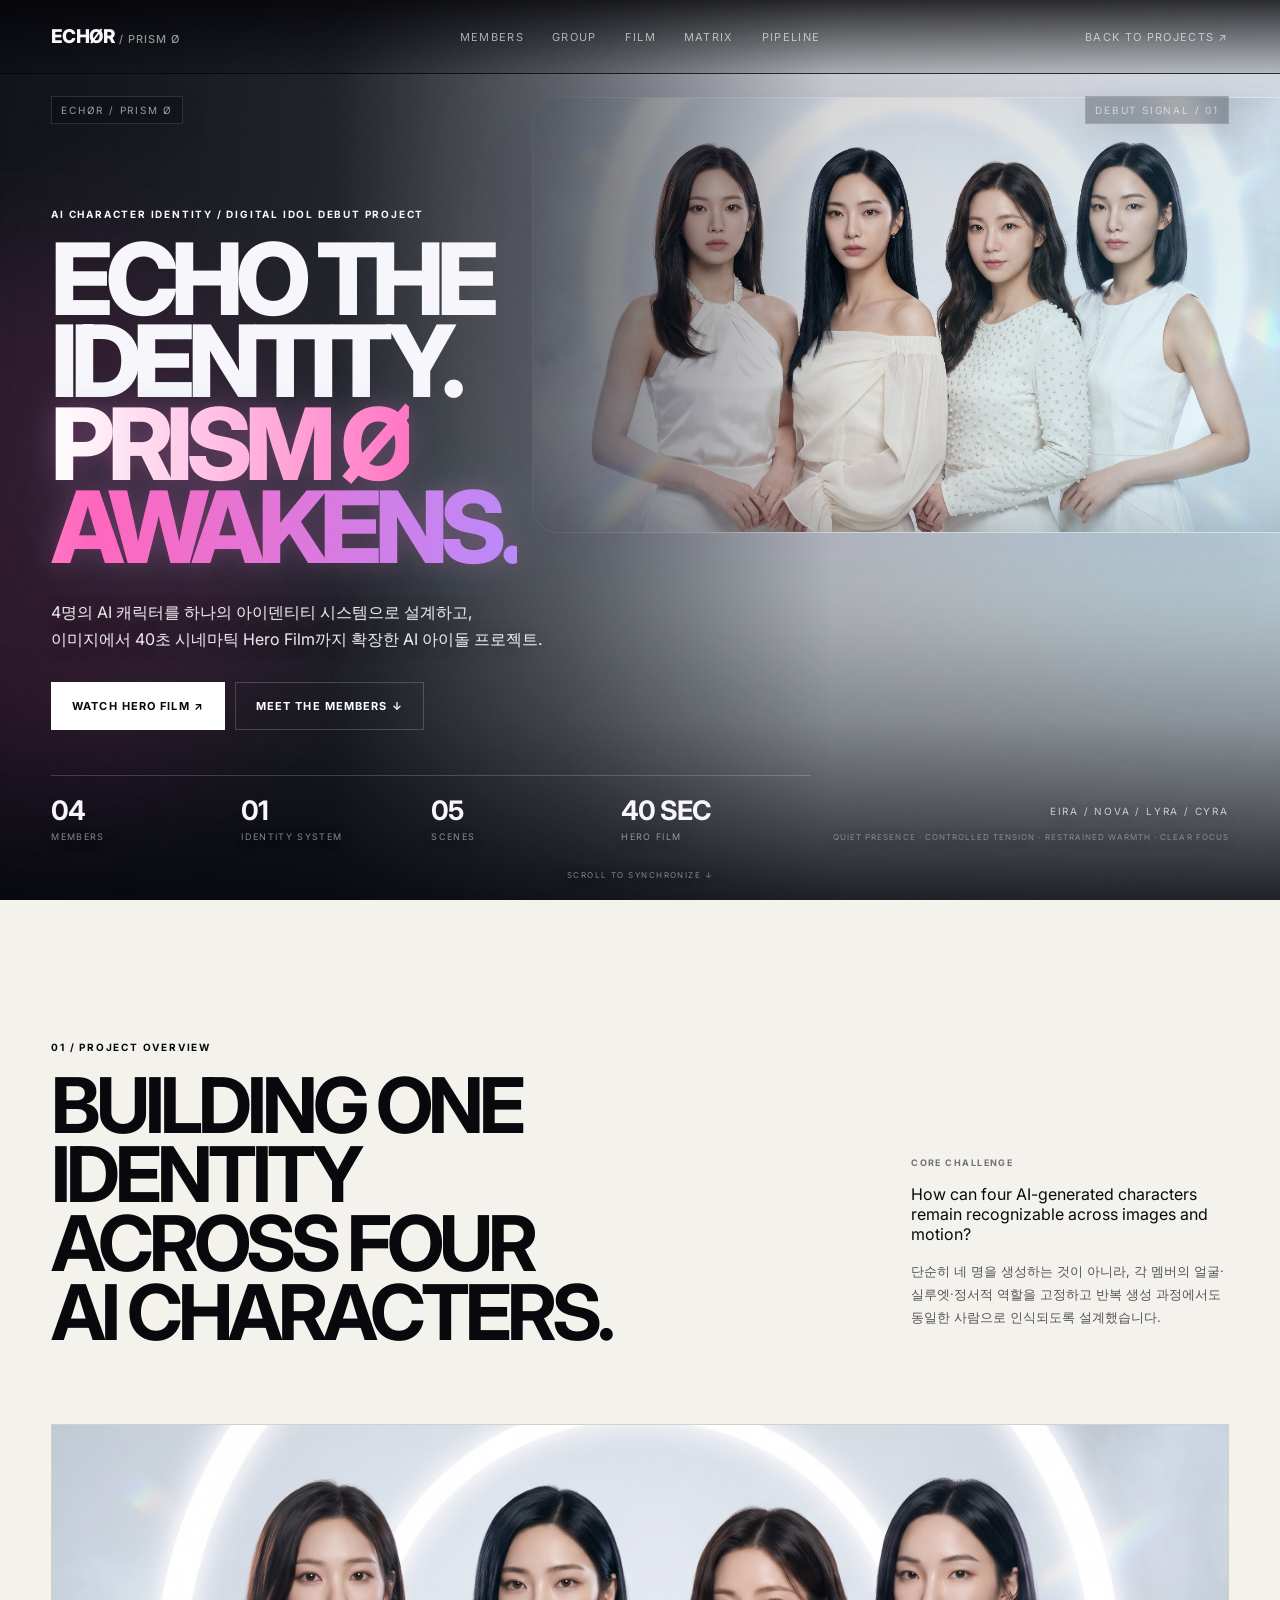
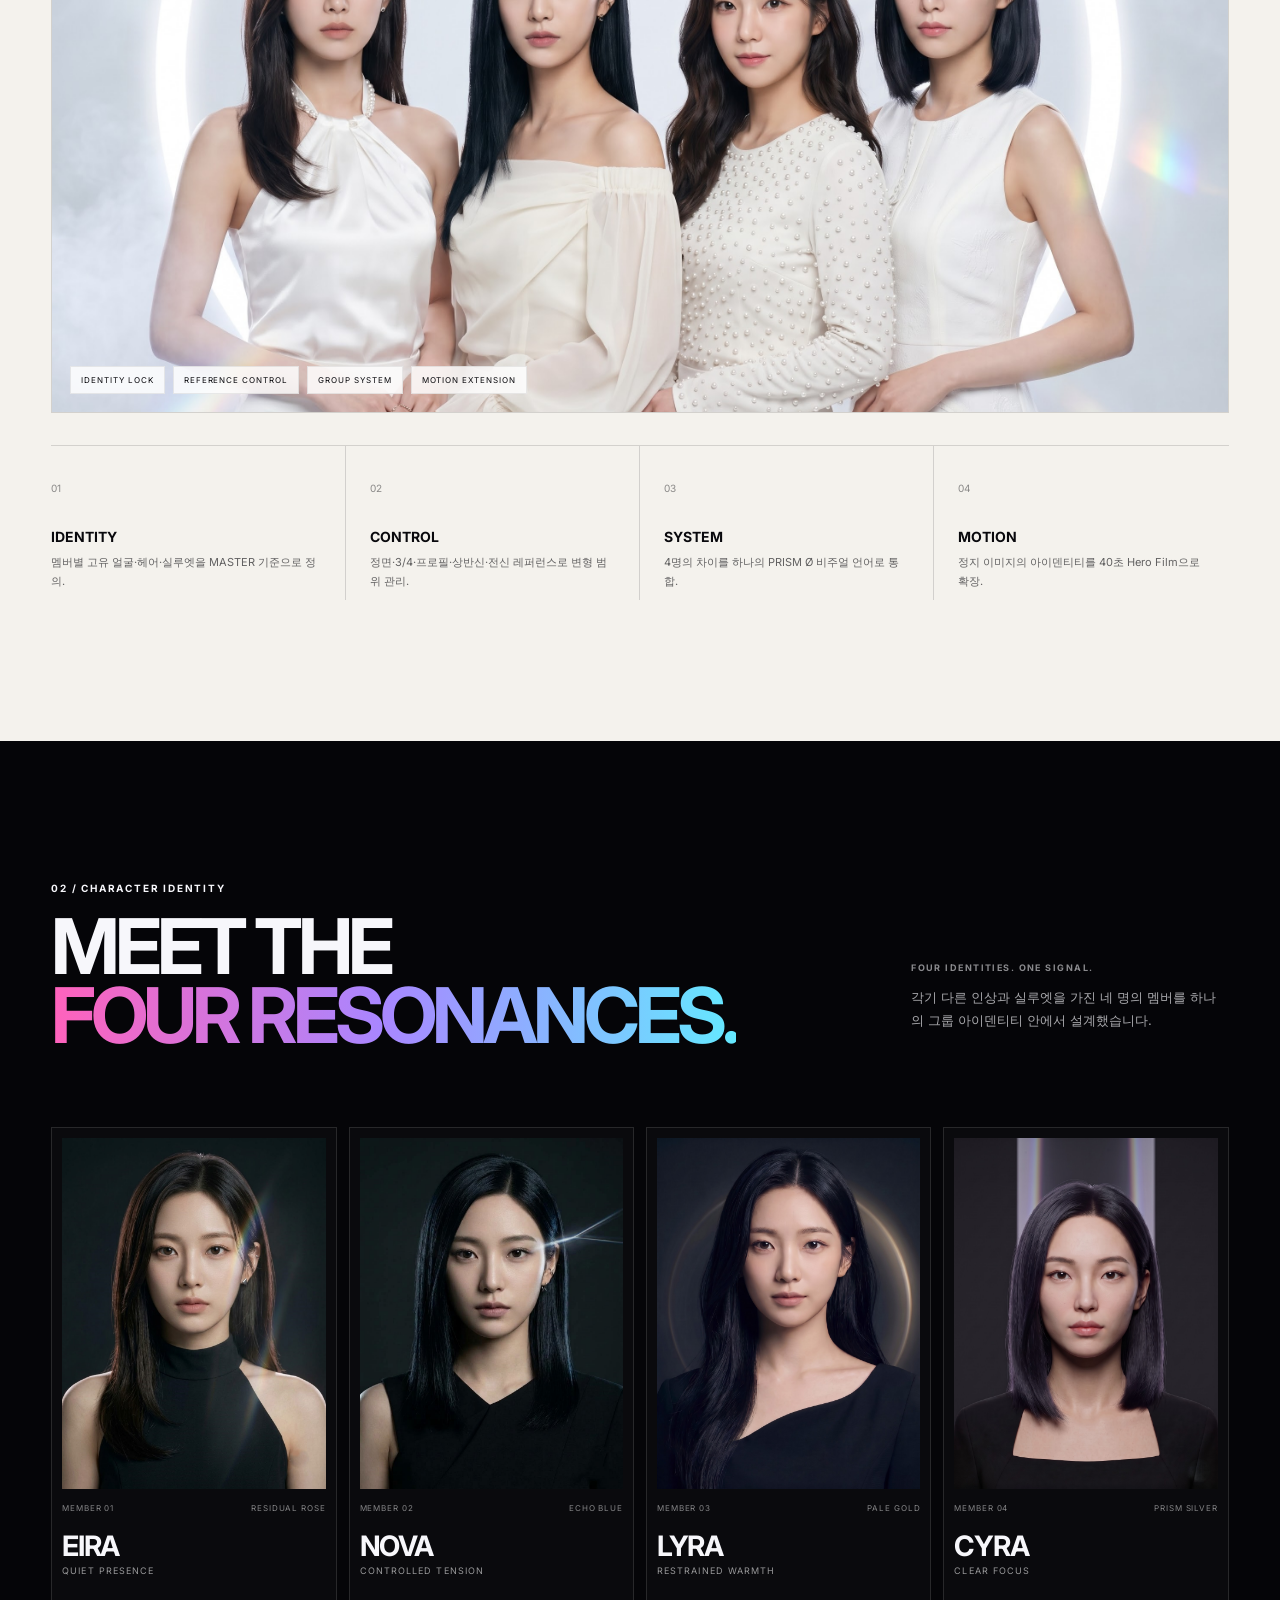
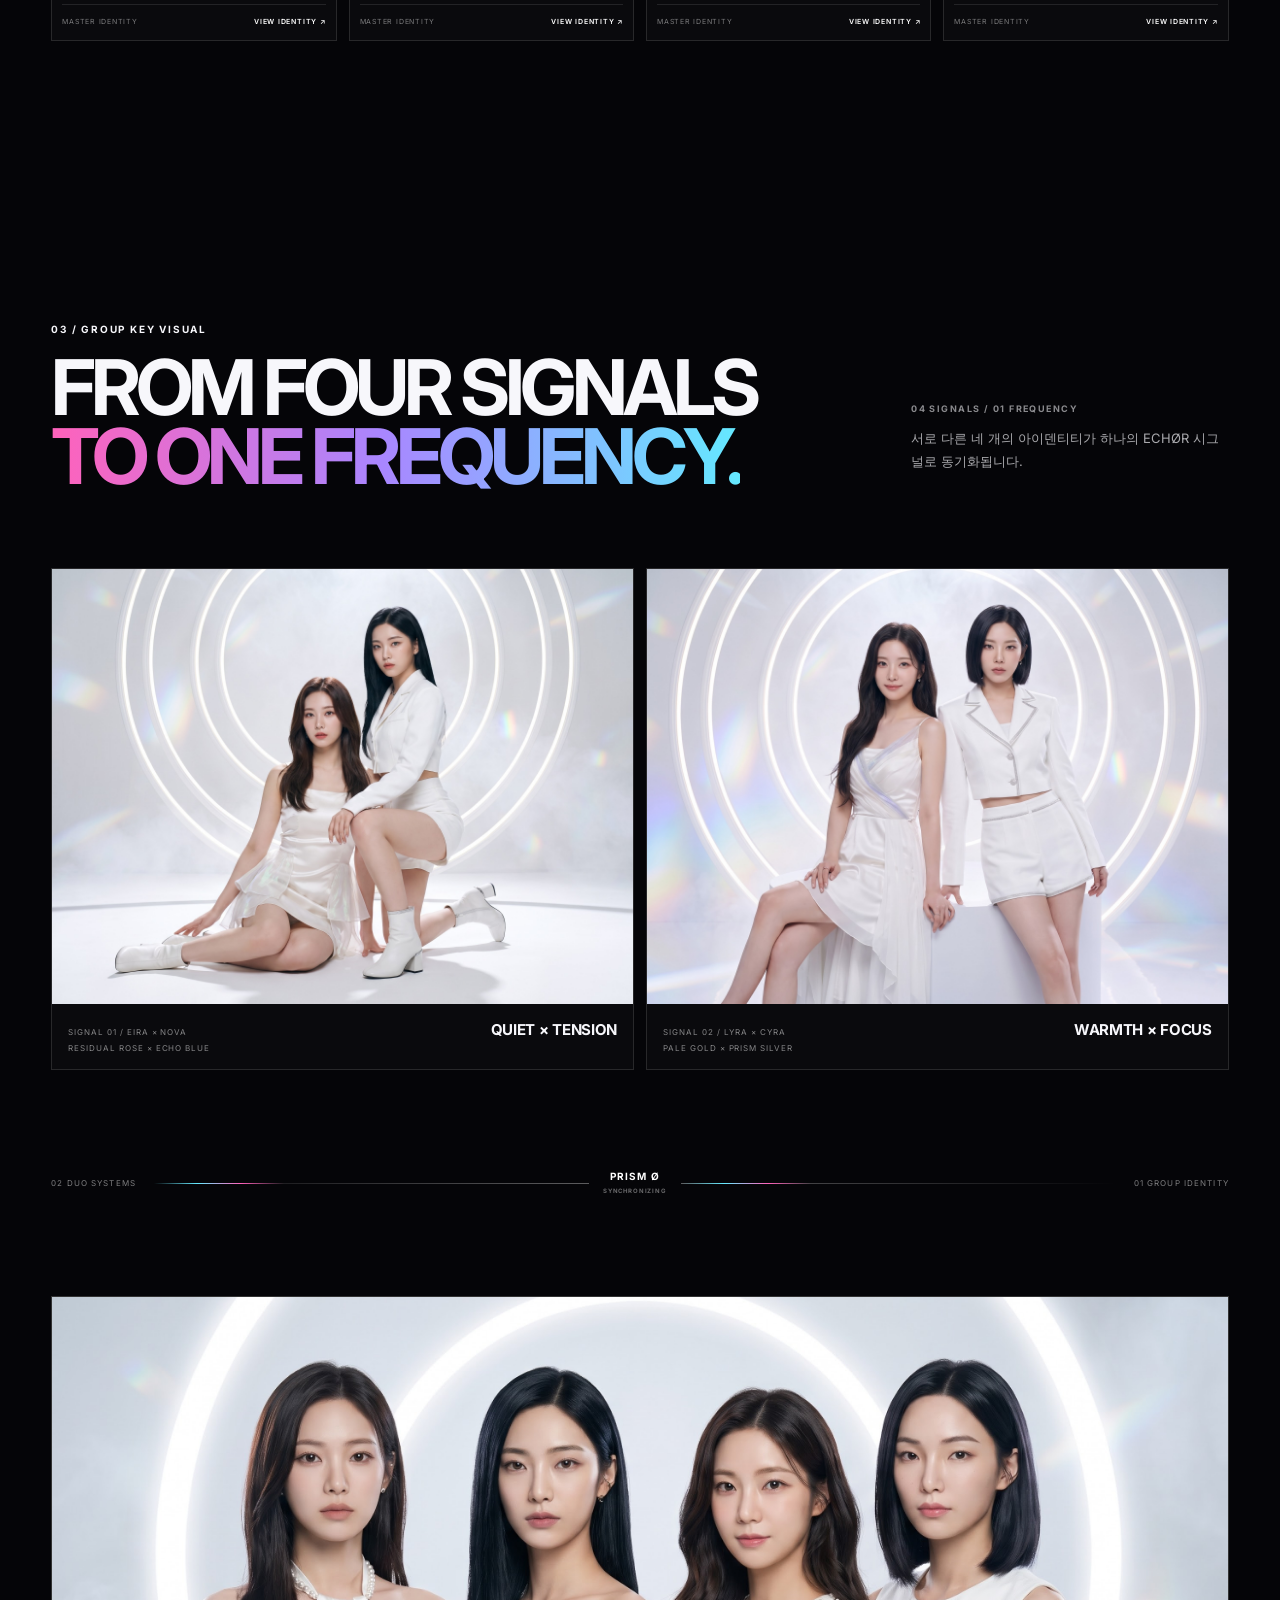
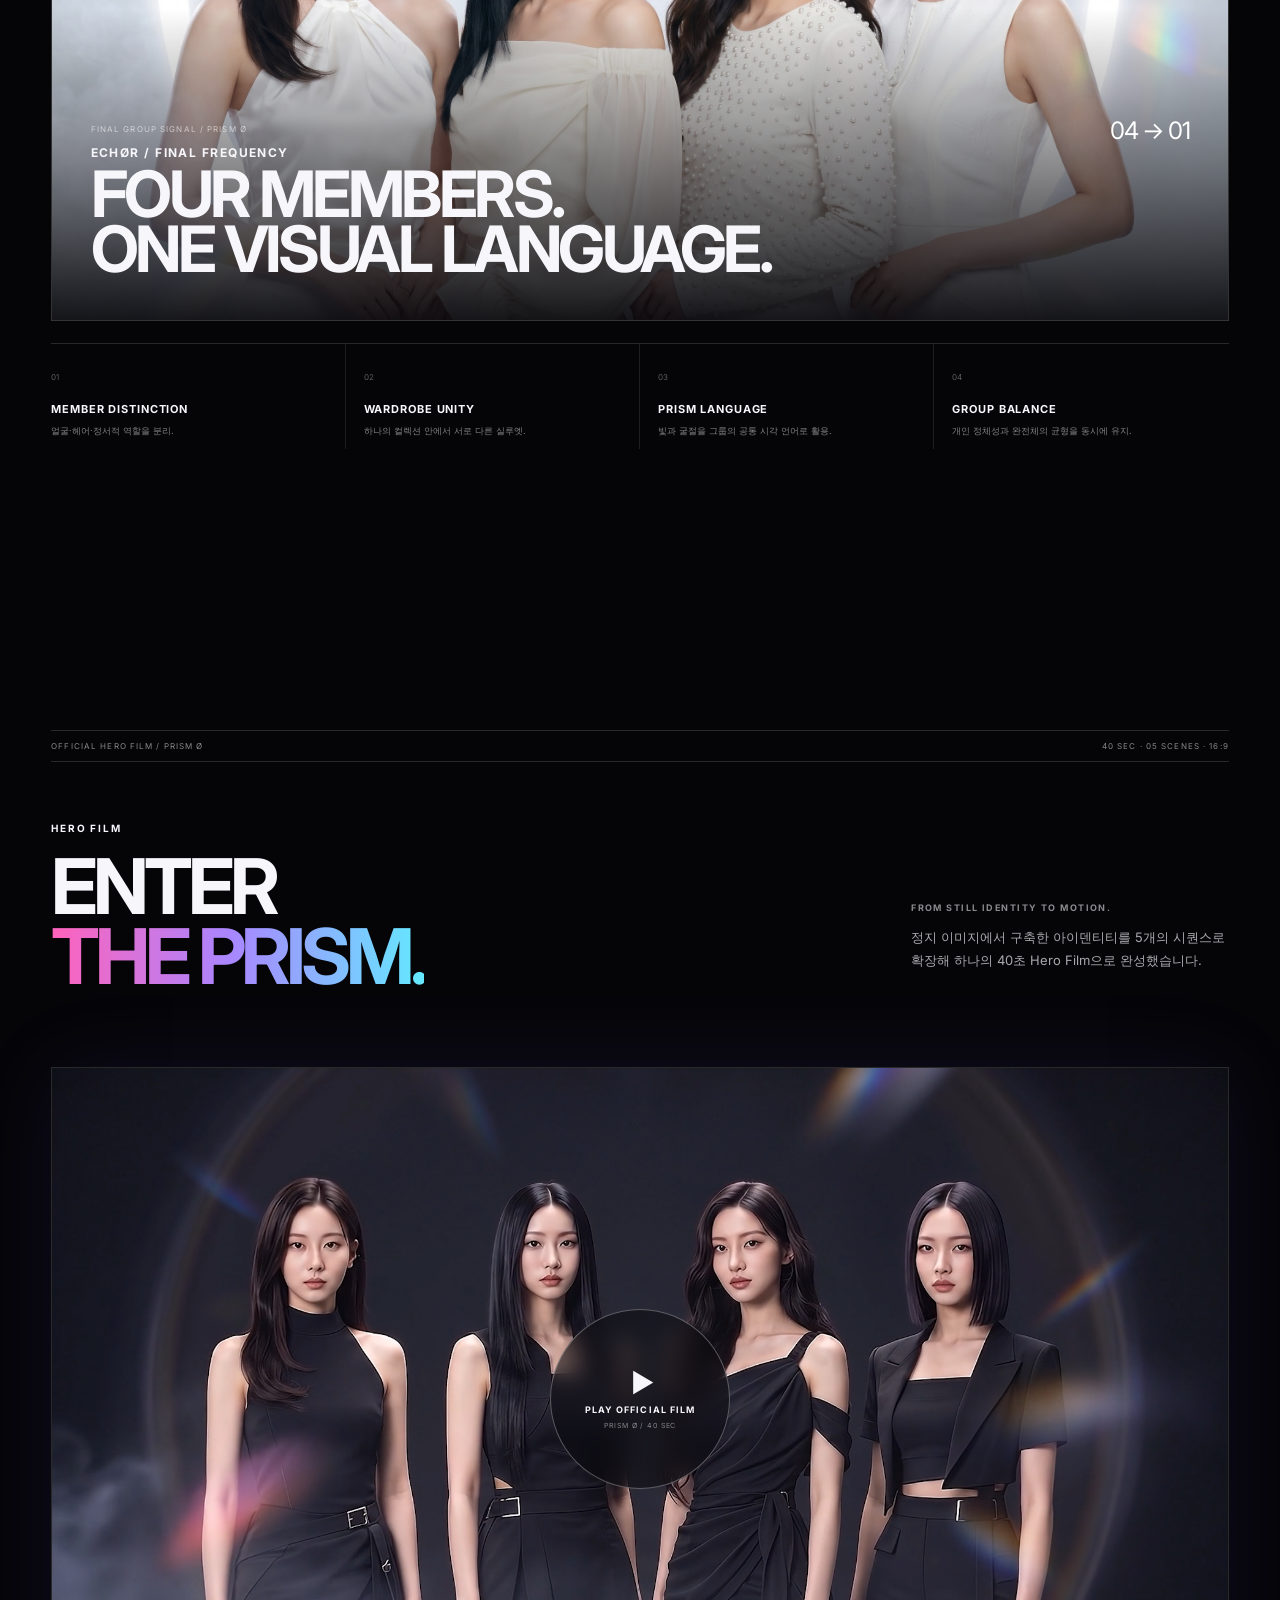
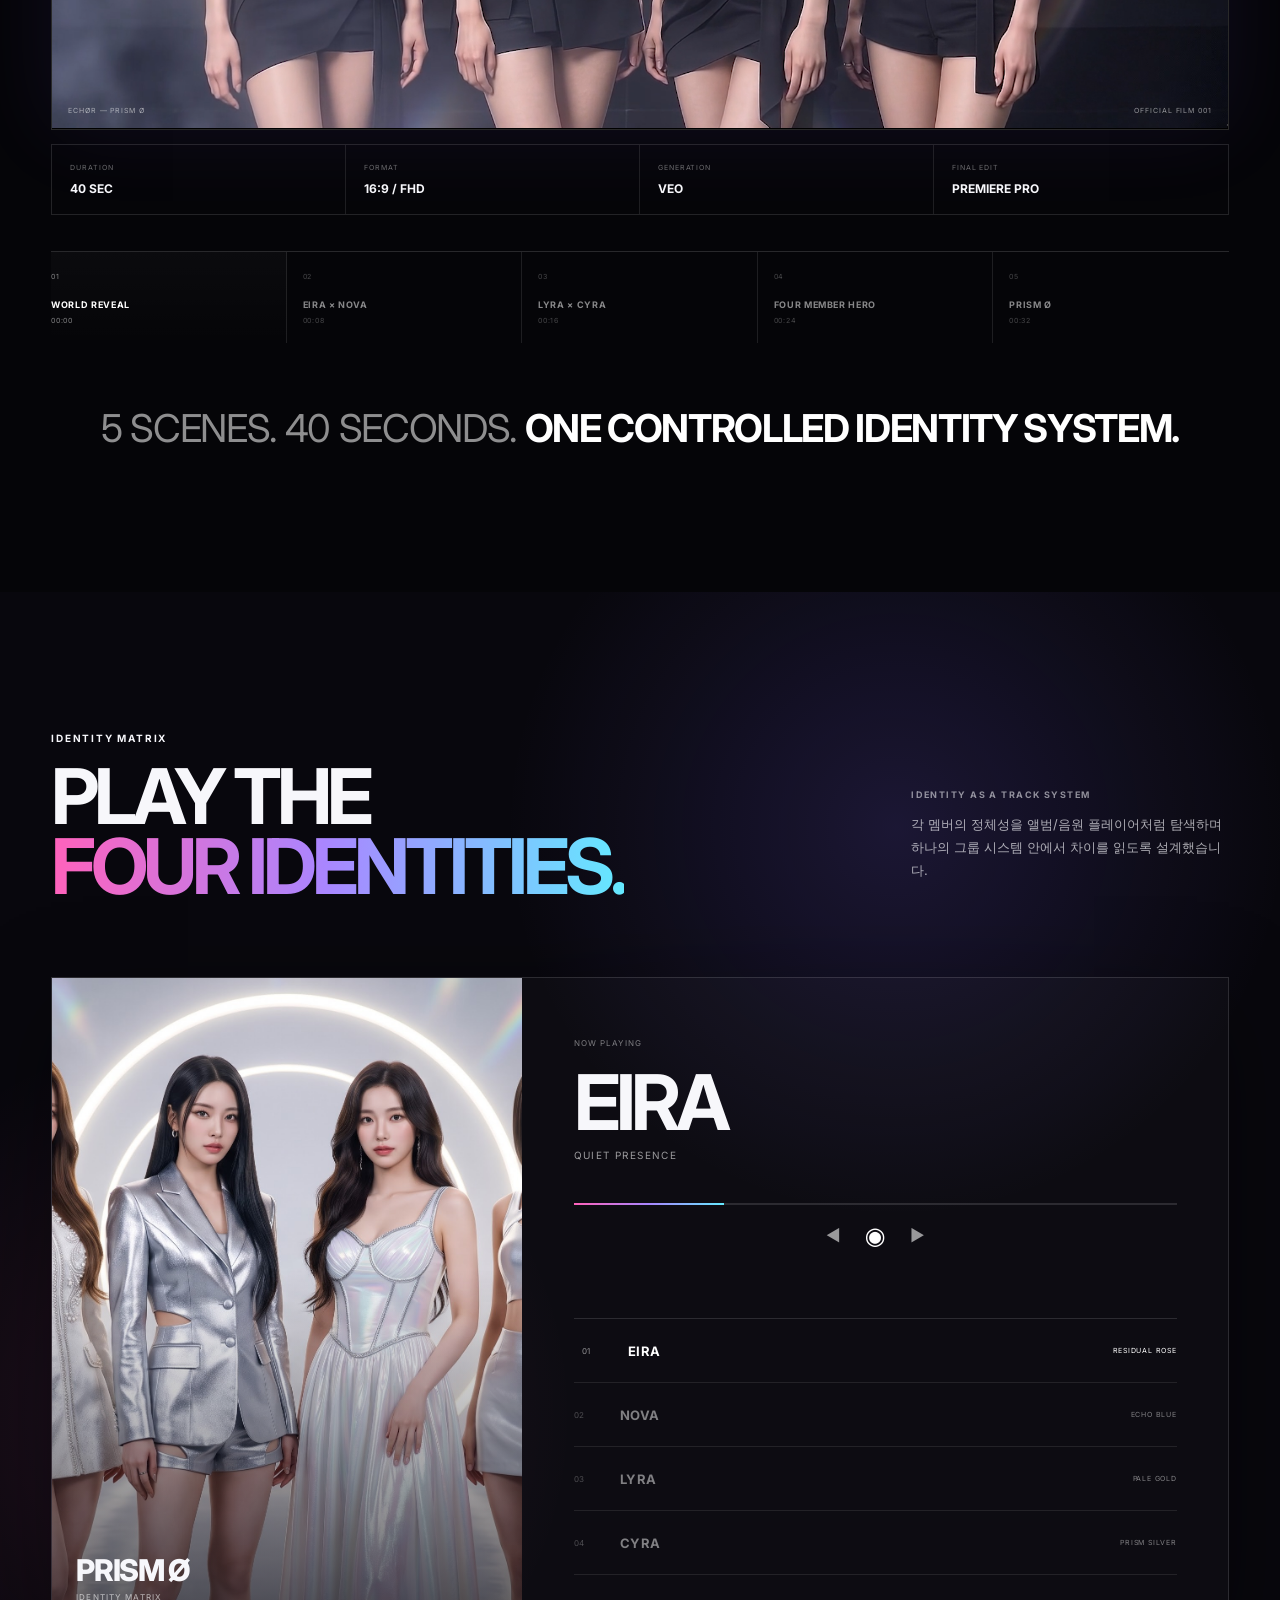
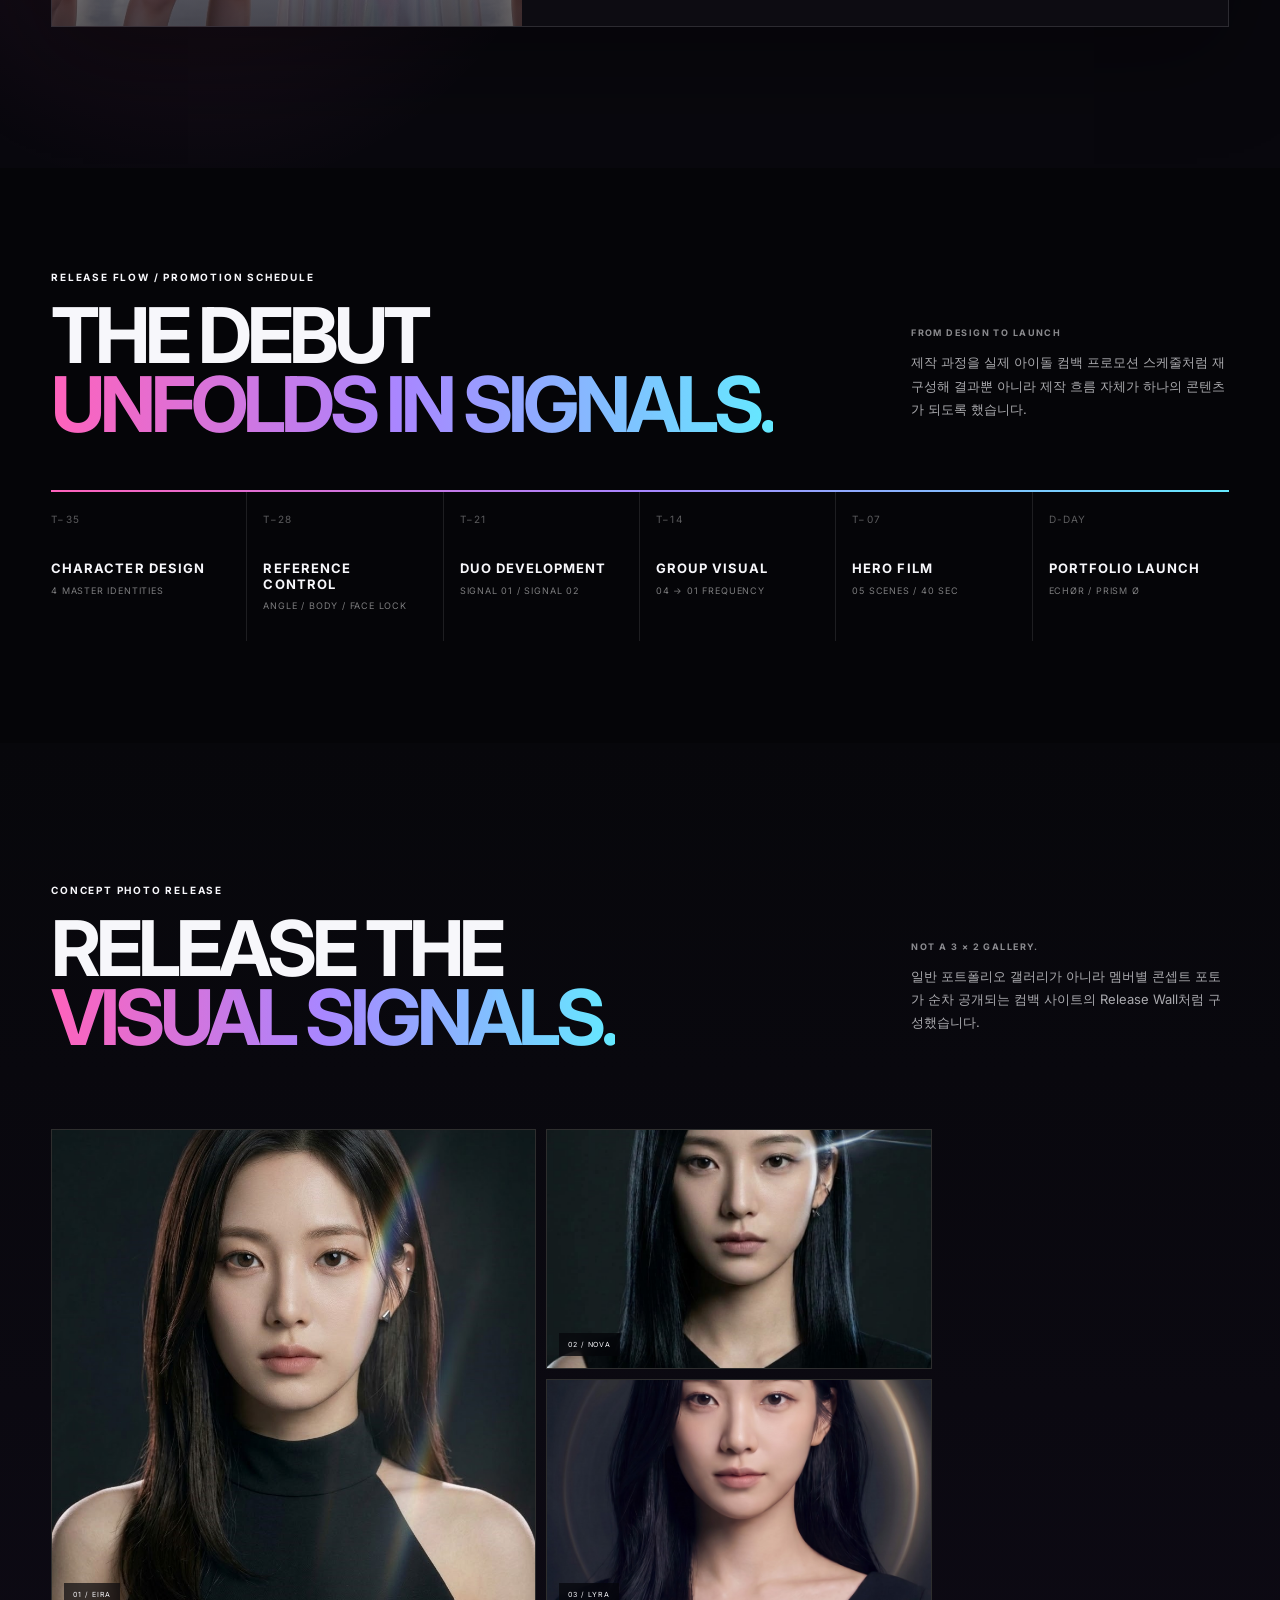
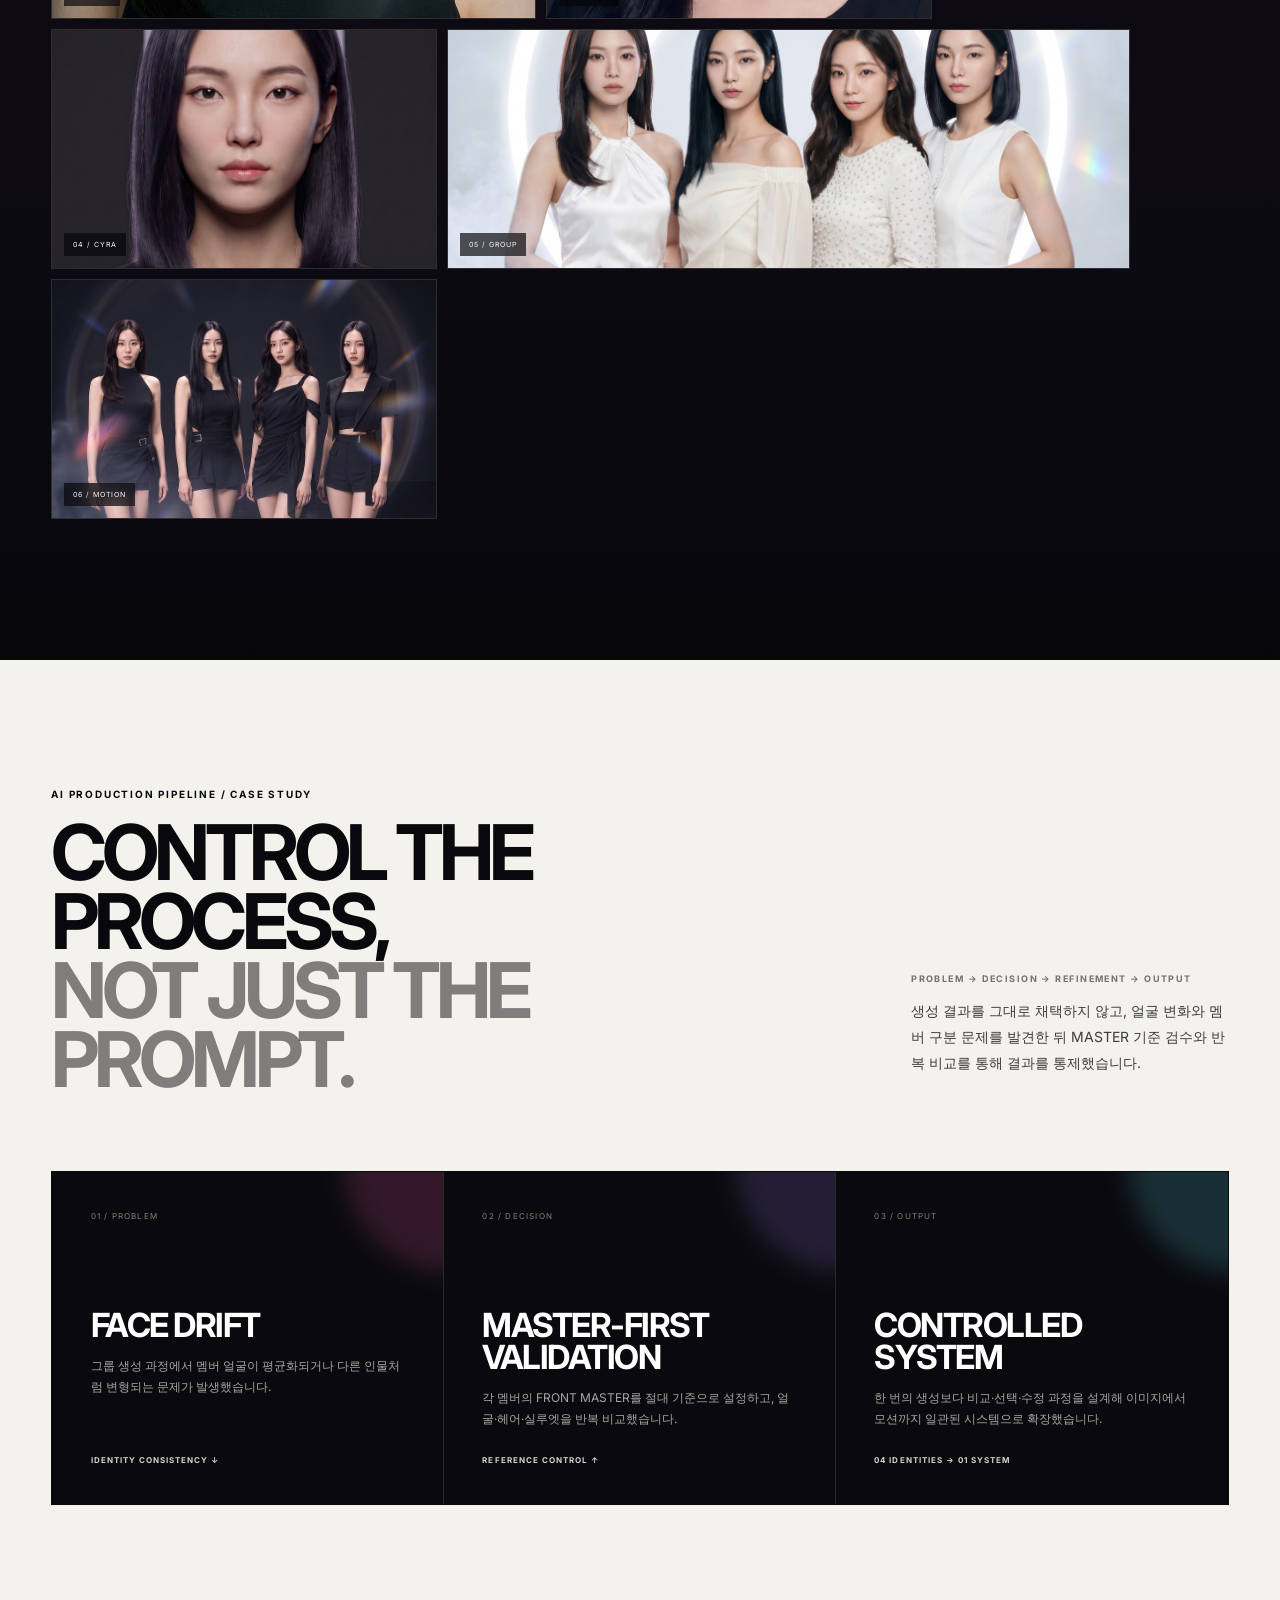
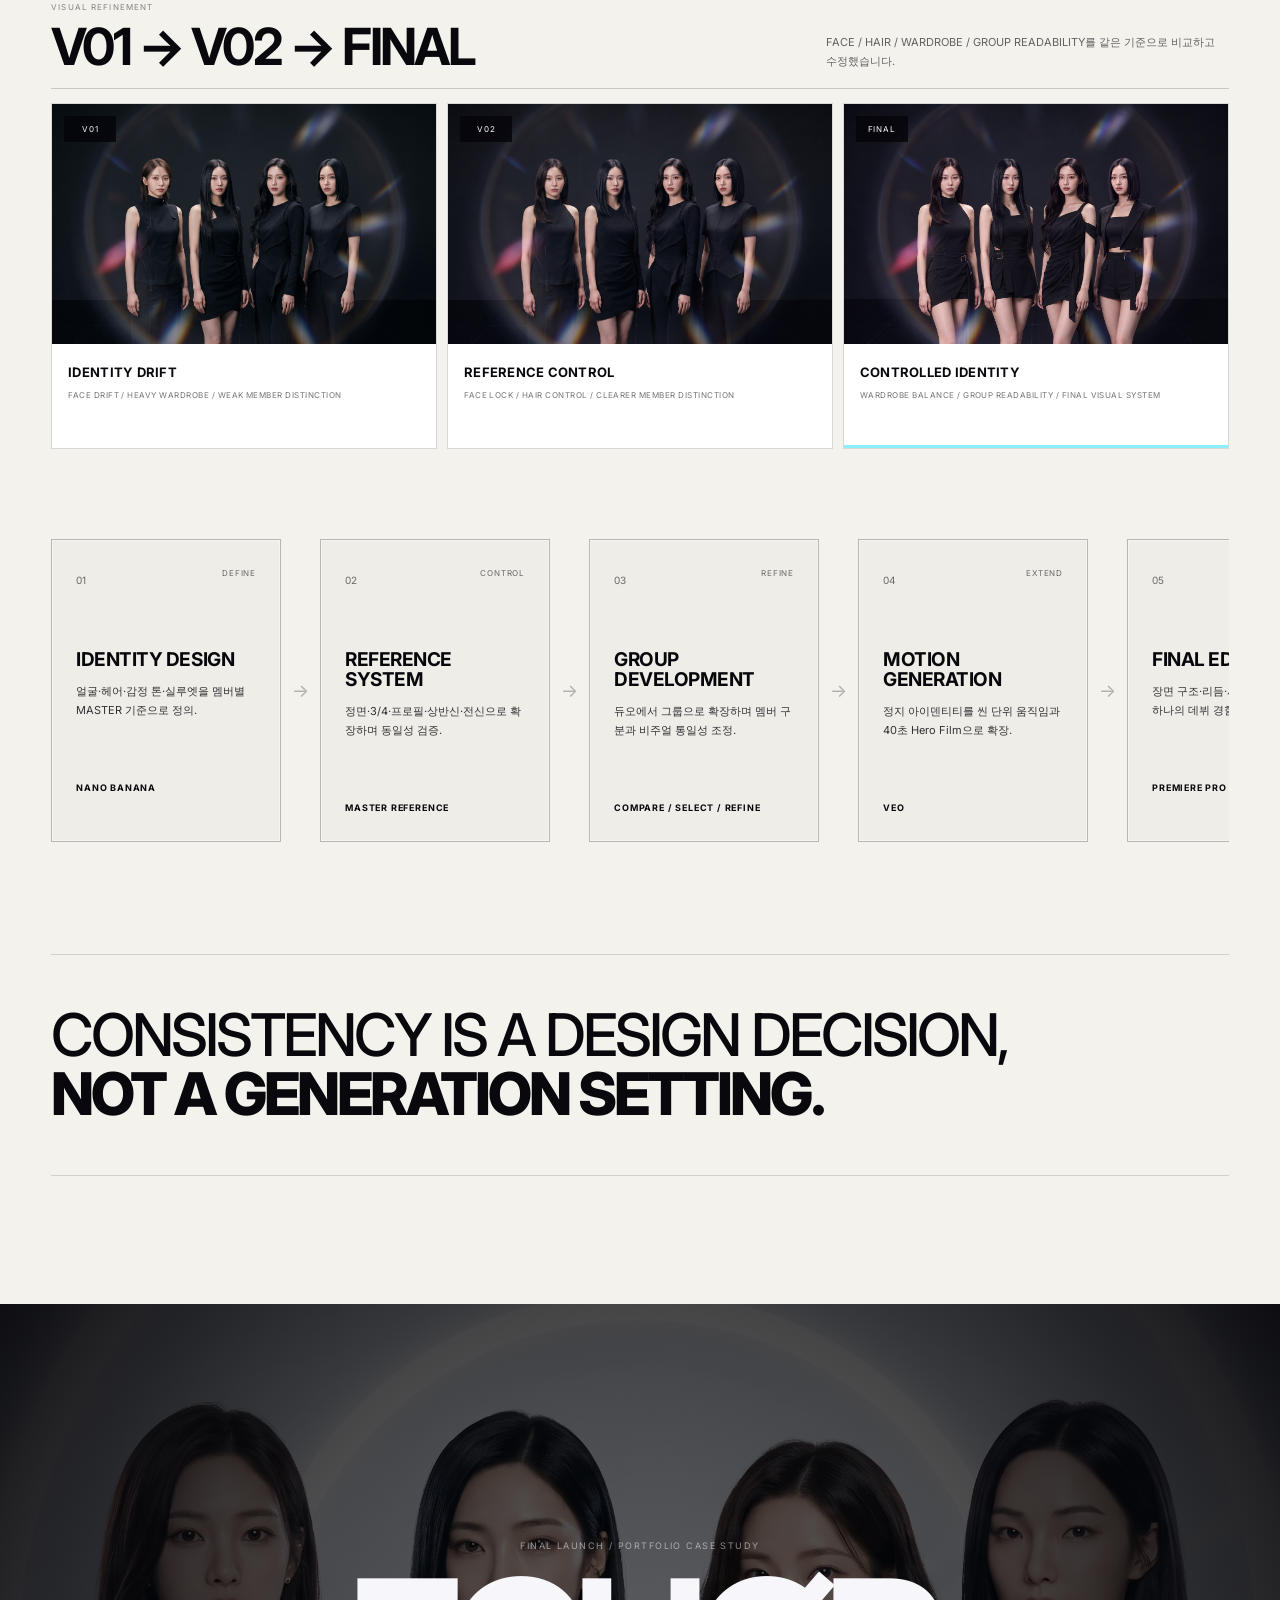
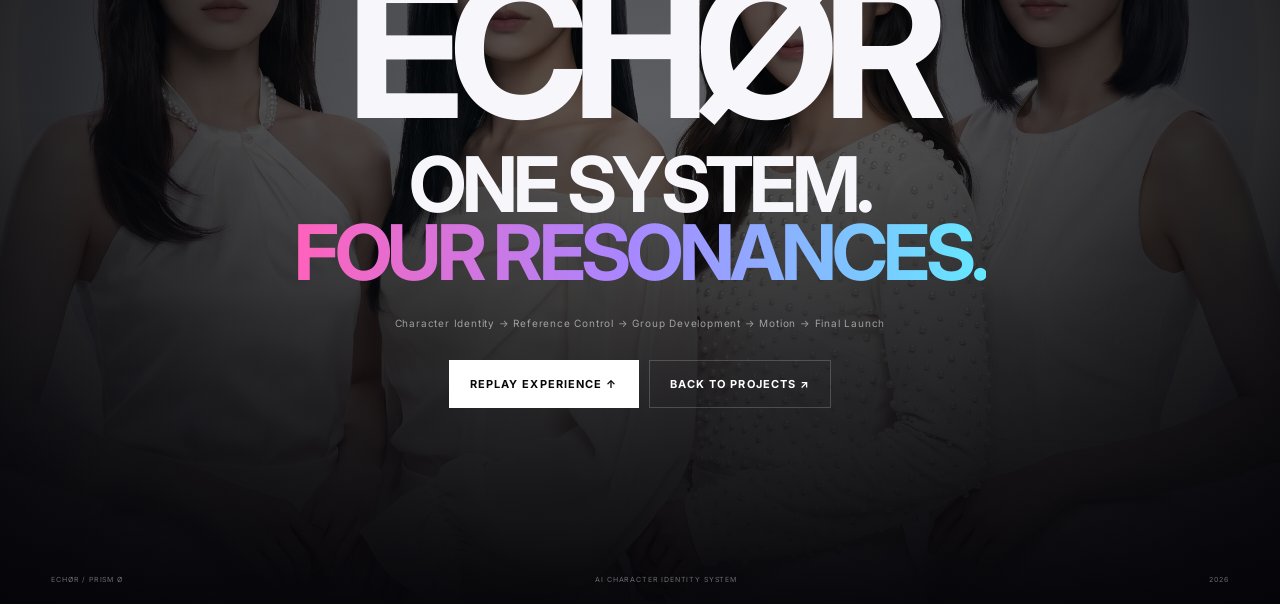
==== commit 60afc231: "feat: update ECHOR bright motion hero" ====
--- a/echor.html
+++ b/echor.html
@@ -30,7 +30,25 @@
     <!-- HERO -->
     <section class="hero" id="hero">
       <div class="hero-media">
-        <img src="assets/echor/GROUP/ECHOR_GROUP_FINAL.png" alt="ECHØR four member group final visual" />
+        <video
+          class="hero-bg-video"
+          id="heroBackgroundVideo"
+          autoplay
+          muted
+          loop
+          playsinline
+          preload="auto"
+          aria-hidden="true"
+        >
+          <source src="assets/echor/VIDEO/ECHOR_HERO_PRISM_BRIGHT_BG_V01_8S_16x9.mp4" type="video/mp4" />
+        </video>
+
+        <div class="hero-group-visual" aria-hidden="true">
+          <img
+            src="assets/echor/GROUP/ECHOR_GROUP_FINAL.png"
+            alt=""
+          />
+        </div>
       </div>
       <div class="hero-scrim" aria-hidden="true"></div>
       <div class="hero-prism hero-prism-a" aria-hidden="true"></div>
--- a/css/echor.css
+++ b/css/echor.css
@@ -1429,3 +1429,423 @@
   }
 }
 
+/* =========================================================
+   ECHØR / BRIGHT MOTION HERO — FINAL
+   Background motion:
+   assets/echor/VIDEO/ECHOR_HERO_PRISM_BRIGHT_BG_V01_8S_16x9.mp4
+
+   Foreground identity visual:
+   assets/echor/GROUP/ECHOR_GROUP_FINAL.png
+
+   The original layout below this hero remains unchanged.
+   ========================================================= */
+
+/* Desktop / tablet hero */
+.hero {
+  background: #e9eef2;
+}
+
+.hero-media {
+  position: absolute;
+  inset: 0;
+  z-index: -5;
+  overflow: hidden;
+  background:
+    radial-gradient(circle at 76% 30%, rgba(255,255,255,.98), rgba(226,234,241,.92) 42%, rgba(215,224,234,.96) 100%);
+}
+
+.hero-bg-video {
+  position: absolute;
+  inset: 0;
+  width: 100%;
+  height: 100%;
+  display: block;
+  object-fit: cover;
+  object-position: center center;
+  filter: brightness(1.05) saturate(.94) contrast(.98);
+  transform: scale(1.018);
+}
+
+/*
+  The group source is an upper-body 16:9 visual, not a full-body cutout.
+  Keep its native framing and treat it as a large editorial identity plate.
+*/
+.hero-group-visual {
+  position: absolute;
+  z-index: 2;
+  top: clamp(105px, 12vh, 145px);
+  right: clamp(-78px, -2.4vw, -30px);
+  width: min(59vw, 1080px);
+  aspect-ratio: 16 / 9;
+  overflow: hidden;
+  border-radius: 26px;
+  border: 1px solid rgba(255,255,255,.32);
+  box-shadow:
+    0 34px 90px rgba(15, 26, 42, .20),
+    0 0 70px rgba(151, 108, 255, .08);
+  opacity: .97;
+  transform: translate3d(0,0,0);
+  animation: echorGroupFloat 10s ease-in-out infinite alternate;
+}
+
+.hero-group-visual img {
+  width: 100%;
+  height: 100%;
+  display: block;
+  object-fit: cover;
+  object-position: center 30%;
+  filter: brightness(1.035) saturate(.93) contrast(1.015);
+  transform: scale(1.012);
+  animation: none;
+}
+
+/* Soft edge treatment keeps the editorial plate integrated with the motion field. */
+.hero-group-visual::before {
+  content: "";
+  position: absolute;
+  inset: 0;
+  z-index: 2;
+  pointer-events: none;
+  background:
+    linear-gradient(90deg, rgba(230,236,242,.22) 0%, transparent 13%),
+    linear-gradient(0deg, rgba(8,10,17,.10) 0%, transparent 25%);
+}
+
+/*
+  Preserve the existing white typography, but darken only the text side.
+  The right side stays luminous so the group visual reads bright and idol-like.
+*/
+.hero-scrim {
+  z-index: -4;
+  background:
+    linear-gradient(
+      90deg,
+      rgba(5, 7, 14, .92) 0%,
+      rgba(5, 7, 14, .84) 28%,
+      rgba(5, 7, 14, .54) 46%,
+      rgba(5, 7, 14, .14) 64%,
+      rgba(5, 7, 14, .03) 100%
+    ),
+    linear-gradient(
+      0deg,
+      rgba(4, 5, 10, .90) 0%,
+      rgba(4, 5, 10, .43) 20%,
+      transparent 44%,
+      rgba(4, 5, 10, .12) 100%
+    );
+}
+
+.hero-prism {
+  z-index: -3;
+  opacity: .18;
+  filter: blur(72px);
+}
+.hero-prism-a {
+  left: -18vw;
+  top: 28%;
+  background: rgba(255, 82, 181, .68);
+}
+.hero-prism-b {
+  right: -16vw;
+  top: 15%;
+  background: rgba(91, 226, 255, .60);
+}
+
+.hero-hud span {
+  padding: 7px 9px;
+  border: 1px solid rgba(255,255,255,.12);
+  background: rgba(5,7,14,.28);
+  box-shadow: 0 8px 28px rgba(0,0,0,.08);
+  backdrop-filter: blur(9px);
+  -webkit-backdrop-filter: blur(9px);
+}
+
+.hero-copy {
+  position: relative;
+  z-index: 4;
+  max-width: min(920px, 56vw);
+}
+
+.hero-desc {
+  color: rgba(255,255,255,.79);
+  text-shadow: 0 2px 18px rgba(0,0,0,.24);
+}
+
+.hero-stats,
+.hero-signature,
+.hero-traits,
+.scroll-cue {
+  z-index: 4;
+}
+
+.hero-stats {
+  position: relative;
+  max-width: 760px;
+}
+
+@keyframes echorGroupFloat {
+  from {
+    transform: translate3d(0, 0, 0);
+  }
+  to {
+    transform: translate3d(-6px, -8px, 0);
+  }
+}
+
+/* When video cannot load, the established group visual still carries the hero. */
+.hero.hero-video-fallback .hero-bg-video {
+  opacity: 0;
+}
+
+.hero.hero-video-fallback .hero-group-visual {
+  width: min(66vw, 1160px);
+  opacity: 1;
+}
+
+/* Respect reduced-motion preferences without changing the composition. */
+@media (prefers-reduced-motion: reduce) {
+  .hero-group-visual {
+    animation: none;
+  }
+
+  .hero-bg-video {
+    transform: none;
+  }
+}
+
+/* ---------------------------------------------------------
+   MOBILE
+   Keep the already-approved mobile structure:
+   visual first -> typography below.
+   Motion remains visible behind the 4-member upper-body plate.
+   --------------------------------------------------------- */
+@media (max-width: 760px) {
+  .hero {
+    min-height: 850px;
+    justify-content: flex-start;
+    padding:
+      364px
+      max(18px, env(safe-area-inset-right))
+      52px
+      max(18px, env(safe-area-inset-left));
+    background: #05060b;
+  }
+
+  .hero-media {
+    top: 62px;
+    bottom: auto;
+    height: 330px;
+    background: #e8edf1;
+  }
+
+  .hero-bg-video {
+    width: 100%;
+    height: 100%;
+    object-fit: cover;
+    object-position: center center;
+    filter: brightness(1.08) saturate(.92) contrast(.98);
+    transform: scale(1.025);
+  }
+
+  .hero-group-visual {
+    top: 27px;
+    right: 3%;
+    width: 94%;
+    aspect-ratio: 16 / 9;
+    border-radius: 16px;
+    border-color: rgba(255,255,255,.42);
+    box-shadow:
+      0 18px 46px rgba(17, 28, 43, .22),
+      0 0 34px rgba(141, 106, 255, .08);
+    opacity: .96;
+    animation: none;
+  }
+
+  .hero-group-visual img {
+    width: 100%;
+    height: 100%;
+    object-fit: cover;
+    object-position: center 29%;
+    filter: brightness(1.04) saturate(.94) contrast(1.01);
+    transform: none;
+  }
+
+  .hero-scrim {
+    background:
+      linear-gradient(
+        180deg,
+        rgba(4,5,10,.02) 0%,
+        rgba(4,5,10,.04) 28%,
+        rgba(4,5,10,.58) 42%,
+        rgba(4,5,10,.96) 49%,
+        #04050a 68%
+      );
+  }
+
+  .hero-prism {
+    opacity: .14;
+  }
+
+  .hero-hud {
+    top: 75px;
+    z-index: 5;
+  }
+
+  .hero-hud span {
+    padding: 5px 6px;
+    background: rgba(5,7,14,.34);
+  }
+
+  .hero-copy {
+    width: 100%;
+    max-width: 100%;
+  }
+
+  .hero.hero-video-fallback .hero-group-visual {
+    width: 94%;
+  }
+}
+
+@media (max-width: 480px) {
+  .hero {
+    min-height: 840px;
+    padding-top: 350px;
+  }
+
+  .hero-media {
+    height: 316px;
+  }
+
+  .hero-group-visual {
+    top: 29px;
+    right: 2.5%;
+    width: 95%;
+  }
+}
+
+@media (max-width: 360px) {
+  .hero {
+    padding-top: 332px;
+  }
+
+  .hero-media {
+    height: 298px;
+  }
+
+  .hero-group-visual {
+    top: 28px;
+  }
+}
+
+/* =========================================================
+   ECHØR / BRIGHT MOTION HERO — FINAL MICRO TUNING V2
+   Review target:
+   - slightly brighter motion background
+   - brighter group portrait without losing skin detail
+   - cleaner desktop placement
+   - stronger small-copy readability
+   - mobile composition kept almost unchanged
+   ========================================================= */
+
+/* 1) BACKGROUND VIDEO — brighten the luminous stage, especially on the right */
+.hero-bg-video {
+  filter: brightness(1.12) saturate(.98) contrast(.97);
+}
+
+/* 2) GROUP VISUAL — slightly larger/brighter, still an upper-body editorial plate */
+.hero-group-visual {
+  top: clamp(96px, 10.8vh, 126px);
+  right: clamp(-52px, -1.8vw, -26px);
+  width: min(60.5vw, 1100px);
+  opacity: 1;
+  box-shadow:
+    0 30px 82px rgba(15, 26, 42, .16),
+    0 0 78px rgba(151, 108, 255, .07);
+}
+
+.hero-group-visual img {
+  object-position: center 29%;
+  filter: brightness(1.075) saturate(.97) contrast(1.005);
+}
+
+/* 3) SCRIM — keep the copy side premium-black while allowing more bright motion through */
+.hero-scrim {
+  background:
+    linear-gradient(
+      90deg,
+      rgba(5, 7, 14, .94) 0%,
+      rgba(5, 7, 14, .87) 26%,
+      rgba(5, 7, 14, .57) 44%,
+      rgba(5, 7, 14, .10) 65%,
+      rgba(5, 7, 14, .01) 100%
+    ),
+    linear-gradient(
+      0deg,
+      rgba(4, 5, 10, .87) 0%,
+      rgba(4, 5, 10, .37) 20%,
+      transparent 45%,
+      rgba(4, 5, 10, .08) 100%
+    );
+}
+
+/* 4) TEXT CONTRAST — only the smaller supporting copy needed a small lift */
+.hero-desc {
+  color: rgba(255,255,255,.88);
+  text-shadow:
+    0 2px 18px rgba(0,0,0,.36),
+    0 0 1px rgba(255,255,255,.16);
+}
+
+.hero-kicker,
+.hero-stats span,
+.hero-signature,
+.hero-traits,
+.scroll-cue {
+  text-shadow: 0 2px 12px rgba(0,0,0,.34);
+}
+
+/* Desktop: preserve a comfortable gap between copy and portrait */
+@media (min-width: 1180px) {
+  .hero-copy {
+    max-width: min(900px, 52vw);
+  }
+}
+
+/* MOBILE — keep approved scale/flow, add only brightness/readability tuning */
+@media (max-width: 760px) {
+  .hero-bg-video {
+    filter: brightness(1.12) saturate(.97) contrast(.97);
+  }
+
+  .hero-group-visual {
+    top: 28px;
+    right: 3%;
+    width: 94%;
+    opacity: 1;
+    box-shadow:
+      0 16px 38px rgba(17, 28, 43, .18),
+      0 0 28px rgba(141, 106, 255, .06);
+  }
+
+  .hero-group-visual img {
+    object-position: center 28.5%;
+    filter: brightness(1.07) saturate(.97) contrast(1.005);
+  }
+
+  .hero-scrim {
+    background:
+      linear-gradient(
+        180deg,
+        rgba(4,5,10,.00) 0%,
+        rgba(4,5,10,.02) 29%,
+        rgba(4,5,10,.49) 41%,
+        rgba(4,5,10,.95) 49%,
+        #04050a 67%
+      );
+  }
+
+  .hero-desc {
+    color: rgba(255,255,255,.90);
+  }
+}
+
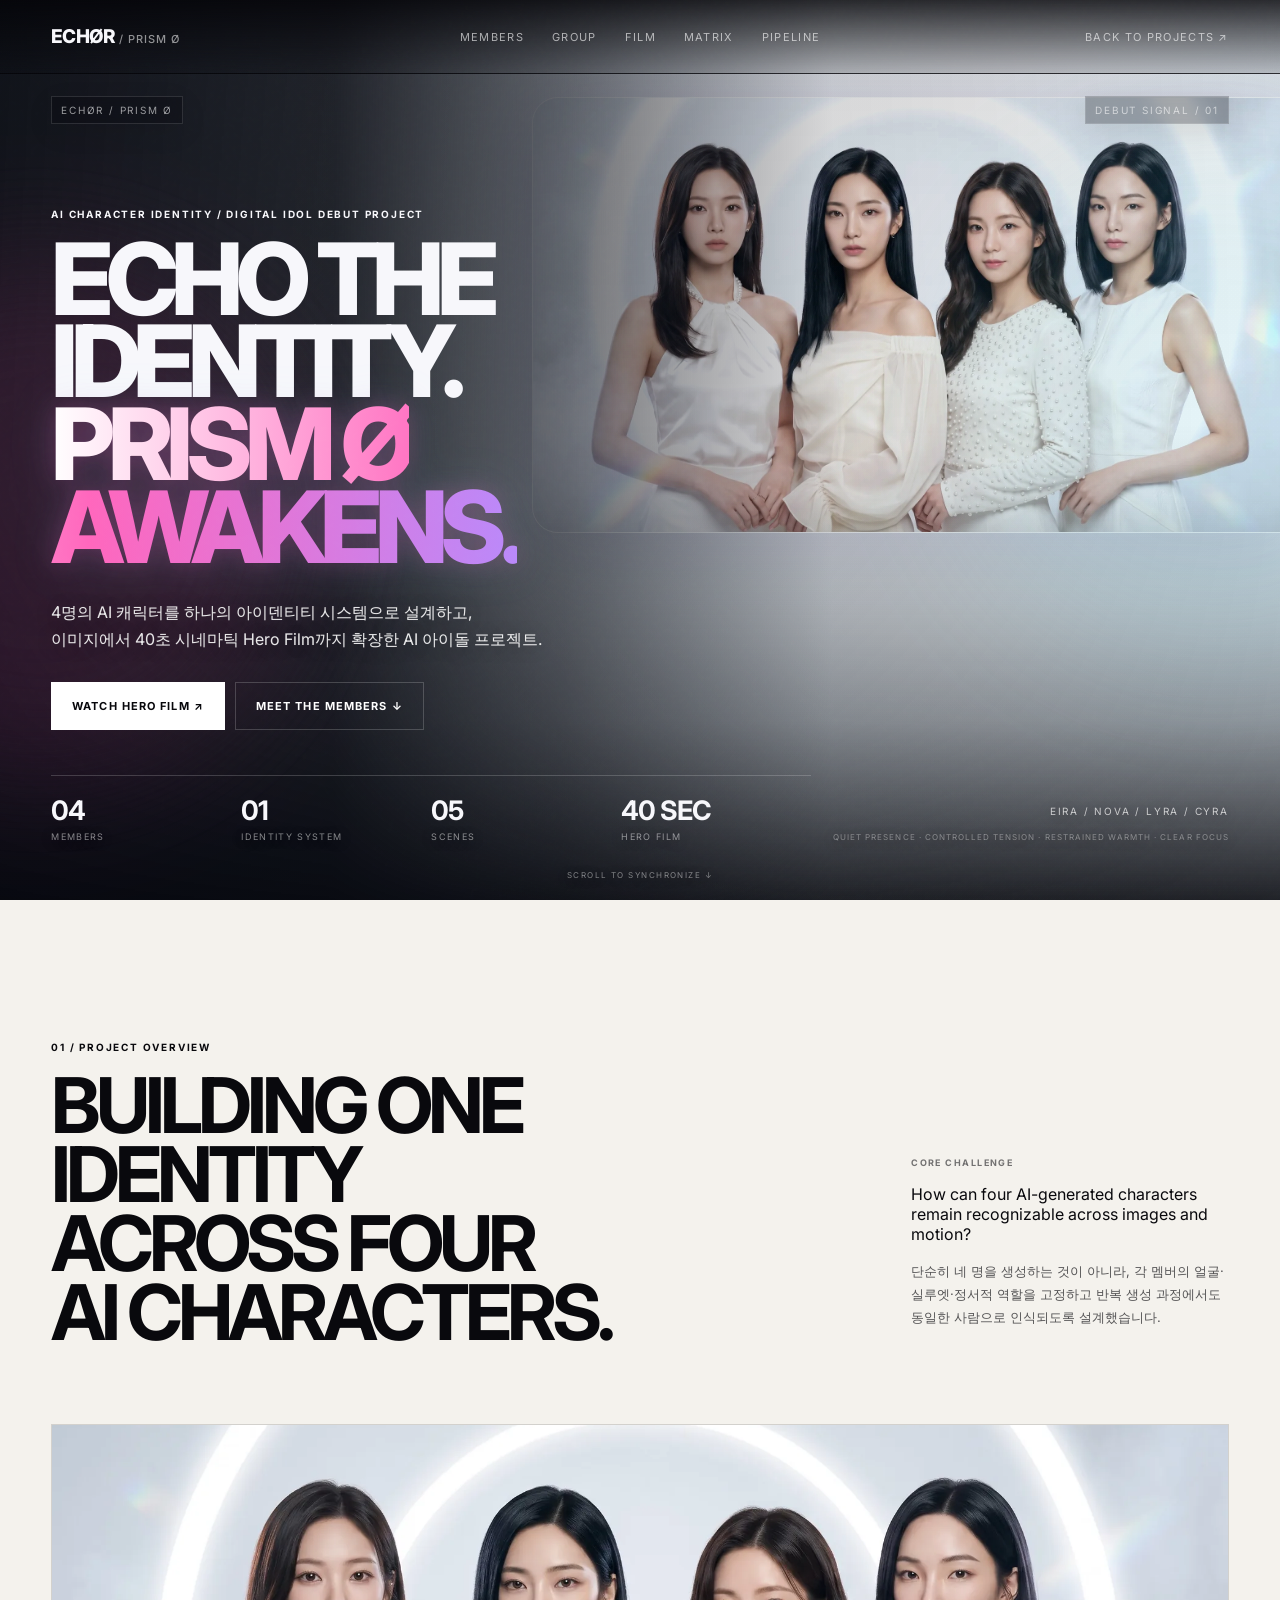
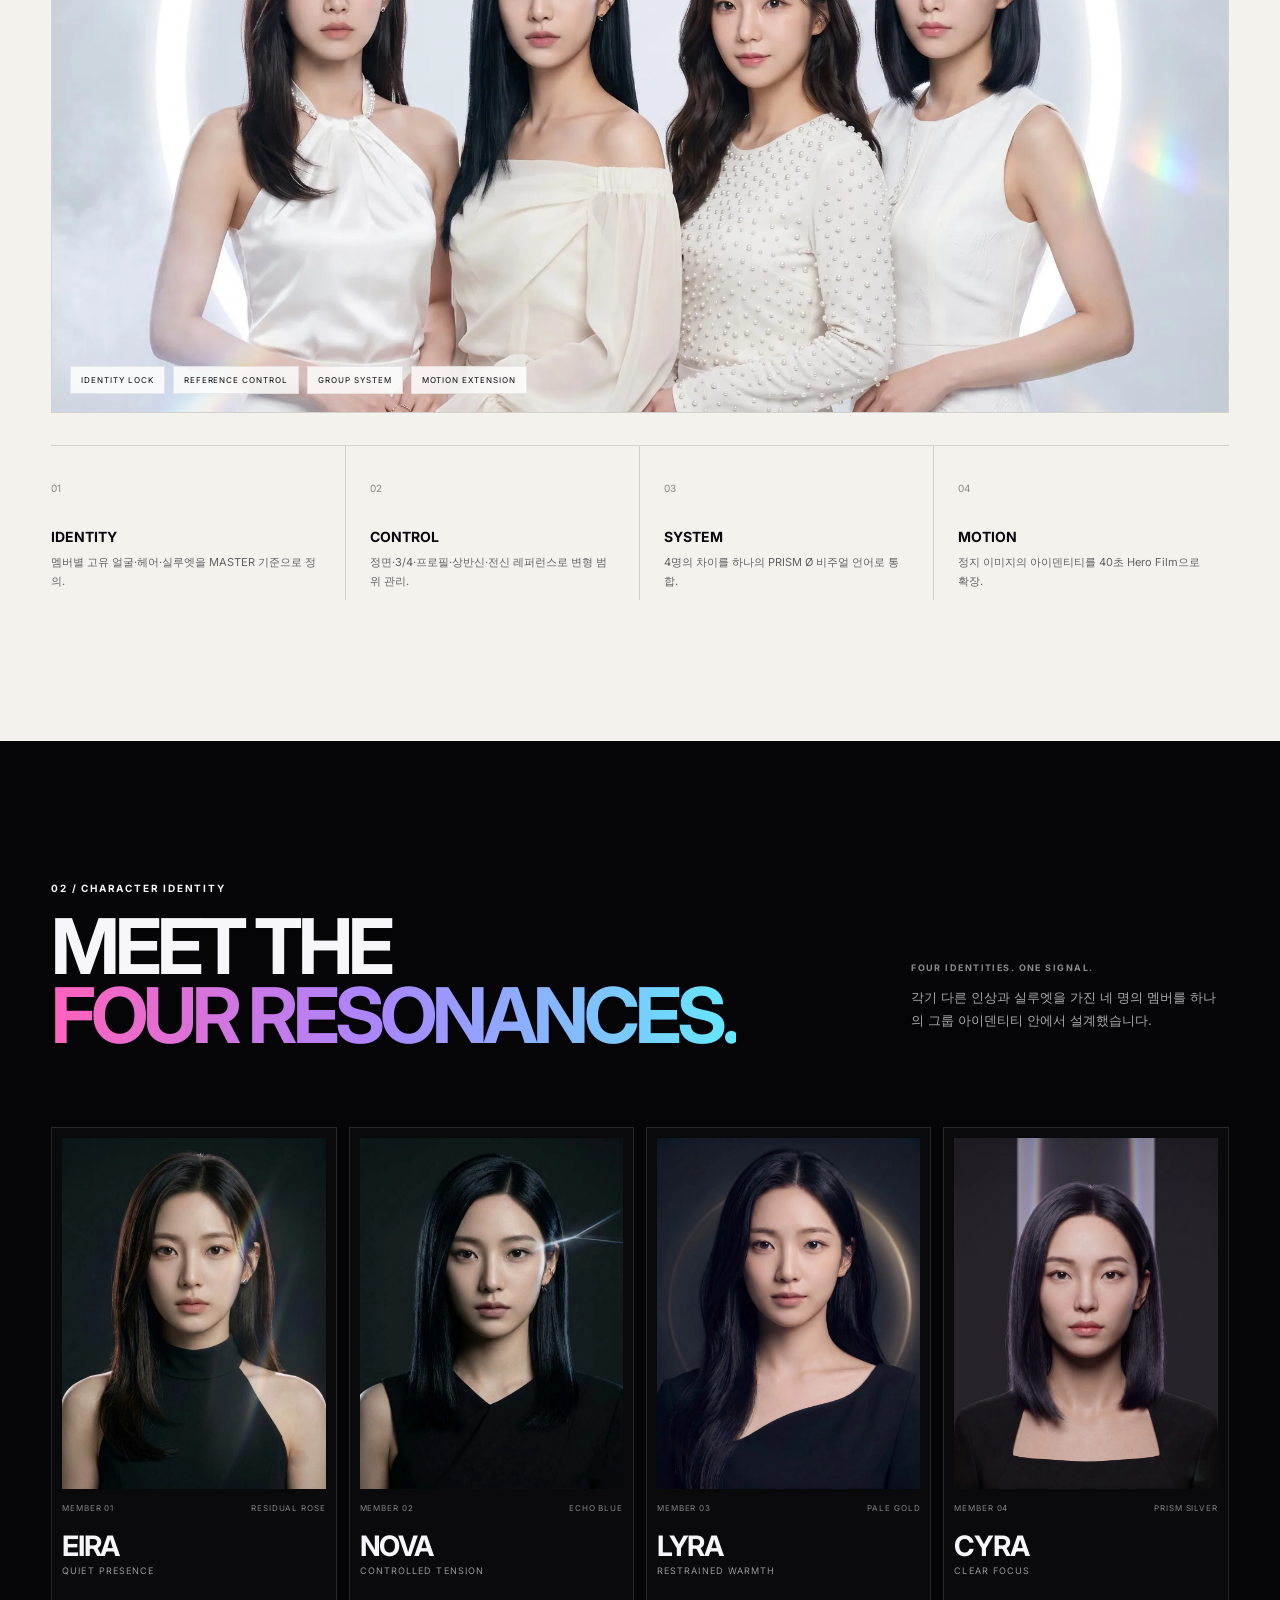
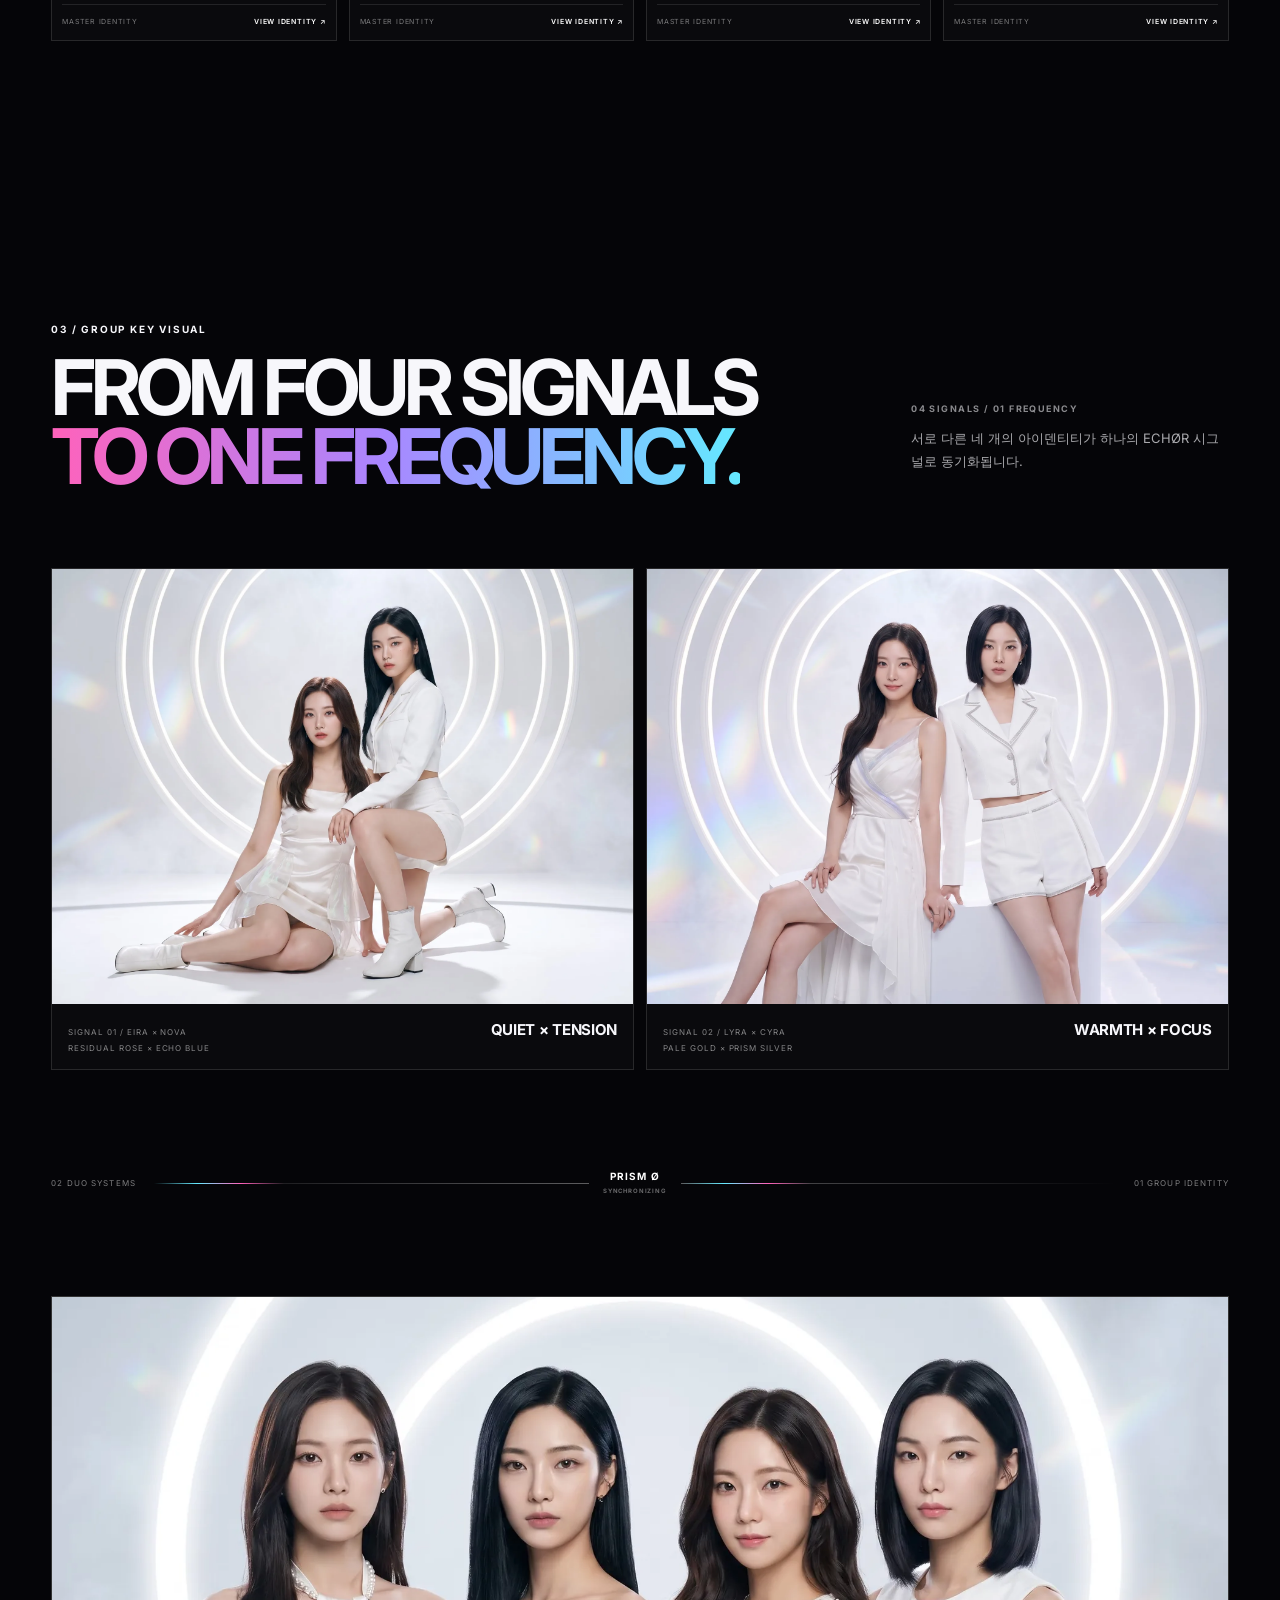
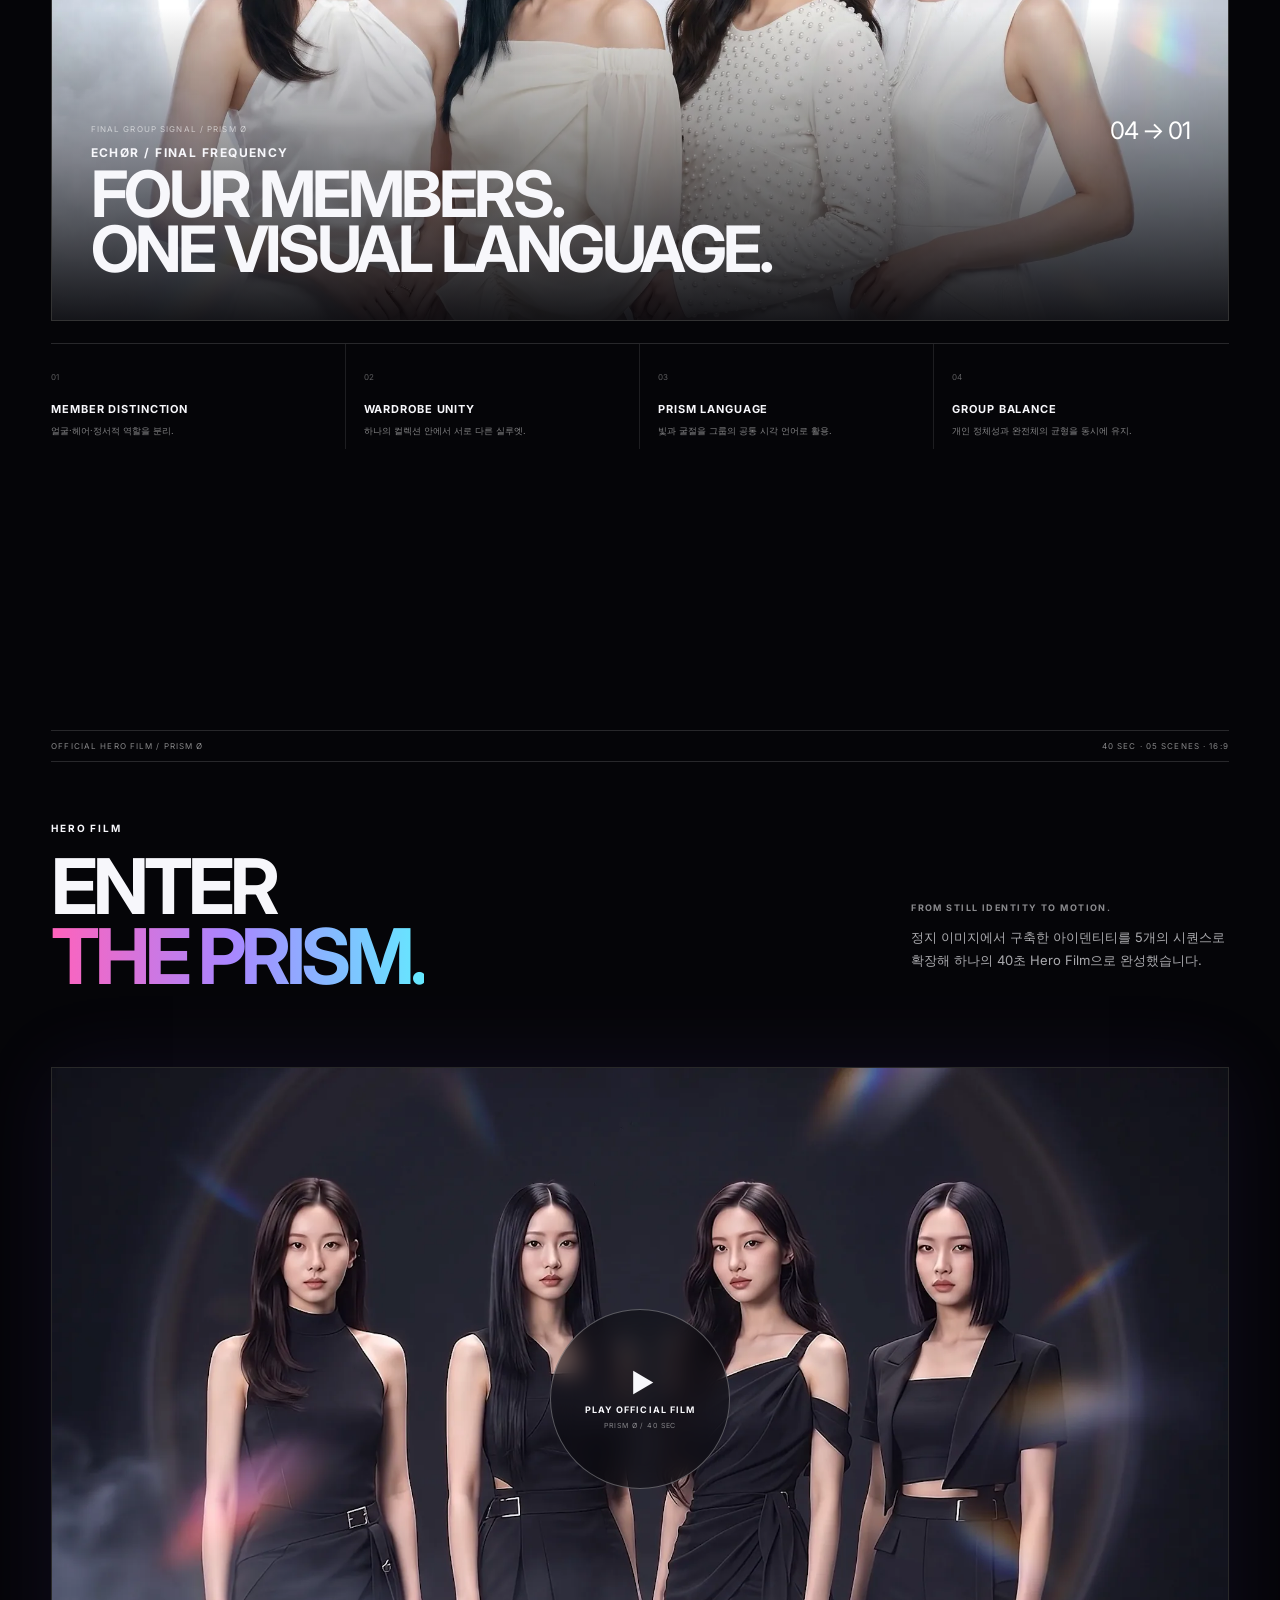
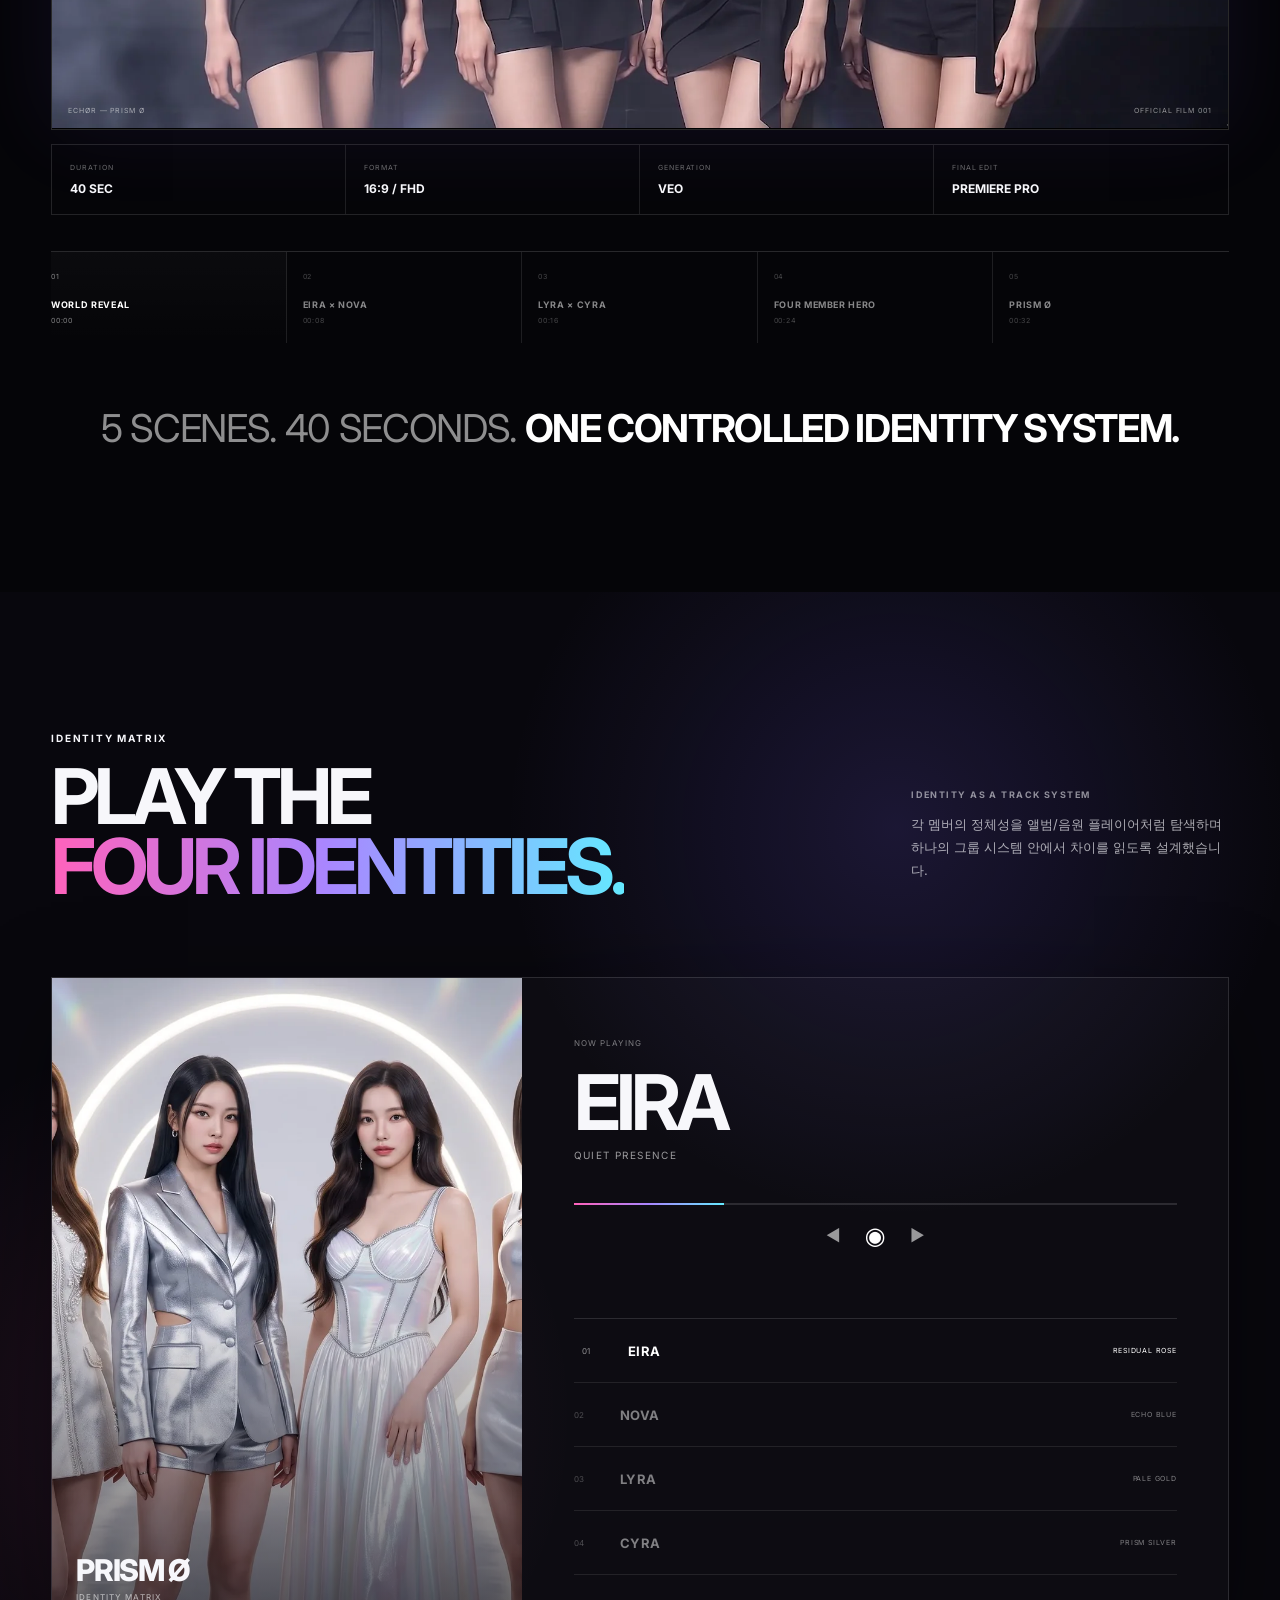
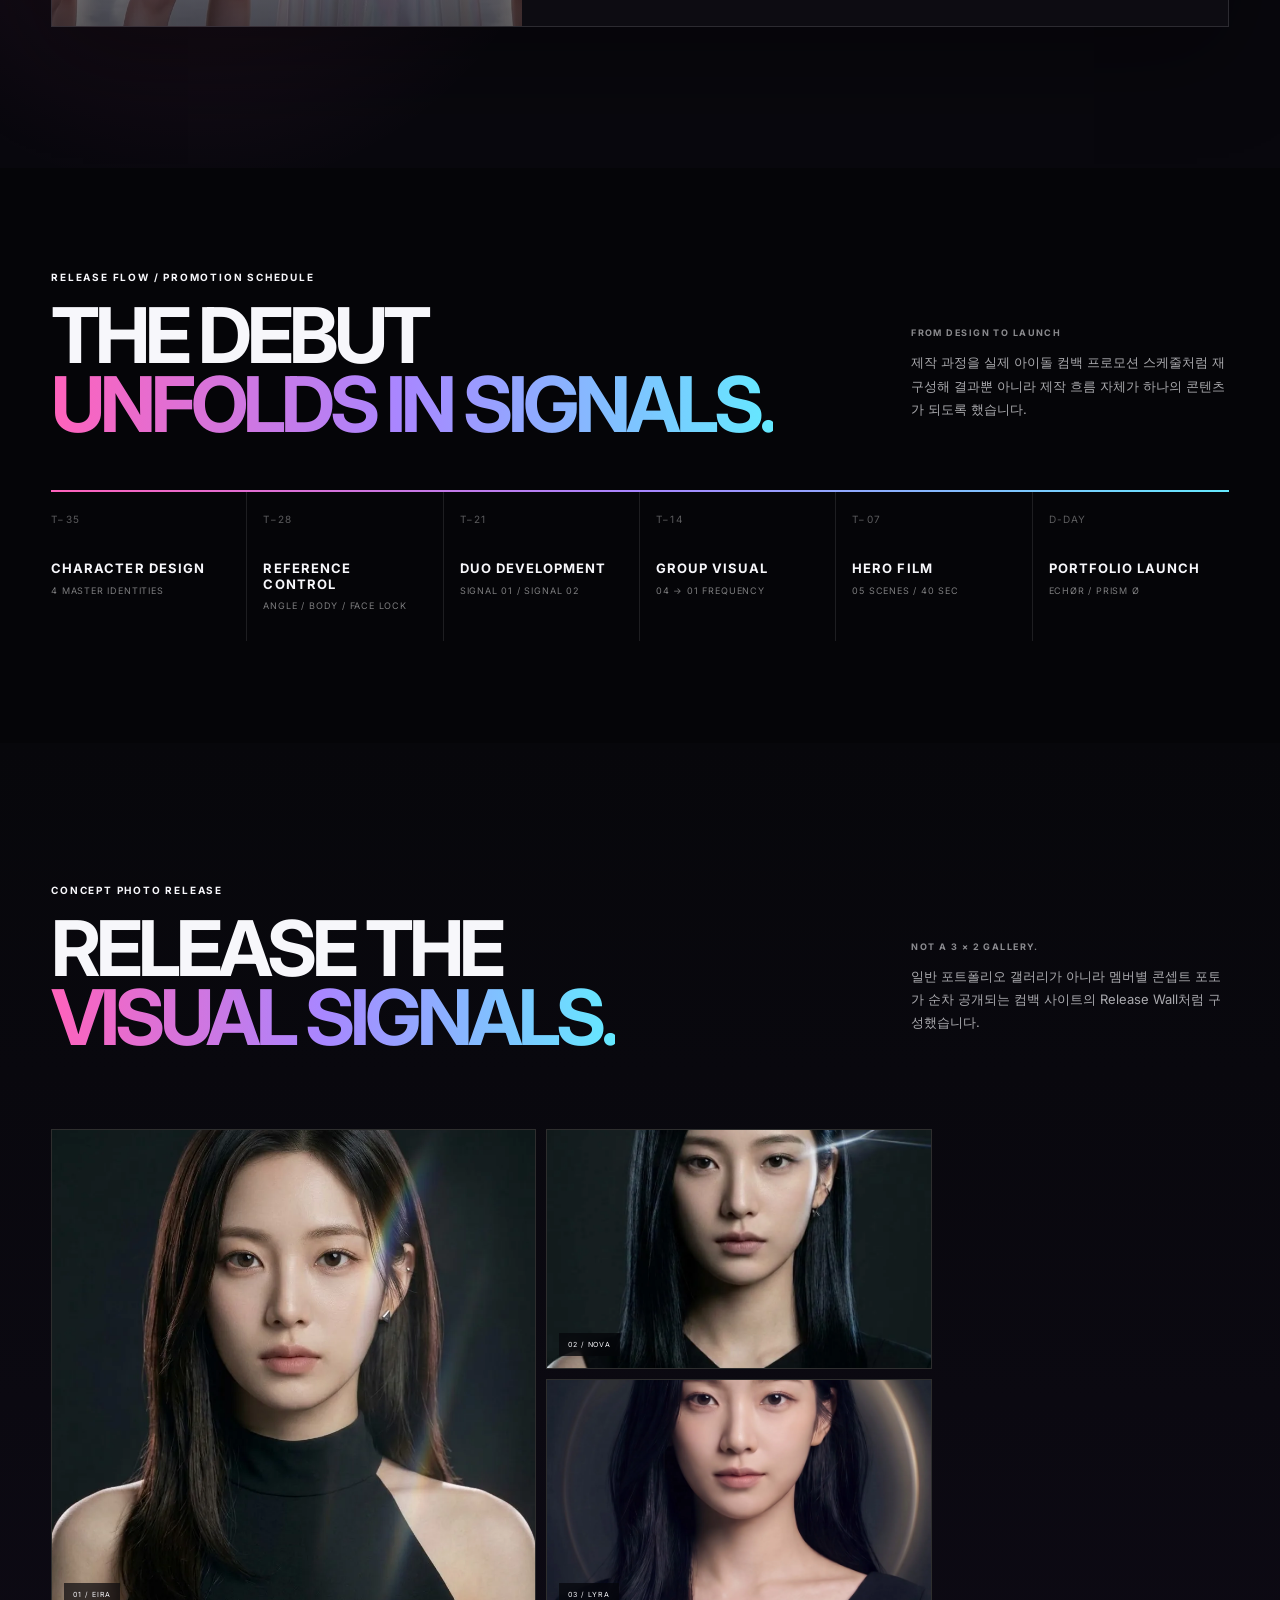
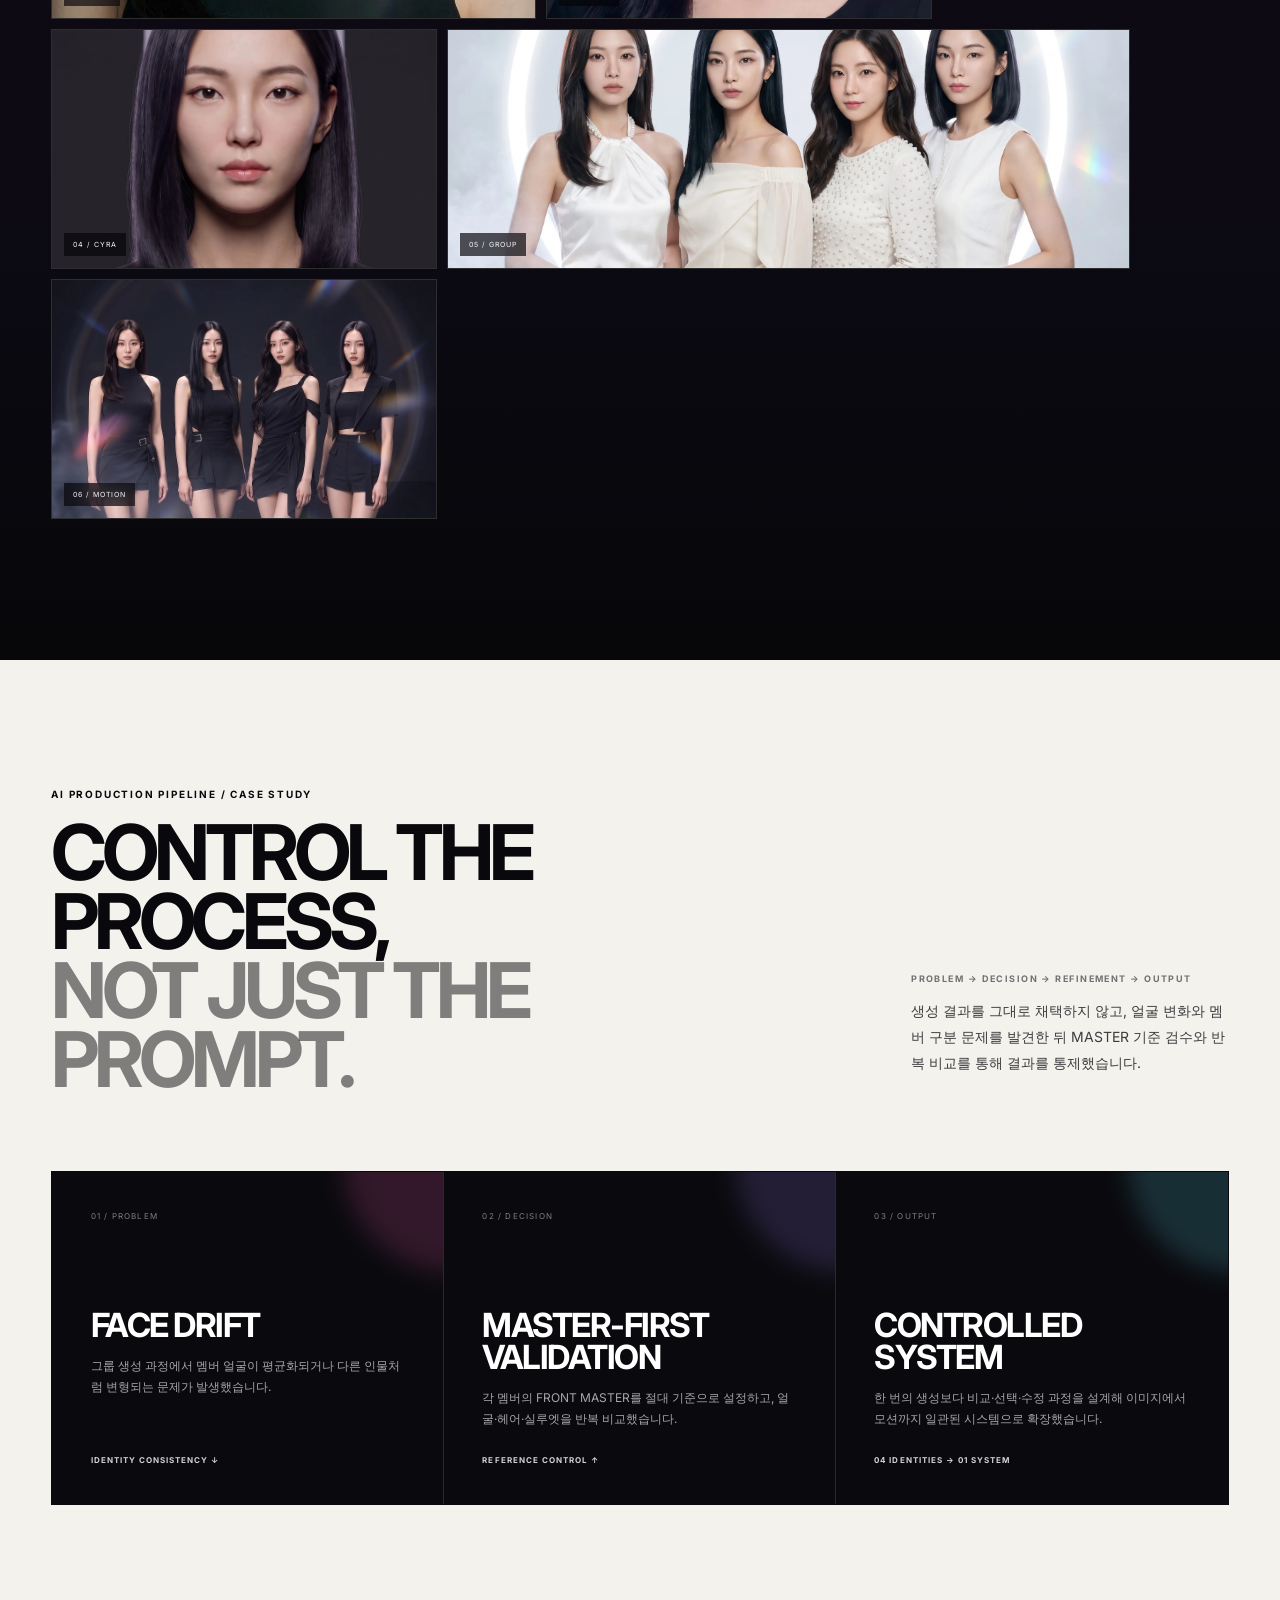
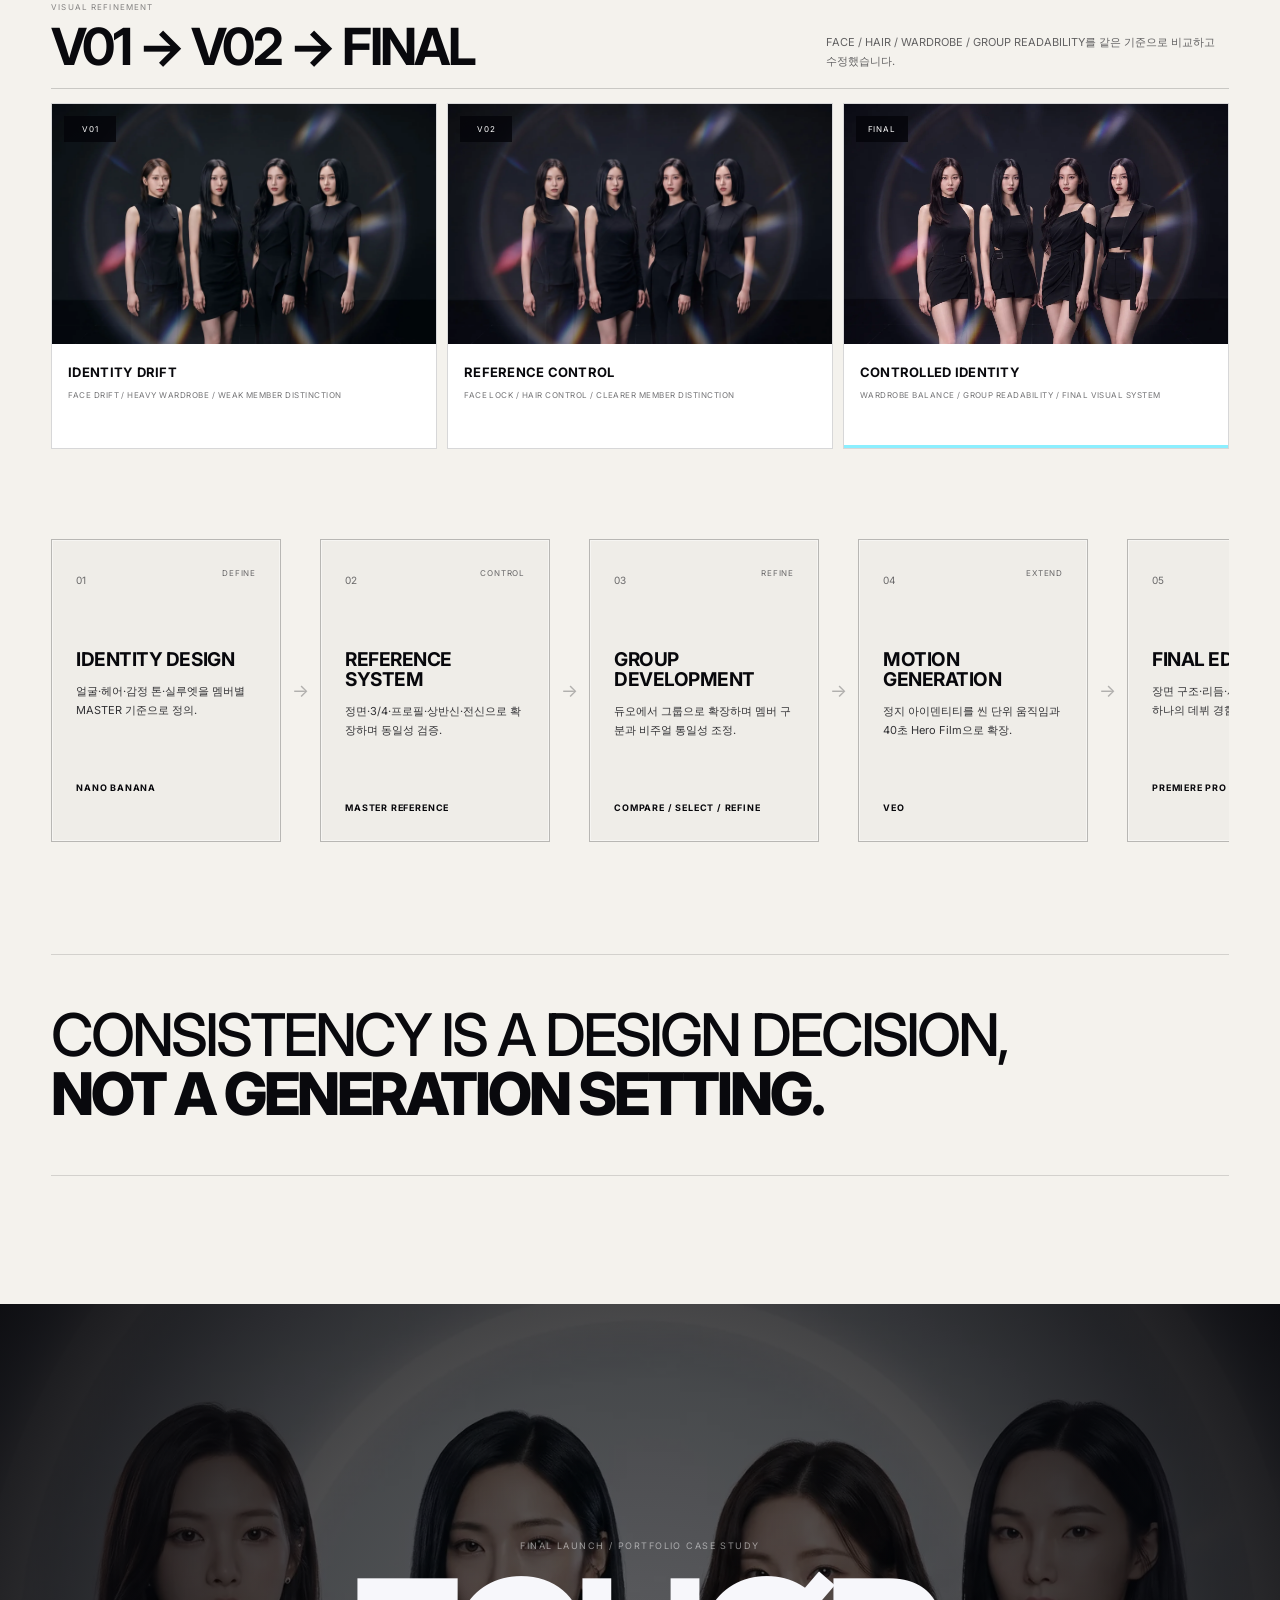
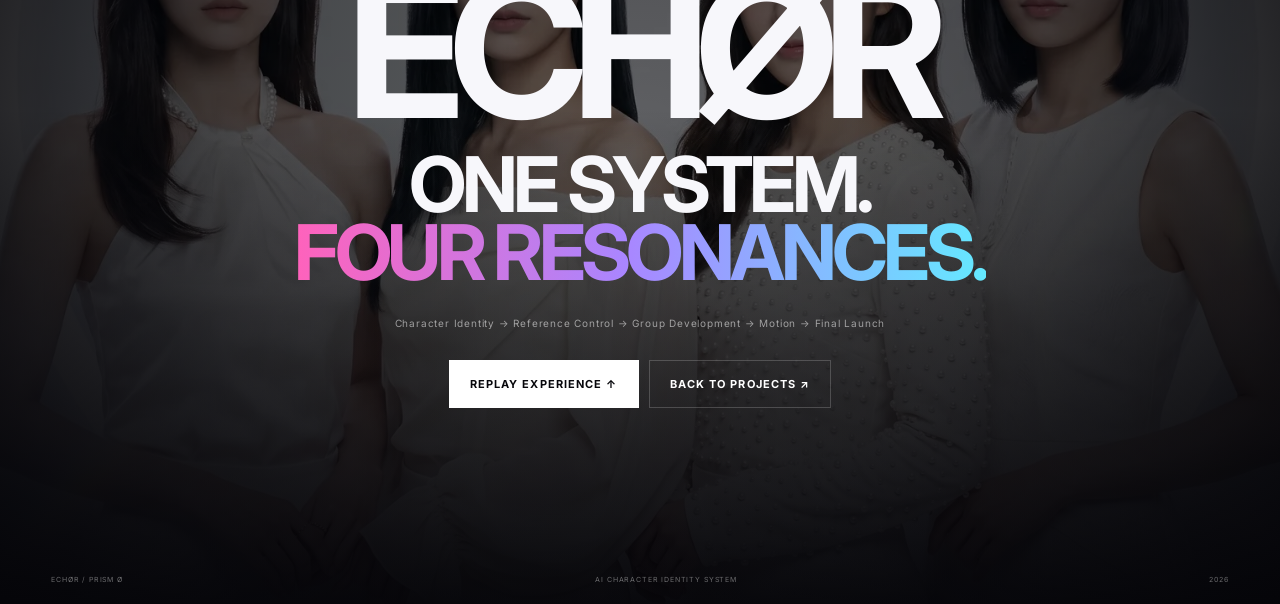
==== commit 6ccac557: "Optimize portfolio images and simplify project previews" ====
--- a/echor.html
+++ b/echor.html
@@ -45,9 +45,9 @@
 
         <div class="hero-group-visual" aria-hidden="true">
           <img
-            src="assets/echor/GROUP/ECHOR_GROUP_FINAL.png"
+            src="assets/echor/GROUP/ECHOR_GROUP_FINAL.webp"
             alt=""
-          />
+          / decoding="async" fetchpriority="high">
         </div>
       </div>
       <div class="hero-scrim" aria-hidden="true"></div>
@@ -100,7 +100,7 @@
         </div>
 
         <div class="overview-visual reveal">
-          <img src="assets/echor/GROUP/ECHOR_GROUP_FINAL.png" alt="ECHØR project overview visual" />
+          <img src="assets/echor/GROUP/ECHOR_GROUP_FINAL.webp" alt="ECHØR project overview visual" / loading="lazy" decoding="async">
           <div class="overview-tags">
             <span>IDENTITY LOCK</span><span>REFERENCE CONTROL</span><span>GROUP SYSTEM</span><span>MOTION EXTENSION</span>
           </div>
@@ -131,22 +131,22 @@
 
         <div class="member-grid">
           <article class="member-card reveal" data-member="eira" tabindex="0" role="button" aria-label="EIRA identity details">
-            <div class="member-photo"><img src="assets/echor/EIRA/EIRA_FRONT_FINAL.png" alt="EIRA" /></div>
+            <div class="member-photo"><img src="assets/echor/EIRA/EIRA_FRONT_FINAL.webp" alt="EIRA" / loading="lazy" decoding="async"></div>
             <div class="member-meta"><span>MEMBER 01</span><span>RESIDUAL ROSE</span></div>
             <h3>EIRA</h3><p>QUIET PRESENCE</p><div class="member-footer"><span>MASTER IDENTITY</span><b>VIEW IDENTITY ↗</b></div>
           </article>
           <article class="member-card reveal reveal-delay-1" data-member="nova" tabindex="0" role="button" aria-label="NOVA identity details">
-            <div class="member-photo"><img src="assets/echor/NOVA/NOVA_FRONT_FINAL.png" alt="NOVA" /></div>
+            <div class="member-photo"><img src="assets/echor/NOVA/NOVA_FRONT_FINAL.webp" alt="NOVA" / loading="lazy" decoding="async"></div>
             <div class="member-meta"><span>MEMBER 02</span><span>ECHO BLUE</span></div>
             <h3>NOVA</h3><p>CONTROLLED TENSION</p><div class="member-footer"><span>MASTER IDENTITY</span><b>VIEW IDENTITY ↗</b></div>
           </article>
           <article class="member-card reveal reveal-delay-2" data-member="lyra" tabindex="0" role="button" aria-label="LYRA identity details">
-            <div class="member-photo"><img src="assets/echor/LYRA/LYRA_FRONT_FINAL.png" alt="LYRA" /></div>
+            <div class="member-photo"><img src="assets/echor/LYRA/LYRA_FRONT_FINAL.webp" alt="LYRA" / loading="lazy" decoding="async"></div>
             <div class="member-meta"><span>MEMBER 03</span><span>PALE GOLD</span></div>
             <h3>LYRA</h3><p>RESTRAINED WARMTH</p><div class="member-footer"><span>MASTER IDENTITY</span><b>VIEW IDENTITY ↗</b></div>
           </article>
           <article class="member-card reveal reveal-delay-3" data-member="cyra" tabindex="0" role="button" aria-label="CYRA identity details">
-            <div class="member-photo"><img src="assets/echor/CYRA/CYRA_FRONT_FINAL.png" alt="CYRA" /></div>
+            <div class="member-photo"><img src="assets/echor/CYRA/CYRA_FRONT_FINAL.webp" alt="CYRA" / loading="lazy" decoding="async"></div>
             <div class="member-meta"><span>MEMBER 04</span><span>PRISM SILVER</span></div>
             <h3>CYRA</h3><p>CLEAR FOCUS</p><div class="member-footer"><span>MASTER IDENTITY</span><b>VIEW IDENTITY ↗</b></div>
           </article>
@@ -172,11 +172,11 @@
 
         <div class="duo-grid">
           <figure class="duo-card reveal">
-            <div class="duo-media"><img src="assets/echor/GROUP/EIRA_NOVA_FINAL.png" alt="EIRA and NOVA Signal 01" /></div>
+            <div class="duo-media"><img src="assets/echor/GROUP/EIRA_NOVA_FINAL.webp" alt="EIRA and NOVA Signal 01" / loading="lazy" decoding="async"></div>
             <figcaption><span>SIGNAL 01 / EIRA × NOVA</span><strong>QUIET × TENSION</strong><small>RESIDUAL ROSE × ECHO BLUE</small></figcaption>
           </figure>
           <figure class="duo-card reveal reveal-delay-1">
-            <div class="duo-media"><img src="assets/echor/GROUP/LYRA_CYRA_FINAL.png" alt="LYRA and CYRA Signal 02" /></div>
+            <div class="duo-media"><img src="assets/echor/GROUP/LYRA_CYRA_FINAL.webp" alt="LYRA and CYRA Signal 02" / loading="lazy" decoding="async"></div>
             <figcaption><span>SIGNAL 02 / LYRA × CYRA</span><strong>WARMTH × FOCUS</strong><small>PALE GOLD × PRISM SILVER</small></figcaption>
           </figure>
         </div>
@@ -186,7 +186,7 @@
         </div>
 
         <figure class="group-final reveal">
-          <div class="group-final-media"><img src="assets/echor/GROUP/ECHOR_GROUP_FINAL.png" alt="ECHØR final four member group" /></div>
+          <div class="group-final-media"><img src="assets/echor/GROUP/ECHOR_GROUP_FINAL.webp" alt="ECHØR final four member group" / loading="lazy" decoding="async"></div>
           <div class="group-final-overlay">
             <p>FINAL GROUP SIGNAL / PRISM Ø</p>
             <span>04 → 01</span>
@@ -216,7 +216,7 @@
         </div>
 
         <div class="film-stage reveal">
-          <video id="heroFilm" preload="metadata" poster="assets/echor/VIDEO/ECHOR_HERO_FILM_THUMBNAIL_FINAL_16x9.png" playsinline>
+          <video id="heroFilm" preload="none" poster="assets/echor/VIDEO/ECHOR_HERO_FILM_THUMBNAIL_FINAL_16x9.webp" playsinline>
             <source src="assets/echor/VIDEO/ECHOR_HERO_FILM_PRISM_O_FINAL_40S_16x9.mp4" type="video/mp4" />
           </video>
           <button class="film-play" id="filmPlay" type="button" aria-label="Play ECHØR Hero Film"><span>▶</span><b>PLAY OFFICIAL FILM</b><small>PRISM Ø / 40 SEC</small></button>
@@ -247,7 +247,7 @@
         </div>
 
         <div class="matrix-player reveal">
-          <div class="matrix-cover"><img src="assets/echor/GROUP/ECHOR_GROUP_MATRIX_COVER.png" alt="ECHØR Identity Matrix cover" /><div class="matrix-cover-badge">PRISM Ø<br /><span>IDENTITY MATRIX</span></div></div>
+          <div class="matrix-cover"><img src="assets/echor/GROUP/ECHOR_GROUP_MATRIX_COVER.webp" alt="ECHØR Identity Matrix cover" / loading="lazy" decoding="async"><div class="matrix-cover-badge">PRISM Ø<br /><span>IDENTITY MATRIX</span></div></div>
           <div class="matrix-panel">
             <div class="matrix-now"><span>NOW PLAYING</span><strong id="matrixName">EIRA</strong><p id="matrixPhrase">QUIET PRESENCE</p></div>
             <div class="matrix-progress"><i id="matrixProgress"></i></div>
@@ -289,12 +289,12 @@
           <div class="head-side"><p class="mini-label">NOT A 3 × 2 GALLERY.</p><p class="kr-copy">일반 포트폴리오 갤러리가 아니라 멤버별 콘셉트 포토가 순차 공개되는 컴백 사이트의 Release Wall처럼 구성했습니다.</p></div>
         </div>
         <div class="gallery-release">
-          <button class="gallery-item gallery-item-large reveal" type="button" data-image="assets/echor/EIRA/EIRA_FRONT_FINAL.png" data-title="EIRA / CONCEPT PHOTO 01"><img src="assets/echor/EIRA/EIRA_FRONT_FINAL.png" alt="EIRA concept photo" /><span>01 / EIRA</span></button>
-          <button class="gallery-item reveal" type="button" data-image="assets/echor/NOVA/NOVA_FRONT_FINAL.png" data-title="NOVA / CONCEPT PHOTO 02"><img src="assets/echor/NOVA/NOVA_FRONT_FINAL.png" alt="NOVA concept photo" /><span>02 / NOVA</span></button>
-          <button class="gallery-item reveal" type="button" data-image="assets/echor/LYRA/LYRA_FRONT_FINAL.png" data-title="LYRA / CONCEPT PHOTO 03"><img src="assets/echor/LYRA/LYRA_FRONT_FINAL.png" alt="LYRA concept photo" /><span>03 / LYRA</span></button>
-          <button class="gallery-item reveal" type="button" data-image="assets/echor/CYRA/CYRA_FRONT_FINAL.png" data-title="CYRA / CONCEPT PHOTO 04"><img src="assets/echor/CYRA/CYRA_FRONT_FINAL.png" alt="CYRA concept photo" /><span>04 / CYRA</span></button>
-          <button class="gallery-item gallery-item-wide reveal" type="button" data-image="assets/echor/GROUP/ECHOR_GROUP_FINAL.png" data-title="GROUP / FINAL FREQUENCY"><img src="assets/echor/GROUP/ECHOR_GROUP_FINAL.png" alt="ECHØR group concept photo" /><span>05 / GROUP</span></button>
-          <button class="gallery-item reveal" type="button" data-image="assets/echor/VIDEO/ECHOR_HERO_FILM_THUMBNAIL_FINAL_16x9.png" data-title="MOTION / HERO FILM"><img src="assets/echor/VIDEO/ECHOR_HERO_FILM_THUMBNAIL_FINAL_16x9.png" alt="ECHØR motion still" /><span>06 / MOTION</span></button>
+          <button class="gallery-item gallery-item-large reveal" type="button" data-image="assets/echor/EIRA/EIRA_FRONT_FINAL.webp" data-title="EIRA / CONCEPT PHOTO 01"><img src="assets/echor/EIRA/EIRA_FRONT_FINAL.webp" alt="EIRA concept photo" / loading="lazy" decoding="async"><span>01 / EIRA</span></button>
+          <button class="gallery-item reveal" type="button" data-image="assets/echor/NOVA/NOVA_FRONT_FINAL.webp" data-title="NOVA / CONCEPT PHOTO 02"><img src="assets/echor/NOVA/NOVA_FRONT_FINAL.webp" alt="NOVA concept photo" / loading="lazy" decoding="async"><span>02 / NOVA</span></button>
+          <button class="gallery-item reveal" type="button" data-image="assets/echor/LYRA/LYRA_FRONT_FINAL.webp" data-title="LYRA / CONCEPT PHOTO 03"><img src="assets/echor/LYRA/LYRA_FRONT_FINAL.webp" alt="LYRA concept photo" / loading="lazy" decoding="async"><span>03 / LYRA</span></button>
+          <button class="gallery-item reveal" type="button" data-image="assets/echor/CYRA/CYRA_FRONT_FINAL.webp" data-title="CYRA / CONCEPT PHOTO 04"><img src="assets/echor/CYRA/CYRA_FRONT_FINAL.webp" alt="CYRA concept photo" / loading="lazy" decoding="async"><span>04 / CYRA</span></button>
+          <button class="gallery-item gallery-item-wide reveal" type="button" data-image="assets/echor/GROUP/ECHOR_GROUP_FINAL.webp" data-title="GROUP / FINAL FREQUENCY"><img src="assets/echor/GROUP/ECHOR_GROUP_FINAL.webp" alt="ECHØR group concept photo" / loading="lazy" decoding="async"><span>05 / GROUP</span></button>
+          <button class="gallery-item reveal" type="button" data-image="assets/echor/VIDEO/ECHOR_HERO_FILM_THUMBNAIL_FINAL_16x9.webp" data-title="MOTION / HERO FILM"><img src="assets/echor/VIDEO/ECHOR_HERO_FILM_THUMBNAIL_FINAL_16x9.webp" alt="ECHØR motion still" / loading="lazy" decoding="async"><span>06 / MOTION</span></button>
         </div>
       </div>
     </section>
@@ -348,7 +348,7 @@
           <div class="pipeline-refine-grid">
             <figure class="pipeline-refine-card">
               <div class="pipeline-refine-image">
-                <img src="assets/echor/VISUAL_DEVELOPMENT/ECHOR_SCENE04_V01.png" alt="ECHØR visual refinement V01" />
+                <img src="assets/echor/VISUAL_DEVELOPMENT/ECHOR_SCENE04_V01.webp" alt="ECHØR visual refinement V01" / loading="lazy" decoding="async">
                 <span>V01</span>
               </div>
               <figcaption>
@@ -359,7 +359,7 @@
 
             <figure class="pipeline-refine-card">
               <div class="pipeline-refine-image">
-                <img src="assets/echor/VISUAL_DEVELOPMENT/ECHOR_SCENE04_V02.png" alt="ECHØR visual refinement V02" />
+                <img src="assets/echor/VISUAL_DEVELOPMENT/ECHOR_SCENE04_V02.webp" alt="ECHØR visual refinement V02" / loading="lazy" decoding="async">
                 <span>V02</span>
               </div>
               <figcaption>
@@ -370,7 +370,7 @@
 
             <figure class="pipeline-refine-card pipeline-refine-final">
               <div class="pipeline-refine-image">
-                <img src="assets/echor/VISUAL_DEVELOPMENT/ECHOR_SCENE04_FINAL.png" alt="ECHØR final refinement" />
+                <img src="assets/echor/VISUAL_DEVELOPMENT/ECHOR_SCENE04_FINAL.webp" alt="ECHØR final refinement" / loading="lazy" decoding="async">
                 <span>FINAL</span>
               </div>
               <figcaption>
@@ -427,7 +427,7 @@
 
     <!-- CLOSING -->
     <section class="closing" id="closing">
-      <img class="closing-bg" src="assets/echor/GROUP/ECHOR_GROUP_FINAL.png" alt="ECHØR final launch" />
+      <img class="closing-bg" src="assets/echor/GROUP/ECHOR_GROUP_FINAL.webp" alt="ECHØR final launch" / loading="lazy" decoding="async">
       <div class="closing-overlay"></div>
       <div class="closing-content reveal">
         <p>FINAL LAUNCH / PORTFOLIO CASE STUDY</p>
@@ -451,7 +451,7 @@
       <div class="modal-head"><span id="modalMemberIndex">MEMBER 01</span><h2 id="modalMemberName">EIRA</h2><p id="modalMemberPhrase">QUIET PRESENCE</p></div>
 
       <figure class="modal-sheet">
-        <img id="modalSheetImage" src="assets/echor/EIRA/EIRA_CHARACTER_SHEET_FINAL.png" alt="EIRA character identity sheet" />
+        <img id="modalSheetImage" src="assets/echor/EIRA/EIRA_CHARACTER_SHEET_FINAL.webp" alt="EIRA character identity sheet" / loading="lazy" decoding="async">
         <figcaption>
           <span>CHARACTER SHEET / MASTER IDENTITY ARCHIVE</span>
           <b>ONE FACE → MULTIPLE ANGLES → CONTROLLED VARIATION</b>
@@ -474,7 +474,7 @@
     <div class="lightbox-backdrop" data-close-lightbox></div>
     <figure class="lightbox-dialog">
       <button class="lightbox-close" type="button" aria-label="Close" data-close-lightbox>×</button>
-      <img id="lightboxImage" src="" alt="" />
+      <img id="lightboxImage" src="" alt="" / loading="lazy" decoding="async">
       <figcaption id="lightboxTitle"></figcaption>
     </figure>
   </div>
